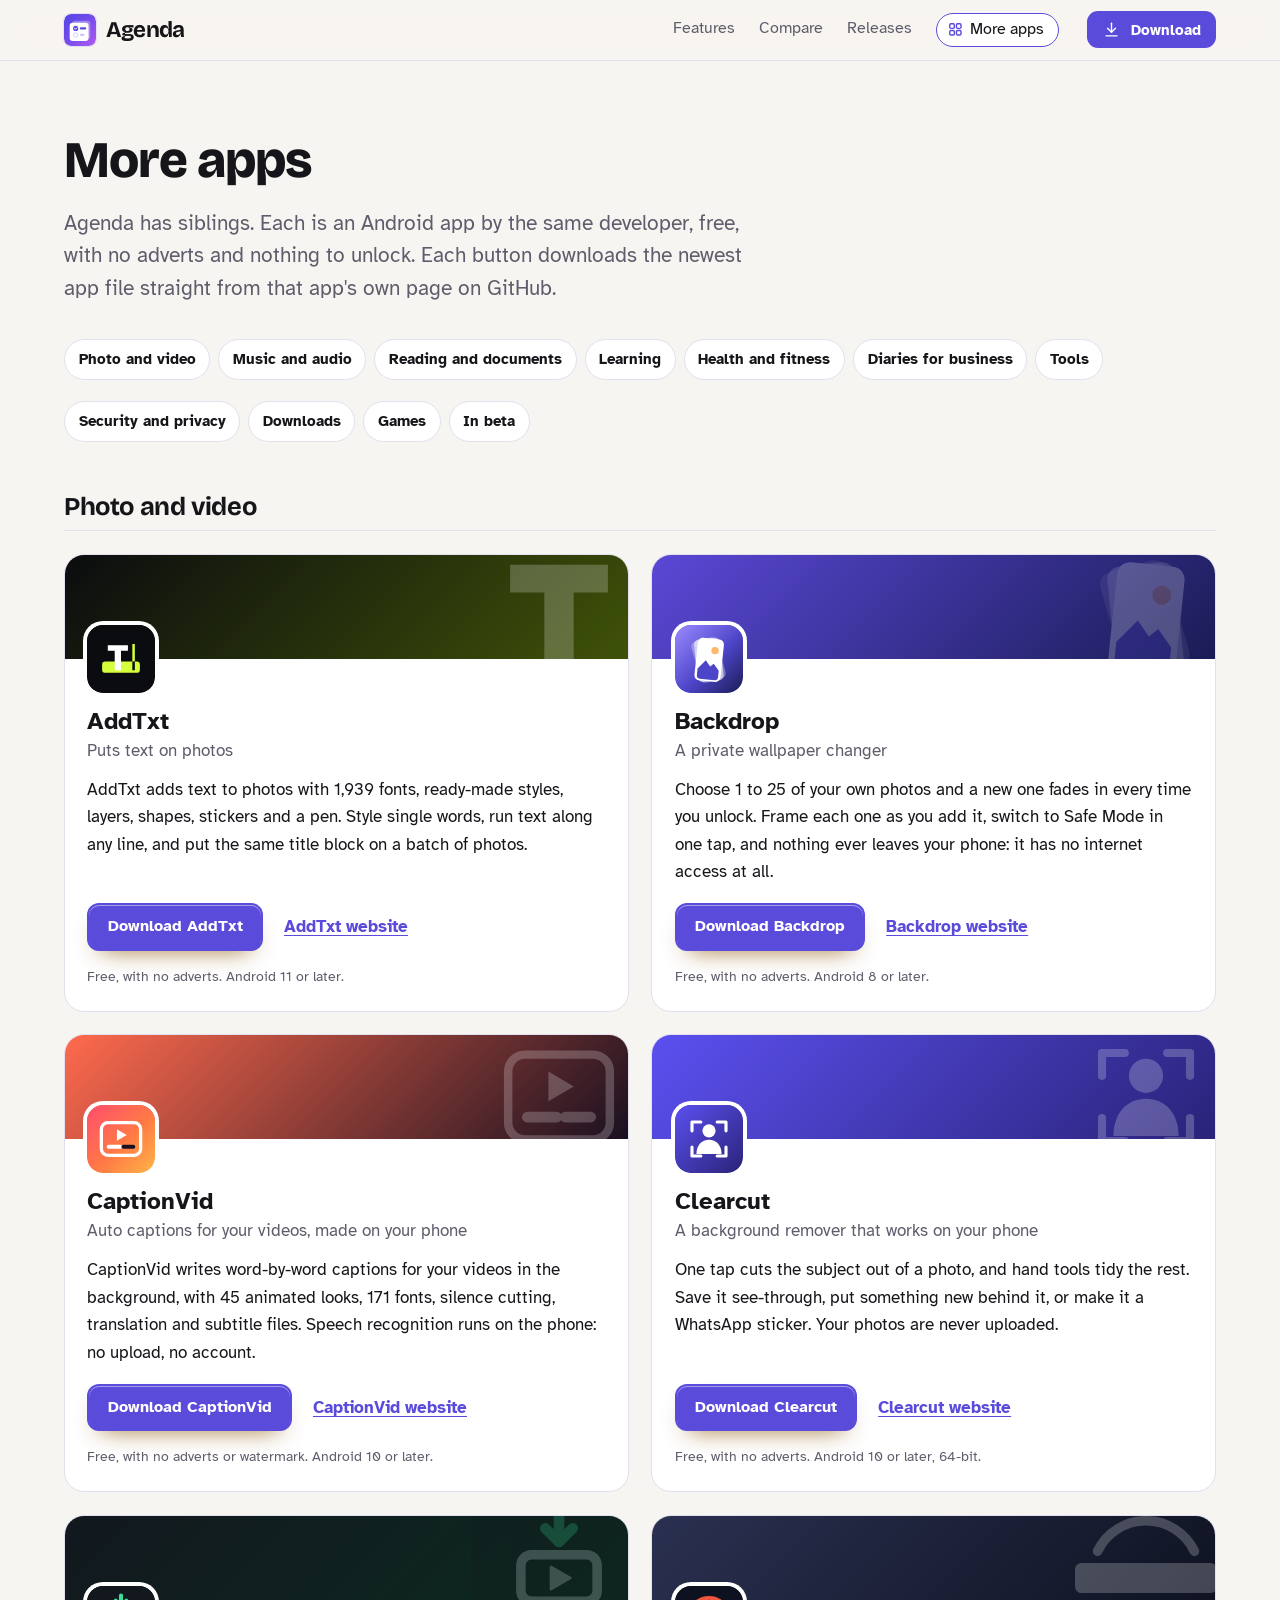
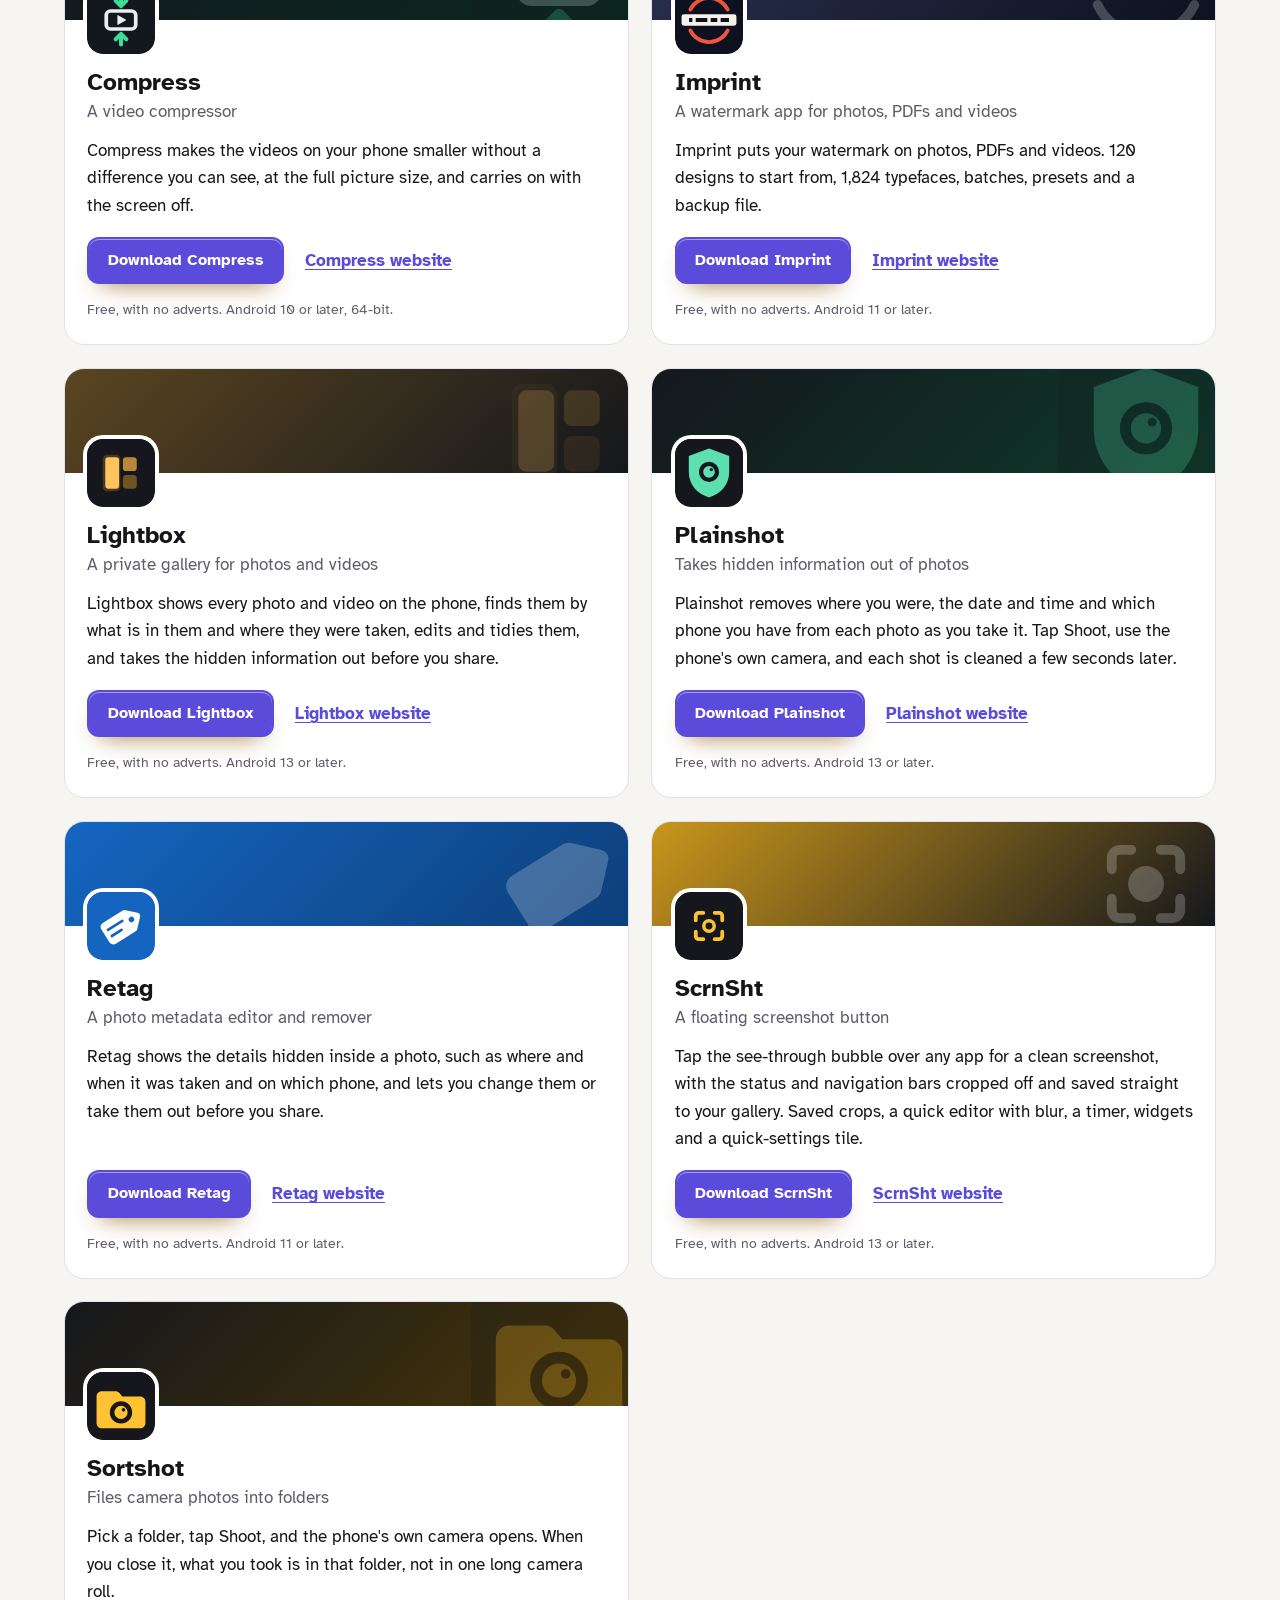
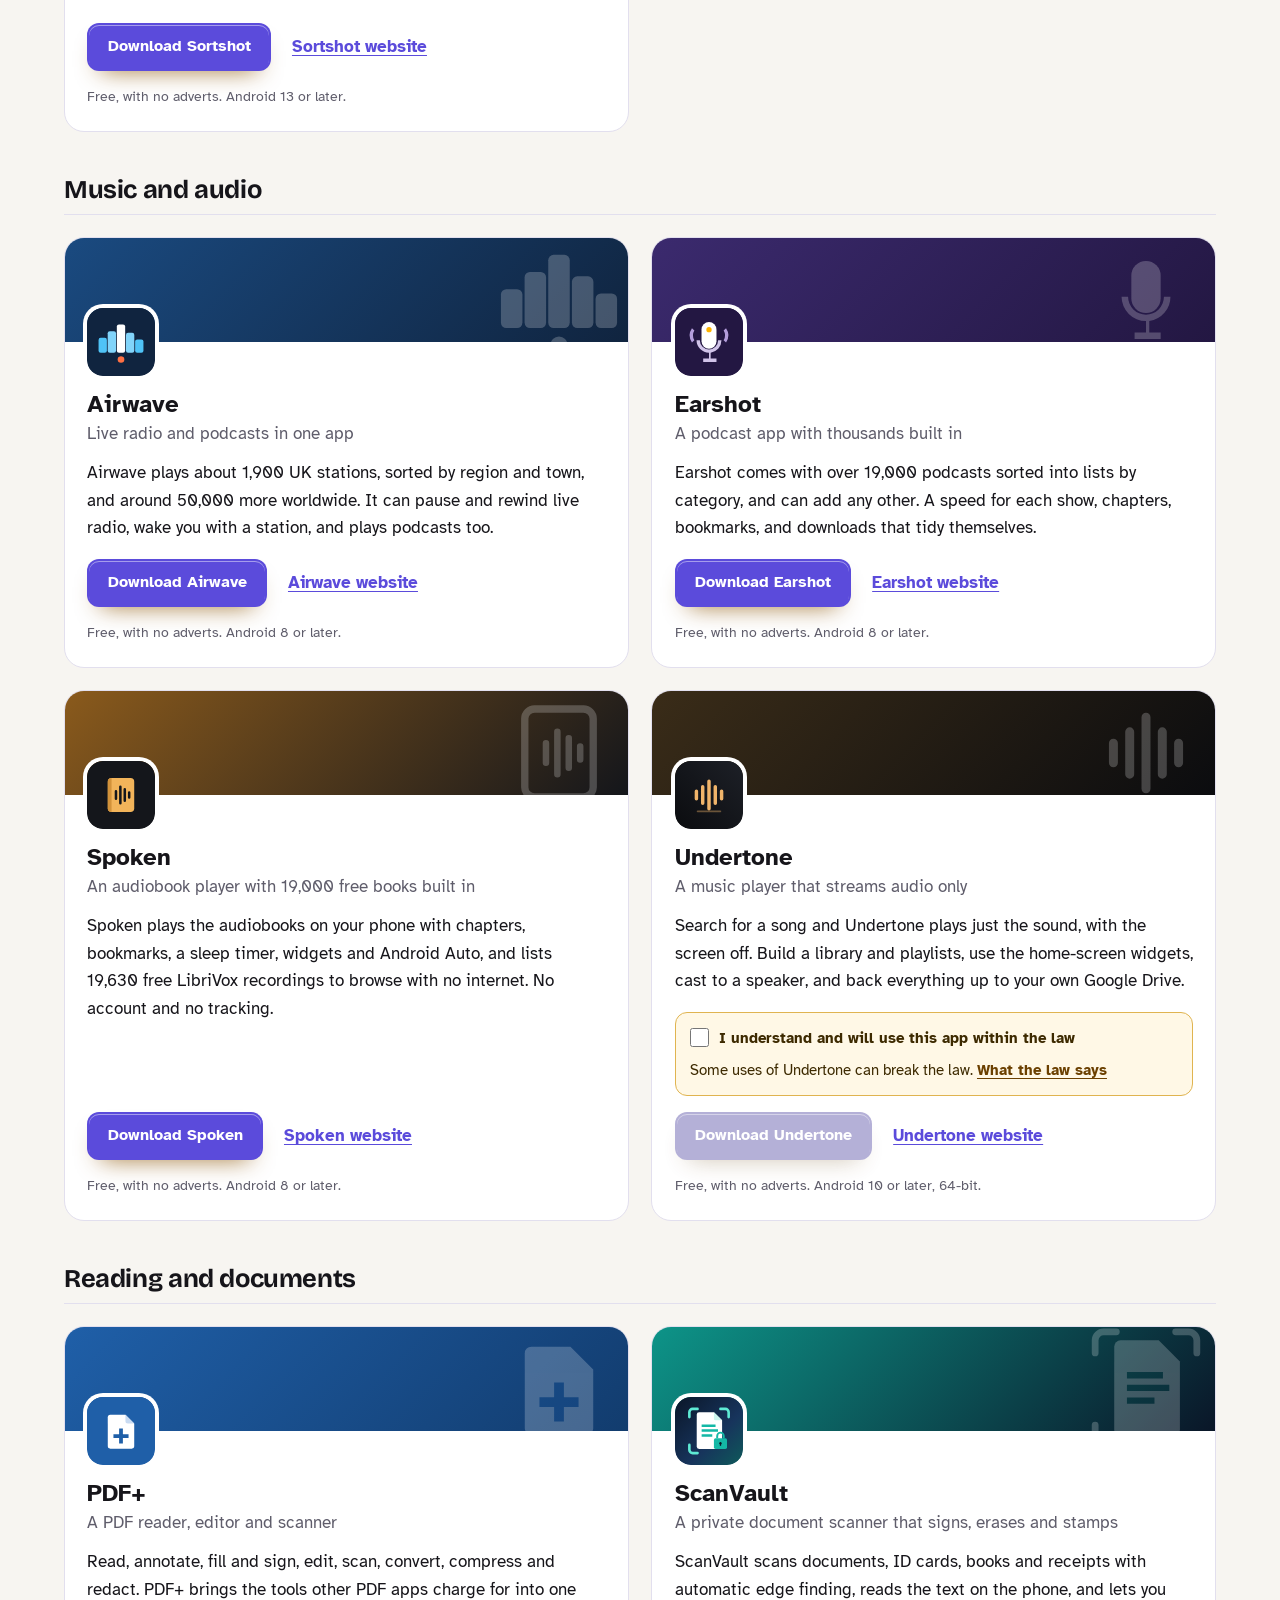
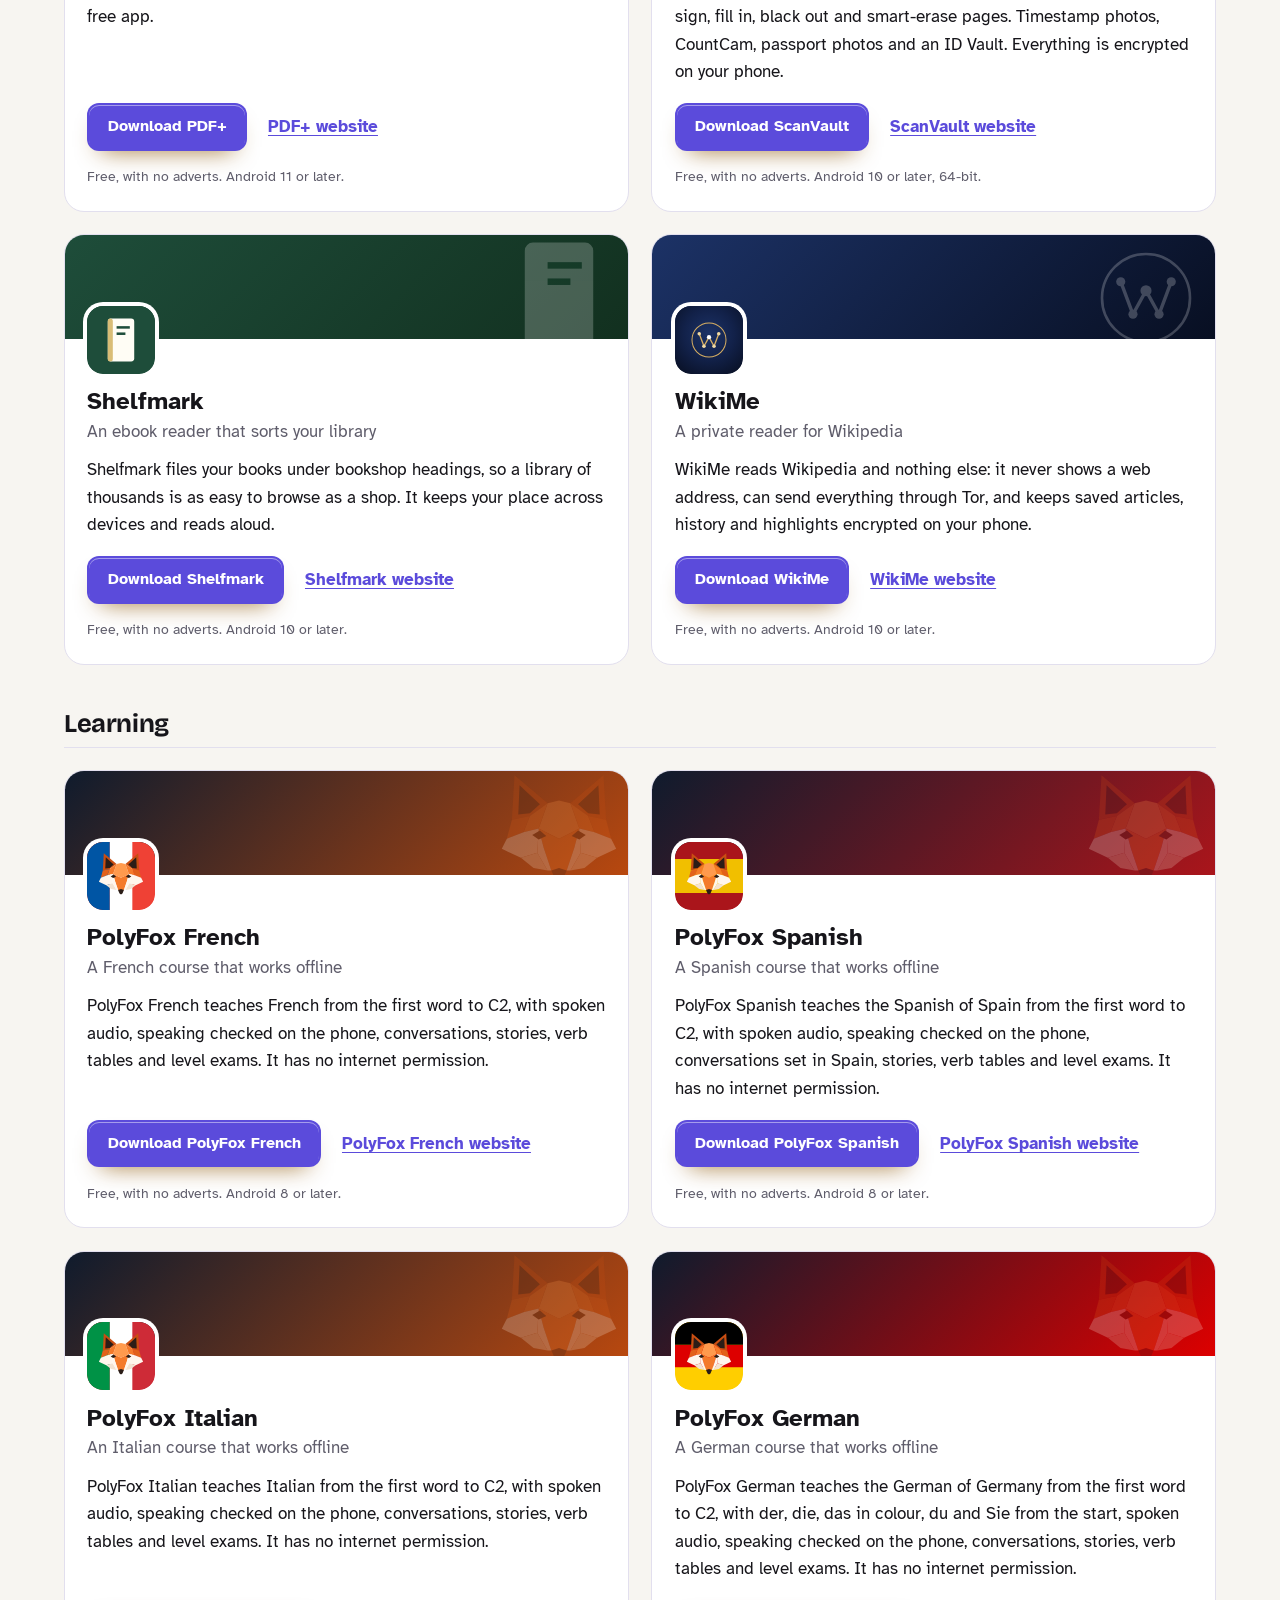
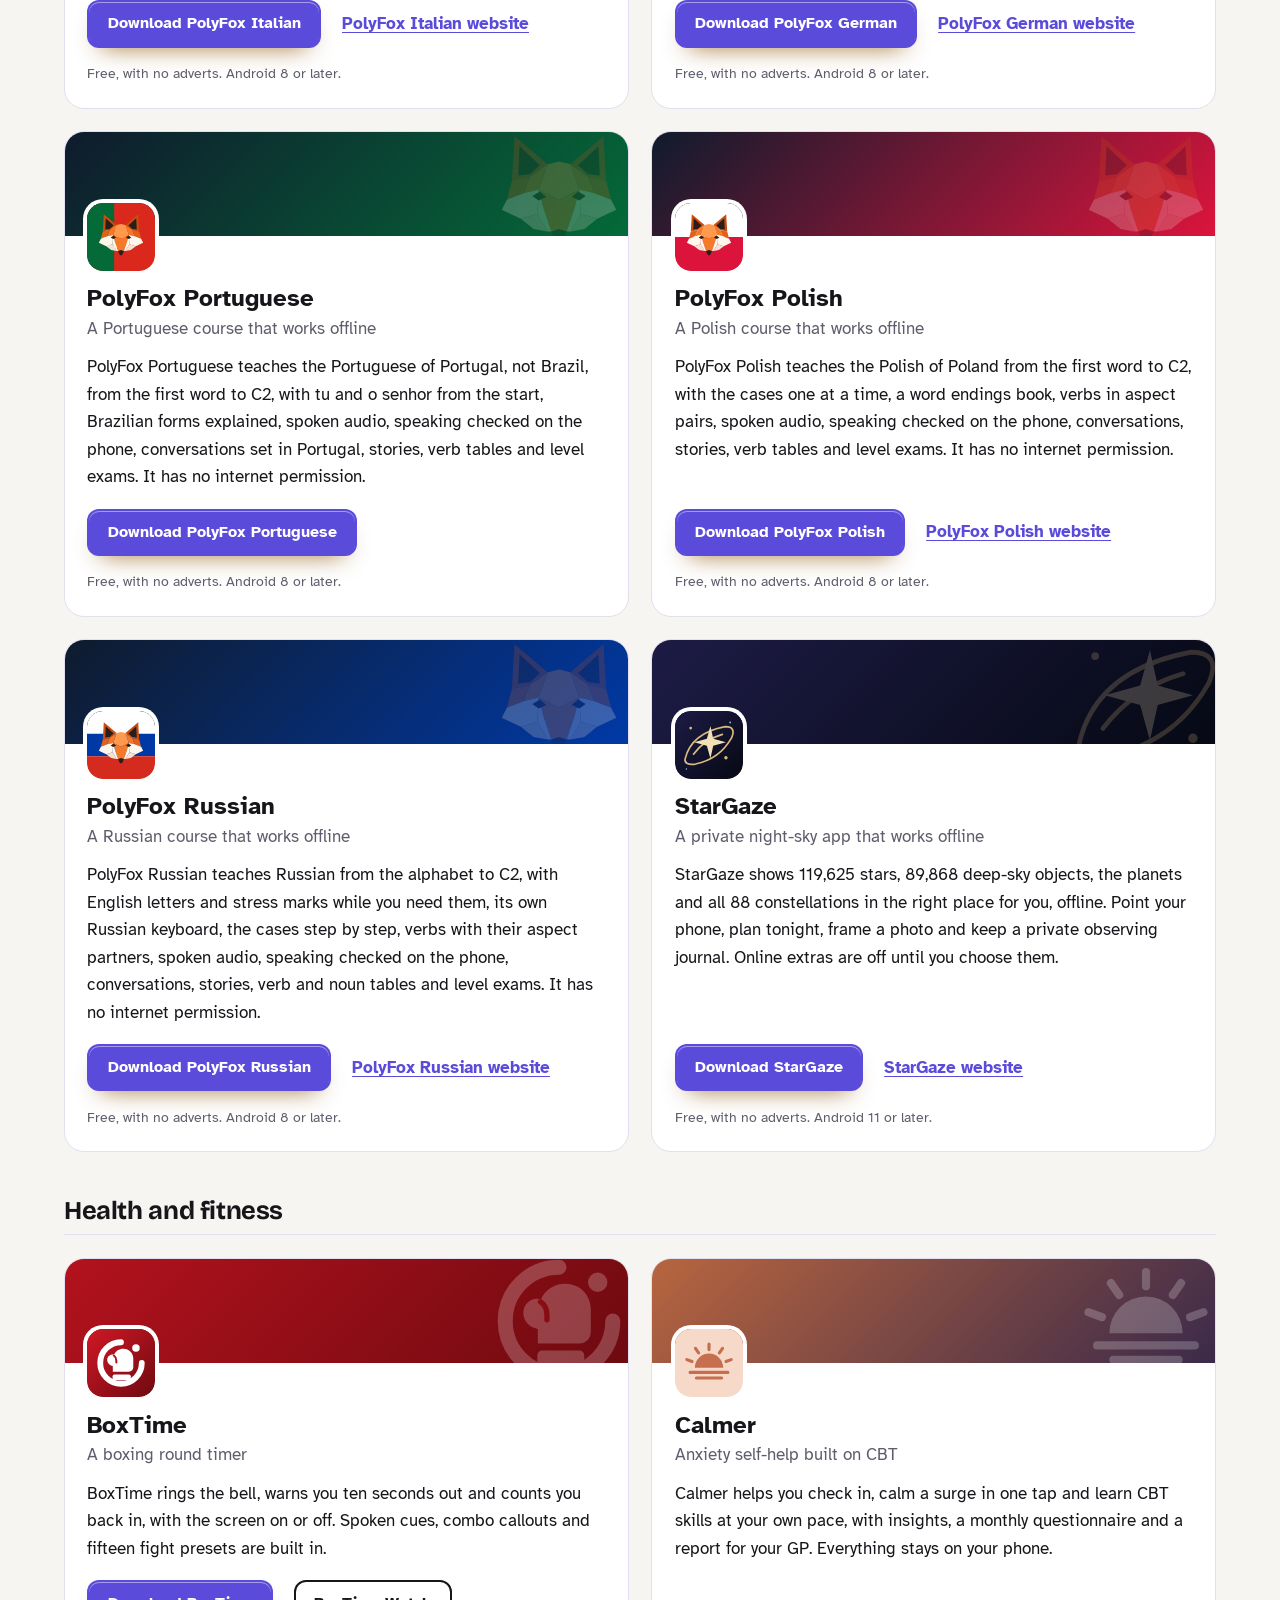
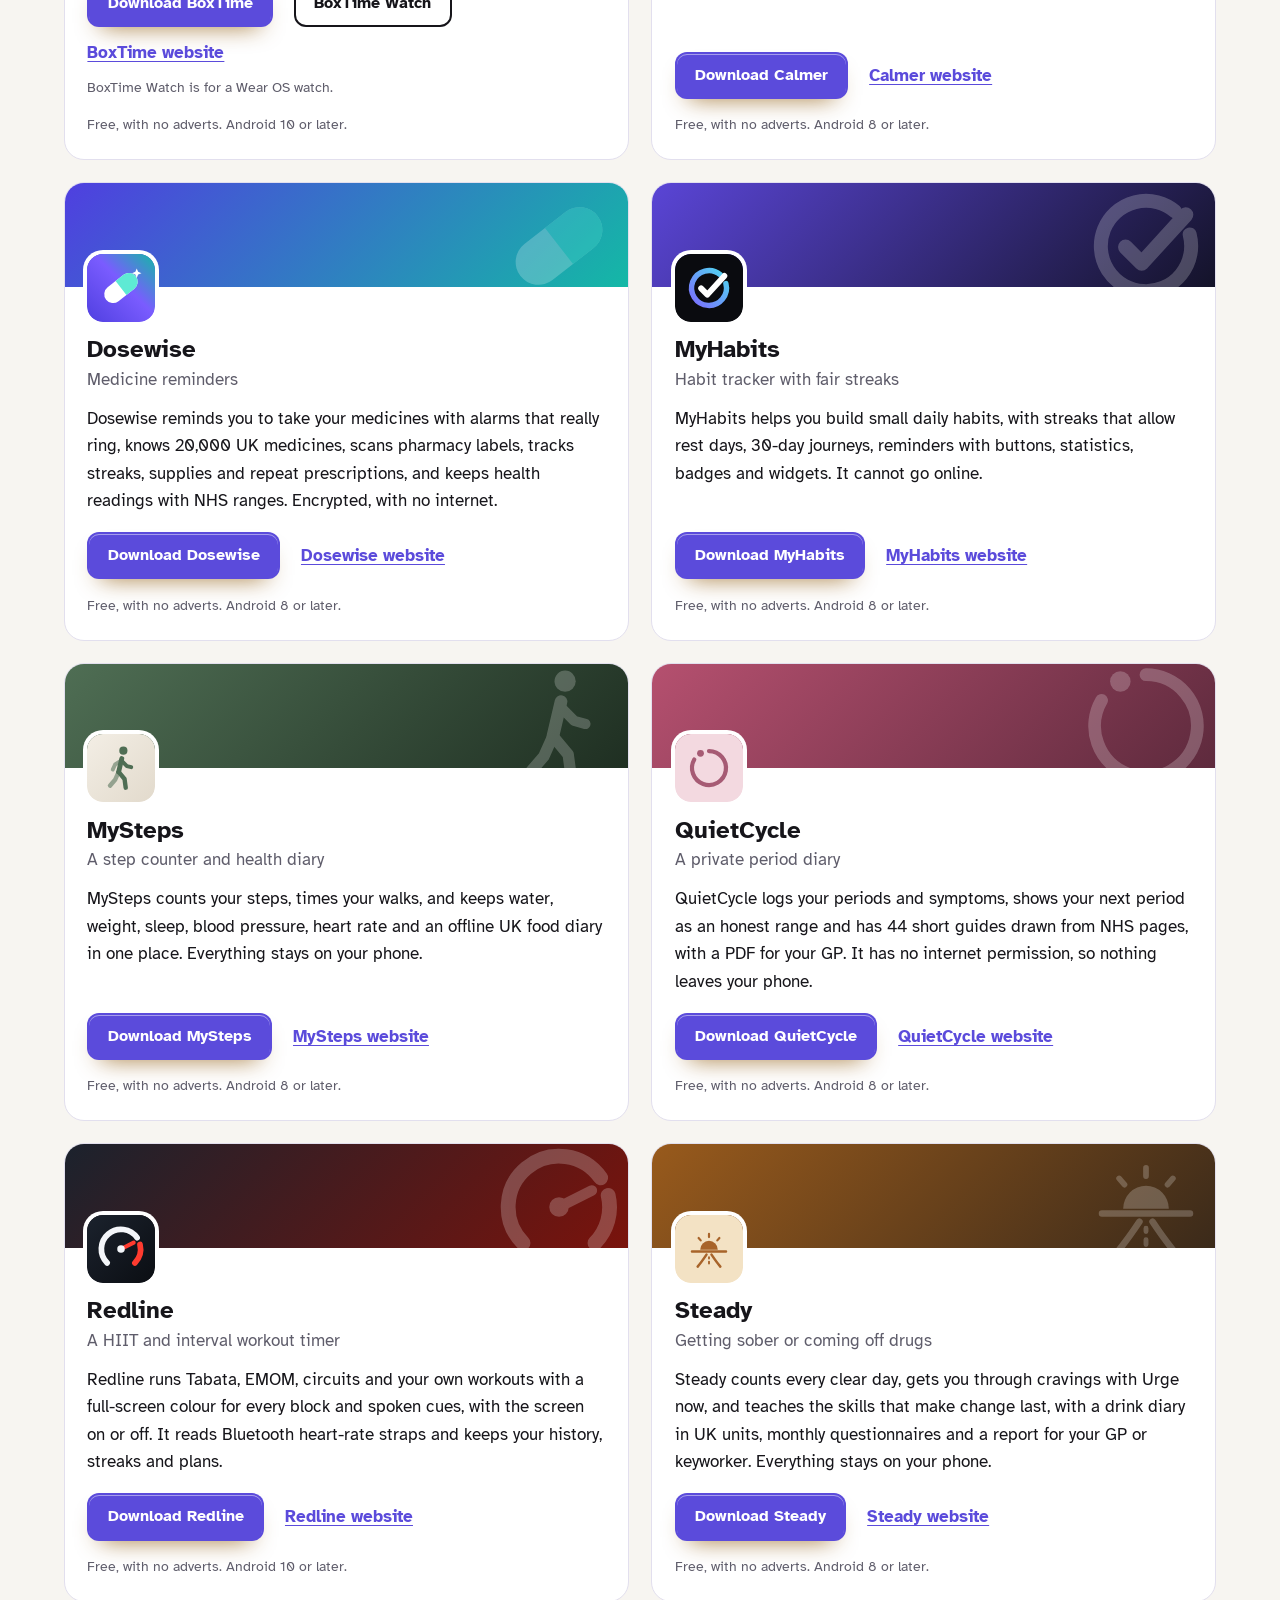
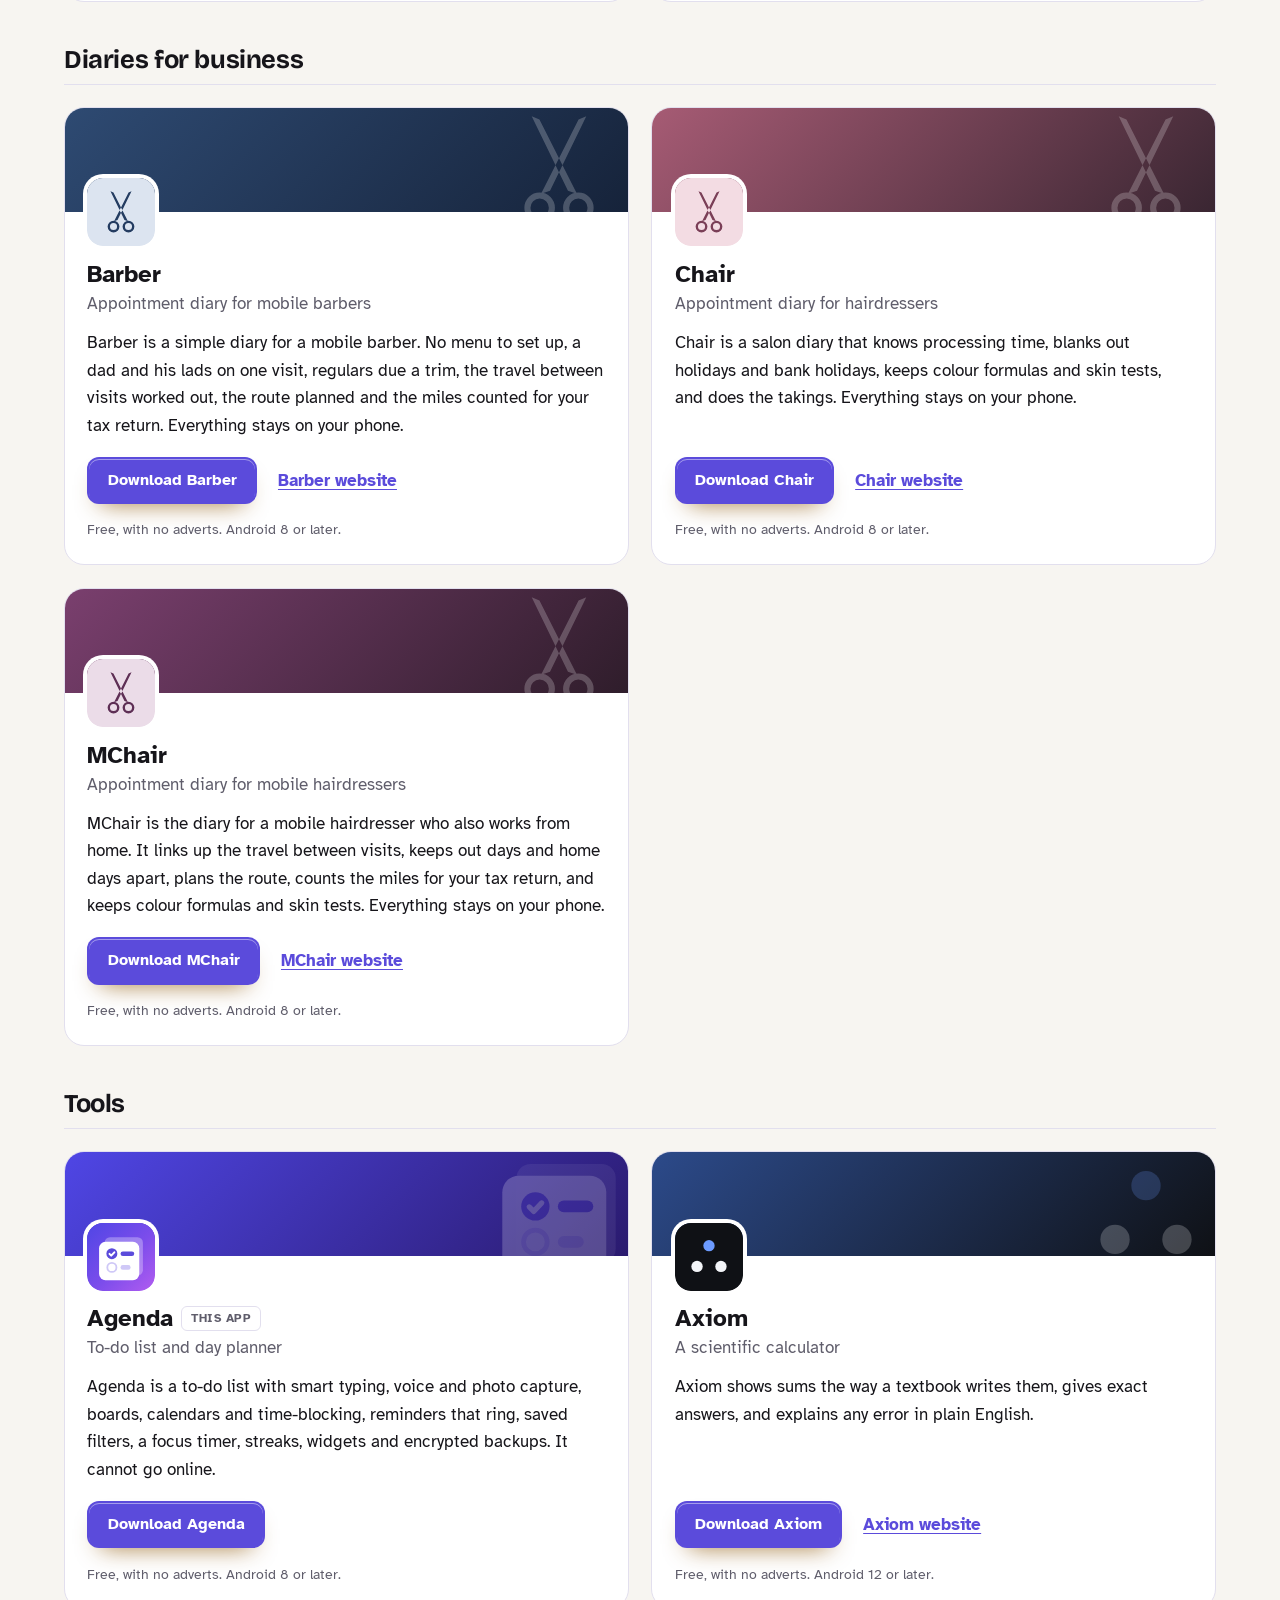
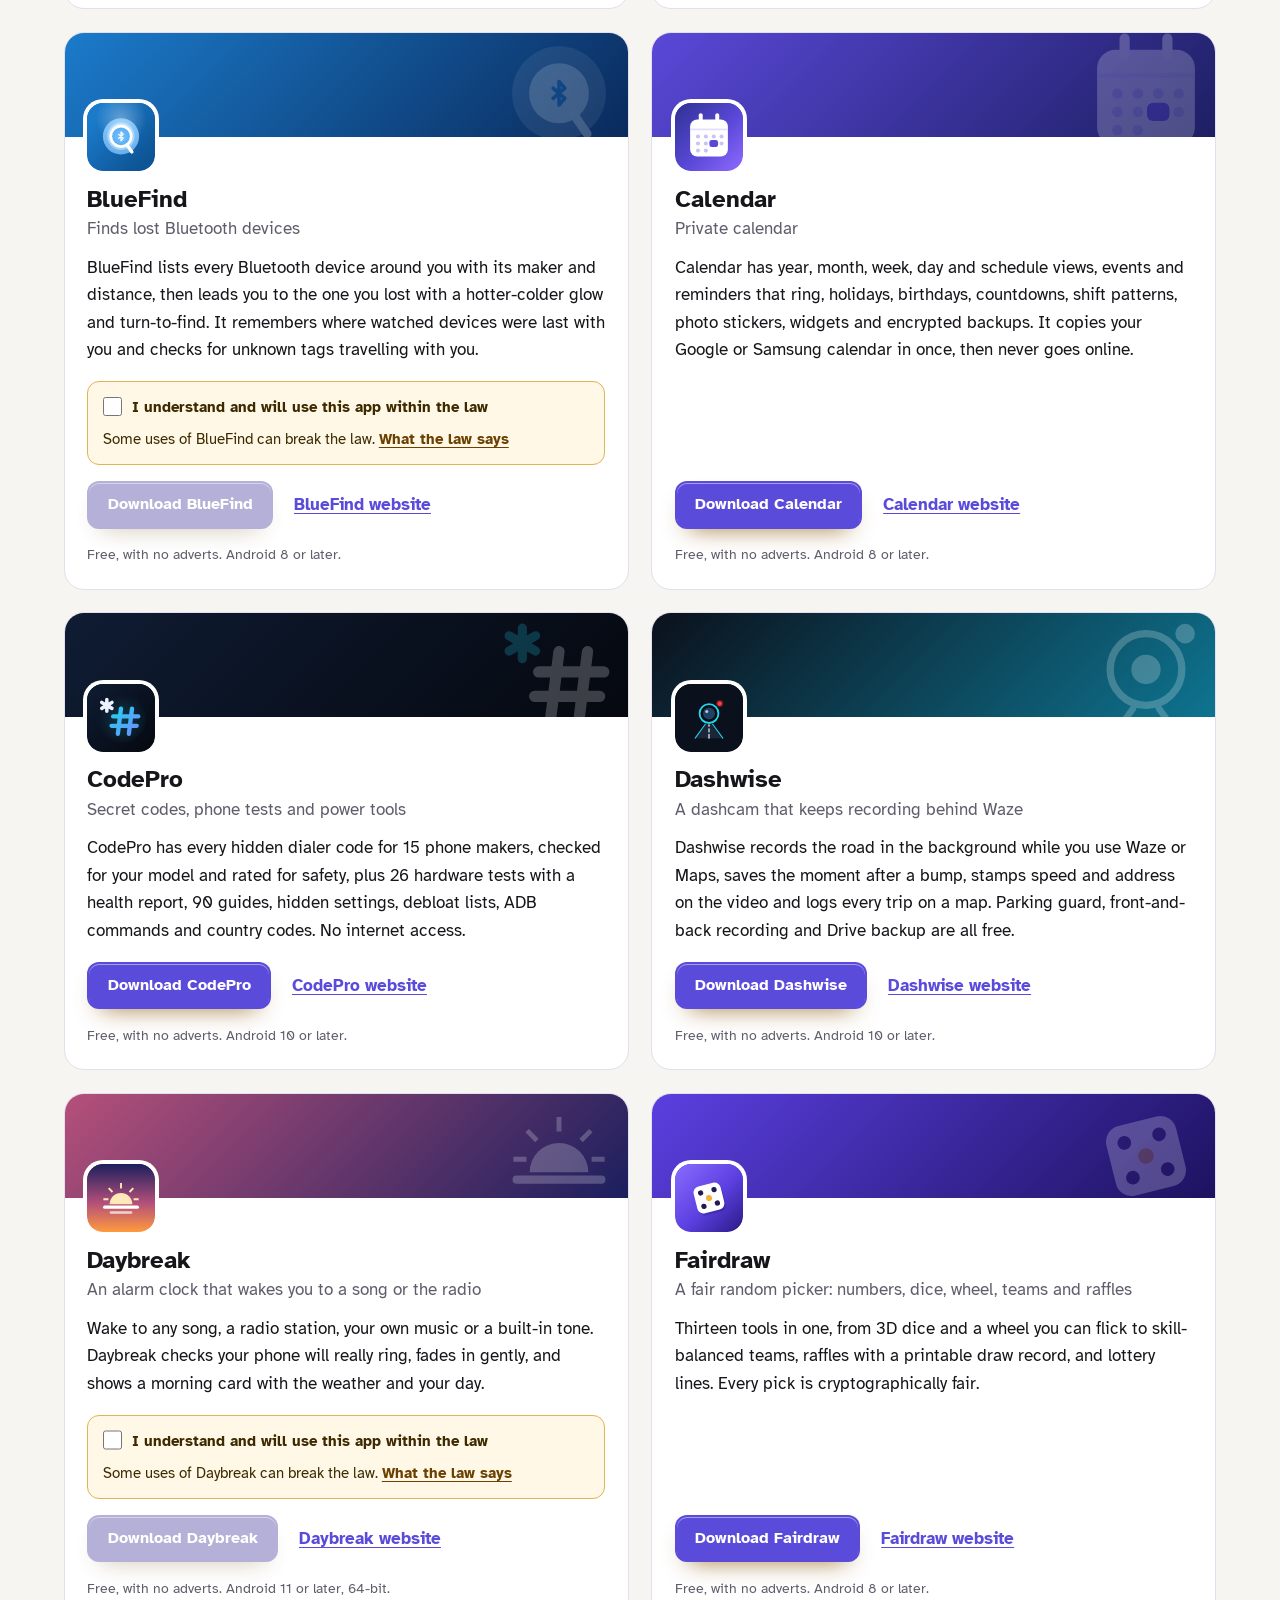
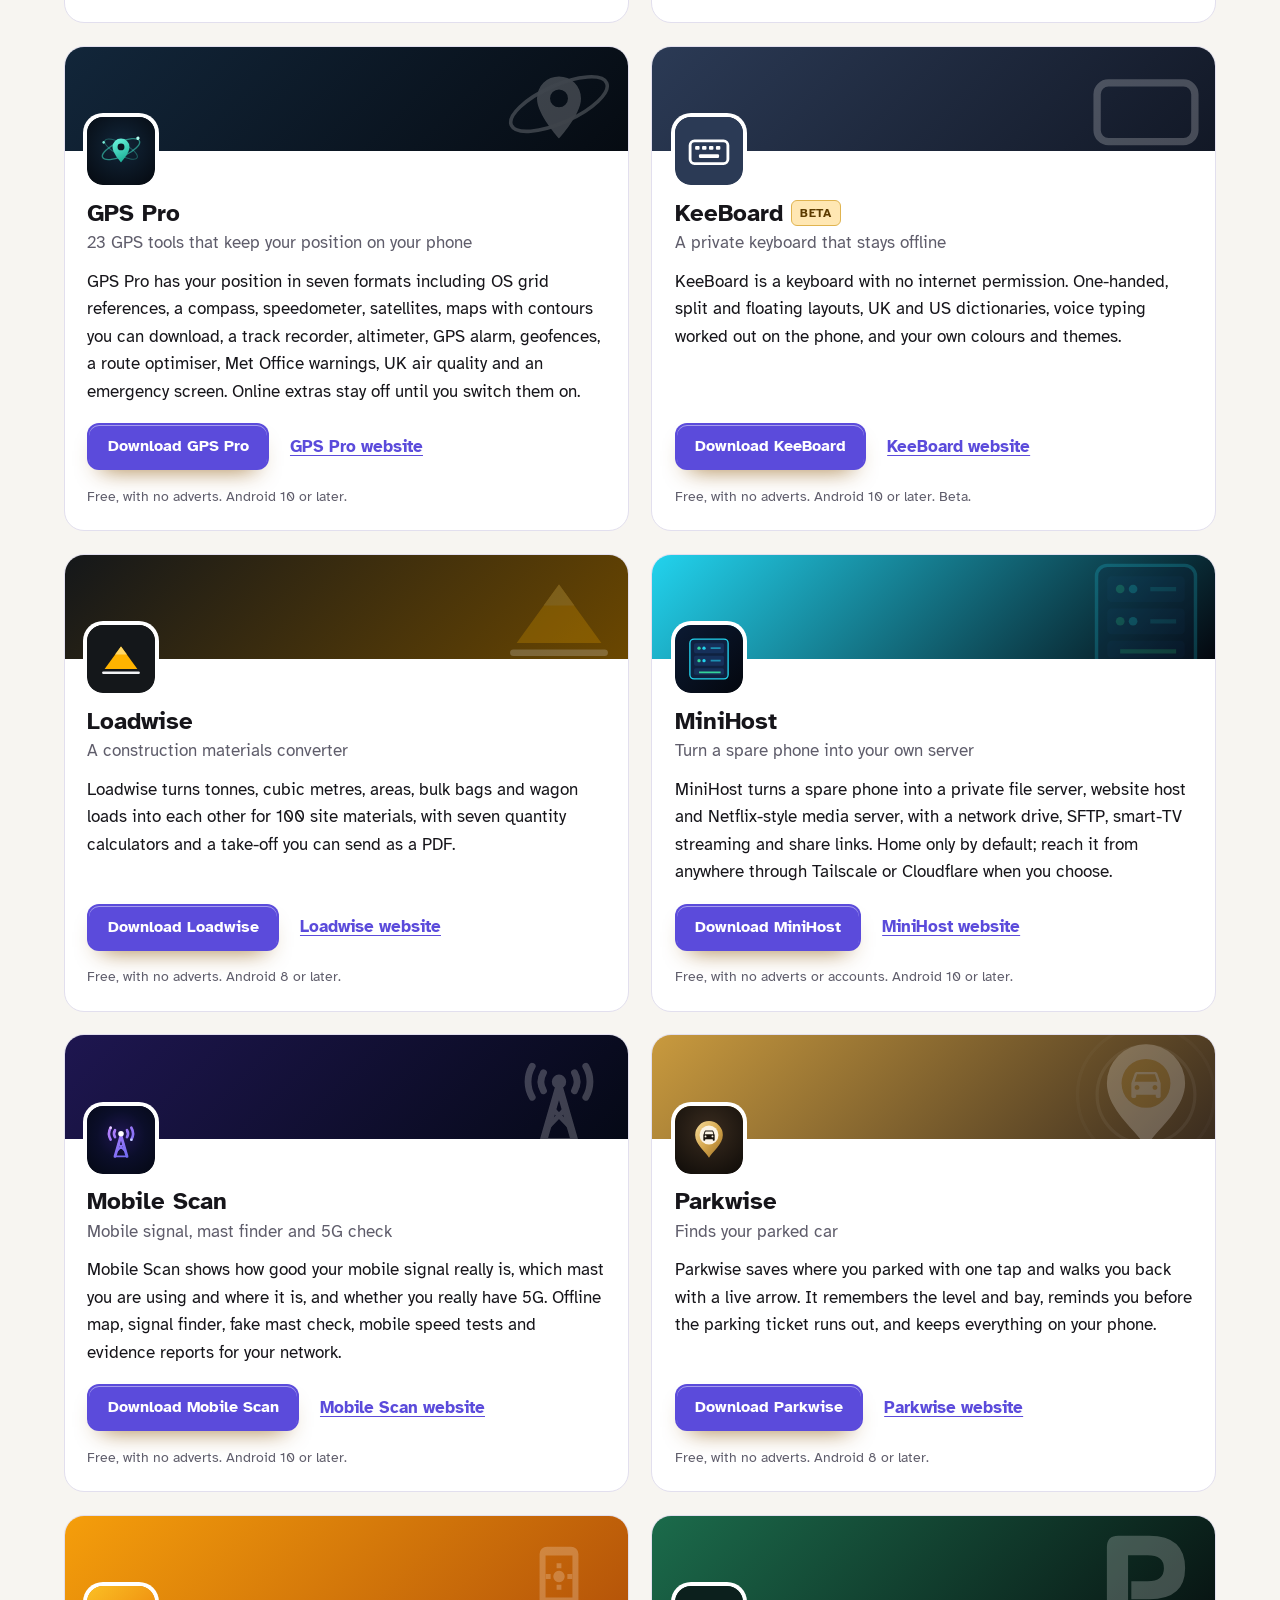
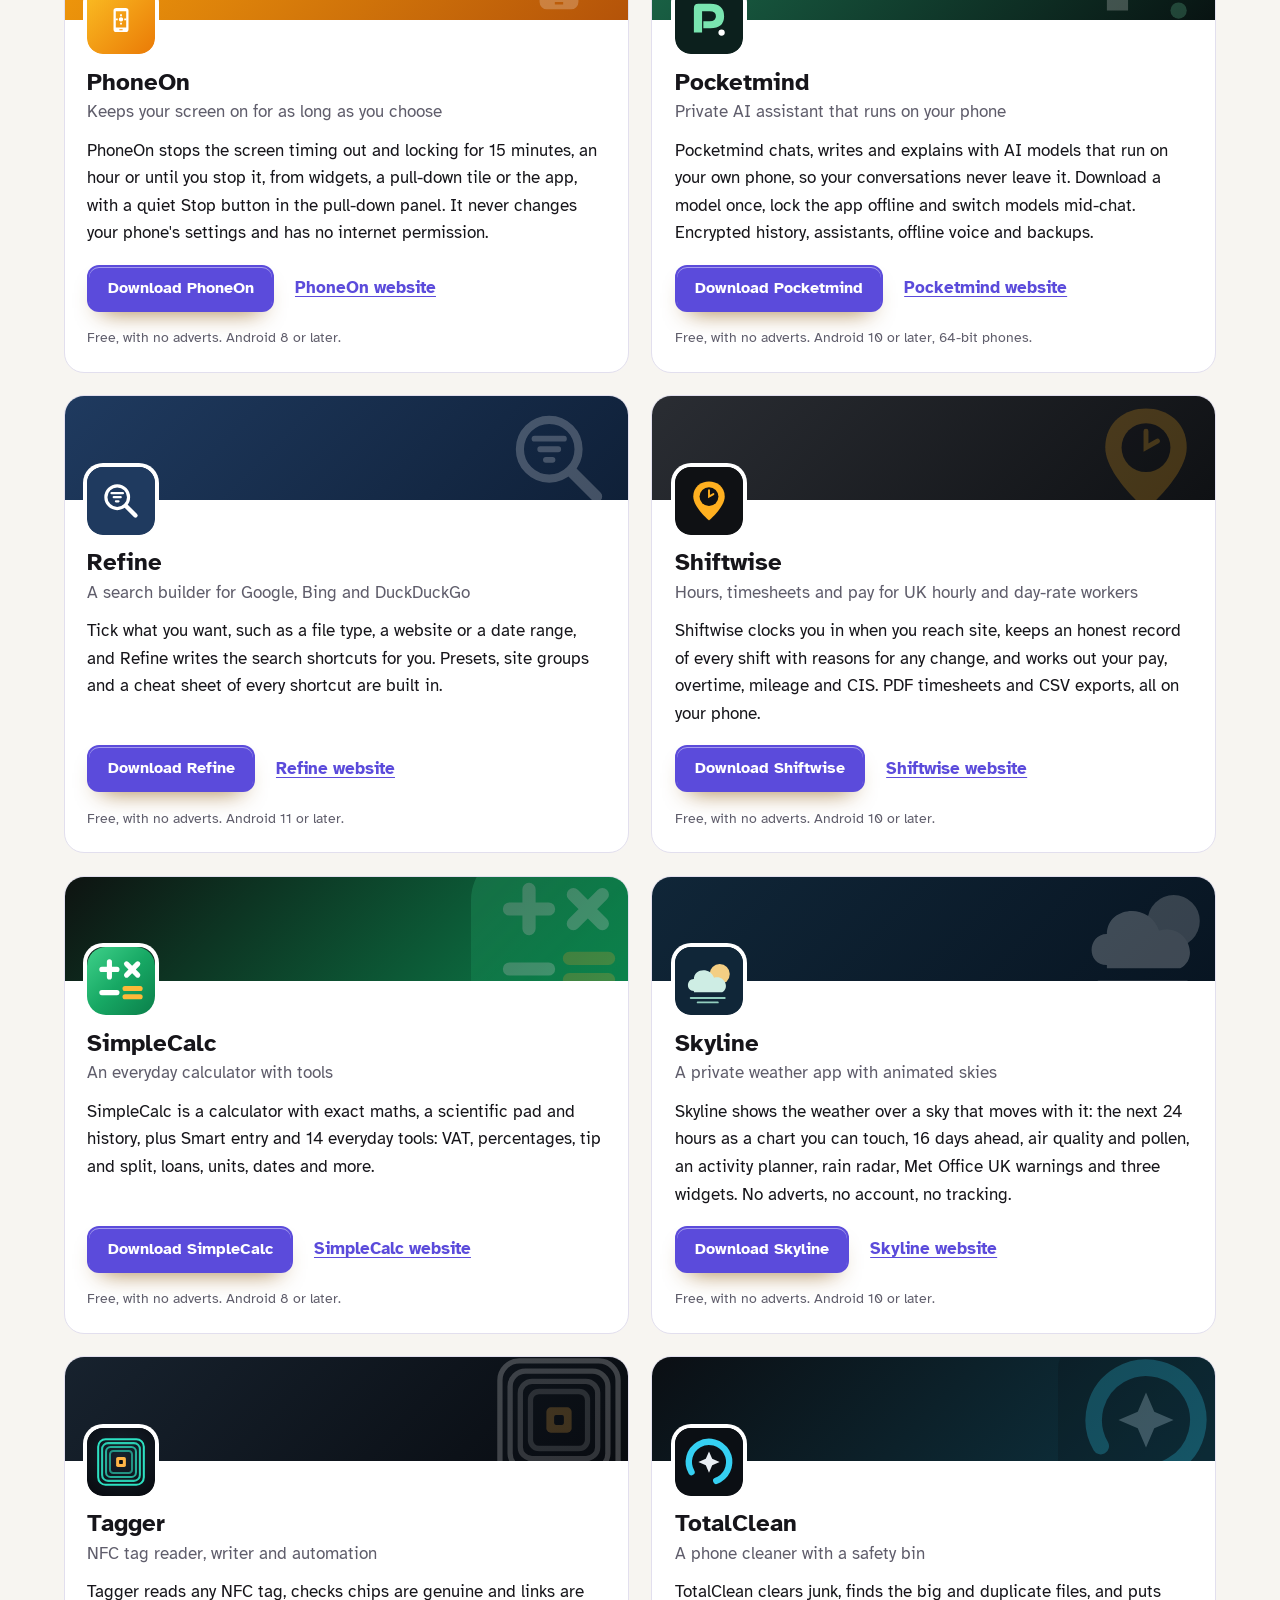
==== more-apps.html @ 153bd034 "More apps: add MegaGen" ====
<!DOCTYPE html>
<html lang="en-GB">
<head>
<meta charset="utf-8">
<meta name="viewport" content="width=device-width, initial-scale=1">
<title>More free Android apps from the maker of Agenda</title>
<meta name="description" content="All 92 free Android apps from the maker of Agenda, in one list by category, each with its download and a link to its website.">
<meta name="author" content="Jonathan Jackson">
<link rel="canonical" href="https://customgpter.github.io/agenda/more-apps.html">
<meta name="theme-color" content="#f7f5f1" media="(prefers-color-scheme: light)">
<meta name="theme-color" content="#0c0c0f" media="(prefers-color-scheme: dark)">
<meta property="og:type" content="website">
<meta property="og:site_name" content="Agenda">
<meta property="og:title" content="More free Android apps from the maker of Agenda">
<meta property="og:description" content="All 92 free Android apps from the maker of Agenda, in one list by category, each with its download and a link to its website.">
<meta property="og:url" content="https://customgpter.github.io/agenda/more-apps.html">
<meta property="og:image" content="https://customgpter.github.io/agenda/assets/og.png">
<meta property="og:image:width" content="1200">
<meta property="og:image:height" content="630">
<meta property="og:image:alt" content="Agenda&#x27;s Today screen: overdue first, the day&#x27;s goal ring and a plan-my-day prompt">
<meta property="og:locale" content="en_GB">
<meta name="twitter:card" content="summary_large_image">
<link rel="icon" href="./assets/favicon.svg" type="image/svg+xml">
<link rel="apple-touch-icon" href="./assets/apple-touch-icon.png">
<link rel="preload" href="./assets/fonts/bricolage-grotesque-latin.woff2" as="font" type="font/woff2" crossorigin>
<link rel="preload" href="./assets/fonts/atkinson-hyperlegible-latin-400-normal.woff2" as="font" type="font/woff2" crossorigin>
<link rel="stylesheet" href="./assets/site.css?v=1">
<link rel="stylesheet" href="./assets/house.css?v=1">
<script type="application/ld+json">{"@context":"https://schema.org","@type":"ItemList","name":"Apps from the maker of Agenda","url":"https://customgpter.github.io/agenda/more-apps.html","itemListElement":[{"@type":"ListItem","position":1,"name":"AddTxt","url":"https://customgpter.github.io/addtxt/"},{"@type":"ListItem","position":2,"name":"Backdrop","url":"https://customgpter.github.io/backdrop/"},{"@type":"ListItem","position":3,"name":"CaptionVid","url":"https://customgpter.github.io/captionvid/"},{"@type":"ListItem","position":4,"name":"Clearcut","url":"https://customgpter.github.io/clearcut/"},{"@type":"ListItem","position":5,"name":"Compress","url":"https://customgpter.github.io/compress/"},{"@type":"ListItem","position":6,"name":"Imprint","url":"https://customgpter.github.io/imprint/"},{"@type":"ListItem","position":7,"name":"Lightbox","url":"https://customgpter.github.io/lightbox/"},{"@type":"ListItem","position":8,"name":"Plainshot","url":"https://customgpter.github.io/plainshot/"},{"@type":"ListItem","position":9,"name":"Retag","url":"https://customgpter.github.io/retag/"},{"@type":"ListItem","position":10,"name":"ScrnSht","url":"https://customgpter.github.io/scrnsht/"},{"@type":"ListItem","position":11,"name":"Sortshot","url":"https://customgpter.github.io/sortshot/"},{"@type":"ListItem","position":12,"name":"Airwave","url":"https://customgpter.github.io/airwave/"},{"@type":"ListItem","position":13,"name":"Earshot","url":"https://customgpter.github.io/earshot/"},{"@type":"ListItem","position":14,"name":"Spoken","url":"https://customgpter.github.io/spoken/"},{"@type":"ListItem","position":15,"name":"Undertone","url":"https://customgpter.github.io/undertone/"},{"@type":"ListItem","position":16,"name":"PDF+","url":"https://customgpter.github.io/pdfplus/"},{"@type":"ListItem","position":17,"name":"ScanVault","url":"https://customgpter.github.io/scanvault/"},{"@type":"ListItem","position":18,"name":"Shelfmark","url":"https://customgpter.github.io/shelfmark/"},{"@type":"ListItem","position":19,"name":"WikiMe","url":"https://customgpter.github.io/wikime/"},{"@type":"ListItem","position":20,"name":"PolyFox French","url":"https://customgpter.github.io/polyfox/"},{"@type":"ListItem","position":21,"name":"PolyFox German","url":"https://customgpter.github.io/polyfox-german/"},{"@type":"ListItem","position":22,"name":"PolyFox Polish","url":"https://customgpter.github.io/polyfox-polish/"},{"@type":"ListItem","position":23,"name":"PolyFox Russian","url":"https://customgpter.github.io/polyfox-russian/"},{"@type":"ListItem","position":24,"name":"StarGaze","url":"https://customgpter.github.io/stargaze/"},{"@type":"ListItem","position":25,"name":"BoxTime","url":"https://customgpter.github.io/boxtime/"},{"@type":"ListItem","position":26,"name":"Calmer","url":"https://customgpter.github.io/calmer/"},{"@type":"ListItem","position":27,"name":"Dosewise","url":"https://customgpter.github.io/dosewise/"},{"@type":"ListItem","position":28,"name":"MyHabits","url":"https://customgpter.github.io/myhabits/"},{"@type":"ListItem","position":29,"name":"MySteps","url":"https://customgpter.github.io/mysteps/"},{"@type":"ListItem","position":30,"name":"QuietCycle","url":"https://customgpter.github.io/quietcycle/"},{"@type":"ListItem","position":31,"name":"Redline","url":"https://customgpter.github.io/redline/"},{"@type":"ListItem","position":32,"name":"Steady","url":"https://customgpter.github.io/steady/"},{"@type":"ListItem","position":33,"name":"Barber","url":"https://customgpter.github.io/barber/"},{"@type":"ListItem","position":34,"name":"Chair","url":"https://customgpter.github.io/chair/"},{"@type":"ListItem","position":35,"name":"MChair","url":"https://customgpter.github.io/mchair/"},{"@type":"ListItem","position":36,"name":"Agenda","url":"https://customgpter.github.io/agenda/"},{"@type":"ListItem","position":37,"name":"Axiom","url":"https://customgpter.github.io/axiom/"},{"@type":"ListItem","position":38,"name":"BlueFind","url":"https://customgpter.github.io/bluefind/"},{"@type":"ListItem","position":39,"name":"Calendar","url":"https://customgpter.github.io/calendar/"},{"@type":"ListItem","position":40,"name":"CodePro","url":"https://customgpter.github.io/codepro/"},{"@type":"ListItem","position":41,"name":"Dashwise","url":"https://customgpter.github.io/dashwise/"},{"@type":"ListItem","position":42,"name":"Daybreak","url":"https://customgpter.github.io/daybreak/"},{"@type":"ListItem","position":43,"name":"Fairdraw","url":"https://customgpter.github.io/fairdraw/"},{"@type":"ListItem","position":44,"name":"GPS Pro","url":"https://customgpter.github.io/gpspro/"},{"@type":"ListItem","position":45,"name":"KeeBoard","url":"https://customgpter.github.io/keeboard/"},{"@type":"ListItem","position":46,"name":"Loadwise","url":"https://customgpter.github.io/loadwise/"},{"@type":"ListItem","position":47,"name":"MiniHost","url":"https://customgpter.github.io/minihost/"},{"@type":"ListItem","position":48,"name":"Mobile Scan","url":"https://customgpter.github.io/mobilescan/"},{"@type":"ListItem","position":49,"name":"Parkwise","url":"https://customgpter.github.io/parkwise/"},{"@type":"ListItem","position":50,"name":"Pocketmind","url":"https://customgpter.github.io/pocketmind/"},{"@type":"ListItem","position":51,"name":"Refine","url":"https://customgpter.github.io/refine/"},{"@type":"ListItem","position":52,"name":"Shiftwise","url":"https://customgpter.github.io/shiftwise/"},{"@type":"ListItem","position":53,"name":"SimpleCalc","url":"https://customgpter.github.io/simplecalc/"},{"@type":"ListItem","position":54,"name":"Skyline","url":"https://customgpter.github.io/skyline/"},{"@type":"ListItem","position":55,"name":"Tagger","url":"https://customgpter.github.io/tagger/"},{"@type":"ListItem","position":56,"name":"TotalClean","url":"https://customgpter.github.io/totalclean/"},{"@type":"ListItem","position":57,"name":"TVLink","url":"https://customgpter.github.io/tvlink/"},{"@type":"ListItem","position":58,"name":"Unbox","url":"https://customgpter.github.io/unbox/"},{"@type":"ListItem","position":59,"name":"WhatsKeep","url":"https://customgpter.github.io/whatskeep/"},{"@type":"ListItem","position":60,"name":"WiFi Scan","url":"https://customgpter.github.io/wifiscan/"},{"@type":"ListItem","position":61,"name":"Auditly","url":"https://customgpter.github.io/auditly/"},{"@type":"ListItem","position":62,"name":"Backchannel","url":"https://customgpter.github.io/backchannel/"},{"@type":"ListItem","position":63,"name":"ENotes","url":"https://customgpter.github.io/enotes/"},{"@type":"ListItem","position":64,"name":"FindMe","url":"https://customgpter.github.io/findme/"},{"@type":"ListItem","position":65,"name":"iLock","url":"https://customgpter.github.io/ilock/"},{"@type":"ListItem","position":66,"name":"ImSafe","url":"https://customgpter.github.io/imsafe/"},{"@type":"ListItem","position":67,"name":"IShred","url":"https://customgpter.github.io/ishred/"},{"@type":"ListItem","position":68,"name":"LockBox","url":"https://customgpter.github.io/lockbox/"},{"@type":"ListItem","position":69,"name":"PassVault","url":"https://customgpter.github.io/passvault/"},{"@type":"ListItem","position":70,"name":"SpyFind","url":"https://customgpter.github.io/spyfind/"},{"@type":"ListItem","position":71,"name":"TextWipe","url":"https://customgpter.github.io/textwipe/"},{"@type":"ListItem","position":72,"name":"Tracewire","url":"https://customgpter.github.io/tracewire/"},{"@type":"ListItem","position":73,"name":"Vigil","url":"https://customgpter.github.io/vigil/"},{"@type":"ListItem","position":74,"name":"Grab","url":"https://customgpter.github.io/grab/"},{"@type":"ListItem","position":75,"name":"Swarm","url":"https://customgpter.github.io/swarm/"},{"@type":"ListItem","position":76,"name":"Plane Games","url":"https://customgpter.github.io/plane-games/"},{"@type":"ListItem","position":77,"name":"Ninefold","url":"https://customgpter.github.io/ninefold/"},{"@type":"ListItem","position":78,"name":"Cubewise","url":"https://customgpter.github.io/cubewise/"},{"@type":"ListItem","position":79,"name":"Tilewise","url":"https://customgpter.github.io/tilewise/"},{"@type":"ListItem","position":80,"name":"Letterwise","url":"https://customgpter.github.io/letterwise/"},{"@type":"ListItem","position":81,"name":"Kingside","url":"https://customgpter.github.io/kingside/"},{"@type":"ListItem","position":82,"name":"Deckhand","url":"https://customgpter.github.io/deckhand/"},{"@type":"ListItem","position":83,"name":"SNESForge","url":"https://customgpter.github.io/snesforge/"},{"@type":"ListItem","position":84,"name":"Fame Boy","url":"https://customgpter.github.io/fameboy/"},{"@type":"ListItem","position":85,"name":"PSPPro","url":"https://customgpter.github.io/psppro/"},{"@type":"ListItem","position":86,"name":"MegaGen","url":"https://customgpter.github.io/megagen/"},{"@type":"ListItem","position":87,"name":"QVR","url":"https://customgpter.github.io/qvr/"},{"@type":"ListItem","position":88,"name":"QVR Watch","url":"https://customgpter.github.io/qvr-watch/"},{"@type":"ListItem","position":89,"name":"QVRLite","url":"https://customgpter.github.io/qvrlite/"},{"@type":"ListItem","position":90,"name":"Onionz","url":"https://customgpter.github.io/onionz/"},{"@type":"ListItem","position":91,"name":"OnionzWeb","url":"https://customgpter.github.io/onionzweb/"}]}</script>
<link rel="stylesheet" href="./assets/apps-list.css?v=1">
<script src="./assets/apps-list.js?v=1" defer></script>
</head>
<body>
<a class="skip" href="#main">Skip to content</a>
<header class="masthead">
<div class="wrap">
<a class="brand" href="./" aria-label="Agenda home"><svg viewBox="0 0 108 108" aria-hidden="true"><defs><linearGradient id="agi" x1="0" y1="0" x2="1" y2="1"><stop offset="0" stop-color="#4f46e5"/><stop offset=".55" stop-color="#7c4deb"/><stop offset="1" stop-color="#b15cf0"/></linearGradient></defs><rect width="108" height="108" rx="24" fill="url(#agi)"/><g transform="translate(54 56) scale(1.45) translate(-52 -56)"><rect x="34" y="33" width="42" height="42" rx="6" fill="#fff" fill-opacity=".3"/><rect x="28" y="38" width="44" height="42" rx="7" fill="#fff"/><circle cx="42" cy="51" r="6" fill="#5b4bdb"/><path d="M39.4 51.2l1.9 1.9 3.4-3.6" stroke="#fff" stroke-width="2.2" fill="none" stroke-linecap="round" stroke-linejoin="round"/><rect x="51.5" y="48.5" width="15" height="5" rx="2.5" fill="#5b4bdb"/><circle cx="42" cy="66" r="5" fill="none" stroke="#cfc8f7" stroke-width="2"/><rect x="51.5" y="63.5" width="11" height="5" rx="2.5" fill="#cfc8f7"/></g></svg><span>Agenda</span></a>
<nav aria-label="Main"><ul><li><a href="./#features">Features</a></li><li><a href="./compare.html">Compare</a></li><li><a href="./releases.html">Releases</a></li><li><a class="more-apps" href="./more-apps.html" aria-current="page"><svg class="ico" viewBox="0 0 24 24" aria-hidden="true"><rect x="4" y="4" width="6.5" height="6.5" rx="1.6"/><rect x="13.5" y="4" width="6.5" height="6.5" rx="1.6"/><rect x="4" y="13.5" width="6.5" height="6.5" rx="1.6"/><rect x="13.5" y="13.5" width="6.5" height="6.5" rx="1.6"/></svg>More apps</a></li></ul></nav>
<a class="button small" href="https://github.com/CustomGPTer/agenda/releases/latest/download/Agenda.apk"><svg class="ico" viewBox="0 0 24 24" aria-hidden="true"><path d="M12 4v11"/><path d="M7 10.5l5 5 5-5"/><path d="M5 20h14"/></svg>Download</a>
</div>
</header>
<main id="main" class="doc">
<div class="wrap">
<div class="measure">
<h1>More apps</h1>
<p class="lede">Agenda has siblings. Each is an Android app by the same developer, free, with no adverts and nothing to unlock. Each button downloads the newest app file straight from that app's own page on GitHub.</p>
</div>
<!-- apps:start -->
<nav class="mapps-jump" aria-label="App groups"><ul><li><a href="#apps-photo">Photo and video</a></li><li><a href="#apps-audio">Music and audio</a></li><li><a href="#apps-reading">Reading and documents</a></li><li><a href="#apps-learning">Learning</a></li><li><a href="#apps-health">Health and fitness</a></li><li><a href="#apps-diaries">Diaries for business</a></li><li><a href="#apps-tools">Tools</a></li><li><a href="#apps-security">Security and privacy</a></li><li><a href="#apps-downloads">Downloads</a></li><li><a href="#apps-games">Games</a></li><li><a href="#apps-testing">In beta</a></li></ul></nav>
<div class="mapps-group" role="group" aria-labelledby="apps-photo"><h2 class="mapps-cat" id="apps-photo">Photo and video</h2>
<ul class="mapps"><li class="mapp" style="--b:#0b0c0f;--b2:#3f5208"><div class="mapp-cover" aria-hidden="true"><svg viewBox="0 0 108 108"><path fill="#fff" d="M24 22h60v17H63v49H45V39H24z"/></svg></div><div class="mapp-body"><svg class="mapp-icon" viewBox="0 0 108 108" aria-hidden="true"><rect width="108" height="108" rx="24" fill="#0b0c0f"/><path fill="#d4ff3a" d="M29 58h50a5 5 0 0 1 5 5v8a5 5 0 0 1-5 5H29a5 5 0 0 1-5-5v-8a5 5 0 0 1 5-5z"/><path fill="#fff" d="M33 32h32v9H54v31H44V41H33z"/><path fill="#d4ff3a" d="M72 30h4v28h-4z"/><path fill="#0b0c0f" d="M72 58h4v14h-4z"/></svg><h3>AddTxt</h3><p class="mapp-kind">Puts text on photos</p><p class="mapp-say">AddTxt adds text to photos with 1,939 fonts, ready-made styles, layers, shapes, stickers and a pen. Style single words, run text along any line, and put the same title block on a batch of photos.</p><p class="mapp-go"><a class="button" href="https://github.com/CustomGPTer/addtxt/releases/latest/download/AddTxt.apk">Download AddTxt</a><a class="mapp-site" href="https://customgpter.github.io/addtxt/">AddTxt website</a></p><p class="mapp-needs">Free, with no adverts. Android 11 or later.</p></div></li>
<li class="mapp" style="--b:#5a48d6;--b2:#1a1c55"><div class="mapp-cover" aria-hidden="true"><svg viewBox="0 0 108 108"><g transform="translate(54 58) scale(1.3) translate(-54 -58)"><rect x="38" y="30" width="32" height="52" rx="6" fill="#fff" fill-opacity=".3" transform="rotate(-16 54 58)"/><rect x="38" y="30" width="32" height="52" rx="6" fill="#fff" fill-opacity=".6" transform="rotate(-6 54 58)"/><g transform="rotate(6 54 58)"><rect x="38" y="30" width="32" height="52" rx="6" fill="#fff"/><path d="M41 68l9-11 6 7 4-4 7 8v8a4 4 0 0 1-4 4H45a4 4 0 0 1-4-4z" fill="#4d45c9"/><circle cx="60" cy="44" r="4.5" fill="#FFB86B"/></g></g></svg></div><div class="mapp-body"><svg class="mapp-icon" viewBox="0 0 108 108" aria-hidden="true"><defs><linearGradient id="i-backdrop-mapp-cc" x1="0" y1="0" x2="1" y2="1"><stop offset="0" stop-color="#9c8bff"/><stop offset=".55" stop-color="#4d45c9"/><stop offset="1" stop-color="#1a1c55"/></linearGradient></defs><rect width="108" height="108" rx="24" fill="url(#i-backdrop-mapp-cc)"/><g transform="translate(54 58) scale(1.3) translate(-54 -58)"><rect x="38" y="30" width="32" height="52" rx="6" fill="#fff" fill-opacity=".3" transform="rotate(-16 54 58)"/><rect x="38" y="30" width="32" height="52" rx="6" fill="#fff" fill-opacity=".6" transform="rotate(-6 54 58)"/><g transform="rotate(6 54 58)"><rect x="38" y="30" width="32" height="52" rx="6" fill="#fff"/><path d="M41 68l9-11 6 7 4-4 7 8v8a4 4 0 0 1-4 4H45a4 4 0 0 1-4-4z" fill="#4d45c9"/><circle cx="60" cy="44" r="4.5" fill="#FFB86B"/></g></g></svg><h3>Backdrop</h3><p class="mapp-kind">A private wallpaper changer</p><p class="mapp-say">Choose 1 to 25 of your own photos and a new one fades in every time you unlock. Frame each one as you add it, switch to Safe Mode in one tap, and nothing ever leaves your phone: it has no internet access at all.</p><p class="mapp-go"><a class="button" href="https://github.com/CustomGPTer/backdrop/releases/latest/download/Backdrop.apk">Download Backdrop</a><a class="mapp-site" href="https://customgpter.github.io/backdrop/">Backdrop website</a></p><p class="mapp-needs">Free, with no adverts. Android 8 or later.</p></div></li>
<li class="mapp" style="--b:#ff6a4d;--b2:#1a1020"><div class="mapp-cover" aria-hidden="true"><svg viewBox="0 0 108 108"><g transform="translate(54 54) scale(1.3) translate(-54 -54)"><path d="M38,34 h32 a8,8 0 0 1 8,8 v24 a8,8 0 0 1 -8,8 h-32 a8,8 0 0 1 -8,-8 v-24 a8,8 0 0 1 8,-8 z" fill="none" stroke="#fff" stroke-width="4"/><path d="M49,42 L61,49 L49,56 Z" fill="#fff"/><path d="M39,61 h14 a2.5,2.5 0 0 1 0,5 h-14 a2.5,2.5 0 0 1 0,-5 z" fill="#fff"/><path d="M57,61 h12 a2.5,2.5 0 0 1 0,5 h-12 a2.5,2.5 0 0 1 0,-5 z" fill="#ffffff"/></g></svg></div><div class="mapp-body"><svg class="mapp-icon" viewBox="0 0 108 108" aria-hidden="true"><defs><linearGradient id="i-captionvid-cvbg" x1="0" y1="0" x2="1" y2="1"><stop offset="0" stop-color="#ff4d6d"/><stop offset=".55" stop-color="#ff7a45"/><stop offset="1" stop-color="#ffb547"/></linearGradient></defs><rect width="108" height="108" rx="24" fill="url(#i-captionvid-cvbg)"/><g transform="translate(54 54) scale(1.3) translate(-54 -54)"><path d="M38,34 h32 a8,8 0 0 1 8,8 v24 a8,8 0 0 1 -8,8 h-32 a8,8 0 0 1 -8,-8 v-24 a8,8 0 0 1 8,-8 z" fill="none" stroke="#fff" stroke-width="4"/><path d="M49,42 L61,49 L49,56 Z" fill="#fff"/><path d="M39,61 h14 a2.5,2.5 0 0 1 0,5 h-14 a2.5,2.5 0 0 1 0,-5 z" fill="#fff"/><path d="M57,61 h12 a2.5,2.5 0 0 1 0,5 h-12 a2.5,2.5 0 0 1 0,-5 z" fill="#1a1020"/></g></svg><h3>CaptionVid</h3><p class="mapp-kind">Auto captions for your videos, made on your phone</p><p class="mapp-say">CaptionVid writes word-by-word captions for your videos in the background, with 45 animated looks, 171 fonts, silence cutting, translation and subtitle files. Speech recognition runs on the phone: no upload, no account.</p><p class="mapp-go"><a class="button" href="https://github.com/CustomGPTer/captionvid/releases/latest/download/CaptionVid.apk">Download CaptionVid</a><a class="mapp-site" href="https://customgpter.github.io/captionvid/">CaptionVid website</a></p><p class="mapp-needs">Free, with no adverts or watermark. Android 10 or later.</p></div></li><li class="mapp" style="--b:#5b50f0;--b2:#2a2378"><div class="mapp-cover" aria-hidden="true"><svg viewBox="0 0 108 108"><circle cx="54" cy="41" r="10.5" fill="#fff"/><path d="M34 78c0-14.5 8.5-23 20-23s20 8.5 20 23z" fill="#fff"/><path d="M27 41V27h14M67 27h14v14M27 67v14h14M67 81h14V67" fill="none" stroke="#fff" stroke-width="5" stroke-linecap="round" stroke-linejoin="round"/></svg></div><div class="mapp-body"><svg class="mapp-icon" viewBox="0 0 108 108" aria-hidden="true"><defs><linearGradient id="i-clearcut-mapp-cc" x1="0" y1="0" x2="1" y2="1"><stop offset="0" stop-color="#5b50f0"/><stop offset="1" stop-color="#2a2378"/></linearGradient></defs><rect width="108" height="108" rx="24" fill="url(#i-clearcut-mapp-cc)"/><circle cx="54" cy="41" r="10.5" fill="#fff"/><path d="M34 78c0-14.5 8.5-23 20-23s20 8.5 20 23z" fill="#fff"/><path d="M27 41V27h14M67 27h14v14M27 67v14h14M67 81h14V67" fill="none" stroke="#fff" stroke-width="5" stroke-linecap="round" stroke-linejoin="round"/></svg><h3>Clearcut</h3><p class="mapp-kind">A background remover that works on your phone</p><p class="mapp-say">One tap cuts the subject out of a photo, and hand tools tidy the rest. Save it see-through, put something new behind it, or make it a WhatsApp sticker. Your photos are never uploaded.</p><p class="mapp-go"><a class="button" href="https://github.com/CustomGPTer/clearcut/releases/latest/download/Clearcut.apk">Download Clearcut</a><a class="mapp-site" href="https://customgpter.github.io/clearcut/">Clearcut website</a></p><p class="mapp-needs">Free, with no adverts. Android 10 or later, 64-bit.</p></div></li>
<li class="mapp" style="--b:#12181e;--b2:#0c2a20"><div class="mapp-cover" aria-hidden="true"><svg viewBox="0 0 108 108"><rect width="108" height="108" rx="24" fill="#12181e"/><g transform="translate(54 54) scale(1.3) translate(-54 -54)"><path fill="none" stroke="#e9eef3" stroke-width="4.5" stroke-linejoin="round" d="M41 43h26a5 5 0 0 1 5 5v12a5 5 0 0 1-5 5H41a5 5 0 0 1-5-5V48a5 5 0 0 1 5-5z"/><path fill="#e9eef3" d="M50.5 48.2l9.2 5.3a.6.6 0 0 1 0 1l-9.2 5.3a.6.6 0 0 1-.9-.5V48.7a.6.6 0 0 1 .9-.5z"/><path fill="none" stroke="#3ddc97" stroke-width="5" stroke-linecap="round" stroke-linejoin="round" d="M54 24v12M47.5 30.5 54 37l6.5-6.5M54 84V72M47.5 77.5 54 71l6.5 6.5"/></g></svg></div><div class="mapp-body"><svg class="mapp-icon" viewBox="0 0 108 108" aria-hidden="true"><rect width="108" height="108" rx="24" fill="#12181e"/><g transform="translate(54 54) scale(1.3) translate(-54 -54)"><path fill="none" stroke="#e9eef3" stroke-width="4.5" stroke-linejoin="round" d="M41 43h26a5 5 0 0 1 5 5v12a5 5 0 0 1-5 5H41a5 5 0 0 1-5-5V48a5 5 0 0 1 5-5z"/><path fill="#e9eef3" d="M50.5 48.2l9.2 5.3a.6.6 0 0 1 0 1l-9.2 5.3a.6.6 0 0 1-.9-.5V48.7a.6.6 0 0 1 .9-.5z"/><path fill="none" stroke="#3ddc97" stroke-width="5" stroke-linecap="round" stroke-linejoin="round" d="M54 24v12M47.5 30.5 54 37l6.5-6.5M54 84V72M47.5 77.5 54 71l6.5 6.5"/></g></svg><h3>Compress</h3><p class="mapp-kind">A video compressor</p><p class="mapp-say">Compress makes the videos on your phone smaller without a difference you can see, at the full picture size, and carries on with the screen off.</p><p class="mapp-go"><a class="button" href="https://github.com/CustomGPTer/compress/releases/latest/download/Compress.apk">Download Compress</a><a class="mapp-site" href="https://customgpter.github.io/compress/">Compress website</a></p><p class="mapp-needs">Free, with no adverts. Android 10 or later, 64-bit.</p></div></li>
<li class="mapp" style="--b:#2a3050;--b2:#0e1220"><div class="mapp-cover" aria-hidden="true"><svg viewBox="0 0 108 108"><g transform="translate(54 54) scale(1.32) translate(-54 -54)"><path d="M31.5 41.500A25 25 0 0 1 76.500 41.500" fill="none" stroke="#fff" stroke-width="4.5" stroke-linecap="round"/><path d="M76.500 66.500A25 25 0 0 1 31.500 66.500" fill="none" stroke="#fff" stroke-width="4.5" stroke-linecap="round"/><path fill="#fff" d="M24 47h60a3 3 0 0 1 3 3v8a3 3 0 0 1-3 3H24a3 3 0 0 1-3-3v-8a3 3 0 0 1 3-3z"/></g></svg></div><div class="mapp-body"><svg class="mapp-icon" viewBox="0 0 108 108" aria-hidden="true"><rect width="108" height="108" rx="24" fill="#0e1220"/><g transform="translate(54 54) scale(1.32) translate(-54 -54)"><path d="M31.5 41.500A25 25 0 0 1 76.500 41.500" fill="none" stroke="#f2553d" stroke-width="4.5" stroke-linecap="round"/><path d="M76.500 66.500A25 25 0 0 1 31.500 66.500" fill="none" stroke="#f2553d" stroke-width="4.5" stroke-linecap="round"/><path fill="#f6f2ea" d="M24 47h60a3 3 0 0 1 3 3v8a3 3 0 0 1-3 3H24a3 3 0 0 1-3-3v-8a3 3 0 0 1 3-3z"/><path fill="#0e1220" d="M30 51.500h4v5h-4zM38 51.500h14v5H38zM56 51.500h8v5h-8zM68 51.500h10v5H68z"/></g></svg><h3>Imprint</h3><p class="mapp-kind">A watermark app for photos, PDFs and videos</p><p class="mapp-say">Imprint puts your watermark on photos, PDFs and videos. 120 designs to start from, 1,824 typefaces, batches, presets and a backup file.</p><p class="mapp-go"><a class="button" href="https://github.com/CustomGPTer/imprint/releases/latest/download/Imprint.apk">Download Imprint</a><a class="mapp-site" href="https://customgpter.github.io/imprint/">Imprint website</a></p><p class="mapp-needs">Free, with no adverts. Android 11 or later.</p></div></li>
<li class="mapp" style="--b:#5a4520;--b2:#15171c"><div class="mapp-cover" aria-hidden="true"><svg viewBox="0 0 108 108"><path fill="#ffc45c" fill-opacity=".2" d="M32 25h14a7 7 0 0 1 7 7v44a7 7 0 0 1-7 7H32a7 7 0 0 1-7-7V32a7 7 0 0 1 7-7z"/><path fill="#ffc45c" d="M34 29h12a5 5 0 0 1 5 5v40a5 5 0 0 1-5 5H34a5 5 0 0 1-5-5V34a5 5 0 0 1 5-5z"/><path fill="#b8893a" d="M62 29h12a5 5 0 0 1 5 5v12a5 5 0 0 1-5 5H62a5 5 0 0 1-5-5V34a5 5 0 0 1 5-5z"/><path fill="#6e5425" d="M62 57h12a5 5 0 0 1 5 5v12a5 5 0 0 1-5 5H62a5 5 0 0 1-5-5V62a5 5 0 0 1 5-5z"/></svg></div><div class="mapp-body"><svg class="mapp-icon" viewBox="0 0 108 108" aria-hidden="true"><rect width="108" height="108" rx="24" fill="#15171c"/><path fill="#ffc45c" fill-opacity=".2" d="M32 25h14a7 7 0 0 1 7 7v44a7 7 0 0 1-7 7H32a7 7 0 0 1-7-7V32a7 7 0 0 1 7-7z"/><path fill="#ffc45c" d="M34 29h12a5 5 0 0 1 5 5v40a5 5 0 0 1-5 5H34a5 5 0 0 1-5-5V34a5 5 0 0 1 5-5z"/><path fill="#b8893a" d="M62 29h12a5 5 0 0 1 5 5v12a5 5 0 0 1-5 5H62a5 5 0 0 1-5-5V34a5 5 0 0 1 5-5z"/><path fill="#6e5425" d="M62 57h12a5 5 0 0 1 5 5v12a5 5 0 0 1-5 5H62a5 5 0 0 1-5-5V62a5 5 0 0 1 5-5z"/></svg><h3>Lightbox</h3><p class="mapp-kind">A private gallery for photos and videos</p><p class="mapp-say">Lightbox shows every photo and video on the phone, finds them by what is in them and where they were taken, edits and tidies them, and takes the hidden information out before you share.</p><p class="mapp-go"><a class="button" href="https://github.com/CustomGPTer/lightbox/releases/latest/download/Lightbox.apk">Download Lightbox</a><a class="mapp-site" href="https://customgpter.github.io/lightbox/">Lightbox website</a></p><p class="mapp-needs">Free, with no adverts. Android 13 or later.</p></div></li>
<li class="mapp" style="--b:#15171c;--b2:#0e3b2b"><div class="mapp-cover" aria-hidden="true"><svg viewBox="0 0 64 64"><rect width="64" height="64" rx="14" fill="#15171c"/><path d="M32 9l19 7v15c0 12-8 20.5-19 24-11-3.5-19-12-19-24V16z" fill="#5edfb0"/><circle cx="32" cy="31" r="9.5" fill="#15171c"/><circle cx="32" cy="31" r="5.5" fill="#5edfb0"/><circle cx="34.2" cy="28.8" r="1.6" fill="#15171c"/></svg></div><div class="mapp-body"><svg class="mapp-icon" viewBox="0 0 64 64" aria-hidden="true"><rect width="64" height="64" rx="14" fill="#15171c"/><path d="M32 9l19 7v15c0 12-8 20.5-19 24-11-3.5-19-12-19-24V16z" fill="#5edfb0"/><circle cx="32" cy="31" r="9.5" fill="#15171c"/><circle cx="32" cy="31" r="5.5" fill="#5edfb0"/><circle cx="34.2" cy="28.8" r="1.6" fill="#15171c"/></svg><h3>Plainshot</h3><p class="mapp-kind">Takes hidden information out of photos</p><p class="mapp-say">Plainshot removes where you were, the date and time and which phone you have from each photo as you take it. Tap Shoot, use the phone&#x27;s own camera, and each shot is cleaned a few seconds later.</p><p class="mapp-go"><a class="button" href="https://github.com/CustomGPTer/plainshot/releases/latest/download/Plainshot.apk">Download Plainshot</a><a class="mapp-site" href="https://customgpter.github.io/plainshot/">Plainshot website</a></p><p class="mapp-needs">Free, with no adverts. Android 13 or later.</p></div></li>
<li class="mapp" style="--b:#1565c0;--b2:#0d3f7a"><div class="mapp-cover" aria-hidden="true"><svg viewBox="0 0 108 108"><g transform="translate(54 54) scale(1.22) rotate(-32) translate(-54 -54)"><path fill="#fff" d="M36 38h30a6 6 0 0 1 4.2 1.8l11 11a4.5 4.5 0 0 1 0 6.4l-11 11a6 6 0 0 1-4.2 1.8H36a6 6 0 0 1-6-6V44a6 6 0 0 1 6-6z"/></g></svg></div><div class="mapp-body"><svg class="mapp-icon" viewBox="0 0 108 108" aria-hidden="true"><rect width="108" height="108" rx="24" fill="#1565c0"/><g transform="translate(54 54) scale(1.22) rotate(-32) translate(-54 -54)"><path fill="#fff" d="M36 38h30a6 6 0 0 1 4.2 1.8l11 11a4.5 4.5 0 0 1 0 6.4l-11 11a6 6 0 0 1-4.2 1.8H36a6 6 0 0 1-6-6V44a6 6 0 0 1 6-6z"/><circle cx="70" cy="54" r="3.6" fill="#1565c0"/><path fill="#1565c0" d="M37 47.5h22a1.75 1.75 0 0 1 0 3.5H37a1.75 1.75 0 0 1 0-3.5zM37 57h15a1.75 1.75 0 0 1 0 3.5H37a1.75 1.75 0 0 1 0-3.5z"/></g></svg><h3>Retag</h3><p class="mapp-kind">A photo metadata editor and remover</p><p class="mapp-say">Retag shows the details hidden inside a photo, such as where and when it was taken and on which phone, and lets you change them or take them out before you share.</p><p class="mapp-go"><a class="button" href="https://github.com/CustomGPTer/retag/releases/latest/download/Retag.apk">Download Retag</a><a class="mapp-site" href="https://customgpter.github.io/retag/">Retag website</a></p><p class="mapp-needs">Free, with no adverts. Android 11 or later.</p></div></li>
<li class="mapp" style="--b:#c9961c;--b2:#15171c"><div class="mapp-cover" aria-hidden="true"><svg viewBox="0 0 108 108"><path d="M33,45V38a5,5 0,0 1,5 -5H45 M63,33H70a5,5 0,0 1,5 5V45 M75,63V70a5,5 0,0 1,-5 5H63 M45,75H38a5,5 0,0 1,-5 -5V63" fill="none" stroke="#fff" stroke-width="6" stroke-linecap="round" stroke-linejoin="round"/><circle cx="54" cy="54" r="11" fill="#fff"/></svg></div><div class="mapp-body"><svg class="mapp-icon" viewBox="0 0 108 108" aria-hidden="true"><rect width="108" height="108" rx="24" fill="#15171c"/><path d="M33,45V38a5,5 0,0 1,5 -5H45 M63,33H70a5,5 0,0 1,5 5V45 M75,63V70a5,5 0,0 1,-5 5H63 M45,75H38a5,5 0,0 1,-5 -5V63" fill="none" stroke="#FFC233" stroke-width="6" stroke-linecap="round" stroke-linejoin="round"/><circle cx="54" cy="54" r="11" fill="#FFC233"/><circle cx="54" cy="54" r="5.5" fill="#15171c"/></svg><h3>ScrnSht</h3><p class="mapp-kind">A floating screenshot button</p><p class="mapp-say">Tap the see-through bubble over any app for a clean screenshot, with the status and navigation bars cropped off and saved straight to your gallery. Saved crops, a quick editor with blur, a timer, widgets and a quick-settings tile.</p><p class="mapp-go"><a class="button" href="https://github.com/CustomGPTer/scrnsht/releases/latest/download/ScrnSht.apk">Download ScrnSht</a><a class="mapp-site" href="https://customgpter.github.io/scrnsht/">ScrnSht website</a></p><p class="mapp-needs">Free, with no adverts. Android 13 or later.</p></div></li>
<li class="mapp" style="--b:#15171c;--b2:#4a3708"><div class="mapp-cover" aria-hidden="true"><svg viewBox="0 0 64 64"><rect width="64" height="64" rx="14" fill="#15171c"/><path d="M14 18h13c1.3 0 2.5.6 3.3 1.6L33.2 23H50c2.8 0 5 2.2 5 5v20c0 2.8-2.2 5-5 5H14c-2.8 0-5-2.2-5-5V23c0-2.8 2.2-5 5-5z" fill="#ffc233"/><circle cx="32" cy="38" r="10.5" fill="#15171c"/><circle cx="32" cy="38" r="6.2" fill="#ffc233"/><circle cx="34.4" cy="35.6" r="1.7" fill="#15171c"/></svg></div><div class="mapp-body"><svg class="mapp-icon" viewBox="0 0 64 64" aria-hidden="true"><rect width="64" height="64" rx="14" fill="#15171c"/><path d="M14 18h13c1.3 0 2.5.6 3.3 1.6L33.2 23H50c2.8 0 5 2.2 5 5v20c0 2.8-2.2 5-5 5H14c-2.8 0-5-2.2-5-5V23c0-2.8 2.2-5 5-5z" fill="#ffc233"/><circle cx="32" cy="38" r="10.5" fill="#15171c"/><circle cx="32" cy="38" r="6.2" fill="#ffc233"/><circle cx="34.4" cy="35.6" r="1.7" fill="#15171c"/></svg><h3>Sortshot</h3><p class="mapp-kind">Files camera photos into folders</p><p class="mapp-say">Pick a folder, tap Shoot, and the phone&#x27;s own camera opens. When you close it, what you took is in that folder, not in one long camera roll.</p><p class="mapp-go"><a class="button" href="https://github.com/CustomGPTer/sortshot/releases/latest/download/Sortshot.apk">Download Sortshot</a><a class="mapp-site" href="https://customgpter.github.io/sortshot/">Sortshot website</a></p><p class="mapp-needs">Free, with no adverts. Android 13 or later.</p></div></li></ul></div>
<div class="mapps-group" role="group" aria-labelledby="apps-audio"><h2 class="mapps-cat" id="apps-audio">Music and audio</h2>
<ul class="mapps"><li class="mapp" style="--b:#1a4a80;--b2:#10243f"><div class="mapp-cover" aria-hidden="true"><svg viewBox="0 0 108 108"><g transform="translate(54 54) scale(1.32) translate(-56 -55)"><rect x="29" y="50" width="10" height="18" rx="2.5" fill="#fff"/><rect x="40" y="42" width="10" height="26" rx="2.5" fill="#fff"/><rect x="51" y="34" width="10" height="34" rx="2.5" fill="#fff"/><rect x="62" y="44" width="10" height="24" rx="2.5" fill="#fff"/><rect x="73" y="52" width="10" height="16" rx="2.5" fill="#fff"/><circle cx="56" cy="76" r="4" fill="#fff"/></g></svg></div><div class="mapp-body"><svg class="mapp-icon" viewBox="0 0 108 108" aria-hidden="true"><rect width="108" height="108" rx="24" fill="#10243f"/><g transform="translate(54 54) scale(1.32) translate(-56 -55)"><rect x="29" y="50" width="10" height="18" rx="2.5" fill="#4fc3f7"/><rect x="40" y="42" width="10" height="26" rx="2.5" fill="#81d4fa"/><rect x="51" y="34" width="10" height="34" rx="2.5" fill="#fff"/><rect x="62" y="44" width="10" height="24" rx="2.5" fill="#81d4fa"/><rect x="73" y="52" width="10" height="16" rx="2.5" fill="#4fc3f7"/><circle cx="56" cy="76" r="4" fill="#ff7043"/></g></svg><h3>Airwave</h3><p class="mapp-kind">Live radio and podcasts in one app</p><p class="mapp-say">Airwave plays about 1,900 UK stations, sorted by region and town, and around 50,000 more worldwide. It can pause and rewind live radio, wake you with a station, and plays podcasts too.</p><p class="mapp-go"><a class="button" href="https://github.com/CustomGPTer/airwave/releases/latest/download/Airwave.apk">Download Airwave</a><a class="mapp-site" href="https://customgpter.github.io/airwave/">Airwave website</a></p><p class="mapp-needs">Free, with no adverts. Android 8 or later.</p></div></li>
<li class="mapp" style="--b:#3b2a6e;--b2:#231742"><div class="mapp-cover" aria-hidden="true"><svg viewBox="0 0 108 108"><path fill="#fff" d="M54 30a9 9 0 0 1 9 9v14a9 9 0 0 1-18 0V39a9 9 0 0 1 9-9z"/><path fill="#fff" d="M39 52h4a11 11 0 0 0 22 0h4a15 15 0 0 1-13 14.9V74h7v4H47v-4h7v-7.1A15 15 0 0 1 39 52z"/></svg></div><div class="mapp-body"><svg class="mapp-icon" viewBox="0 0 108 108" aria-hidden="true"><rect width="108" height="108" rx="24" fill="#231742"/><g transform="translate(54 54) scale(1.32) translate(-54 -54)"><path fill="#fff" d="M54 30a9 9 0 0 1 9 9v14a9 9 0 0 1-18 0V39a9 9 0 0 1 9-9z"/><path fill="#d1c4e9" d="M39 52h4a11 11 0 0 0 22 0h4a15 15 0 0 1-13 14.9V74h7v4H47v-4h7v-7.1A15 15 0 0 1 39 52z"/><circle cx="54" cy="39.2" r="3.2" fill="#ffb300"/><path fill="#b39ddb" d="M33.5 37.5l2.9 2.7a11 11 0 0 0 0 11.6l-2.9 2.7a15 15 0 0 1 0-17zM74.5 37.5a15 15 0 0 1 0 17l-2.9-2.7a11 11 0 0 0 0-11.6z"/></g></svg><h3>Earshot</h3><p class="mapp-kind">A podcast app with thousands built in</p><p class="mapp-say">Earshot comes with over 19,000 podcasts sorted into lists by category, and can add any other. A speed for each show, chapters, bookmarks, and downloads that tidy themselves.</p><p class="mapp-go"><a class="button" href="https://github.com/CustomGPTer/earshot/releases/latest/download/Earshot.apk">Download Earshot</a><a class="mapp-site" href="https://customgpter.github.io/earshot/">Earshot website</a></p><p class="mapp-needs">Free, with no adverts. Android 8 or later.</p></div></li>
<li class="mapp" style="--b:#8a5a1c;--b2:#14161b"><div class="mapp-cover" aria-hidden="true"><svg viewBox="0 0 108 108"><path d="M39,27h30a6,6 0 0 1 6,6v42a6,6 0 0 1 -6,6h-30a6,6 0 0 1 -6,-6v-42a6,6 0 0 1 6,-6z" fill="none" stroke="#fff" stroke-width="4.5" stroke-linejoin="round"/><path d="M46,48v12M53,41v26M60,45v18M67,50v8" fill="none" stroke="#fff" stroke-width="4" stroke-linecap="round"/></svg></div><div class="mapp-body"><svg class="mapp-icon" viewBox="0 0 108 108" aria-hidden="true"><rect width="108" height="108" rx="24" fill="#14161B"/><path fill="#F2B45A" d="M39,27h30a6,6 0 0 1 6,6v42a6,6 0 0 1 -6,6h-30a6,6 0 0 1 -6,-6v-42a6,6 0 0 1 6,-6z"/><path fill="#D2923A" d="M39,27a6,6 0 0 0 -6,6v42a6,6 0 0 0 6,6z"/><path d="M46,48v12M53,41v26M60,45v18M67,50v8" fill="none" stroke="#14161B" stroke-width="4" stroke-linecap="round"/></svg><h3>Spoken</h3><p class="mapp-kind">An audiobook player with 19,000 free books built in</p><p class="mapp-say">Spoken plays the audiobooks on your phone with chapters, bookmarks, a sleep timer, widgets and Android Auto, and lists 19,630 free LibriVox recordings to browse with no internet. No account and no tracking.</p><p class="mapp-go"><a class="button" href="https://github.com/CustomGPTer/spoken/releases/latest/download/Spoken.apk">Download Spoken</a><a class="mapp-site" href="https://customgpter.github.io/spoken/">Spoken website</a></p><p class="mapp-needs">Free, with no adverts. Android 8 or later.</p></div></li>
<li class="mapp is-gated" style="--b:#3a2c18;--b2:#0b0c0f"><div class="mapp-cover" aria-hidden="true"><svg viewBox="0 0 108 108"><path d="M34 48v12M44 41v26M54 32v44M64 41v26M74 48v12" fill="none" stroke="#fff" stroke-width="5.5" stroke-linecap="round"/></svg></div><div class="mapp-body"><svg class="mapp-icon" viewBox="0 0 108 108" aria-hidden="true"><defs><linearGradient id="i-undertone-G" x1="1" y1="0" x2="0" y2="1"><stop offset="0" stop-color="#1D2027"/><stop offset="1" stop-color="#0B0C0F"/></linearGradient></defs><rect width="108" height="108" rx="24" fill="url(#i-undertone-G)"/><path d="M34 48v12M44 41v26M54 32v44M64 41v26M74 48v12" fill="none" stroke="#F0B46A" stroke-width="5.5" stroke-linecap="round"/><path d="M36 80h36" fill="none" stroke="#F0B46A" stroke-opacity=".4" stroke-width="3" stroke-linecap="round"/></svg><h3>Undertone</h3><p class="mapp-kind">A music player that streams audio only</p><p class="mapp-say">Search for a song and Undertone plays just the sound, with the screen off. Build a library and playlists, use the home-screen widgets, cast to a speaker, and back everything up to your own Google Drive.</p><div class="mapp-law" data-gate><label><input type="checkbox"> I understand and will use this app within the law</label><p>Some uses of Undertone can break the law. <a href="https://customgpter.github.io/undertone/terms.html#law">What the law says</a></p><noscript><p>Turn on JavaScript to download, or use the <a href="https://customgpter.github.io/undertone/">Undertone website</a>.</p></noscript></div><p class="mapp-go"><a class="button" data-href="https://github.com/CustomGPTer/undertone/releases/latest/download/Undertone.apk" aria-disabled="true" role="link" tabindex="-1">Download Undertone</a><a class="mapp-site" href="https://customgpter.github.io/undertone/">Undertone website</a></p><p class="mapp-needs">Free, with no adverts. Android 10 or later, 64-bit.</p></div></li></ul></div>
<div class="mapps-group" role="group" aria-labelledby="apps-reading"><h2 class="mapps-cat" id="apps-reading">Reading and documents</h2>
<ul class="mapps"><li class="mapp" style="--b:#1f5fa8;--b2:#123c6e"><div class="mapp-cover" aria-hidden="true"><svg viewBox="0 0 108 108"><path fill="#fff" d="M37 28h24l14 14v36a4 4 0 0 1-4 4H37a4 4 0 0 1-4-4V32a4 4 0 0 1 4-4z"/><path fill="#1f5fa8" d="M51 50h6v9h9v6h-9v9h-6v-9h-9v-6h9z"/></svg></div><div class="mapp-body"><svg class="mapp-icon" viewBox="0 0 108 108" aria-hidden="true"><rect width="108" height="108" rx="24" fill="#1f5fa8"/><path fill="#fff" d="M37 28h24l14 14v36a4 4 0 0 1-4 4H37a4 4 0 0 1-4-4V32a4 4 0 0 1 4-4z"/><path fill="#c9dbf2" d="M61 28l14 14H65a4 4 0 0 1-4-4z"/><path fill="#1f5fa8" d="M51 50h6v9h9v6h-9v9h-6v-9h-9v-6h9z"/></svg><h3>PDF+</h3><p class="mapp-kind">A PDF reader, editor and scanner</p><p class="mapp-say">Read, annotate, fill and sign, edit, scan, convert, compress and redact. PDF+ brings the tools other PDF apps charge for into one free app.</p><p class="mapp-go"><a class="button" href="https://github.com/CustomGPTer/pdfplus/releases/latest/download/PDFPlus.apk">Download PDF+</a><a class="mapp-site" href="https://customgpter.github.io/pdfplus/">PDF+ website</a></p><p class="mapp-needs">Free, with no adverts. Android 11 or later.</p></div></li>
<li class="mapp" style="--b:#0d9488;--b2:#0a1628"><div class="mapp-cover" aria-hidden="true"><svg viewBox="0 0 108 108"><g transform="translate(54 54) scale(1.3) translate(-54 -55)"><path fill="#fff" d="M42,32h18l10,10v32a3,3 0,0 1,-3 3h-25a3,3 0,0 1,-3 -3v-39a3,3 0,0 1,3 -3z"/><path fill="#0E5A5A" d="M45,47h17v3h-17z M45,53h20v3h-20z M45,59h13v3h-13z"/><path fill="none" stroke="#fff" stroke-width="3.2" stroke-linecap="round" d="M30,38v-6a4,4 0,0 1,4 -4h6 M68,28h6a4,4 0,0 1,4 4v6 M30,72v6a4,4 0,0 0,4 4h6"/></g></svg></div><div class="mapp-body"><svg class="mapp-icon" viewBox="0 0 108 108" aria-hidden="true"><defs><linearGradient id="i-scanvault-svg_sv" x1="0" y1="0" x2="1" y2="1"><stop offset="0" stop-color="#0A1628"/><stop offset=".6" stop-color="#17345C"/><stop offset="1" stop-color="#0E5A5A"/></linearGradient></defs><rect width="108" height="108" rx="24" fill="url(#i-scanvault-svg_sv)"/><g transform="translate(54 54) scale(1.3) translate(-54 -55)"><path fill="#fff" d="M42,32h18l10,10v32a3,3 0,0 1,-3 3h-25a3,3 0,0 1,-3 -3v-39a3,3 0,0 1,3 -3z"/><path fill="#CCF5EE" d="M60,32l10,10h-8a2,2 0,0 1,-2 -2z"/><path fill="#14B8A6" d="M45,47h17v3h-17z M45,53h20v3h-20z M45,59h13v3h-13z"/><path fill="#14B8A6" d="M62,64h12a2,2 0,0 1,2 2v9a2,2 0,0 1,-2 2h-12a2,2 0,0 1,-2 -2v-9a2,2 0,0 1,2 -2z"/><path fill="none" stroke="#14B8A6" stroke-width="2.4" d="M64,64v-3a4,4 0,0 1,8 0v3"/><path fill="#0A1628" d="M68,68.5a1.6,1.6 0,1 1,-0.01 0z M67.2,69.5h1.6v3.5h-1.6z"/><path fill="none" stroke="#5EEAD4" stroke-width="3.2" stroke-linecap="round" d="M30,38v-6a4,4 0,0 1,4 -4h6 M68,28h6a4,4 0,0 1,4 4v6 M30,72v6a4,4 0,0 0,4 4h6"/></g></svg><h3>ScanVault</h3><p class="mapp-kind">A private document scanner that signs, erases and stamps</p><p class="mapp-say">ScanVault scans documents, ID cards, books and receipts with automatic edge finding, reads the text on the phone, and lets you sign, fill in, black out and smart-erase pages. Timestamp photos, CountCam, passport photos and an ID Vault. Everything is encrypted on your phone.</p><p class="mapp-go"><a class="button" href="https://github.com/CustomGPTer/scanvault/releases/latest/download/ScanVault.apk">Download ScanVault</a><a class="mapp-site" href="https://customgpter.github.io/scanvault/">ScanVault website</a></p><p class="mapp-needs">Free, with no adverts. Android 10 or later, 64-bit.</p></div></li>
<li class="mapp" style="--b:#1e4d3a;--b2:#12301f"><div class="mapp-cover" aria-hidden="true"><svg viewBox="0 0 108 108"><rect x="33" y="20" width="42" height="68" rx="5" fill="#fff"/><rect x="47" y="32" width="21" height="4" fill="#1e4d3a"/><rect x="47" y="42" width="14" height="4" fill="#1e4d3a"/></svg></div><div class="mapp-body"><svg class="mapp-icon" viewBox="0 0 108 108" aria-hidden="true"><rect width="108" height="108" rx="24" fill="#1e4d3a"/><rect x="33" y="20" width="42" height="68" rx="5" fill="#fffdf5"/><rect x="33" y="20" width="8" height="68" rx="4" fill="#d9bd76"/><rect x="47" y="32" width="21" height="4" fill="#1e4d3a"/><rect x="47" y="42" width="14" height="4" fill="#1e4d3a"/></svg><h3>Shelfmark</h3><p class="mapp-kind">An ebook reader that sorts your library</p><p class="mapp-say">Shelfmark files your books under bookshop headings, so a library of thousands is as easy to browse as a shop. It keeps your place across devices and reads aloud.</p><p class="mapp-go"><a class="button" href="https://github.com/CustomGPTer/shelfmark/releases/latest/download/Shelfmark.apk">Download Shelfmark</a><a class="mapp-site" href="https://customgpter.github.io/shelfmark/">Shelfmark website</a></p><p class="mapp-needs">Free, with no adverts. Android 10 or later.</p></div></li><li class="mapp" style="--b:#1c3266;--b2:#080f22"><div class="mapp-cover" aria-hidden="true"><svg viewBox="0 0 108 108"><circle cx="54" cy="54" r="27" fill="none" stroke="#fff" stroke-width="1.6"/><path d="M38.5,44 L46,64 L54,49.5 L62,64 L69.5,44" fill="none" stroke="#fff" stroke-width="2.1" stroke-linejoin="round" stroke-linecap="round"/><circle cx="38.5" cy="44" r="2.8" fill="#fff"/><circle cx="46" cy="64" r="2.8" fill="#fff"/><circle cx="54" cy="49.5" r="3.4" fill="#fff"/><circle cx="62" cy="64" r="2.8" fill="#fff"/><circle cx="69.5" cy="44" r="2.8" fill="#fff"/></svg></div><div class="mapp-body"><svg class="mapp-icon" viewBox="0 0 108 108" aria-hidden="true"><defs><radialGradient id="i-wikime-wmbg" cx="0.5" cy="0.41" r="0.75"><stop offset="0" stop-color="#1c3266"/><stop offset="0.5" stop-color="#122149"/><stop offset="1" stop-color="#080f22"/></radialGradient></defs><rect width="108" height="108" rx="24" fill="url(#i-wikime-wmbg)"/><circle cx="54" cy="54" r="27" fill="none" stroke="#D6AE62" stroke-width="1.6"/><path d="M38.5,44 L46,64 L54,49.5 L62,64 L69.5,44" fill="none" stroke="#D6AE62" stroke-width="2.1" stroke-linejoin="round" stroke-linecap="round"/><circle cx="38.5" cy="44" r="2.8" fill="#F1D9A2"/><circle cx="46" cy="64" r="2.8" fill="#F1D9A2"/><circle cx="54" cy="49.5" r="3.4" fill="#fff"/><circle cx="62" cy="64" r="2.8" fill="#F1D9A2"/><circle cx="69.5" cy="44" r="2.8" fill="#F1D9A2"/></svg><h3>WikiMe</h3><p class="mapp-kind">A private reader for Wikipedia</p><p class="mapp-say">WikiMe reads Wikipedia and nothing else: it never shows a web address, can send everything through Tor, and keeps saved articles, history and highlights encrypted on your phone.</p><p class="mapp-go"><a class="button" href="https://github.com/CustomGPTer/wikime/releases/latest/download/WikiMe.apk">Download WikiMe</a><a class="mapp-site" href="https://customgpter.github.io/wikime/">WikiMe website</a></p><p class="mapp-needs">Free, with no adverts. Android 10 or later.</p></div></li></ul></div>
<div class="mapps-group" role="group" aria-labelledby="apps-learning"><h2 class="mapps-cat" id="apps-learning">Learning</h2>
<ul class="mapps"><li class="mapp" style="--b:#0f1b2d;--b2:#b8480f"><div class="mapp-cover" aria-hidden="true"><svg viewBox="0 0 108 108"><polygon fill="#C94E12" points="26.7,17.9 47.0,35.1 36.1,42.9 25.1,45.2"/><polygon fill="#C94E12" points="82.9,45.2 71.9,42.9 61.0,35.1 81.3,17.9"/><polygon fill="#2B1D17" points="29.8,24.1 42.3,35.8 36.1,41.3 29.0,42.1"/><polygon fill="#2B1D17" points="79.0,42.1 71.9,41.3 65.7,35.8 78.2,24.1"/><polygon fill="#FF9A4D" points="54.0,33.5 47.0,35.1 41.5,50.7 54.0,56.9"/><polygon fill="#FF9A4D" points="54.0,56.9 66.5,50.7 61.0,35.1 54.0,33.5"/><polygon fill="#F47A2A" points="47.0,35.1 36.1,42.9 32.2,53.0 41.5,50.7"/><polygon fill="#F47A2A" points="66.5,50.7 75.8,53.0 71.9,42.9 61.0,35.1"/><polygon fill="#E2611A" points="36.1,42.9 25.1,45.2 22.0,56.9 32.2,53.0"/><polygon fill="#E2611A" points="75.8,53.0 86.0,56.9 82.9,45.2 71.9,42.9"/><polygon fill="#FFF6EC" points="32.2,53.0 22.0,56.9 18.9,63.1 30.6,68.6 40.7,65.5 41.5,50.7"/><polygon fill="#FFF6EC" points="66.5,50.7 67.3,65.5 77.4,68.6 89.1,63.1 86.0,56.9 75.8,53.0"/><polygon fill="#F3E3D2" points="30.6,68.6 40.7,65.5 47.0,76.4 38.4,74.8"/><polygon fill="#F3E3D2" points="69.6,74.8 61.0,76.4 67.3,65.5 77.4,68.6"/><polygon fill="#F47A2A" points="41.5,50.7 54.0,56.9 54.0,78.0 49.3,76.4 44.6,62.4"/><polygon fill="#F47A2A" points="63.4,62.4 58.7,76.4 54.0,78.0 54.0,56.9 66.5,50.7"/><polygon fill="#FFF6EC" points="41.5,50.7 44.6,62.4 49.3,76.4 47.0,76.4 40.7,65.5"/><polygon fill="#FFF6EC" points="67.3,65.5 61.0,76.4 58.7,76.4 63.4,62.4 66.5,50.7"/><polygon fill="#2B1D17" points="49.3,76.4 54.0,74.8 58.7,76.4 56.3,81.9 54.0,83.4 51.7,81.9"/><polygon fill="#2B1D17" points="37.6,54.6 42.3,51.8 46.2,55.3 41.5,57.3"/><polygon fill="#2B1D17" points="66.5,57.3 61.8,55.3 65.7,51.8 70.4,54.6"/></svg></div><div class="mapp-body"><svg class="mapp-icon" viewBox="0 0 108 108" aria-hidden="true"><rect width="108" height="108" rx="24" fill="#EF4135"/><path fill="#FFFFFF" d="M36 0H72V108H36Z"/><path fill="#0055A4" d="M24 0H36V108H24A24 24 0 0 1 0 84V24A24 24 0 0 1 24 0Z"/><polygon fill="#C94E12" points="26.7,17.9 47.0,35.1 36.1,42.9 25.1,45.2"/><polygon fill="#C94E12" points="82.9,45.2 71.9,42.9 61.0,35.1 81.3,17.9"/><polygon fill="#2B1D17" points="29.8,24.1 42.3,35.8 36.1,41.3 29.0,42.1"/><polygon fill="#2B1D17" points="79.0,42.1 71.9,41.3 65.7,35.8 78.2,24.1"/><polygon fill="#FF9A4D" points="54.0,33.5 47.0,35.1 41.5,50.7 54.0,56.9"/><polygon fill="#FF9A4D" points="54.0,56.9 66.5,50.7 61.0,35.1 54.0,33.5"/><polygon fill="#F47A2A" points="47.0,35.1 36.1,42.9 32.2,53.0 41.5,50.7"/><polygon fill="#F47A2A" points="66.5,50.7 75.8,53.0 71.9,42.9 61.0,35.1"/><polygon fill="#E2611A" points="36.1,42.9 25.1,45.2 22.0,56.9 32.2,53.0"/><polygon fill="#E2611A" points="75.8,53.0 86.0,56.9 82.9,45.2 71.9,42.9"/><polygon fill="#FFF6EC" points="32.2,53.0 22.0,56.9 18.9,63.1 30.6,68.6 40.7,65.5 41.5,50.7"/><polygon fill="#FFF6EC" points="66.5,50.7 67.3,65.5 77.4,68.6 89.1,63.1 86.0,56.9 75.8,53.0"/><polygon fill="#F3E3D2" points="30.6,68.6 40.7,65.5 47.0,76.4 38.4,74.8"/><polygon fill="#F3E3D2" points="69.6,74.8 61.0,76.4 67.3,65.5 77.4,68.6"/><polygon fill="#F47A2A" points="41.5,50.7 54.0,56.9 54.0,78.0 49.3,76.4 44.6,62.4"/><polygon fill="#F47A2A" points="63.4,62.4 58.7,76.4 54.0,78.0 54.0,56.9 66.5,50.7"/><polygon fill="#FFF6EC" points="41.5,50.7 44.6,62.4 49.3,76.4 47.0,76.4 40.7,65.5"/><polygon fill="#FFF6EC" points="67.3,65.5 61.0,76.4 58.7,76.4 63.4,62.4 66.5,50.7"/><polygon fill="#2B1D17" points="49.3,76.4 54.0,74.8 58.7,76.4 56.3,81.9 54.0,83.4 51.7,81.9"/><polygon fill="#2B1D17" points="37.6,54.6 42.3,51.8 46.2,55.3 41.5,57.3"/><polygon fill="#2B1D17" points="66.5,57.3 61.8,55.3 65.7,51.8 70.4,54.6"/></svg><h3>PolyFox French</h3><p class="mapp-kind">A French course that works offline</p><p class="mapp-say">PolyFox French teaches French from the first word to C2, with spoken audio, speaking checked on the phone, conversations, stories, verb tables and level exams. It has no internet permission.</p><p class="mapp-go"><a class="button" href="https://github.com/CustomGPTer/polyfox/releases/latest/download/PolyFox.apk">Download PolyFox French</a><a class="mapp-site" href="https://customgpter.github.io/polyfox/">PolyFox French website</a></p><p class="mapp-needs">Free, with no adverts. Android 8 or later.</p></div></li><li class="mapp" style="--b:#0f1b2d;--b2:#aa151b"><div class="mapp-cover" aria-hidden="true"><svg viewBox="0 0 108 108"><polygon fill="#C94E12" points="26.7,17.9 47.0,35.1 36.1,42.9 25.1,45.2"/><polygon fill="#C94E12" points="82.9,45.2 71.9,42.9 61.0,35.1 81.3,17.9"/><polygon fill="#2B1D17" points="29.8,24.1 42.3,35.8 36.1,41.3 29.0,42.1"/><polygon fill="#2B1D17" points="79.0,42.1 71.9,41.3 65.7,35.8 78.2,24.1"/><polygon fill="#FF9A4D" points="54.0,33.5 47.0,35.1 41.5,50.7 54.0,56.9"/><polygon fill="#FF9A4D" points="54.0,56.9 66.5,50.7 61.0,35.1 54.0,33.5"/><polygon fill="#F47A2A" points="47.0,35.1 36.1,42.9 32.2,53.0 41.5,50.7"/><polygon fill="#F47A2A" points="66.5,50.7 75.8,53.0 71.9,42.9 61.0,35.1"/><polygon fill="#E2611A" points="36.1,42.9 25.1,45.2 22.0,56.9 32.2,53.0"/><polygon fill="#E2611A" points="75.8,53.0 86.0,56.9 82.9,45.2 71.9,42.9"/><polygon fill="#FFF6EC" points="32.2,53.0 22.0,56.9 18.9,63.1 30.6,68.6 40.7,65.5 41.5,50.7"/><polygon fill="#FFF6EC" points="66.5,50.7 67.3,65.5 77.4,68.6 89.1,63.1 86.0,56.9 75.8,53.0"/><polygon fill="#F3E3D2" points="30.6,68.6 40.7,65.5 47.0,76.4 38.4,74.8"/><polygon fill="#F3E3D2" points="69.6,74.8 61.0,76.4 67.3,65.5 77.4,68.6"/><polygon fill="#F47A2A" points="41.5,50.7 54.0,56.9 54.0,78.0 49.3,76.4 44.6,62.4"/><polygon fill="#F47A2A" points="63.4,62.4 58.7,76.4 54.0,78.0 54.0,56.9 66.5,50.7"/><polygon fill="#FFF6EC" points="41.5,50.7 44.6,62.4 49.3,76.4 47.0,76.4 40.7,65.5"/><polygon fill="#FFF6EC" points="67.3,65.5 61.0,76.4 58.7,76.4 63.4,62.4 66.5,50.7"/><polygon fill="#2B1D17" points="49.3,76.4 54.0,74.8 58.7,76.4 56.3,81.9 54.0,83.4 51.7,81.9"/><polygon fill="#2B1D17" points="37.6,54.6 42.3,51.8 46.2,55.3 41.5,57.3"/><polygon fill="#2B1D17" points="66.5,57.3 61.8,55.3 65.7,51.8 70.4,54.6"/></svg></div><div class="mapp-body"><svg class="mapp-icon" viewBox="0 0 108 108" aria-hidden="true"><rect width="108" height="108" rx="24" fill="#AA151B"/><path fill="#F1BF00" d="M0 27H108V81H0Z"/><polygon fill="#C94E12" points="26.7,17.9 47.0,35.1 36.1,42.9 25.1,45.2"/><polygon fill="#C94E12" points="82.9,45.2 71.9,42.9 61.0,35.1 81.3,17.9"/><polygon fill="#2B1D17" points="29.8,24.1 42.3,35.8 36.1,41.3 29.0,42.1"/><polygon fill="#2B1D17" points="79.0,42.1 71.9,41.3 65.7,35.8 78.2,24.1"/><polygon fill="#FF9A4D" points="54.0,33.5 47.0,35.1 41.5,50.7 54.0,56.9"/><polygon fill="#FF9A4D" points="54.0,56.9 66.5,50.7 61.0,35.1 54.0,33.5"/><polygon fill="#F47A2A" points="47.0,35.1 36.1,42.9 32.2,53.0 41.5,50.7"/><polygon fill="#F47A2A" points="66.5,50.7 75.8,53.0 71.9,42.9 61.0,35.1"/><polygon fill="#E2611A" points="36.1,42.9 25.1,45.2 22.0,56.9 32.2,53.0"/><polygon fill="#E2611A" points="75.8,53.0 86.0,56.9 82.9,45.2 71.9,42.9"/><polygon fill="#FFF6EC" points="32.2,53.0 22.0,56.9 18.9,63.1 30.6,68.6 40.7,65.5 41.5,50.7"/><polygon fill="#FFF6EC" points="66.5,50.7 67.3,65.5 77.4,68.6 89.1,63.1 86.0,56.9 75.8,53.0"/><polygon fill="#F3E3D2" points="30.6,68.6 40.7,65.5 47.0,76.4 38.4,74.8"/><polygon fill="#F3E3D2" points="69.6,74.8 61.0,76.4 67.3,65.5 77.4,68.6"/><polygon fill="#F47A2A" points="41.5,50.7 54.0,56.9 54.0,78.0 49.3,76.4 44.6,62.4"/><polygon fill="#F47A2A" points="63.4,62.4 58.7,76.4 54.0,78.0 54.0,56.9 66.5,50.7"/><polygon fill="#FFF6EC" points="41.5,50.7 44.6,62.4 49.3,76.4 47.0,76.4 40.7,65.5"/><polygon fill="#FFF6EC" points="67.3,65.5 61.0,76.4 58.7,76.4 63.4,62.4 66.5,50.7"/><polygon fill="#2B1D17" points="49.3,76.4 54.0,74.8 58.7,76.4 56.3,81.9 54.0,83.4 51.7,81.9"/><polygon fill="#2B1D17" points="37.6,54.6 42.3,51.8 46.2,55.3 41.5,57.3"/><polygon fill="#2B1D17" points="66.5,57.3 61.8,55.3 65.7,51.8 70.4,54.6"/></svg><h3>PolyFox Spanish</h3><p class="mapp-kind">A Spanish course that works offline</p><p class="mapp-say">PolyFox Spanish teaches the Spanish of Spain from the first word to C2, with spoken audio, speaking checked on the phone, conversations set in Spain, stories, verb tables and level exams. It has no internet permission.</p><p class="mapp-go"><a class="button" href="https://github.com/CustomGPTer/polyfox-spanish/releases/latest/download/PolyFox.apk">Download PolyFox Spanish</a><a class="mapp-site" href="https://customgpter.github.io/polyfox-spanish/">PolyFox Spanish website</a></p><p class="mapp-needs">Free, with no adverts. Android 8 or later.</p></div></li>
<li class="mapp" style="--b:#0f1b2d;--b2:#b8480f"><div class="mapp-cover" aria-hidden="true"><svg viewBox="0 0 108 108"><polygon fill="#C94E12" points="26.7,17.9 47.0,35.1 36.1,42.9 25.1,45.2"/><polygon fill="#C94E12" points="82.9,45.2 71.9,42.9 61.0,35.1 81.3,17.9"/><polygon fill="#2B1D17" points="29.8,24.1 42.3,35.8 36.1,41.3 29.0,42.1"/><polygon fill="#2B1D17" points="79.0,42.1 71.9,41.3 65.7,35.8 78.2,24.1"/><polygon fill="#FF9A4D" points="54.0,33.5 47.0,35.1 41.5,50.7 54.0,56.9"/><polygon fill="#FF9A4D" points="54.0,56.9 66.5,50.7 61.0,35.1 54.0,33.5"/><polygon fill="#F47A2A" points="47.0,35.1 36.1,42.9 32.2,53.0 41.5,50.7"/><polygon fill="#F47A2A" points="66.5,50.7 75.8,53.0 71.9,42.9 61.0,35.1"/><polygon fill="#E2611A" points="36.1,42.9 25.1,45.2 22.0,56.9 32.2,53.0"/><polygon fill="#E2611A" points="75.8,53.0 86.0,56.9 82.9,45.2 71.9,42.9"/><polygon fill="#FFF6EC" points="32.2,53.0 22.0,56.9 18.9,63.1 30.6,68.6 40.7,65.5 41.5,50.7"/><polygon fill="#FFF6EC" points="66.5,50.7 67.3,65.5 77.4,68.6 89.1,63.1 86.0,56.9 75.8,53.0"/><polygon fill="#F3E3D2" points="30.6,68.6 40.7,65.5 47.0,76.4 38.4,74.8"/><polygon fill="#F3E3D2" points="69.6,74.8 61.0,76.4 67.3,65.5 77.4,68.6"/><polygon fill="#F47A2A" points="41.5,50.7 54.0,56.9 54.0,78.0 49.3,76.4 44.6,62.4"/><polygon fill="#F47A2A" points="63.4,62.4 58.7,76.4 54.0,78.0 54.0,56.9 66.5,50.7"/><polygon fill="#FFF6EC" points="41.5,50.7 44.6,62.4 49.3,76.4 47.0,76.4 40.7,65.5"/><polygon fill="#FFF6EC" points="67.3,65.5 61.0,76.4 58.7,76.4 63.4,62.4 66.5,50.7"/><polygon fill="#2B1D17" points="49.3,76.4 54.0,74.8 58.7,76.4 56.3,81.9 54.0,83.4 51.7,81.9"/><polygon fill="#2B1D17" points="37.6,54.6 42.3,51.8 46.2,55.3 41.5,57.3"/><polygon fill="#2B1D17" points="66.5,57.3 61.8,55.3 65.7,51.8 70.4,54.6"/></svg></div><div class="mapp-body"><svg class="mapp-icon" viewBox="0 0 108 108" aria-hidden="true"><rect width="108" height="108" rx="24" fill="#CE2B37"/><path fill="#FFFFFF" d="M36 0H72V108H36Z"/><path fill="#009246" d="M24 0H36V108H24A24 24 0 0 1 0 84V24A24 24 0 0 1 24 0Z"/><polygon fill="#C94E12" points="26.7,17.9 47.0,35.1 36.1,42.9 25.1,45.2"/><polygon fill="#C94E12" points="82.9,45.2 71.9,42.9 61.0,35.1 81.3,17.9"/><polygon fill="#2B1D17" points="29.8,24.1 42.3,35.8 36.1,41.3 29.0,42.1"/><polygon fill="#2B1D17" points="79.0,42.1 71.9,41.3 65.7,35.8 78.2,24.1"/><polygon fill="#FF9A4D" points="54.0,33.5 47.0,35.1 41.5,50.7 54.0,56.9"/><polygon fill="#FF9A4D" points="54.0,56.9 66.5,50.7 61.0,35.1 54.0,33.5"/><polygon fill="#F47A2A" points="47.0,35.1 36.1,42.9 32.2,53.0 41.5,50.7"/><polygon fill="#F47A2A" points="66.5,50.7 75.8,53.0 71.9,42.9 61.0,35.1"/><polygon fill="#E2611A" points="36.1,42.9 25.1,45.2 22.0,56.9 32.2,53.0"/><polygon fill="#E2611A" points="75.8,53.0 86.0,56.9 82.9,45.2 71.9,42.9"/><polygon fill="#FFF6EC" points="32.2,53.0 22.0,56.9 18.9,63.1 30.6,68.6 40.7,65.5 41.5,50.7"/><polygon fill="#FFF6EC" points="66.5,50.7 67.3,65.5 77.4,68.6 89.1,63.1 86.0,56.9 75.8,53.0"/><polygon fill="#F3E3D2" points="30.6,68.6 40.7,65.5 47.0,76.4 38.4,74.8"/><polygon fill="#F3E3D2" points="69.6,74.8 61.0,76.4 67.3,65.5 77.4,68.6"/><polygon fill="#F47A2A" points="41.5,50.7 54.0,56.9 54.0,78.0 49.3,76.4 44.6,62.4"/><polygon fill="#F47A2A" points="63.4,62.4 58.7,76.4 54.0,78.0 54.0,56.9 66.5,50.7"/><polygon fill="#FFF6EC" points="41.5,50.7 44.6,62.4 49.3,76.4 47.0,76.4 40.7,65.5"/><polygon fill="#FFF6EC" points="67.3,65.5 61.0,76.4 58.7,76.4 63.4,62.4 66.5,50.7"/><polygon fill="#2B1D17" points="49.3,76.4 54.0,74.8 58.7,76.4 56.3,81.9 54.0,83.4 51.7,81.9"/><polygon fill="#2B1D17" points="37.6,54.6 42.3,51.8 46.2,55.3 41.5,57.3"/><polygon fill="#2B1D17" points="66.5,57.3 61.8,55.3 65.7,51.8 70.4,54.6"/></svg><h3>PolyFox Italian</h3><p class="mapp-kind">An Italian course that works offline</p><p class="mapp-say">PolyFox Italian teaches Italian from the first word to C2, with spoken audio, speaking checked on the phone, conversations, stories, verb tables and level exams. It has no internet permission.</p><p class="mapp-go"><a class="button" href="https://github.com/CustomGPTer/polyfox-italian/releases/latest/download/PolyFox-Italian.apk">Download PolyFox Italian</a><a class="mapp-site" href="https://customgpter.github.io/polyfox-italian/">PolyFox Italian website</a></p><p class="mapp-needs">Free, with no adverts. Android 8 or later.</p></div></li>
<li class="mapp" style="--b:#0f1b2d;--b2:#dd0000"><div class="mapp-cover" aria-hidden="true"><svg viewBox="0 0 108 108"><polygon fill="#C94E12" points="26.7,17.9 47.0,35.1 36.1,42.9 25.1,45.2"/><polygon fill="#C94E12" points="82.9,45.2 71.9,42.9 61.0,35.1 81.3,17.9"/><polygon fill="#2B1D17" points="29.8,24.1 42.3,35.8 36.1,41.3 29.0,42.1"/><polygon fill="#2B1D17" points="79.0,42.1 71.9,41.3 65.7,35.8 78.2,24.1"/><polygon fill="#FF9A4D" points="54.0,33.5 47.0,35.1 41.5,50.7 54.0,56.9"/><polygon fill="#FF9A4D" points="54.0,56.9 66.5,50.7 61.0,35.1 54.0,33.5"/><polygon fill="#F47A2A" points="47.0,35.1 36.1,42.9 32.2,53.0 41.5,50.7"/><polygon fill="#F47A2A" points="66.5,50.7 75.8,53.0 71.9,42.9 61.0,35.1"/><polygon fill="#E2611A" points="36.1,42.9 25.1,45.2 22.0,56.9 32.2,53.0"/><polygon fill="#E2611A" points="75.8,53.0 86.0,56.9 82.9,45.2 71.9,42.9"/><polygon fill="#FFF6EC" points="32.2,53.0 22.0,56.9 18.9,63.1 30.6,68.6 40.7,65.5 41.5,50.7"/><polygon fill="#FFF6EC" points="66.5,50.7 67.3,65.5 77.4,68.6 89.1,63.1 86.0,56.9 75.8,53.0"/><polygon fill="#F3E3D2" points="30.6,68.6 40.7,65.5 47.0,76.4 38.4,74.8"/><polygon fill="#F3E3D2" points="69.6,74.8 61.0,76.4 67.3,65.5 77.4,68.6"/><polygon fill="#F47A2A" points="41.5,50.7 54.0,56.9 54.0,78.0 49.3,76.4 44.6,62.4"/><polygon fill="#F47A2A" points="63.4,62.4 58.7,76.4 54.0,78.0 54.0,56.9 66.5,50.7"/><polygon fill="#FFF6EC" points="41.5,50.7 44.6,62.4 49.3,76.4 47.0,76.4 40.7,65.5"/><polygon fill="#FFF6EC" points="67.3,65.5 61.0,76.4 58.7,76.4 63.4,62.4 66.5,50.7"/><polygon fill="#2B1D17" points="49.3,76.4 54.0,74.8 58.7,76.4 56.3,81.9 54.0,83.4 51.7,81.9"/><polygon fill="#2B1D17" points="37.6,54.6 42.3,51.8 46.2,55.3 41.5,57.3"/><polygon fill="#2B1D17" points="66.5,57.3 61.8,55.3 65.7,51.8 70.4,54.6"/></svg></div><div class="mapp-body"><svg class="mapp-icon" viewBox="0 0 108 108" aria-hidden="true"><rect width="108" height="108" rx="24" fill="#FFCE00"/><path fill="#DD0000" d="M0 36H108V72H0Z"/><path fill="#000000" d="M24 0H84A24 24 0 0 1 108 24V36H0V24A24 24 0 0 1 24 0Z"/><polygon fill="#C94E12" points="26.7,17.9 47.0,35.1 36.1,42.9 25.1,45.2"/><polygon fill="#C94E12" points="82.9,45.2 71.9,42.9 61.0,35.1 81.3,17.9"/><polygon fill="#2B1D17" points="29.8,24.1 42.3,35.8 36.1,41.3 29.0,42.1"/><polygon fill="#2B1D17" points="79.0,42.1 71.9,41.3 65.7,35.8 78.2,24.1"/><polygon fill="#FF9A4D" points="54.0,33.5 47.0,35.1 41.5,50.7 54.0,56.9"/><polygon fill="#FF9A4D" points="54.0,56.9 66.5,50.7 61.0,35.1 54.0,33.5"/><polygon fill="#F47A2A" points="47.0,35.1 36.1,42.9 32.2,53.0 41.5,50.7"/><polygon fill="#F47A2A" points="66.5,50.7 75.8,53.0 71.9,42.9 61.0,35.1"/><polygon fill="#E2611A" points="36.1,42.9 25.1,45.2 22.0,56.9 32.2,53.0"/><polygon fill="#E2611A" points="75.8,53.0 86.0,56.9 82.9,45.2 71.9,42.9"/><polygon fill="#FFF6EC" points="32.2,53.0 22.0,56.9 18.9,63.1 30.6,68.6 40.7,65.5 41.5,50.7"/><polygon fill="#FFF6EC" points="66.5,50.7 67.3,65.5 77.4,68.6 89.1,63.1 86.0,56.9 75.8,53.0"/><polygon fill="#F3E3D2" points="30.6,68.6 40.7,65.5 47.0,76.4 38.4,74.8"/><polygon fill="#F3E3D2" points="69.6,74.8 61.0,76.4 67.3,65.5 77.4,68.6"/><polygon fill="#F47A2A" points="41.5,50.7 54.0,56.9 54.0,78.0 49.3,76.4 44.6,62.4"/><polygon fill="#F47A2A" points="63.4,62.4 58.7,76.4 54.0,78.0 54.0,56.9 66.5,50.7"/><polygon fill="#FFF6EC" points="41.5,50.7 44.6,62.4 49.3,76.4 47.0,76.4 40.7,65.5"/><polygon fill="#FFF6EC" points="67.3,65.5 61.0,76.4 58.7,76.4 63.4,62.4 66.5,50.7"/><polygon fill="#2B1D17" points="49.3,76.4 54.0,74.8 58.7,76.4 56.3,81.9 54.0,83.4 51.7,81.9"/><polygon fill="#2B1D17" points="37.6,54.6 42.3,51.8 46.2,55.3 41.5,57.3"/><polygon fill="#2B1D17" points="66.5,57.3 61.8,55.3 65.7,51.8 70.4,54.6"/></svg><h3>PolyFox German</h3><p class="mapp-kind">A German course that works offline</p><p class="mapp-say">PolyFox German teaches the German of Germany from the first word to C2, with der, die, das in colour, du and Sie from the start, spoken audio, speaking checked on the phone, conversations, stories, verb tables and level exams. It has no internet permission.</p><p class="mapp-go"><a class="button" href="https://github.com/CustomGPTer/polyfox-german/releases/latest/download/PolyFoxGerman.apk">Download PolyFox German</a><a class="mapp-site" href="https://customgpter.github.io/polyfox-german/">PolyFox German website</a></p><p class="mapp-needs">Free, with no adverts. Android 8 or later.</p></div></li><li class="mapp" style="--b:#0f1b2d;--b2:#046a38"><div class="mapp-cover" aria-hidden="true"><svg viewBox="0 0 108 108"><polygon fill="#C94E12" points="26.7,17.9 47.0,35.1 36.1,42.9 25.1,45.2"/><polygon fill="#C94E12" points="82.9,45.2 71.9,42.9 61.0,35.1 81.3,17.9"/><polygon fill="#2B1D17" points="29.8,24.1 42.3,35.8 36.1,41.3 29.0,42.1"/><polygon fill="#2B1D17" points="79.0,42.1 71.9,41.3 65.7,35.8 78.2,24.1"/><polygon fill="#FF9A4D" points="54.0,33.5 47.0,35.1 41.5,50.7 54.0,56.9"/><polygon fill="#FF9A4D" points="54.0,56.9 66.5,50.7 61.0,35.1 54.0,33.5"/><polygon fill="#F47A2A" points="47.0,35.1 36.1,42.9 32.2,53.0 41.5,50.7"/><polygon fill="#F47A2A" points="66.5,50.7 75.8,53.0 71.9,42.9 61.0,35.1"/><polygon fill="#E2611A" points="36.1,42.9 25.1,45.2 22.0,56.9 32.2,53.0"/><polygon fill="#E2611A" points="75.8,53.0 86.0,56.9 82.9,45.2 71.9,42.9"/><polygon fill="#FFF6EC" points="32.2,53.0 22.0,56.9 18.9,63.1 30.6,68.6 40.7,65.5 41.5,50.7"/><polygon fill="#FFF6EC" points="66.5,50.7 67.3,65.5 77.4,68.6 89.1,63.1 86.0,56.9 75.8,53.0"/><polygon fill="#F3E3D2" points="30.6,68.6 40.7,65.5 47.0,76.4 38.4,74.8"/><polygon fill="#F3E3D2" points="69.6,74.8 61.0,76.4 67.3,65.5 77.4,68.6"/><polygon fill="#F47A2A" points="41.5,50.7 54.0,56.9 54.0,78.0 49.3,76.4 44.6,62.4"/><polygon fill="#F47A2A" points="63.4,62.4 58.7,76.4 54.0,78.0 54.0,56.9 66.5,50.7"/><polygon fill="#FFF6EC" points="41.5,50.7 44.6,62.4 49.3,76.4 47.0,76.4 40.7,65.5"/><polygon fill="#FFF6EC" points="67.3,65.5 61.0,76.4 58.7,76.4 63.4,62.4 66.5,50.7"/><polygon fill="#2B1D17" points="49.3,76.4 54.0,74.8 58.7,76.4 56.3,81.9 54.0,83.4 51.7,81.9"/><polygon fill="#2B1D17" points="37.6,54.6 42.3,51.8 46.2,55.3 41.5,57.3"/><polygon fill="#2B1D17" points="66.5,57.3 61.8,55.3 65.7,51.8 70.4,54.6"/></svg></div><div class="mapp-body"><svg class="mapp-icon" viewBox="0 0 108 108" aria-hidden="true"><rect width="108" height="108" rx="24" fill="#DA291C"/><path fill="#046A38" d="M24 0H43.2V108H24A24 24 0 0 1 0 84V24A24 24 0 0 1 24 0Z"/><circle cx="43.2" cy="54" r="16" fill="none" stroke="#FFD100" stroke-width="3.2"/><polygon fill="#C94E12" points="26.7,17.9 47.0,35.1 36.1,42.9 25.1,45.2"/><polygon fill="#C94E12" points="82.9,45.2 71.9,42.9 61.0,35.1 81.3,17.9"/><polygon fill="#2B1D17" points="29.8,24.1 42.3,35.8 36.1,41.3 29.0,42.1"/><polygon fill="#2B1D17" points="79.0,42.1 71.9,41.3 65.7,35.8 78.2,24.1"/><polygon fill="#FF9A4D" points="54.0,33.5 47.0,35.1 41.5,50.7 54.0,56.9"/><polygon fill="#FF9A4D" points="54.0,56.9 66.5,50.7 61.0,35.1 54.0,33.5"/><polygon fill="#F47A2A" points="47.0,35.1 36.1,42.9 32.2,53.0 41.5,50.7"/><polygon fill="#F47A2A" points="66.5,50.7 75.8,53.0 71.9,42.9 61.0,35.1"/><polygon fill="#E2611A" points="36.1,42.9 25.1,45.2 22.0,56.9 32.2,53.0"/><polygon fill="#E2611A" points="75.8,53.0 86.0,56.9 82.9,45.2 71.9,42.9"/><polygon fill="#FFF6EC" points="32.2,53.0 22.0,56.9 18.9,63.1 30.6,68.6 40.7,65.5 41.5,50.7"/><polygon fill="#FFF6EC" points="66.5,50.7 67.3,65.5 77.4,68.6 89.1,63.1 86.0,56.9 75.8,53.0"/><polygon fill="#F3E3D2" points="30.6,68.6 40.7,65.5 47.0,76.4 38.4,74.8"/><polygon fill="#F3E3D2" points="69.6,74.8 61.0,76.4 67.3,65.5 77.4,68.6"/><polygon fill="#F47A2A" points="41.5,50.7 54.0,56.9 54.0,78.0 49.3,76.4 44.6,62.4"/><polygon fill="#F47A2A" points="63.4,62.4 58.7,76.4 54.0,78.0 54.0,56.9 66.5,50.7"/><polygon fill="#FFF6EC" points="41.5,50.7 44.6,62.4 49.3,76.4 47.0,76.4 40.7,65.5"/><polygon fill="#FFF6EC" points="67.3,65.5 61.0,76.4 58.7,76.4 63.4,62.4 66.5,50.7"/><polygon fill="#2B1D17" points="49.3,76.4 54.0,74.8 58.7,76.4 56.3,81.9 54.0,83.4 51.7,81.9"/><polygon fill="#2B1D17" points="37.6,54.6 42.3,51.8 46.2,55.3 41.5,57.3"/><polygon fill="#2B1D17" points="66.5,57.3 61.8,55.3 65.7,51.8 70.4,54.6"/></svg><h3>PolyFox Portuguese</h3><p class="mapp-kind">A Portuguese course that works offline</p><p class="mapp-say">PolyFox Portuguese teaches the Portuguese of Portugal, not Brazil, from the first word to C2, with tu and o senhor from the start, Brazilian forms explained, spoken audio, speaking checked on the phone, conversations set in Portugal, stories, verb tables and level exams. It has no internet permission.</p><p class="mapp-go"><a class="button" href="https://github.com/CustomGPTer/polyfox-portuguese/releases/latest/download/PolyFoxPortuguese.apk">Download PolyFox Portuguese</a></p><p class="mapp-needs">Free, with no adverts. Android 8 or later.</p></div></li><li class="mapp" style="--b:#0f1b2d;--b2:#dc143c"><div class="mapp-cover" aria-hidden="true"><svg viewBox="0 0 108 108"><polygon fill="#C94E12" points="26.7,17.9 47.0,35.1 36.1,42.9 25.1,45.2"/><polygon fill="#C94E12" points="82.9,45.2 71.9,42.9 61.0,35.1 81.3,17.9"/><polygon fill="#2B1D17" points="29.8,24.1 42.3,35.8 36.1,41.3 29.0,42.1"/><polygon fill="#2B1D17" points="79.0,42.1 71.9,41.3 65.7,35.8 78.2,24.1"/><polygon fill="#FF9A4D" points="54.0,33.5 47.0,35.1 41.5,50.7 54.0,56.9"/><polygon fill="#FF9A4D" points="54.0,56.9 66.5,50.7 61.0,35.1 54.0,33.5"/><polygon fill="#F47A2A" points="47.0,35.1 36.1,42.9 32.2,53.0 41.5,50.7"/><polygon fill="#F47A2A" points="66.5,50.7 75.8,53.0 71.9,42.9 61.0,35.1"/><polygon fill="#E2611A" points="36.1,42.9 25.1,45.2 22.0,56.9 32.2,53.0"/><polygon fill="#E2611A" points="75.8,53.0 86.0,56.9 82.9,45.2 71.9,42.9"/><polygon fill="#FFF6EC" points="32.2,53.0 22.0,56.9 18.9,63.1 30.6,68.6 40.7,65.5 41.5,50.7"/><polygon fill="#FFF6EC" points="66.5,50.7 67.3,65.5 77.4,68.6 89.1,63.1 86.0,56.9 75.8,53.0"/><polygon fill="#F3E3D2" points="30.6,68.6 40.7,65.5 47.0,76.4 38.4,74.8"/><polygon fill="#F3E3D2" points="69.6,74.8 61.0,76.4 67.3,65.5 77.4,68.6"/><polygon fill="#F47A2A" points="41.5,50.7 54.0,56.9 54.0,78.0 49.3,76.4 44.6,62.4"/><polygon fill="#F47A2A" points="63.4,62.4 58.7,76.4 54.0,78.0 54.0,56.9 66.5,50.7"/><polygon fill="#FFF6EC" points="41.5,50.7 44.6,62.4 49.3,76.4 47.0,76.4 40.7,65.5"/><polygon fill="#FFF6EC" points="67.3,65.5 61.0,76.4 58.7,76.4 63.4,62.4 66.5,50.7"/><polygon fill="#2B1D17" points="49.3,76.4 54.0,74.8 58.7,76.4 56.3,81.9 54.0,83.4 51.7,81.9"/><polygon fill="#2B1D17" points="37.6,54.6 42.3,51.8 46.2,55.3 41.5,57.3"/><polygon fill="#2B1D17" points="66.5,57.3 61.8,55.3 65.7,51.8 70.4,54.6"/></svg></div><div class="mapp-body"><svg class="mapp-icon" viewBox="0 0 108 108" aria-hidden="true"><rect width="108" height="108" rx="24" fill="#FFFFFF"/><path fill="#DC143C" d="M0 54H108V84A24 24 0 0 1 84 108H24A24 24 0 0 1 0 84Z"/><polygon fill="#C94E12" points="26.7,17.9 47.0,35.1 36.1,42.9 25.1,45.2"/><polygon fill="#C94E12" points="82.9,45.2 71.9,42.9 61.0,35.1 81.3,17.9"/><polygon fill="#2B1D17" points="29.8,24.1 42.3,35.8 36.1,41.3 29.0,42.1"/><polygon fill="#2B1D17" points="79.0,42.1 71.9,41.3 65.7,35.8 78.2,24.1"/><polygon fill="#FF9A4D" points="54.0,33.5 47.0,35.1 41.5,50.7 54.0,56.9"/><polygon fill="#FF9A4D" points="54.0,56.9 66.5,50.7 61.0,35.1 54.0,33.5"/><polygon fill="#F47A2A" points="47.0,35.1 36.1,42.9 32.2,53.0 41.5,50.7"/><polygon fill="#F47A2A" points="66.5,50.7 75.8,53.0 71.9,42.9 61.0,35.1"/><polygon fill="#E2611A" points="36.1,42.9 25.1,45.2 22.0,56.9 32.2,53.0"/><polygon fill="#E2611A" points="75.8,53.0 86.0,56.9 82.9,45.2 71.9,42.9"/><polygon fill="#FFF6EC" points="32.2,53.0 22.0,56.9 18.9,63.1 30.6,68.6 40.7,65.5 41.5,50.7"/><polygon fill="#FFF6EC" points="66.5,50.7 67.3,65.5 77.4,68.6 89.1,63.1 86.0,56.9 75.8,53.0"/><polygon fill="#F3E3D2" points="30.6,68.6 40.7,65.5 47.0,76.4 38.4,74.8"/><polygon fill="#F3E3D2" points="69.6,74.8 61.0,76.4 67.3,65.5 77.4,68.6"/><polygon fill="#F47A2A" points="41.5,50.7 54.0,56.9 54.0,78.0 49.3,76.4 44.6,62.4"/><polygon fill="#F47A2A" points="63.4,62.4 58.7,76.4 54.0,78.0 54.0,56.9 66.5,50.7"/><polygon fill="#FFF6EC" points="41.5,50.7 44.6,62.4 49.3,76.4 47.0,76.4 40.7,65.5"/><polygon fill="#FFF6EC" points="67.3,65.5 61.0,76.4 58.7,76.4 63.4,62.4 66.5,50.7"/><polygon fill="#2B1D17" points="49.3,76.4 54.0,74.8 58.7,76.4 56.3,81.9 54.0,83.4 51.7,81.9"/><polygon fill="#2B1D17" points="37.6,54.6 42.3,51.8 46.2,55.3 41.5,57.3"/><polygon fill="#2B1D17" points="66.5,57.3 61.8,55.3 65.7,51.8 70.4,54.6"/></svg><h3>PolyFox Polish</h3><p class="mapp-kind">A Polish course that works offline</p><p class="mapp-say">PolyFox Polish teaches the Polish of Poland from the first word to C2, with the cases one at a time, a word endings book, verbs in aspect pairs, spoken audio, speaking checked on the phone, conversations, stories, verb tables and level exams. It has no internet permission.</p><p class="mapp-go"><a class="button" href="https://github.com/CustomGPTer/polyfox-polish/releases/latest/download/PolyFoxPolish.apk">Download PolyFox Polish</a><a class="mapp-site" href="https://customgpter.github.io/polyfox-polish/">PolyFox Polish website</a></p><p class="mapp-needs">Free, with no adverts. Android 8 or later.</p></div></li><li class="mapp" style="--b:#0f1b2d;--b2:#0039a6"><div class="mapp-cover" aria-hidden="true"><svg viewBox="0 0 108 108"><polygon fill="#C94E12" points="26.7,17.9 47.0,35.1 36.1,42.9 25.1,45.2"/><polygon fill="#C94E12" points="82.9,45.2 71.9,42.9 61.0,35.1 81.3,17.9"/><polygon fill="#2B1D17" points="29.8,24.1 42.3,35.8 36.1,41.3 29.0,42.1"/><polygon fill="#2B1D17" points="79.0,42.1 71.9,41.3 65.7,35.8 78.2,24.1"/><polygon fill="#FF9A4D" points="54.0,33.5 47.0,35.1 41.5,50.7 54.0,56.9"/><polygon fill="#FF9A4D" points="54.0,56.9 66.5,50.7 61.0,35.1 54.0,33.5"/><polygon fill="#F47A2A" points="47.0,35.1 36.1,42.9 32.2,53.0 41.5,50.7"/><polygon fill="#F47A2A" points="66.5,50.7 75.8,53.0 71.9,42.9 61.0,35.1"/><polygon fill="#E2611A" points="36.1,42.9 25.1,45.2 22.0,56.9 32.2,53.0"/><polygon fill="#E2611A" points="75.8,53.0 86.0,56.9 82.9,45.2 71.9,42.9"/><polygon fill="#FFF6EC" points="32.2,53.0 22.0,56.9 18.9,63.1 30.6,68.6 40.7,65.5 41.5,50.7"/><polygon fill="#FFF6EC" points="66.5,50.7 67.3,65.5 77.4,68.6 89.1,63.1 86.0,56.9 75.8,53.0"/><polygon fill="#F3E3D2" points="30.6,68.6 40.7,65.5 47.0,76.4 38.4,74.8"/><polygon fill="#F3E3D2" points="69.6,74.8 61.0,76.4 67.3,65.5 77.4,68.6"/><polygon fill="#F47A2A" points="41.5,50.7 54.0,56.9 54.0,78.0 49.3,76.4 44.6,62.4"/><polygon fill="#F47A2A" points="63.4,62.4 58.7,76.4 54.0,78.0 54.0,56.9 66.5,50.7"/><polygon fill="#FFF6EC" points="41.5,50.7 44.6,62.4 49.3,76.4 47.0,76.4 40.7,65.5"/><polygon fill="#FFF6EC" points="67.3,65.5 61.0,76.4 58.7,76.4 63.4,62.4 66.5,50.7"/><polygon fill="#2B1D17" points="49.3,76.4 54.0,74.8 58.7,76.4 56.3,81.9 54.0,83.4 51.7,81.9"/><polygon fill="#2B1D17" points="37.6,54.6 42.3,51.8 46.2,55.3 41.5,57.3"/><polygon fill="#2B1D17" points="66.5,57.3 61.8,55.3 65.7,51.8 70.4,54.6"/></svg></div><div class="mapp-body"><svg class="mapp-icon" viewBox="0 0 108 108" aria-hidden="true"><rect width="108" height="108" rx="24" fill="#FFFFFF"/><path fill="#0039A6" d="M0 36H108V72H0Z"/><path fill="#D52B1E" d="M0 72H108V84A24 24 0 0 1 84 108H24A24 24 0 0 1 0 84Z"/><polygon fill="#C94E12" points="26.7,17.9 47.0,35.1 36.1,42.9 25.1,45.2"/><polygon fill="#C94E12" points="82.9,45.2 71.9,42.9 61.0,35.1 81.3,17.9"/><polygon fill="#2B1D17" points="29.8,24.1 42.3,35.8 36.1,41.3 29.0,42.1"/><polygon fill="#2B1D17" points="79.0,42.1 71.9,41.3 65.7,35.8 78.2,24.1"/><polygon fill="#FF9A4D" points="54.0,33.5 47.0,35.1 41.5,50.7 54.0,56.9"/><polygon fill="#FF9A4D" points="54.0,56.9 66.5,50.7 61.0,35.1 54.0,33.5"/><polygon fill="#F47A2A" points="47.0,35.1 36.1,42.9 32.2,53.0 41.5,50.7"/><polygon fill="#F47A2A" points="66.5,50.7 75.8,53.0 71.9,42.9 61.0,35.1"/><polygon fill="#E2611A" points="36.1,42.9 25.1,45.2 22.0,56.9 32.2,53.0"/><polygon fill="#E2611A" points="75.8,53.0 86.0,56.9 82.9,45.2 71.9,42.9"/><polygon fill="#FFF6EC" points="32.2,53.0 22.0,56.9 18.9,63.1 30.6,68.6 40.7,65.5 41.5,50.7"/><polygon fill="#FFF6EC" points="66.5,50.7 67.3,65.5 77.4,68.6 89.1,63.1 86.0,56.9 75.8,53.0"/><polygon fill="#F3E3D2" points="30.6,68.6 40.7,65.5 47.0,76.4 38.4,74.8"/><polygon fill="#F3E3D2" points="69.6,74.8 61.0,76.4 67.3,65.5 77.4,68.6"/><polygon fill="#F47A2A" points="41.5,50.7 54.0,56.9 54.0,78.0 49.3,76.4 44.6,62.4"/><polygon fill="#F47A2A" points="63.4,62.4 58.7,76.4 54.0,78.0 54.0,56.9 66.5,50.7"/><polygon fill="#FFF6EC" points="41.5,50.7 44.6,62.4 49.3,76.4 47.0,76.4 40.7,65.5"/><polygon fill="#FFF6EC" points="67.3,65.5 61.0,76.4 58.7,76.4 63.4,62.4 66.5,50.7"/><polygon fill="#2B1D17" points="49.3,76.4 54.0,74.8 58.7,76.4 56.3,81.9 54.0,83.4 51.7,81.9"/><polygon fill="#2B1D17" points="37.6,54.6 42.3,51.8 46.2,55.3 41.5,57.3"/><polygon fill="#2B1D17" points="66.5,57.3 61.8,55.3 65.7,51.8 70.4,54.6"/></svg><h3>PolyFox Russian</h3><p class="mapp-kind">A Russian course that works offline</p><p class="mapp-say">PolyFox Russian teaches Russian from the alphabet to C2, with English letters and stress marks while you need them, its own Russian keyboard, the cases step by step, verbs with their aspect partners, spoken audio, speaking checked on the phone, conversations, stories, verb and noun tables and level exams. It has no internet permission.</p><p class="mapp-go"><a class="button" href="https://github.com/CustomGPTer/polyfox-russian/releases/latest/download/PolyFoxRussian.apk">Download PolyFox Russian</a><a class="mapp-site" href="https://customgpter.github.io/polyfox-russian/">PolyFox Russian website</a></p><p class="mapp-needs">Free, with no adverts. Android 8 or later.</p></div></li><li class="mapp" style="--b:#1d1b45;--b2:#060914"><div class="mapp-cover" aria-hidden="true"><svg viewBox="0 0 108 108"><g transform="translate(54 54) scale(1.2) translate(-54 -54)"><path d="M20 74Q29 37 77 28Q93 28 86 44Q69 74 35 81Q19 83 20 74M32 67Q48 46 73 39" stroke="#d8ba7f" stroke-width="2.4" fill="none" stroke-linecap="round"/><path d="m56 27 4 18 18 5-18 5-4 18-5-18-18-5 18-5Z" fill="#f2dfb6"/><circle cx="78" cy="72" r="2.4" fill="#d8ba7f"/><circle cx="28" cy="30" r="2" fill="#d8ba7f"/><circle cx="84" cy="22" r="1.2" fill="#a9c4f9"/><circle cx="22" cy="88" r="1" fill="#a9c4f9"/></g></svg></div><div class="mapp-body"><svg class="mapp-icon" viewBox="0 0 108 108" aria-hidden="true"><defs><linearGradient id="i-stargaze-sgbg" x1="0" y1="0" x2="1" y2="1"><stop offset="0" stop-color="#1d1b45"/><stop offset="1" stop-color="#060914"/></linearGradient></defs><rect width="108" height="108" rx="24" fill="url(#i-stargaze-sgbg)"/><g transform="translate(54 54) scale(1.12) translate(-54 -54)"><path d="M20 74Q29 37 77 28Q93 28 86 44Q69 74 35 81Q19 83 20 74M32 67Q48 46 73 39" stroke="#d8ba7f" stroke-width="2.4" fill="none" stroke-linecap="round"/><path d="m56 27 4 18 18 5-18 5-4 18-5-18-18-5 18-5Z" fill="#f2dfb6"/><circle cx="78" cy="72" r="2.4" fill="#d8ba7f"/><circle cx="28" cy="30" r="2" fill="#d8ba7f"/><circle cx="84" cy="22" r="1.2" fill="#a9c4f9"/><circle cx="22" cy="88" r="1" fill="#a9c4f9"/></g></svg><h3>StarGaze</h3><p class="mapp-kind">A private night-sky app that works offline</p><p class="mapp-say">StarGaze shows 119,625 stars, 89,868 deep-sky objects, the planets and all 88 constellations in the right place for you, offline. Point your phone, plan tonight, frame a photo and keep a private observing journal. Online extras are off until you choose them.</p><p class="mapp-go"><a class="button" href="https://github.com/CustomGPTer/stargaze/releases/latest/download/StarGaze.apk">Download StarGaze</a><a class="mapp-site" href="https://customgpter.github.io/stargaze/">StarGaze website</a></p><p class="mapp-needs">Free, with no adverts. Android 11 or later.</p></div></li></ul></div>
<div class="mapps-group" role="group" aria-labelledby="apps-health"><h2 class="mapps-cat" id="apps-health">Health and fitness</h2>
<ul class="mapps"><li class="mapp" style="--b:#b3121d;--b2:#6e0a10"><div class="mapp-cover" aria-hidden="true"><svg viewBox="0 0 108 108"><g transform="translate(54 54) scale(1.32) translate(-54 -54)"><path d="M54 29a25 25 0 1 0 25 25" fill="none" stroke="#fff" stroke-width="7" stroke-linecap="round"/><circle cx="72" cy="36" r="4.5" fill="#fff"/><g transform="translate(54 56) scale(1.12) translate(-54 -56)"><path fill="#fff" d="M47 66.5h15.5a2 2 0 0 1 2 2v2.2a2 2 0 0 1-2 2H47a2 2 0 0 1-2-2v-2.2a2 2 0 0 1 2-2z"/><path fill="#fff" d="M45.2 63.6V57.5c-3.6-.6-6-3.3-6-6.7 0-3.3 2.6-5.8 5.8-5.8.5 0 1 .1 1.5.2C48.3 41.3 52 38.8 56.5 38.8c6.3 0 10.7 4.7 10.7 10.7v9.3c0 2.7-2.1 4.8-4.8 4.8z"/><path d="M46.3 46.2c1.7 1.3 2.7 3.1 2.7 5.3v2.2" fill="none" stroke="#b3121d" stroke-width="2.2" stroke-linecap="round"/></g></g></svg></div><div class="mapp-body"><svg class="mapp-icon" viewBox="0 0 108 108" aria-hidden="true"><defs><linearGradient id="i-boxtime-mapp-bt" x1="0" y1="0" x2="1" y2="1"><stop offset="0" stop-color="#d01826"/><stop offset="1" stop-color="#6e0a10"/></linearGradient></defs><rect width="108" height="108" rx="24" fill="url(#i-boxtime-mapp-bt)"/><g transform="translate(54 54) scale(1.32) translate(-54 -54)"><path d="M54 29a25 25 0 1 0 25 25" fill="none" stroke="#fff" stroke-width="7" stroke-linecap="round"/><circle cx="72" cy="36" r="4.5" fill="#fff"/><g transform="translate(54 56) scale(1.12) translate(-54 -56)"><path fill="#fff" d="M47 66.5h15.5a2 2 0 0 1 2 2v2.2a2 2 0 0 1-2 2H47a2 2 0 0 1-2-2v-2.2a2 2 0 0 1 2-2z"/><path fill="#fff" d="M45.2 63.6V57.5c-3.6-.6-6-3.3-6-6.7 0-3.3 2.6-5.8 5.8-5.8.5 0 1 .1 1.5.2C48.3 41.3 52 38.8 56.5 38.8c6.3 0 10.7 4.7 10.7 10.7v9.3c0 2.7-2.1 4.8-4.8 4.8z"/><path d="M46.3 46.2c1.7 1.3 2.7 3.1 2.7 5.3v2.2" fill="none" stroke="#b3121d" stroke-width="2.2" stroke-linecap="round"/></g></g></svg><h3>BoxTime</h3><p class="mapp-kind">A boxing round timer</p><p class="mapp-say">BoxTime rings the bell, warns you ten seconds out and counts you back in, with the screen on or off. Spoken cues, combo callouts and fifteen fight presets are built in.</p><p class="mapp-go"><a class="button" href="https://github.com/CustomGPTer/boxtime/releases/latest/download/BoxTime.apk">Download BoxTime</a><a class="button ghost" href="https://github.com/CustomGPTer/boxtime/releases/latest/download/BoxTime-Watch.apk">BoxTime Watch</a><a class="mapp-site" href="https://customgpter.github.io/boxtime/">BoxTime website</a></p><p class="mapp-also">BoxTime Watch is for a Wear OS watch.</p><p class="mapp-needs">Free, with no adverts. Android 10 or later.</p></div></li>
<li class="mapp" style="--b:#b8653f;--b2:#3b2a4a"><div class="mapp-cover" aria-hidden="true"><svg viewBox="0 0 108 108"><g transform="translate(54 54) scale(1.25) translate(-54 -56)"><path fill="#fff" d="M36 62a18 18 0 0 1 36 0z"/><path fill="none" stroke="#fff" stroke-width="4" stroke-linecap="round" d="M32.4 54.1 25.8 51.7M40.8 43.2 36.8 37.4M54 39V32M67.2 43.2 71.2 37.4M75.6 54.1 82.2 51.7M30 68H78M38 75H70"/></g></svg></div><div class="mapp-body"><svg class="mapp-icon" viewBox="0 0 108 108" aria-hidden="true"><rect width="108" height="108" rx="24" fill="#F6D9C8"/><g transform="translate(54 54) scale(1.25) translate(-54 -56)"><path fill="#C66F4E" d="M36 62a18 18 0 0 1 36 0z"/><path fill="none" stroke="#C66F4E" stroke-width="4" stroke-linecap="round" d="M32.4 54.1 25.8 51.7M40.8 43.2 36.8 37.4M54 39V32M67.2 43.2 71.2 37.4M75.6 54.1 82.2 51.7M30 68H78M38 75H70"/></g></svg><h3>Calmer</h3><p class="mapp-kind">Anxiety self-help built on CBT</p><p class="mapp-say">Calmer helps you check in, calm a surge in one tap and learn CBT skills at your own pace, with insights, a monthly questionnaire and a report for your GP. Everything stays on your phone.</p><p class="mapp-go"><a class="button" href="https://github.com/CustomGPTer/calmer/releases/latest/download/Calmer.apk">Download Calmer</a><a class="mapp-site" href="https://customgpter.github.io/calmer/">Calmer website</a></p><p class="mapp-needs">Free, with no adverts. Android 8 or later.</p></div></li>
<li class="mapp" style="--b:#4f3fe0;--b2:#14b8a6"><div class="mapp-cover" aria-hidden="true"><svg viewBox="0 0 108 108"><g transform="rotate(-38 54 54)"><rect x="24" y="40" width="60" height="28" rx="14" fill="#fff"/><path d="M54 40h16a14 14 0 0 1 0 28H54z" fill="#5eead4"/></g></svg></div><div class="mapp-body"><svg class="mapp-icon" viewBox="0 0 108 108" aria-hidden="true"><defs><linearGradient id="i-dosewise-dwg" x1="0" y1="1" x2="1" y2="0"><stop offset="0" stop-color="#4f3fe0"/><stop offset=".55" stop-color="#7a5cff"/><stop offset="1" stop-color="#14b8a6"/></linearGradient></defs><rect width="108" height="108" rx="24" fill="url(#i-dosewise-dwg)"/><g transform="rotate(-38 54 54)"><rect x="24" y="40" width="60" height="28" rx="14" fill="#fff"/><path d="M54 40h16a14 14 0 0 1 0 28H54z" fill="#5eead4"/></g><path d="M79 23l2.2 5.3 5.3 2.2-5.3 2.2L79 38l-2.2-5.3-5.3-2.2 5.3-2.2z" fill="#fff"/></svg><h3>Dosewise</h3><p class="mapp-kind">Medicine reminders</p><p class="mapp-say">Dosewise reminds you to take your medicines with alarms that really ring, knows 20,000 UK medicines, scans pharmacy labels, tracks streaks, supplies and repeat prescriptions, and keeps health readings with NHS ranges. Encrypted, with no internet.</p><p class="mapp-go"><a class="button" href="https://github.com/CustomGPTer/dosewise/releases/latest/download/Dosewise.apk">Download Dosewise</a><a class="mapp-site" href="https://customgpter.github.io/dosewise/">Dosewise website</a></p><p class="mapp-needs">Free, with no adverts. Android 8 or later.</p></div></li>
<li class="mapp" style="--b:#5a45d6;--b2:#141329"><div class="mapp-cover" aria-hidden="true"><svg viewBox="0 0 108 108"><g transform="translate(54 54) scale(1.32) translate(-54 -54)" fill="none" stroke-linecap="round" stroke-linejoin="round"><path d="M67.5 37.9A21 21 0 1 0 74.3 48.6" stroke="#fff" stroke-width="6.5"/><path d="M44.5 54.5 52 62 72.500 39.500" stroke="#fff" stroke-width="7"/></g></svg></div><div class="mapp-body"><svg class="mapp-icon" viewBox="0 0 108 108" aria-hidden="true"><defs><linearGradient id="i-myhabits-mh-card" x1="0" y1="1" x2="1" y2="0"><stop offset="0" stop-color="#7c6cff"/><stop offset="1" stop-color="#4fd8f0"/></linearGradient></defs><rect width="108" height="108" rx="24" fill="#0a0b0f"/><g transform="translate(54 54) scale(1.32) translate(-54 -54)" fill="none" stroke-linecap="round" stroke-linejoin="round"><path d="M67.5 37.9A21 21 0 1 0 74.3 48.6" stroke="url(#i-myhabits-mh-card)" stroke-width="6.5"/><path d="M44.5 54.5 52 62 72.500 39.500" stroke="#fff" stroke-width="7"/></g></svg><h3>MyHabits</h3><p class="mapp-kind">Habit tracker with fair streaks</p><p class="mapp-say">MyHabits helps you build small daily habits, with streaks that allow rest days, 30-day journeys, reminders with buttons, statistics, badges and widgets. It cannot go online.</p><p class="mapp-go"><a class="button" href="https://github.com/CustomGPTer/myhabits/releases/latest/download/MyHabits.apk">Download MyHabits</a><a class="mapp-site" href="https://customgpter.github.io/myhabits/">MyHabits website</a></p><p class="mapp-needs">Free, with no adverts. Android 8 or later.</p></div></li>
<li class="mapp" style="--b:#4f6e54;--b2:#1f2f22"><div class="mapp-cover" aria-hidden="true"><svg viewBox="0 0 108 108"><g transform="translate(54 54) scale(1.25) translate(-54 -52)" fill="none" stroke="#fff" stroke-linecap="round" stroke-linejoin="round"><circle cx="57" cy="30" r="5.2" fill="#fff" stroke="none"/><path d="M55 40 51 57" stroke-width="6.2"/><path d="M54.6 42.5 61.5 49.5 67 51" stroke-width="5"/><path d="M51 57 58.5 66 60 77" stroke-width="5.6"/><path d="M51 57 46.5 67 40 74.5" stroke-width="5.6"/></g></svg></div><div class="mapp-body"><svg class="mapp-icon" viewBox="0 0 108 108" aria-hidden="true"><defs><linearGradient id="i-mysteps-G" x1="0" y1="0" x2="1" y2="1"><stop offset="0" stop-color="#F3EEE5"/><stop offset="1" stop-color="#E2DACC"/></linearGradient></defs><rect width="108" height="108" rx="24" fill="url(#i-mysteps-G)"/><g transform="translate(54 54) scale(1.25) translate(-54 -52)" fill="none" stroke="#4F6E54" stroke-linecap="round" stroke-linejoin="round"><circle cx="57" cy="30" r="5.2" fill="#4F6E54" stroke="none"/><path d="M55 40 51 57" stroke-width="6.2"/><path d="M54.6 42.5 61.5 49.5 67 51" stroke-width="5"/><path d="M54.6 42.5 46.5 47.5 43.5 54" stroke-width="5" stroke-opacity=".55"/><path d="M51 57 58.5 66 60 77" stroke-width="5.6"/><path d="M51 57 46.5 67 40 74.5" stroke-width="5.6" stroke-opacity=".55"/></g></svg><h3>MySteps</h3><p class="mapp-kind">A step counter and health diary</p><p class="mapp-say">MySteps counts your steps, times your walks, and keeps water, weight, sleep, blood pressure, heart rate and an offline UK food diary in one place. Everything stays on your phone.</p><p class="mapp-go"><a class="button" href="https://github.com/CustomGPTer/mysteps/releases/latest/download/MySteps.apk">Download MySteps</a><a class="mapp-site" href="https://customgpter.github.io/mysteps/">MySteps website</a></p><p class="mapp-needs">Free, with no adverts. Android 8 or later.</p></div></li>
<li class="mapp" style="--b:#b5506f;--b2:#5e2a3d"><div class="mapp-cover" aria-hidden="true"><svg viewBox="0 0 108 108"><g transform="translate(54 54) scale(1.75) translate(-54 -54)"><path fill="none" stroke="#fff" stroke-width="4.5" stroke-linecap="round" d="M54,36 A18,18 0 1,1 38.41,45"/><circle cx="45" cy="38.41" r="3.6" fill="#fff"/></g></svg></div><div class="mapp-body"><svg class="mapp-icon" viewBox="0 0 108 108" aria-hidden="true"><rect width="108" height="108" rx="24" fill="#F3D9E0"/><g transform="translate(54 54) scale(1.5) translate(-54 -54)"><path fill="none" stroke="#A65B74" stroke-width="4.5" stroke-linecap="round" d="M54,36 A18,18 0 1,1 38.41,45"/><circle cx="45" cy="38.41" r="3.6" fill="#A65B74"/></g></svg><h3>QuietCycle</h3><p class="mapp-kind">A private period diary</p><p class="mapp-say">QuietCycle logs your periods and symptoms, shows your next period as an honest range and has 44 short guides drawn from NHS pages, with a PDF for your GP. It has no internet permission, so nothing leaves your phone.</p><p class="mapp-go"><a class="button" href="https://github.com/CustomGPTer/quietcycle/releases/latest/download/QuietCycle.apk">Download QuietCycle</a><a class="mapp-site" href="https://customgpter.github.io/quietcycle/">QuietCycle website</a></p><p class="mapp-needs">Free, with no adverts. Android 8 or later.</p></div></li>
<li class="mapp" style="--b:#1b222d;--b2:#7a130c"><div class="mapp-cover" aria-hidden="true"><svg viewBox="0 0 108 108"><g transform="translate(54 54) scale(1.3) translate(-54 -54)" fill="none" stroke-linecap="round"><path d="M37.03 70.97A24 24 0 1 1 73.66 40.23" stroke="#fff" stroke-width="7"/><path d="M77.2 48.5A24 24 0 0 1 70.97 70.97" stroke="#fff" stroke-width="7"/><path d="M54 54 69.5 46.2" stroke="#fff" stroke-width="5"/><circle cx="54" cy="54" r="4.6" fill="#fff"/></g></svg></div><div class="mapp-body"><svg class="mapp-icon" viewBox="0 0 108 108" aria-hidden="true"><defs><linearGradient id="i-redline-mapp-rl" x1="0" y1="0" x2="1" y2="1"><stop offset="0" stop-color="#1b222d"/><stop offset="1" stop-color="#0b0e13"/></linearGradient></defs><rect width="108" height="108" rx="24" fill="url(#i-redline-mapp-rl)"/><g transform="translate(54 54) scale(1.3) translate(-54 -54)" fill="none" stroke-linecap="round"><path d="M37.03 70.97A24 24 0 1 1 73.66 40.23" stroke="#f4f6fa" stroke-width="7"/><path d="M77.2 48.5A24 24 0 0 1 70.97 70.97" stroke="#ff3b2f" stroke-width="7"/><path d="M54 54 69.5 46.2" stroke="#ff3b2f" stroke-width="5"/><circle cx="54" cy="54" r="4.6" fill="#f4f6fa"/></g></svg><h3>Redline</h3><p class="mapp-kind">A HIIT and interval workout timer</p><p class="mapp-say">Redline runs Tabata, EMOM, circuits and your own workouts with a full-screen colour for every block and spoken cues, with the screen on or off. It reads Bluetooth heart-rate straps and keeps your history, streaks and plans.</p><p class="mapp-go"><a class="button" href="https://github.com/CustomGPTer/redline/releases/latest/download/Redline.apk">Download Redline</a><a class="mapp-site" href="https://customgpter.github.io/redline/">Redline website</a></p><p class="mapp-needs">Free, with no adverts. Android 10 or later.</p></div></li>
<li class="mapp" style="--b:#985a1c;--b2:#3b2a1a"><div class="mapp-cover" aria-hidden="true"><svg viewBox="0 0 108 108"><path fill="#fff" d="M40,55 A14,14 0 0,1 68,55 Z"/><path fill="none" stroke="#fff" stroke-width="3.5" stroke-linecap="round" d="M54,30 L54,35 M37.5,36.5 L40.8,40.3 M70.5,36.5 L67.2,40.3"/><path fill="none" stroke="#fff" stroke-width="4" stroke-linecap="round" stroke-linejoin="round" d="M27,58 L81,58 M50,63 C46,69 42,75 36,82 M58,63 C62,69 66,75 72,82"/><path fill="none" stroke="#fff" stroke-width="3" stroke-linecap="round" d="M54,67 L54,69 M54,74 L54,77"/></svg></div><div class="mapp-body"><svg class="mapp-icon" viewBox="0 0 108 108" aria-hidden="true"><rect width="108" height="108" rx="24" fill="#F3E2C4"/><path fill="#A8642A" d="M40,55 A14,14 0 0,1 68,55 Z"/><path fill="none" stroke="#A8642A" stroke-width="3.5" stroke-linecap="round" d="M54,30 L54,35 M37.5,36.5 L40.8,40.3 M70.5,36.5 L67.2,40.3"/><path fill="none" stroke="#A8642A" stroke-width="4" stroke-linecap="round" stroke-linejoin="round" d="M27,58 L81,58 M50,63 C46,69 42,75 36,82 M58,63 C62,69 66,75 72,82"/><path fill="none" stroke="#A8642A" stroke-width="3" stroke-linecap="round" d="M54,67 L54,69 M54,74 L54,77"/></svg><h3>Steady</h3><p class="mapp-kind">Getting sober or coming off drugs</p><p class="mapp-say">Steady counts every clear day, gets you through cravings with Urge now, and teaches the skills that make change last, with a drink diary in UK units, monthly questionnaires and a report for your GP or keyworker. Everything stays on your phone.</p><p class="mapp-go"><a class="button" href="https://github.com/CustomGPTer/steady/releases/latest/download/Steady.apk">Download Steady</a><a class="mapp-site" href="https://customgpter.github.io/steady/">Steady website</a></p><p class="mapp-needs">Free, with no adverts. Android 8 or later.</p></div></li></ul></div>
<div class="mapps-group" role="group" aria-labelledby="apps-diaries"><h2 class="mapps-cat" id="apps-diaries">Diaries for business</h2>
<ul class="mapps"><li class="mapp" style="--b:#2e4a72;--b2:#16233a"><div class="mapp-cover" aria-hidden="true"><svg viewBox="0 0 108 108"><g transform="translate(54 54) scale(1.25) translate(-54 -52)"><path fill="#fff" fill-rule="evenodd" d="M37 70.5a7.5 7.5 0 1 0 15 0a7.5 7.5 0 1 0-15 0zM40 70.5a4.5 4.5 0 1 0 9 0a4.5 4.5 0 1 0-9 0zM56 70.5a7.5 7.5 0 1 0 15 0a7.5 7.5 0 1 0-15 0zM59 70.5a4.5 4.5 0 1 0 9 0a4.5 4.5 0 1 0-9 0z"/><path fill="#fff" d="M45.2 63.6 49.6 62.2 67.4 25.6 63.6 27.2zM62.8 63.6 58.4 62.2 40.6 25.6 44.4 27.2z"/><circle cx="54" cy="49.8" r="1.8" fill="none"/></g></svg></div><div class="mapp-body"><svg class="mapp-icon" viewBox="0 0 108 108" aria-hidden="true"><rect width="108" height="108" rx="24" fill="#DCE4F0"/><g transform="translate(54 54) scale(1.25) translate(-54 -52)"><path fill="#243C61" fill-rule="evenodd" d="M37 70.5a7.5 7.5 0 1 0 15 0a7.5 7.5 0 1 0-15 0zM40 70.5a4.5 4.5 0 1 0 9 0a4.5 4.5 0 1 0-9 0zM56 70.5a7.5 7.5 0 1 0 15 0a7.5 7.5 0 1 0-15 0zM59 70.5a4.5 4.5 0 1 0 9 0a4.5 4.5 0 1 0-9 0z"/><path fill="#243C61" d="M45.2 63.6 49.6 62.2 67.4 25.6 63.6 27.2zM62.8 63.6 58.4 62.2 40.6 25.6 44.4 27.2z"/><circle cx="54" cy="49.8" r="1.8" fill="#DCE4F0"/></g></svg><h3>Barber</h3><p class="mapp-kind">Appointment diary for mobile barbers</p><p class="mapp-say">Barber is a simple diary for a mobile barber. No menu to set up, a dad and his lads on one visit, regulars due a trim, the travel between visits worked out, the route planned and the miles counted for your tax return. Everything stays on your phone.</p><p class="mapp-go"><a class="button" href="https://github.com/CustomGPTer/barber/releases/latest/download/Barber.apk">Download Barber</a><a class="mapp-site" href="https://customgpter.github.io/barber/">Barber website</a></p><p class="mapp-needs">Free, with no adverts. Android 8 or later.</p></div></li>
<li class="mapp" style="--b:#a65b74;--b2:#3a2632"><div class="mapp-cover" aria-hidden="true"><svg viewBox="0 0 108 108"><g transform="translate(54 54) scale(1.25) translate(-54 -52)"><path fill="#fff" fill-rule="evenodd" d="M37 70.5a7.5 7.5 0 1 0 15 0a7.5 7.5 0 1 0-15 0zM40 70.5a4.5 4.5 0 1 0 9 0a4.5 4.5 0 1 0-9 0zM56 70.5a7.5 7.5 0 1 0 15 0a7.5 7.5 0 1 0-15 0zM59 70.5a4.5 4.5 0 1 0 9 0a4.5 4.5 0 1 0-9 0z"/><path fill="#fff" d="M45.2 63.6 49.6 62.2 67.4 25.6 63.6 27.2zM62.8 63.6 58.4 62.2 40.6 25.6 44.4 27.2z"/><circle cx="54" cy="49.8" r="1.8" fill="none"/></g></svg></div><div class="mapp-body"><svg class="mapp-icon" viewBox="0 0 108 108" aria-hidden="true"><rect width="108" height="108" rx="24" fill="#F3DCE3"/><g transform="translate(54 54) scale(1.25) translate(-54 -52)"><path fill="#7A3F57" fill-rule="evenodd" d="M37 70.5a7.5 7.5 0 1 0 15 0a7.5 7.5 0 1 0-15 0zM40 70.5a4.5 4.5 0 1 0 9 0a4.5 4.5 0 1 0-9 0zM56 70.5a7.5 7.5 0 1 0 15 0a7.5 7.5 0 1 0-15 0zM59 70.5a4.5 4.5 0 1 0 9 0a4.5 4.5 0 1 0-9 0z"/><path fill="#7A3F57" d="M45.2 63.6 49.6 62.2 67.4 25.6 63.6 27.2zM62.8 63.6 58.4 62.2 40.6 25.6 44.4 27.2z"/><circle cx="54" cy="49.8" r="1.8" fill="#F3DCE3"/></g></svg><h3>Chair</h3><p class="mapp-kind">Appointment diary for hairdressers</p><p class="mapp-say">Chair is a salon diary that knows processing time, blanks out holidays and bank holidays, keeps colour formulas and skin tests, and does the takings. Everything stays on your phone.</p><p class="mapp-go"><a class="button" href="https://github.com/CustomGPTer/chair/releases/latest/download/Chair.apk">Download Chair</a><a class="mapp-site" href="https://customgpter.github.io/chair/">Chair website</a></p><p class="mapp-needs">Free, with no adverts. Android 8 or later.</p></div></li>
<li class="mapp" style="--b:#7a3f6e;--b2:#2f1d2b"><div class="mapp-cover" aria-hidden="true"><svg viewBox="0 0 108 108"><g transform="translate(54 54) scale(1.25) translate(-54 -52)"><path fill="#fff" fill-rule="evenodd" d="M37 70.5a7.5 7.5 0 1 0 15 0a7.5 7.5 0 1 0-15 0zM40 70.5a4.5 4.5 0 1 0 9 0a4.5 4.5 0 1 0-9 0zM56 70.5a7.5 7.5 0 1 0 15 0a7.5 7.5 0 1 0-15 0zM59 70.5a4.5 4.5 0 1 0 9 0a4.5 4.5 0 1 0-9 0z"/><path fill="#fff" d="M45.2 63.6 49.6 62.2 67.4 25.6 63.6 27.2zM62.8 63.6 58.4 62.2 40.6 25.6 44.4 27.2z"/><circle cx="54" cy="49.8" r="1.8" fill="none"/></g></svg></div><div class="mapp-body"><svg class="mapp-icon" viewBox="0 0 108 108" aria-hidden="true"><rect width="108" height="108" rx="24" fill="#EBDCE8"/><g transform="translate(54 54) scale(1.25) translate(-54 -52)"><path fill="#5E2F55" fill-rule="evenodd" d="M37 70.5a7.5 7.5 0 1 0 15 0a7.5 7.5 0 1 0-15 0zM40 70.5a4.5 4.5 0 1 0 9 0a4.5 4.5 0 1 0-9 0zM56 70.5a7.5 7.5 0 1 0 15 0a7.5 7.5 0 1 0-15 0zM59 70.5a4.5 4.5 0 1 0 9 0a4.5 4.5 0 1 0-9 0z"/><path fill="#5E2F55" d="M45.2 63.6 49.6 62.2 67.4 25.6 63.6 27.2zM62.8 63.6 58.4 62.2 40.6 25.6 44.4 27.2z"/><circle cx="54" cy="49.8" r="1.8" fill="#EBDCE8"/></g></svg><h3>MChair</h3><p class="mapp-kind">Appointment diary for mobile hairdressers</p><p class="mapp-say">MChair is the diary for a mobile hairdresser who also works from home. It links up the travel between visits, keeps out days and home days apart, plans the route, counts the miles for your tax return, and keeps colour formulas and skin tests. Everything stays on your phone.</p><p class="mapp-go"><a class="button" href="https://github.com/CustomGPTer/mchair/releases/latest/download/MChair.apk">Download MChair</a><a class="mapp-site" href="https://customgpter.github.io/mchair/">MChair website</a></p><p class="mapp-needs">Free, with no adverts. Android 8 or later.</p></div></li></ul></div>
<div class="mapps-group" role="group" aria-labelledby="apps-tools"><h2 class="mapps-cat" id="apps-tools">Tools</h2>
<ul class="mapps"><li class="mapp" style="--b:#4f46e5;--b2:#2a1a6e"><div class="mapp-cover" aria-hidden="true"><svg viewBox="0 0 108 108"><g transform="translate(54 56) scale(1.45) translate(-52 -56)"><rect x="34" y="33" width="42" height="42" rx="6" fill="#fff" fill-opacity=".3"/><rect x="28" y="38" width="44" height="42" rx="7" fill="#fff" fill-opacity=".95"/><circle cx="42" cy="51" r="6" fill="#5b4bdb"/><path d="M39.4 51.2l1.9 1.9 3.4-3.6" stroke="#fff" stroke-width="2.2" fill="none" stroke-linecap="round" stroke-linejoin="round"/><rect x="51.5" y="48.5" width="15" height="5" rx="2.5" fill="#5b4bdb"/><circle cx="42" cy="66" r="5" fill="none" stroke="#cfc8f7" stroke-width="2"/><rect x="51.5" y="63.5" width="11" height="5" rx="2.5" fill="#cfc8f7"/></g></svg></div><div class="mapp-body"><svg class="mapp-icon" viewBox="0 0 108 108" aria-hidden="true"><defs><linearGradient id="i-agenda-agi" x1="0" y1="0" x2="1" y2="1"><stop offset="0" stop-color="#4f46e5"/><stop offset=".55" stop-color="#7c4deb"/><stop offset="1" stop-color="#b15cf0"/></linearGradient></defs><rect width="108" height="108" rx="24" fill="url(#i-agenda-agi)"/><g transform="translate(54 56) scale(1.45) translate(-52 -56)"><rect x="34" y="33" width="42" height="42" rx="6" fill="#fff" fill-opacity=".3"/><rect x="28" y="38" width="44" height="42" rx="7" fill="#fff"/><circle cx="42" cy="51" r="6" fill="#5b4bdb"/><path d="M39.4 51.2l1.9 1.9 3.4-3.6" stroke="#fff" stroke-width="2.2" fill="none" stroke-linecap="round" stroke-linejoin="round"/><rect x="51.5" y="48.5" width="15" height="5" rx="2.5" fill="#5b4bdb"/><circle cx="42" cy="66" r="5" fill="none" stroke="#cfc8f7" stroke-width="2"/><rect x="51.5" y="63.5" width="11" height="5" rx="2.5" fill="#cfc8f7"/></g></svg><h3>Agenda<span class="mapp-badge here">This app</span></h3><p class="mapp-kind">To-do list and day planner</p><p class="mapp-say">Agenda is a to-do list with smart typing, voice and photo capture, boards, calendars and time-blocking, reminders that ring, saved filters, a focus timer, streaks, widgets and encrypted backups. It cannot go online.</p><p class="mapp-go"><a class="button" href="https://github.com/CustomGPTer/agenda/releases/latest/download/Agenda.apk">Download Agenda</a></p><p class="mapp-needs">Free, with no adverts. Android 8 or later.</p></div></li>
<li class="mapp" style="--b:#2c4a8a;--b2:#0f1115"><div class="mapp-cover" aria-hidden="true"><svg viewBox="0 0 108 108"><circle cx="54" cy="36" r="9" fill="#6c9bff"/><circle cx="35" cy="69" r="9" fill="#f3f5f8"/><circle cx="73" cy="69" r="9" fill="#f3f5f8"/></svg></div><div class="mapp-body"><svg class="mapp-icon" viewBox="0 0 108 108" aria-hidden="true"><rect width="108" height="108" rx="24" fill="#0f1115"/><circle cx="54" cy="36" r="9" fill="#6c9bff"/><circle cx="35" cy="69" r="9" fill="#f3f5f8"/><circle cx="73" cy="69" r="9" fill="#f3f5f8"/></svg><h3>Axiom</h3><p class="mapp-kind">A scientific calculator</p><p class="mapp-say">Axiom shows sums the way a textbook writes them, gives exact answers, and explains any error in plain English.</p><p class="mapp-go"><a class="button" href="https://github.com/CustomGPTer/axiom/releases/latest/download/Axiom.apk">Download Axiom</a><a class="mapp-site" href="https://customgpter.github.io/axiom/">Axiom website</a></p><p class="mapp-needs">Free, with no adverts. Android 12 or later.</p></div></li>
<li class="mapp is-gated" style="--b:#1b7bcb;--b2:#0a2a5c"><div class="mapp-cover" aria-hidden="true"><svg viewBox="0 0 108 108"><circle cx="54" cy="52.92" r="28.8" fill="#fff" fill-opacity=".35"/><path d="M63 65.88L71.28 77.76" stroke="#fff" stroke-width="5.4" stroke-linecap="round"/><circle cx="54" cy="52.92" r="18.36" fill="#fff" fill-opacity=".95"/><path d="M50.4 49.75L57.6 56.09L54 60.12L54 45.72L57.6 49.75L50.4 56.09" fill="none" stroke="#1B7BCB" stroke-width="2.2" stroke-linecap="round" stroke-linejoin="round"/></svg></div><div class="mapp-body"><svg class="mapp-icon" viewBox="0 0 108 108" aria-hidden="true"><defs><linearGradient id="i-bluefind-bfa" gradientUnits="userSpaceOnUse" x1="18" y1="18" x2="90" y2="90"><stop offset="0" stop-color="#1B7BCB"/><stop offset="1" stop-color="#0D5596"/></linearGradient><radialGradient id="i-bluefind-bfb" gradientUnits="userSpaceOnUse" cx="54" cy="26" r="40"><stop offset="0" stop-color="#fff" stop-opacity=".33"/><stop offset="1" stop-color="#fff" stop-opacity="0"/></radialGradient><radialGradient id="i-bluefind-bfc" gradientUnits="userSpaceOnUse" cx="54" cy="39.6" r="39.6"><stop offset="0" stop-color="#B7E0FF"/><stop offset=".6" stop-color="#7FC0F5"/><stop offset="1" stop-color="#6AB0EC"/></radialGradient><radialGradient id="i-bluefind-bfd" gradientUnits="userSpaceOnUse" cx="54" cy="52.92" r="14.4"><stop offset="0" stop-color="#79C3FF"/><stop offset="1" stop-color="#5AAEF5"/></radialGradient></defs><rect width="108" height="108" rx="24" fill="url(#i-bluefind-bfa)"/><rect width="108" height="108" rx="24" fill="url(#i-bluefind-bfb)"/><circle cx="54" cy="52.92" r="28.8" fill="url(#i-bluefind-bfc)"/><circle cx="54" cy="52.92" r="21.6" fill="#fff" fill-opacity=".35"/><path d="M63 65.88L71.28 77.76" stroke="#fff" stroke-width="5.4" stroke-linecap="round"/><circle cx="54" cy="52.92" r="18.36" fill="#fff"/><circle cx="54" cy="52.92" r="14.04" fill="url(#i-bluefind-bfd)"/><path d="M50.4 49.75L57.6 56.09L54 60.12L54 45.72L57.6 49.75L50.4 56.09" fill="none" stroke="#fff" stroke-width="1.87" stroke-linecap="round" stroke-linejoin="round"/></svg><h3>BlueFind</h3><p class="mapp-kind">Finds lost Bluetooth devices</p><p class="mapp-say">BlueFind lists every Bluetooth device around you with its maker and distance, then leads you to the one you lost with a hotter-colder glow and turn-to-find. It remembers where watched devices were last with you and checks for unknown tags travelling with you.</p><div class="mapp-law" data-gate><label><input type="checkbox"> I understand and will use this app within the law</label><p>Some uses of BlueFind can break the law. <a href="https://customgpter.github.io/bluefind/terms.html#law">What the law says</a></p><noscript><p>Turn on JavaScript to download, or use the <a href="https://customgpter.github.io/bluefind/">BlueFind website</a>.</p></noscript></div><p class="mapp-go"><a class="button" data-href="https://github.com/CustomGPTer/bluefind/releases/latest/download/BlueFind.apk" aria-disabled="true" role="link" tabindex="-1">Download BlueFind</a><a class="mapp-site" href="https://customgpter.github.io/bluefind/">BlueFind website</a></p><p class="mapp-needs">Free, with no adverts. Android 8 or later.</p></div></li>
<li class="mapp" style="--b:#5a48d8;--b2:#1d1f63"><div class="mapp-cover" aria-hidden="true"><svg viewBox="0 0 108 108"><g transform="translate(54 55) scale(1.25) translate(-54 -55)"><path d="M39,32 h30 a9,9 0 0 1 9,9 v29 a9,9 0 0 1 -9,9 h-30 a9,9 0 0 1 -9,-9 v-29 a9,9 0 0 1 9,-9 z" fill="#fff" fill-opacity=".95"/><rect x="41" y="24" width="5" height="13" rx="2.5" fill="#fff"/><rect x="62" y="24" width="5" height="13" rx="2.5" fill="#fff"/><rect x="30" y="43.5" width="48" height="2.2" fill="#e3deff"/><g fill="#c9c2f7"><circle cx="40" cy="53.5" r="2.6"/><circle cx="50" cy="53.5" r="2.6"/><circle cx="60" cy="53.5" r="2.6"/><circle cx="70" cy="53.5" r="2.6"/><circle cx="40" cy="62.5" r="2.6"/><circle cx="50" cy="62.5" r="2.6"/><circle cx="70" cy="62.5" r="2.6"/><circle cx="40" cy="71.5" r="2.6"/><circle cx="50" cy="71.5" r="2.6"/></g><rect x="54.5" y="58" width="11" height="9" rx="3" fill="#5a48d8"/></g></svg></div><div class="mapp-body"><svg class="mapp-icon" viewBox="0 0 108 108" aria-hidden="true"><defs><linearGradient id="i-calendar-cli" x1="0" y1="0" x2="1" y2="1"><stop offset="0" stop-color="#2e3192"/><stop offset=".55" stop-color="#5a48d8"/><stop offset="1" stop-color="#8f6bff"/></linearGradient></defs><rect width="108" height="108" rx="24" fill="url(#i-calendar-cli)"/><g transform="translate(54 55) scale(1.25) translate(-54 -55)"><path d="M39,32 h30 a9,9 0 0 1 9,9 v29 a9,9 0 0 1 -9,9 h-30 a9,9 0 0 1 -9,-9 v-29 a9,9 0 0 1 9,-9 z" fill="#fff"/><rect x="41" y="24" width="5" height="13" rx="2.5" fill="#fff"/><rect x="62" y="24" width="5" height="13" rx="2.5" fill="#fff"/><rect x="30" y="43.5" width="48" height="2.2" fill="#e3deff"/><g fill="#c9c2f7"><circle cx="40" cy="53.5" r="2.6"/><circle cx="50" cy="53.5" r="2.6"/><circle cx="60" cy="53.5" r="2.6"/><circle cx="70" cy="53.5" r="2.6"/><circle cx="40" cy="62.5" r="2.6"/><circle cx="50" cy="62.5" r="2.6"/><circle cx="70" cy="62.5" r="2.6"/><circle cx="40" cy="71.5" r="2.6"/><circle cx="50" cy="71.5" r="2.6"/></g><rect x="54.5" y="58" width="11" height="9" rx="3" fill="#5a48d8"/></g></svg><h3>Calendar</h3><p class="mapp-kind">Private calendar</p><p class="mapp-say">Calendar has year, month, week, day and schedule views, events and reminders that ring, holidays, birthdays, countdowns, shift patterns, photo stickers, widgets and encrypted backups. It copies your Google or Samsung calendar in once, then never goes online.</p><p class="mapp-go"><a class="button" href="https://github.com/CustomGPTer/calendar/releases/latest/download/Calendar.apk">Download Calendar</a><a class="mapp-site" href="https://customgpter.github.io/calendar/">Calendar website</a></p><p class="mapp-needs">Free, with no adverts. Android 8 or later.</p></div></li>
<li class="mapp" style="--b:#0f1c33;--b2:#05080f"><div class="mapp-cover" aria-hidden="true"><svg viewBox="0 0 108 108"><g transform="translate(54 54) scale(1.25) translate(-54 -54)"><path d="M54 42L50 74M68 42L64 74M44 52L76 52M42 64L74 64" fill="none" stroke="#fff" stroke-width="5.5" stroke-linecap="round"/><path d="M36 30.5L36 45.5M29.5 34.25L42.5 41.75M29.5 41.75L42.5 34.25" fill="none" stroke="#22D3EE" stroke-width="4.5" stroke-linecap="round"/></g></svg></div><div class="mapp-body"><svg class="mapp-icon" viewBox="0 0 108 108" aria-hidden="true"><defs><linearGradient id="i-codepro-cpbg" x1="0" y1="0" x2="1" y2="1"><stop offset="0" stop-color="#0F1C33"/><stop offset="1" stop-color="#05080F"/></linearGradient><radialGradient id="i-codepro-cpgl" cx="58" cy="58" r="40" gradientUnits="userSpaceOnUse"><stop offset="0" stop-color="#22D3EE" stop-opacity=".2"/><stop offset="1" stop-color="#22D3EE" stop-opacity="0"/></radialGradient><linearGradient id="i-codepro-cphs" x1="42" y1="42" x2="76" y2="74" gradientUnits="userSpaceOnUse"><stop offset="0" stop-color="#22D3EE"/><stop offset="1" stop-color="#6E8BFF"/></linearGradient></defs><rect width="108" height="108" rx="24" fill="url(#i-codepro-cpbg)"/><circle cx="54" cy="54" r="40" fill="url(#i-codepro-cpgl)"/><g transform="translate(54 54) scale(1.25) translate(-54 -54)"><path d="M54 42L50 74M68 42L64 74M44 52L76 52M42 64L74 64" fill="none" stroke="url(#i-codepro-cphs)" stroke-width="5.5" stroke-linecap="round"/><path d="M36 30.5L36 45.5M29.5 34.25L42.5 41.75M29.5 41.75L42.5 34.25" fill="none" stroke="#EAF2FF" stroke-width="4.5" stroke-linecap="round"/></g></svg><h3>CodePro</h3><p class="mapp-kind">Secret codes, phone tests and power tools</p><p class="mapp-say">CodePro has every hidden dialer code for 15 phone makers, checked for your model and rated for safety, plus 26 hardware tests with a health report, 90 guides, hidden settings, debloat lists, ADB commands and country codes. No internet access.</p><p class="mapp-go"><a class="button" href="https://github.com/CustomGPTer/codepro/releases/latest/download/CodePro.apk">Download CodePro</a><a class="mapp-site" href="https://customgpter.github.io/codepro/">CodePro website</a></p><p class="mapp-needs">Free, with no adverts. Android 10 or later.</p></div></li>
<li class="mapp" style="--b:#0b111c;--b2:#0e7490"><div class="mapp-cover" aria-hidden="true"><svg viewBox="0 0 108 108"><circle cx="54" cy="50" r="22" fill="none" stroke="#fff" stroke-width="4.5"/><circle cx="54" cy="50" r="9" fill="#fff"/><circle cx="78" cy="28" r="6" fill="#fff"/><path d="M36,88l10,-14M72,88l-10,-14" stroke="#fff" stroke-width="4" stroke-linecap="round"/></svg></div><div class="mapp-body"><svg class="mapp-icon" viewBox="0 0 108 108" aria-hidden="true"><rect width="108" height="108" rx="24" fill="#0B111C"/><path d="M51,60L57,60L76,86L32,86Z" fill="#1B2638"/><path d="M51,60L32,86M57,60L76,86" stroke="#22D3EE" stroke-width="1.6" stroke-linecap="round" fill="none"/><path d="M54,64v3M54,71v5M54,80v6" stroke="#fff" stroke-width="1.8" stroke-linecap="round"/><circle cx="54" cy="47" r="17" fill="#070B12"/><circle cx="54" cy="47" r="15" fill="none" stroke="#22D3EE" stroke-width="3"/><circle cx="54" cy="47" r="9.5" fill="#1F4166"/><circle cx="50.5" cy="43.5" r="2.4" fill="#fff" fill-opacity=".7"/><circle cx="71" cy="31" r="6" fill="#FF3B3B" fill-opacity=".25"/><circle cx="71" cy="31" r="3.8" fill="#FF3B3B"/></svg><h3>Dashwise</h3><p class="mapp-kind">A dashcam that keeps recording behind Waze</p><p class="mapp-say">Dashwise records the road in the background while you use Waze or Maps, saves the moment after a bump, stamps speed and address on the video and logs every trip on a map. Parking guard, front-and-back recording and Drive backup are all free.</p><p class="mapp-go"><a class="button" href="https://github.com/CustomGPTer/dashwise/releases/latest/download/Dashwise.apk">Download Dashwise</a><a class="mapp-site" href="https://customgpter.github.io/dashwise/">Dashwise website</a></p><p class="mapp-needs">Free, with no adverts. Android 10 or later.</p></div></li>
<li class="mapp is-gated" style="--b:#b5507a;--b2:#1b1f5e"><div class="mapp-cover" aria-hidden="true"><svg viewBox="0 0 108 108"><path fill="#fff" d="M36 64a18 18 0 0 1 36 0zM28 66h52a2.5 2.5 0 0 1 0 5H28a2.5 2.5 0 0 1 0-5zM52.5 30h3v9h-3zM33.4 39.5l2.1-2.1 6 6-2.1 2.1zM72.5 37.4l2.1 2.1-6 6-2.1-2.1zM26 54.5h8v3h-8zM74 54.5h8v3h-8z"/></svg></div><div class="mapp-body"><svg class="mapp-icon" viewBox="0 0 108 108" aria-hidden="true"><defs><linearGradient id="i-daybreak-G" x1="0" y1="1" x2="0" y2="0"><stop offset="0" stop-color="#FF9A3D"/><stop offset=".42" stop-color="#B5507A"/><stop offset="1" stop-color="#1B1F5E"/></linearGradient></defs><rect width="108" height="108" rx="24" fill="url(#i-daybreak-G)"/><path fill="#FFE9B8" d="M36 64a18 18 0 0 1 36 0z"/><path fill="#FFF" d="M28 66h52a2.5 2.5 0 0 1 0 5H28a2.5 2.5 0 0 1 0-5z"/><path fill="#FFF" fill-opacity=".7" d="M38 75h32a2 2 0 0 1 0 4H38a2 2 0 0 1 0-4z"/><path fill="#FFE9B8" d="M52.5 30h3v9h-3zM33.4 39.5l2.1-2.1 6 6-2.1 2.1zM72.5 37.4l2.1 2.1-6 6-2.1-2.1zM26 54.5h8v3h-8zM74 54.5h8v3h-8z"/></svg><h3>Daybreak</h3><p class="mapp-kind">An alarm clock that wakes you to a song or the radio</p><p class="mapp-say">Wake to any song, a radio station, your own music or a built-in tone. Daybreak checks your phone will really ring, fades in gently, and shows a morning card with the weather and your day.</p><div class="mapp-law" data-gate><label><input type="checkbox"> I understand and will use this app within the law</label><p>Some uses of Daybreak can break the law. <a href="https://customgpter.github.io/daybreak/terms.html#law">What the law says</a></p><noscript><p>Turn on JavaScript to download, or use the <a href="https://customgpter.github.io/daybreak/">Daybreak website</a>.</p></noscript></div><p class="mapp-go"><a class="button" data-href="https://github.com/CustomGPTer/daybreak/releases/latest/download/Daybreak.apk" aria-disabled="true" role="link" tabindex="-1">Download Daybreak</a><a class="mapp-site" href="https://customgpter.github.io/daybreak/">Daybreak website</a></p><p class="mapp-needs">Free, with no adverts. Android 11 or later, 64-bit.</p></div></li>
<li class="mapp" style="--b:#5b3fe0;--b2:#1d1260"><div class="mapp-cover" aria-hidden="true"><svg viewBox="0 0 108 108"><g transform="rotate(-14 54 54)"><rect x="32" y="32" width="44" height="44" rx="10" fill="#fff"/><circle cx="43" cy="43" r="4.2" fill="#241A4D"/><circle cx="65" cy="43" r="4.2" fill="#241A4D"/><circle cx="43" cy="65" r="4.2" fill="#241A4D"/><circle cx="65" cy="65" r="4.2" fill="#241A4D"/><circle cx="54" cy="54" r="4.8" fill="#F2B233"/></g></svg></div><div class="mapp-body"><svg class="mapp-icon" viewBox="0 0 108 108" aria-hidden="true"><defs><linearGradient id="i-fairdraw-fd-g-card" x1="0" y1="0" x2="1" y2="1"><stop offset="0" stop-color="#8A6CFF"/><stop offset=".55" stop-color="#5B3FE0"/><stop offset="1" stop-color="#2A1A86"/></linearGradient></defs><rect width="108" height="108" rx="24" fill="url(#i-fairdraw-fd-g-card)"/><g transform="rotate(-14 54 54)"><rect x="33.5" y="35.5" width="44" height="44" rx="10" fill="#180C5C" fill-opacity=".25"/><rect x="32" y="32" width="44" height="44" rx="10" fill="#fff"/><circle cx="43" cy="43" r="4.2" fill="#241A4D"/><circle cx="65" cy="43" r="4.2" fill="#241A4D"/><circle cx="43" cy="65" r="4.2" fill="#241A4D"/><circle cx="65" cy="65" r="4.2" fill="#241A4D"/><circle cx="54" cy="54" r="4.8" fill="#F2B233"/></g></svg><h3>Fairdraw</h3><p class="mapp-kind">A fair random picker: numbers, dice, wheel, teams and raffles</p><p class="mapp-say">Thirteen tools in one, from 3D dice and a wheel you can flick to skill-balanced teams, raffles with a printable draw record, and lottery lines. Every pick is cryptographically fair.</p><p class="mapp-go"><a class="button" href="https://github.com/CustomGPTer/fairdraw/releases/latest/download/Fairdraw.apk">Download Fairdraw</a><a class="mapp-site" href="https://customgpter.github.io/fairdraw/">Fairdraw website</a></p><p class="mapp-needs">Free, with no adverts. Android 8 or later.</p></div></li>
<li class="mapp" style="--b:#12263a;--b2:#060b12"><div class="mapp-cover" aria-hidden="true"><svg viewBox="0 0 108 108"><g transform="rotate(-24 54 51)"><path d="M22,51 a32,11.5 0 1,0 64,0 a32,11.5 0 1,0 -64,0" fill="none" stroke="#fff" stroke-opacity=".9" stroke-width="2.2"/></g><path fill="#fff" fill-opacity=".95" fill-rule="evenodd" d="M54,72 C54,72 40.5,57.5 40.5,47.5 A13.5,13.5 0 1,1 67.5,47.5 C67.5,57.5 54,72 54,72 Z M48.5,47.5 a5.5,5.5 0 1,0 11,0 a5.5,5.5 0 1,0 -11,0 Z"/></svg></div><div class="mapp-body"><svg class="mapp-icon" viewBox="0 0 108 108" aria-hidden="true"><defs><radialGradient id="i-gpspro-gpbg" cx="54" cy="46" r="76" gradientUnits="userSpaceOnUse"><stop offset="0" stop-color="#12263A"/><stop offset="1" stop-color="#060B12"/></radialGradient><linearGradient id="i-gpspro-gppin" x1="44" y1="34" x2="64" y2="72" gradientUnits="userSpaceOnUse"><stop offset="0" stop-color="#6CF5DE"/><stop offset="1" stop-color="#14A88F"/></linearGradient></defs><rect width="108" height="108" rx="24" fill="url(#i-gpspro-gpbg)"/><g transform="rotate(-24 54 51)"><path d="M22,51 a32,11.5 0 1,0 64,0 a32,11.5 0 1,0 -64,0" fill="none" stroke="#3FE0C5" stroke-opacity=".55" stroke-width="2.2"/><circle cx="85.6" cy="46.2" r="2.6" fill="#B8FFF1"/></g><g transform="rotate(28 54 51)"><path d="M25,51 a29,9.5 0 1,0 58,0 a29,9.5 0 1,0 -58,0" fill="none" stroke="#3FE0C5" stroke-opacity=".35" stroke-width="1.6"/><circle cx="24.7" cy="54.5" r="2.1" fill="#7CEFDB"/></g><path d="M54,72 C54,72 40.5,57.5 40.5,47.5 A13.5,13.5 0 1,1 67.5,47.5 C67.5,57.5 54,72 54,72 Z" fill="url(#i-gpspro-gppin)"/><circle cx="54" cy="47.5" r="5.5" fill="#0A1420"/></svg><h3>GPS Pro</h3><p class="mapp-kind">23 GPS tools that keep your position on your phone</p><p class="mapp-say">GPS Pro has your position in seven formats including OS grid references, a compass, speedometer, satellites, maps with contours you can download, a track recorder, altimeter, GPS alarm, geofences, a route optimiser, Met Office warnings, UK air quality and an emergency screen. Online extras stay off until you switch them on.</p><p class="mapp-go"><a class="button" href="https://github.com/CustomGPTer/gpspro/releases/latest/download/GPSPro.apk">Download GPS Pro</a><a class="mapp-site" href="https://customgpter.github.io/gpspro/">GPS Pro website</a></p><p class="mapp-needs">Free, with no adverts. Android 10 or later.</p></div></li>
<li class="mapp" style="--b:#2b3a55;--b2:#121826"><div class="mapp-cover" aria-hidden="true"><svg viewBox="0 0 108 108"><rect x="24" y="38" width="60" height="36" rx="7" fill="none" stroke="#fff" stroke-width="4.5"/></svg></div><div class="mapp-body"><svg class="mapp-icon" viewBox="0 0 108 108" aria-hidden="true"><rect width="108" height="108" rx="24" fill="#2b3a55"/><g fill="#fff"><rect x="24" y="38" width="60" height="36" rx="7" fill="none" stroke="#fff" stroke-width="4.5"/><rect x="32" y="46" width="7" height="6" rx="1.5"/><rect x="43" y="46" width="7" height="6" rx="1.5"/><rect x="54" y="46" width="7" height="6" rx="1.5"/><rect x="65" y="46" width="7" height="6" rx="1.5"/><rect x="38" y="59" width="32" height="6" rx="2"/></g></svg><h3>KeeBoard<span class="mapp-badge beta">Beta</span></h3><p class="mapp-kind">A private keyboard that stays offline</p><p class="mapp-say">KeeBoard is a keyboard with no internet permission. One-handed, split and floating layouts, UK and US dictionaries, voice typing worked out on the phone, and your own colours and themes.</p><p class="mapp-go"><a class="button" href="https://github.com/CustomGPTer/keeboard/releases/download/v0.1.0-beta2/KeeBoard.apk">Download KeeBoard</a><a class="mapp-site" href="https://customgpter.github.io/keeboard/">KeeBoard website</a></p><p class="mapp-needs">Free, with no adverts. Android 10 or later. Beta.</p></div></li>
<li class="mapp" style="--b:#14171a;--b2:#6b4700"><div class="mapp-cover" aria-hidden="true"><svg viewBox="0 0 108 108"><path fill="#ffb300" d="M54 34 80 70H28z"/><path fill="#ffd766" d="M54 34l9.4 13H44.6z"/><path fill="#f2f3f5" d="M26 74h56a2 2 0 0 1 0 4H26a2 2 0 0 1 0-4z"/></svg></div><div class="mapp-body"><svg class="mapp-icon" viewBox="0 0 108 108" aria-hidden="true"><rect width="108" height="108" rx="24" fill="#14171a"/><path fill="#ffb300" d="M54 34 80 70H28z"/><path fill="#ffd766" d="M54 34l9.4 13H44.6z"/><path fill="#f2f3f5" d="M26 74h56a2 2 0 0 1 0 4H26a2 2 0 0 1 0-4z"/></svg><h3>Loadwise</h3><p class="mapp-kind">A construction materials converter</p><p class="mapp-say">Loadwise turns tonnes, cubic metres, areas, bulk bags and wagon loads into each other for 100 site materials, with seven quantity calculators and a take-off you can send as a PDF.</p><p class="mapp-go"><a class="button" href="https://github.com/CustomGPTer/loadwise/releases/latest/download/Loadwise.apk">Download Loadwise</a><a class="mapp-site" href="https://customgpter.github.io/loadwise/">Loadwise website</a></p><p class="mapp-needs">Free, with no adverts. Android 8 or later.</p></div></li>
<li class="mapp" style="--b:#22d3ee;--b2:#04070e"><div class="mapp-cover" aria-hidden="true"><svg viewBox="0 0 108 108"><g transform="translate(54 54) scale(1.32) translate(-54 -54)"><path d="M36,30h36a5,5 0 0 1 5,5v38a5,5 0 0 1 -5,5h-36a5,5 0 0 1 -5,-5v-38a5,5 0 0 1 5,-5z" fill="#0f2140" stroke="#22d3ee" stroke-width="1.6"/><path d="M38,35h32a2,2 0 0 1 2,2v8a2,2 0 0 1 -2,2h-32a2,2 0 0 1 -2,-2v-8a2,2 0 0 1 2,-2z" fill="#16305a"/><path d="M38,50h32a2,2 0 0 1 2,2v8a2,2 0 0 1 -2,2h-32a2,2 0 0 1 -2,-2v-8a2,2 0 0 1 2,-2z" fill="#16305a"/><path d="M38,65h32a2,2 0 0 1 2,2v4a2,2 0 0 1 -2,2h-32a2,2 0 0 1 -2,-2v-4a2,2 0 0 1 2,-2z" fill="#16305a"/><circle cx="42" cy="41" r="2" fill="#34d399"/><circle cx="48" cy="41" r="2" fill="#22d3ee"/><circle cx="42" cy="56" r="2" fill="#34d399"/><circle cx="48" cy="56" r="2" fill="#22d3ee"/><path d="M56,40h12v2h-12z M56,55h12v2h-12z" fill="#22d3ee" fill-opacity=".6"/><path d="M42,69h26v2h-26z" fill="#34d399"/></g></svg></div><div class="mapp-body"><svg class="mapp-icon" viewBox="0 0 108 108" aria-hidden="true"><defs><linearGradient id="i-minihost-mhbg" x1="0" y1="0" x2="1" y2="1"><stop offset="0" stop-color="#0b1a33"/><stop offset="1" stop-color="#04070e"/></linearGradient></defs><rect width="108" height="108" rx="24" fill="url(#i-minihost-mhbg)"/><g transform="translate(54 54) scale(1.32) translate(-54 -54)"><path d="M36,30h36a5,5 0 0 1 5,5v38a5,5 0 0 1 -5,5h-36a5,5 0 0 1 -5,-5v-38a5,5 0 0 1 5,-5z" fill="#0f2140" stroke="#22d3ee" stroke-width="1.6"/><path d="M38,35h32a2,2 0 0 1 2,2v8a2,2 0 0 1 -2,2h-32a2,2 0 0 1 -2,-2v-8a2,2 0 0 1 2,-2z" fill="#16305a"/><path d="M38,50h32a2,2 0 0 1 2,2v8a2,2 0 0 1 -2,2h-32a2,2 0 0 1 -2,-2v-8a2,2 0 0 1 2,-2z" fill="#16305a"/><path d="M38,65h32a2,2 0 0 1 2,2v4a2,2 0 0 1 -2,2h-32a2,2 0 0 1 -2,-2v-4a2,2 0 0 1 2,-2z" fill="#16305a"/><circle cx="42" cy="41" r="2" fill="#34d399"/><circle cx="48" cy="41" r="2" fill="#22d3ee"/><circle cx="42" cy="56" r="2" fill="#34d399"/><circle cx="48" cy="56" r="2" fill="#22d3ee"/><path d="M56,40h12v2h-12z M56,55h12v2h-12z" fill="#22d3ee" fill-opacity=".6"/><path d="M42,69h26v2h-26z" fill="#34d399"/></g></svg><h3>MiniHost</h3><p class="mapp-kind">Turn a spare phone into your own server</p><p class="mapp-say">MiniHost turns a spare phone into a private file server, website host and Netflix-style media server, with a network drive, SFTP, smart-TV streaming and share links. Home only by default; reach it from anywhere through Tailscale or Cloudflare when you choose.</p><p class="mapp-go"><a class="button" href="https://github.com/CustomGPTer/minihost/releases/latest/download/MiniHost.apk">Download MiniHost</a><a class="mapp-site" href="https://customgpter.github.io/minihost/">MiniHost website</a></p><p class="mapp-needs">Free, with no adverts or accounts. Android 10 or later.</p></div></li><li class="mapp" style="--b:#1e1650;--b2:#050916"><div class="mapp-cover" aria-hidden="true"><svg viewBox="0 0 108 108"><g fill="none" stroke="#fff" stroke-linecap="round" stroke-linejoin="round"><path d="M54 47L44.5 80M54 47L63.5 80" stroke-width="4.6"/><path d="M49.9 60.5L61.4 72.5M58.1 60.5L46.6 72.5M44.5 80L63.5 80" stroke-width="3"/><path d="M44.47 38.5A11 11 0 0 0 44.47 49.5M63.53 38.5A11 11 0 0 1 63.53 49.5" stroke-width="4.2"/><path d="M37.55 34.5A19 19 0 0 0 37.55 53.5M70.45 34.5A19 19 0 0 1 70.45 53.5" stroke-width="4.2"/></g><circle cx="54" cy="44" r="4.4" fill="#fff"/></svg></div><div class="mapp-body"><svg class="mapp-icon" viewBox="0 0 108 108" aria-hidden="true"><defs><radialGradient id="i-mobilescan-msa" gradientUnits="userSpaceOnUse" cx="54" cy="46" r="76"><stop offset="0" stop-color="#1E1650"/><stop offset=".5" stop-color="#0B0E2A"/><stop offset="1" stop-color="#050916"/></radialGradient><linearGradient id="i-mobilescan-msb" gradientUnits="userSpaceOnUse" x1="30" y1="30" x2="78" y2="82"><stop offset="0" stop-color="#C084FC"/><stop offset="1" stop-color="#6366F1"/></linearGradient></defs><rect width="108" height="108" rx="24" fill="url(#i-mobilescan-msa)"/><g fill="none" stroke="url(#i-mobilescan-msb)" stroke-linecap="round" stroke-linejoin="round"><path d="M54 47L44.5 80M54 47L63.5 80" stroke-width="4.6"/><path d="M49.9 60.5L61.4 72.5M58.1 60.5L46.6 72.5M44.5 80L63.5 80" stroke-width="3"/><path d="M44.47 38.5A11 11 0 0 0 44.47 49.5M63.53 38.5A11 11 0 0 1 63.53 49.5" stroke-width="4.2"/><path d="M37.55 34.5A19 19 0 0 0 37.55 53.5M70.45 34.5A19 19 0 0 1 70.45 53.5" stroke-width="4.2"/></g><circle cx="54" cy="44" r="4.4" fill="#fff"/><circle cx="37.55" cy="34.5" r="2" fill="#E9D5FF"/><circle cx="70.45" cy="53.5" r="2" fill="#C7D2FE"/></svg><h3>Mobile Scan</h3><p class="mapp-kind">Mobile signal, mast finder and 5G check</p><p class="mapp-say">Mobile Scan shows how good your mobile signal really is, which mast you are using and where it is, and whether you really have 5G. Offline map, signal finder, fake mast check, mobile speed tests and evidence reports for your network.</p><p class="mapp-go"><a class="button" href="https://github.com/CustomGPTer/mobilescan/releases/latest/download/MobileScan.apk">Download Mobile Scan</a><a class="mapp-site" href="https://customgpter.github.io/mobilescan/">Mobile Scan website</a></p><p class="mapp-needs">Free, with no adverts. Android 10 or later.</p></div></li><li class="mapp" style="--b:#c99a3e;--b2:#3a2c1f"><div class="mapp-cover" aria-hidden="true"><svg viewBox="0 0 108 108"><circle cx="54" cy="52" r="30" fill="none" stroke="#fff" stroke-opacity=".25" stroke-width="2"/><circle cx="54" cy="52" r="42" fill="none" stroke="#fff" stroke-opacity=".12" stroke-width="2"/><path d="M54 84C48 74 30 61 30 45A24 24 0 1 1 78 45C78 61 60 74 54 84Z" fill="#fff"/><circle cx="54" cy="45" r="15" fill="#c99a3e"/><g transform="translate(42 33)"><path fill="#fff" d="M18.92 6.01C18.72 5.42 18.16 5 17.5 5h-11c-.66 0-1.21.42-1.42 1.01L3 12v8c0 .55.45 1 1 1h1c.55 0 1-.45 1-1v-1h12v1c0 .55.45 1 1 1h1c.55 0 1-.45 1-1v-8l-2.08-5.99zM6.5 16c-.83 0-1.5-.67-1.5-1.5S5.67 13 6.5 13s1.5.67 1.5 1.5S7.33 16 6.5 16zm11 0c-.83 0-1.5-.67-1.5-1.5s.67-1.5 1.5-1.5 1.5.67 1.5 1.5-.67 1.5-1.5 1.5zM5 11l1.5-4.5h11L19 11H5z"/></g></svg></div><div class="mapp-body"><svg class="mapp-icon" viewBox="0 0 108 108" aria-hidden="true"><defs><radialGradient id="i-parkwise-pwcb" cx="50%" cy="36%" r="74%"><stop offset="0" stop-color="#3A2C1F"/><stop offset="1" stop-color="#120E0A"/></radialGradient><linearGradient id="i-parkwise-pwcg" x1="0" y1="0" x2="1" y2="1"><stop offset="0" stop-color="#F6DC9C"/><stop offset=".5" stop-color="#D6A84E"/><stop offset="1" stop-color="#9C6F24"/></linearGradient></defs><rect width="108" height="108" rx="24" fill="url(#i-parkwise-pwcb)"/><path d="M54 82C49 73 32 61 32 46A22 22 0 1 1 76 46C76 61 59 73 54 82Z" fill="url(#i-parkwise-pwcg)"/><circle cx="54" cy="46" r="15" fill="#FBF4E6"/><g transform="translate(42 34)"><path fill="#1A140E" d="M18.92 6.01C18.72 5.42 18.16 5 17.5 5h-11c-.66 0-1.21.42-1.42 1.01L3 12v8c0 .55.45 1 1 1h1c.55 0 1-.45 1-1v-1h12v1c0 .55.45 1 1 1h1c.55 0 1-.45 1-1v-8l-2.08-5.99zM6.5 16c-.83 0-1.5-.67-1.5-1.5S5.67 13 6.5 13s1.5.67 1.5 1.5S7.33 16 6.5 16zm11 0c-.83 0-1.5-.67-1.5-1.5s.67-1.5 1.5-1.5 1.5.67 1.5 1.5-.67 1.5-1.5 1.5zM5 11l1.5-4.5h11L19 11H5z"/></g></svg><h3>Parkwise</h3><p class="mapp-kind">Finds your parked car</p><p class="mapp-say">Parkwise saves where you parked with one tap and walks you back with a live arrow. It remembers the level and bay, reminds you before the parking ticket runs out, and keeps everything on your phone.</p><p class="mapp-go"><a class="button" href="https://github.com/CustomGPTer/parkwise/releases/latest/download/Parkwise.apk">Download Parkwise</a><a class="mapp-site" href="https://customgpter.github.io/parkwise/">Parkwise website</a></p><p class="mapp-needs">Free, with no adverts. Android 8 or later.</p></div></li>
<li class="mapp" style="--b:#f59e0b;--b2:#b45309"><div class="mapp-cover" aria-hidden="true"><svg viewBox="0 0 108 108"><g transform="translate(32 32) scale(1.8333)"><path fill="#fff" fill-rule="evenodd" d="M8,1.5h8a2.5,2.5 0,0 1,2.5 2.5v16a2.5,2.5 0,0 1,-2.5 2.5H8a2.5,2.5 0,0 1,-2.5 -2.5V4A2.5,2.5 0,0 1,8 1.5zM7.5,4.5v14h9v-14zM12,9.6a1.9,1.9 0,1 0,0.001 0zM11.2,7.1h1.6v1.6h-1.6zM11.2,14.3h1.6v1.6h-1.6zM7.6,10.7h1.6v1.6H7.6zM14.8,10.7h1.6v1.6h-1.6zM10.6,20h2.8v0.9h-2.8z"/></g></svg></div><div class="mapp-body"><svg class="mapp-icon" viewBox="0 0 108 108" aria-hidden="true"><defs><linearGradient id="i-phoneon-bg" x1="0" y1="0" x2="1" y2="1"><stop offset="0" stop-color="#FBBF24"/><stop offset="1" stop-color="#EA7A06"/></linearGradient></defs><rect width="108" height="108" rx="24" fill="url(#i-phoneon-bg)"/><g transform="translate(32 32) scale(1.8333)"><path fill="#fff" fill-rule="evenodd" d="M8,1.5h8a2.5,2.5 0,0 1,2.5 2.5v16a2.5,2.5 0,0 1,-2.5 2.5H8a2.5,2.5 0,0 1,-2.5 -2.5V4A2.5,2.5 0,0 1,8 1.5zM7.5,4.5v14h9v-14zM12,9.6a1.9,1.9 0,1 0,0.001 0zM11.2,7.1h1.6v1.6h-1.6zM11.2,14.3h1.6v1.6h-1.6zM7.6,10.7h1.6v1.6H7.6zM14.8,10.7h1.6v1.6h-1.6zM10.6,20h2.8v0.9h-2.8z"/></g></svg><h3>PhoneOn</h3><p class="mapp-kind">Keeps your screen on for as long as you choose</p><p class="mapp-say">PhoneOn stops the screen timing out and locking for 15 minutes, an hour or until you stop it, from widgets, a pull-down tile or the app, with a quiet Stop button in the pull-down panel. It never changes your phone's settings and has no internet permission.</p><p class="mapp-go"><a class="button" href="https://github.com/CustomGPTer/phoneon/releases/latest/download/PhoneOn.apk">Download PhoneOn</a><a class="mapp-site" href="https://customgpter.github.io/phoneon/">PhoneOn website</a></p><p class="mapp-needs">Free, with no adverts. Android 8 or later.</p></div></li><li class="mapp" style="--b:#1b6b4b;--b2:#081312"><div class="mapp-cover" aria-hidden="true"><svg viewBox="0 0 108 108"><path fill="#fff" d="M30,74L30,35Q30,28 37,28L56,28Q78,28 78,48Q78,67 56,67L45,67L45,56L55,56Q65,56 65,48Q65,40 55,40L43,40L43,74Z"/><circle cx="74" cy="74" r="5" fill="#79E5B0"/></svg></div><div class="mapp-body"><svg class="mapp-icon" viewBox="0 0 108 108" aria-hidden="true"><rect width="108" height="108" rx="24" fill="#0C201D"/><path fill="#79E5B0" d="M30,74L30,35Q30,28 37,28L56,28Q78,28 78,48Q78,67 56,67L45,67L45,56L55,56Q65,56 65,48Q65,40 55,40L43,40L43,74Z"/><circle cx="74" cy="74" r="5" fill="#FFFFFF"/></svg><h3>Pocketmind</h3><p class="mapp-kind">Private AI assistant that runs on your phone</p><p class="mapp-say">Pocketmind chats, writes and explains with AI models that run on your own phone, so your conversations never leave it. Download a model once, lock the app offline and switch models mid-chat. Encrypted history, assistants, offline voice and backups.</p><p class="mapp-go"><a class="button" href="https://github.com/CustomGPTer/pocketmind/releases/latest/download/Pocketmind.apk">Download Pocketmind</a><a class="mapp-site" href="https://customgpter.github.io/pocketmind/">Pocketmind website</a></p><p class="mapp-needs">Free, with no adverts. Android 10 or later, 64-bit phones.</p></div></li>
<li class="mapp" style="--b:#1f3a5f;--b2:#0f2038"><div class="mapp-cover" aria-hidden="true"><svg viewBox="0 0 108 108"><circle cx="48" cy="48" r="18" fill="none" stroke="#fff" stroke-width="5"/><path d="M61.5 61.5 77 77" fill="none" stroke="#fff" stroke-width="7" stroke-linecap="round"/><path d="M39 41.5h18M42.5 48h11M46 54.5h4" fill="none" stroke="#fff" stroke-width="3.6" stroke-linecap="round"/></svg></div><div class="mapp-body"><svg class="mapp-icon" viewBox="0 0 108 108" aria-hidden="true"><rect width="108" height="108" rx="24" fill="#1f3a5f"/><circle cx="48" cy="48" r="18" fill="none" stroke="#fff" stroke-width="5"/><path d="M61.5 61.5 77 77" fill="none" stroke="#fff" stroke-width="7" stroke-linecap="round"/><path d="M39 41.5h18M42.5 48h11M46 54.5h4" fill="none" stroke="#fff" stroke-width="3.6" stroke-linecap="round"/></svg><h3>Refine</h3><p class="mapp-kind">A search builder for Google, Bing and DuckDuckGo</p><p class="mapp-say">Tick what you want, such as a file type, a website or a date range, and Refine writes the search shortcuts for you. Presets, site groups and a cheat sheet of every shortcut are built in.</p><p class="mapp-go"><a class="button" href="https://github.com/CustomGPTer/refine/releases/latest/download/Refine.apk">Download Refine</a><a class="mapp-site" href="https://customgpter.github.io/refine/">Refine website</a></p><p class="mapp-needs">Free, with no adverts. Android 11 or later.</p></div></li>
<li class="mapp" style="--b:#2a2d33;--b2:#0f1114"><div class="mapp-cover" aria-hidden="true"><svg viewBox="0 0 108 108"><path d="M54 85C54 85 29 64 29 47C29 15 79 15 79 47C79 64 54 85 54 85Z" fill="#FFB020"/><circle cx="54" cy="47" r="15" fill="#0F1114"/><path d="M54 37V47L61 43" stroke="#FFB020" stroke-width="3" stroke-linecap="round" fill="none"/></svg></div><div class="mapp-body"><svg class="mapp-icon" viewBox="0 0 108 108" aria-hidden="true"><rect width="108" height="108" rx="24" fill="#0F1114"/><path d="M54 85C54 85 29 64 29 47C29 15 79 15 79 47C79 64 54 85 54 85Z" fill="#FFB020"/><circle cx="54" cy="47" r="15" fill="#0F1114"/><path d="M54 37V47L61 43" stroke="#FFB020" stroke-width="3" stroke-linecap="round" fill="none"/></svg><h3>Shiftwise</h3><p class="mapp-kind">Hours, timesheets and pay for UK hourly and day-rate workers</p><p class="mapp-say">Shiftwise clocks you in when you reach site, keeps an honest record of every shift with reasons for any change, and works out your pay, overtime, mileage and CIS. PDF timesheets and CSV exports, all on your phone.</p><p class="mapp-go"><a class="button" href="https://github.com/CustomGPTer/shiftwise/releases/latest/download/Shiftwise.apk">Download Shiftwise</a><a class="mapp-site" href="https://customgpter.github.io/shiftwise/">Shiftwise website</a></p><p class="mapp-needs">Free, with no adverts. Android 10 or later.</p></div></li>
<li class="mapp" style="--b:#0e1311;--b2:#0b7f4a"><div class="mapp-cover" aria-hidden="true"><svg viewBox="0 0 108 108"><rect width="108" height="108" rx="30" fill="url(#scgc)"/><defs><linearGradient id="scgc" x1="0" y1="0" x2="1" y2="1"><stop offset="0" stop-color="#3fd18a"/><stop offset=".5" stop-color="#17a864"/><stop offset="1" stop-color="#0b7f4a"/></linearGradient></defs><g stroke-width="8.1" stroke-linecap="round" fill="none"><path stroke="#fff" d="M23.6 35.6h24M35.6 23.6v24M62.8 26.8l17.8 17.8M62.8 44.6l17.8-17.8M23.6 72.4h24"/><path stroke="#ffb938" d="M60.4 65.9h24M60.4 78.9h24"/></g></svg></div><div class="mapp-body"><svg class="mapp-icon" viewBox="0 0 108 108" aria-hidden="true"><rect width="108" height="108" rx="30" fill="url(#i-simplecalc-scgi)"/><defs><linearGradient id="i-simplecalc-scgi" x1="0" y1="0" x2="1" y2="1"><stop offset="0" stop-color="#3fd18a"/><stop offset=".5" stop-color="#17a864"/><stop offset="1" stop-color="#0b7f4a"/></linearGradient></defs><g stroke-width="8.1" stroke-linecap="round" fill="none"><path stroke="#fff" d="M23.6 35.6h24M35.6 23.6v24M62.8 26.8l17.8 17.8M62.8 44.6l17.8-17.8M23.6 72.4h24"/><path stroke="#ffb938" d="M60.4 65.9h24M60.4 78.9h24"/></g></svg><h3>SimpleCalc</h3><p class="mapp-kind">An everyday calculator with tools</p><p class="mapp-say">SimpleCalc is a calculator with exact maths, a scientific pad and history, plus Smart entry and 14 everyday tools: VAT, percentages, tip and split, loans, units, dates and more.</p><p class="mapp-go"><a class="button" href="https://github.com/CustomGPTer/simplecalc/releases/latest/download/SimpleCalc.apk">Download SimpleCalc</a><a class="mapp-site" href="https://customgpter.github.io/simplecalc/">SimpleCalc website</a></p><p class="mapp-needs">Free, with no adverts. Android 8 or later.</p></div></li>
<li class="mapp" style="--b:#102638;--b2:#081522"><div class="mapp-cover" aria-hidden="true"><svg viewBox="0 0 108 108"><circle cx="71" cy="43" r="16" fill="#fff" fill-opacity=".85"/><path fill="#fff" d="M30,70C17,70 18,51 30,51C30,34 56,31 62,49C78,44 88,65 75,72L30,72Z"/><path d="M25,81L79,81M36,88L68,88" fill="none" stroke="#fff" stroke-width="3" stroke-linecap="round"/></svg></div><div class="mapp-body"><svg class="mapp-icon" viewBox="0 0 108 108" aria-hidden="true"><rect width="108" height="108" rx="24" fill="#102638"/><circle cx="71" cy="43" r="16" fill="#F4CE83"/><path fill="#CEEDE4" d="M30,70C17,70 18,51 30,51C30,34 56,31 62,49C78,44 88,65 75,72L30,72Z"/><path d="M25,81L79,81M36,88L68,88" fill="none" stroke="#92CDBE" stroke-width="3" stroke-linecap="round"/></svg><h3>Skyline</h3><p class="mapp-kind">A private weather app with animated skies</p><p class="mapp-say">Skyline shows the weather over a sky that moves with it: the next 24 hours as a chart you can touch, 16 days ahead, air quality and pollen, an activity planner, rain radar, Met Office UK warnings and three widgets. No adverts, no account, no tracking.</p><p class="mapp-go"><a class="button" href="https://github.com/CustomGPTer/skyline/releases/latest/download/Skyline.apk">Download Skyline</a><a class="mapp-site" href="https://customgpter.github.io/skyline/">Skyline website</a></p><p class="mapp-needs">Free, with no adverts. Android 10 or later.</p></div></li>
<li class="mapp is-gated" style="--b:#17222e;--b2:#080b10"><div class="mapp-cover" aria-hidden="true"><svg viewBox="0 0 108 108"><g transform="translate(54 54) scale(1.25) translate(-54 -54)"><rect x="25" y="25" width="58" height="58" rx="9.5" fill="none" stroke="#fff" stroke-opacity="1" stroke-width="2.6"/><rect x="30" y="30" width="48" height="48" rx="7.6" fill="none" stroke="#fff" stroke-opacity=".9" stroke-width="2.6"/><rect x="35" y="35" width="38" height="38" rx="5.8" fill="none" stroke="#fff" stroke-opacity=".75" stroke-width="2.6"/><rect x="40" y="40" width="28" height="28" rx="4.2" fill="none" stroke="#fff" stroke-opacity=".6" stroke-width="2.6"/><rect x="47.8" y="47.8" width="12.4" height="12.4" rx="2.2" fill="#FFB547"/><rect x="51.6" y="51.6" width="4.8" height="4.8" rx="0.9" fill="#0B0F14"/></g></svg></div><div class="mapp-body"><svg class="mapp-icon" viewBox="0 0 108 108" aria-hidden="true"><defs><radialGradient id="i-tagger-tgg" cx="54" cy="40" r="80" gradientUnits="userSpaceOnUse"><stop offset="0" stop-color="#17222E"/><stop offset="1" stop-color="#080B10"/></radialGradient></defs><rect width="108" height="108" rx="24" fill="url(#i-tagger-tgg)"/><g transform="translate(54 54) scale(1.25) translate(-54 -54)"><rect x="25" y="25" width="58" height="58" rx="9.5" fill="none" stroke="#2DE1C2" stroke-opacity="1" stroke-width="2.6"/><rect x="30" y="30" width="48" height="48" rx="7.6" fill="none" stroke="#2DE1C2" stroke-opacity=".9" stroke-width="2.6"/><rect x="35" y="35" width="38" height="38" rx="5.8" fill="none" stroke="#2DE1C2" stroke-opacity=".75" stroke-width="2.6"/><rect x="40" y="40" width="28" height="28" rx="4.2" fill="none" stroke="#2DE1C2" stroke-opacity=".6" stroke-width="2.6"/><rect x="47.8" y="47.8" width="12.4" height="12.4" rx="2.2" fill="#FFB547"/><rect x="51.6" y="51.6" width="4.8" height="4.8" rx="0.9" fill="#0B0F14"/></g></svg><h3>Tagger</h3><p class="mapp-kind">NFC tag reader, writer and automation</p><p class="mapp-say">Tagger reads any NFC tag, checks chips are genuine and links are safe, writes 16 kinds of record, protects tags with passwords or encryption, and makes tags that run tasks on your phone. Every pro tool free, everything encrypted.</p><div class="mapp-law" data-gate><label><input type="checkbox"> I understand and will use this app within the law</label><p>Some uses of Tagger can break the law. <a href="https://customgpter.github.io/tagger/terms.html#law">What the law says</a></p><noscript><p>Turn on JavaScript to download, or use the <a href="https://customgpter.github.io/tagger/">Tagger website</a>.</p></noscript></div><p class="mapp-go"><a class="button" data-href="https://github.com/CustomGPTer/tagger/releases/latest/download/Tagger.apk" aria-disabled="true" role="link" tabindex="-1">Download Tagger</a><a class="mapp-site" href="https://customgpter.github.io/tagger/">Tagger website</a></p><p class="mapp-needs">Free, with no adverts. Android 10 or later, with NFC.</p></div></li>
<li class="mapp" style="--b:#0b0f14;--b2:#0d3340"><div class="mapp-cover" aria-hidden="true"><svg viewBox="0 0 64 64"><rect width="64" height="64" rx="14" fill="#0b0f14"/><circle cx="32" cy="32" r="19" fill="none" stroke="#35d0f2" stroke-width="6" stroke-linecap="round" stroke-dasharray="92 28" transform="rotate(-210 32 32)"/><path d="M32 22l3 7 7 3-7 3-3 7-3-7-7-3 7-3z" fill="#e9eef3"/></svg></div><div class="mapp-body"><svg class="mapp-icon" viewBox="0 0 64 64" aria-hidden="true"><rect width="64" height="64" rx="14" fill="#0b0f14"/><circle cx="32" cy="32" r="19" fill="none" stroke="#35d0f2" stroke-width="6" stroke-linecap="round" stroke-dasharray="92 28" transform="rotate(-210 32 32)"/><path d="M32 22l3 7 7 3-7 3-3 7-3-7-7-3 7-3z" fill="#e9eef3"/></svg><h3>TotalClean</h3><p class="mapp-kind">A phone cleaner with a safety bin</p><p class="mapp-say">TotalClean clears junk, finds the big and duplicate files, and puts anything personal in a 30-day bin first, so a clean-up can be undone.</p><p class="mapp-go"><a class="button" href="https://github.com/CustomGPTer/totalclean/releases/latest/download/TotalClean.apk">Download TotalClean</a><a class="mapp-site" href="https://customgpter.github.io/totalclean/">TotalClean website</a></p><p class="mapp-needs">Free, with no adverts. Android 11 or later.</p></div></li>
<li class="mapp" style="--b:#6d55d9;--b2:#18162b"><div class="mapp-cover" aria-hidden="true"><svg viewBox="0 0 108 108"><path d="M36 25.5Q54 9 72 25.5M43 34Q54 24.5 65 34" fill="none" stroke="#fff" stroke-width="4" stroke-linecap="round"/><rect x="36" y="42" width="36" height="51" rx="6" fill="#fff"/><path fill="#6d55d9" d="M51 52h6v7h7v6h-7v7h-6v-7h-7v-6h7zM46 80h5v5h-5zM57 80h5v5h-5z"/></svg></div><div class="mapp-body"><svg class="mapp-icon" viewBox="0 0 108 108" aria-hidden="true"><rect width="108" height="108" rx="24" fill="#18162b"/><path d="M36 25.5Q54 9 72 25.5M43 34Q54 24.5 65 34" fill="none" stroke="#bca6ff" stroke-width="4" stroke-linecap="round"/><rect x="36" y="42" width="36" height="51" rx="6" fill="#a78bfa"/><path fill="#221a36" d="M51 52h6v7h7v6h-7v7h-6v-7h-7v-6h7zM46 80h5v5h-5zM57 80h5v5h-5z"/></svg><h3>TVLink</h3><p class="mapp-kind">A private TV remote for your home Wi-Fi</p><p class="mapp-say">TVLink works Samsung, LG, Sony, Philips, Panasonic, Android TV and Google TV sets over your home Wi-Fi, or by infrared on phones with an IR blaster. Eight remote skins, favourites, streaming buttons, activities, widgets and an app lock. Nothing leaves your home network.</p><p class="mapp-go"><a class="button" href="https://github.com/CustomGPTer/tvlink/releases/latest/download/TVLink.apk">Download TVLink</a><a class="mapp-site" href="https://customgpter.github.io/tvlink/">TVLink website</a></p><p class="mapp-needs">Free, with no adverts. Android 10 or later.</p></div></li>
<li class="mapp is-gated" style="--b:#0f1e3d;--b2:#050914"><div class="mapp-cover" aria-hidden="true"><svg viewBox="0 0 108 108"><path d="M38 49L54 40L46 34L30 43Z" fill="#fff"/><path d="M54 40L70 49L78 43L62 34Z" fill="#fff"/><path d="M38 49L54 40L70 49L54 58Z" fill="none" stroke="#fff" stroke-width="1.5"/><path d="M38 49L54 58L54 78L38 69Z" fill="#fff"/><path d="M54 58L70 49L70 69L54 78Z" fill="#fff"/><path d="M51.5 52L51.5 33L46 33L54 24L62 33L56.5 33L56.5 52Z" fill="#fff"/></svg></div><div class="mapp-body"><svg class="mapp-icon" viewBox="0 0 108 108" aria-hidden="true"><defs><linearGradient id="i-unbox-ubbg" x1="0" y1="0" x2="1" y2="1"><stop offset="0" stop-color="#0f1e3d"/><stop offset="1" stop-color="#050914"/></linearGradient><radialGradient id="i-unbox-ubgl" cx="50%" cy="50%" r="50%"><stop offset="0" stop-color="#21e6c1" stop-opacity=".22"/><stop offset="1" stop-color="#21e6c1" stop-opacity="0"/></radialGradient></defs><rect width="108" height="108" rx="24" fill="url(#i-unbox-ubbg)"/><circle cx="54" cy="54" r="38" fill="url(#i-unbox-ubgl)"/><path d="M38 49L54 40L46 34L30 43Z" fill="#7cf5e1"/><path d="M54 40L70 49L78 43L62 34Z" fill="#b4fff2"/><path d="M38 49L54 40L70 49L54 58Z" fill="#0a1630"/><path d="M38 49L54 58L54 78L38 69Z" fill="#12b5a0"/><path d="M54 58L70 49L70 69L54 78Z" fill="#21e6c1"/><path d="M51.5 52L51.5 33L46 33L54 24L62 33L56.5 33L56.5 52Z" fill="#fff"/></svg><h3>Unbox</h3><p class="mapp-kind">A private APK extractor and backup manager</p><p class="mapp-say">Unbox saves the apps on your phone as files you can keep, share and reinstall. Split apps are saved complete as .apks bundles, every file is checked after saving, and a watch list keeps each new version. It has no internet access.</p><div class="mapp-law" data-gate><label><input type="checkbox"> I understand and will use this app within the law</label><p>Sharing copies of apps you have no right to share can break copyright law. <a href="https://customgpter.github.io/unbox/terms.html#law">What the law says</a></p><noscript><p>Turn on JavaScript to download, or use the <a href="https://customgpter.github.io/unbox/">Unbox website</a>.</p></noscript></div><p class="mapp-go"><a class="button" data-href="https://github.com/CustomGPTer/unbox/releases/latest/download/Unbox.apk" aria-disabled="true" role="link" tabindex="-1">Download Unbox</a><a class="mapp-site" href="https://customgpter.github.io/unbox/">Unbox website</a></p><p class="mapp-needs">Free, with no adverts. Android 10 or later.</p></div></li><li class="mapp is-gated" style="--b:#0f6e66;--b2:#091423"><div class="mapp-cover" aria-hidden="true"><svg viewBox="0 0 108 108"><path fill="#fff" d="M29 15h50a19 19 0 0 1 19 19v35a19 19 0 0 1-19 19H49l-25 15V88a19 19 0 0 1-14-19V34a19 19 0 0 1 19-19Z"/><rect x="29" y="36" width="49" height="6" rx="3" fill="#0f6e66"/><rect x="29" y="52" width="33" height="6" rx="3" fill="#0f6e66"/><path fill="none" stroke="#0f6e66" stroke-width="6" stroke-linecap="round" stroke-linejoin="round" d="m67 70 8 8 15-19"/></svg></div><div class="mapp-body"><svg class="mapp-icon" viewBox="0 0 108 108" aria-hidden="true"><rect width="108" height="108" rx="24" fill="#0A1424"/><path fill="#57E1CD" d="M29 15h50a19 19 0 0 1 19 19v35a19 19 0 0 1-19 19H49l-25 15V88a19 19 0 0 1-14-19V34a19 19 0 0 1 19-19Z"/><rect x="29" y="36" width="49" height="6" rx="3" fill="#0A1424"/><rect x="29" y="52" width="33" height="6" rx="3" fill="#0A1424"/><path fill="none" stroke="#FFF" stroke-width="6" stroke-linecap="round" stroke-linejoin="round" d="m67 70 8 8 15-19"/></svg><h3>WhatsKeep</h3><p class="mapp-kind">Private notification archive</p><p class="mapp-say">WhatsKeep saves the notifications from the apps you choose, including WhatsApp, so messages are still there after they are deleted or cleared. Search, favourites, saved pictures and automatic deletion, all encrypted on your phone, with no internet access.</p><div class="mapp-law" data-gate><label><input type="checkbox"> I understand and will use this app within the law</label><p>Saving other people's messages from a phone that is not yours is covered by the law. <a href="https://customgpter.github.io/whatskeep/terms.html#law">What the law says</a></p><noscript><p>Turn on JavaScript to download, or use the <a href="https://customgpter.github.io/whatskeep/">WhatsKeep website</a>.</p></noscript></div><p class="mapp-go"><a class="button" data-href="https://github.com/CustomGPTer/whatskeep/releases/latest/download/WhatsKeep.apk" aria-disabled="true" role="link" tabindex="-1">Download WhatsKeep</a><a class="mapp-site" href="https://customgpter.github.io/whatskeep/">WhatsKeep website</a></p><p class="mapp-needs">Free, with no adverts. Android 10 or later.</p></div></li>
<li class="mapp is-gated" style="--b:#13285a;--b2:#050916"><div class="mapp-cover" aria-hidden="true"><svg viewBox="0 0 108 108"><g fill="none" stroke="#fff" stroke-width="6.2" stroke-linecap="round"><path d="M46.93 62.93A10 10 0 0 1 61.07 62.93"/><path d="M39.86 55.86A20 20 0 0 1 68.14 55.86" stroke-opacity=".85"/><path d="M32.79 48.79A30 30 0 0 1 75.21 48.79" stroke-opacity=".7"/></g><circle cx="54" cy="70" r="4.6" fill="#fff"/></svg></div><div class="mapp-body"><svg class="mapp-icon" viewBox="0 0 108 108" aria-hidden="true"><defs><radialGradient id="i-wifiscan-wsa" gradientUnits="userSpaceOnUse" cx="54" cy="44" r="80"><stop offset="0" stop-color="#13285A"/><stop offset="1" stop-color="#050916"/></radialGradient><linearGradient id="i-wifiscan-wsb" gradientUnits="userSpaceOnUse" x1="24" y1="40" x2="84" y2="40"><stop offset="0" stop-color="#22D3EE"/><stop offset="1" stop-color="#3B82F6"/></linearGradient></defs><rect width="108" height="108" rx="24" fill="url(#i-wifiscan-wsa)"/><circle cx="54" cy="54" r="34" fill="#fff" fill-opacity=".08"/><g fill="none" stroke="url(#i-wifiscan-wsb)" stroke-width="6.2" stroke-linecap="round"><path d="M46.93 62.93A10 10 0 0 1 61.07 62.93"/><path d="M39.86 55.86A20 20 0 0 1 68.14 55.86"/><path d="M32.79 48.79A30 30 0 0 1 75.21 48.79"/></g><circle cx="54" cy="70" r="4.6" fill="#fff"/><circle cx="32.79" cy="48.79" r="2.2" fill="#67E8F9"/><circle cx="75.21" cy="48.79" r="2.2" fill="#93C5FD"/></svg><h3>WiFi Scan</h3><p class="mapp-kind">WiFi and network analyser</p><p class="mapp-say">WiFi Scan tests your speed, rates your signal and every channel nearby, finds every device on your WiFi, checks your router's security and tells you why your WiFi is slow. Heatmaps, scheduled tests, alerts and PDF reports included.</p><div class="mapp-law" data-gate><label><input type="checkbox"> I understand and will use this app within the law</label><p>Some uses of WiFi Scan can break the law. <a href="https://customgpter.github.io/wifiscan/terms.html#law">What the law says</a></p><noscript><p>Turn on JavaScript to download, or use the <a href="https://customgpter.github.io/wifiscan/">WiFi Scan website</a>.</p></noscript></div><p class="mapp-go"><a class="button" data-href="https://github.com/CustomGPTer/wifiscan/releases/latest/download/WiFiScan.apk" aria-disabled="true" role="link" tabindex="-1">Download WiFi Scan</a><a class="mapp-site" href="https://customgpter.github.io/wifiscan/">WiFi Scan website</a></p><p class="mapp-needs">Free, with no adverts. Android 8 or later.</p></div></li></ul></div>
<div class="mapps-group" role="group" aria-labelledby="apps-security"><h2 class="mapps-cat" id="apps-security">Security and privacy</h2>
<ul class="mapps"><li class="mapp" style="--b:#0f3b37;--b2:#04070e"><div class="mapp-cover" aria-hidden="true"><svg viewBox="0 0 108 108"><circle cx="54" cy="54" r="33" fill="none" stroke="#fff" stroke-opacity=".35" stroke-width="1.6"/><g transform="translate(54 52) scale(1.2) translate(-54 -51.5)"><path d="M54 33C59.5 36 65 37.4 69 37.4C69.4 52.5 63.4 62.5 54 70C44.6 62.5 38.6 52.5 39 37.4C43 37.4 48.5 36 54 33Z" fill="#fff"/><path d="M46.5 51.5L51.8 56.8L62 46" fill="none" stroke="#0f3b37" stroke-width="3.6" stroke-linecap="round" stroke-linejoin="round"/></g></svg></div><div class="mapp-body"><svg class="mapp-icon" viewBox="0 0 108 108" aria-hidden="true"><defs><linearGradient id="i-auditly-aubg" x1="0" y1="0" x2="1" y2="1"><stop offset="0" stop-color="#10233F"/><stop offset="1" stop-color="#04070E"/></linearGradient><radialGradient id="i-auditly-augl" cx="50%" cy="50%" r="50%"><stop offset="0" stop-color="#2EE6C5" stop-opacity=".22"/><stop offset="1" stop-color="#2EE6C5" stop-opacity="0"/></radialGradient><linearGradient id="i-auditly-aush" x1="0" y1="0" x2="0" y2="1"><stop offset="0" stop-color="#2EE6C5"/><stop offset="1" stop-color="#38BDF8"/></linearGradient></defs><rect width="108" height="108" rx="24" fill="url(#i-auditly-aubg)"/><circle cx="54" cy="54" r="40" fill="url(#i-auditly-augl)"/><circle cx="54" cy="54" r="33" fill="none" stroke="#2EE6C5" stroke-opacity=".35" stroke-width="1.4"/><circle cx="54" cy="54" r="25" fill="none" stroke="#2EE6C5" stroke-opacity=".18" stroke-width="1.2"/><g transform="translate(54 52) scale(1.2) translate(-54 -51.5)"><path d="M54 33C59.5 36 65 37.4 69 37.4C69.4 52.5 63.4 62.5 54 70C44.6 62.5 38.6 52.5 39 37.4C43 37.4 48.5 36 54 33Z" fill="url(#i-auditly-aush)"/><path d="M46.5 51.5L51.8 56.8L62 46" fill="none" stroke="#fff" stroke-width="3.6" stroke-linecap="round" stroke-linejoin="round"/></g></svg><h3>Auditly</h3><p class="mapp-kind">App privacy and permission auditor</p><p class="mapp-say">Auditly grades every app on your phone for privacy, explains each permission in plain English, finds the trackers built into apps and gives you a short list of fixes. It has no internet access, so nothing leaves your phone.</p><p class="mapp-go"><a class="button" href="https://github.com/CustomGPTer/auditly/releases/latest/download/Auditly.apk">Download Auditly</a><a class="mapp-site" href="https://customgpter.github.io/auditly/">Auditly website</a></p><p class="mapp-needs">Free, with no adverts. Android 10 or later.</p></div></li>
<li class="mapp is-gated" style="--b:#17645d;--b2:#0a2426"><div class="mapp-cover" aria-hidden="true"><svg viewBox="0 0 108 108"><g transform="translate(0 -3)"><path fill="#fff" fill-rule="evenodd" d="M36 32h36a8 8 0 0 1 8 8v24a8 8 0 0 1-8 8H56L42 83V72h-6a8 8 0 0 1-8-8V40a8 8 0 0 1 8-8zM54 41a7 7 0 0 0-3.400 13.100L49 65h10l-1.600-10.900A7 7 0 0 0 54 41z"/></g></svg></div><div class="mapp-body"><svg class="mapp-icon" viewBox="0 0 108 108" aria-hidden="true"><rect width="108" height="108" rx="24" fill="#0f3f3d"/><g transform="translate(0 -3)"><path fill="#5eead4" fill-rule="evenodd" d="M36 32h36a8 8 0 0 1 8 8v24a8 8 0 0 1-8 8H56L42 83V72h-6a8 8 0 0 1-8-8V40a8 8 0 0 1 8-8zM54 41a7 7 0 0 0-3.400 13.100L49 65h10l-1.600-10.900A7 7 0 0 0 54 41z"/></g></svg><h3>Backchannel</h3><p class="mapp-kind">Private messages with no server</p><p class="mapp-say">Backchannel sends messages straight from one phone to the other over Tor, encrypted with the Signal Protocol. No account and no phone number. It is an early release.</p><div class="mapp-law" data-gate><label><input type="checkbox"> I understand and will use this app within the law</label><p>Some uses of Backchannel can break the law. <a href="https://customgpter.github.io/backchannel/terms.html#law">What the law says</a></p><noscript><p>Turn on JavaScript to download, or use the <a href="https://customgpter.github.io/backchannel/">Backchannel website</a>.</p></noscript></div><p class="mapp-go"><a class="button" data-href="https://github.com/CustomGPTer/backchannel/releases/latest/download/Backchannel.apk" aria-disabled="true" role="link" tabindex="-1">Download Backchannel</a><a class="mapp-site" href="https://customgpter.github.io/backchannel/">Backchannel website</a></p><p class="mapp-needs">Free, with no adverts. Android 10 or later.</p></div></li>
<li class="mapp" style="--b:#2a4fd6;--b2:#14257a"><div class="mapp-cover" aria-hidden="true"><svg viewBox="0 0 108 108"><g transform="translate(54 54) scale(1.3) translate(-59.5 -58)"><path fill="#fff" d="M39 30h28a6 6 0 0 1 6 6v36a6 6 0 0 1-6 6H39a6 6 0 0 1-6-6V36a6 6 0 0 1 6-6z"/><path fill="#2a4fd6" d="M40 39h26a2 2 0 0 1 0 4H40a2 2 0 0 1 0-4zM40 47h26a2 2 0 0 1 0 4H40a2 2 0 0 1 0-4zM40 55h14a2 2 0 0 1 0 4H40a2 2 0 0 1 0-4z"/><circle cx="72" cy="72" r="14" fill="#2a4fd6"/><circle cx="72" cy="72" r="11" fill="#fff"/><path fill="#2a4fd6" d="M68 71h8a1.5 1.5 0 0 1 1.5 1.5v5A1.5 1.5 0 0 1 76 79h-8a1.5 1.5 0 0 1-1.5-1.5v-5A1.5 1.5 0 0 1 68 71z"/><path d="M68.8 71v-2.2a3.2 3.2 0 0 1 6.4 0V71" fill="none" stroke="#2a4fd6" stroke-width="2"/></g></svg></div><div class="mapp-body"><svg class="mapp-icon" viewBox="0 0 108 108" aria-hidden="true"><defs><linearGradient id="i-enotes-mapp" x1="0" y1="0" x2="1" y2="1"><stop offset="0" stop-color="#5a86ff"/><stop offset="1" stop-color="#1e3fb8"/></linearGradient></defs><rect width="108" height="108" rx="24" fill="url(#i-enotes-mapp)"/><g transform="translate(54 54) scale(1.3) translate(-59.5 -58)"><path fill="#fff" d="M39 30h28a6 6 0 0 1 6 6v36a6 6 0 0 1-6 6H39a6 6 0 0 1-6-6V36a6 6 0 0 1 6-6z"/><path fill="#3d6bff" d="M40 39h26a2 2 0 0 1 0 4H40a2 2 0 0 1 0-4z"/><path fill="#b4c6ff" d="M40 47h26a2 2 0 0 1 0 4H40a2 2 0 0 1 0-4zM40 55h14a2 2 0 0 1 0 4H40a2 2 0 0 1 0-4z"/><circle cx="72" cy="72" r="14" fill="#fff"/><circle cx="72" cy="72" r="11" fill="#2a4fd6"/><path fill="#fff" d="M68 71h8a1.5 1.5 0 0 1 1.5 1.5v5A1.5 1.5 0 0 1 76 79h-8a1.5 1.5 0 0 1-1.5-1.5v-5A1.5 1.5 0 0 1 68 71z"/><path d="M68.8 71v-2.2a3.2 3.2 0 0 1 6.4 0V71" fill="none" stroke="#fff" stroke-width="2"/></g></svg><h3>ENotes</h3><p class="mapp-kind">Encrypted notes</p><p class="mapp-say">ENotes encrypts every note, checklist, photo, scan, drawing and recording on your phone, with S Pen drawing, PDFs, templates and reminders. It has no internet permission, so nothing in it can be sent anywhere by itself.</p><p class="mapp-go"><a class="button" href="https://github.com/CustomGPTer/enotes/releases/latest/download/ENotes.apk">Download ENotes</a><a class="mapp-site" href="https://customgpter.github.io/enotes/">ENotes website</a></p><p class="mapp-needs">Free, with no adverts. Android 10 or later.</p></div></li>
<li class="mapp" style="--b:#0b1929;--b2:#050c15"><div class="mapp-cover" aria-hidden="true"><svg viewBox="0 0 108 108"><path fill="#fff" fill-opacity=".95" fill-rule="evenodd" d="M54,22c-16,0 -27,11 -27,26c0,20 27,40 27,40s27,-20 27,-40c0,-15 -11,-26 -27,-26z M54,35a13,13 0,1 1,0 26a13,13 0,1 1,0 -26z"/></svg></div><div class="mapp-body"><svg class="mapp-icon" viewBox="0 0 108 108" aria-hidden="true"><rect width="108" height="108" rx="24" fill="#0B1929"/><path fill="none" stroke="#20483F" stroke-width="1.2" d="M16,54a38,38 0,1 0,76 0a38,38 0,1 0,-76 0M26,54a28,28 0,1 0,56 0a28,28 0,1 0,-56 0"/><path fill="#54E4C2" d="M54,22c-16,0 -27,11 -27,26c0,20 27,40 27,40s27,-20 27,-40c0,-15 -11,-26 -27,-26z"/><path fill="#0B1929" d="M54,35a13,13 0,1 1,0 26a13,13 0,1 1,0 -26"/><path fill="#FFFFFF" d="M54,42a6,6 0,1 1,0 12a6,6 0,1 1,0 -12"/></svg><h3>FindMe</h3><p class="mapp-kind">Share where you are, privately</p><p class="mapp-say">FindMe gets a GPS fix on your phone and turns it into a message with Google Maps and Waze links for WhatsApp, text or email. No live tracking: optional reminders ask if you have moved. It has no internet permission.</p><p class="mapp-go"><a class="button" href="https://github.com/CustomGPTer/findme/releases/latest/download/FindMe.apk">Download FindMe</a><a class="mapp-site" href="https://customgpter.github.io/findme/">FindMe website</a></p><p class="mapp-needs">Free, with no adverts. Android 10 or later.</p></div></li>
<li class="mapp" style="--b:#2f6fe0;--b2:#123a8f"><div class="mapp-cover" aria-hidden="true"><svg viewBox="0 0 108 108"><g transform="translate(28.8 27.8) scale(2.1)"><path fill="#fff" d="M18 8h-1V6c0-2.76-2.24-5-5-5S7 3.24 7 6v2H6c-1.1 0-2 .9-2 2v10c0 1.1.9 2 2 2h12c1.1 0 2-.9 2-2V10c0-1.1-.9-2-2-2zM9 6c0-1.66 1.34-3 3-3s3 1.34 3 3v2H9V6z"/></g></svg></div><div class="mapp-body"><svg class="mapp-icon" viewBox="0 0 108 108" aria-hidden="true"><defs><linearGradient id="i-ilock-mapp-il" x1="0" y1="0" x2="1" y2="1"><stop offset="0" stop-color="#4c97ff"/><stop offset="1" stop-color="#1748b5"/></linearGradient></defs><rect width="108" height="108" rx="24" fill="url(#i-ilock-mapp-il)"/><g transform="translate(28.8 27.8) scale(2.1)"><path fill="#fff" d="M18 8h-1V6c0-2.76-2.24-5-5-5S7 3.24 7 6v2H6c-1.1 0-2 .9-2 2v10c0 1.1.9 2 2 2h12c1.1 0 2-.9 2-2V10c0-1.1-.9-2-2-2zM9 6c0-1.66 1.34-3 3-3s3 1.34 3 3v2H9V6z"/><path fill="#1f5fd6" d="M12 12.2a1.9 1.9 0 0 0-.9 3.57V17.6a.9.9 0 0 0 1.8 0v-1.83A1.9 1.9 0 0 0 12 12.2z"/></g></svg><h3>iLock</h3><p class="mapp-kind">An app locker that cannot go online</p><p class="mapp-say">iLock puts a PIN, a pattern or your fingerprint in front of the apps you choose. It has no internet permission, so your code, your logs and your photos stay on your phone.</p><p class="mapp-go"><a class="button" href="https://github.com/CustomGPTer/ilock/releases/latest/download/iLock.apk">Download iLock</a><a class="mapp-site" href="https://customgpter.github.io/ilock/">iLock website</a></p><p class="mapp-needs">Free, with no adverts. Android 11 or later.</p></div></li>
<li class="mapp" style="--b:#e5484d;--b2:#4a0d10"><div class="mapp-cover" aria-hidden="true"><svg viewBox="0 0 108 108"><path d="M54,27.5 L75.5,35.8 L75.5,53.5 C75.5,66.8 66.6,76.3 54,81.5 C41.4,76.3 32.5,66.8 32.5,53.5 L32.5,35.8 Z" fill="none" stroke="#fff" stroke-width="4.6" stroke-linejoin="round"/><path d="M54,65 C54,65 45.5,57.2 45.5,50.5 C45.5,45.8 49.3,42 54,42 C58.7,42 62.5,45.8 62.5,50.5 C62.5,57.2 54,65 54,65 Z M54,47.2 C55.8,47.2 57.3,48.7 57.3,50.5 C57.3,52.3 55.8,53.8 54,53.8 C52.2,53.8 50.7,52.3 50.7,50.5 C50.7,48.7 52.2,47.2 54,47.2 Z" fill="#fff" fill-rule="evenodd"/></svg></div><div class="mapp-body"><svg class="mapp-icon" viewBox="0 0 108 108" aria-hidden="true"><rect width="108" height="108" rx="24" fill="#14181f"/><path d="M54,27.5 L75.5,35.8 L75.5,53.5 C75.5,66.8 66.6,76.3 54,81.5 C41.4,76.3 32.5,66.8 32.5,53.5 L32.5,35.8 Z" fill="none" stroke="#f4f6f8" stroke-width="4.6" stroke-linejoin="round"/><path d="M54,65 C54,65 45.5,57.2 45.5,50.5 C45.5,45.8 49.3,42 54,42 C58.7,42 62.5,45.8 62.5,50.5 C62.5,57.2 54,65 54,65 Z M54,47.2 C55.8,47.2 57.3,48.7 57.3,50.5 C57.3,52.3 55.8,53.8 54,53.8 C52.2,53.8 50.7,52.3 50.7,50.5 C50.7,48.7 52.2,47.2 54,47.2 Z" fill="#ff4d4f" fill-rule="evenodd"/></svg><h3>ImSafe</h3><p class="mapp-kind">A personal safety app that walks you home</p><p class="mapp-say">ImSafe texts your chosen contacts your location in one press, and walks you home with a timer that texts and rings them if you don't arrive. Danger PIN, panic triggers, siren and fake call included. No account, no tracking.</p><p class="mapp-go"><a class="button" href="https://github.com/CustomGPTer/imsafe/releases/latest/download/ImSafe.apk">Download ImSafe</a><a class="mapp-site" href="https://customgpter.github.io/imsafe/">ImSafe website</a></p><p class="mapp-needs">Free, with no adverts. Android 10 or later.</p></div></li>
<li class="mapp" style="--b:#13463a;--b2:#0b1417"><div class="mapp-cover" aria-hidden="true"><svg viewBox="0 0 108 108"><g transform="translate(54 54) scale(1.12) translate(-54 -53.5)"><path d="M54,20 L80,31 L77,57 Q73,76 54,87 Q35,76 31,57 L28,31Z" fill="#fff"/><path d="M54,28 L72,36 L69,55 Q66,68 54,77 Q42,68 39,55 L36,36Z" fill="#13463a"/><path d="M46,42 L46,60 M54,39 L54,66 M62,42 L62,60" fill="none" stroke="#fff" stroke-width="4" stroke-linecap="round"/><path d="M38,52 L70,52" fill="none" stroke="#13463a" stroke-width="4"/></g></svg></div><div class="mapp-body"><svg class="mapp-icon" viewBox="0 0 108 108" aria-hidden="true"><defs><linearGradient id="i-ishred-isbg" x1="0" y1="0" x2="1" y2="1"><stop offset="0" stop-color="#17463b"/><stop offset="1" stop-color="#0b1417"/></linearGradient></defs><rect width="108" height="108" rx="24" fill="url(#i-ishred-isbg)"/><g transform="translate(54 54) scale(1.12) translate(-54 -53.5)"><path d="M54,20 L80,31 L77,57 Q73,76 54,87 Q35,76 31,57 L28,31Z" fill="#62E9AE"/><path d="M54,28 L72,36 L69,55 Q66,68 54,77 Q42,68 39,55 L36,36Z" fill="#0f2a25"/><path d="M46,42 L46,60 M54,39 L54,66 M62,42 L62,60" fill="none" stroke="#62E9AE" stroke-width="4" stroke-linecap="round"/><path d="M38,52 L70,52" fill="none" stroke="#0f2a25" stroke-width="4"/></g></svg><h3>IShred</h3><p class="mapp-kind">Erases files so they are hard to get back</p><p class="mapp-say">IShred overwrites the files and folders you choose before deleting them, with eight methods including your own patterns, read-back checks, free-space overwrite and signed reports. It has no internet permission.</p><p class="mapp-go"><a class="button" href="https://github.com/CustomGPTer/ishred/releases/latest/download/IShred.apk">Download IShred</a><a class="mapp-site" href="https://customgpter.github.io/ishred/">IShred website</a></p><p class="mapp-needs">Free, with no adverts. Android 10 or later.</p></div></li><li class="mapp" style="--b:#2f7ff0;--b2:#0a4fc4"><div class="mapp-cover" aria-hidden="true"><svg viewBox="0 0 108 108"><defs><linearGradient id="lb-cover" x1="0" y1="0" x2="1" y2="1"><stop offset="0" stop-color="#3e91ff"/><stop offset="1" stop-color="#0a4fc4"/></linearGradient></defs><rect width="108" height="108" rx="24" fill="url(#lb-cover)"/><g transform="translate(54 55) scale(1.42) translate(-54 -58)"><path d="M43 50V43a11 11 0 0 1 22 0v7" fill="none" stroke="#fff" stroke-width="6" stroke-linecap="round"/><path fill="#fff" d="M39 48h30a6 6 0 0 1 6 6v20a6 6 0 0 1-6 6H39a6 6 0 0 1-6-6V54a6 6 0 0 1 6-6z"/><path fill="#0a4fc4" d="M54 57a4.5 4.5 0 1 1-.01 0zM51.8 63.5h4.4l1.3 8.5h-7z"/></g></svg></div><div class="mapp-body"><svg class="mapp-icon" viewBox="0 0 108 108" aria-hidden="true"><defs><linearGradient id="i-lockbox-lb-icon" x1="0" y1="0" x2="1" y2="1"><stop offset="0" stop-color="#3e91ff"/><stop offset="1" stop-color="#0a4fc4"/></linearGradient></defs><rect width="108" height="108" rx="24" fill="url(#i-lockbox-lb-icon)"/><g transform="translate(54 55) scale(1.42) translate(-54 -58)"><path d="M43 50V43a11 11 0 0 1 22 0v7" fill="none" stroke="#fff" stroke-width="6" stroke-linecap="round"/><path fill="#fff" d="M39 48h30a6 6 0 0 1 6 6v20a6 6 0 0 1-6 6H39a6 6 0 0 1-6-6V54a6 6 0 0 1 6-6z"/><path fill="#0a4fc4" d="M54 57a4.5 4.5 0 1 1-.01 0zM51.8 63.5h4.4l1.3 8.5h-7z"/></g></svg><h3>LockBox</h3><p class="mapp-kind">An encrypted private folder</p><p class="mapp-say">LockBox keeps photos, videos, documents, notes and card details in a folder encrypted on your phone. It has no internet permission, so nothing in it can be sent anywhere.</p><p class="mapp-go"><a class="button" href="https://github.com/CustomGPTer/lockbox/releases/latest/download/LockBox.apk">Download LockBox</a><a class="mapp-site" href="https://customgpter.github.io/lockbox/">LockBox website</a></p><p class="mapp-needs">Free, with no adverts. Android 10 or later.</p></div></li>
<li class="mapp" style="--b:#0b1220;--b2:#122539"><div class="mapp-cover" aria-hidden="true"><svg viewBox="0 0 108 108"><path fill="none" stroke="#fff" stroke-width="4" stroke-linejoin="round" d="M54,32L73,39L73,54Q73,70 54,78Q35,70 35,54L35,39Z"/><path fill="#fff" d="M54,44A7,7 0,1 0,54 58A7,7 0,1 0,54 44M51,56L57,56L58,65L50,65Z"/></svg></div><div class="mapp-body"><svg class="mapp-icon" viewBox="0 0 108 108" aria-hidden="true"><rect width="108" height="108" rx="24" fill="#0B1220"/><path fill="#122539" d="M28,21L80,21Q87,21 87,28L87,80Q87,87 80,87L28,87Q21,87 21,80L21,28Q21,21 28,21"/><path fill="none" stroke="#54E3C0" stroke-width="4" stroke-linejoin="round" d="M54,32L73,39L73,54Q73,70 54,78Q35,70 35,54L35,39Z"/><path fill="#54E3C0" d="M54,44A7,7 0,1 0,54 58A7,7 0,1 0,54 44M51,56L57,56L58,65L50,65Z"/></svg><h3>PassVault</h3><p class="mapp-kind">Offline password manager</p><p class="mapp-say">PassVault keeps your passwords, recovery codes, notes, cards and Wi-Fi keys in one encrypted vault on your phone, with a password generator, an offline authenticator, autofill and encrypted backups. It has no internet permission.</p><p class="mapp-go"><a class="button" href="https://github.com/CustomGPTer/passvault/releases/latest/download/PassVault.apk">Download PassVault</a><a class="mapp-site" href="https://customgpter.github.io/passvault/">PassVault website</a></p><p class="mapp-needs">Free, with no adverts. Android 11 or later.</p></div></li>
<li class="mapp" style="--b:#0b1a2e;--b2:#050913"><div class="mapp-cover" aria-hidden="true"><svg viewBox="0 0 108 108"><defs><radialGradient id="sf-cover-hub-b" cx="65%" cy="28%" r="100%"><stop offset="0" stop-color="#12324A"/><stop offset="1" stop-color="#050913"/></radialGradient><linearGradient id="sf-cover-hub-r" x1="0" y1="0" x2="1" y2="1"><stop offset="0" stop-color="#22D3EE"/><stop offset="1" stop-color="#2DD4BF"/></linearGradient><radialGradient id="sf-cover-hub-l"><stop offset="0" stop-color="#1B3A63"/><stop offset="1" stop-color="#04101F"/></radialGradient></defs><rect width="108" height="108" rx="24" fill="url(#sf-cover-hub-b)"/><path d="M38 28H28V38M70 28H80V38M38 80H28V70M70 80H80V70" fill="none" stroke="#22D3EE" stroke-width="3.4" stroke-linecap="round" stroke-linejoin="round"/><circle cx="54" cy="54" r="15.5" fill="none" stroke="url(#sf-cover-hub-r)" stroke-width="4"/><circle cx="54" cy="54" r="12" fill="url(#sf-cover-hub-l)"/><circle cx="54" cy="54" r="6" fill="#020812"/><circle cx="49" cy="49" r="2" fill="#fff" fill-opacity=".87"/><circle cx="54" cy="54" r="2.8" fill="#FF3B55"/></svg></div><div class="mapp-body"><svg class="mapp-icon" viewBox="0 0 108 108" aria-hidden="true"><defs><radialGradient id="i-spyfind-hub-b" cx="65%" cy="28%" r="100%"><stop offset="0" stop-color="#12324A"/><stop offset="1" stop-color="#050913"/></radialGradient><linearGradient id="i-spyfind-hub-r" x1="0" y1="0" x2="1" y2="1"><stop offset="0" stop-color="#22D3EE"/><stop offset="1" stop-color="#2DD4BF"/></linearGradient><radialGradient id="i-spyfind-hub-l"><stop offset="0" stop-color="#1B3A63"/><stop offset="1" stop-color="#04101F"/></radialGradient></defs><rect width="108" height="108" rx="24" fill="url(#i-spyfind-hub-b)"/><path d="M38 28H28V38M70 28H80V38M38 80H28V70M70 80H80V70" fill="none" stroke="#22D3EE" stroke-width="3.4" stroke-linecap="round" stroke-linejoin="round"/><circle cx="54" cy="54" r="15.5" fill="none" stroke="url(#i-spyfind-hub-r)" stroke-width="4"/><circle cx="54" cy="54" r="12" fill="url(#i-spyfind-hub-l)"/><circle cx="54" cy="54" r="6" fill="#020812"/><circle cx="49" cy="49" r="2" fill="#fff" fill-opacity=".87"/><circle cx="54" cy="54" r="2.8" fill="#FF3B55"/></svg><h3>SpyFind</h3><p class="mapp-kind">Finds hidden cameras, trackers and spyware</p><p class="mapp-say">SpyFind sweeps a room for hidden cameras over Bluetooth and Wi-Fi, names AirTags and other trackers and warns you if one is travelling with you, and checks your phone for stalkerware. Nothing it finds leaves your phone.</p><p class="mapp-go"><a class="button" href="https://github.com/CustomGPTer/spyfind/releases/latest/download/SpyFind.apk">Download SpyFind</a><a class="mapp-site" href="https://customgpter.github.io/spyfind/">SpyFind website</a></p><p class="mapp-needs">Free, with no adverts. Android 10 or later.</p></div></li>
<li class="mapp is-gated" style="--b:#1d2a40;--b2:#090d16"><div class="mapp-cover" aria-hidden="true"><svg viewBox="0 0 108 108"><path fill="#fff" fill-opacity=".95" fill-rule="evenodd" d="M54,22L79,32v20c0,17 -11,29 -25,35C40,81 29,69 29,52V32z M54,29L73,37v15c0,13 -8,23 -19,28C43,75 35,65 35,52V37z"/><path fill="#fff" d="M49,61l-10,-10 5,-5 5,5 15,-15 5,5z"/></svg></div><div class="mapp-body"><svg class="mapp-icon" viewBox="0 0 108 108" aria-hidden="true"><defs><linearGradient id="i-textwipe-twbg" x1="0" y1="0" x2="1" y2="1"><stop offset="0" stop-color="#1D2A40"/><stop offset="1" stop-color="#090D16"/></linearGradient></defs><rect width="108" height="108" rx="24" fill="url(#i-textwipe-twbg)"/><path fill="#FFBA70" d="M54,22L79,32v20c0,17 -11,29 -25,35C40,81 29,69 29,52V32z"/><path fill="#121C2D" d="M54,29L73,37v15c0,13 -8,23 -19,28C43,75 35,65 35,52V37z"/><path fill="#FFBA70" d="M49,61l-10,-10 5,-5 5,5 15,-15 5,5z"/></svg><h3>TextWipe</h3><p class="mapp-kind">Lock, ring, find or wipe your phone by text</p><p class="mapp-say">Text your own phone a command word and your PIN to lock it, ring it at full volume, get a GPS map link back, wipe the folders you chose or factory reset it, each behind a 15-second warning you can cancel. No internet permission, no account, nothing leaves the phone except the texts.</p><div class="mapp-law" data-gate><label><input type="checkbox"> I understand and will use this app within the law</label><p>Using it on a phone that isn&#x27;t yours, or to destroy evidence, is a crime. <a href="https://customgpter.github.io/textwipe/terms.html#law">What the law says</a></p><noscript><p>Turn on JavaScript to download, or use the <a href="https://customgpter.github.io/textwipe/">TextWipe website</a>.</p></noscript></div><p class="mapp-go"><a class="button" data-href="https://github.com/CustomGPTer/textwipe/releases/latest/download/TextWipe.apk" aria-disabled="true" role="link" tabindex="-1">Download TextWipe</a><a class="mapp-site" href="https://customgpter.github.io/textwipe/">TextWipe website</a></p><p class="mapp-needs">Free, with no adverts. Android 10 or later, with a SIM.</p></div></li>
<li class="mapp is-gated" style="--b:#13254a;--b2:#050912"><div class="mapp-cover" aria-hidden="true"><svg viewBox="0 0 108 108"><path d="M35 39H73M54 39V70" stroke="#fff" stroke-width="5" stroke-linecap="round" fill="none"/><circle cx="35" cy="39" r="5.5" fill="#fff"/><circle cx="73" cy="39" r="5.5" fill="#fff"/><circle cx="54" cy="70" r="6.5" fill="#fff"/></svg></div><div class="mapp-body"><svg class="mapp-icon" viewBox="0 0 108 108" aria-hidden="true"><defs><radialGradient id="i-tracewire-twcb" cx="50%" cy="43%" r="72%"><stop offset="0" stop-color="#13254A"/><stop offset="1" stop-color="#050912"/></radialGradient></defs><rect width="108" height="108" rx="24" fill="url(#i-tracewire-twcb)"/><path d="M35 39H73M54 39V70" stroke="#22D3EE" stroke-width="4.6" stroke-linecap="round" fill="none"/><circle cx="35" cy="39" r="4.6" fill="#0B1630" stroke="#67E8F9" stroke-width="2.6"/><circle cx="73" cy="39" r="4.6" fill="#0B1630" stroke="#67E8F9" stroke-width="2.6"/><circle cx="54" cy="70" r="5" fill="#22D3EE"/><circle cx="54" cy="39" r="2.4" fill="#fff"/></svg><h3>Tracewire</h3><p class="mapp-kind">See which app talks to which server</p><p class="mapp-say">Tracewire shows, live, which app on your phone is talking to which server, who owns it, where it is and how much data it uses. It blocks ads and trackers, with a firewall and encrypted DNS.</p><div class="mapp-law" data-gate><label><input type="checkbox"> I understand and will use this app within the law</label><p>Watching someone else&#x27;s phone traffic is covered by the law. <a href="https://customgpter.github.io/tracewire/terms.html#law">What the law says</a></p><noscript><p>Turn on JavaScript to download, or use the <a href="https://customgpter.github.io/tracewire/">Tracewire website</a>.</p></noscript></div><p class="mapp-go"><a class="button" data-href="https://github.com/CustomGPTer/tracewire/releases/latest/download/Tracewire.apk" aria-disabled="true" role="link" tabindex="-1">Download Tracewire</a><a class="mapp-site" href="https://customgpter.github.io/tracewire/">Tracewire website</a></p><p class="mapp-needs">Free, with no adverts. Android 10 or later.</p></div></li>
<li class="mapp is-gated" style="--b:#1b2e4b;--b2:#09111e"><div class="mapp-cover" aria-hidden="true"><svg viewBox="0 0 64 64"><circle cx="32" cy="32" r="17" fill="none" stroke="#fff" stroke-width="4"/><circle cx="32" cy="32" r="8.5" fill="#fff"/></svg></div><div class="mapp-body"><svg class="mapp-icon" viewBox="0 0 64 64" aria-hidden="true"><rect width="64" height="64" rx="14" fill="#0f1317"/><circle cx="32" cy="32" r="17" fill="none" stroke="#f2f5f7" stroke-width="4"/><circle cx="32" cy="32" r="8.5" fill="#4fd1a5"/><circle cx="35.4" cy="28.6" r="2.5" fill="#0f1317"/></svg><h3>Vigil</h3><p class="mapp-kind">A spare phone as a security camera</p><p class="mapp-say">Vigil turns a phone you no longer use into a camera for your home, your pets or your site cabin. It spots people, vehicles and sounds, and saves clips to your own Google Drive.</p><div class="mapp-law" data-gate><label><input type="checkbox"> I understand and will use this app within the law</label><p>Some uses of Vigil can break the law. <a href="https://customgpter.github.io/vigil/terms.html#law">What the law says</a></p><noscript><p>Turn on JavaScript to download, or use the <a href="https://customgpter.github.io/vigil/">Vigil website</a>.</p></noscript></div><p class="mapp-go"><a class="button" data-href="https://github.com/CustomGPTer/vigil/releases/latest/download/Vigil.apk" aria-disabled="true" role="link" tabindex="-1">Download Vigil</a><a class="mapp-site" href="https://customgpter.github.io/vigil/">Vigil website</a></p><p class="mapp-needs">Free, with no adverts. Android 10 or later.</p></div></li></ul></div>
<div class="mapps-group" role="group" aria-labelledby="apps-downloads"><h2 class="mapps-cat" id="apps-downloads">Downloads</h2>
<ul class="mapps"><li class="mapp is-gated" style="--b:#0f766e;--b2:#0a4a45"><div class="mapp-cover" aria-hidden="true"><svg viewBox="0 0 108 108"><path d="M54 26v32M42 46l12 12 12-12M32 64v12q0 4 4 4h36q4 0 4-4V64" fill="none" stroke="#fff" stroke-width="8" stroke-linecap="round" stroke-linejoin="round"/></svg></div><div class="mapp-body"><svg class="mapp-icon" viewBox="0 0 108 108" aria-hidden="true"><rect width="108" height="108" rx="24" fill="#0f766e"/><path d="M54 26v32M42 46l12 12 12-12M32 64v12q0 4 4 4h36q4 0 4-4V64" fill="none" stroke="#fff" stroke-width="8" stroke-linecap="round" stroke-linejoin="round"/></svg><h3>Grab</h3><p class="mapp-kind">A video downloader without the adverts</p><p class="mapp-say">Grab has its own ad-blocking browser. Open a page with a video on it, tap the round Download button, choose a size, and the file is saved to your phone.</p><div class="mapp-law" data-gate><label><input type="checkbox"> I understand and will use this app within the law</label><p>Some uses of Grab can break the law. <a href="https://customgpter.github.io/grab/terms.html#law">What the law says</a></p><noscript><p>Turn on JavaScript to download, or use the <a href="https://customgpter.github.io/grab/">Grab website</a>.</p></noscript></div><p class="mapp-go"><a class="button" data-href="https://github.com/CustomGPTer/grab/releases/latest/download/Grab.apk" aria-disabled="true" role="link" tabindex="-1">Download Grab</a><a class="mapp-site" href="https://customgpter.github.io/grab/">Grab website</a></p><p class="mapp-needs">Free, with no adverts. Android 10 or later, 64-bit.</p></div></li>
<li class="mapp is-gated" style="--b:#12a594;--b2:#0b3f39"><div class="mapp-cover" aria-hidden="true"><svg viewBox="0 0 108 108"><polygon points="54.0,18.9 70.9,28.65 70.9,48.15 54.0,57.9 37.1,48.15 37.1,28.65" fill="#fff"/><polygon points="35.8,50.1 52.7,59.85 52.7,79.35 35.8,89.1 18.9,79.35 18.9,59.85" fill="#fff" fill-opacity=".8"/><polygon points="72.2,50.1 89.1,59.85 89.1,79.35 72.2,89.1 55.3,79.35 55.3,59.85" fill="#fff" fill-opacity=".6"/><polygon points="51.4,27.35 56.6,27.35 56.6,39.05 62.58,39.05 54.0,49.45 45.42,39.05 51.4,39.05" fill="#0b6e63"/></svg></div><div class="mapp-body"><svg class="mapp-icon" viewBox="0 0 108 108" aria-hidden="true"><defs><linearGradient id="i-swarm-sw-g" x1="0" y1="0" x2="1" y2="1"><stop offset="0" stop-color="#12a594"/><stop offset="1" stop-color="#0b6e63"/></linearGradient></defs><rect width="108" height="108" rx="24" fill="url(#i-swarm-sw-g)"/><polygon points="54.0,18.9 70.9,28.65 70.9,48.15 54.0,57.9 37.1,48.15 37.1,28.65" fill="#fff"/><polygon points="35.8,50.1 52.7,59.85 52.7,79.35 35.8,89.1 18.9,79.35 18.9,59.85" fill="#fff" fill-opacity=".8"/><polygon points="72.2,50.1 89.1,59.85 89.1,79.35 72.2,89.1 55.3,79.35 55.3,59.85" fill="#fff" fill-opacity=".6"/><polygon points="51.4,27.35 56.6,27.35 56.6,39.05 62.58,39.05 54.0,49.45 45.42,39.05 51.4,39.05" fill="#0b6e63"/></svg><h3>Swarm</h3><p class="mapp-kind">A torrent app that finds torrents too</p><p class="mapp-say">Swarm searches open catalogues by keyword, or an index of the DHT it builds on your phone, and shows seeders, size and age for every result. One tap starts the download.</p><div class="mapp-law" data-gate><label><input type="checkbox"> I understand and will use this app within the law</label><p>Some uses of Swarm can break the law. <a href="https://customgpter.github.io/swarm/terms.html#law">What the law says</a></p><noscript><p>Turn on JavaScript to download, or use the <a href="https://customgpter.github.io/swarm/">Swarm website</a>.</p></noscript></div><p class="mapp-go"><a class="button" data-href="https://github.com/CustomGPTer/swarm/releases/latest/download/Swarm.apk" aria-disabled="true" role="link" tabindex="-1">Download Swarm</a><a class="mapp-site" href="https://customgpter.github.io/swarm/">Swarm website</a></p><p class="mapp-needs">Free, with no adverts. Android 10 or later.</p></div></li></ul></div>
<div class="mapps-group" role="group" aria-labelledby="apps-games"><h2 class="mapps-cat" id="apps-games">Games</h2>
<ul class="mapps"><li class="mapp" style="--b:#1d2e57;--b2:#060b19"><div class="mapp-cover" aria-hidden="true"><svg viewBox="0 0 108 108"><path fill="#fff" d="M83 24 21 50.400l23.300 7.800L52 83z"/></svg></div><div class="mapp-body"><svg class="mapp-icon" viewBox="0 0 108 108" aria-hidden="true"><rect width="108" height="108" rx="24" fill="#0c1630"/><path fill="#f6b63c" d="M83 24 21 50.400l23.300 7.800L52 83z"/><path fill="#c98a12" d="M83 24 44.300 58.200 52 83z"/></svg><h3>Plane Games</h3><p class="mapp-kind">Twenty-six games for up to four phones, with no internet</p><p class="mapp-say">Plane Games has twenty-six games for one phone or up to four linked together, made to work with no internet. Pool, chess, poker, brag, battleships, ludo and more, with computer players to fill any seat.</p><p class="mapp-go"><a class="button" href="https://github.com/CustomGPTer/plane-games/releases/latest/download/PlaneGames.apk">Download Plane Games</a><a class="mapp-site" href="https://customgpter.github.io/plane-games/">Plane Games website</a></p><p class="mapp-needs">Free, with no adverts. Android 8 or later.</p></div></li>
<li class="mapp" style="--b:#2b3a7a;--b2:#141b38"><div class="mapp-cover" aria-hidden="true"><svg viewBox="0 0 108 108"><rect x="24" y="24" width="18" height="18" rx="4" fill="#fff" fill-opacity="1"/><rect x="45" y="24" width="18" height="18" rx="4" fill="#fff" fill-opacity="1"/><rect x="66" y="24" width="18" height="18" rx="4" fill="#fff" fill-opacity="1"/><rect x="24" y="45" width="18" height="18" rx="4" fill="#fff" fill-opacity="1"/><rect x="45" y="45" width="18" height="18" rx="4" fill="#fff" fill-opacity="0"/><rect x="66" y="45" width="18" height="18" rx="4" fill="#fff" fill-opacity="1"/><rect x="24" y="66" width="18" height="18" rx="4" fill="#fff" fill-opacity="1"/><rect x="45" y="66" width="18" height="18" rx="4" fill="#fff" fill-opacity="1"/><rect x="66" y="66" width="18" height="18" rx="4" fill="#fff" fill-opacity="1"/><rect x="45" y="45" width="18" height="18" rx="4" fill="#FFC857"/></svg></div><div class="mapp-body"><svg class="mapp-icon" viewBox="0 0 108 108" aria-hidden="true"><defs><linearGradient id="i-ninefold-nfg" x1="0" y1="0" x2="1" y2="1"><stop offset="0" stop-color="#2B3A7A"/><stop offset=".55" stop-color="#1E2A55"/><stop offset="1" stop-color="#141B38"/></linearGradient></defs><rect width="108" height="108" rx="24" fill="url(#i-ninefold-nfg)"/><g transform="translate(54 54) scale(1.3) translate(-54 -54)"><rect x="29" y="29" width="14" height="14" rx="3" fill="#fff" fill-opacity="0.95"/><rect x="47" y="29" width="14" height="14" rx="3" fill="#fff" fill-opacity="0.35"/><rect x="65" y="29" width="14" height="14" rx="3" fill="#fff" fill-opacity="0.35"/><rect x="29" y="47" width="14" height="14" rx="3" fill="#fff" fill-opacity="0.35"/><path fill="#FFC857" d="M50 47h6l5 5v6a3 3 0 0 1-3 3h-8a3 3 0 0 1-3-3v-8a3 3 0 0 1 3-3z"/><path fill="#E0A93A" d="M56 47v3a2 2 0 0 0 2 2h3z"/><rect x="65" y="47" width="14" height="14" rx="3" fill="#fff" fill-opacity="0.35"/><rect x="29" y="65" width="14" height="14" rx="3" fill="#fff" fill-opacity="0.35"/><rect x="47" y="65" width="14" height="14" rx="3" fill="#fff" fill-opacity="0.35"/><rect x="65" y="65" width="14" height="14" rx="3" fill="#fff" fill-opacity="0.95"/></g></svg><h3>Ninefold</h3><p class="mapp-kind">A Sudoku app with 97,000 puzzles built in</p><p class="mapp-say">Ninefold has six puzzle types, a hint that teaches the technique, a daily challenge, monthly events and races against the computer or a friend, with no adverts and nothing to unlock.</p><p class="mapp-go"><a class="button" href="https://github.com/CustomGPTer/ninefold/releases/latest/download/Ninefold.apk">Download Ninefold</a><a class="mapp-site" href="https://customgpter.github.io/ninefold/">Ninefold website</a></p><p class="mapp-needs">Free, with no adverts. Android 8 or later.</p></div></li>
<li class="mapp" style="--b:#1e2a3d;--b2:#0a0d12"><div class="mapp-cover" aria-hidden="true"><svg viewBox="0 0 108 108"><g transform="translate(54 54) scale(1.35) translate(-54 -56)"><path fill="#FFD43B" d="M33.79,41.50 L39.57,38.17 L45.34,41.50 L39.57,44.83 Z"/><path fill="#FFD43B" d="M41.01,45.67 L46.78,42.33 L52.56,45.67 L46.78,49.00 Z"/><path fill="#FFD43B" d="M48.23,49.83 L54.00,46.50 L59.77,49.83 L54.00,53.17 Z"/><path fill="#FFD43B" d="M41.01,37.33 L46.78,34.00 L52.56,37.33 L46.78,40.67 Z"/><path fill="#FFD43B" d="M48.23,41.50 L54.00,38.17 L59.77,41.50 L54.00,44.83 Z"/><path fill="#FFD43B" d="M55.44,45.67 L61.22,42.33 L66.99,45.67 L61.22,49.00 Z"/><path fill="#FFD43B" d="M48.23,33.17 L54.00,29.83 L59.77,33.17 L54.00,36.50 Z"/><path fill="#FFD43B" d="M55.44,37.33 L61.22,34.00 L66.99,37.33 L61.22,40.67 Z"/><path fill="#FFD43B" d="M62.66,41.50 L68.43,38.17 L74.21,41.50 L68.43,44.83 Z"/><path fill="#12B76A" d="M33.07,42.75 L38.84,46.08 L38.84,52.75 L33.07,49.42 Z"/><path fill="#12B76A" d="M33.07,51.08 L38.84,54.42 L38.84,61.08 L33.07,57.75 Z"/><path fill="#12B76A" d="M33.07,59.42 L38.84,62.75 L38.84,69.42 L33.07,66.08 Z"/><path fill="#12B76A" d="M40.29,46.92 L46.06,50.25 L46.06,56.92 L40.29,53.58 Z"/><path fill="#12B76A" d="M40.29,55.25 L46.06,58.58 L46.06,65.25 L40.29,61.92 Z"/><path fill="#12B76A" d="M40.29,63.58 L46.06,66.92 L46.06,73.58 L40.29,70.25 Z"/><path fill="#12B76A" d="M47.50,51.08 L53.28,54.42 L53.28,61.08 L47.50,57.75 Z"/><path fill="#12B76A" d="M47.50,59.42 L53.28,62.75 L53.28,69.42 L47.50,66.08 Z"/><path fill="#12B76A" d="M47.50,67.75 L53.28,71.08 L53.28,77.75 L47.50,74.42 Z"/><path fill="#F07D17" d="M54.72,54.42 L60.50,51.08 L60.50,57.75 L54.72,61.08 Z"/><path fill="#F07D17" d="M54.72,62.75 L60.50,59.42 L60.50,66.08 L54.72,69.42 Z"/><path fill="#F07D17" d="M54.72,71.08 L60.50,67.75 L60.50,74.42 L54.72,77.75 Z"/><path fill="#F07D17" d="M61.94,50.25 L67.71,46.92 L67.71,53.58 L61.94,56.92 Z"/><path fill="#F07D17" d="M61.94,58.58 L67.71,55.25 L67.71,61.92 L61.94,65.25 Z"/><path fill="#F07D17" d="M61.94,66.92 L67.71,63.58 L67.71,70.25 L61.94,73.58 Z"/><path fill="#F07D17" d="M69.16,46.08 L74.93,42.75 L74.93,49.42 L69.16,52.75 Z"/><path fill="#F07D17" d="M69.16,54.42 L74.93,51.08 L74.93,57.75 L69.16,61.08 Z"/><path fill="#F07D17" d="M69.16,62.75 L74.93,59.42 L74.93,66.08 L69.16,69.42 Z"/></g></svg></div><div class="mapp-body"><svg class="mapp-icon" viewBox="0 0 108 108" aria-hidden="true"><defs><radialGradient id="i-cubewise-cwg" cx="54" cy="46" r="76" gradientUnits="userSpaceOnUse"><stop offset="0" stop-color="#1E2A3D"/><stop offset="1" stop-color="#0A0D12"/></radialGradient></defs><rect width="108" height="108" rx="24" fill="url(#i-cubewise-cwg)"/><g transform="translate(54 54) scale(1.16) translate(-54 -54)"><path fill="#14171D" stroke="#14171D" stroke-width="2.5" stroke-linejoin="round" d="M54.00,26.80 L77.55,40.40 L77.55,67.60 L54.00,81.20 L30.45,67.60 L30.45,40.40 Z"/><path fill="#FFD43B" d="M33.79,41.50 L39.57,38.17 L45.34,41.50 L39.57,44.83 Z"/><path fill="#FFD43B" d="M41.01,45.67 L46.78,42.33 L52.56,45.67 L46.78,49.00 Z"/><path fill="#FFD43B" d="M48.23,49.83 L54.00,46.50 L59.77,49.83 L54.00,53.17 Z"/><path fill="#FFD43B" d="M41.01,37.33 L46.78,34.00 L52.56,37.33 L46.78,40.67 Z"/><path fill="#FFD43B" d="M48.23,41.50 L54.00,38.17 L59.77,41.50 L54.00,44.83 Z"/><path fill="#FFD43B" d="M55.44,45.67 L61.22,42.33 L66.99,45.67 L61.22,49.00 Z"/><path fill="#FFD43B" d="M48.23,33.17 L54.00,29.83 L59.77,33.17 L54.00,36.50 Z"/><path fill="#FFD43B" d="M55.44,37.33 L61.22,34.00 L66.99,37.33 L61.22,40.67 Z"/><path fill="#FFD43B" d="M62.66,41.50 L68.43,38.17 L74.21,41.50 L68.43,44.83 Z"/><path fill="#12B76A" d="M33.07,42.75 L38.84,46.08 L38.84,52.75 L33.07,49.42 Z"/><path fill="#12B76A" d="M33.07,51.08 L38.84,54.42 L38.84,61.08 L33.07,57.75 Z"/><path fill="#12B76A" d="M33.07,59.42 L38.84,62.75 L38.84,69.42 L33.07,66.08 Z"/><path fill="#12B76A" d="M40.29,46.92 L46.06,50.25 L46.06,56.92 L40.29,53.58 Z"/><path fill="#12B76A" d="M40.29,55.25 L46.06,58.58 L46.06,65.25 L40.29,61.92 Z"/><path fill="#12B76A" d="M40.29,63.58 L46.06,66.92 L46.06,73.58 L40.29,70.25 Z"/><path fill="#12B76A" d="M47.50,51.08 L53.28,54.42 L53.28,61.08 L47.50,57.75 Z"/><path fill="#12B76A" d="M47.50,59.42 L53.28,62.75 L53.28,69.42 L47.50,66.08 Z"/><path fill="#12B76A" d="M47.50,67.75 L53.28,71.08 L53.28,77.75 L47.50,74.42 Z"/><path fill="#F07D17" d="M54.72,54.42 L60.50,51.08 L60.50,57.75 L54.72,61.08 Z"/><path fill="#F07D17" d="M54.72,62.75 L60.50,59.42 L60.50,66.08 L54.72,69.42 Z"/><path fill="#F07D17" d="M54.72,71.08 L60.50,67.75 L60.50,74.42 L54.72,77.75 Z"/><path fill="#F07D17" d="M61.94,50.25 L67.71,46.92 L67.71,53.58 L61.94,56.92 Z"/><path fill="#F07D17" d="M61.94,58.58 L67.71,55.25 L67.71,61.92 L61.94,65.25 Z"/><path fill="#F07D17" d="M61.94,66.92 L67.71,63.58 L67.71,70.25 L61.94,73.58 Z"/><path fill="#F07D17" d="M69.16,46.08 L74.93,42.75 L74.93,49.42 L69.16,52.75 Z"/><path fill="#F07D17" d="M69.16,54.42 L74.93,51.08 L74.93,57.75 L69.16,61.08 Z"/><path fill="#F07D17" d="M69.16,62.75 L74.93,59.42 L74.93,66.08 L69.16,69.42 Z"/></g></svg><h3>Cubewise</h3><p class="mapp-kind">Learn to solve 2x2 to 5x5 cubes, step by step</p><p class="mapp-say">Cubewise teaches eleven methods with 3D animated lessons, from the beginner method to CFOP, Roux and Yau, scans your cube and solves it in the method you are learning, with a timer and an algorithm trainer.</p><p class="mapp-go"><a class="button" href="https://github.com/CustomGPTer/cubewise/releases/latest/download/Cubewise.apk">Download Cubewise</a><a class="mapp-site" href="https://customgpter.github.io/cubewise/">Cubewise website</a></p><p class="mapp-needs">Free, with no adverts. Android 8 or later.</p></div></li>
<li class="mapp" style="--b:#16305a;--b2:#0b1830"><div class="mapp-cover" aria-hidden="true"><svg viewBox="0 0 108 108"><path fill="#fff" fill-opacity=".95" d="M38,30h32a7,7 0,0 1,7 7v34a7,7 0,0 1,-7 7h-32a7,7 0,0 1,-7 -7v-34a7,7 0,0 1,7 -7z"/><path fill="#16305A" d="M51.3 68V43.5H56.7V68ZM44.5 48.2V43.3H63.5V48.2Z"/></svg></div><div class="mapp-body"><svg class="mapp-icon" viewBox="0 0 108 108" aria-hidden="true"><defs><linearGradient id="i-tilewise-twg" x1="0" y1="0" x2="1" y2="1"><stop offset="0" stop-color="#1E3A5F"/><stop offset="1" stop-color="#0B1830"/></linearGradient><linearGradient id="i-tilewise-twt" x1="0" y1="0" x2="0" y2="1"><stop offset="0" stop-color="#FFF6E3"/><stop offset="1" stop-color="#F2DDB0"/></linearGradient></defs><rect width="108" height="108" rx="24" fill="url(#i-tilewise-twg)"/><g transform="translate(54 54) scale(0.8) translate(-54 -54)"><path fill="#000" fill-opacity=".25" d="M33,30h44a6,6 0,0 1,6 6v46a6,6 0,0 1,-6 6h-44a6,6 0,0 1,-6 -6v-46a6,6 0,0 1,6 -6z"/><path fill="#D9B97C" d="M33,27h42a6,6 0,0 1,6 6v46a6,6 0,0 1,-6 6h-42a6,6 0,0 1,-6 -6v-46a6,6 0,0 1,6 -6z"/><path fill="url(#i-tilewise-twt)" d="M33,26h42a6,6 0,0 1,6 6v42a6,6 0,0 1,-6 6h-42a6,6 0,0 1,-6 -6v-42a6,6 0,0 1,6 -6z"/><path fill="#2B2118" d="M48.59 66.5V39.69H55.41V66.5ZM40.33 45.36V39.5H63.67V45.36Z"/><path fill="#2B2118" d="M71.89 77V69H73.65V77ZM70.35 70.51V69H73.54V70.51Z"/></g></svg><h3>Tilewise</h3><p class="mapp-kind">A word game with tiles, for up to four players</p><p class="mapp-say">Tilewise is the classic crossword tile game with official rules, every English word built in and six computer players with names and faces. Play up to four phones over Bluetooth or Wi-Fi with no internet, or let friends join from a browser.</p><p class="mapp-go"><a class="button" href="https://github.com/CustomGPTer/tilewise/releases/latest/download/Tilewise.apk">Download Tilewise</a><a class="mapp-site" href="https://customgpter.github.io/tilewise/">Tilewise website</a></p><p class="mapp-needs">Free, with no adverts. Android 8 or later.</p></div></li>
<li class="mapp" style="--b:#3b2d8f;--b2:#120e2c"><div class="mapp-cover" aria-hidden="true"><svg viewBox="0 0 108 108"><rect x="25.0" y="25.0" width="17" height="17" rx="3.6" fill="#fff" fill-opacity="0.45"/><rect x="45.5" y="25.0" width="17" height="17" rx="3.6" fill="#fff" fill-opacity="1"/><rect x="66.0" y="25.0" width="17" height="17" rx="3.6" fill="#fff" fill-opacity="0.45"/><rect x="25.0" y="45.5" width="17" height="17" rx="3.6" fill="#fff" fill-opacity="1"/><rect x="45.5" y="45.5" width="17" height="17" rx="3.6" fill="#fff" fill-opacity="1"/><rect x="66.0" y="45.5" width="17" height="17" rx="3.6" fill="#fff" fill-opacity="0.45"/><rect x="25.0" y="66.0" width="17" height="17" rx="3.6" fill="#fff" fill-opacity="1"/><rect x="45.5" y="66.0" width="17" height="17" rx="3.6" fill="#fff" fill-opacity="1"/><rect x="66.0" y="66.0" width="17" height="17" rx="3.6" fill="#fff" fill-opacity="1"/></svg></div><div class="mapp-body"><svg class="mapp-icon" viewBox="0 0 108 108" aria-hidden="true"><defs><radialGradient id="i-letterwise-lwg" cx="30" cy="18" r="120" gradientUnits="userSpaceOnUse"><stop offset="0" stop-color="#4A3AA6"/><stop offset=".5" stop-color="#241C57"/><stop offset="1" stop-color="#120F24"/></radialGradient></defs><rect width="108" height="108" rx="24" fill="url(#i-letterwise-lwg)"/><rect x="25.0" y="25.0" width="17" height="17" rx="3.6" fill="#6C6985"/><rect x="45.5" y="25.0" width="17" height="17" rx="3.6" fill="#F2C24B"/><rect x="66.0" y="25.0" width="17" height="17" rx="3.6" fill="#6C6985"/><rect x="25.0" y="45.5" width="17" height="17" rx="3.6" fill="#F2C24B"/><rect x="45.5" y="45.5" width="17" height="17" rx="3.6" fill="#5CB85F"/><rect x="66.0" y="45.5" width="17" height="17" rx="3.6" fill="#6C6985"/><rect x="25.0" y="66.0" width="17" height="17" rx="3.6" fill="#5CB85F"/><rect x="45.5" y="66.0" width="17" height="17" rx="3.6" fill="#5CB85F"/><rect x="66.0" y="66.0" width="17" height="17" rx="3.6" fill="#5CB85F"/></svg><h3>Letterwise</h3><p class="mapp-kind">A word-guessing game with 25,000 words built in</p><p class="mapp-say">Letterwise has a Daily Puzzle, Classic with 4 to 7 letters, Word Fever, Secret Word and Quad, two players on one phone or two with no internet, stickers, badges and a home-screen widget. No adverts and nothing to buy.</p><p class="mapp-go"><a class="button" href="https://github.com/CustomGPTer/letterwise/releases/latest/download/Letterwise.apk">Download Letterwise</a><a class="mapp-site" href="https://customgpter.github.io/letterwise/">Letterwise website</a></p><p class="mapp-needs">Free, with no adverts. Android 8 or later.</p></div></li>
<li class="mapp" style="--b:#18223f;--b2:#0b1020"><div class="mapp-cover" aria-hidden="true"><svg viewBox="0 0 108 108"><path fill="#fff" fill-opacity=".95" d="M52.0,18.0 L50.6,19.1 L49.9,20.5 L49.3,25.5 L42.2,31.7 L35.4,38.9 L33.2,41.8 L32.4,44.2 L32.6,46.9 L35.9,50.1 L37.2,50.7 L40.4,50.1 L39.5,57.3 L40.0,60.2 L41.2,63.1 L40.5,65.4 L41.0,68.3 L40.5,69.5 L37.6,72.4 L36.0,76.4 L35.7,82.4 L36.7,84.4 L38.4,86.0 L45.0,88.8 L53.1,90.0 L62.9,89.5 L71.2,87.0 L74.6,84.4 L75.6,82.4 L75.4,76.4 L73.7,72.4 L70.8,69.5 L70.4,68.3 L70.8,65.4 L70.1,63.7 L71.0,62.5 L71.6,52.5 L71.0,46.1 L68.1,35.4 L66.4,32.0 L61.4,26.7 L58.0,24.4 L56.2,24.1 L55.5,20.7 L54.9,20.3 L53.7,20.4 L53.1,18.6Z"/></svg></div><div class="mapp-body"><svg class="mapp-icon" viewBox="0 0 108 108" aria-hidden="true"><defs><linearGradient id="i-kingside-ksg" x1="0" y1="0" x2="1" y2="1"><stop offset="0" stop-color="#1c2748"/><stop offset="1" stop-color="#0b1020"/></linearGradient><linearGradient id="i-kingside-ksk" x1="0" y1="0" x2="0" y2="1"><stop offset="0" stop-color="#f6dc98"/><stop offset=".55" stop-color="#e2b55a"/><stop offset="1" stop-color="#9c7430"/></linearGradient></defs><rect width="108" height="108" rx="24" fill="url(#i-kingside-ksg)"/><path fill="url(#i-kingside-ksk)" d="M52.0,18.0 L50.6,19.1 L49.9,20.5 L49.3,25.5 L42.2,31.7 L35.4,38.9 L33.2,41.8 L32.4,44.2 L32.6,46.9 L35.9,50.1 L37.2,50.7 L40.4,50.1 L39.5,57.3 L40.0,60.2 L41.2,63.1 L40.5,65.4 L41.0,68.3 L40.5,69.5 L37.6,72.4 L36.0,76.4 L35.7,82.4 L36.7,84.4 L38.4,86.0 L45.0,88.8 L53.1,90.0 L62.9,89.5 L71.2,87.0 L74.6,84.4 L75.6,82.4 L75.4,76.4 L73.7,72.4 L70.8,69.5 L70.4,68.3 L70.8,65.4 L70.1,63.7 L71.0,62.5 L71.6,52.5 L71.0,46.1 L68.1,35.4 L66.4,32.0 L61.4,26.7 L58.0,24.4 L56.2,24.1 L55.5,20.7 L54.9,20.3 L53.7,20.4 L53.1,18.6Z"/></svg><h3>Kingside</h3><p class="mapp-kind">Chess that works offline, with no adverts</p><p class="mapp-say">Kingside has ten computer opponents with names, from beginner to master, 50,000 checkmate puzzles, 28 lessons and game review. Play a friend on one phone, or on two by Wi-Fi or Bluetooth with no internet.</p><p class="mapp-go"><a class="button" href="https://github.com/CustomGPTer/kingside/releases/latest/download/Kingside.apk">Download Kingside</a><a class="mapp-site" href="https://customgpter.github.io/kingside/">Kingside website</a></p><p class="mapp-needs">Free, with no adverts. Android 8 or later.</p></div></li>
<li class="mapp" style="--b:#1b2a52;--b2:#0b1020"><div class="mapp-cover" aria-hidden="true"><svg viewBox="0 0 108 108"><g transform="rotate(-22 54 84)"><rect x="35" y="27" width="38" height="53" rx="5" fill="#fff" fill-opacity="0.55"/></g><g transform="rotate(22 54 84)"><rect x="35" y="27" width="38" height="53" rx="5" fill="#fff" fill-opacity="0.55"/></g><g transform="rotate(0 54 84)"><rect x="35" y="27" width="38" height="53" rx="5" fill="#fff" fill-opacity="0.95"/></g></svg></div><div class="mapp-body"><svg class="mapp-icon" viewBox="0 0 108 108" aria-hidden="true"><defs><radialGradient id="i-deckhand-dhb" cx="50%" cy="38%" r="72%"><stop offset="0" stop-color="#24345F"/><stop offset=".6" stop-color="#121A33"/><stop offset="1" stop-color="#0B1020"/></radialGradient><linearGradient id="i-deckhand-dhg" x1="0" y1="0" x2="0" y2="1"><stop offset="0" stop-color="#F6DC98"/><stop offset=".55" stop-color="#E2B55A"/><stop offset="1" stop-color="#9C7430"/></linearGradient><linearGradient id="i-deckhand-dhi" x1="0" y1="0" x2="0" y2="1"><stop offset="0" stop-color="#FFFDF6"/><stop offset="1" stop-color="#EFE6D0"/></linearGradient></defs><rect width="108" height="108" rx="24" fill="url(#i-deckhand-dhb)"/><g transform="rotate(-22 54 84)"><rect x="35" y="27" width="38" height="53" rx="5" fill="url(#i-deckhand-dhi)" stroke="#b58a2e" stroke-width="1.2"/><rect x="37.5" y="29.5" width="33" height="48" rx="3.4" fill="none" stroke="#e2b55a" stroke-width=".8"/><rect x="38.5" y="30.5" width="31" height="46" rx="3" fill="#1A2550"/><path d="M54 40 L63 53.5 L54 67 L45 53.5Z" fill="none" stroke="#e2b55a" stroke-width="1"/><path d="M54 46 L59 53.5 L54 61 L49 53.5Z" fill="none" stroke="#e2b55a" stroke-width=".8" opacity=".7"/></g><g transform="rotate(22 54 84)"><rect x="35" y="27" width="38" height="53" rx="5" fill="url(#i-deckhand-dhi)" stroke="#b58a2e" stroke-width="1.2"/><rect x="37.5" y="29.5" width="33" height="48" rx="3.4" fill="none" stroke="#e2b55a" stroke-width=".8"/><path d="M60 43c0-3 2.5-5 5-5s5 2 5 5c0 4.5-5 8-5 8s-5-3.5-5-8z" fill="#c8282e" transform="translate(-2 -2) scale(1)"/></g><g transform="rotate(0 54 84)"><rect x="35" y="27" width="38" height="53" rx="5" fill="url(#i-deckhand-dhi)" stroke="#b58a2e" stroke-width="1.2"/><rect x="37.5" y="29.5" width="33" height="48" rx="3.4" fill="none" stroke="#e2b55a" stroke-width=".8"/><path d="M54 38c-1 5-11 10-11 17 0 3.6 2.6 6 5.8 6 2.1 0 3.6-1 4.4-2.4-.3 3.4-1.4 6-3.6 8h8.8c-2.2-2-3.3-4.6-3.6-8 .8 1.4 2.3 2.4 4.4 2.4 3.2 0 5.8-2.4 5.8-6 0-7-10-12-11-17z" fill="url(#i-deckhand-dhg)"/><text x="38.6" y="37.5" font-family="Georgia,serif" font-weight="bold" font-size="8" fill="#1b1b22">A</text></g></svg><h3>Deckhand</h3><p class="mapp-kind">Card games that work offline, with no adverts</p><p class="mapp-say">Deckhand has Solitaire, FreeCell, Spider and TriPeaks, plus Texas Hold'em, Brag, Hearts, Whist, Rummy, Gin Rummy, Crazy Eights, Pontoon, Blackjack and Snap against named computer players. Link up to four phones with no internet.</p><p class="mapp-go"><a class="button" href="https://github.com/CustomGPTer/deckhand/releases/latest/download/Deckhand.apk">Download Deckhand</a><a class="mapp-site" href="https://customgpter.github.io/deckhand/">Deckhand website</a></p><p class="mapp-needs">Free, with no adverts. Android 8 or later.</p></div></li>
<li class="mapp is-gated" style="--b:#151c2b;--b2:#080d17"><div class="mapp-cover" aria-hidden="true"><svg viewBox="0 0 108 108"><path fill="#fff" d="M33,34 L75,34 Q83,34 85,44 L90,68 Q91,78 82,79 Q77,79 68,69 L40,69 Q31,79 26,79 Q17,78 18,68 L23,44 Q25,34 33,34 Z"/><path fill="#151C2B" d="M32,44 L39,44 L39,51 L46,51 L46,58 L39,58 L39,65 L32,65 L32,58 L25,58 L25,51 L32,51 Z M65,48 A5,5 0,1 0,75,48 A5,5 0,1 0,65,48 M76,59 A5,5 0,1 0,86,59 A5,5 0,1 0,76,59"/></svg></div><div class="mapp-body"><svg class="mapp-icon" viewBox="0 0 108 108" aria-hidden="true"><rect width="108" height="108" rx="24" fill="#151C2B"/><path fill="#60D8C1" d="M33,34 L75,34 Q83,34 85,44 L90,68 Q91,78 82,79 Q77,79 68,69 L40,69 Q31,79 26,79 Q17,78 18,68 L23,44 Q25,34 33,34 Z"/><path fill="#101624" d="M32,44 L39,44 L39,51 L46,51 L46,58 L39,58 L39,65 L32,65 L32,58 L25,58 L25,51 L32,51 Z"/><path fill="#7771E8" d="M65,48 A5,5 0,1 0,75,48 A5,5 0,1 0,65,48 M76,59 A5,5 0,1 0,86,59 A5,5 0,1 0,76,59"/></svg><h3>SNESForge</h3><p class="mapp-kind">A SNES emulator you can make your own</p><p class="mapp-say">SNESForge plays SNES games you have the right to use, with a controller you design: eight looks, four layouts, any size and position, per-game settings and a live preview. It scans your folders, sorts games by genre offline and backs up your saves.</p><div class="mapp-law" data-gate><label><input type="checkbox"> I understand and will use this app within the law</label><p>Playing copies of games you have no right to is covered by the law. <a href="https://customgpter.github.io/snesforge/terms.html#law">What the law says</a></p><noscript><p>Turn on JavaScript to download, or use the <a href="https://customgpter.github.io/snesforge/">SNESForge website</a>.</p></noscript></div><p class="mapp-go"><a class="button" data-href="https://github.com/CustomGPTer/snesforge/releases/latest/download/SNESForge.apk" aria-disabled="true" role="link" tabindex="-1">Download SNESForge</a><a class="mapp-site" href="https://customgpter.github.io/snesforge/">SNESForge website</a></p><p class="mapp-needs">Free, with no adverts. Android 10 or later.</p></div></li>
<li class="mapp is-gated" style="--b:#29273e;--b2:#0d1018"><div class="mapp-cover" aria-hidden="true"><svg viewBox="0 0 108 108"><g transform="translate(54 54) scale(1.18) translate(-54 -54)"><path fill="none" stroke="#fff" stroke-width="2.6" d="M36,23 L72,23 Q78,23 78,31 L78,77 Q78,85 70,85 L36,85 Q30,85 30,77 L30,31 Q30,23 36,23 Z"/><path fill="#fff" fill-opacity=".22" d="M37,29 L71,29 L71,53 L37,53 Z"/><path fill="none" stroke="#fff" stroke-width="3" d="M49,48 L49,35 L61,35 M49,41 L58,41"/><path fill="#fff" d="M36,65 L50,65 L50,70 L36,70 Z M40.5,60.5 L45.5,60.5 L45.5,74.5 L40.5,74.5 Z"/><circle cx="61" cy="69" r="4" fill="#fff"/><circle cx="70" cy="62" r="4" fill="#fff" fill-opacity=".7"/></g></svg></div><div class="mapp-body"><svg class="mapp-icon" viewBox="0 0 108 108" aria-hidden="true"><defs><linearGradient id="i-fameboy-fbg" x1="0" y1="0" x2="1" y2="1"><stop offset="0" stop-color="#1c1930"/><stop offset="1" stop-color="#0d1018"/></linearGradient></defs><rect width="108" height="108" rx="24" fill="url(#i-fameboy-fbg)"/><g transform="translate(54 54) scale(1.18) translate(-54 -54)"><path fill="#29273E" stroke="#B69AFF" stroke-width="1.6" d="M36,23 L72,23 Q78,23 78,31 L78,77 Q78,85 70,85 L36,85 Q30,85 30,77 L30,31 Q30,23 36,23 Z"/><path fill="#0B1923" d="M37,29 L71,29 L71,53 L37,53 Z"/><path fill="none" stroke="#62E7E7" stroke-width="3" d="M49,48 L49,35 L61,35 M49,41 L58,41"/><path fill="#B69AFF" d="M36,65 L50,65 L50,70 L36,70 Z M40.5,60.5 L45.5,60.5 L45.5,74.5 L40.5,74.5 Z"/><circle cx="61" cy="69" r="4" fill="#62E7E7"/><circle cx="70" cy="62" r="4" fill="#B69AFF"/></g></svg><h3>Fame Boy</h3><p class="mapp-kind">Plays your own handheld games</p><p class="mapp-say">Fame Boy plays the Game Boy, Game Boy Color and Game Boy Advance game files you own, with a sharp picture at the right shape, nine save slots and automatic saves, rewind, cheats, gamepads, a Controller Studio and encrypted backups. No games come with it.</p><div class="mapp-law" data-gate><label><input type="checkbox"> I understand and will use this app within the law</label><p>Playing copies of games you have no right to copy can break copyright law. <a href="https://customgpter.github.io/fameboy/terms.html#law">What the law says</a></p><noscript><p>Turn on JavaScript to download, or use the <a href="https://customgpter.github.io/fameboy/">Fame Boy website</a>.</p></noscript></div><p class="mapp-go"><a class="button" data-href="https://github.com/CustomGPTer/fameboy/releases/latest/download/FameBoy.apk" aria-disabled="true" role="link" tabindex="-1">Download Fame Boy</a><a class="mapp-site" href="https://customgpter.github.io/fameboy/">Fame Boy website</a></p><p class="mapp-needs">Free, with no adverts. Android 10 or later.</p></div></li><li class="mapp is-gated" style="--b:#14275a;--b2:#03050b"><div class="mapp-cover" aria-hidden="true"><svg viewBox="0 0 108 108"><path d="M54,26 a22,22 0 1,1 -0.01,0z" fill="none" stroke="#fff" stroke-width="3.2"/><path d="M48.5,37.5 Q46,36 46,39 L46,57 Q46,60 48.5,58.5 L63.5,49.6 Q66,48 63.5,46.4 Z" fill="#fff"/><path d="M14,74 C34,64 54,86 94,66" fill="none" stroke="#fff" stroke-width="1.6" stroke-linecap="round"/><path d="M16,80 C40,72 60,90 92,74" fill="none" stroke="#fff" stroke-width="1.2" stroke-linecap="round"/></svg></div><div class="mapp-body"><svg class="mapp-icon" viewBox="0 0 108 108" aria-hidden="true"><defs><linearGradient id="i-psppro-ppbg" x1="0" y1="0" x2="1" y2="1"><stop offset="0" stop-color="#14275a"/><stop offset=".55" stop-color="#081130"/><stop offset="1" stop-color="#03050b"/></linearGradient><linearGradient id="i-psppro-ppring" x1="0" y1="0" x2="1" y2="1"><stop offset="0" stop-color="#6fd3ff"/><stop offset=".6" stop-color="#3d8bff"/><stop offset="1" stop-color="#8a7cff"/></linearGradient></defs><rect width="108" height="108" rx="24" fill="url(#i-psppro-ppbg)"/><path d="M54,26 a22,22 0 1,1 -0.01,0z" fill="none" stroke="url(#i-psppro-ppring)" stroke-width="3.2"/><path d="M48.5,37.5 Q46,36 46,39 L46,57 Q46,60 48.5,58.5 L63.5,49.6 Q66,48 63.5,46.4 Z" fill="#fff"/><path d="M14,74 C34,64 54,86 94,66" fill="none" stroke="#6fd3ff" stroke-width="1.6" stroke-linecap="round"/><path d="M16,80 C40,72 60,90 92,74" fill="none" stroke="#8a7cff" stroke-width="1.2" stroke-linecap="round"/></svg><h3>PSPPro</h3><p class="mapp-kind">Plays your own PSP games, privately</p><p class="mapp-say">PSPPro plays the PSP game files you own with the PPSSPP engine: ten save slots with pictures, eight controller skins, two-phone play over its own hotspot, an app lock and a game engine that is blocked from the internet. No games come with it.</p><div class="mapp-law" data-gate><label><input type="checkbox"> I understand and will use this app within the law</label><p>Playing copies of games you have no right to copy can break copyright law. <a href="https://customgpter.github.io/psppro/terms.html#law">What the law says</a></p><noscript><p>Turn on JavaScript to download, or use the <a href="https://customgpter.github.io/psppro/">PSPPro website</a>.</p></noscript></div><p class="mapp-go"><a class="button" data-href="https://github.com/CustomGPTer/psppro/releases/latest/download/PSPPro.apk" aria-disabled="true" role="link" tabindex="-1">Download PSPPro</a><a class="mapp-site" href="https://customgpter.github.io/psppro/">PSPPro website</a></p><p class="mapp-needs">Free, with no adverts. Android 10 or later, 64-bit phones.</p></div></li><li class="mapp is-gated" style="--b:#2a1016;--b2:#07080b"><div class="mapp-cover" aria-hidden="true"><svg viewBox="0 0 108 108"><g transform="translate(54 54) scale(1.32) translate(-54 -54)"><path d="M38,30 L70,30 Q78,30 78,38 L78,70 Q78,78 70,78 L38,78 Q30,78 30,70 L30,38 Q30,30 38,30 Z" fill="#fff"/><path d="M39.5,33 L68.5,33 Q75,33 75,39.5 L75,68.5 Q75,75 68.5,75 L39.5,75 Q33,75 33,68.5 L33,39.5 Q33,33 39.5,33 Z" fill="#2a1016"/><path d="M39.6,65.4 L45.6,41.6 L50.6,41.6 L54.3,53.6 L60.7,41.6 L65.8,41.6 L59.8,65.4 L55.2,65.4 L58.4,53 L52.9,63.2 L49.7,63.2 L47.8,53 L44.6,65.4 Z" fill="#fff"/><path d="M36.6,69.6 L67.8,69.6 L66,72.4 L34.8,72.4 Z" fill="#ff3d4d"/><path d="M69.6,69.6 L72.4,69.6 L70.6,72.4 L67.8,72.4 Z" fill="#ff3d4d" opacity=".55"/></g></svg></div><div class="mapp-body"><svg class="mapp-icon" viewBox="0 0 108 108" aria-hidden="true"><defs><linearGradient id="i-megagen-mgbg" x1="0" y1="0" x2="1" y2="1"><stop offset="0" stop-color="#2a1016"/><stop offset=".55" stop-color="#0f1117"/><stop offset="1" stop-color="#07080b"/></linearGradient><linearGradient id="i-megagen-mgrim" x1="0" y1="0" x2="1" y2="1"><stop offset="0" stop-color="#f4f6fa"/><stop offset=".4" stop-color="#8d96a6"/><stop offset=".62" stop-color="#e3e7ee"/><stop offset="1" stop-color="#5d6574"/></linearGradient><linearGradient id="i-megagen-mgm" x1="0" y1="0" x2="1" y2="1"><stop offset="0" stop-color="#fff"/><stop offset="1" stop-color="#9aa4b4"/></linearGradient></defs><rect width="108" height="108" rx="24" fill="url(#i-megagen-mgbg)"/><g transform="translate(54 54) scale(1.32) translate(-54 -54)"><path d="M38,30 L70,30 Q78,30 78,38 L78,70 Q78,78 70,78 L38,78 Q30,78 30,70 L30,38 Q30,30 38,30 Z" fill="url(#i-megagen-mgrim)"/><path d="M39.5,33 L68.5,33 Q75,33 75,39.5 L75,68.5 Q75,75 68.5,75 L39.5,75 Q33,75 33,68.5 L33,39.5 Q33,33 39.5,33 Z" fill="#0b0d12"/><path d="M39.6,65.4 L45.6,41.6 L50.6,41.6 L54.3,53.6 L60.7,41.6 L65.8,41.6 L59.8,65.4 L55.2,65.4 L58.4,53 L52.9,63.2 L49.7,63.2 L47.8,53 L44.6,65.4 Z" fill="url(#i-megagen-mgm)"/><path d="M36.6,69.6 L67.8,69.6 L66,72.4 L34.8,72.4 Z" fill="#ff3d4d"/><path d="M69.6,69.6 L72.4,69.6 L70.6,72.4 L67.8,72.4 Z" fill="#ff3d4d" opacity=".55"/></g></svg><h3>MegaGen</h3><p class="mapp-kind">Plays your own Sega games, privately</p><p class="mapp-say">MegaGen plays the Mega Drive, Mega CD, 32X, Master System, Game Gear, SG-1000 and Pico game files you own: a six-button pad you design, save states with pictures, run-ahead, CRT and composite looks, light gun and mouse by touch, and two-phone play over Wi-Fi. No games come with it.</p><div class="mapp-law" data-gate><label><input type="checkbox"> I understand and will use this app within the law</label><p>Playing copies of games you have no right to copy can break copyright law. <a href="https://customgpter.github.io/megagen/terms.html#law">What the law says</a></p><noscript><p>Turn on JavaScript to download, or use the <a href="https://customgpter.github.io/megagen/">MegaGen website</a>.</p></noscript></div><p class="mapp-go"><a class="button" data-href="https://github.com/CustomGPTer/megagen/releases/latest/download/MegaGen.apk" aria-disabled="true" role="link" tabindex="-1">Download MegaGen</a><a class="mapp-site" href="https://customgpter.github.io/megagen/">MegaGen website</a></p><p class="mapp-needs">Free, with no adverts. Android 10 or later, 64-bit phones.</p></div></li></ul></div>
<div class="mapps-group" role="group" aria-labelledby="apps-testing"><h2 class="mapps-cat" id="apps-testing">In beta</h2>
<ul class="mapps"><li class="mapp is-gated" style="--b:#7a1f2b;--b2:#1d0b10"><div class="mapp-cover" aria-hidden="true"><svg viewBox="0 0 108 108"><circle cx="54" cy="54" r="20" fill="none" stroke="#fff" stroke-width="5"/></svg></div><div class="mapp-body"><svg class="mapp-icon" viewBox="0 0 108 108" aria-hidden="true"><rect width="108" height="108" rx="24" fill="#7a1f2b"/><circle cx="54" cy="54" r="20" fill="none" stroke="#fff" stroke-width="5"/><circle cx="54" cy="54" r="9" fill="#ff5a5f"/></svg><h3>QVR<span class="mapp-badge beta">Beta</span></h3><p class="mapp-kind">A quick video recorder</p><p class="mapp-say">QVR starts recording in one tap and keeps going with the screen off. The new version, in beta.</p><div class="mapp-law" data-gate><label><input type="checkbox"> I understand and will use this app within the law</label><p>Some uses of QVR can break the law. <a href="https://customgpter.github.io/qvr/terms.html#law">What the law says</a></p><noscript><p>Turn on JavaScript to download, or use the <a href="https://customgpter.github.io/qvr/">QVR website</a>.</p></noscript></div><p class="mapp-go"><a class="button" data-href="https://github.com/CustomGPTer/qvr/releases/download/v2.4.0-beta1/QVR.apk" aria-disabled="true" role="link" tabindex="-1">Download QVR</a><a class="mapp-site" href="https://customgpter.github.io/qvr/">QVR website</a></p><p class="mapp-needs">Free, with no adverts. Beta.</p></div></li>
<li class="mapp is-gated" style="--b:#5a1a26;--b2:#1d0b10"><div class="mapp-cover" aria-hidden="true"><svg viewBox="0 0 108 108"><rect x="38" y="32" width="32" height="44" rx="9" fill="none" stroke="#fff" stroke-width="4.5"/></svg></div><div class="mapp-body"><svg class="mapp-icon" viewBox="0 0 108 108" aria-hidden="true"><rect width="108" height="108" rx="24" fill="#5a1a26"/><rect x="38" y="32" width="32" height="44" rx="9" fill="none" stroke="#fff" stroke-width="4.5"/><path d="M46 32v-8h16v8M46 76v8h16v-8" fill="none" stroke="#fff" stroke-width="4"/><circle cx="54" cy="54" r="6.5" fill="#ff5a5f"/></svg><h3>QVR Watch<span class="mapp-badge beta">Beta</span></h3><p class="mapp-kind">Video recording on a full Android watch</p><p class="mapp-say">QVR Watch records with a full Android watch's camera, and QVR Watch Control starts and stops it from your phone. In beta.</p><div class="mapp-law" data-gate><label><input type="checkbox"> I understand and will use this app within the law</label><p>Some uses of QVR Watch can break the law. <a href="https://customgpter.github.io/qvr-watch/terms.html#law">What the law says</a></p><noscript><p>Turn on JavaScript to download, or use the <a href="https://customgpter.github.io/qvr-watch/">QVR Watch website</a>.</p></noscript></div><p class="mapp-go"><a class="button" data-href="https://github.com/CustomGPTer/qvr-watch/releases/download/v1.0.0-beta1/QVR-Watch.apk" aria-disabled="true" role="link" tabindex="-1">Download QVR Watch</a><a class="button ghost" data-href="https://github.com/CustomGPTer/qvr-watch/releases/download/v1.0.0-beta1/QVR-Watch-Control.apk" aria-disabled="true" role="link" tabindex="-1">QVR Watch Control</a><a class="mapp-site" href="https://customgpter.github.io/qvr-watch/">QVR Watch website</a></p><p class="mapp-also">QVR Watch Control is for the phone.</p><p class="mapp-needs">Free, with no adverts. Beta.</p></div></li>
<li class="mapp is-gated" style="--b:#8a3a2b;--b2:#1d0f0b"><div class="mapp-cover" aria-hidden="true"><svg viewBox="0 0 108 108"><circle cx="54" cy="54" r="18" fill="none" stroke="#fff" stroke-width="4"/></svg></div><div class="mapp-body"><svg class="mapp-icon" viewBox="0 0 108 108" aria-hidden="true"><rect width="108" height="108" rx="24" fill="#8a3a2b"/><circle cx="54" cy="54" r="18" fill="none" stroke="#fff" stroke-width="4"/><circle cx="54" cy="54" r="7" fill="#ffb199"/></svg><h3>QVRLite<span class="mapp-badge beta">Beta</span></h3><p class="mapp-kind">A lighter QVR that installs alongside it</p><p class="mapp-say">QVRLite is a smaller, simpler version of QVR. It installs as a separate app, with its own settings and recordings.</p><div class="mapp-law" data-gate><label><input type="checkbox"> I understand and will use this app within the law</label><p>Some uses of QVRLite can break the law. <a href="https://customgpter.github.io/qvrlite/terms.html#law">What the law says</a></p><noscript><p>Turn on JavaScript to download, or use the <a href="https://customgpter.github.io/qvrlite/">QVRLite website</a>.</p></noscript></div><p class="mapp-go"><a class="button" data-href="https://github.com/CustomGPTer/qvrlite/releases/download/v1.0.0-beta1/QVRLite.apk" aria-disabled="true" role="link" tabindex="-1">Download QVRLite</a><a class="mapp-site" href="https://customgpter.github.io/qvrlite/">QVRLite website</a></p><p class="mapp-needs">Free, with no adverts. Android 10 or later. Beta.</p></div></li>
<li class="mapp is-gated" style="--b:#4b2a6e;--b2:#160c22"><div class="mapp-cover" aria-hidden="true"><svg viewBox="0 0 108 108"><path d="M54 26c-3 9-17 15-17 31a17 17 0 0 0 34 0c0-16-14-22-17-31z" fill="none" stroke="#fff" stroke-width="4.5"/></svg></div><div class="mapp-body"><svg class="mapp-icon" viewBox="0 0 108 108" aria-hidden="true"><rect width="108" height="108" rx="24" fill="#4b2a6e"/><path d="M54 26c-3 9-17 15-17 31a17 17 0 0 0 34 0c0-16-14-22-17-31z" fill="none" stroke="#fff" stroke-width="4.5" stroke-linejoin="round"/><path d="M54 40c-2 6-8 10-8 18a8 8 0 0 0 16 0c0-8-6-12-8-18z" fill="#c9a7f2"/></svg><h3>Onionz<span class="mapp-badge beta">Beta</span></h3><p class="mapp-kind">Private onion search on your phone</p><p class="mapp-say">Onionz finds and searches onion sites over Tor, on the phone itself, so no search company sees what you look for. In beta.</p><div class="mapp-law" data-gate><label><input type="checkbox"> I understand and will use this app within the law</label><p>Some uses of Onionz can break the law. <a href="https://customgpter.github.io/onionz/terms.html#law">What the law says</a></p><noscript><p>Turn on JavaScript to download, or use the <a href="https://customgpter.github.io/onionz/">Onionz website</a>.</p></noscript></div><p class="mapp-go"><a class="button" data-href="https://github.com/CustomGPTer/onionz/releases/download/v0.2.0-beta1/Onionz.apk" aria-disabled="true" role="link" tabindex="-1">Download Onionz</a><a class="mapp-site" href="https://customgpter.github.io/onionz/">Onionz website</a></p><p class="mapp-needs">Free, with no adverts. Android 10 or later. Beta.</p></div></li>
<li class="mapp is-gated" style="--b:#35265e;--b2:#100c22"><div class="mapp-cover" aria-hidden="true"><svg viewBox="0 0 108 108"><circle cx="54" cy="54" r="22" fill="none" stroke="#fff" stroke-width="4"/></svg></div><div class="mapp-body"><svg class="mapp-icon" viewBox="0 0 108 108" aria-hidden="true"><rect width="108" height="108" rx="24" fill="#35265e"/><circle cx="54" cy="54" r="22" fill="none" stroke="#fff" stroke-width="4"/><path d="M32 54h44M54 32c-8 8-8 36 0 44M54 32c8 8 8 36 0 44" fill="none" stroke="#fff" stroke-width="3"/><path d="M54 44c-1.5 4-6 6-6 11a6 6 0 0 0 12 0c0-5-4.5-7-6-11z" fill="#c9a7f2"/></svg><h3>OnionzWeb<span class="mapp-badge beta">Beta</span></h3><p class="mapp-kind">A private browser with onion search built in</p><p class="mapp-say">OnionzWeb pairs an onion search and crawler with a browser built on Tor Browser. It is separate from Onionz and does not touch it. In beta.</p><div class="mapp-law" data-gate><label><input type="checkbox"> I understand and will use this app within the law</label><p>Some uses of OnionzWeb can break the law. <a href="https://customgpter.github.io/onionzweb/terms.html#law">What the law says</a></p><noscript><p>Turn on JavaScript to download, or use the <a href="https://customgpter.github.io/onionzweb/">OnionzWeb website</a>.</p></noscript></div><p class="mapp-go"><a class="button" data-href="https://github.com/CustomGPTer/onionzweb/releases/download/v0.1.0-dev8/OnionzWeb.apk" aria-disabled="true" role="link" tabindex="-1">Download OnionzWeb</a><a class="mapp-site" href="https://customgpter.github.io/onionzweb/">OnionzWeb website</a></p><p class="mapp-needs">Free, with no adverts. Android 10 or later, 64-bit. Beta.</p></div></li></ul></div>
<!-- apps:end -->
</div>
</main>
<footer class="colophon">
<div class="wrap">
<div>
<a class="brand" href="./" aria-label="Agenda home"><svg viewBox="0 0 108 108" aria-hidden="true"><defs><linearGradient id="agi" x1="0" y1="0" x2="1" y2="1"><stop offset="0" stop-color="#4f46e5"/><stop offset=".55" stop-color="#7c4deb"/><stop offset="1" stop-color="#b15cf0"/></linearGradient></defs><rect width="108" height="108" rx="24" fill="url(#agi)"/><g transform="translate(54 56) scale(1.45) translate(-52 -56)"><rect x="34" y="33" width="42" height="42" rx="6" fill="#fff" fill-opacity=".3"/><rect x="28" y="38" width="44" height="42" rx="7" fill="#fff"/><circle cx="42" cy="51" r="6" fill="#5b4bdb"/><path d="M39.4 51.2l1.9 1.9 3.4-3.6" stroke="#fff" stroke-width="2.2" fill="none" stroke-linecap="round" stroke-linejoin="round"/><rect x="51.5" y="48.5" width="15" height="5" rx="2.5" fill="#5b4bdb"/><circle cx="42" cy="66" r="5" fill="none" stroke="#cfc8f7" stroke-width="2"/><rect x="51.5" y="63.5" width="11" height="5" rx="2.5" fill="#cfc8f7"/></g></svg><span>Agenda</span></a>
<p>&copy; 2026 Jonathan Jackson. Agenda is an independent app.</p>
<p>This site uses no cookies and no tracking.</p>
<p>Set in Bricolage Grotesque and Atkinson Hyperlegible.</p>
</div>
<nav aria-label="The app"><h2>The app</h2><ul>
<li><a href="./">Home</a></li>
<li><a href="./compare.html">Compare</a></li>
<li><a href="./releases.html">Release notes</a></li>

</ul></nav>
<nav aria-label="Legal"><h2>Legal</h2><ul>
<li><a href="./privacy.html">Privacy policy</a></li>
<li><a href="./terms.html">Terms of use</a></li>
<li><a href="./licences.html">Licences</a></li>
</ul></nav>
<nav aria-label="More"><h2>More</h2><ul>
<li><a href="./more-apps.html">More apps</a></li>
<li><a href="https://customgpter.github.io/">All apps</a></li>
<li><a href="https://github.com/CustomGPTer/agenda/issues">Contact</a></li>
</ul></nav>
</div>
</footer>
</body>
</html>
---- assets/site.css ----
@font-face{font-family:"Bricolage Grotesque";src:url("fonts/bricolage-grotesque-latin.woff2") format("woff2");font-weight:200 800;font-style:normal;font-display:swap}
@font-face{font-family:"Atkinson Hyperlegible";src:url("fonts/atkinson-hyperlegible-latin-400-normal.woff2") format("woff2");font-weight:400;font-style:normal;font-display:swap}
@font-face{font-family:"Atkinson Hyperlegible";src:url("fonts/atkinson-hyperlegible-latin-700-normal.woff2") format("woff2");font-weight:700;font-style:normal;font-display:swap}

/* Daylight page, night-time camera. The lamp colour is kept for the one thing to press and for what the camera has seen. */
:root{
  --page:#f2f5f9; --panel:#ffffff; --raised:#e8edf3; --ink:#0d1a2b; --soft:#465468; --rule:#d2dae4;
  --accent:#0a6a55; --accent-ink:#ffffff; --warn:#8a5200; --rec:#d3302f;
  --lamp:#ffb347; --lamp-ink:#231400; --lamp-text:#8a5200;
  --night:#09111e; --night-2:#111d30; --night-3:#1a2a43; --night-ink:#eaf0f8; --night-soft:#9fb0c7; --night-rule:#24364f; --iris:#55d6ab;
  --display:"Bricolage Grotesque","Atkinson Hyperlegible",system-ui,sans-serif;
  --sans:"Atkinson Hyperlegible",system-ui,-apple-system,"Segoe UI",Roboto,sans-serif;
  --mono:ui-monospace,SFMono-Regular,Menlo,Consolas,"Liberation Mono",monospace;
  color-scheme:light dark;
}
@media (prefers-color-scheme:dark){
  :root{--page:#0a111b; --panel:#111a27; --raised:#182434; --ink:#e9eef5; --soft:#a0aec0; --rule:#243247;
    --accent:#55d6ab; --accent-ink:#00281d; --warn:#ffb347; --rec:#ff6163; --lamp-text:#ffb347}
}

*,*::before,*::after{box-sizing:border-box}
html{-webkit-text-size-adjust:100%;scroll-behavior:smooth;scroll-padding-top:5.5rem}
@media (prefers-reduced-motion:reduce){html{scroll-behavior:auto}}
body{margin:0;background:var(--page);color:var(--ink);font:400 1.0625rem/1.62 var(--sans);text-rendering:optimizeLegibility;-webkit-font-smoothing:antialiased}
img,svg{max-width:100%;display:block}
a{color:var(--accent);text-decoration-thickness:.07em;text-underline-offset:.2em}
a:hover{text-decoration-thickness:.13em}
:focus-visible{outline:3px solid var(--lamp);outline-offset:3px;border-radius:6px}
code{font:.9em/1 var(--mono);overflow-wrap:anywhere}
h1,h2,h3{font-family:var(--display);font-weight:700;letter-spacing:-.015em;line-height:1.08;margin:0;text-wrap:balance}
p{margin:0 0 1rem}
.skip{position:absolute;left:-999px;top:0;background:var(--ink);color:var(--page);padding:.6rem 1rem;z-index:30;border-radius:0 0 8px 0}
.skip:focus{left:0}
.sr{position:absolute;width:1px;height:1px;overflow:hidden;clip-path:inset(50%);white-space:nowrap}
.wrap{width:min(72rem,100% - 2.5rem);margin-inline:auto}
.measure{max-width:44rem}
.ico{width:1.25em;height:1.25em;flex:none;fill:none;stroke:currentColor;stroke-width:1.75;stroke-linecap:round;stroke-linejoin:round}

/* ---------- masthead */
.masthead{position:sticky;top:0;z-index:20;background:color-mix(in srgb,var(--page) 88%,transparent);-webkit-backdrop-filter:blur(14px) saturate(1.3);backdrop-filter:blur(14px) saturate(1.3);border-bottom:1px solid var(--rule)}
.masthead .wrap{display:flex;flex-wrap:wrap;align-items:center;gap:.35rem 1.75rem;padding-block:.7rem}
.brand{display:inline-flex;align-items:center;gap:.6rem;font:700 1.4rem/1 var(--display);letter-spacing:-.03em;color:var(--ink);text-decoration:none;margin-right:auto}
.brand svg{width:2rem;height:2rem;flex:none;border-radius:.5rem;box-shadow:0 0 0 1px var(--rule)}
.masthead nav ul{display:flex;flex-wrap:wrap;align-items:center;gap:.15rem 1.5rem;list-style:none;margin:0;padding:0;font-size:1rem;line-height:1.3}
.masthead nav a{display:inline-flex;align-items:center;gap:.4rem;color:var(--soft);text-decoration:none;padding-block:.45rem;border-bottom:2px solid transparent}
.masthead nav a:hover{color:var(--ink)}
.masthead nav a[aria-current="page"]{color:var(--ink);border-bottom-color:var(--lamp)}
.masthead nav a.more-apps{color:var(--ink);border:1px solid var(--rule);border-radius:999px;padding:.34rem .85rem .34rem .65rem;background:var(--panel)}
.masthead nav a.more-apps .ico{width:1.05em;height:1.05em;color:var(--accent);stroke-width:2}
.masthead nav a.more-apps:hover,.masthead nav a.more-apps[aria-current="page"]{border-color:var(--accent)}
.button{display:inline-flex;align-items:center;gap:.6rem;background:var(--lamp);color:var(--lamp-ink);font:700 1.08rem/1.2 var(--sans);text-decoration:none;padding:.95rem 1.5rem;border-radius:14px;box-shadow:0 1px 0 rgba(255,255,255,.45) inset,0 12px 24px -14px rgba(138,82,0,.9)}
.button:hover{background:#ffc56e}
.button:active{transform:translateY(1px)}
.button.small{font-size:.95rem;padding:.55rem .95rem;border-radius:11px;box-shadow:none}
.button.quiet{background:none;box-shadow:none;border:1px solid var(--rule);color:var(--ink)}
.button.quiet:hover{border-color:var(--ink);background:none}
@media (max-width:52rem){
  .masthead nav{order:3;flex:1 0 100%}
  .masthead nav ul{gap:.1rem .85rem;font-size:.95rem}
  .masthead nav .wide{display:none}
}
@media (max-width:24rem){.masthead nav a.more-apps .ico{display:none}.masthead nav a.more-apps{padding-inline:.7rem}}

/* ---------- hero */
.hero{padding-block:clamp(2.2rem,6vw,4.75rem) clamp(2.5rem,6vw,4.5rem);overflow:hidden}
.hero-grid{display:grid;gap:clamp(2.25rem,5vw,4rem);align-items:center}
@media (min-width:62rem){.hero-grid{grid-template-columns:minmax(0,11fr) minmax(0,10fr)}}
.hero h1{font-size:clamp(2.6rem,6vw,4.25rem);font-weight:800;line-height:1;letter-spacing:-.022em;margin-bottom:1.5rem}
.lede{font-size:clamp(1.14rem,2vw,1.3rem);line-height:1.55;color:var(--soft);margin:0 0 1rem;max-width:34rem}
.get{display:flex;flex-wrap:wrap;align-items:center;gap:.9rem 1.5rem;margin:1.8rem 0 1.1rem}
.get .aside{font-weight:700;color:var(--ink)}
.facts{font-size:.98rem;line-height:1.5;color:var(--soft);margin:0 0 .5rem;max-width:36rem}
.pills{display:flex;flex-wrap:wrap;gap:.45rem;list-style:none;margin:0 0 1rem;padding:0;font-size:.95rem}
.pills li{border:1px solid var(--rule);border-radius:999px;padding:.22rem .8rem;background:var(--panel);color:var(--soft)}

/* the monitor: the camera's view, the day beneath it, and the alert it sends */
.monitor{position:relative;max-width:36rem;margin-inline:auto;width:100%;padding-bottom:3.1rem}
@media (min-width:62rem){.monitor{margin-inline:auto 0}}
.screen{position:relative;background:var(--night);border-radius:22px;padding:.6rem;box-shadow:0 0 0 1px var(--night-rule),0 30px 60px -30px rgba(9,17,30,.75)}
.cam{position:relative;border-radius:15px;overflow:hidden;aspect-ratio:16/10;background:#0b1626}
.cam svg{width:100%;height:100%}
.cam text{font:700 15px var(--sans);fill:#231400}
.hud{position:absolute;display:inline-flex;align-items:center;gap:.4rem;font:700 .76rem/1 var(--sans);color:var(--night-ink);background:rgba(6,12,22,.62);border-radius:999px;padding:.38rem .65rem;letter-spacing:.01em}
.hud i{width:.5rem;height:.5rem;border-radius:50%;background:var(--iris)}
.hud.watching{left:.7rem;top:.7rem}
.hud.rec{right:.7rem;top:.7rem}
.hud.rec i{background:#ff5a5c}
.hud.stamp{left:.7rem;bottom:.7rem;font:400 .74rem/1 var(--mono);border-radius:6px;color:#d5deea}
.hud.place{right:.7rem;bottom:.7rem;border-radius:6px;font-weight:400;color:#d5deea}
.day{padding:.85rem .55rem 2rem;color:var(--night-soft);font-size:.8rem;line-height:1.2}
.day-head{display:flex;justify-content:space-between;margin-bottom:.6rem}
.day-head b{color:var(--night-ink)}
.track{position:relative;height:1.5rem;border-radius:7px;background:repeating-linear-gradient(90deg,var(--night-3) 0 1px,transparent 1px calc(100% / 24)),var(--night-2);box-shadow:inset 0 0 0 1px var(--night-rule)}
.ev{position:absolute;top:3px;bottom:3px;width:max(5px,1.1%);border-radius:3px;background:var(--iris);left:var(--at)}
.ev.seen{background:var(--lamp)}
.now{position:absolute;top:-4px;bottom:-4px;left:var(--at);width:2px;background:var(--night-ink);border-radius:2px}
.hours{display:flex;justify-content:space-between;margin-top:.4rem;font-size:.72rem}
.alert{position:absolute;right:-.4rem;bottom:0;display:flex;align-items:center;gap:.75rem;width:min(19rem,88%);background:var(--panel);color:var(--ink);border:1px solid var(--rule);border-radius:16px;padding:.65rem .8rem;box-shadow:0 18px 36px -18px rgba(9,17,30,.55)}
.alert .thumb{flex:none;width:3.1rem;height:3.1rem;border-radius:10px;background:linear-gradient(160deg,#16263d,#0b1626);position:relative;overflow:hidden}
.alert .thumb::before{content:"";position:absolute;left:50%;bottom:0;width:38%;height:62%;translate:-50% 0;border-radius:40% 40% 0 0;background:#6f86a6}
.alert .thumb::after{content:"";position:absolute;left:50%;top:14%;width:26%;aspect-ratio:1;translate:-50% 0;border-radius:50%;background:#8ea4c2}
.alert b{display:block;font-size:.98rem;line-height:1.25}
.alert span{display:block;font-size:.86rem;color:var(--soft);line-height:1.3}
.alert .dot{flex:none;width:.6rem;height:.6rem;border-radius:50%;background:var(--lamp);margin-left:auto;box-shadow:0 0 0 4px color-mix(in srgb,var(--lamp) 25%,transparent)}
@media (max-width:26rem){.alert{right:0}}
@media (prefers-reduced-motion:no-preference){
  .cam .spill{animation:vg-in .9s ease-out .25s both}
  .cam .who{animation:vg-step .9s cubic-bezier(.2,.8,.25,1) .9s both}
  .cam .mark{animation:vg-lock .45s cubic-bezier(.3,1.4,.5,1) 1.7s both;transform-box:fill-box;transform-origin:center}
  .hud.rec{animation:vg-in .3s ease-out 2.05s both}
  .hud.rec i{animation:vg-blink 1.2s steps(2,jump-none) 2.3s 4}
  .ev.seen,.now{animation:vg-pop .4s cubic-bezier(.3,1.5,.5,1) 2.4s both}
  .alert{animation:vg-rise .6s cubic-bezier(.2,.8,.25,1) 2.9s both}
  @keyframes vg-in{from{opacity:0}to{opacity:1}}
  @keyframes vg-step{from{opacity:0;transform:translateX(18px)}to{opacity:1;transform:none}}
  @keyframes vg-lock{from{opacity:0;transform:scale(1.12)}to{opacity:1;transform:none}}
  @keyframes vg-blink{from{opacity:1}to{opacity:.25}}
  @keyframes vg-pop{from{opacity:0;transform:scaleY(.2)}to{opacity:1;transform:none}}
  @keyframes vg-rise{from{opacity:0;transform:translateY(14px)}to{opacity:1;transform:none}}
}

/* ---------- sections */
section{padding-block:clamp(3rem,7vw,5.5rem)}
section + section{border-top:1px solid var(--rule)}
h2{font-size:clamp(1.8rem,3.6vw,2.6rem);margin-bottom:.9rem}
h3{font:700 1.1rem/1.3 var(--sans);letter-spacing:0;margin:0 0 .3rem}
.intro{color:var(--soft);max-width:40rem;margin-bottom:2.2rem;font-size:1.1rem}

.promises{padding-block:0;border-block:1px solid var(--rule);background:var(--panel)}
.promises ul{list-style:none;margin:0;padding:0;display:grid;grid-template-columns:repeat(auto-fit,minmax(min(100%,14rem),1fr))}
.promises li{display:flex;gap:.8rem;align-items:flex-start;padding:1.4rem 1.5rem 1.4rem 0}
.promises .ico{width:1.6rem;height:1.6rem;color:var(--accent);margin-top:.1rem}
.promises b{display:block;line-height:1.3}
.promises span{color:var(--soft);font-size:.96rem;line-height:1.45;display:block}
.hero + .promises{border-top:1px solid var(--rule)}

.steps{list-style:none;counter-reset:s;margin:0;padding:0;display:grid;gap:1.25rem}
@media (min-width:52rem){.steps{grid-template-columns:repeat(3,minmax(0,1fr))}}
.steps li{counter-increment:s;background:var(--panel);border:1px solid var(--rule);border-radius:18px;padding:1.4rem 1.4rem 1.5rem}
.steps li::before{content:counter(s);display:grid;place-items:center;width:2rem;height:2rem;border-radius:50%;background:var(--ink);color:var(--page);font:700 1rem/1 var(--display);margin-bottom:1rem}
.steps p{margin:0;color:var(--soft)}

.notices{display:grid;gap:1.25rem}
@media (min-width:52rem){.notices{grid-template-columns:repeat(2,minmax(0,1fr))}}
.sense{background:var(--night);color:var(--night-ink);border-radius:20px;padding:1.5rem 1.5rem 1.6rem;box-shadow:0 0 0 1px var(--night-rule)}
.sense h3{font:700 1.35rem/1.2 var(--display);letter-spacing:-.02em;margin-bottom:.35rem}
.sense p{color:var(--night-soft);margin-bottom:1.1rem}
.chips{display:flex;flex-wrap:wrap;gap:.5rem;list-style:none;margin:0;padding:0}
.chips li{display:inline-flex;align-items:center;gap:.45rem;border:1px solid var(--night-rule);background:var(--night-2);border-radius:10px;padding:.42rem .75rem .42rem .6rem;font-size:.98rem;line-height:1.2}
.chips .ico{color:var(--lamp)}

.groups{display:grid;gap:0}
.group{display:grid;gap:.4rem 3rem;padding-block:1.6rem;border-top:1px solid var(--rule)}
.group:last-child{border-bottom:1px solid var(--rule)}
@media (min-width:56rem){.group{grid-template-columns:13rem minmax(0,1fr)}}
.group > h3{font:700 1.3rem/1.2 var(--display);letter-spacing:-.02em;color:var(--ink)}
.group dl{margin:0;display:grid;gap:1.1rem 2.5rem}
@media (min-width:40rem){.group dl{grid-template-columns:repeat(2,minmax(0,1fr))}}
.group dt{font-weight:700;line-height:1.35}
.group dd{margin:.2rem 0 0;color:var(--soft)}

.setups{display:grid;gap:1.25rem}
@media (min-width:52rem){.setups{grid-template-columns:repeat(2,minmax(0,1fr))}}
.setup{background:var(--panel);border:1px solid var(--rule);border-radius:20px;padding:1.5rem}
.setup h3{font:700 1.35rem/1.2 var(--display);letter-spacing:-.02em;margin-bottom:.9rem}
.setup .kit{display:flex;align-items:center;gap:.6rem;color:var(--soft);font-size:.95rem;margin-bottom:1rem}
.setup .kit .ico{width:1.9rem;height:1.9rem;color:var(--ink);stroke-width:1.5}
.setup .kit .to{width:1.2rem;height:1.2rem;color:var(--soft)}
.ticks{list-style:none;margin:0;padding:0;display:grid;gap:.5rem}
.ticks li{position:relative;padding-left:1.7rem;color:var(--soft)}
.ticks li::before{content:"";position:absolute;left:.15rem;top:.42em;width:.75rem;height:.42rem;border-left:2.5px solid var(--accent);border-bottom:2.5px solid var(--accent);rotate:-45deg}

.modes{list-style:none;margin:0;padding:0;display:grid;gap:1.25rem}
@media (min-width:52rem){.modes{grid-template-columns:repeat(3,minmax(0,1fr))}}
.modes li{border-top:3px solid var(--ink);padding-top:1rem}
.modes p{color:var(--soft);margin:0}

.scroll{overflow-x:auto}
table{width:100%;border-collapse:collapse}
th,td{text-align:left;vertical-align:top;padding:.85rem 1.2rem .85rem 0;border-top:1px solid var(--rule)}
thead th{border-top:0;color:var(--soft);font-weight:400;padding-top:0}
tbody th{font-weight:700;min-width:11rem}
tr:last-child>*{border-bottom:1px solid var(--rule)}
.after-table{margin-top:1.5rem}
/* On a phone a table becomes a stack: the row's name, then its cells side by side. */
@media (max-width:40rem){
  table:not(.cmp),table:not(.cmp) thead,table:not(.cmp) tbody{display:block}
  table:not(.cmp) tr{display:flex;flex-wrap:wrap;gap:.3rem 1.1rem;padding:.9rem 0;border-top:1px solid var(--rule)}
  table:not(.cmp) thead tr{border-top:0;padding-top:0}
  table:not(.cmp) tbody tr:last-child{border-bottom:1px solid var(--rule)}
  table:not(.cmp) th,table:not(.cmp) td{display:block;border:0;padding:0;flex:1 1 0;min-width:0;overflow-wrap:break-word}
  table:not(.cmp) tr>:first-child{flex:0 0 100%;min-width:0}
}

.plain{list-style:none;margin:0;padding:0;display:grid;gap:1.6rem 3rem}
@media (min-width:52rem){.plain{grid-template-columns:repeat(3,minmax(0,1fr))}}
.plain p{color:var(--soft);margin:0}

.faq{display:grid;gap:0 3rem;align-items:start}
@media (min-width:56rem){.faq{grid-template-columns:repeat(2,minmax(0,1fr))}}
.faq details{border-top:1px solid var(--rule);padding:.15rem 0}
.faq summary{cursor:pointer;list-style:none;display:flex;align-items:flex-start;justify-content:space-between;gap:1rem;font-weight:700;padding:.85rem 0;line-height:1.35}
.faq summary::-webkit-details-marker{display:none}
.faq summary::after{content:"";flex:none;width:.6rem;height:.6rem;margin:.3rem .25rem 0 0;border-right:2px solid var(--soft);border-bottom:2px solid var(--soft);rotate:45deg;transition:rotate .15s}
.faq details[open] summary::after{rotate:-135deg;margin-top:.55rem}
.faq details p{color:var(--soft);margin:0 0 1.1rem;max-width:36rem}
@media (prefers-reduced-motion:reduce){.faq summary::after{transition:none}}

.closing{background:var(--night);color:var(--night-ink);border-top:0}
.closing .wrap{display:grid;gap:1.5rem 3rem;align-items:center}
@media (min-width:52rem){.closing .wrap{grid-template-columns:minmax(0,1fr) auto}}
.closing h2{margin-bottom:.5rem}
.closing p{color:var(--night-soft);margin:0;max-width:36rem}
.closing a:not(.button){color:var(--iris)}
section + .closing{border-top:0}

/* ---------- document pages */
.doc{padding-block:clamp(2.5rem,6vw,4.5rem) clamp(3rem,7vw,5rem)}
.doc h1{font-size:clamp(2.2rem,5vw,3.2rem);font-weight:800;letter-spacing:-.02em;margin-bottom:1.2rem}
.doc .lede{max-width:none}
.doc h2{font-size:1.6rem;margin-top:2.8rem;margin-bottom:.7rem;scroll-margin-top:5.5rem}
.doc h3{margin-top:1.6rem}
.doc ul{padding-left:1.25rem;margin:0 0 1rem}
.doc li{margin:.4rem 0}
.doc a{overflow-wrap:anywhere}
.contents{border-block:1px solid var(--rule);padding-block:1rem;margin-block:2rem}
.contents ul{list-style:none;margin:.4rem 0 0;padding:0;columns:2 14rem;column-gap:2rem}
.contents li{margin:.2rem 0;break-inside:avoid}
.note{border-left:3px solid var(--lamp);padding:.2rem 0 .2rem 1.1rem;color:var(--soft)}
.key{font-size:.95rem;line-height:1.55;color:var(--soft);margin:0 0 .6rem}
.sum{font-size:.95rem;overflow-wrap:anywhere}

/* ---------- compare */
.cmp{min-width:44rem;margin:1.4rem 0 1rem}
.cmp th,.cmp td{padding:.85rem .9rem}
.cmp thead th{color:var(--ink);font-weight:700;vertical-align:bottom;padding-top:.85rem}
.cmp small{display:block;font-weight:400;font-size:.84rem;line-height:1.35;color:var(--soft)}
.cmp tbody th{min-width:13rem;padding-left:0}
.cmp thead th:first-child{padding-left:0}
.cmp .ours{background:var(--panel);box-shadow:inset 1px 0 var(--rule),inset -1px 0 var(--rule)}
.yes{color:var(--accent);font-weight:700}
.pay{color:var(--lamp-text);font-weight:700}
.na{color:var(--soft)}
.cmp .app{display:none}
@media (max-width:54rem){
  .cmp{min-width:0}
  .cmp thead{position:absolute;width:1px;height:1px;overflow:hidden;clip-path:inset(50%)}
  .cmp tbody,.cmp tr,.cmp th,.cmp td{display:block}
  .cmp tr{padding:1rem 0;border-top:1px solid var(--rule)}
  .cmp th,.cmp td{border:0;padding:0}
  .cmp tbody th{min-width:0;margin-bottom:.55rem}
  .cmp td{display:grid;grid-template-columns:7.5rem 1fr;gap:.75rem;padding:.22rem 0}
  .cmp .app{display:block;font-weight:400;color:var(--soft)}
  .cmp .ours{background:none;box-shadow:none}
  .cmp .ours .app{color:var(--ink);font-weight:700}
}

/* ---------- release notes */
.release{border-top:1px solid var(--rule);margin-top:2.4rem;padding-top:1.9rem;scroll-margin-top:5.5rem}
.doc .release h2{margin-top:0}
.contents + .release{border-top:0;margin-top:0;padding-top:.4rem}
.ver{font-weight:700;font-size:.95rem;color:var(--lamp-text);margin:0 0 .5rem}
.when{color:var(--soft);margin:-.2rem 0 .2rem}
.tag{display:inline-block;background:var(--accent);color:var(--accent-ink);border-radius:999px;font-weight:700;font-size:.8rem;padding:.08rem .6rem;margin-right:.6rem}
.doc .release h3{font-size:1rem;color:var(--ink);margin:1.3rem 0 .2rem}
.release ul{margin-bottom:0}

/* ---------- more apps */
.mapps{list-style:none;margin:2.2rem 0 0;padding:0;display:grid;gap:1.4rem}
@media (min-width:50rem){.mapps{grid-template-columns:repeat(2,minmax(0,1fr))}}
.doc .mapps{padding-left:0}
.doc .mapp{margin:0}
.mapp{display:flex;flex-direction:column;background:var(--panel);border:1px solid var(--rule);border-radius:20px;overflow:hidden}
.mapp-cover{position:relative;height:6.5rem;background:linear-gradient(135deg,var(--b),var(--b2));overflow:hidden}
.mapp-cover svg{position:absolute;right:-1.2rem;top:-1.6rem;width:11rem;height:11rem;max-width:none;opacity:.22}
.mapp-body{display:flex;flex-direction:column;flex:1;padding:0 1.4rem 1.4rem}
.mapp-icon{width:4.25rem;height:4.25rem;border-radius:1rem;margin-top:-2.1rem;position:relative;box-shadow:0 0 0 4px var(--panel)}
.mapp h2{font-size:1.6rem;margin:.85rem 0 .1rem}
.mapp-kind{color:var(--soft);margin:0 0 .7rem}
.mapp-say{margin:0 0 1.1rem}
.mapp-go{display:flex;flex-wrap:wrap;align-items:center;gap:.7rem 1.3rem;margin:auto 0 0}
.mapp-go .button{padding:.75rem 1.15rem;font-size:1rem;border-radius:12px}
.mapp-site{font-weight:700}
.mapp-needs{font-size:.9rem;color:var(--soft);margin:.9rem 0 0}

/* ---------- colophon */
.colophon{border-top:1px solid var(--rule);color:var(--soft);font-size:.98rem;line-height:1.6}
.colophon .wrap{display:grid;gap:2rem 3rem;padding-block:2.4rem 2.8rem}
@media (min-width:52rem){.colophon .wrap{grid-template-columns:minmax(0,1.5fr) repeat(3,minmax(0,1fr))}}
.colophon p{margin:0 0 .4rem;max-width:26rem}
.colophon .brand{font-size:1.2rem;margin-bottom:.9rem}
.colophon .brand svg{width:1.6rem;height:1.6rem}
.colophon h2{font:700 .98rem/1.3 var(--sans);letter-spacing:0;color:var(--ink);margin:0 0 .5rem}
.colophon ul{list-style:none;margin:0;padding:0}
.colophon li a{display:inline-block;padding-block:.22rem;color:var(--soft);text-decoration:none}
.colophon li a:hover{color:var(--ink);text-decoration:underline}
---- assets/house.css ----
:root{--page:#f7f5f1;--panel:#ffffff;--raised:#efecf8;--ink:#16151a;--soft:#5f5d6b;--rule:#e2dfee;--accent:#5b4bdb;--accent-ink:#ffffff;--lamp:#5b4bdb;--lamp-ink:#ffffff;--lamp-text:#5b4bdb}
@media (prefers-color-scheme:dark){:root{--page:#0c0c0f;--panel:#17161d;--raised:#201e2a;--ink:#f3f2f7;--soft:#aaa7b8;--rule:#2f2c3d;--accent:#8b7cf6;--accent-ink:#130d3f;--lamp:#8b7cf6;--lamp-ink:#130d3f;--lamp-text:#8b7cf6}}
/* House additions: phone frames, the screens gallery, the lawful-use box and test-build labels. */
.brand svg{border-radius:22%}
.hero-phone{display:flex;justify-content:center}
.phone{position:relative;width:min(100%,19rem);aspect-ratio:393/852;padding:.55rem;border-radius:2.6rem;background:#0b0d12;box-shadow:0 0 0 1px rgba(255,255,255,.06) inset,0 1px 0 rgba(255,255,255,.12) inset,0 30px 60px -28px rgba(10,20,40,.55),0 12px 24px -12px rgba(10,20,40,.35)}
.phone img{display:block;width:100%;height:100%;object-fit:cover;object-position:top;border-radius:2.1rem;background:#111}
.gallery{display:flex;gap:clamp(1rem,3vw,1.75rem);overflow-x:auto;scroll-snap-type:x mandatory;padding:.5rem .25rem 1.25rem;margin:1.75rem -.25rem 0;scrollbar-width:thin;overscroll-behavior-x:contain}
.gallery:focus-visible{outline-offset:6px}
.shot{flex:0 0 auto;width:min(72vw,15.5rem);margin:0;scroll-snap-align:start}
.shot .phone{width:100%;border-radius:2.2rem;padding:.45rem}
.shot .phone img{border-radius:1.8rem}
.shot .shot figcaption{margin:.85rem .2rem 0;font-size:.98rem;line-height:1.4;color:var(--soft)}
.gate-scope{margin:0 0 .25rem}
.law-box{margin:0 0 1rem;padding:.9rem 1rem;max-width:34rem;border:1px solid #e0b450;background:#fff8e6;color:#3d2a00;border-radius:14px}
.law-box label{display:flex;gap:.65rem;align-items:flex-start;font-weight:700;cursor:pointer;font-size:1.02rem}
.law-box input{width:1.25rem;height:1.25rem;margin:.12rem 0 0;flex:none;accent-color:#8a5200}
.law-box p{margin:.5rem 0 0;font-size:.95rem}
.law-box a{color:#6b4000;font-weight:700}
.gate-scope a[aria-disabled="true"]{opacity:.45;cursor:not-allowed;pointer-events:none;filter:grayscale(.4);box-shadow:none}
.law-band{background:var(--raised)}
.beta-tag{display:inline-block;margin-left:-.9rem;font-size:.72rem;font-weight:700;letter-spacing:.05em;text-transform:uppercase;padding:.3rem .5rem;border-radius:6px;background:#ffe7b3;color:#5c3b00;border:1px solid #e0b450}
.beta-note{max-width:34rem;padding:.8rem 1rem;border-radius:12px;background:#ffe7b3;color:#3d2a00;border:1px solid #e0b450}
.mapp-soon{display:inline-block;padding:.85rem 1.3rem;border:1px dashed var(--rule);border-radius:14px;color:var(--soft);font-weight:700}
code.sum{word-break:break-all}
@media (prefers-color-scheme:dark){
  .law-box,.beta-note{background:#2a2108;color:#ffe9b8;border-color:#7a5c14}
  .law-box a{color:#ffd27a}
  .law-box input{accent-color:#ffb347}
  .beta-tag{background:#4a3500;color:#ffe2a3;border-color:#8a6a1c}
  .phone{box-shadow:0 0 0 1px rgba(255,255,255,.1) inset,0 30px 60px -28px rgba(0,0,0,.8)}
}
@media (max-width:40rem){.hero-phone .phone{width:min(78%,17rem)}}
---- assets/apps-list.css ----
/* The full app list on More apps pages and the hub. Works alongside each site's own card styles. */
.mapps-jump{margin:1.8rem 0 0}
.mapps-jump ul{list-style:none;margin:0;padding:0;display:flex;flex-wrap:wrap;gap:.5rem}
.mapps-jump a{display:inline-block;padding:.45rem .85rem;border:1px solid var(--rule,#d2dae4);border-radius:999px;font-size:.95rem;font-weight:700;text-decoration:none;color:inherit;background:var(--panel,#fff)}
.mapps-jump a:hover,.mapps-jump a:focus-visible{border-color:currentColor}
.mapps-group{margin:2.6rem 0 0;scroll-margin-top:5rem}
.mapps-cat{font-size:1.45rem;margin:0;padding:0 0 .6rem;border-bottom:1px solid var(--rule,#d2dae4)}
.mapps-group .mapps{margin-top:1.4rem}
.mapp h3{font-size:1.5rem;line-height:1.2;margin:.85rem 0 .1rem;display:flex;flex-wrap:wrap;align-items:center;gap:.5rem}
.mapp-badge{display:inline-block;font-size:.75rem;font-weight:700;letter-spacing:.04em;text-transform:uppercase;line-height:1;padding:.35rem .55rem;border-radius:6px;vertical-align:middle}
.mapp-badge.beta{background:#ffe7b3;color:#5c3b00;border:1px solid #e0b450}
.mapp-badge.here{background:transparent;color:var(--soft,#465468);border:1px solid var(--rule,#d2dae4)}
.mapp-soon{display:inline-block;padding:.7rem 1.1rem;border:1px dashed var(--rule,#b9c4d1);border-radius:12px;color:var(--soft,#465468);font-weight:700}
.mapp-go .button.ghost{background:transparent;color:inherit;border:2px solid currentColor;box-shadow:none}
.mapp-also{font-size:.9rem;color:var(--soft,#465468);margin:.6rem 0 0}
.mapp-law{margin:0 0 1rem;padding:.8rem .9rem;border:1px solid #e0b450;background:#fff8e6;color:#3d2a00;border-radius:12px;font-size:.95rem}
.mapp-law label{display:flex;gap:.6rem;align-items:flex-start;font-weight:700;cursor:pointer}
.mapp-law input{width:1.2rem;height:1.2rem;margin:.1rem 0 0;flex:none;accent-color:#8a5200}
.mapp-law p{margin:.45rem 0 0}
.mapp-law a{color:#6b4000;font-weight:700}
.mapp a[aria-disabled="true"]{opacity:.45;cursor:not-allowed;pointer-events:none;filter:grayscale(.4)}
@media (prefers-color-scheme:dark){
  .mapp-badge.beta{background:#4a3500;color:#ffe2a3;border-color:#8a6a1c}
  .mapp-law{background:#2a2108;color:#ffe9b8;border-color:#7a5c14}
  .mapp-law a{color:#ffd27a}
  .mapp-law input{accent-color:#ffb347}
}
:where(.mapp a.button){display:inline-flex;align-items:center;gap:.5rem;padding:.75rem 1.15rem;border-radius:12px;background:var(--accent,#1f5fa8);color:var(--accent-ink,#fff);font-weight:700;text-decoration:none;border:2px solid transparent}
:where(.mapp a.button.ghost){background:transparent;color:inherit;border-color:currentColor}
:where(.mapps){list-style:none;padding:0;display:grid;gap:1.4rem}
.gate-scope{margin:0 0 .25rem}
.law-box{margin:0 0 1rem;padding:.9rem 1rem;max-width:34rem;border:1px solid #e0b450;background:#fff8e6;color:#3d2a00;border-radius:14px}
.law-box label{display:flex;gap:.65rem;align-items:flex-start;font-weight:700;cursor:pointer;font-size:1.02rem}
.law-box input{width:1.25rem;height:1.25rem;margin:.12rem 0 0;flex:none;accent-color:#8a5200}
.law-box p{margin:.5rem 0 0;font-size:.95rem}
.law-box a{color:#6b4000;font-weight:700}
.gate-scope a[aria-disabled="true"]{opacity:.45;cursor:not-allowed;pointer-events:none;filter:grayscale(.4);box-shadow:none}
@media (prefers-color-scheme:dark){
  .law-box{background:#2a2108;color:#ffe9b8;border-color:#7a5c14}
  .law-box a{color:#ffd27a}
  .law-box input{accent-color:#ffb347}
}
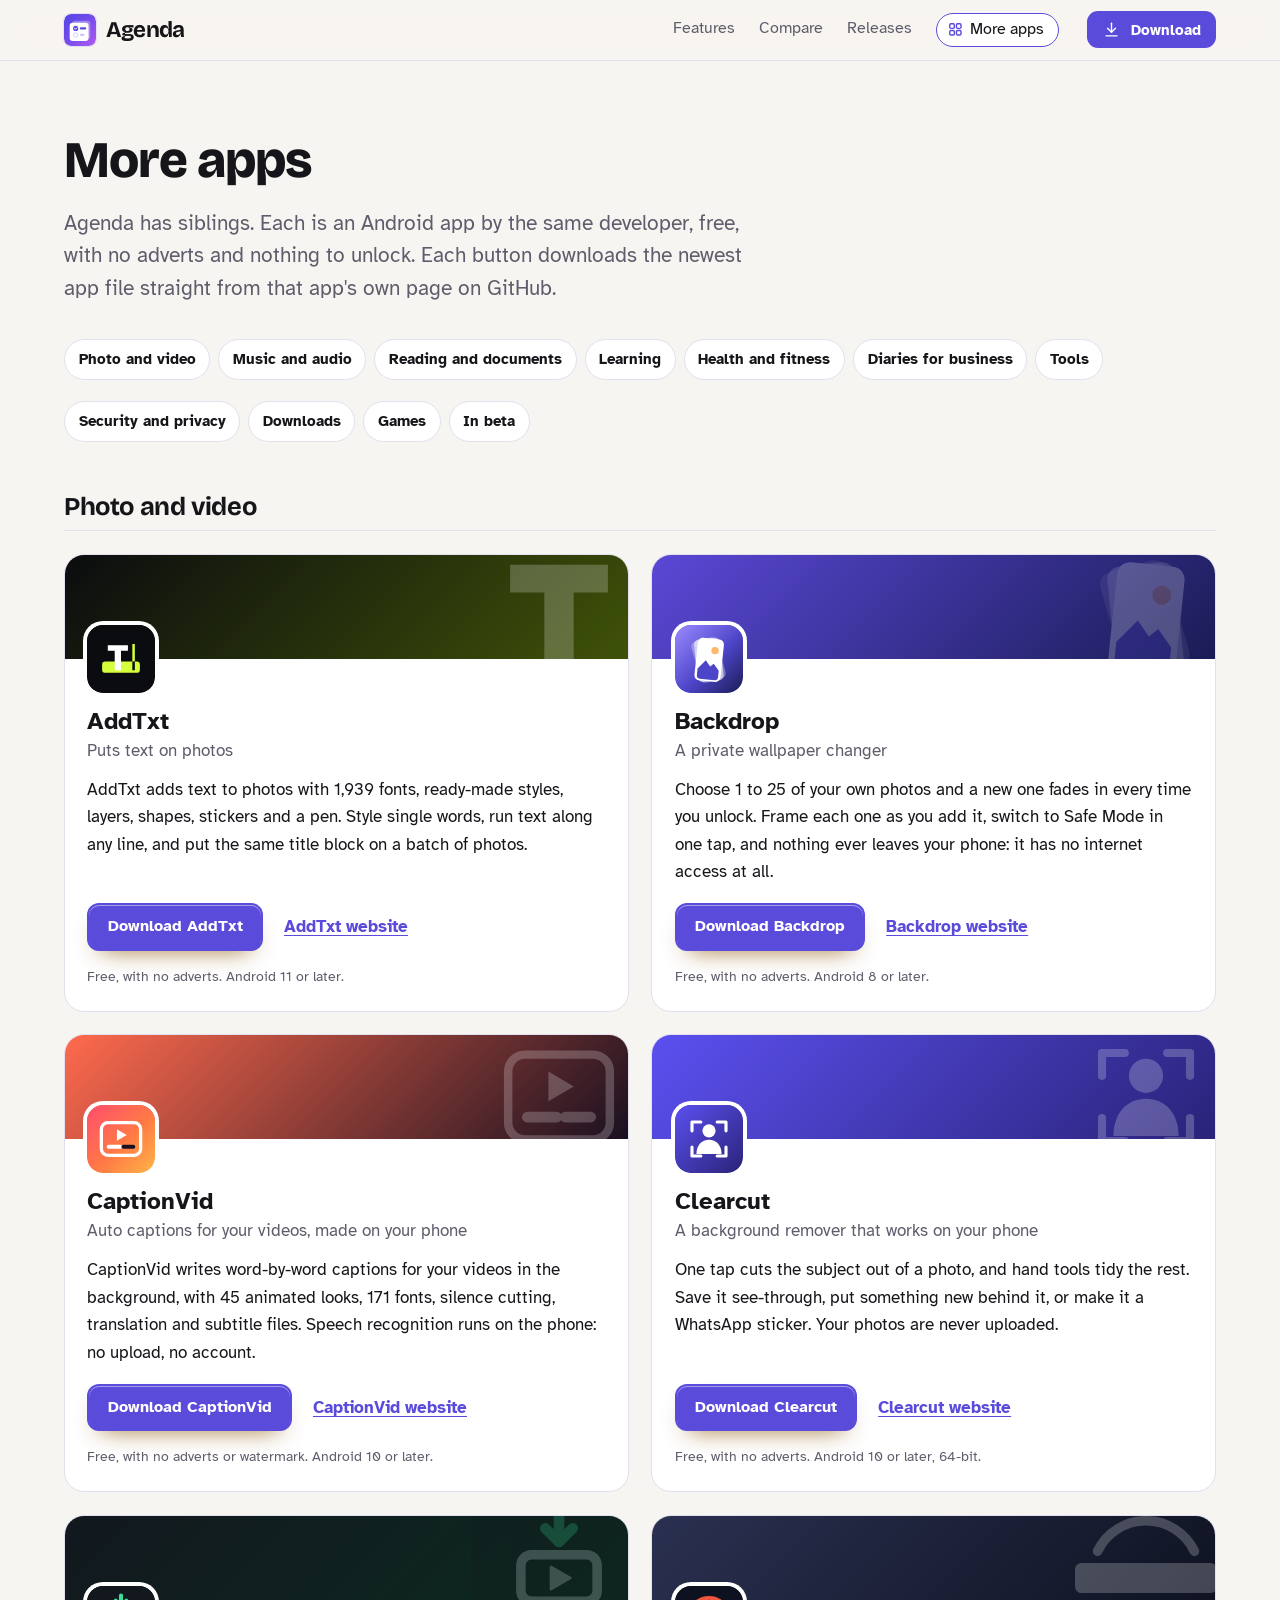
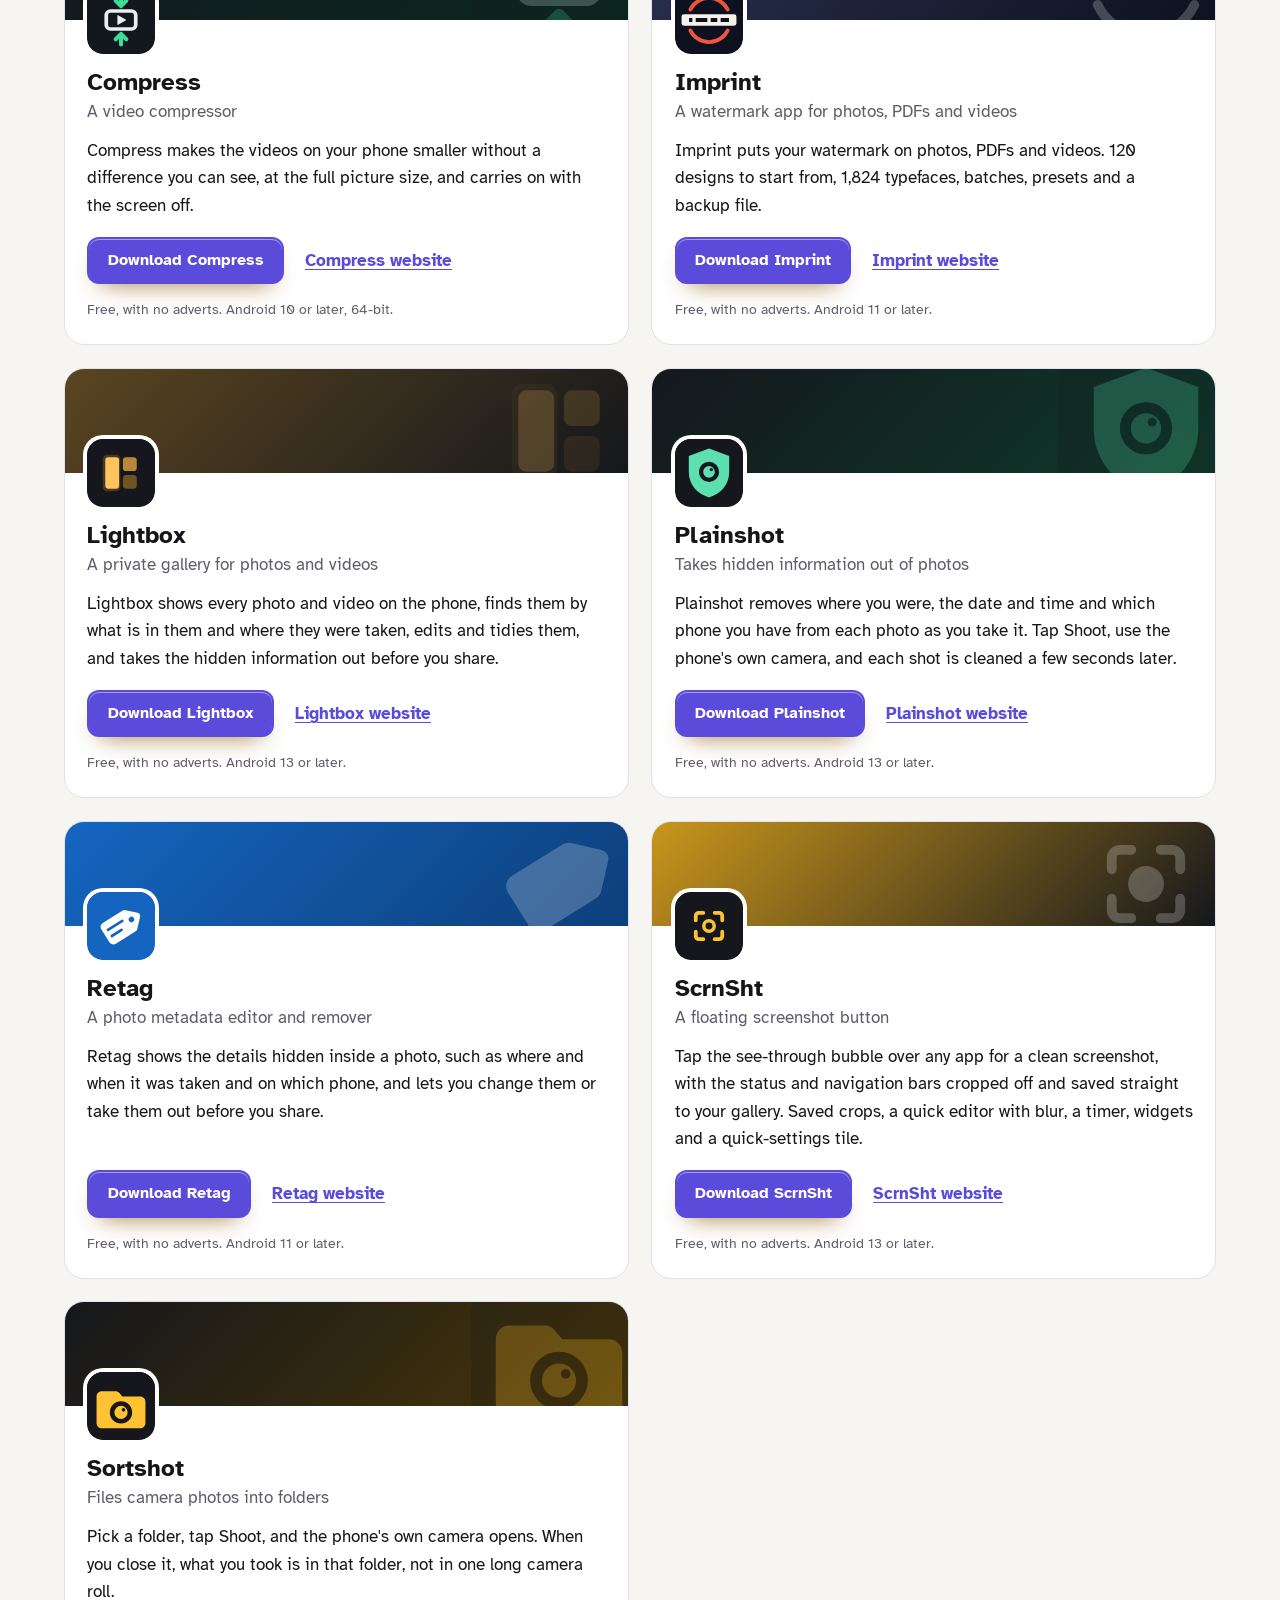
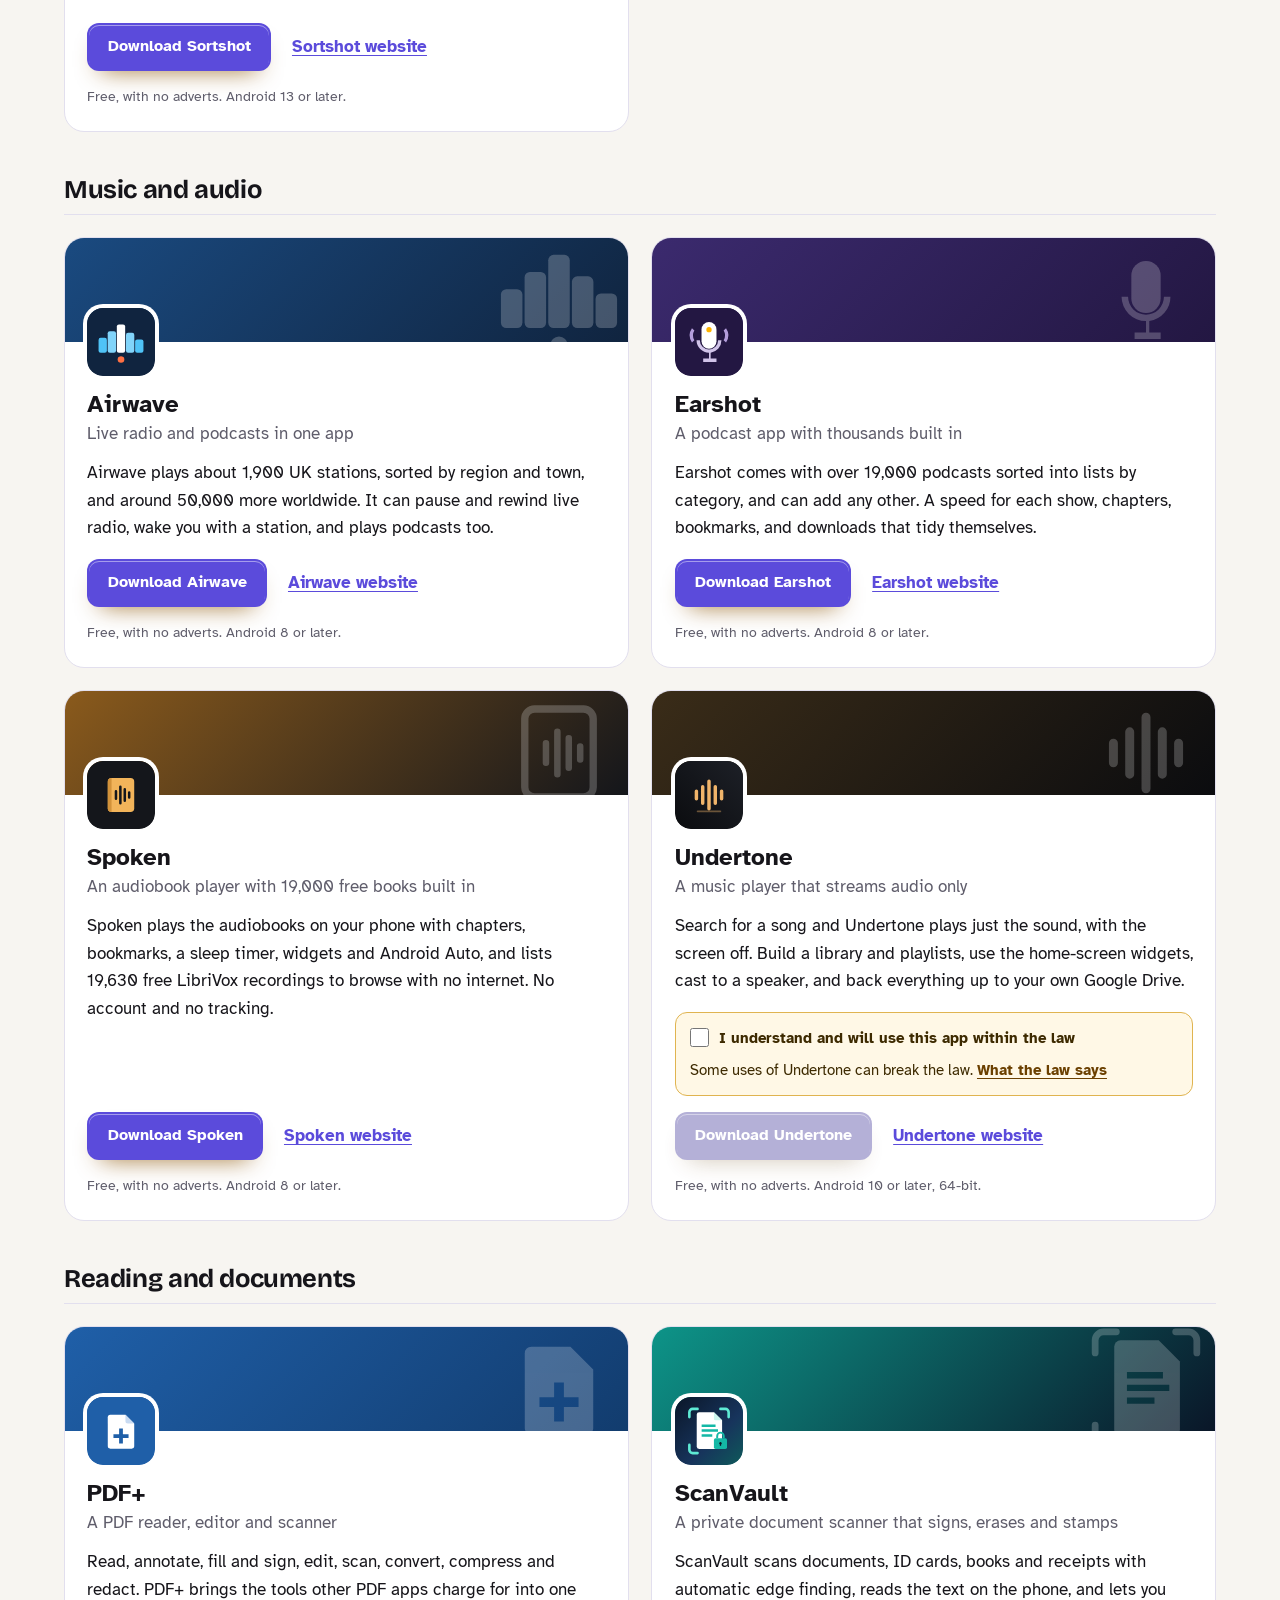
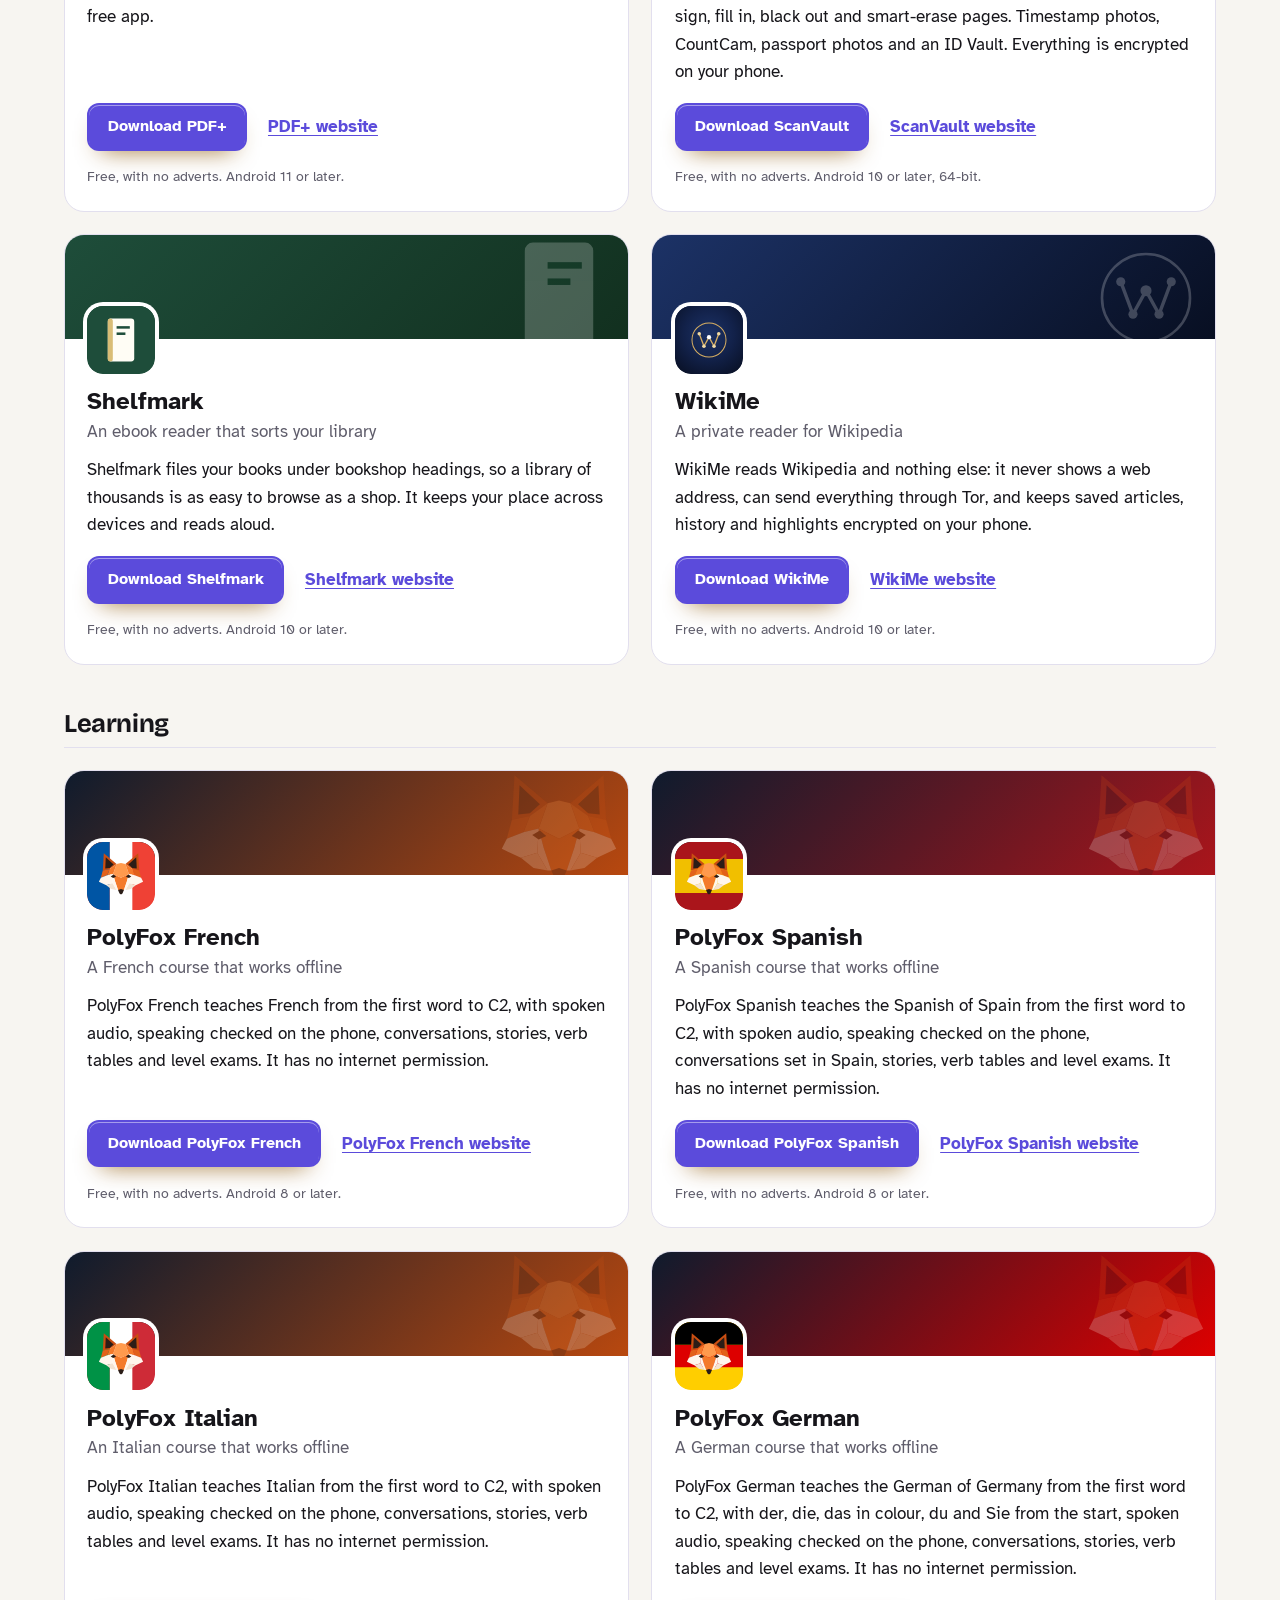
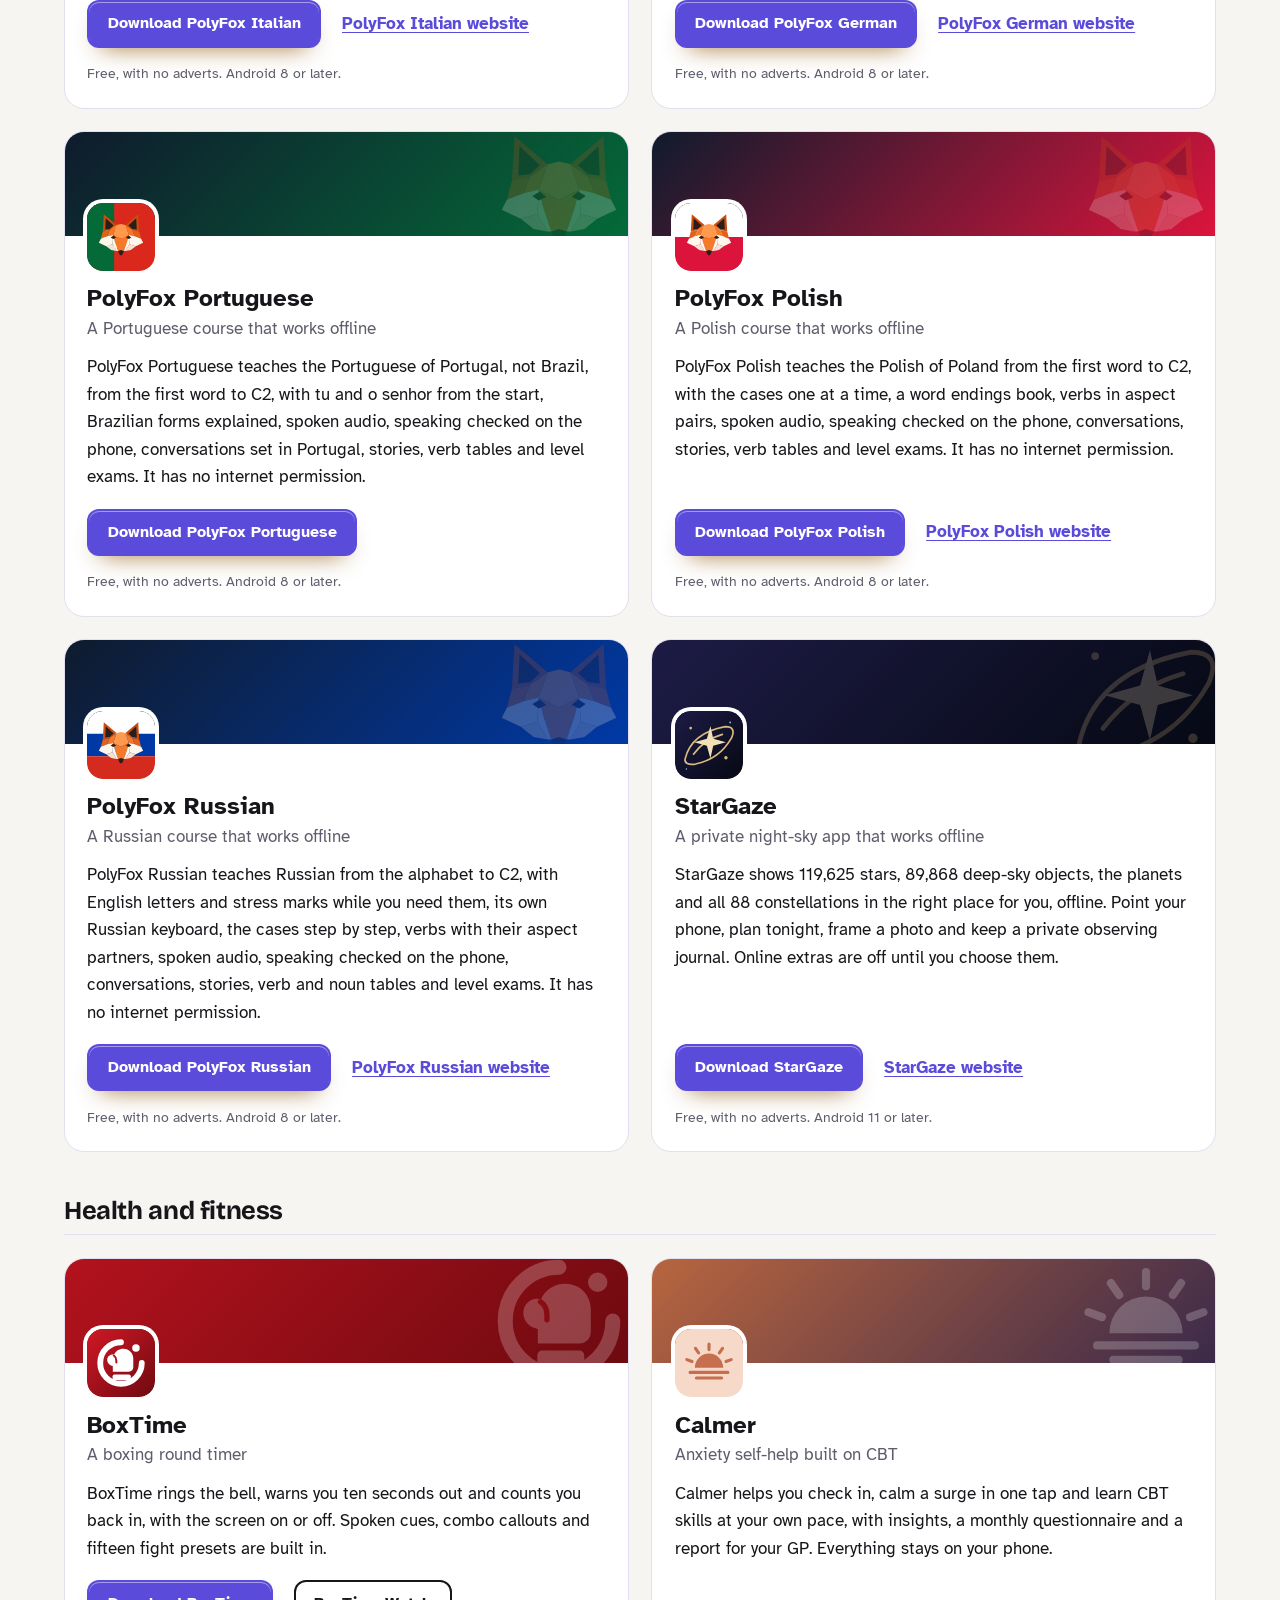
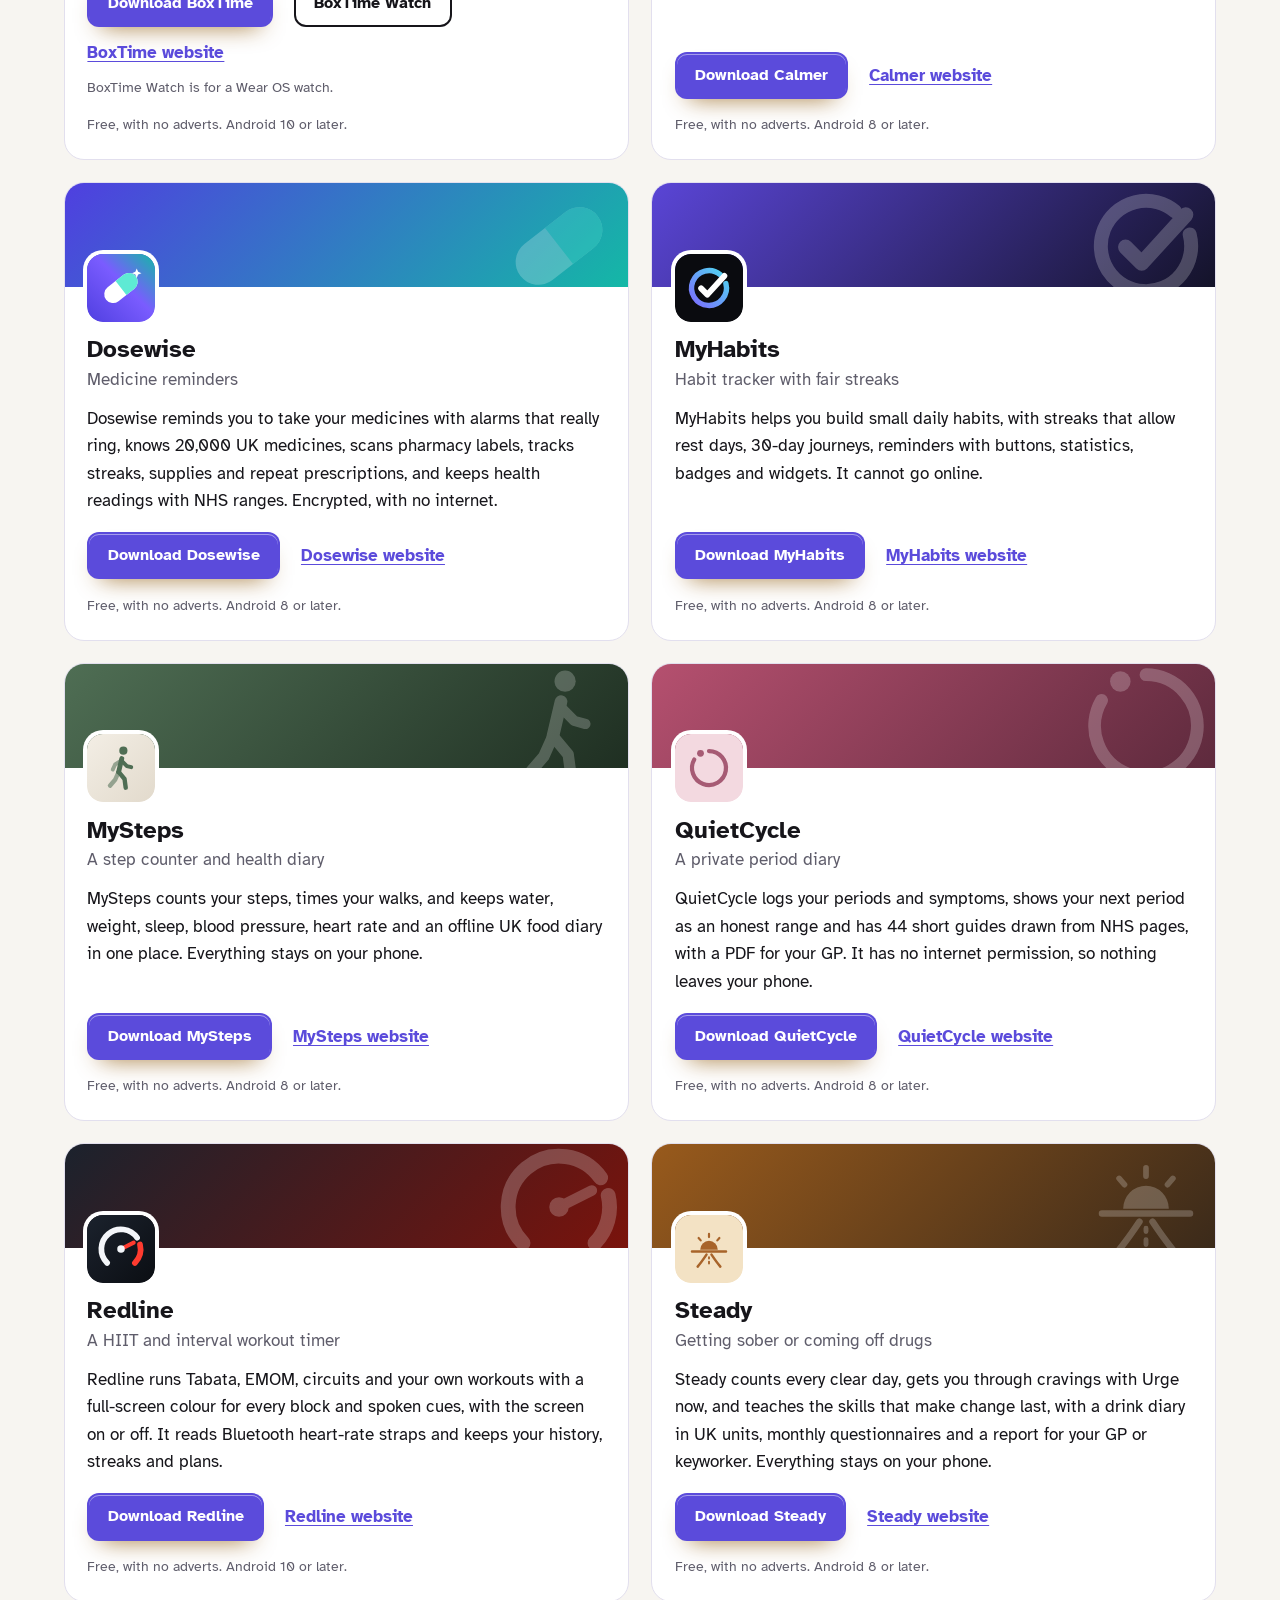
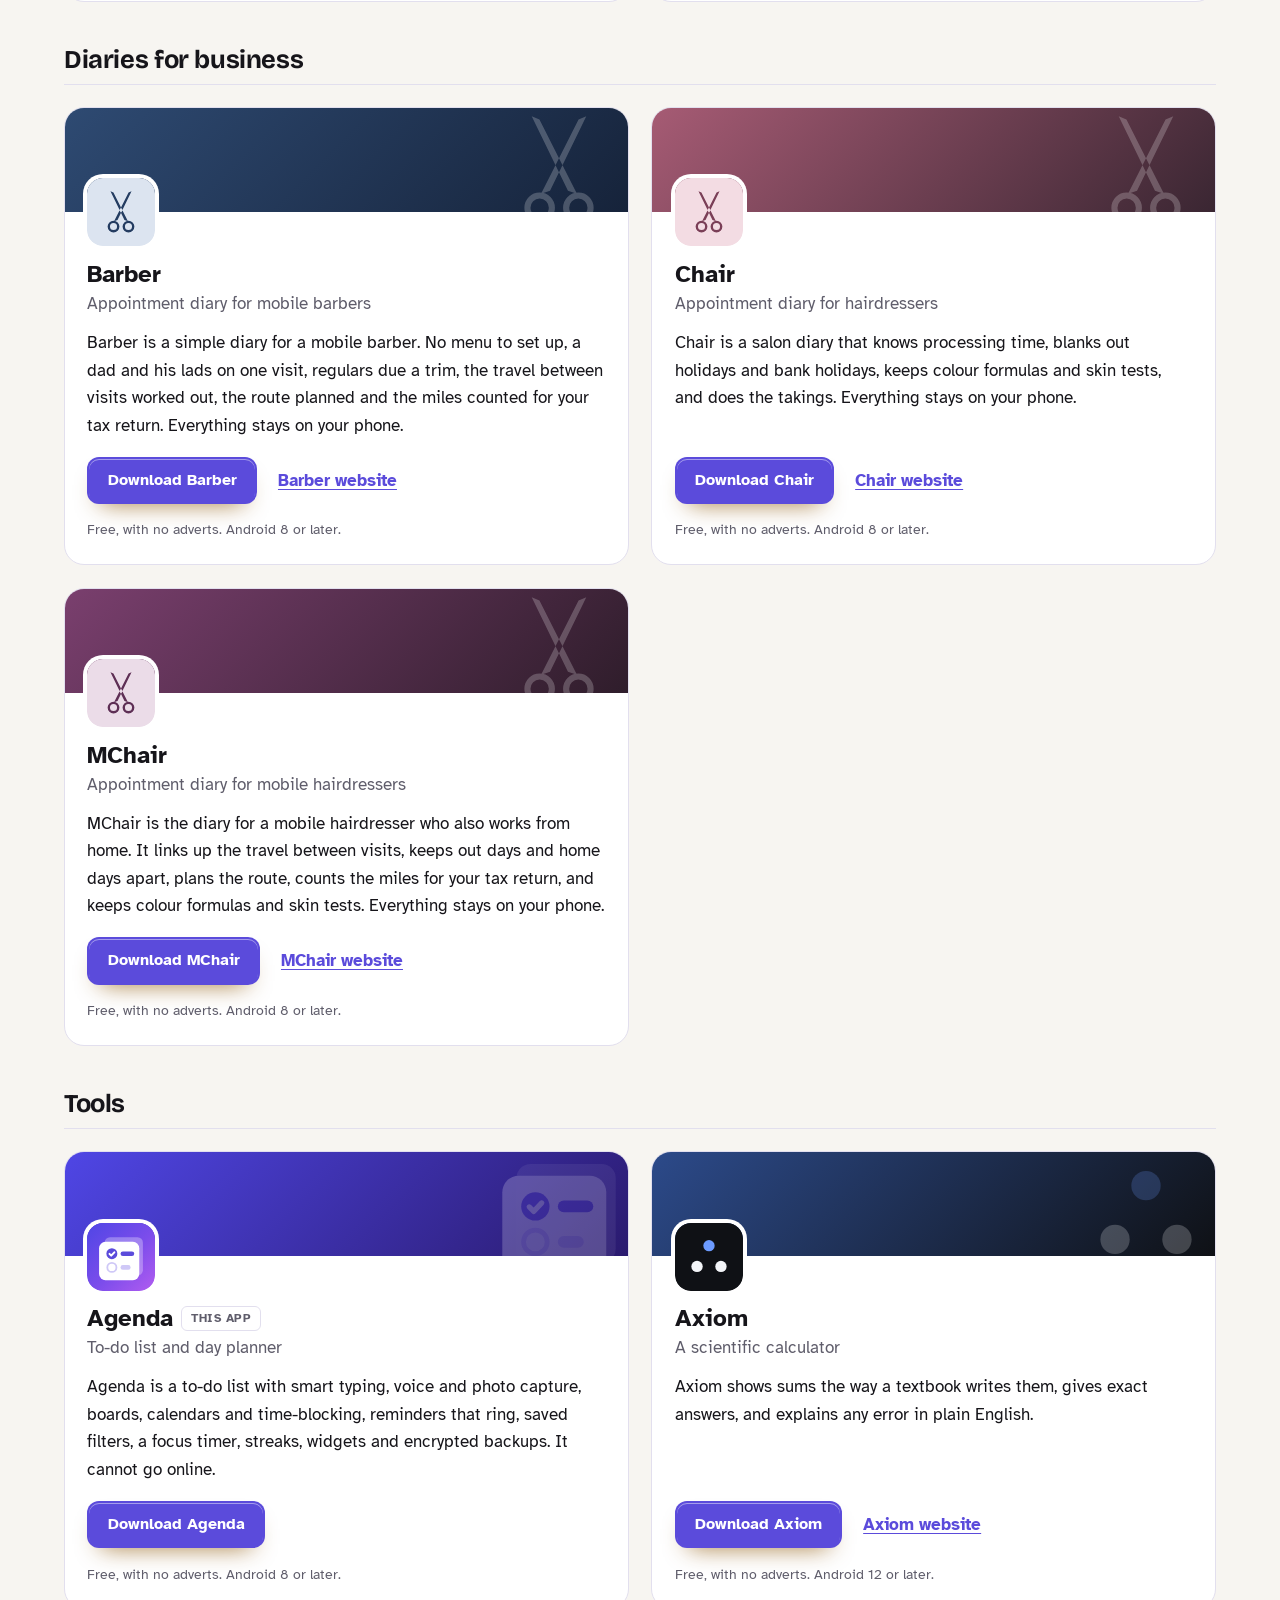
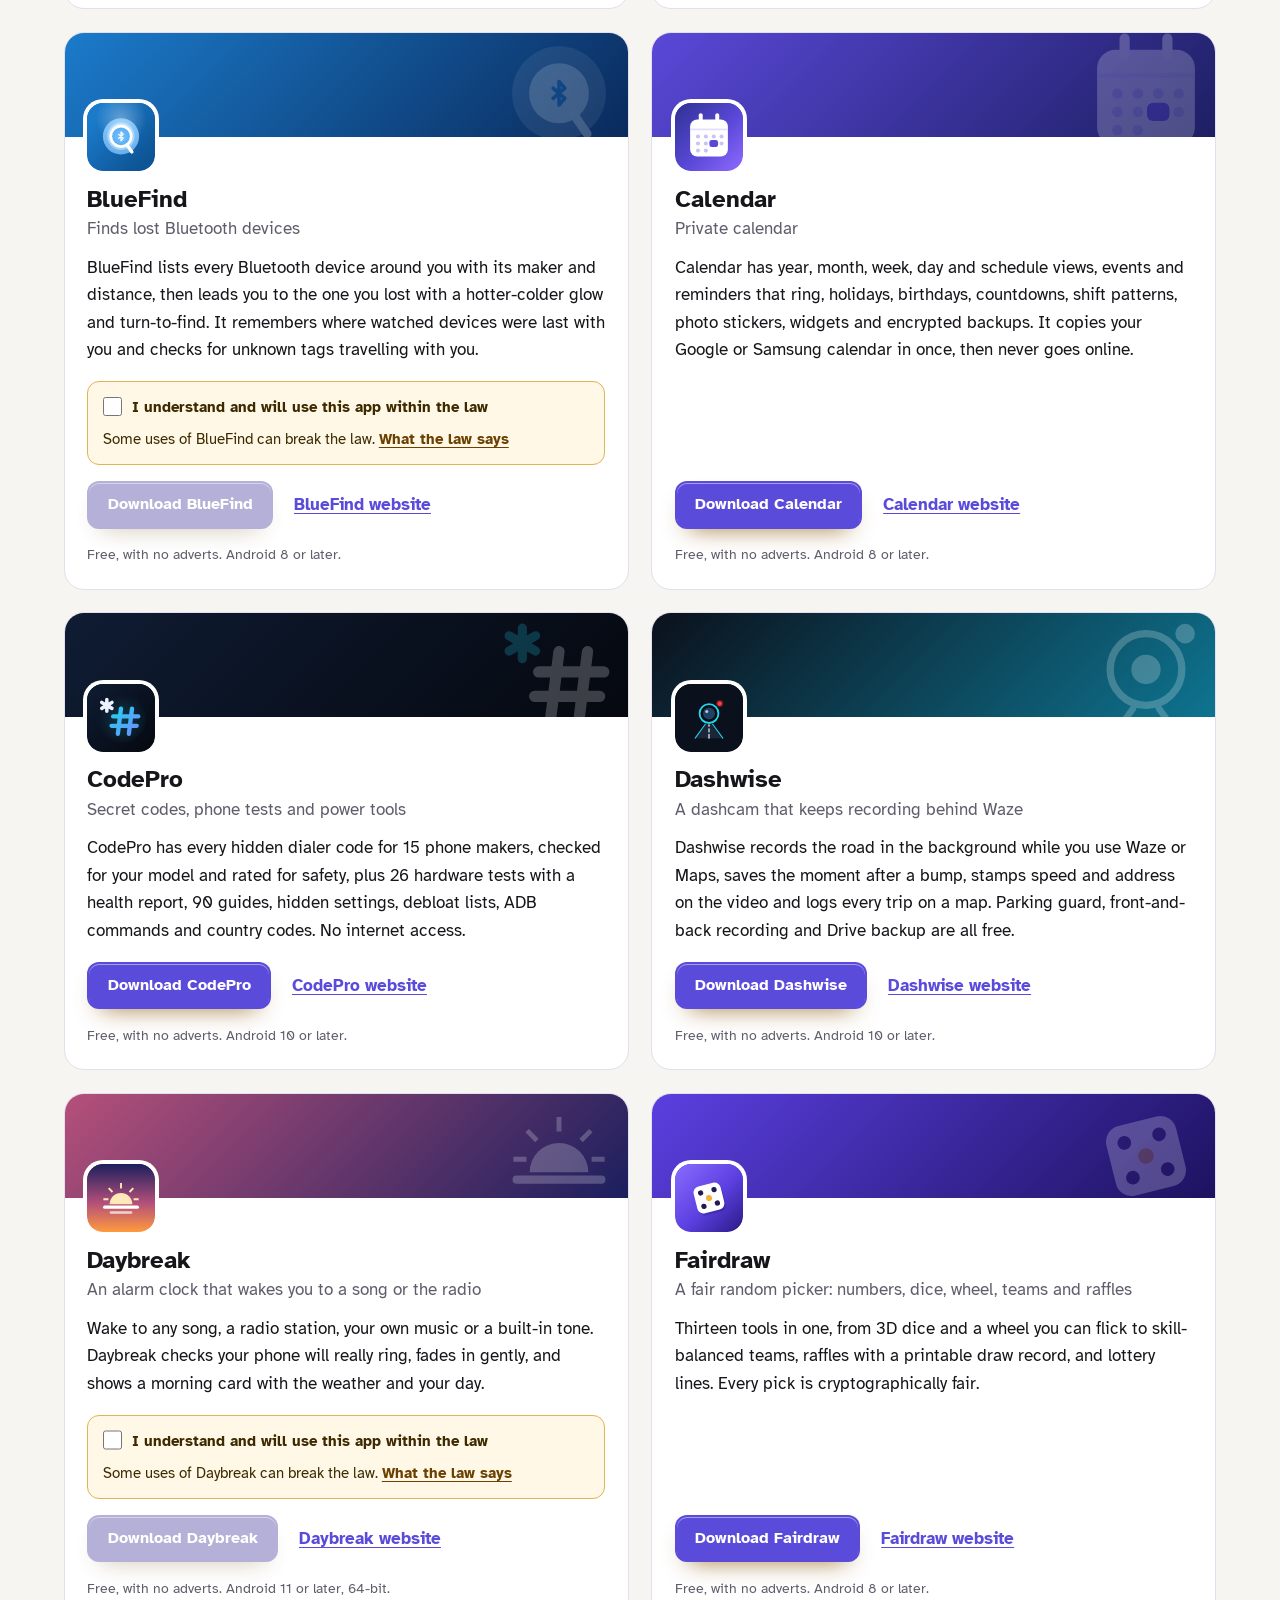
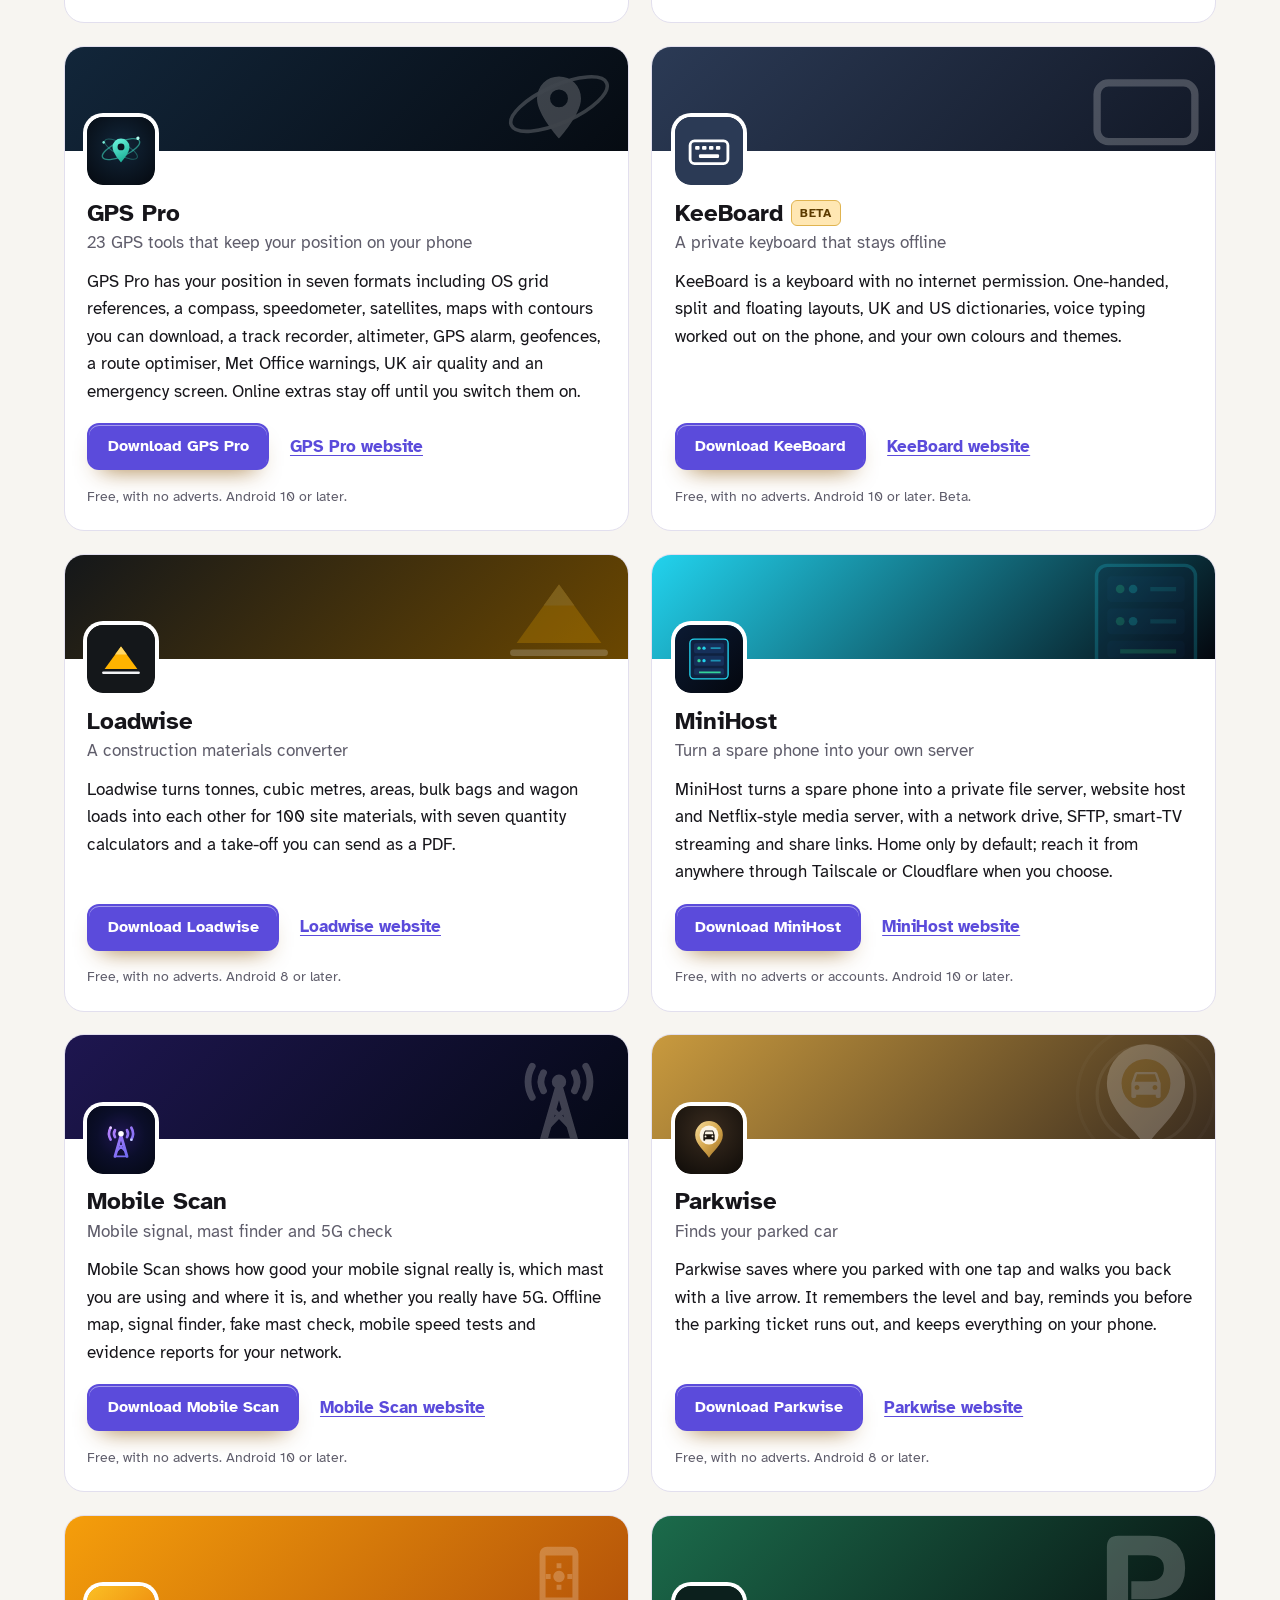
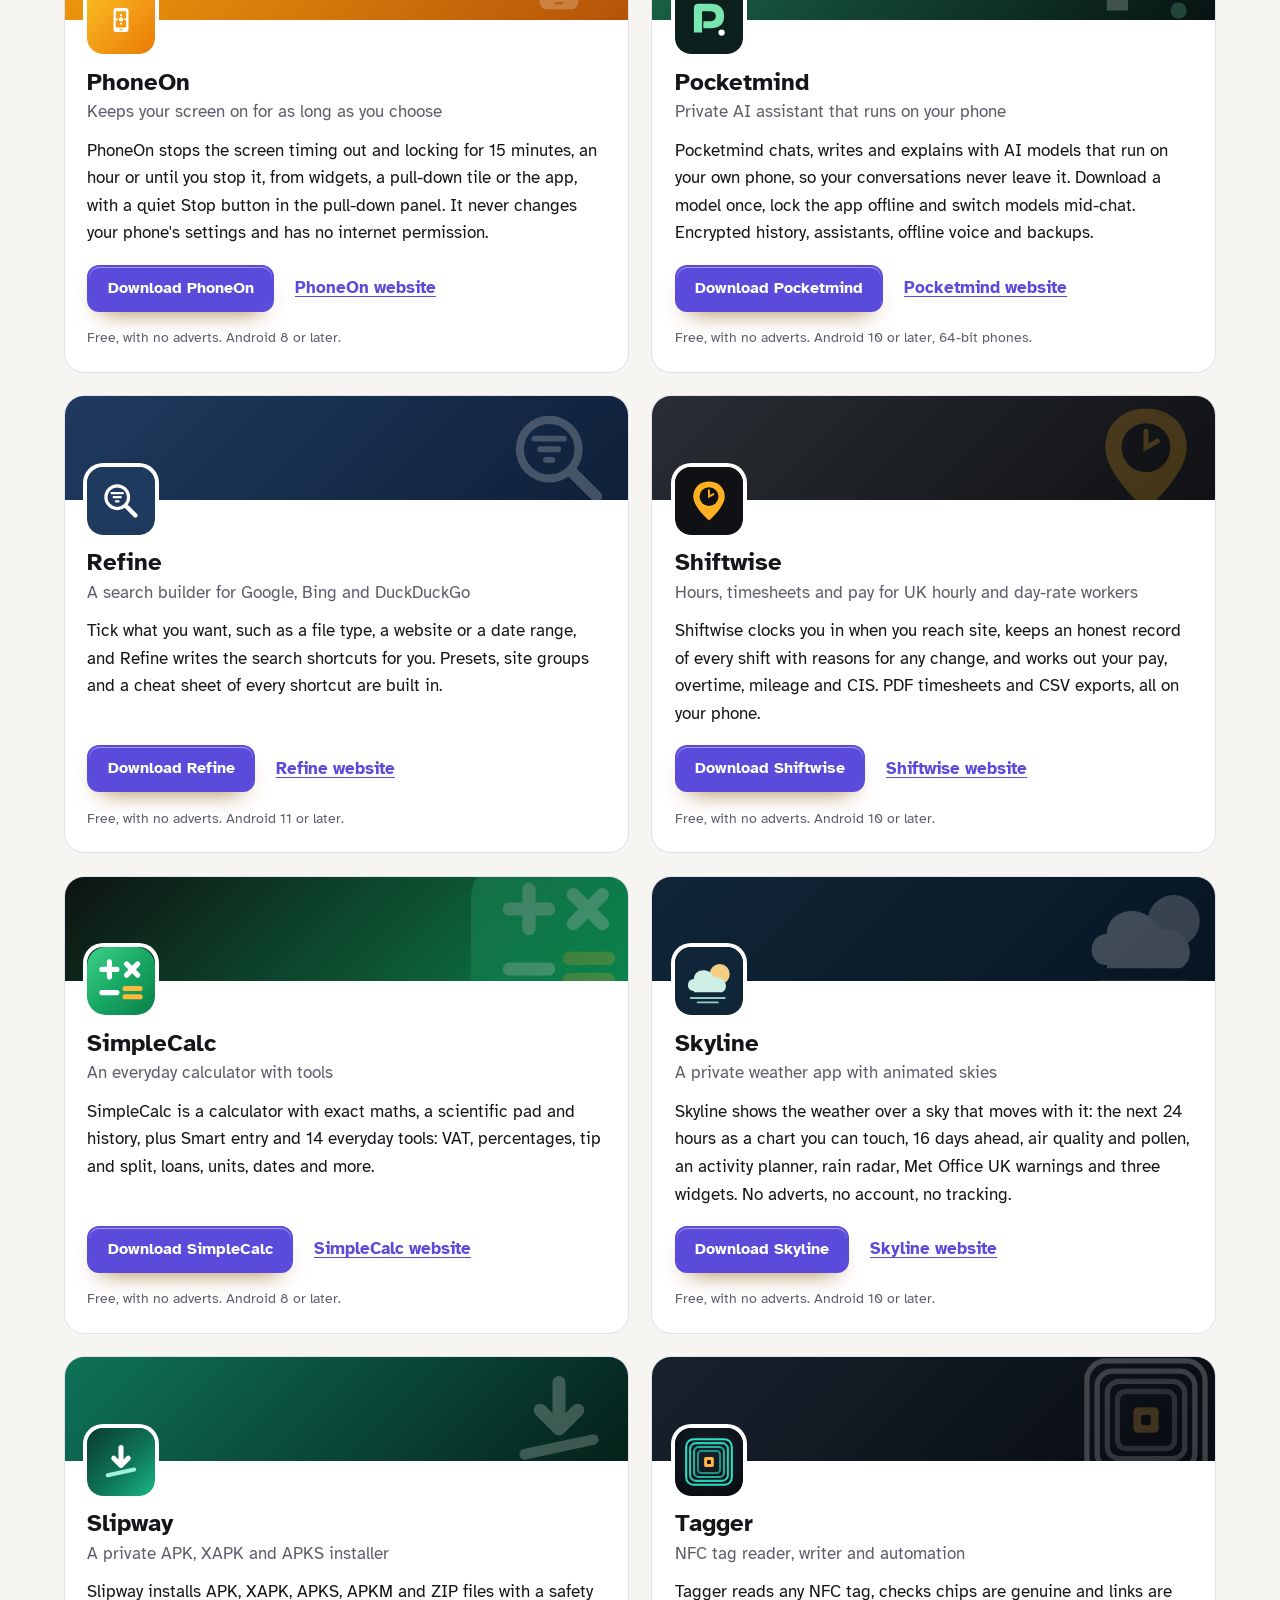
==== commit fc2daecf: "More apps: add Slipway" ====
--- a/more-apps.html
+++ b/more-apps.html
@@ -4,7 +4,7 @@
 <meta charset="utf-8">
 <meta name="viewport" content="width=device-width, initial-scale=1">
 <title>More free Android apps from the maker of Agenda</title>
-<meta name="description" content="All 92 free Android apps from the maker of Agenda, in one list by category, each with its download and a link to its website.">
+<meta name="description" content="All 93 free Android apps from the maker of Agenda, in one list by category, each with its download and a link to its website.">
 <meta name="author" content="Jonathan Jackson">
 <link rel="canonical" href="https://customgpter.github.io/agenda/more-apps.html">
 <meta name="theme-color" content="#f7f5f1" media="(prefers-color-scheme: light)">
@@ -12,7 +12,7 @@
 <meta property="og:type" content="website">
 <meta property="og:site_name" content="Agenda">
 <meta property="og:title" content="More free Android apps from the maker of Agenda">
-<meta property="og:description" content="All 92 free Android apps from the maker of Agenda, in one list by category, each with its download and a link to its website.">
+<meta property="og:description" content="All 93 free Android apps from the maker of Agenda, in one list by category, each with its download and a link to its website.">
 <meta property="og:url" content="https://customgpter.github.io/agenda/more-apps.html">
 <meta property="og:image" content="https://customgpter.github.io/agenda/assets/og.png">
 <meta property="og:image:width" content="1200">
@@ -26,7 +26,7 @@
 <link rel="preload" href="./assets/fonts/atkinson-hyperlegible-latin-400-normal.woff2" as="font" type="font/woff2" crossorigin>
 <link rel="stylesheet" href="./assets/site.css?v=1">
 <link rel="stylesheet" href="./assets/house.css?v=1">
-<script type="application/ld+json">{"@context":"https://schema.org","@type":"ItemList","name":"Apps from the maker of Agenda","url":"https://customgpter.github.io/agenda/more-apps.html","itemListElement":[{"@type":"ListItem","position":1,"name":"AddTxt","url":"https://customgpter.github.io/addtxt/"},{"@type":"ListItem","position":2,"name":"Backdrop","url":"https://customgpter.github.io/backdrop/"},{"@type":"ListItem","position":3,"name":"CaptionVid","url":"https://customgpter.github.io/captionvid/"},{"@type":"ListItem","position":4,"name":"Clearcut","url":"https://customgpter.github.io/clearcut/"},{"@type":"ListItem","position":5,"name":"Compress","url":"https://customgpter.github.io/compress/"},{"@type":"ListItem","position":6,"name":"Imprint","url":"https://customgpter.github.io/imprint/"},{"@type":"ListItem","position":7,"name":"Lightbox","url":"https://customgpter.github.io/lightbox/"},{"@type":"ListItem","position":8,"name":"Plainshot","url":"https://customgpter.github.io/plainshot/"},{"@type":"ListItem","position":9,"name":"Retag","url":"https://customgpter.github.io/retag/"},{"@type":"ListItem","position":10,"name":"ScrnSht","url":"https://customgpter.github.io/scrnsht/"},{"@type":"ListItem","position":11,"name":"Sortshot","url":"https://customgpter.github.io/sortshot/"},{"@type":"ListItem","position":12,"name":"Airwave","url":"https://customgpter.github.io/airwave/"},{"@type":"ListItem","position":13,"name":"Earshot","url":"https://customgpter.github.io/earshot/"},{"@type":"ListItem","position":14,"name":"Spoken","url":"https://customgpter.github.io/spoken/"},{"@type":"ListItem","position":15,"name":"Undertone","url":"https://customgpter.github.io/undertone/"},{"@type":"ListItem","position":16,"name":"PDF+","url":"https://customgpter.github.io/pdfplus/"},{"@type":"ListItem","position":17,"name":"ScanVault","url":"https://customgpter.github.io/scanvault/"},{"@type":"ListItem","position":18,"name":"Shelfmark","url":"https://customgpter.github.io/shelfmark/"},{"@type":"ListItem","position":19,"name":"WikiMe","url":"https://customgpter.github.io/wikime/"},{"@type":"ListItem","position":20,"name":"PolyFox French","url":"https://customgpter.github.io/polyfox/"},{"@type":"ListItem","position":21,"name":"PolyFox German","url":"https://customgpter.github.io/polyfox-german/"},{"@type":"ListItem","position":22,"name":"PolyFox Polish","url":"https://customgpter.github.io/polyfox-polish/"},{"@type":"ListItem","position":23,"name":"PolyFox Russian","url":"https://customgpter.github.io/polyfox-russian/"},{"@type":"ListItem","position":24,"name":"StarGaze","url":"https://customgpter.github.io/stargaze/"},{"@type":"ListItem","position":25,"name":"BoxTime","url":"https://customgpter.github.io/boxtime/"},{"@type":"ListItem","position":26,"name":"Calmer","url":"https://customgpter.github.io/calmer/"},{"@type":"ListItem","position":27,"name":"Dosewise","url":"https://customgpter.github.io/dosewise/"},{"@type":"ListItem","position":28,"name":"MyHabits","url":"https://customgpter.github.io/myhabits/"},{"@type":"ListItem","position":29,"name":"MySteps","url":"https://customgpter.github.io/mysteps/"},{"@type":"ListItem","position":30,"name":"QuietCycle","url":"https://customgpter.github.io/quietcycle/"},{"@type":"ListItem","position":31,"name":"Redline","url":"https://customgpter.github.io/redline/"},{"@type":"ListItem","position":32,"name":"Steady","url":"https://customgpter.github.io/steady/"},{"@type":"ListItem","position":33,"name":"Barber","url":"https://customgpter.github.io/barber/"},{"@type":"ListItem","position":34,"name":"Chair","url":"https://customgpter.github.io/chair/"},{"@type":"ListItem","position":35,"name":"MChair","url":"https://customgpter.github.io/mchair/"},{"@type":"ListItem","position":36,"name":"Agenda","url":"https://customgpter.github.io/agenda/"},{"@type":"ListItem","position":37,"name":"Axiom","url":"https://customgpter.github.io/axiom/"},{"@type":"ListItem","position":38,"name":"BlueFind","url":"https://customgpter.github.io/bluefind/"},{"@type":"ListItem","position":39,"name":"Calendar","url":"https://customgpter.github.io/calendar/"},{"@type":"ListItem","position":40,"name":"CodePro","url":"https://customgpter.github.io/codepro/"},{"@type":"ListItem","position":41,"name":"Dashwise","url":"https://customgpter.github.io/dashwise/"},{"@type":"ListItem","position":42,"name":"Daybreak","url":"https://customgpter.github.io/daybreak/"},{"@type":"ListItem","position":43,"name":"Fairdraw","url":"https://customgpter.github.io/fairdraw/"},{"@type":"ListItem","position":44,"name":"GPS Pro","url":"https://customgpter.github.io/gpspro/"},{"@type":"ListItem","position":45,"name":"KeeBoard","url":"https://customgpter.github.io/keeboard/"},{"@type":"ListItem","position":46,"name":"Loadwise","url":"https://customgpter.github.io/loadwise/"},{"@type":"ListItem","position":47,"name":"MiniHost","url":"https://customgpter.github.io/minihost/"},{"@type":"ListItem","position":48,"name":"Mobile Scan","url":"https://customgpter.github.io/mobilescan/"},{"@type":"ListItem","position":49,"name":"Parkwise","url":"https://customgpter.github.io/parkwise/"},{"@type":"ListItem","position":50,"name":"Pocketmind","url":"https://customgpter.github.io/pocketmind/"},{"@type":"ListItem","position":51,"name":"Refine","url":"https://customgpter.github.io/refine/"},{"@type":"ListItem","position":52,"name":"Shiftwise","url":"https://customgpter.github.io/shiftwise/"},{"@type":"ListItem","position":53,"name":"SimpleCalc","url":"https://customgpter.github.io/simplecalc/"},{"@type":"ListItem","position":54,"name":"Skyline","url":"https://customgpter.github.io/skyline/"},{"@type":"ListItem","position":55,"name":"Tagger","url":"https://customgpter.github.io/tagger/"},{"@type":"ListItem","position":56,"name":"TotalClean","url":"https://customgpter.github.io/totalclean/"},{"@type":"ListItem","position":57,"name":"TVLink","url":"https://customgpter.github.io/tvlink/"},{"@type":"ListItem","position":58,"name":"Unbox","url":"https://customgpter.github.io/unbox/"},{"@type":"ListItem","position":59,"name":"WhatsKeep","url":"https://customgpter.github.io/whatskeep/"},{"@type":"ListItem","position":60,"name":"WiFi Scan","url":"https://customgpter.github.io/wifiscan/"},{"@type":"ListItem","position":61,"name":"Auditly","url":"https://customgpter.github.io/auditly/"},{"@type":"ListItem","position":62,"name":"Backchannel","url":"https://customgpter.github.io/backchannel/"},{"@type":"ListItem","position":63,"name":"ENotes","url":"https://customgpter.github.io/enotes/"},{"@type":"ListItem","position":64,"name":"FindMe","url":"https://customgpter.github.io/findme/"},{"@type":"ListItem","position":65,"name":"iLock","url":"https://customgpter.github.io/ilock/"},{"@type":"ListItem","position":66,"name":"ImSafe","url":"https://customgpter.github.io/imsafe/"},{"@type":"ListItem","position":67,"name":"IShred","url":"https://customgpter.github.io/ishred/"},{"@type":"ListItem","position":68,"name":"LockBox","url":"https://customgpter.github.io/lockbox/"},{"@type":"ListItem","position":69,"name":"PassVault","url":"https://customgpter.github.io/passvault/"},{"@type":"ListItem","position":70,"name":"SpyFind","url":"https://customgpter.github.io/spyfind/"},{"@type":"ListItem","position":71,"name":"TextWipe","url":"https://customgpter.github.io/textwipe/"},{"@type":"ListItem","position":72,"name":"Tracewire","url":"https://customgpter.github.io/tracewire/"},{"@type":"ListItem","position":73,"name":"Vigil","url":"https://customgpter.github.io/vigil/"},{"@type":"ListItem","position":74,"name":"Grab","url":"https://customgpter.github.io/grab/"},{"@type":"ListItem","position":75,"name":"Swarm","url":"https://customgpter.github.io/swarm/"},{"@type":"ListItem","position":76,"name":"Plane Games","url":"https://customgpter.github.io/plane-games/"},{"@type":"ListItem","position":77,"name":"Ninefold","url":"https://customgpter.github.io/ninefold/"},{"@type":"ListItem","position":78,"name":"Cubewise","url":"https://customgpter.github.io/cubewise/"},{"@type":"ListItem","position":79,"name":"Tilewise","url":"https://customgpter.github.io/tilewise/"},{"@type":"ListItem","position":80,"name":"Letterwise","url":"https://customgpter.github.io/letterwise/"},{"@type":"ListItem","position":81,"name":"Kingside","url":"https://customgpter.github.io/kingside/"},{"@type":"ListItem","position":82,"name":"Deckhand","url":"https://customgpter.github.io/deckhand/"},{"@type":"ListItem","position":83,"name":"SNESForge","url":"https://customgpter.github.io/snesforge/"},{"@type":"ListItem","position":84,"name":"Fame Boy","url":"https://customgpter.github.io/fameboy/"},{"@type":"ListItem","position":85,"name":"PSPPro","url":"https://customgpter.github.io/psppro/"},{"@type":"ListItem","position":86,"name":"MegaGen","url":"https://customgpter.github.io/megagen/"},{"@type":"ListItem","position":87,"name":"QVR","url":"https://customgpter.github.io/qvr/"},{"@type":"ListItem","position":88,"name":"QVR Watch","url":"https://customgpter.github.io/qvr-watch/"},{"@type":"ListItem","position":89,"name":"QVRLite","url":"https://customgpter.github.io/qvrlite/"},{"@type":"ListItem","position":90,"name":"Onionz","url":"https://customgpter.github.io/onionz/"},{"@type":"ListItem","position":91,"name":"OnionzWeb","url":"https://customgpter.github.io/onionzweb/"}]}</script>
+<script type="application/ld+json">{"@context":"https://schema.org","@type":"ItemList","name":"Apps from the maker of Agenda","url":"https://customgpter.github.io/agenda/more-apps.html","itemListElement":[{"@type":"ListItem","position":1,"name":"AddTxt","url":"https://customgpter.github.io/addtxt/"},{"@type":"ListItem","position":2,"name":"Backdrop","url":"https://customgpter.github.io/backdrop/"},{"@type":"ListItem","position":3,"name":"CaptionVid","url":"https://customgpter.github.io/captionvid/"},{"@type":"ListItem","position":4,"name":"Clearcut","url":"https://customgpter.github.io/clearcut/"},{"@type":"ListItem","position":5,"name":"Compress","url":"https://customgpter.github.io/compress/"},{"@type":"ListItem","position":6,"name":"Imprint","url":"https://customgpter.github.io/imprint/"},{"@type":"ListItem","position":7,"name":"Lightbox","url":"https://customgpter.github.io/lightbox/"},{"@type":"ListItem","position":8,"name":"Plainshot","url":"https://customgpter.github.io/plainshot/"},{"@type":"ListItem","position":9,"name":"Retag","url":"https://customgpter.github.io/retag/"},{"@type":"ListItem","position":10,"name":"ScrnSht","url":"https://customgpter.github.io/scrnsht/"},{"@type":"ListItem","position":11,"name":"Sortshot","url":"https://customgpter.github.io/sortshot/"},{"@type":"ListItem","position":12,"name":"Airwave","url":"https://customgpter.github.io/airwave/"},{"@type":"ListItem","position":13,"name":"Earshot","url":"https://customgpter.github.io/earshot/"},{"@type":"ListItem","position":14,"name":"Spoken","url":"https://customgpter.github.io/spoken/"},{"@type":"ListItem","position":15,"name":"Undertone","url":"https://customgpter.github.io/undertone/"},{"@type":"ListItem","position":16,"name":"PDF+","url":"https://customgpter.github.io/pdfplus/"},{"@type":"ListItem","position":17,"name":"ScanVault","url":"https://customgpter.github.io/scanvault/"},{"@type":"ListItem","position":18,"name":"Shelfmark","url":"https://customgpter.github.io/shelfmark/"},{"@type":"ListItem","position":19,"name":"WikiMe","url":"https://customgpter.github.io/wikime/"},{"@type":"ListItem","position":20,"name":"PolyFox French","url":"https://customgpter.github.io/polyfox/"},{"@type":"ListItem","position":21,"name":"PolyFox German","url":"https://customgpter.github.io/polyfox-german/"},{"@type":"ListItem","position":22,"name":"PolyFox Polish","url":"https://customgpter.github.io/polyfox-polish/"},{"@type":"ListItem","position":23,"name":"PolyFox Russian","url":"https://customgpter.github.io/polyfox-russian/"},{"@type":"ListItem","position":24,"name":"StarGaze","url":"https://customgpter.github.io/stargaze/"},{"@type":"ListItem","position":25,"name":"BoxTime","url":"https://customgpter.github.io/boxtime/"},{"@type":"ListItem","position":26,"name":"Calmer","url":"https://customgpter.github.io/calmer/"},{"@type":"ListItem","position":27,"name":"Dosewise","url":"https://customgpter.github.io/dosewise/"},{"@type":"ListItem","position":28,"name":"MyHabits","url":"https://customgpter.github.io/myhabits/"},{"@type":"ListItem","position":29,"name":"MySteps","url":"https://customgpter.github.io/mysteps/"},{"@type":"ListItem","position":30,"name":"QuietCycle","url":"https://customgpter.github.io/quietcycle/"},{"@type":"ListItem","position":31,"name":"Redline","url":"https://customgpter.github.io/redline/"},{"@type":"ListItem","position":32,"name":"Steady","url":"https://customgpter.github.io/steady/"},{"@type":"ListItem","position":33,"name":"Barber","url":"https://customgpter.github.io/barber/"},{"@type":"ListItem","position":34,"name":"Chair","url":"https://customgpter.github.io/chair/"},{"@type":"ListItem","position":35,"name":"MChair","url":"https://customgpter.github.io/mchair/"},{"@type":"ListItem","position":36,"name":"Agenda","url":"https://customgpter.github.io/agenda/"},{"@type":"ListItem","position":37,"name":"Axiom","url":"https://customgpter.github.io/axiom/"},{"@type":"ListItem","position":38,"name":"BlueFind","url":"https://customgpter.github.io/bluefind/"},{"@type":"ListItem","position":39,"name":"Calendar","url":"https://customgpter.github.io/calendar/"},{"@type":"ListItem","position":40,"name":"CodePro","url":"https://customgpter.github.io/codepro/"},{"@type":"ListItem","position":41,"name":"Dashwise","url":"https://customgpter.github.io/dashwise/"},{"@type":"ListItem","position":42,"name":"Daybreak","url":"https://customgpter.github.io/daybreak/"},{"@type":"ListItem","position":43,"name":"Fairdraw","url":"https://customgpter.github.io/fairdraw/"},{"@type":"ListItem","position":44,"name":"GPS Pro","url":"https://customgpter.github.io/gpspro/"},{"@type":"ListItem","position":45,"name":"KeeBoard","url":"https://customgpter.github.io/keeboard/"},{"@type":"ListItem","position":46,"name":"Loadwise","url":"https://customgpter.github.io/loadwise/"},{"@type":"ListItem","position":47,"name":"MiniHost","url":"https://customgpter.github.io/minihost/"},{"@type":"ListItem","position":48,"name":"Mobile Scan","url":"https://customgpter.github.io/mobilescan/"},{"@type":"ListItem","position":49,"name":"Parkwise","url":"https://customgpter.github.io/parkwise/"},{"@type":"ListItem","position":50,"name":"Pocketmind","url":"https://customgpter.github.io/pocketmind/"},{"@type":"ListItem","position":51,"name":"Refine","url":"https://customgpter.github.io/refine/"},{"@type":"ListItem","position":52,"name":"Shiftwise","url":"https://customgpter.github.io/shiftwise/"},{"@type":"ListItem","position":53,"name":"SimpleCalc","url":"https://customgpter.github.io/simplecalc/"},{"@type":"ListItem","position":54,"name":"Skyline","url":"https://customgpter.github.io/skyline/"},{"@type":"ListItem","position":55,"name":"Slipway","url":"https://customgpter.github.io/slipway/"},{"@type":"ListItem","position":56,"name":"Tagger","url":"https://customgpter.github.io/tagger/"},{"@type":"ListItem","position":57,"name":"TotalClean","url":"https://customgpter.github.io/totalclean/"},{"@type":"ListItem","position":58,"name":"TVLink","url":"https://customgpter.github.io/tvlink/"},{"@type":"ListItem","position":59,"name":"Unbox","url":"https://customgpter.github.io/unbox/"},{"@type":"ListItem","position":60,"name":"WhatsKeep","url":"https://customgpter.github.io/whatskeep/"},{"@type":"ListItem","position":61,"name":"WiFi Scan","url":"https://customgpter.github.io/wifiscan/"},{"@type":"ListItem","position":62,"name":"Auditly","url":"https://customgpter.github.io/auditly/"},{"@type":"ListItem","position":63,"name":"Backchannel","url":"https://customgpter.github.io/backchannel/"},{"@type":"ListItem","position":64,"name":"ENotes","url":"https://customgpter.github.io/enotes/"},{"@type":"ListItem","position":65,"name":"FindMe","url":"https://customgpter.github.io/findme/"},{"@type":"ListItem","position":66,"name":"iLock","url":"https://customgpter.github.io/ilock/"},{"@type":"ListItem","position":67,"name":"ImSafe","url":"https://customgpter.github.io/imsafe/"},{"@type":"ListItem","position":68,"name":"IShred","url":"https://customgpter.github.io/ishred/"},{"@type":"ListItem","position":69,"name":"LockBox","url":"https://customgpter.github.io/lockbox/"},{"@type":"ListItem","position":70,"name":"PassVault","url":"https://customgpter.github.io/passvault/"},{"@type":"ListItem","position":71,"name":"SpyFind","url":"https://customgpter.github.io/spyfind/"},{"@type":"ListItem","position":72,"name":"TextWipe","url":"https://customgpter.github.io/textwipe/"},{"@type":"ListItem","position":73,"name":"Tracewire","url":"https://customgpter.github.io/tracewire/"},{"@type":"ListItem","position":74,"name":"Vigil","url":"https://customgpter.github.io/vigil/"},{"@type":"ListItem","position":75,"name":"Grab","url":"https://customgpter.github.io/grab/"},{"@type":"ListItem","position":76,"name":"Swarm","url":"https://customgpter.github.io/swarm/"},{"@type":"ListItem","position":77,"name":"Plane Games","url":"https://customgpter.github.io/plane-games/"},{"@type":"ListItem","position":78,"name":"Ninefold","url":"https://customgpter.github.io/ninefold/"},{"@type":"ListItem","position":79,"name":"Cubewise","url":"https://customgpter.github.io/cubewise/"},{"@type":"ListItem","position":80,"name":"Tilewise","url":"https://customgpter.github.io/tilewise/"},{"@type":"ListItem","position":81,"name":"Letterwise","url":"https://customgpter.github.io/letterwise/"},{"@type":"ListItem","position":82,"name":"Kingside","url":"https://customgpter.github.io/kingside/"},{"@type":"ListItem","position":83,"name":"Deckhand","url":"https://customgpter.github.io/deckhand/"},{"@type":"ListItem","position":84,"name":"SNESForge","url":"https://customgpter.github.io/snesforge/"},{"@type":"ListItem","position":85,"name":"Fame Boy","url":"https://customgpter.github.io/fameboy/"},{"@type":"ListItem","position":86,"name":"PSPPro","url":"https://customgpter.github.io/psppro/"},{"@type":"ListItem","position":87,"name":"MegaGen","url":"https://customgpter.github.io/megagen/"},{"@type":"ListItem","position":88,"name":"QVR","url":"https://customgpter.github.io/qvr/"},{"@type":"ListItem","position":89,"name":"QVR Watch","url":"https://customgpter.github.io/qvr-watch/"},{"@type":"ListItem","position":90,"name":"QVRLite","url":"https://customgpter.github.io/qvrlite/"},{"@type":"ListItem","position":91,"name":"Onionz","url":"https://customgpter.github.io/onionz/"},{"@type":"ListItem","position":92,"name":"OnionzWeb","url":"https://customgpter.github.io/onionzweb/"}]}</script>
 <link rel="stylesheet" href="./assets/apps-list.css?v=1">
 <script src="./assets/apps-list.js?v=1" defer></script>
 </head>
@@ -102,7 +102,7 @@
 <li class="mapp" style="--b:#2a2d33;--b2:#0f1114"><div class="mapp-cover" aria-hidden="true"><svg viewBox="0 0 108 108"><path d="M54 85C54 85 29 64 29 47C29 15 79 15 79 47C79 64 54 85 54 85Z" fill="#FFB020"/><circle cx="54" cy="47" r="15" fill="#0F1114"/><path d="M54 37V47L61 43" stroke="#FFB020" stroke-width="3" stroke-linecap="round" fill="none"/></svg></div><div class="mapp-body"><svg class="mapp-icon" viewBox="0 0 108 108" aria-hidden="true"><rect width="108" height="108" rx="24" fill="#0F1114"/><path d="M54 85C54 85 29 64 29 47C29 15 79 15 79 47C79 64 54 85 54 85Z" fill="#FFB020"/><circle cx="54" cy="47" r="15" fill="#0F1114"/><path d="M54 37V47L61 43" stroke="#FFB020" stroke-width="3" stroke-linecap="round" fill="none"/></svg><h3>Shiftwise</h3><p class="mapp-kind">Hours, timesheets and pay for UK hourly and day-rate workers</p><p class="mapp-say">Shiftwise clocks you in when you reach site, keeps an honest record of every shift with reasons for any change, and works out your pay, overtime, mileage and CIS. PDF timesheets and CSV exports, all on your phone.</p><p class="mapp-go"><a class="button" href="https://github.com/CustomGPTer/shiftwise/releases/latest/download/Shiftwise.apk">Download Shiftwise</a><a class="mapp-site" href="https://customgpter.github.io/shiftwise/">Shiftwise website</a></p><p class="mapp-needs">Free, with no adverts. Android 10 or later.</p></div></li>
 <li class="mapp" style="--b:#0e1311;--b2:#0b7f4a"><div class="mapp-cover" aria-hidden="true"><svg viewBox="0 0 108 108"><rect width="108" height="108" rx="30" fill="url(#scgc)"/><defs><linearGradient id="scgc" x1="0" y1="0" x2="1" y2="1"><stop offset="0" stop-color="#3fd18a"/><stop offset=".5" stop-color="#17a864"/><stop offset="1" stop-color="#0b7f4a"/></linearGradient></defs><g stroke-width="8.1" stroke-linecap="round" fill="none"><path stroke="#fff" d="M23.6 35.6h24M35.6 23.6v24M62.8 26.8l17.8 17.8M62.8 44.6l17.8-17.8M23.6 72.4h24"/><path stroke="#ffb938" d="M60.4 65.9h24M60.4 78.9h24"/></g></svg></div><div class="mapp-body"><svg class="mapp-icon" viewBox="0 0 108 108" aria-hidden="true"><rect width="108" height="108" rx="30" fill="url(#i-simplecalc-scgi)"/><defs><linearGradient id="i-simplecalc-scgi" x1="0" y1="0" x2="1" y2="1"><stop offset="0" stop-color="#3fd18a"/><stop offset=".5" stop-color="#17a864"/><stop offset="1" stop-color="#0b7f4a"/></linearGradient></defs><g stroke-width="8.1" stroke-linecap="round" fill="none"><path stroke="#fff" d="M23.6 35.6h24M35.6 23.6v24M62.8 26.8l17.8 17.8M62.8 44.6l17.8-17.8M23.6 72.4h24"/><path stroke="#ffb938" d="M60.4 65.9h24M60.4 78.9h24"/></g></svg><h3>SimpleCalc</h3><p class="mapp-kind">An everyday calculator with tools</p><p class="mapp-say">SimpleCalc is a calculator with exact maths, a scientific pad and history, plus Smart entry and 14 everyday tools: VAT, percentages, tip and split, loans, units, dates and more.</p><p class="mapp-go"><a class="button" href="https://github.com/CustomGPTer/simplecalc/releases/latest/download/SimpleCalc.apk">Download SimpleCalc</a><a class="mapp-site" href="https://customgpter.github.io/simplecalc/">SimpleCalc website</a></p><p class="mapp-needs">Free, with no adverts. Android 8 or later.</p></div></li>
 <li class="mapp" style="--b:#102638;--b2:#081522"><div class="mapp-cover" aria-hidden="true"><svg viewBox="0 0 108 108"><circle cx="71" cy="43" r="16" fill="#fff" fill-opacity=".85"/><path fill="#fff" d="M30,70C17,70 18,51 30,51C30,34 56,31 62,49C78,44 88,65 75,72L30,72Z"/><path d="M25,81L79,81M36,88L68,88" fill="none" stroke="#fff" stroke-width="3" stroke-linecap="round"/></svg></div><div class="mapp-body"><svg class="mapp-icon" viewBox="0 0 108 108" aria-hidden="true"><rect width="108" height="108" rx="24" fill="#102638"/><circle cx="71" cy="43" r="16" fill="#F4CE83"/><path fill="#CEEDE4" d="M30,70C17,70 18,51 30,51C30,34 56,31 62,49C78,44 88,65 75,72L30,72Z"/><path d="M25,81L79,81M36,88L68,88" fill="none" stroke="#92CDBE" stroke-width="3" stroke-linecap="round"/></svg><h3>Skyline</h3><p class="mapp-kind">A private weather app with animated skies</p><p class="mapp-say">Skyline shows the weather over a sky that moves with it: the next 24 hours as a chart you can touch, 16 days ahead, air quality and pollen, an activity planner, rain radar, Met Office UK warnings and three widgets. No adverts, no account, no tracking.</p><p class="mapp-go"><a class="button" href="https://github.com/CustomGPTer/skyline/releases/latest/download/Skyline.apk">Download Skyline</a><a class="mapp-site" href="https://customgpter.github.io/skyline/">Skyline website</a></p><p class="mapp-needs">Free, with no adverts. Android 10 or later.</p></div></li>
-<li class="mapp is-gated" style="--b:#17222e;--b2:#080b10"><div class="mapp-cover" aria-hidden="true"><svg viewBox="0 0 108 108"><g transform="translate(54 54) scale(1.25) translate(-54 -54)"><rect x="25" y="25" width="58" height="58" rx="9.5" fill="none" stroke="#fff" stroke-opacity="1" stroke-width="2.6"/><rect x="30" y="30" width="48" height="48" rx="7.6" fill="none" stroke="#fff" stroke-opacity=".9" stroke-width="2.6"/><rect x="35" y="35" width="38" height="38" rx="5.8" fill="none" stroke="#fff" stroke-opacity=".75" stroke-width="2.6"/><rect x="40" y="40" width="28" height="28" rx="4.2" fill="none" stroke="#fff" stroke-opacity=".6" stroke-width="2.6"/><rect x="47.8" y="47.8" width="12.4" height="12.4" rx="2.2" fill="#FFB547"/><rect x="51.6" y="51.6" width="4.8" height="4.8" rx="0.9" fill="#0B0F14"/></g></svg></div><div class="mapp-body"><svg class="mapp-icon" viewBox="0 0 108 108" aria-hidden="true"><defs><radialGradient id="i-tagger-tgg" cx="54" cy="40" r="80" gradientUnits="userSpaceOnUse"><stop offset="0" stop-color="#17222E"/><stop offset="1" stop-color="#080B10"/></radialGradient></defs><rect width="108" height="108" rx="24" fill="url(#i-tagger-tgg)"/><g transform="translate(54 54) scale(1.25) translate(-54 -54)"><rect x="25" y="25" width="58" height="58" rx="9.5" fill="none" stroke="#2DE1C2" stroke-opacity="1" stroke-width="2.6"/><rect x="30" y="30" width="48" height="48" rx="7.6" fill="none" stroke="#2DE1C2" stroke-opacity=".9" stroke-width="2.6"/><rect x="35" y="35" width="38" height="38" rx="5.8" fill="none" stroke="#2DE1C2" stroke-opacity=".75" stroke-width="2.6"/><rect x="40" y="40" width="28" height="28" rx="4.2" fill="none" stroke="#2DE1C2" stroke-opacity=".6" stroke-width="2.6"/><rect x="47.8" y="47.8" width="12.4" height="12.4" rx="2.2" fill="#FFB547"/><rect x="51.6" y="51.6" width="4.8" height="4.8" rx="0.9" fill="#0B0F14"/></g></svg><h3>Tagger</h3><p class="mapp-kind">NFC tag reader, writer and automation</p><p class="mapp-say">Tagger reads any NFC tag, checks chips are genuine and links are safe, writes 16 kinds of record, protects tags with passwords or encryption, and makes tags that run tasks on your phone. Every pro tool free, everything encrypted.</p><div class="mapp-law" data-gate><label><input type="checkbox"> I understand and will use this app within the law</label><p>Some uses of Tagger can break the law. <a href="https://customgpter.github.io/tagger/terms.html#law">What the law says</a></p><noscript><p>Turn on JavaScript to download, or use the <a href="https://customgpter.github.io/tagger/">Tagger website</a>.</p></noscript></div><p class="mapp-go"><a class="button" data-href="https://github.com/CustomGPTer/tagger/releases/latest/download/Tagger.apk" aria-disabled="true" role="link" tabindex="-1">Download Tagger</a><a class="mapp-site" href="https://customgpter.github.io/tagger/">Tagger website</a></p><p class="mapp-needs">Free, with no adverts. Android 10 or later, with NFC.</p></div></li>
+<li class="mapp is-gated" style="--b:#0e7357;--b2:#06201a"><div class="mapp-cover" aria-hidden="true"><svg viewBox="0 0 108 108"><path d="M33 75L75 66" stroke="#fff" stroke-width="6.5" stroke-linecap="round" fill="none"/><path d="M54 31L54 58" stroke="#fff" stroke-width="8" stroke-linecap="round" fill="none"/><path d="M42.5 48L54 59.5L65.5 48" stroke="#fff" stroke-width="8" stroke-linecap="round" stroke-linejoin="round" fill="none"/></svg></div><div class="mapp-body"><svg class="mapp-icon" viewBox="0 0 108 108" aria-hidden="true"><defs><linearGradient id="i-slipway-swbg" x1="0" y1="0" x2="1" y2="1"><stop offset="0" stop-color="#0a3a30"/><stop offset=".55" stop-color="#0e7357"/><stop offset="1" stop-color="#19b784"/></linearGradient></defs><rect width="108" height="108" rx="24" fill="url(#i-slipway-swbg)"/><path d="M33 75L75 66" stroke="#9ff3d6" stroke-width="6.5" stroke-linecap="round" fill="none"/><path d="M54 31L54 58" stroke="#fff" stroke-width="8" stroke-linecap="round" fill="none"/><path d="M42.5 48L54 59.5L65.5 48" stroke="#fff" stroke-width="8" stroke-linecap="round" stroke-linejoin="round" fill="none"/></svg><h3>Slipway</h3><p class="mapp-kind">A private APK, XAPK and APKS installer</p><p class="mapp-say">Slipway installs APK, XAPK, APKS, APKM and ZIP files with a safety report first: a red, amber or green verdict, permissions in plain English, signature and tracker checks. Revision-aware library, install queue and history. It has no internet access.</p><div class="mapp-law" data-gate><label><input type="checkbox"> I understand and will use this app within the law</label><p>Installing copies of apps you have no right to use can break copyright law. <a href="https://customgpter.github.io/slipway/terms.html#law">What the law says</a></p><noscript><p>Turn on JavaScript to download, or use the <a href="https://customgpter.github.io/slipway/">Slipway website</a>.</p></noscript></div><p class="mapp-go"><a class="button" data-href="https://github.com/CustomGPTer/slipway/releases/latest/download/Slipway.apk" aria-disabled="true" role="link" tabindex="-1">Download Slipway</a><a class="mapp-site" href="https://customgpter.github.io/slipway/">Slipway website</a></p><p class="mapp-needs">Free, with no adverts. Android 10 or later.</p></div></li><li class="mapp is-gated" style="--b:#17222e;--b2:#080b10"><div class="mapp-cover" aria-hidden="true"><svg viewBox="0 0 108 108"><g transform="translate(54 54) scale(1.25) translate(-54 -54)"><rect x="25" y="25" width="58" height="58" rx="9.5" fill="none" stroke="#fff" stroke-opacity="1" stroke-width="2.6"/><rect x="30" y="30" width="48" height="48" rx="7.6" fill="none" stroke="#fff" stroke-opacity=".9" stroke-width="2.6"/><rect x="35" y="35" width="38" height="38" rx="5.8" fill="none" stroke="#fff" stroke-opacity=".75" stroke-width="2.6"/><rect x="40" y="40" width="28" height="28" rx="4.2" fill="none" stroke="#fff" stroke-opacity=".6" stroke-width="2.6"/><rect x="47.8" y="47.8" width="12.4" height="12.4" rx="2.2" fill="#FFB547"/><rect x="51.6" y="51.6" width="4.8" height="4.8" rx="0.9" fill="#0B0F14"/></g></svg></div><div class="mapp-body"><svg class="mapp-icon" viewBox="0 0 108 108" aria-hidden="true"><defs><radialGradient id="i-tagger-tgg" cx="54" cy="40" r="80" gradientUnits="userSpaceOnUse"><stop offset="0" stop-color="#17222E"/><stop offset="1" stop-color="#080B10"/></radialGradient></defs><rect width="108" height="108" rx="24" fill="url(#i-tagger-tgg)"/><g transform="translate(54 54) scale(1.25) translate(-54 -54)"><rect x="25" y="25" width="58" height="58" rx="9.5" fill="none" stroke="#2DE1C2" stroke-opacity="1" stroke-width="2.6"/><rect x="30" y="30" width="48" height="48" rx="7.6" fill="none" stroke="#2DE1C2" stroke-opacity=".9" stroke-width="2.6"/><rect x="35" y="35" width="38" height="38" rx="5.8" fill="none" stroke="#2DE1C2" stroke-opacity=".75" stroke-width="2.6"/><rect x="40" y="40" width="28" height="28" rx="4.2" fill="none" stroke="#2DE1C2" stroke-opacity=".6" stroke-width="2.6"/><rect x="47.8" y="47.8" width="12.4" height="12.4" rx="2.2" fill="#FFB547"/><rect x="51.6" y="51.6" width="4.8" height="4.8" rx="0.9" fill="#0B0F14"/></g></svg><h3>Tagger</h3><p class="mapp-kind">NFC tag reader, writer and automation</p><p class="mapp-say">Tagger reads any NFC tag, checks chips are genuine and links are safe, writes 16 kinds of record, protects tags with passwords or encryption, and makes tags that run tasks on your phone. Every pro tool free, everything encrypted.</p><div class="mapp-law" data-gate><label><input type="checkbox"> I understand and will use this app within the law</label><p>Some uses of Tagger can break the law. <a href="https://customgpter.github.io/tagger/terms.html#law">What the law says</a></p><noscript><p>Turn on JavaScript to download, or use the <a href="https://customgpter.github.io/tagger/">Tagger website</a>.</p></noscript></div><p class="mapp-go"><a class="button" data-href="https://github.com/CustomGPTer/tagger/releases/latest/download/Tagger.apk" aria-disabled="true" role="link" tabindex="-1">Download Tagger</a><a class="mapp-site" href="https://customgpter.github.io/tagger/">Tagger website</a></p><p class="mapp-needs">Free, with no adverts. Android 10 or later, with NFC.</p></div></li>
 <li class="mapp" style="--b:#0b0f14;--b2:#0d3340"><div class="mapp-cover" aria-hidden="true"><svg viewBox="0 0 64 64"><rect width="64" height="64" rx="14" fill="#0b0f14"/><circle cx="32" cy="32" r="19" fill="none" stroke="#35d0f2" stroke-width="6" stroke-linecap="round" stroke-dasharray="92 28" transform="rotate(-210 32 32)"/><path d="M32 22l3 7 7 3-7 3-3 7-3-7-7-3 7-3z" fill="#e9eef3"/></svg></div><div class="mapp-body"><svg class="mapp-icon" viewBox="0 0 64 64" aria-hidden="true"><rect width="64" height="64" rx="14" fill="#0b0f14"/><circle cx="32" cy="32" r="19" fill="none" stroke="#35d0f2" stroke-width="6" stroke-linecap="round" stroke-dasharray="92 28" transform="rotate(-210 32 32)"/><path d="M32 22l3 7 7 3-7 3-3 7-3-7-7-3 7-3z" fill="#e9eef3"/></svg><h3>TotalClean</h3><p class="mapp-kind">A phone cleaner with a safety bin</p><p class="mapp-say">TotalClean clears junk, finds the big and duplicate files, and puts anything personal in a 30-day bin first, so a clean-up can be undone.</p><p class="mapp-go"><a class="button" href="https://github.com/CustomGPTer/totalclean/releases/latest/download/TotalClean.apk">Download TotalClean</a><a class="mapp-site" href="https://customgpter.github.io/totalclean/">TotalClean website</a></p><p class="mapp-needs">Free, with no adverts. Android 11 or later.</p></div></li>
 <li class="mapp" style="--b:#6d55d9;--b2:#18162b"><div class="mapp-cover" aria-hidden="true"><svg viewBox="0 0 108 108"><path d="M36 25.5Q54 9 72 25.5M43 34Q54 24.5 65 34" fill="none" stroke="#fff" stroke-width="4" stroke-linecap="round"/><rect x="36" y="42" width="36" height="51" rx="6" fill="#fff"/><path fill="#6d55d9" d="M51 52h6v7h7v6h-7v7h-6v-7h-7v-6h7zM46 80h5v5h-5zM57 80h5v5h-5z"/></svg></div><div class="mapp-body"><svg class="mapp-icon" viewBox="0 0 108 108" aria-hidden="true"><rect width="108" height="108" rx="24" fill="#18162b"/><path d="M36 25.5Q54 9 72 25.5M43 34Q54 24.5 65 34" fill="none" stroke="#bca6ff" stroke-width="4" stroke-linecap="round"/><rect x="36" y="42" width="36" height="51" rx="6" fill="#a78bfa"/><path fill="#221a36" d="M51 52h6v7h7v6h-7v7h-6v-7h-7v-6h7zM46 80h5v5h-5zM57 80h5v5h-5z"/></svg><h3>TVLink</h3><p class="mapp-kind">A private TV remote for your home Wi-Fi</p><p class="mapp-say">TVLink works Samsung, LG, Sony, Philips, Panasonic, Android TV and Google TV sets over your home Wi-Fi, or by infrared on phones with an IR blaster. Eight remote skins, favourites, streaming buttons, activities, widgets and an app lock. Nothing leaves your home network.</p><p class="mapp-go"><a class="button" href="https://github.com/CustomGPTer/tvlink/releases/latest/download/TVLink.apk">Download TVLink</a><a class="mapp-site" href="https://customgpter.github.io/tvlink/">TVLink website</a></p><p class="mapp-needs">Free, with no adverts. Android 10 or later.</p></div></li>
 <li class="mapp is-gated" style="--b:#0f1e3d;--b2:#050914"><div class="mapp-cover" aria-hidden="true"><svg viewBox="0 0 108 108"><path d="M38 49L54 40L46 34L30 43Z" fill="#fff"/><path d="M54 40L70 49L78 43L62 34Z" fill="#fff"/><path d="M38 49L54 40L70 49L54 58Z" fill="none" stroke="#fff" stroke-width="1.5"/><path d="M38 49L54 58L54 78L38 69Z" fill="#fff"/><path d="M54 58L70 49L70 69L54 78Z" fill="#fff"/><path d="M51.5 52L51.5 33L46 33L54 24L62 33L56.5 33L56.5 52Z" fill="#fff"/></svg></div><div class="mapp-body"><svg class="mapp-icon" viewBox="0 0 108 108" aria-hidden="true"><defs><linearGradient id="i-unbox-ubbg" x1="0" y1="0" x2="1" y2="1"><stop offset="0" stop-color="#0f1e3d"/><stop offset="1" stop-color="#050914"/></linearGradient><radialGradient id="i-unbox-ubgl" cx="50%" cy="50%" r="50%"><stop offset="0" stop-color="#21e6c1" stop-opacity=".22"/><stop offset="1" stop-color="#21e6c1" stop-opacity="0"/></radialGradient></defs><rect width="108" height="108" rx="24" fill="url(#i-unbox-ubbg)"/><circle cx="54" cy="54" r="38" fill="url(#i-unbox-ubgl)"/><path d="M38 49L54 40L46 34L30 43Z" fill="#7cf5e1"/><path d="M54 40L70 49L78 43L62 34Z" fill="#b4fff2"/><path d="M38 49L54 40L70 49L54 58Z" fill="#0a1630"/><path d="M38 49L54 58L54 78L38 69Z" fill="#12b5a0"/><path d="M54 58L70 49L70 69L54 78Z" fill="#21e6c1"/><path d="M51.5 52L51.5 33L46 33L54 24L62 33L56.5 33L56.5 52Z" fill="#fff"/></svg><h3>Unbox</h3><p class="mapp-kind">A private APK extractor and backup manager</p><p class="mapp-say">Unbox saves the apps on your phone as files you can keep, share and reinstall. Split apps are saved complete as .apks bundles, every file is checked after saving, and a watch list keeps each new version. It has no internet access.</p><div class="mapp-law" data-gate><label><input type="checkbox"> I understand and will use this app within the law</label><p>Sharing copies of apps you have no right to share can break copyright law. <a href="https://customgpter.github.io/unbox/terms.html#law">What the law says</a></p><noscript><p>Turn on JavaScript to download, or use the <a href="https://customgpter.github.io/unbox/">Unbox website</a>.</p></noscript></div><p class="mapp-go"><a class="button" data-href="https://github.com/CustomGPTer/unbox/releases/latest/download/Unbox.apk" aria-disabled="true" role="link" tabindex="-1">Download Unbox</a><a class="mapp-site" href="https://customgpter.github.io/unbox/">Unbox website</a></p><p class="mapp-needs">Free, with no adverts. Android 10 or later.</p></div></li><li class="mapp is-gated" style="--b:#0f6e66;--b2:#091423"><div class="mapp-cover" aria-hidden="true"><svg viewBox="0 0 108 108"><path fill="#fff" d="M29 15h50a19 19 0 0 1 19 19v35a19 19 0 0 1-19 19H49l-25 15V88a19 19 0 0 1-14-19V34a19 19 0 0 1 19-19Z"/><rect x="29" y="36" width="49" height="6" rx="3" fill="#0f6e66"/><rect x="29" y="52" width="33" height="6" rx="3" fill="#0f6e66"/><path fill="none" stroke="#0f6e66" stroke-width="6" stroke-linecap="round" stroke-linejoin="round" d="m67 70 8 8 15-19"/></svg></div><div class="mapp-body"><svg class="mapp-icon" viewBox="0 0 108 108" aria-hidden="true"><rect width="108" height="108" rx="24" fill="#0A1424"/><path fill="#57E1CD" d="M29 15h50a19 19 0 0 1 19 19v35a19 19 0 0 1-19 19H49l-25 15V88a19 19 0 0 1-14-19V34a19 19 0 0 1 19-19Z"/><rect x="29" y="36" width="49" height="6" rx="3" fill="#0A1424"/><rect x="29" y="52" width="33" height="6" rx="3" fill="#0A1424"/><path fill="none" stroke="#FFF" stroke-width="6" stroke-linecap="round" stroke-linejoin="round" d="m67 70 8 8 15-19"/></svg><h3>WhatsKeep</h3><p class="mapp-kind">Private notification archive</p><p class="mapp-say">WhatsKeep saves the notifications from the apps you choose, including WhatsApp, so messages are still there after they are deleted or cleared. Search, favourites, saved pictures and automatic deletion, all encrypted on your phone, with no internet access.</p><div class="mapp-law" data-gate><label><input type="checkbox"> I understand and will use this app within the law</label><p>Saving other people's messages from a phone that is not yours is covered by the law. <a href="https://customgpter.github.io/whatskeep/terms.html#law">What the law says</a></p><noscript><p>Turn on JavaScript to download, or use the <a href="https://customgpter.github.io/whatskeep/">WhatsKeep website</a>.</p></noscript></div><p class="mapp-go"><a class="button" data-href="https://github.com/CustomGPTer/whatskeep/releases/latest/download/WhatsKeep.apk" aria-disabled="true" role="link" tabindex="-1">Download WhatsKeep</a><a class="mapp-site" href="https://customgpter.github.io/whatskeep/">WhatsKeep website</a></p><p class="mapp-needs">Free, with no adverts. Android 10 or later.</p></div></li>
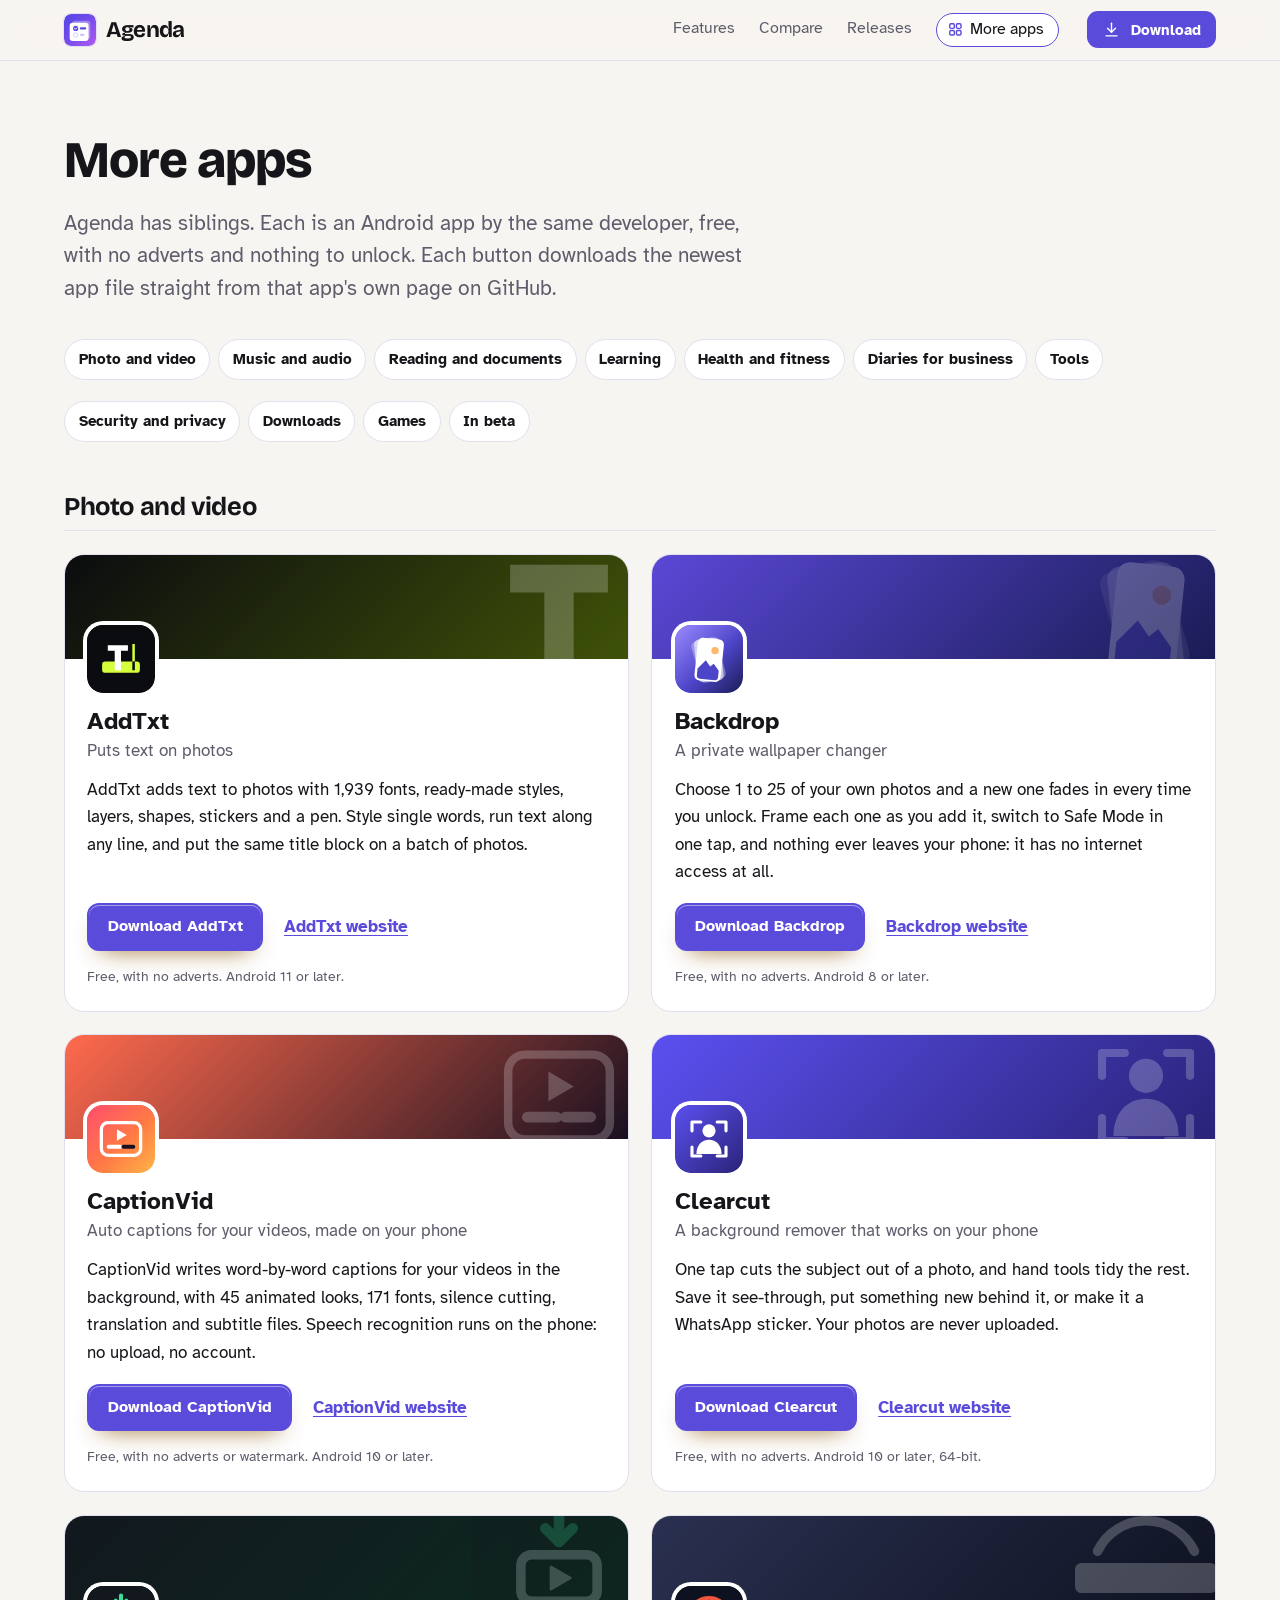
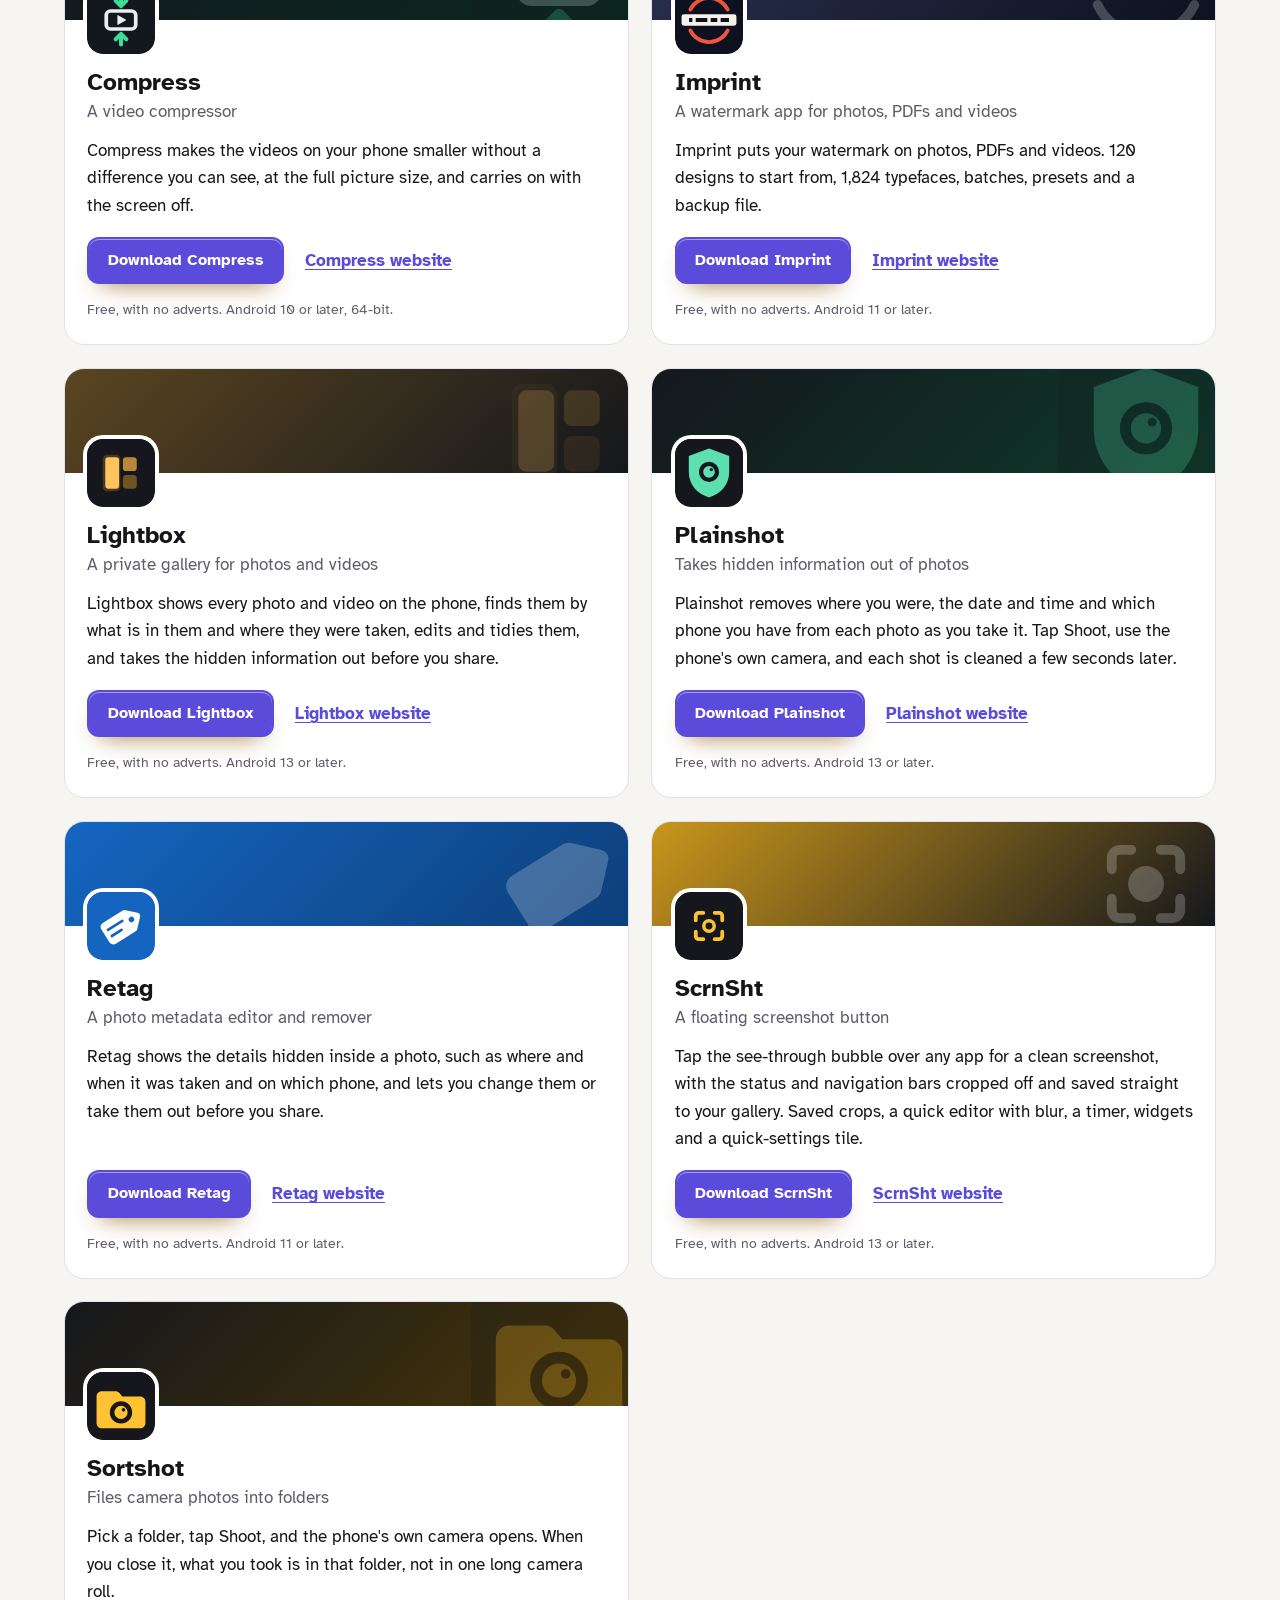
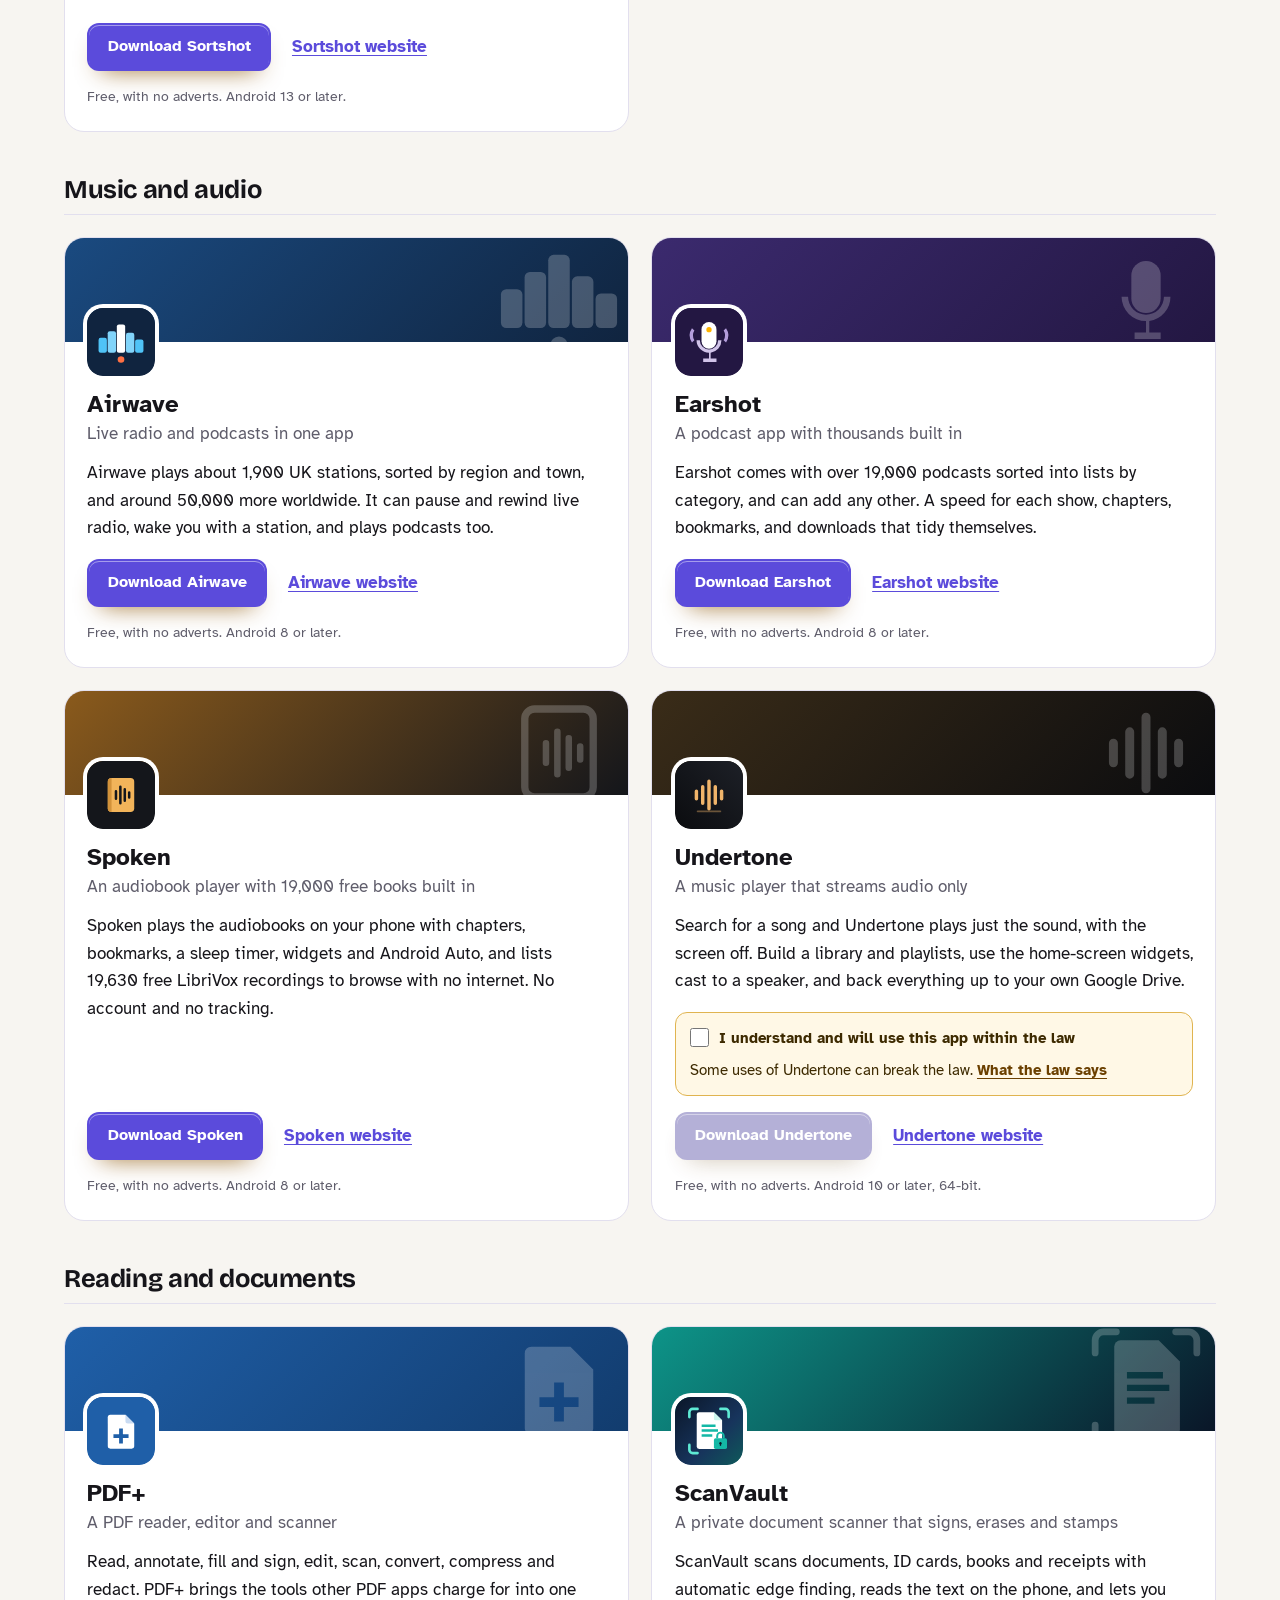
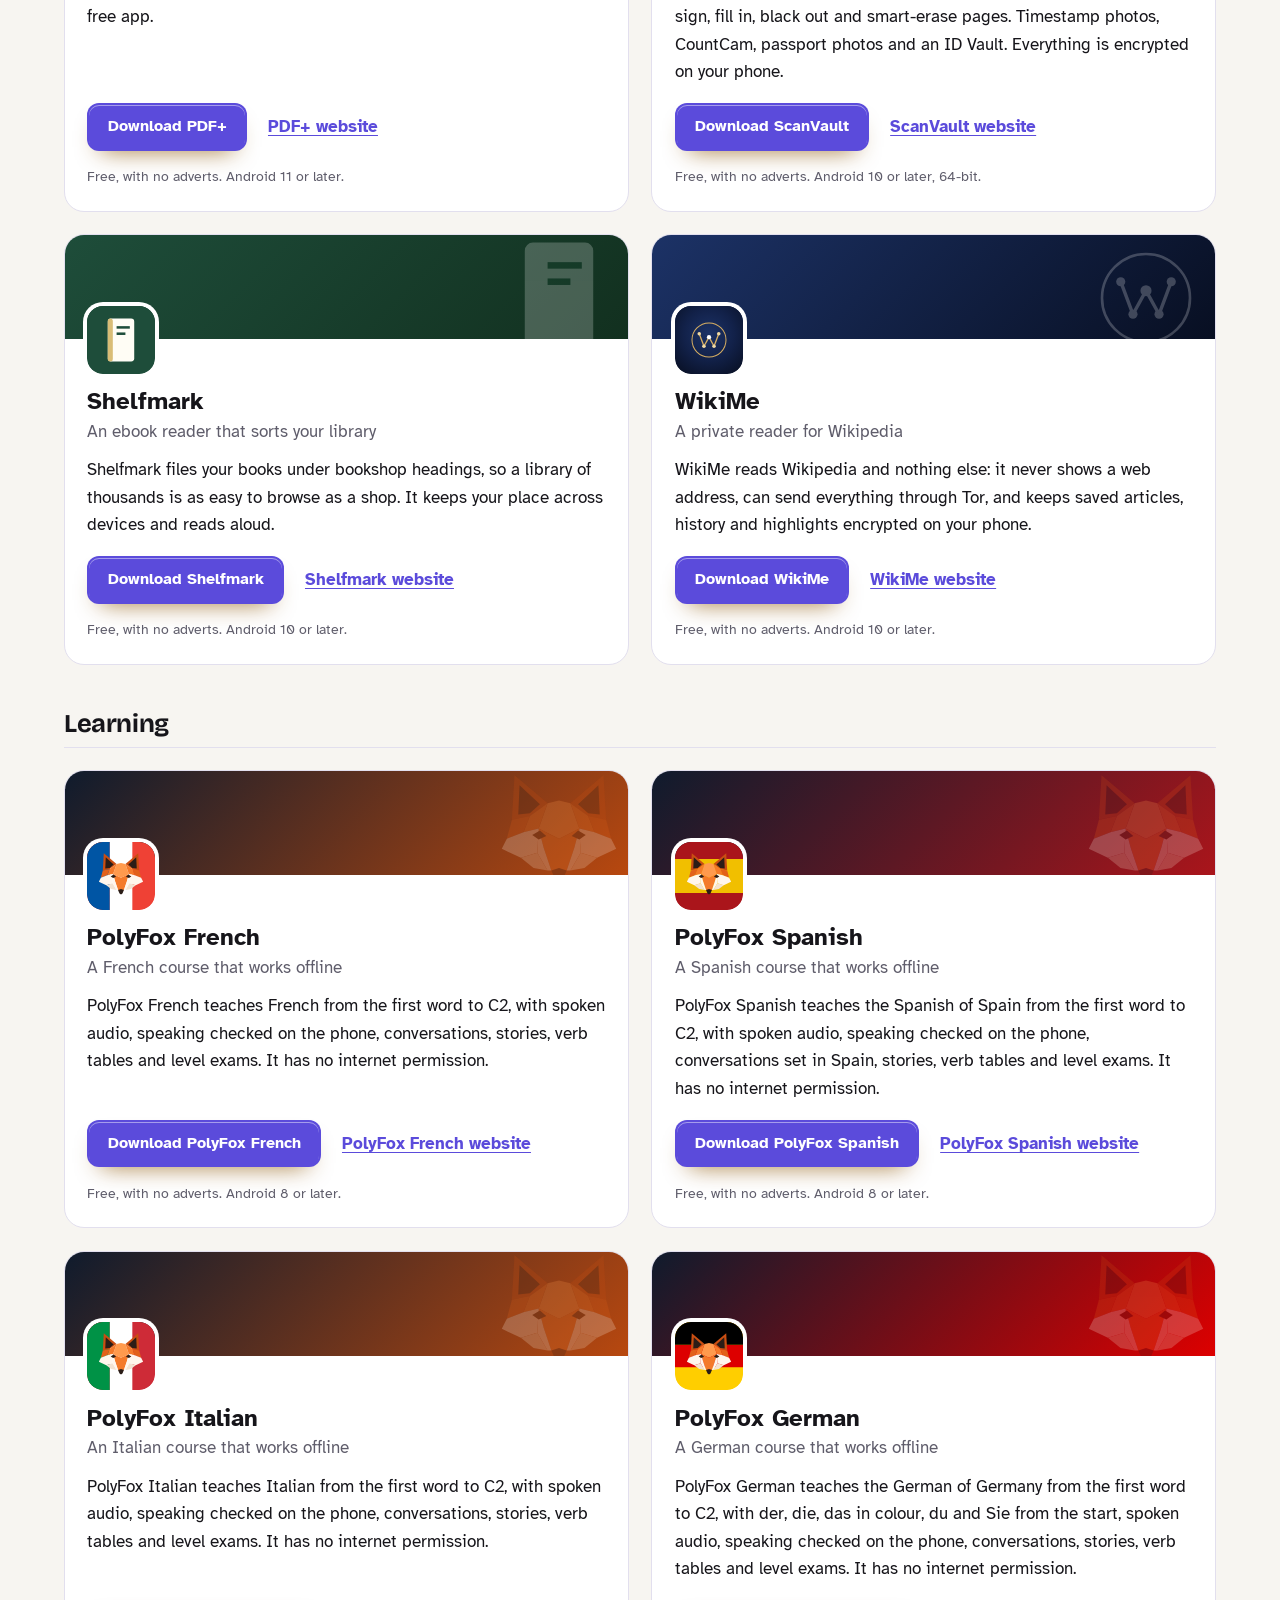
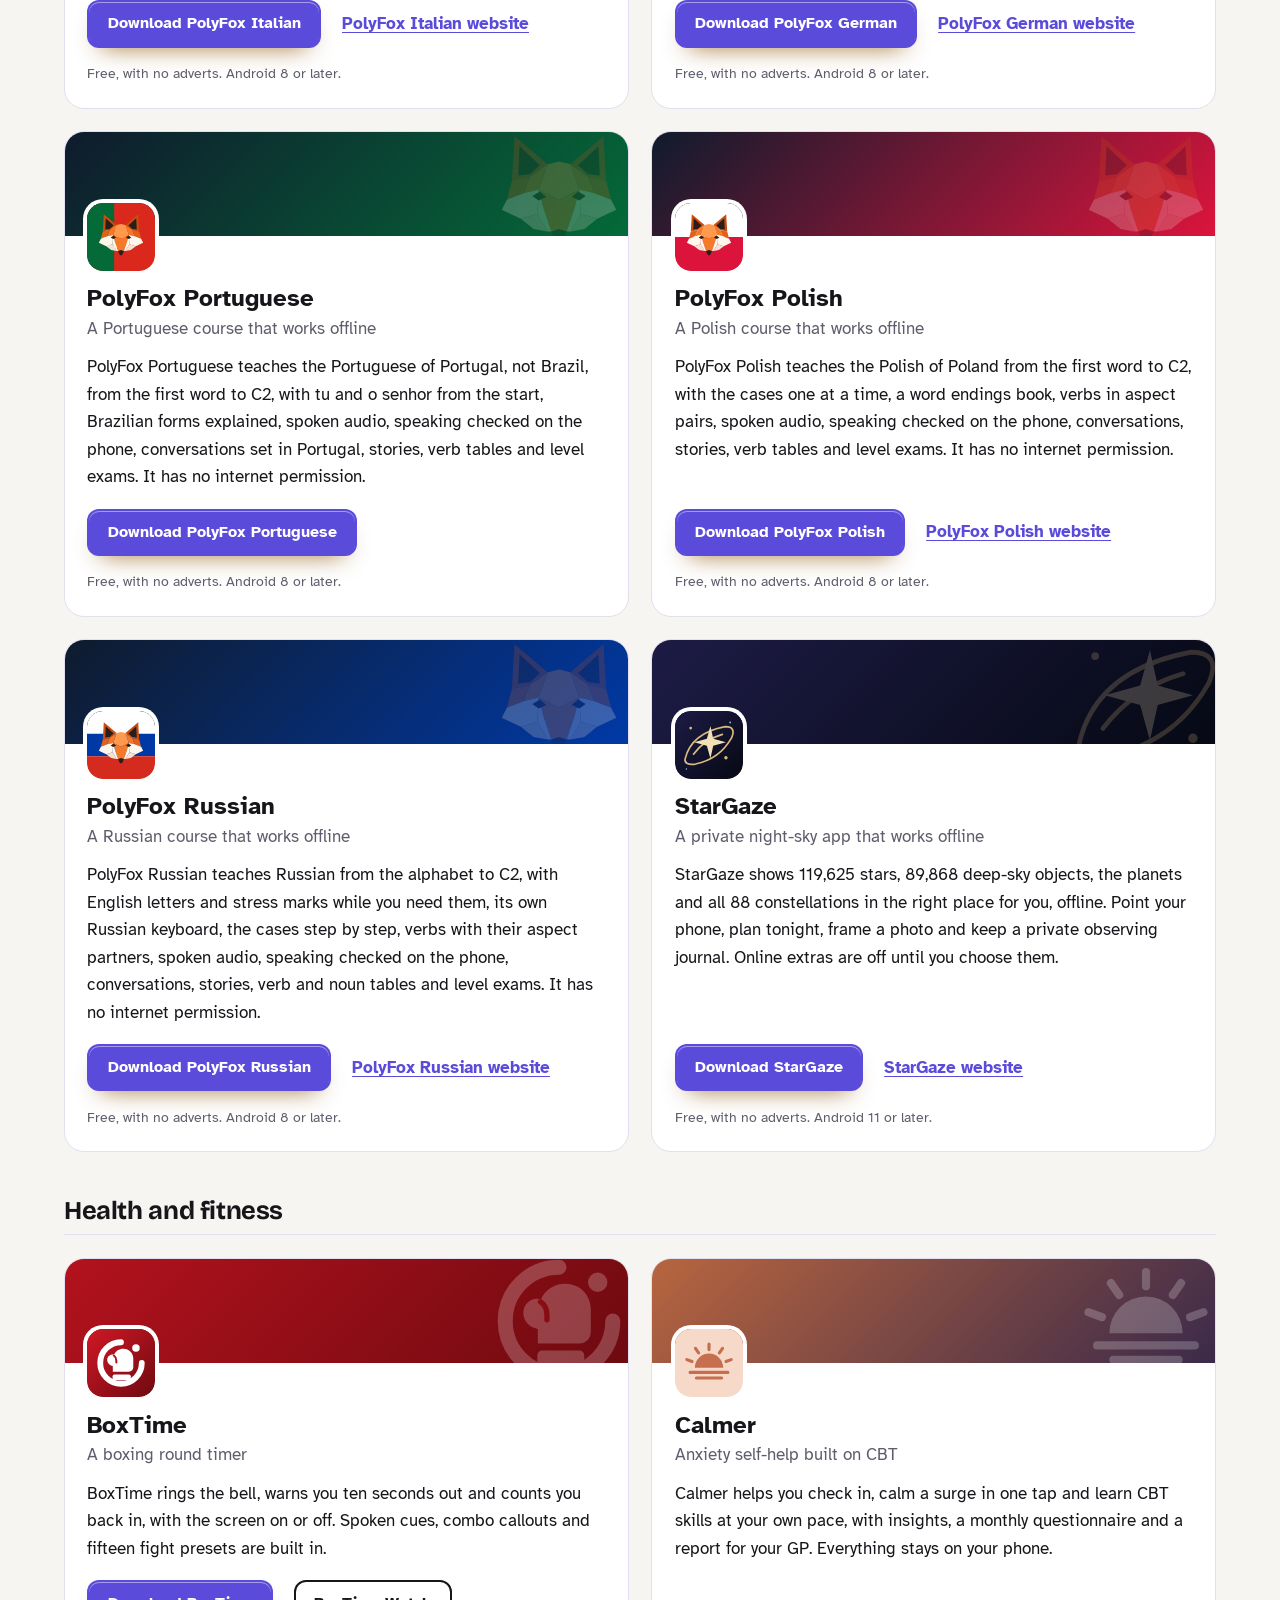
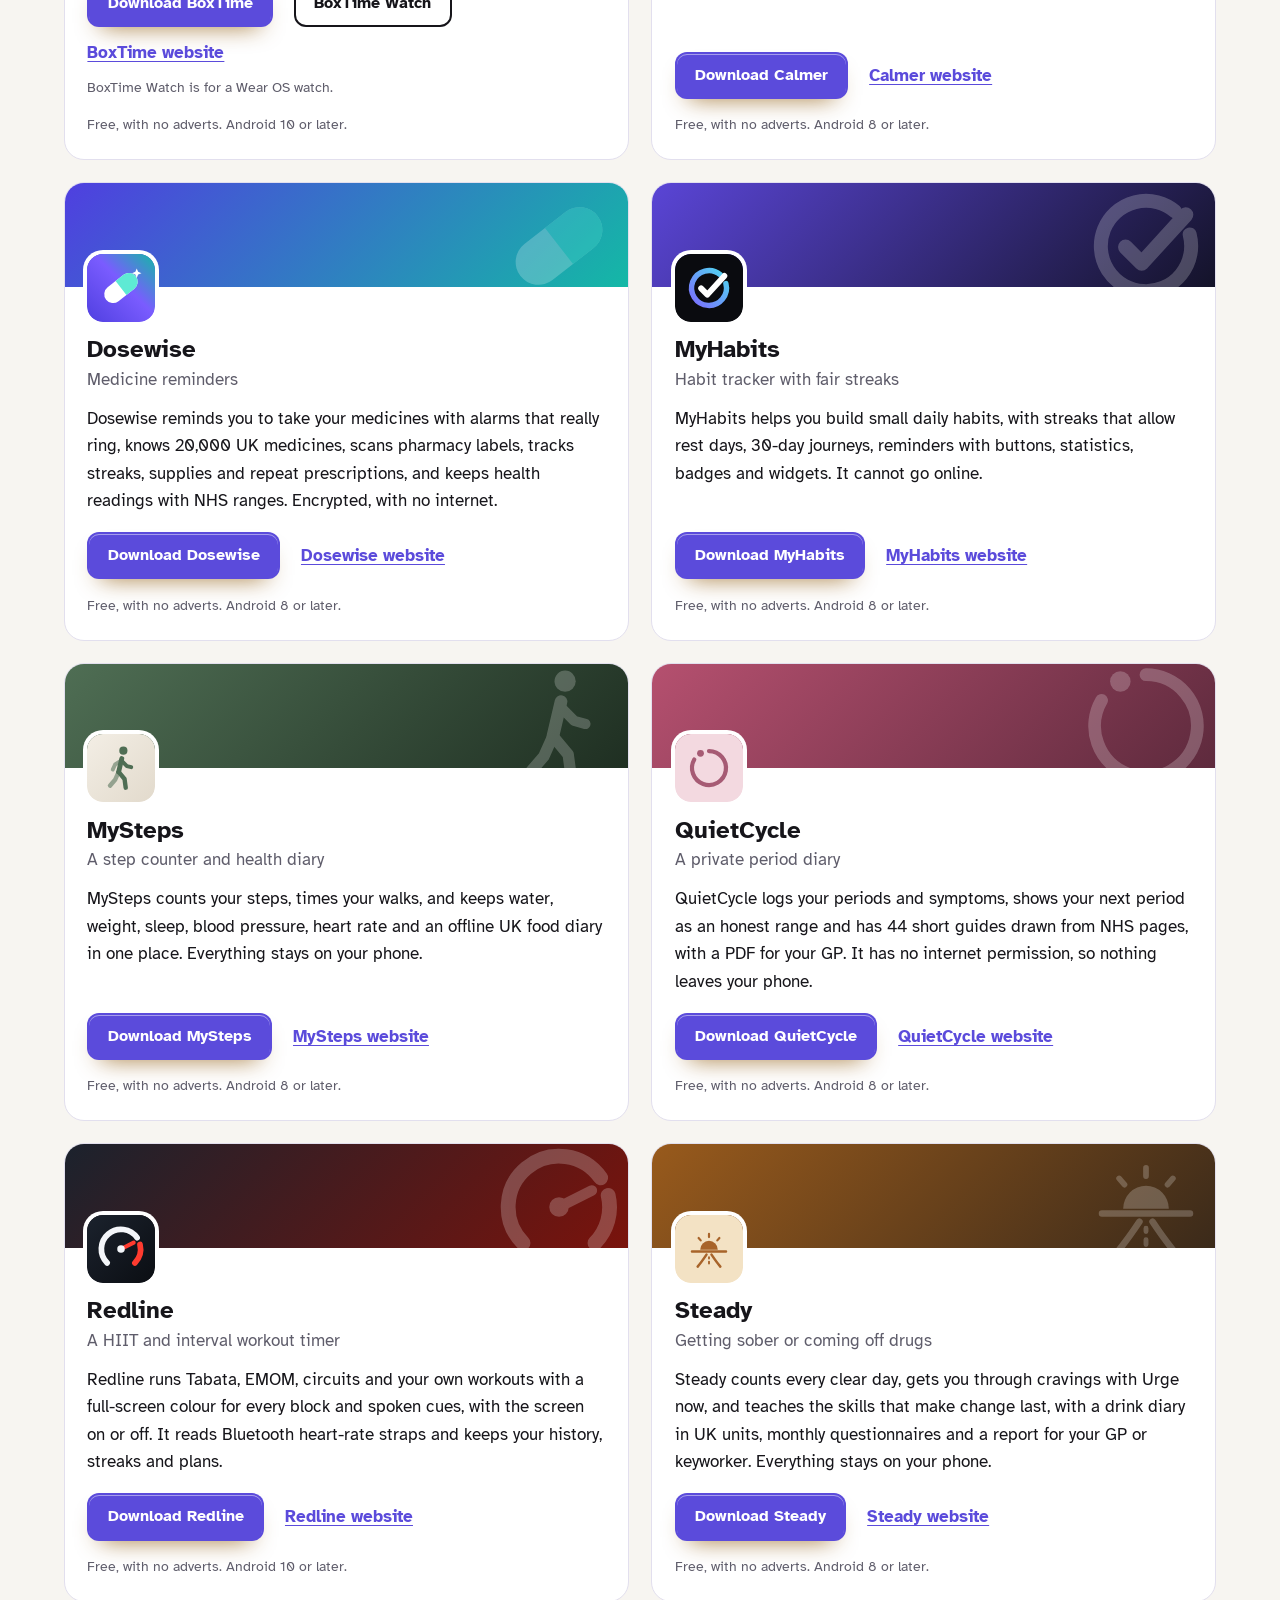
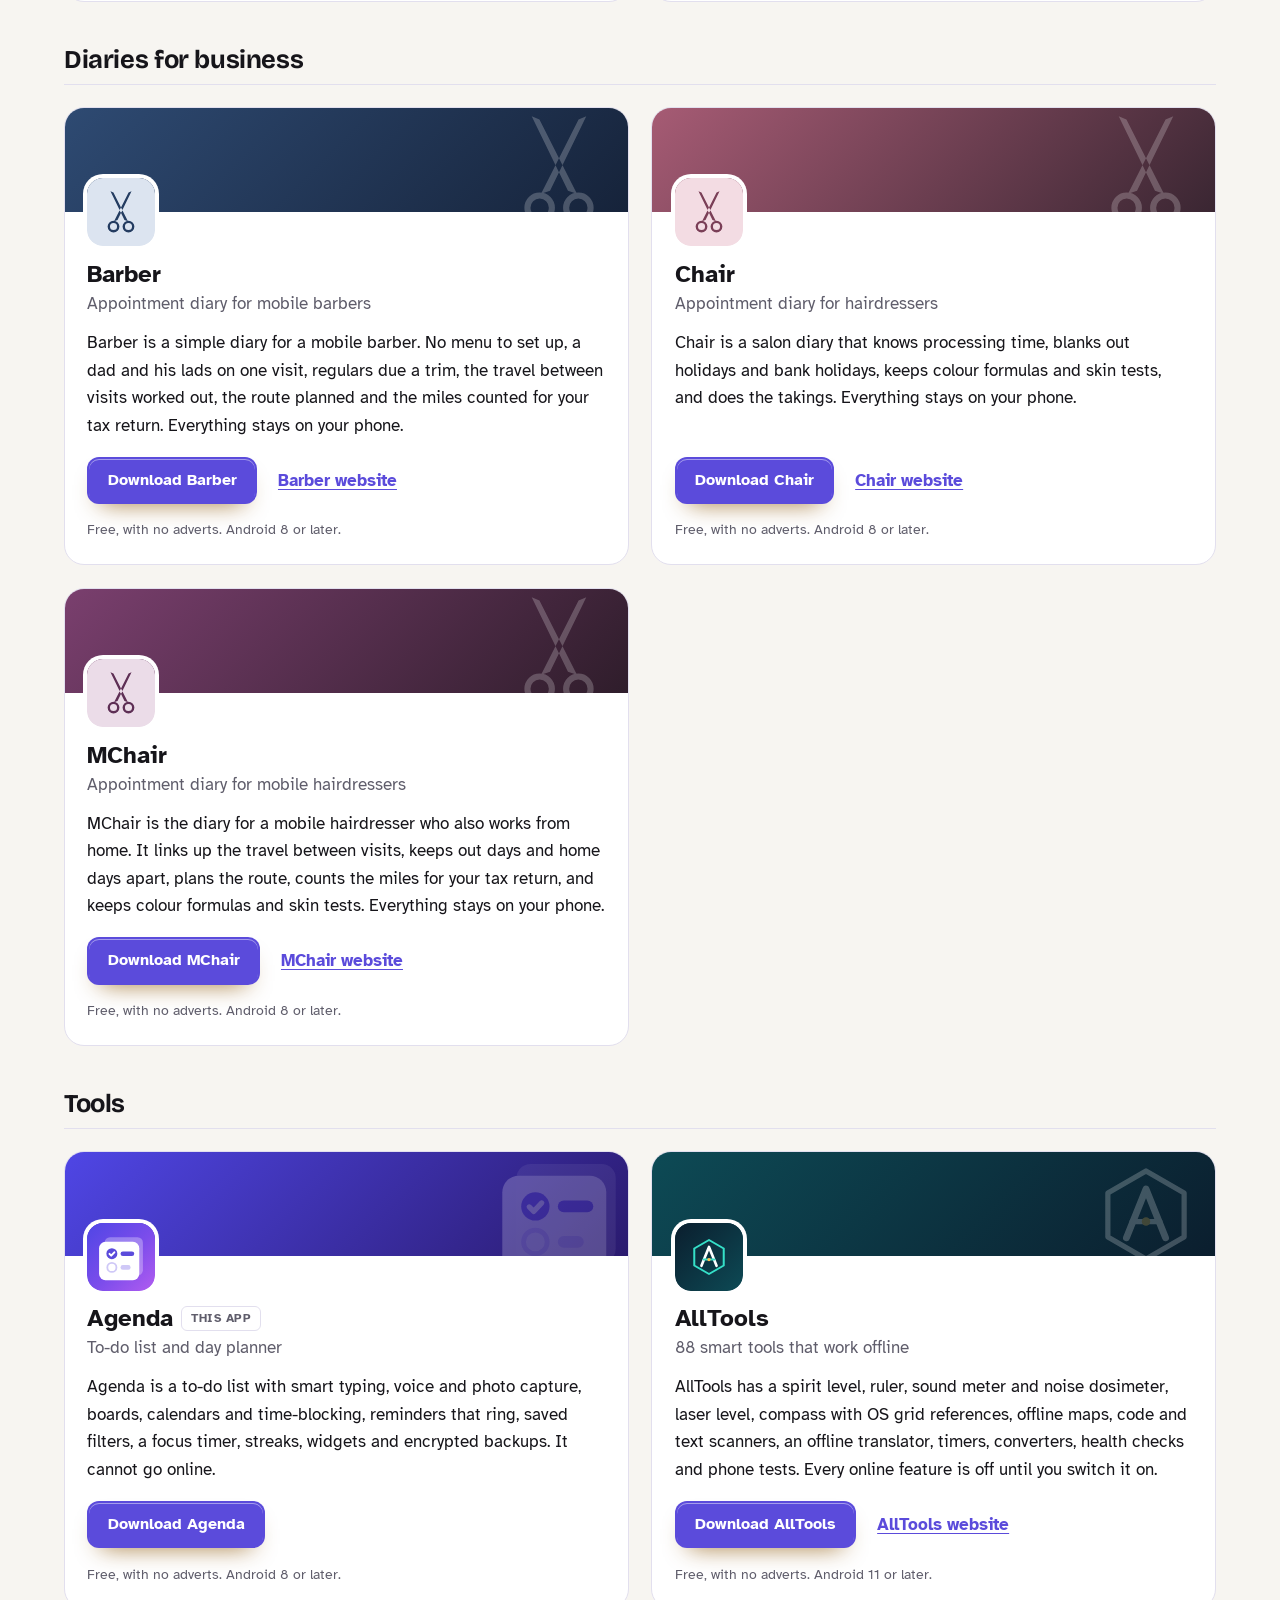
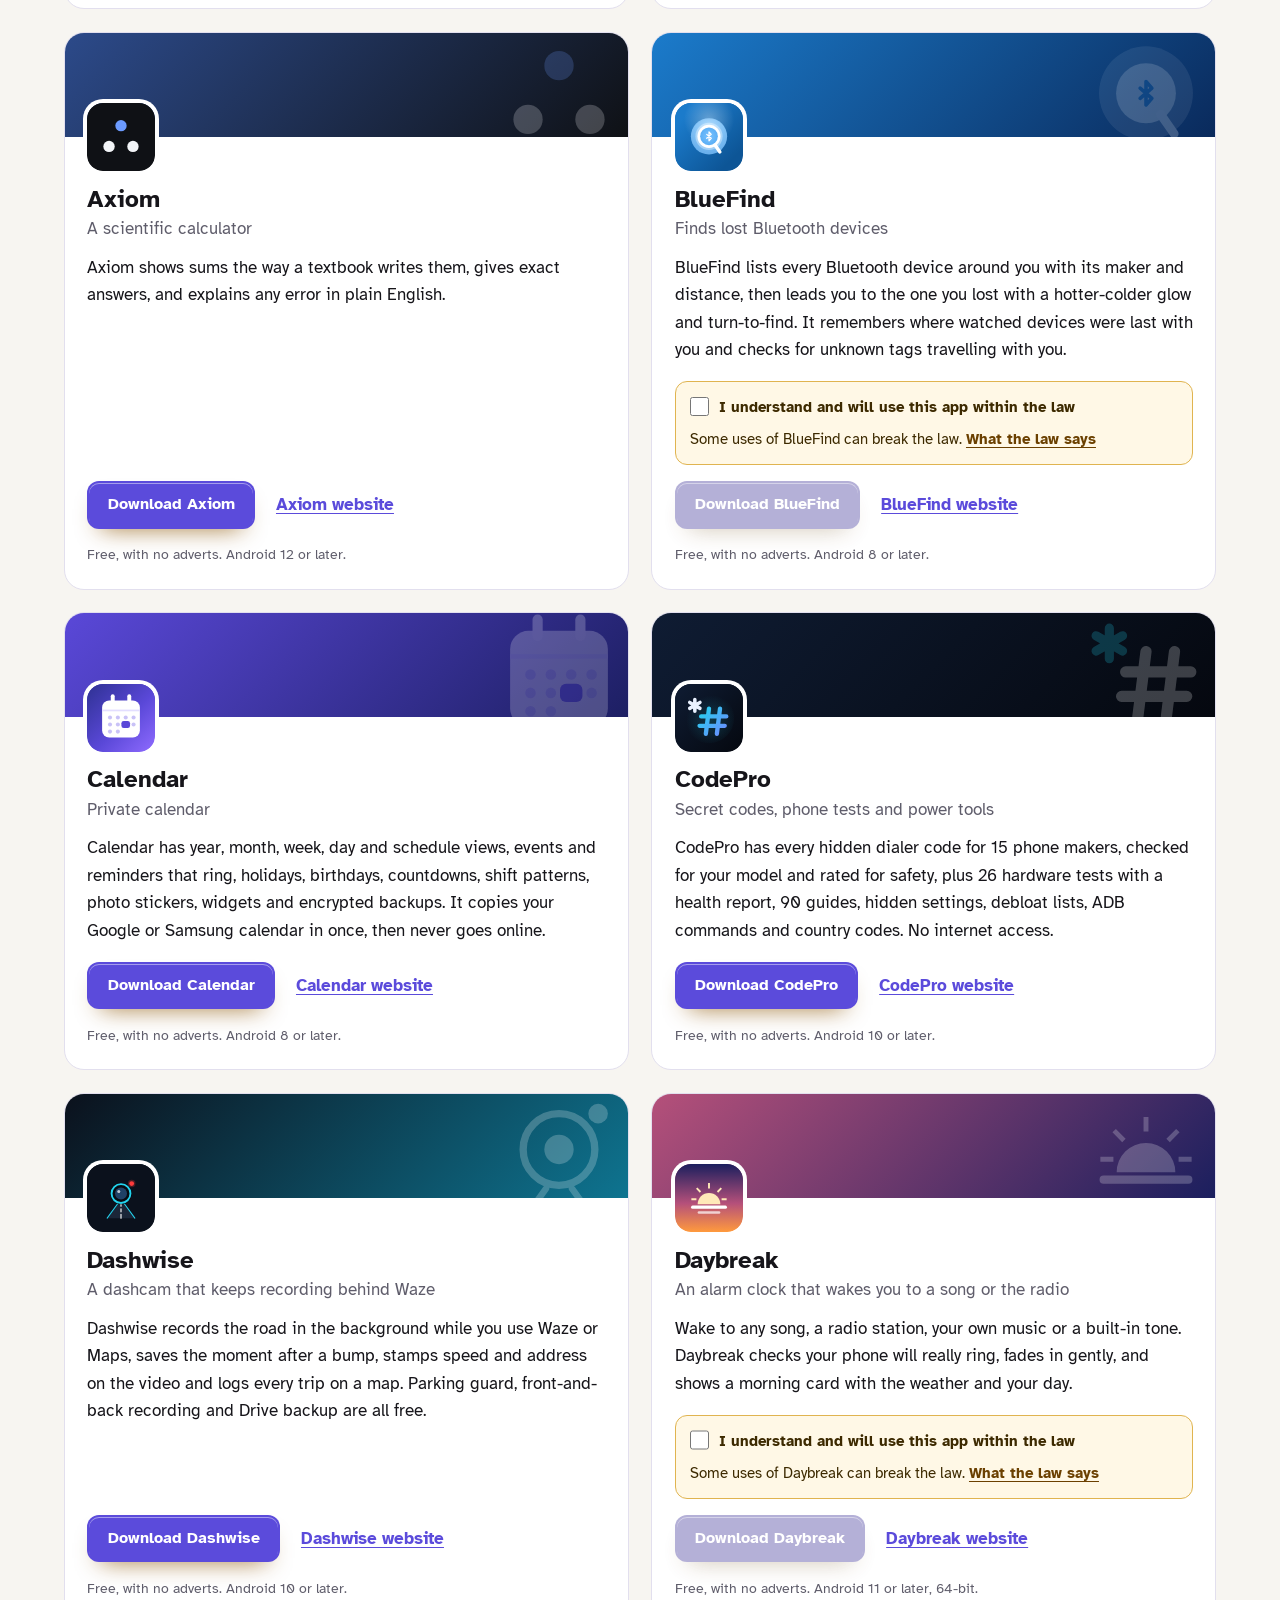
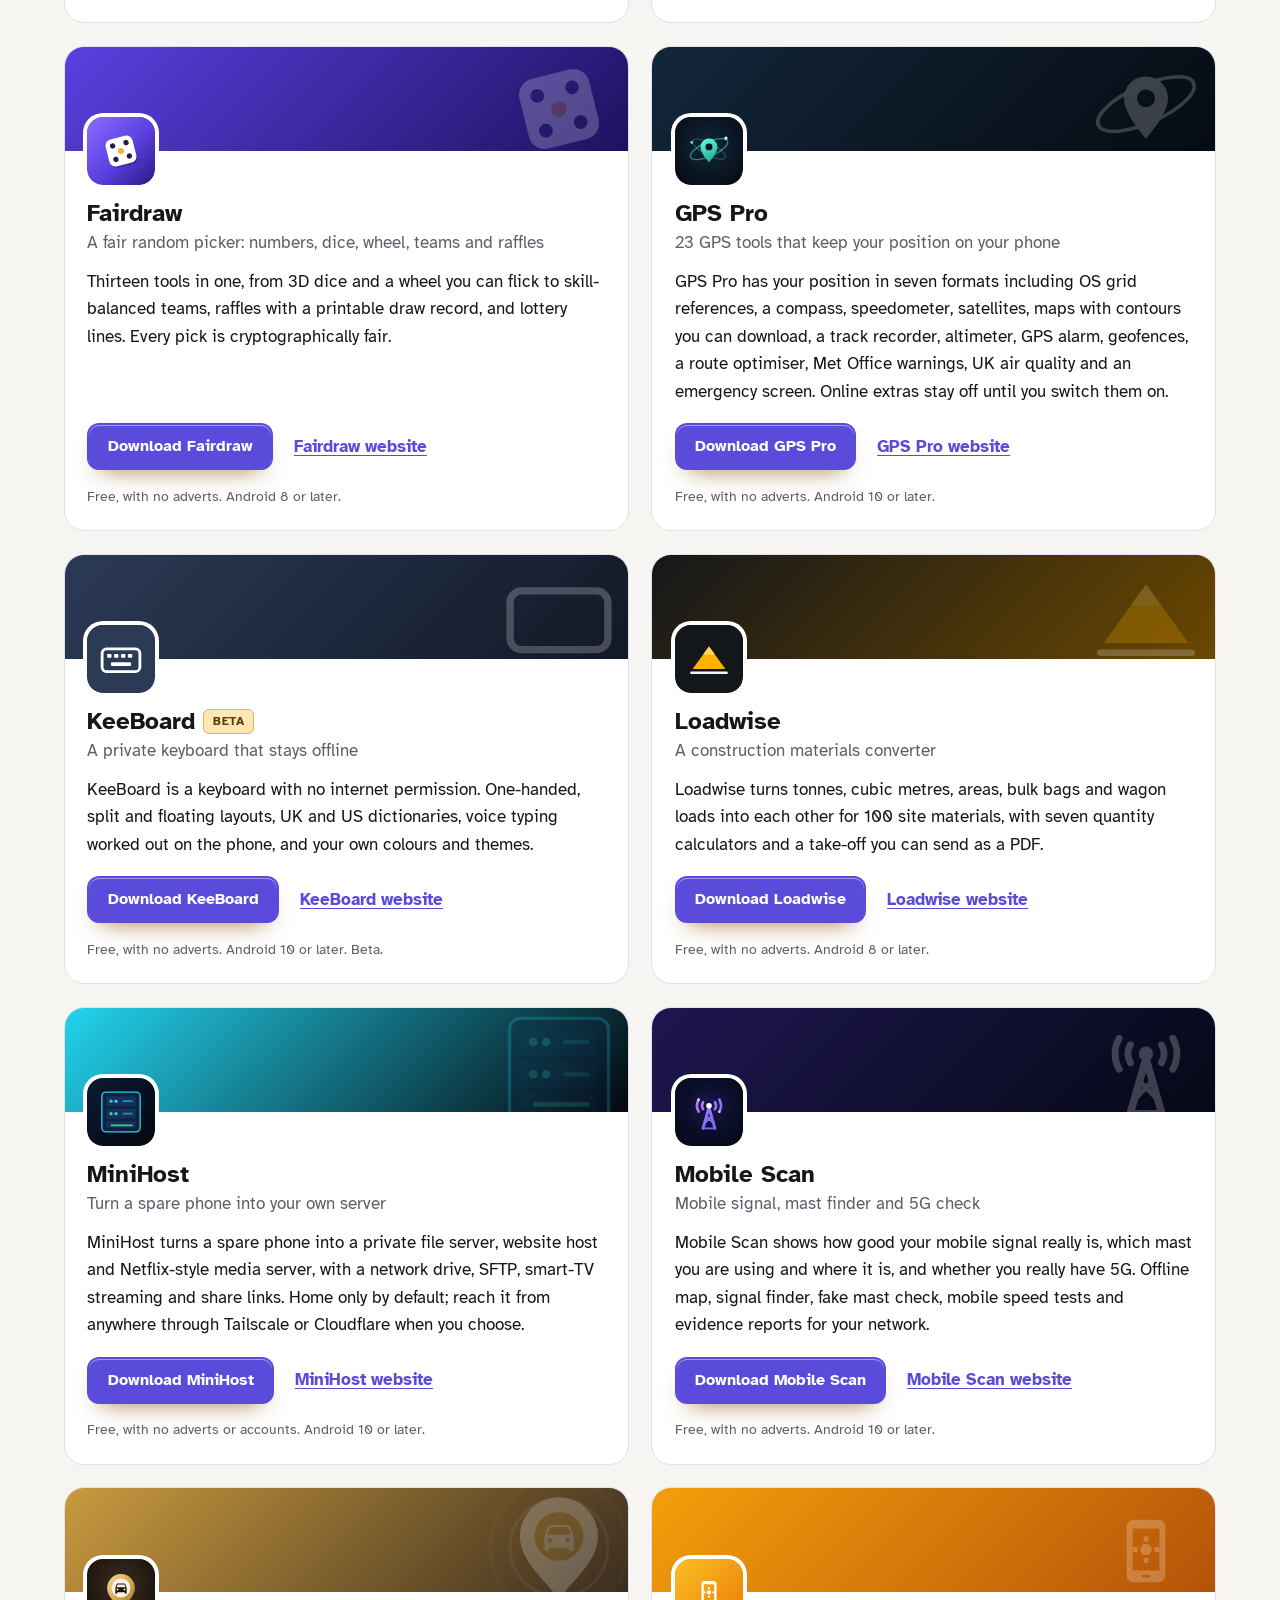
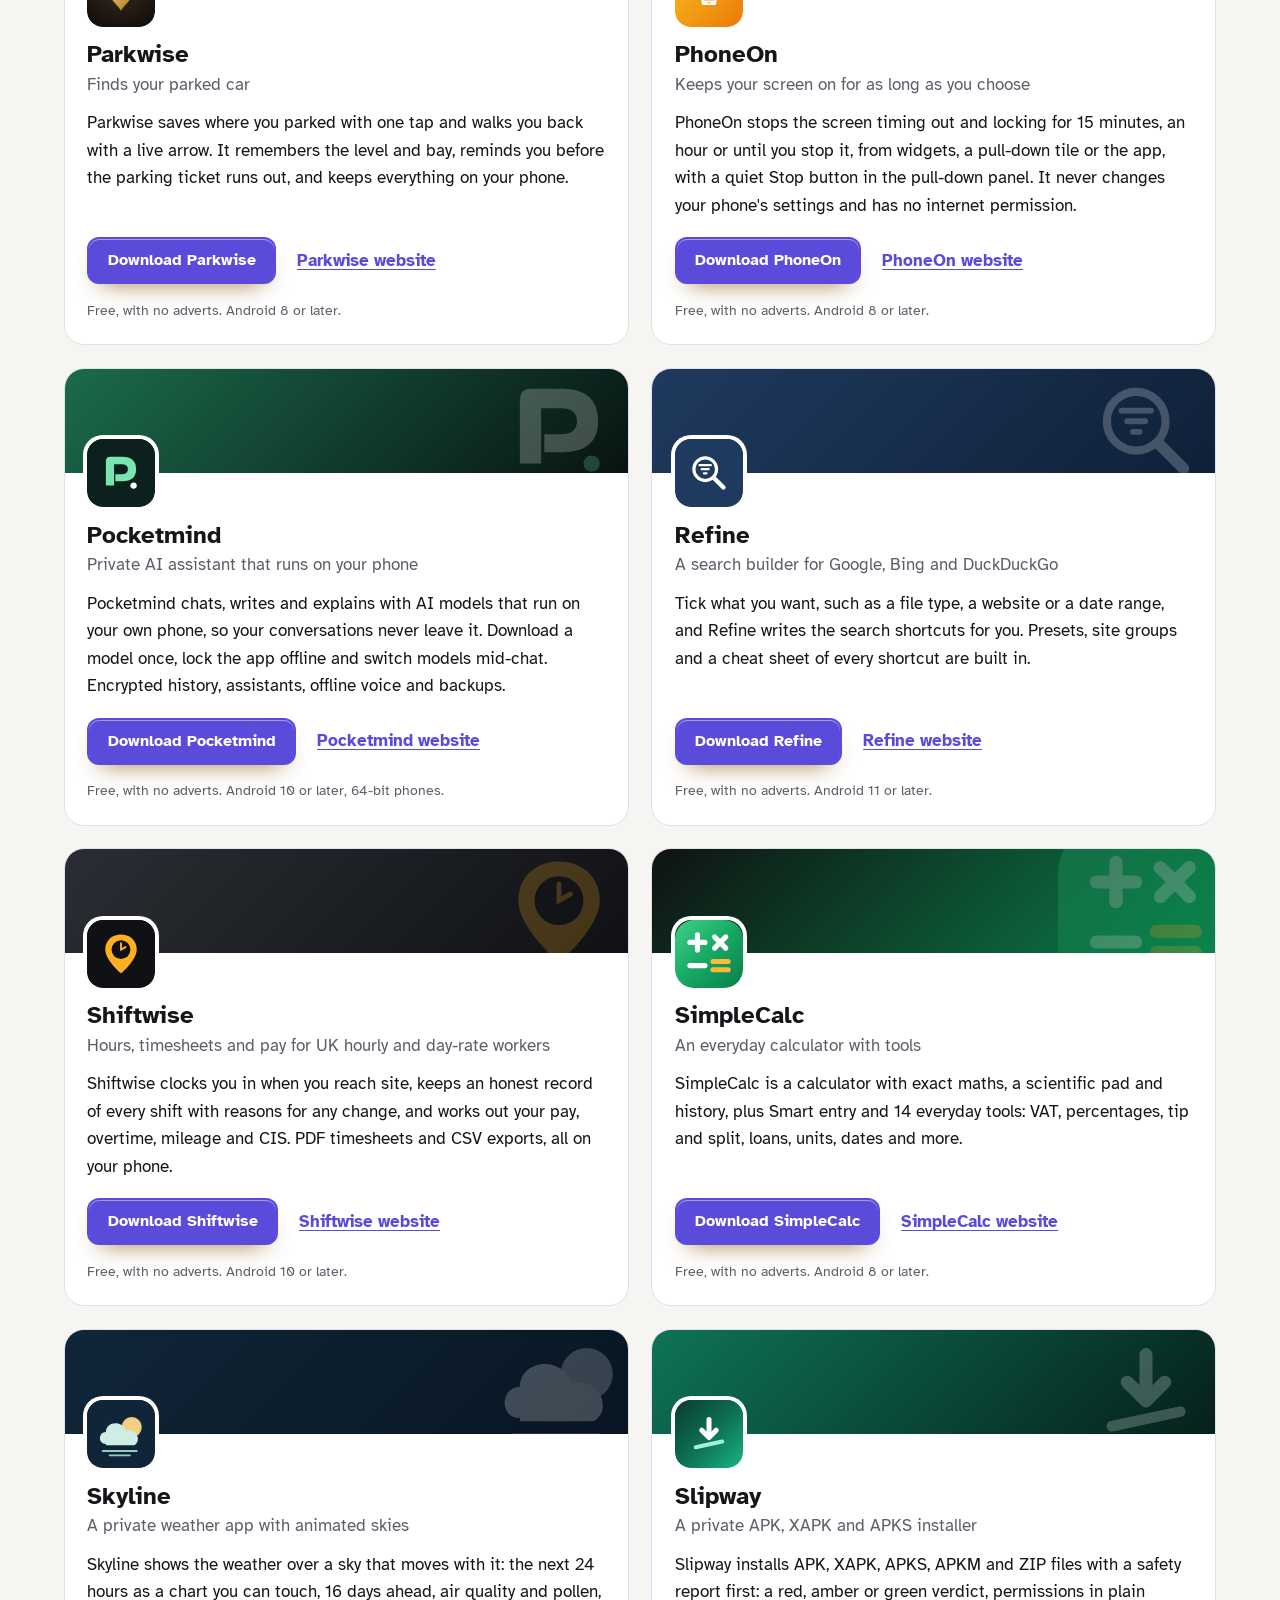
==== commit c5b619f3: "More apps: add AllTools" ====
--- a/more-apps.html
+++ b/more-apps.html
@@ -4,7 +4,7 @@
 <meta charset="utf-8">
 <meta name="viewport" content="width=device-width, initial-scale=1">
 <title>More free Android apps from the maker of Agenda</title>
-<meta name="description" content="All 93 free Android apps from the maker of Agenda, in one list by category, each with its download and a link to its website.">
+<meta name="description" content="All 94 free Android apps from the maker of Agenda, in one list by category, each with its download and a link to its website.">
 <meta name="author" content="Jonathan Jackson">
 <link rel="canonical" href="https://customgpter.github.io/agenda/more-apps.html">
 <meta name="theme-color" content="#f7f5f1" media="(prefers-color-scheme: light)">
@@ -12,7 +12,7 @@
 <meta property="og:type" content="website">
 <meta property="og:site_name" content="Agenda">
 <meta property="og:title" content="More free Android apps from the maker of Agenda">
-<meta property="og:description" content="All 93 free Android apps from the maker of Agenda, in one list by category, each with its download and a link to its website.">
+<meta property="og:description" content="All 94 free Android apps from the maker of Agenda, in one list by category, each with its download and a link to its website.">
 <meta property="og:url" content="https://customgpter.github.io/agenda/more-apps.html">
 <meta property="og:image" content="https://customgpter.github.io/agenda/assets/og.png">
 <meta property="og:image:width" content="1200">
@@ -26,7 +26,7 @@
 <link rel="preload" href="./assets/fonts/atkinson-hyperlegible-latin-400-normal.woff2" as="font" type="font/woff2" crossorigin>
 <link rel="stylesheet" href="./assets/site.css?v=1">
 <link rel="stylesheet" href="./assets/house.css?v=1">
-<script type="application/ld+json">{"@context":"https://schema.org","@type":"ItemList","name":"Apps from the maker of Agenda","url":"https://customgpter.github.io/agenda/more-apps.html","itemListElement":[{"@type":"ListItem","position":1,"name":"AddTxt","url":"https://customgpter.github.io/addtxt/"},{"@type":"ListItem","position":2,"name":"Backdrop","url":"https://customgpter.github.io/backdrop/"},{"@type":"ListItem","position":3,"name":"CaptionVid","url":"https://customgpter.github.io/captionvid/"},{"@type":"ListItem","position":4,"name":"Clearcut","url":"https://customgpter.github.io/clearcut/"},{"@type":"ListItem","position":5,"name":"Compress","url":"https://customgpter.github.io/compress/"},{"@type":"ListItem","position":6,"name":"Imprint","url":"https://customgpter.github.io/imprint/"},{"@type":"ListItem","position":7,"name":"Lightbox","url":"https://customgpter.github.io/lightbox/"},{"@type":"ListItem","position":8,"name":"Plainshot","url":"https://customgpter.github.io/plainshot/"},{"@type":"ListItem","position":9,"name":"Retag","url":"https://customgpter.github.io/retag/"},{"@type":"ListItem","position":10,"name":"ScrnSht","url":"https://customgpter.github.io/scrnsht/"},{"@type":"ListItem","position":11,"name":"Sortshot","url":"https://customgpter.github.io/sortshot/"},{"@type":"ListItem","position":12,"name":"Airwave","url":"https://customgpter.github.io/airwave/"},{"@type":"ListItem","position":13,"name":"Earshot","url":"https://customgpter.github.io/earshot/"},{"@type":"ListItem","position":14,"name":"Spoken","url":"https://customgpter.github.io/spoken/"},{"@type":"ListItem","position":15,"name":"Undertone","url":"https://customgpter.github.io/undertone/"},{"@type":"ListItem","position":16,"name":"PDF+","url":"https://customgpter.github.io/pdfplus/"},{"@type":"ListItem","position":17,"name":"ScanVault","url":"https://customgpter.github.io/scanvault/"},{"@type":"ListItem","position":18,"name":"Shelfmark","url":"https://customgpter.github.io/shelfmark/"},{"@type":"ListItem","position":19,"name":"WikiMe","url":"https://customgpter.github.io/wikime/"},{"@type":"ListItem","position":20,"name":"PolyFox French","url":"https://customgpter.github.io/polyfox/"},{"@type":"ListItem","position":21,"name":"PolyFox German","url":"https://customgpter.github.io/polyfox-german/"},{"@type":"ListItem","position":22,"name":"PolyFox Polish","url":"https://customgpter.github.io/polyfox-polish/"},{"@type":"ListItem","position":23,"name":"PolyFox Russian","url":"https://customgpter.github.io/polyfox-russian/"},{"@type":"ListItem","position":24,"name":"StarGaze","url":"https://customgpter.github.io/stargaze/"},{"@type":"ListItem","position":25,"name":"BoxTime","url":"https://customgpter.github.io/boxtime/"},{"@type":"ListItem","position":26,"name":"Calmer","url":"https://customgpter.github.io/calmer/"},{"@type":"ListItem","position":27,"name":"Dosewise","url":"https://customgpter.github.io/dosewise/"},{"@type":"ListItem","position":28,"name":"MyHabits","url":"https://customgpter.github.io/myhabits/"},{"@type":"ListItem","position":29,"name":"MySteps","url":"https://customgpter.github.io/mysteps/"},{"@type":"ListItem","position":30,"name":"QuietCycle","url":"https://customgpter.github.io/quietcycle/"},{"@type":"ListItem","position":31,"name":"Redline","url":"https://customgpter.github.io/redline/"},{"@type":"ListItem","position":32,"name":"Steady","url":"https://customgpter.github.io/steady/"},{"@type":"ListItem","position":33,"name":"Barber","url":"https://customgpter.github.io/barber/"},{"@type":"ListItem","position":34,"name":"Chair","url":"https://customgpter.github.io/chair/"},{"@type":"ListItem","position":35,"name":"MChair","url":"https://customgpter.github.io/mchair/"},{"@type":"ListItem","position":36,"name":"Agenda","url":"https://customgpter.github.io/agenda/"},{"@type":"ListItem","position":37,"name":"Axiom","url":"https://customgpter.github.io/axiom/"},{"@type":"ListItem","position":38,"name":"BlueFind","url":"https://customgpter.github.io/bluefind/"},{"@type":"ListItem","position":39,"name":"Calendar","url":"https://customgpter.github.io/calendar/"},{"@type":"ListItem","position":40,"name":"CodePro","url":"https://customgpter.github.io/codepro/"},{"@type":"ListItem","position":41,"name":"Dashwise","url":"https://customgpter.github.io/dashwise/"},{"@type":"ListItem","position":42,"name":"Daybreak","url":"https://customgpter.github.io/daybreak/"},{"@type":"ListItem","position":43,"name":"Fairdraw","url":"https://customgpter.github.io/fairdraw/"},{"@type":"ListItem","position":44,"name":"GPS Pro","url":"https://customgpter.github.io/gpspro/"},{"@type":"ListItem","position":45,"name":"KeeBoard","url":"https://customgpter.github.io/keeboard/"},{"@type":"ListItem","position":46,"name":"Loadwise","url":"https://customgpter.github.io/loadwise/"},{"@type":"ListItem","position":47,"name":"MiniHost","url":"https://customgpter.github.io/minihost/"},{"@type":"ListItem","position":48,"name":"Mobile Scan","url":"https://customgpter.github.io/mobilescan/"},{"@type":"ListItem","position":49,"name":"Parkwise","url":"https://customgpter.github.io/parkwise/"},{"@type":"ListItem","position":50,"name":"Pocketmind","url":"https://customgpter.github.io/pocketmind/"},{"@type":"ListItem","position":51,"name":"Refine","url":"https://customgpter.github.io/refine/"},{"@type":"ListItem","position":52,"name":"Shiftwise","url":"https://customgpter.github.io/shiftwise/"},{"@type":"ListItem","position":53,"name":"SimpleCalc","url":"https://customgpter.github.io/simplecalc/"},{"@type":"ListItem","position":54,"name":"Skyline","url":"https://customgpter.github.io/skyline/"},{"@type":"ListItem","position":55,"name":"Slipway","url":"https://customgpter.github.io/slipway/"},{"@type":"ListItem","position":56,"name":"Tagger","url":"https://customgpter.github.io/tagger/"},{"@type":"ListItem","position":57,"name":"TotalClean","url":"https://customgpter.github.io/totalclean/"},{"@type":"ListItem","position":58,"name":"TVLink","url":"https://customgpter.github.io/tvlink/"},{"@type":"ListItem","position":59,"name":"Unbox","url":"https://customgpter.github.io/unbox/"},{"@type":"ListItem","position":60,"name":"WhatsKeep","url":"https://customgpter.github.io/whatskeep/"},{"@type":"ListItem","position":61,"name":"WiFi Scan","url":"https://customgpter.github.io/wifiscan/"},{"@type":"ListItem","position":62,"name":"Auditly","url":"https://customgpter.github.io/auditly/"},{"@type":"ListItem","position":63,"name":"Backchannel","url":"https://customgpter.github.io/backchannel/"},{"@type":"ListItem","position":64,"name":"ENotes","url":"https://customgpter.github.io/enotes/"},{"@type":"ListItem","position":65,"name":"FindMe","url":"https://customgpter.github.io/findme/"},{"@type":"ListItem","position":66,"name":"iLock","url":"https://customgpter.github.io/ilock/"},{"@type":"ListItem","position":67,"name":"ImSafe","url":"https://customgpter.github.io/imsafe/"},{"@type":"ListItem","position":68,"name":"IShred","url":"https://customgpter.github.io/ishred/"},{"@type":"ListItem","position":69,"name":"LockBox","url":"https://customgpter.github.io/lockbox/"},{"@type":"ListItem","position":70,"name":"PassVault","url":"https://customgpter.github.io/passvault/"},{"@type":"ListItem","position":71,"name":"SpyFind","url":"https://customgpter.github.io/spyfind/"},{"@type":"ListItem","position":72,"name":"TextWipe","url":"https://customgpter.github.io/textwipe/"},{"@type":"ListItem","position":73,"name":"Tracewire","url":"https://customgpter.github.io/tracewire/"},{"@type":"ListItem","position":74,"name":"Vigil","url":"https://customgpter.github.io/vigil/"},{"@type":"ListItem","position":75,"name":"Grab","url":"https://customgpter.github.io/grab/"},{"@type":"ListItem","position":76,"name":"Swarm","url":"https://customgpter.github.io/swarm/"},{"@type":"ListItem","position":77,"name":"Plane Games","url":"https://customgpter.github.io/plane-games/"},{"@type":"ListItem","position":78,"name":"Ninefold","url":"https://customgpter.github.io/ninefold/"},{"@type":"ListItem","position":79,"name":"Cubewise","url":"https://customgpter.github.io/cubewise/"},{"@type":"ListItem","position":80,"name":"Tilewise","url":"https://customgpter.github.io/tilewise/"},{"@type":"ListItem","position":81,"name":"Letterwise","url":"https://customgpter.github.io/letterwise/"},{"@type":"ListItem","position":82,"name":"Kingside","url":"https://customgpter.github.io/kingside/"},{"@type":"ListItem","position":83,"name":"Deckhand","url":"https://customgpter.github.io/deckhand/"},{"@type":"ListItem","position":84,"name":"SNESForge","url":"https://customgpter.github.io/snesforge/"},{"@type":"ListItem","position":85,"name":"Fame Boy","url":"https://customgpter.github.io/fameboy/"},{"@type":"ListItem","position":86,"name":"PSPPro","url":"https://customgpter.github.io/psppro/"},{"@type":"ListItem","position":87,"name":"MegaGen","url":"https://customgpter.github.io/megagen/"},{"@type":"ListItem","position":88,"name":"QVR","url":"https://customgpter.github.io/qvr/"},{"@type":"ListItem","position":89,"name":"QVR Watch","url":"https://customgpter.github.io/qvr-watch/"},{"@type":"ListItem","position":90,"name":"QVRLite","url":"https://customgpter.github.io/qvrlite/"},{"@type":"ListItem","position":91,"name":"Onionz","url":"https://customgpter.github.io/onionz/"},{"@type":"ListItem","position":92,"name":"OnionzWeb","url":"https://customgpter.github.io/onionzweb/"}]}</script>
+<script type="application/ld+json">{"@context":"https://schema.org","@type":"ItemList","name":"Apps from the maker of Agenda","url":"https://customgpter.github.io/agenda/more-apps.html","itemListElement":[{"@type":"ListItem","position":1,"name":"AddTxt","url":"https://customgpter.github.io/addtxt/"},{"@type":"ListItem","position":2,"name":"Backdrop","url":"https://customgpter.github.io/backdrop/"},{"@type":"ListItem","position":3,"name":"CaptionVid","url":"https://customgpter.github.io/captionvid/"},{"@type":"ListItem","position":4,"name":"Clearcut","url":"https://customgpter.github.io/clearcut/"},{"@type":"ListItem","position":5,"name":"Compress","url":"https://customgpter.github.io/compress/"},{"@type":"ListItem","position":6,"name":"Imprint","url":"https://customgpter.github.io/imprint/"},{"@type":"ListItem","position":7,"name":"Lightbox","url":"https://customgpter.github.io/lightbox/"},{"@type":"ListItem","position":8,"name":"Plainshot","url":"https://customgpter.github.io/plainshot/"},{"@type":"ListItem","position":9,"name":"Retag","url":"https://customgpter.github.io/retag/"},{"@type":"ListItem","position":10,"name":"ScrnSht","url":"https://customgpter.github.io/scrnsht/"},{"@type":"ListItem","position":11,"name":"Sortshot","url":"https://customgpter.github.io/sortshot/"},{"@type":"ListItem","position":12,"name":"Airwave","url":"https://customgpter.github.io/airwave/"},{"@type":"ListItem","position":13,"name":"Earshot","url":"https://customgpter.github.io/earshot/"},{"@type":"ListItem","position":14,"name":"Spoken","url":"https://customgpter.github.io/spoken/"},{"@type":"ListItem","position":15,"name":"Undertone","url":"https://customgpter.github.io/undertone/"},{"@type":"ListItem","position":16,"name":"PDF+","url":"https://customgpter.github.io/pdfplus/"},{"@type":"ListItem","position":17,"name":"ScanVault","url":"https://customgpter.github.io/scanvault/"},{"@type":"ListItem","position":18,"name":"Shelfmark","url":"https://customgpter.github.io/shelfmark/"},{"@type":"ListItem","position":19,"name":"WikiMe","url":"https://customgpter.github.io/wikime/"},{"@type":"ListItem","position":20,"name":"PolyFox French","url":"https://customgpter.github.io/polyfox/"},{"@type":"ListItem","position":21,"name":"PolyFox German","url":"https://customgpter.github.io/polyfox-german/"},{"@type":"ListItem","position":22,"name":"PolyFox Polish","url":"https://customgpter.github.io/polyfox-polish/"},{"@type":"ListItem","position":23,"name":"PolyFox Russian","url":"https://customgpter.github.io/polyfox-russian/"},{"@type":"ListItem","position":24,"name":"StarGaze","url":"https://customgpter.github.io/stargaze/"},{"@type":"ListItem","position":25,"name":"BoxTime","url":"https://customgpter.github.io/boxtime/"},{"@type":"ListItem","position":26,"name":"Calmer","url":"https://customgpter.github.io/calmer/"},{"@type":"ListItem","position":27,"name":"Dosewise","url":"https://customgpter.github.io/dosewise/"},{"@type":"ListItem","position":28,"name":"MyHabits","url":"https://customgpter.github.io/myhabits/"},{"@type":"ListItem","position":29,"name":"MySteps","url":"https://customgpter.github.io/mysteps/"},{"@type":"ListItem","position":30,"name":"QuietCycle","url":"https://customgpter.github.io/quietcycle/"},{"@type":"ListItem","position":31,"name":"Redline","url":"https://customgpter.github.io/redline/"},{"@type":"ListItem","position":32,"name":"Steady","url":"https://customgpter.github.io/steady/"},{"@type":"ListItem","position":33,"name":"Barber","url":"https://customgpter.github.io/barber/"},{"@type":"ListItem","position":34,"name":"Chair","url":"https://customgpter.github.io/chair/"},{"@type":"ListItem","position":35,"name":"MChair","url":"https://customgpter.github.io/mchair/"},{"@type":"ListItem","position":36,"name":"Agenda","url":"https://customgpter.github.io/agenda/"},{"@type":"ListItem","position":37,"name":"AllTools","url":"https://customgpter.github.io/alltools/"},{"@type":"ListItem","position":38,"name":"Axiom","url":"https://customgpter.github.io/axiom/"},{"@type":"ListItem","position":39,"name":"BlueFind","url":"https://customgpter.github.io/bluefind/"},{"@type":"ListItem","position":40,"name":"Calendar","url":"https://customgpter.github.io/calendar/"},{"@type":"ListItem","position":41,"name":"CodePro","url":"https://customgpter.github.io/codepro/"},{"@type":"ListItem","position":42,"name":"Dashwise","url":"https://customgpter.github.io/dashwise/"},{"@type":"ListItem","position":43,"name":"Daybreak","url":"https://customgpter.github.io/daybreak/"},{"@type":"ListItem","position":44,"name":"Fairdraw","url":"https://customgpter.github.io/fairdraw/"},{"@type":"ListItem","position":45,"name":"GPS Pro","url":"https://customgpter.github.io/gpspro/"},{"@type":"ListItem","position":46,"name":"KeeBoard","url":"https://customgpter.github.io/keeboard/"},{"@type":"ListItem","position":47,"name":"Loadwise","url":"https://customgpter.github.io/loadwise/"},{"@type":"ListItem","position":48,"name":"MiniHost","url":"https://customgpter.github.io/minihost/"},{"@type":"ListItem","position":49,"name":"Mobile Scan","url":"https://customgpter.github.io/mobilescan/"},{"@type":"ListItem","position":50,"name":"Parkwise","url":"https://customgpter.github.io/parkwise/"},{"@type":"ListItem","position":51,"name":"Pocketmind","url":"https://customgpter.github.io/pocketmind/"},{"@type":"ListItem","position":52,"name":"Refine","url":"https://customgpter.github.io/refine/"},{"@type":"ListItem","position":53,"name":"Shiftwise","url":"https://customgpter.github.io/shiftwise/"},{"@type":"ListItem","position":54,"name":"SimpleCalc","url":"https://customgpter.github.io/simplecalc/"},{"@type":"ListItem","position":55,"name":"Skyline","url":"https://customgpter.github.io/skyline/"},{"@type":"ListItem","position":56,"name":"Slipway","url":"https://customgpter.github.io/slipway/"},{"@type":"ListItem","position":57,"name":"Tagger","url":"https://customgpter.github.io/tagger/"},{"@type":"ListItem","position":58,"name":"TotalClean","url":"https://customgpter.github.io/totalclean/"},{"@type":"ListItem","position":59,"name":"TVLink","url":"https://customgpter.github.io/tvlink/"},{"@type":"ListItem","position":60,"name":"Unbox","url":"https://customgpter.github.io/unbox/"},{"@type":"ListItem","position":61,"name":"WhatsKeep","url":"https://customgpter.github.io/whatskeep/"},{"@type":"ListItem","position":62,"name":"WiFi Scan","url":"https://customgpter.github.io/wifiscan/"},{"@type":"ListItem","position":63,"name":"Auditly","url":"https://customgpter.github.io/auditly/"},{"@type":"ListItem","position":64,"name":"Backchannel","url":"https://customgpter.github.io/backchannel/"},{"@type":"ListItem","position":65,"name":"ENotes","url":"https://customgpter.github.io/enotes/"},{"@type":"ListItem","position":66,"name":"FindMe","url":"https://customgpter.github.io/findme/"},{"@type":"ListItem","position":67,"name":"iLock","url":"https://customgpter.github.io/ilock/"},{"@type":"ListItem","position":68,"name":"ImSafe","url":"https://customgpter.github.io/imsafe/"},{"@type":"ListItem","position":69,"name":"IShred","url":"https://customgpter.github.io/ishred/"},{"@type":"ListItem","position":70,"name":"LockBox","url":"https://customgpter.github.io/lockbox/"},{"@type":"ListItem","position":71,"name":"PassVault","url":"https://customgpter.github.io/passvault/"},{"@type":"ListItem","position":72,"name":"SpyFind","url":"https://customgpter.github.io/spyfind/"},{"@type":"ListItem","position":73,"name":"TextWipe","url":"https://customgpter.github.io/textwipe/"},{"@type":"ListItem","position":74,"name":"Tracewire","url":"https://customgpter.github.io/tracewire/"},{"@type":"ListItem","position":75,"name":"Vigil","url":"https://customgpter.github.io/vigil/"},{"@type":"ListItem","position":76,"name":"Grab","url":"https://customgpter.github.io/grab/"},{"@type":"ListItem","position":77,"name":"Swarm","url":"https://customgpter.github.io/swarm/"},{"@type":"ListItem","position":78,"name":"Plane Games","url":"https://customgpter.github.io/plane-games/"},{"@type":"ListItem","position":79,"name":"Ninefold","url":"https://customgpter.github.io/ninefold/"},{"@type":"ListItem","position":80,"name":"Cubewise","url":"https://customgpter.github.io/cubewise/"},{"@type":"ListItem","position":81,"name":"Tilewise","url":"https://customgpter.github.io/tilewise/"},{"@type":"ListItem","position":82,"name":"Letterwise","url":"https://customgpter.github.io/letterwise/"},{"@type":"ListItem","position":83,"name":"Kingside","url":"https://customgpter.github.io/kingside/"},{"@type":"ListItem","position":84,"name":"Deckhand","url":"https://customgpter.github.io/deckhand/"},{"@type":"ListItem","position":85,"name":"SNESForge","url":"https://customgpter.github.io/snesforge/"},{"@type":"ListItem","position":86,"name":"Fame Boy","url":"https://customgpter.github.io/fameboy/"},{"@type":"ListItem","position":87,"name":"PSPPro","url":"https://customgpter.github.io/psppro/"},{"@type":"ListItem","position":88,"name":"MegaGen","url":"https://customgpter.github.io/megagen/"},{"@type":"ListItem","position":89,"name":"QVR","url":"https://customgpter.github.io/qvr/"},{"@type":"ListItem","position":90,"name":"QVR Watch","url":"https://customgpter.github.io/qvr-watch/"},{"@type":"ListItem","position":91,"name":"QVRLite","url":"https://customgpter.github.io/qvrlite/"},{"@type":"ListItem","position":92,"name":"Onionz","url":"https://customgpter.github.io/onionz/"},{"@type":"ListItem","position":93,"name":"OnionzWeb","url":"https://customgpter.github.io/onionzweb/"}]}</script>
 <link rel="stylesheet" href="./assets/apps-list.css?v=1">
 <script src="./assets/apps-list.js?v=1" defer></script>
 </head>
@@ -86,7 +86,7 @@
 <li class="mapp" style="--b:#7a3f6e;--b2:#2f1d2b"><div class="mapp-cover" aria-hidden="true"><svg viewBox="0 0 108 108"><g transform="translate(54 54) scale(1.25) translate(-54 -52)"><path fill="#fff" fill-rule="evenodd" d="M37 70.5a7.5 7.5 0 1 0 15 0a7.5 7.5 0 1 0-15 0zM40 70.5a4.5 4.5 0 1 0 9 0a4.5 4.5 0 1 0-9 0zM56 70.5a7.5 7.5 0 1 0 15 0a7.5 7.5 0 1 0-15 0zM59 70.5a4.5 4.5 0 1 0 9 0a4.5 4.5 0 1 0-9 0z"/><path fill="#fff" d="M45.2 63.6 49.6 62.2 67.4 25.6 63.6 27.2zM62.8 63.6 58.4 62.2 40.6 25.6 44.4 27.2z"/><circle cx="54" cy="49.8" r="1.8" fill="none"/></g></svg></div><div class="mapp-body"><svg class="mapp-icon" viewBox="0 0 108 108" aria-hidden="true"><rect width="108" height="108" rx="24" fill="#EBDCE8"/><g transform="translate(54 54) scale(1.25) translate(-54 -52)"><path fill="#5E2F55" fill-rule="evenodd" d="M37 70.5a7.5 7.5 0 1 0 15 0a7.5 7.5 0 1 0-15 0zM40 70.5a4.5 4.5 0 1 0 9 0a4.5 4.5 0 1 0-9 0zM56 70.5a7.5 7.5 0 1 0 15 0a7.5 7.5 0 1 0-15 0zM59 70.5a4.5 4.5 0 1 0 9 0a4.5 4.5 0 1 0-9 0z"/><path fill="#5E2F55" d="M45.2 63.6 49.6 62.2 67.4 25.6 63.6 27.2zM62.8 63.6 58.4 62.2 40.6 25.6 44.4 27.2z"/><circle cx="54" cy="49.8" r="1.8" fill="#EBDCE8"/></g></svg><h3>MChair</h3><p class="mapp-kind">Appointment diary for mobile hairdressers</p><p class="mapp-say">MChair is the diary for a mobile hairdresser who also works from home. It links up the travel between visits, keeps out days and home days apart, plans the route, counts the miles for your tax return, and keeps colour formulas and skin tests. Everything stays on your phone.</p><p class="mapp-go"><a class="button" href="https://github.com/CustomGPTer/mchair/releases/latest/download/MChair.apk">Download MChair</a><a class="mapp-site" href="https://customgpter.github.io/mchair/">MChair website</a></p><p class="mapp-needs">Free, with no adverts. Android 8 or later.</p></div></li></ul></div>
 <div class="mapps-group" role="group" aria-labelledby="apps-tools"><h2 class="mapps-cat" id="apps-tools">Tools</h2>
 <ul class="mapps"><li class="mapp" style="--b:#4f46e5;--b2:#2a1a6e"><div class="mapp-cover" aria-hidden="true"><svg viewBox="0 0 108 108"><g transform="translate(54 56) scale(1.45) translate(-52 -56)"><rect x="34" y="33" width="42" height="42" rx="6" fill="#fff" fill-opacity=".3"/><rect x="28" y="38" width="44" height="42" rx="7" fill="#fff" fill-opacity=".95"/><circle cx="42" cy="51" r="6" fill="#5b4bdb"/><path d="M39.4 51.2l1.9 1.9 3.4-3.6" stroke="#fff" stroke-width="2.2" fill="none" stroke-linecap="round" stroke-linejoin="round"/><rect x="51.5" y="48.5" width="15" height="5" rx="2.5" fill="#5b4bdb"/><circle cx="42" cy="66" r="5" fill="none" stroke="#cfc8f7" stroke-width="2"/><rect x="51.5" y="63.5" width="11" height="5" rx="2.5" fill="#cfc8f7"/></g></svg></div><div class="mapp-body"><svg class="mapp-icon" viewBox="0 0 108 108" aria-hidden="true"><defs><linearGradient id="i-agenda-agi" x1="0" y1="0" x2="1" y2="1"><stop offset="0" stop-color="#4f46e5"/><stop offset=".55" stop-color="#7c4deb"/><stop offset="1" stop-color="#b15cf0"/></linearGradient></defs><rect width="108" height="108" rx="24" fill="url(#i-agenda-agi)"/><g transform="translate(54 56) scale(1.45) translate(-52 -56)"><rect x="34" y="33" width="42" height="42" rx="6" fill="#fff" fill-opacity=".3"/><rect x="28" y="38" width="44" height="42" rx="7" fill="#fff"/><circle cx="42" cy="51" r="6" fill="#5b4bdb"/><path d="M39.4 51.2l1.9 1.9 3.4-3.6" stroke="#fff" stroke-width="2.2" fill="none" stroke-linecap="round" stroke-linejoin="round"/><rect x="51.5" y="48.5" width="15" height="5" rx="2.5" fill="#5b4bdb"/><circle cx="42" cy="66" r="5" fill="none" stroke="#cfc8f7" stroke-width="2"/><rect x="51.5" y="63.5" width="11" height="5" rx="2.5" fill="#cfc8f7"/></g></svg><h3>Agenda<span class="mapp-badge here">This app</span></h3><p class="mapp-kind">To-do list and day planner</p><p class="mapp-say">Agenda is a to-do list with smart typing, voice and photo capture, boards, calendars and time-blocking, reminders that ring, saved filters, a focus timer, streaks, widgets and encrypted backups. It cannot go online.</p><p class="mapp-go"><a class="button" href="https://github.com/CustomGPTer/agenda/releases/latest/download/Agenda.apk">Download Agenda</a></p><p class="mapp-needs">Free, with no adverts. Android 8 or later.</p></div></li>
-<li class="mapp" style="--b:#2c4a8a;--b2:#0f1115"><div class="mapp-cover" aria-hidden="true"><svg viewBox="0 0 108 108"><circle cx="54" cy="36" r="9" fill="#6c9bff"/><circle cx="35" cy="69" r="9" fill="#f3f5f8"/><circle cx="73" cy="69" r="9" fill="#f3f5f8"/></svg></div><div class="mapp-body"><svg class="mapp-icon" viewBox="0 0 108 108" aria-hidden="true"><rect width="108" height="108" rx="24" fill="#0f1115"/><circle cx="54" cy="36" r="9" fill="#6c9bff"/><circle cx="35" cy="69" r="9" fill="#f3f5f8"/><circle cx="73" cy="69" r="9" fill="#f3f5f8"/></svg><h3>Axiom</h3><p class="mapp-kind">A scientific calculator</p><p class="mapp-say">Axiom shows sums the way a textbook writes them, gives exact answers, and explains any error in plain English.</p><p class="mapp-go"><a class="button" href="https://github.com/CustomGPTer/axiom/releases/latest/download/Axiom.apk">Download Axiom</a><a class="mapp-site" href="https://customgpter.github.io/axiom/">Axiom website</a></p><p class="mapp-needs">Free, with no adverts. Android 12 or later.</p></div></li>
+<li class="mapp" style="--b:#0d4a55;--b2:#0b1e2e"><div class="mapp-cover" aria-hidden="true"><svg viewBox="0 0 108 108"><path d="M54 27L77.4 40.5L77.4 67.5L54 81L30.6 67.5L30.6 40.5Z" stroke="#fff" stroke-width="3.2" stroke-linejoin="round" fill="none"/><path d="M42 68L54 38L66 68" stroke="#fff" stroke-width="4.2" stroke-linecap="round" stroke-linejoin="round" fill="none"/><path d="M45.5 58L62.5 58" stroke="#fff" stroke-width="3.2" stroke-linecap="round"/><circle cx="54" cy="58" r="2.6" fill="#ffc24b"/></svg></div><div class="mapp-body"><svg class="mapp-icon" viewBox="0 0 108 108" aria-hidden="true"><defs><linearGradient id="i-alltools-atbg" x1="0" y1="0" x2="1" y2="1"><stop offset="0" stop-color="#0b1e2e"/><stop offset="1" stop-color="#0d4a55"/></linearGradient></defs><rect width="108" height="108" rx="24" fill="url(#i-alltools-atbg)"/><path d="M54 27L77.4 40.5L77.4 67.5L54 81L30.6 67.5L30.6 40.5Z" stroke="#35e0c8" stroke-width="3.2" stroke-linejoin="round" fill="none"/><path d="M42 68L54 38L66 68" stroke="#fff" stroke-width="4.2" stroke-linecap="round" stroke-linejoin="round" fill="none"/><path d="M45.5 58L62.5 58" stroke="#35e0c8" stroke-width="3.2" stroke-linecap="round"/><circle cx="54" cy="58" r="2.6" fill="#ffc24b"/></svg><h3>AllTools</h3><p class="mapp-kind">88 smart tools that work offline</p><p class="mapp-say">AllTools has a spirit level, ruler, sound meter and noise dosimeter, laser level, compass with OS grid references, offline maps, code and text scanners, an offline translator, timers, converters, health checks and phone tests. Every online feature is off until you switch it on.</p><p class="mapp-go"><a class="button" href="https://github.com/CustomGPTer/alltools/releases/latest/download/AllTools.apk">Download AllTools</a><a class="mapp-site" href="https://customgpter.github.io/alltools/">AllTools website</a></p><p class="mapp-needs">Free, with no adverts. Android 11 or later.</p></div></li><li class="mapp" style="--b:#2c4a8a;--b2:#0f1115"><div class="mapp-cover" aria-hidden="true"><svg viewBox="0 0 108 108"><circle cx="54" cy="36" r="9" fill="#6c9bff"/><circle cx="35" cy="69" r="9" fill="#f3f5f8"/><circle cx="73" cy="69" r="9" fill="#f3f5f8"/></svg></div><div class="mapp-body"><svg class="mapp-icon" viewBox="0 0 108 108" aria-hidden="true"><rect width="108" height="108" rx="24" fill="#0f1115"/><circle cx="54" cy="36" r="9" fill="#6c9bff"/><circle cx="35" cy="69" r="9" fill="#f3f5f8"/><circle cx="73" cy="69" r="9" fill="#f3f5f8"/></svg><h3>Axiom</h3><p class="mapp-kind">A scientific calculator</p><p class="mapp-say">Axiom shows sums the way a textbook writes them, gives exact answers, and explains any error in plain English.</p><p class="mapp-go"><a class="button" href="https://github.com/CustomGPTer/axiom/releases/latest/download/Axiom.apk">Download Axiom</a><a class="mapp-site" href="https://customgpter.github.io/axiom/">Axiom website</a></p><p class="mapp-needs">Free, with no adverts. Android 12 or later.</p></div></li>
 <li class="mapp is-gated" style="--b:#1b7bcb;--b2:#0a2a5c"><div class="mapp-cover" aria-hidden="true"><svg viewBox="0 0 108 108"><circle cx="54" cy="52.92" r="28.8" fill="#fff" fill-opacity=".35"/><path d="M63 65.88L71.28 77.76" stroke="#fff" stroke-width="5.4" stroke-linecap="round"/><circle cx="54" cy="52.92" r="18.36" fill="#fff" fill-opacity=".95"/><path d="M50.4 49.75L57.6 56.09L54 60.12L54 45.72L57.6 49.75L50.4 56.09" fill="none" stroke="#1B7BCB" stroke-width="2.2" stroke-linecap="round" stroke-linejoin="round"/></svg></div><div class="mapp-body"><svg class="mapp-icon" viewBox="0 0 108 108" aria-hidden="true"><defs><linearGradient id="i-bluefind-bfa" gradientUnits="userSpaceOnUse" x1="18" y1="18" x2="90" y2="90"><stop offset="0" stop-color="#1B7BCB"/><stop offset="1" stop-color="#0D5596"/></linearGradient><radialGradient id="i-bluefind-bfb" gradientUnits="userSpaceOnUse" cx="54" cy="26" r="40"><stop offset="0" stop-color="#fff" stop-opacity=".33"/><stop offset="1" stop-color="#fff" stop-opacity="0"/></radialGradient><radialGradient id="i-bluefind-bfc" gradientUnits="userSpaceOnUse" cx="54" cy="39.6" r="39.6"><stop offset="0" stop-color="#B7E0FF"/><stop offset=".6" stop-color="#7FC0F5"/><stop offset="1" stop-color="#6AB0EC"/></radialGradient><radialGradient id="i-bluefind-bfd" gradientUnits="userSpaceOnUse" cx="54" cy="52.92" r="14.4"><stop offset="0" stop-color="#79C3FF"/><stop offset="1" stop-color="#5AAEF5"/></radialGradient></defs><rect width="108" height="108" rx="24" fill="url(#i-bluefind-bfa)"/><rect width="108" height="108" rx="24" fill="url(#i-bluefind-bfb)"/><circle cx="54" cy="52.92" r="28.8" fill="url(#i-bluefind-bfc)"/><circle cx="54" cy="52.92" r="21.6" fill="#fff" fill-opacity=".35"/><path d="M63 65.88L71.28 77.76" stroke="#fff" stroke-width="5.4" stroke-linecap="round"/><circle cx="54" cy="52.92" r="18.36" fill="#fff"/><circle cx="54" cy="52.92" r="14.04" fill="url(#i-bluefind-bfd)"/><path d="M50.4 49.75L57.6 56.09L54 60.12L54 45.72L57.6 49.75L50.4 56.09" fill="none" stroke="#fff" stroke-width="1.87" stroke-linecap="round" stroke-linejoin="round"/></svg><h3>BlueFind</h3><p class="mapp-kind">Finds lost Bluetooth devices</p><p class="mapp-say">BlueFind lists every Bluetooth device around you with its maker and distance, then leads you to the one you lost with a hotter-colder glow and turn-to-find. It remembers where watched devices were last with you and checks for unknown tags travelling with you.</p><div class="mapp-law" data-gate><label><input type="checkbox"> I understand and will use this app within the law</label><p>Some uses of BlueFind can break the law. <a href="https://customgpter.github.io/bluefind/terms.html#law">What the law says</a></p><noscript><p>Turn on JavaScript to download, or use the <a href="https://customgpter.github.io/bluefind/">BlueFind website</a>.</p></noscript></div><p class="mapp-go"><a class="button" data-href="https://github.com/CustomGPTer/bluefind/releases/latest/download/BlueFind.apk" aria-disabled="true" role="link" tabindex="-1">Download BlueFind</a><a class="mapp-site" href="https://customgpter.github.io/bluefind/">BlueFind website</a></p><p class="mapp-needs">Free, with no adverts. Android 8 or later.</p></div></li>
 <li class="mapp" style="--b:#5a48d8;--b2:#1d1f63"><div class="mapp-cover" aria-hidden="true"><svg viewBox="0 0 108 108"><g transform="translate(54 55) scale(1.25) translate(-54 -55)"><path d="M39,32 h30 a9,9 0 0 1 9,9 v29 a9,9 0 0 1 -9,9 h-30 a9,9 0 0 1 -9,-9 v-29 a9,9 0 0 1 9,-9 z" fill="#fff" fill-opacity=".95"/><rect x="41" y="24" width="5" height="13" rx="2.5" fill="#fff"/><rect x="62" y="24" width="5" height="13" rx="2.5" fill="#fff"/><rect x="30" y="43.5" width="48" height="2.2" fill="#e3deff"/><g fill="#c9c2f7"><circle cx="40" cy="53.5" r="2.6"/><circle cx="50" cy="53.5" r="2.6"/><circle cx="60" cy="53.5" r="2.6"/><circle cx="70" cy="53.5" r="2.6"/><circle cx="40" cy="62.5" r="2.6"/><circle cx="50" cy="62.5" r="2.6"/><circle cx="70" cy="62.5" r="2.6"/><circle cx="40" cy="71.5" r="2.6"/><circle cx="50" cy="71.5" r="2.6"/></g><rect x="54.5" y="58" width="11" height="9" rx="3" fill="#5a48d8"/></g></svg></div><div class="mapp-body"><svg class="mapp-icon" viewBox="0 0 108 108" aria-hidden="true"><defs><linearGradient id="i-calendar-cli" x1="0" y1="0" x2="1" y2="1"><stop offset="0" stop-color="#2e3192"/><stop offset=".55" stop-color="#5a48d8"/><stop offset="1" stop-color="#8f6bff"/></linearGradient></defs><rect width="108" height="108" rx="24" fill="url(#i-calendar-cli)"/><g transform="translate(54 55) scale(1.25) translate(-54 -55)"><path d="M39,32 h30 a9,9 0 0 1 9,9 v29 a9,9 0 0 1 -9,9 h-30 a9,9 0 0 1 -9,-9 v-29 a9,9 0 0 1 9,-9 z" fill="#fff"/><rect x="41" y="24" width="5" height="13" rx="2.5" fill="#fff"/><rect x="62" y="24" width="5" height="13" rx="2.5" fill="#fff"/><rect x="30" y="43.5" width="48" height="2.2" fill="#e3deff"/><g fill="#c9c2f7"><circle cx="40" cy="53.5" r="2.6"/><circle cx="50" cy="53.5" r="2.6"/><circle cx="60" cy="53.5" r="2.6"/><circle cx="70" cy="53.5" r="2.6"/><circle cx="40" cy="62.5" r="2.6"/><circle cx="50" cy="62.5" r="2.6"/><circle cx="70" cy="62.5" r="2.6"/><circle cx="40" cy="71.5" r="2.6"/><circle cx="50" cy="71.5" r="2.6"/></g><rect x="54.5" y="58" width="11" height="9" rx="3" fill="#5a48d8"/></g></svg><h3>Calendar</h3><p class="mapp-kind">Private calendar</p><p class="mapp-say">Calendar has year, month, week, day and schedule views, events and reminders that ring, holidays, birthdays, countdowns, shift patterns, photo stickers, widgets and encrypted backups. It copies your Google or Samsung calendar in once, then never goes online.</p><p class="mapp-go"><a class="button" href="https://github.com/CustomGPTer/calendar/releases/latest/download/Calendar.apk">Download Calendar</a><a class="mapp-site" href="https://customgpter.github.io/calendar/">Calendar website</a></p><p class="mapp-needs">Free, with no adverts. Android 8 or later.</p></div></li>
 <li class="mapp" style="--b:#0f1c33;--b2:#05080f"><div class="mapp-cover" aria-hidden="true"><svg viewBox="0 0 108 108"><g transform="translate(54 54) scale(1.25) translate(-54 -54)"><path d="M54 42L50 74M68 42L64 74M44 52L76 52M42 64L74 64" fill="none" stroke="#fff" stroke-width="5.5" stroke-linecap="round"/><path d="M36 30.5L36 45.5M29.5 34.25L42.5 41.75M29.5 41.75L42.5 34.25" fill="none" stroke="#22D3EE" stroke-width="4.5" stroke-linecap="round"/></g></svg></div><div class="mapp-body"><svg class="mapp-icon" viewBox="0 0 108 108" aria-hidden="true"><defs><linearGradient id="i-codepro-cpbg" x1="0" y1="0" x2="1" y2="1"><stop offset="0" stop-color="#0F1C33"/><stop offset="1" stop-color="#05080F"/></linearGradient><radialGradient id="i-codepro-cpgl" cx="58" cy="58" r="40" gradientUnits="userSpaceOnUse"><stop offset="0" stop-color="#22D3EE" stop-opacity=".2"/><stop offset="1" stop-color="#22D3EE" stop-opacity="0"/></radialGradient><linearGradient id="i-codepro-cphs" x1="42" y1="42" x2="76" y2="74" gradientUnits="userSpaceOnUse"><stop offset="0" stop-color="#22D3EE"/><stop offset="1" stop-color="#6E8BFF"/></linearGradient></defs><rect width="108" height="108" rx="24" fill="url(#i-codepro-cpbg)"/><circle cx="54" cy="54" r="40" fill="url(#i-codepro-cpgl)"/><g transform="translate(54 54) scale(1.25) translate(-54 -54)"><path d="M54 42L50 74M68 42L64 74M44 52L76 52M42 64L74 64" fill="none" stroke="url(#i-codepro-cphs)" stroke-width="5.5" stroke-linecap="round"/><path d="M36 30.5L36 45.5M29.5 34.25L42.5 41.75M29.5 41.75L42.5 34.25" fill="none" stroke="#EAF2FF" stroke-width="4.5" stroke-linecap="round"/></g></svg><h3>CodePro</h3><p class="mapp-kind">Secret codes, phone tests and power tools</p><p class="mapp-say">CodePro has every hidden dialer code for 15 phone makers, checked for your model and rated for safety, plus 26 hardware tests with a health report, 90 guides, hidden settings, debloat lists, ADB commands and country codes. No internet access.</p><p class="mapp-go"><a class="button" href="https://github.com/CustomGPTer/codepro/releases/latest/download/CodePro.apk">Download CodePro</a><a class="mapp-site" href="https://customgpter.github.io/codepro/">CodePro website</a></p><p class="mapp-needs">Free, with no adverts. Android 10 or later.</p></div></li>
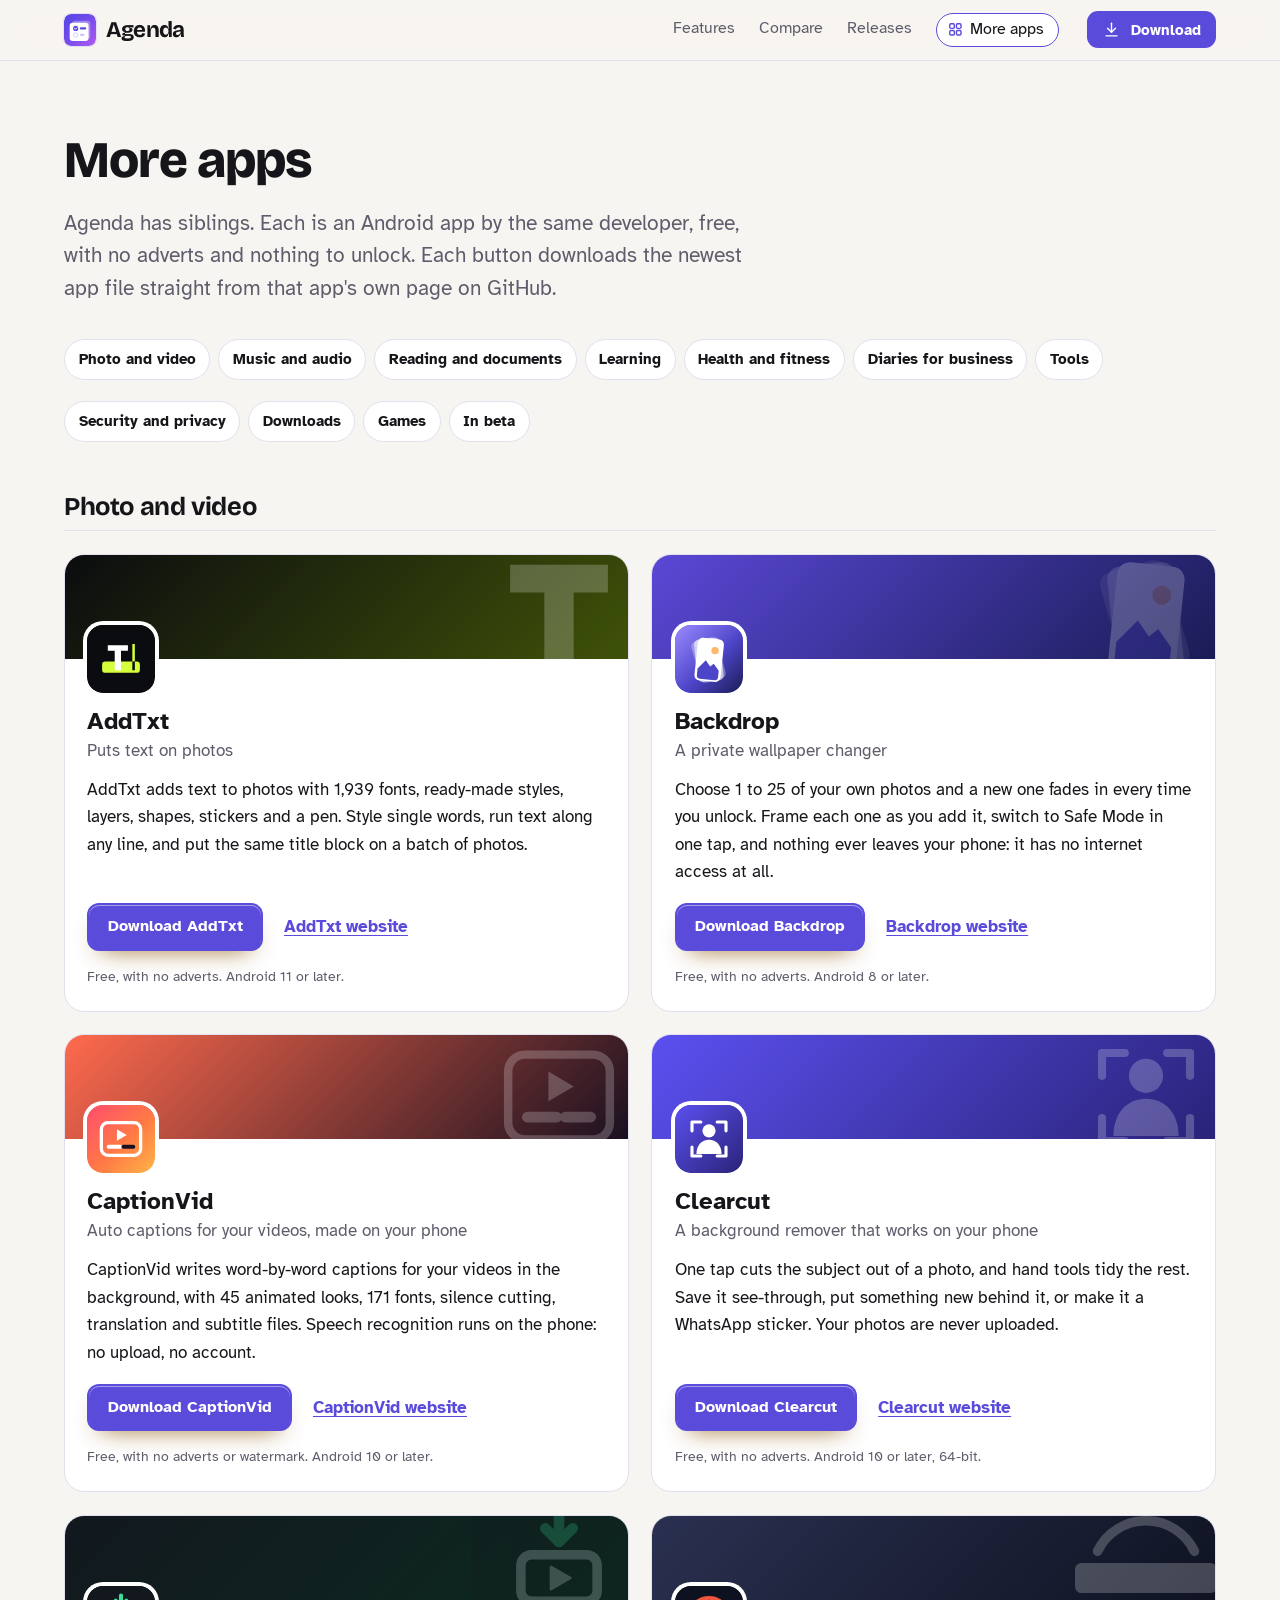
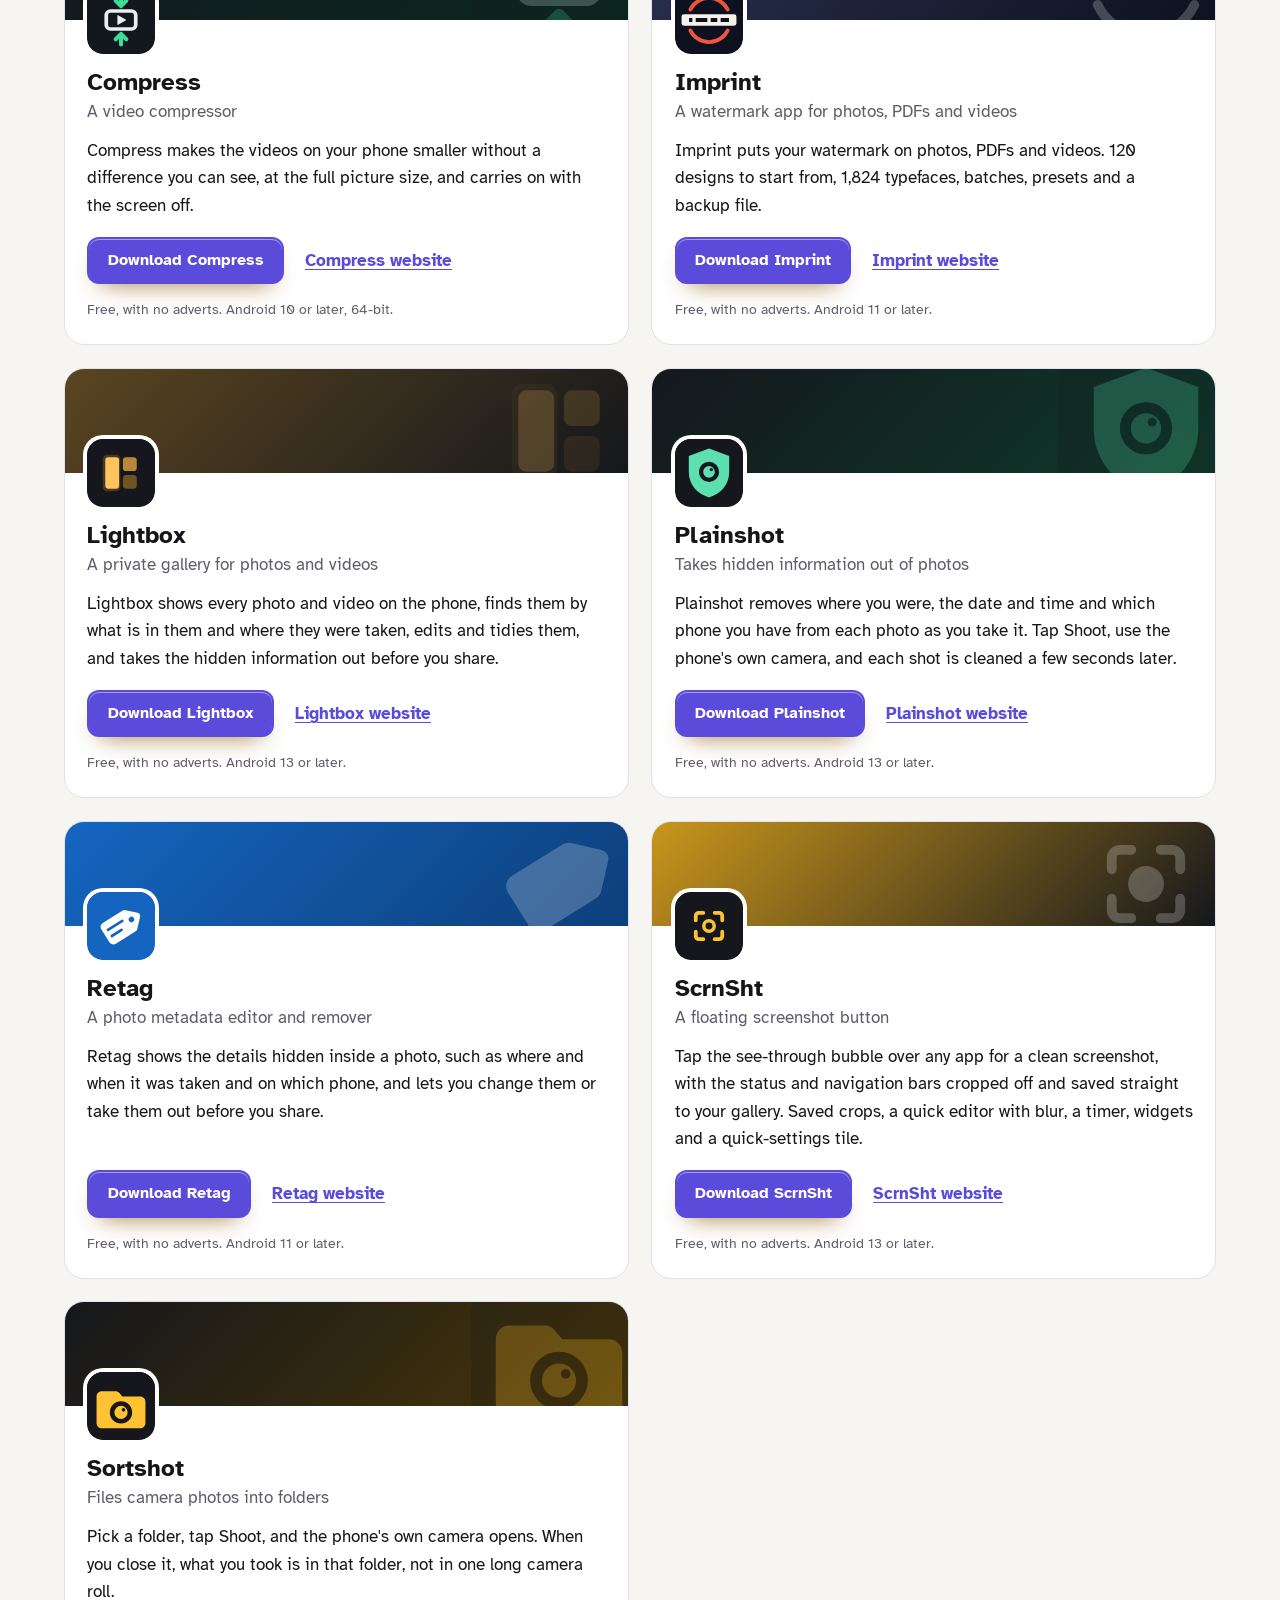
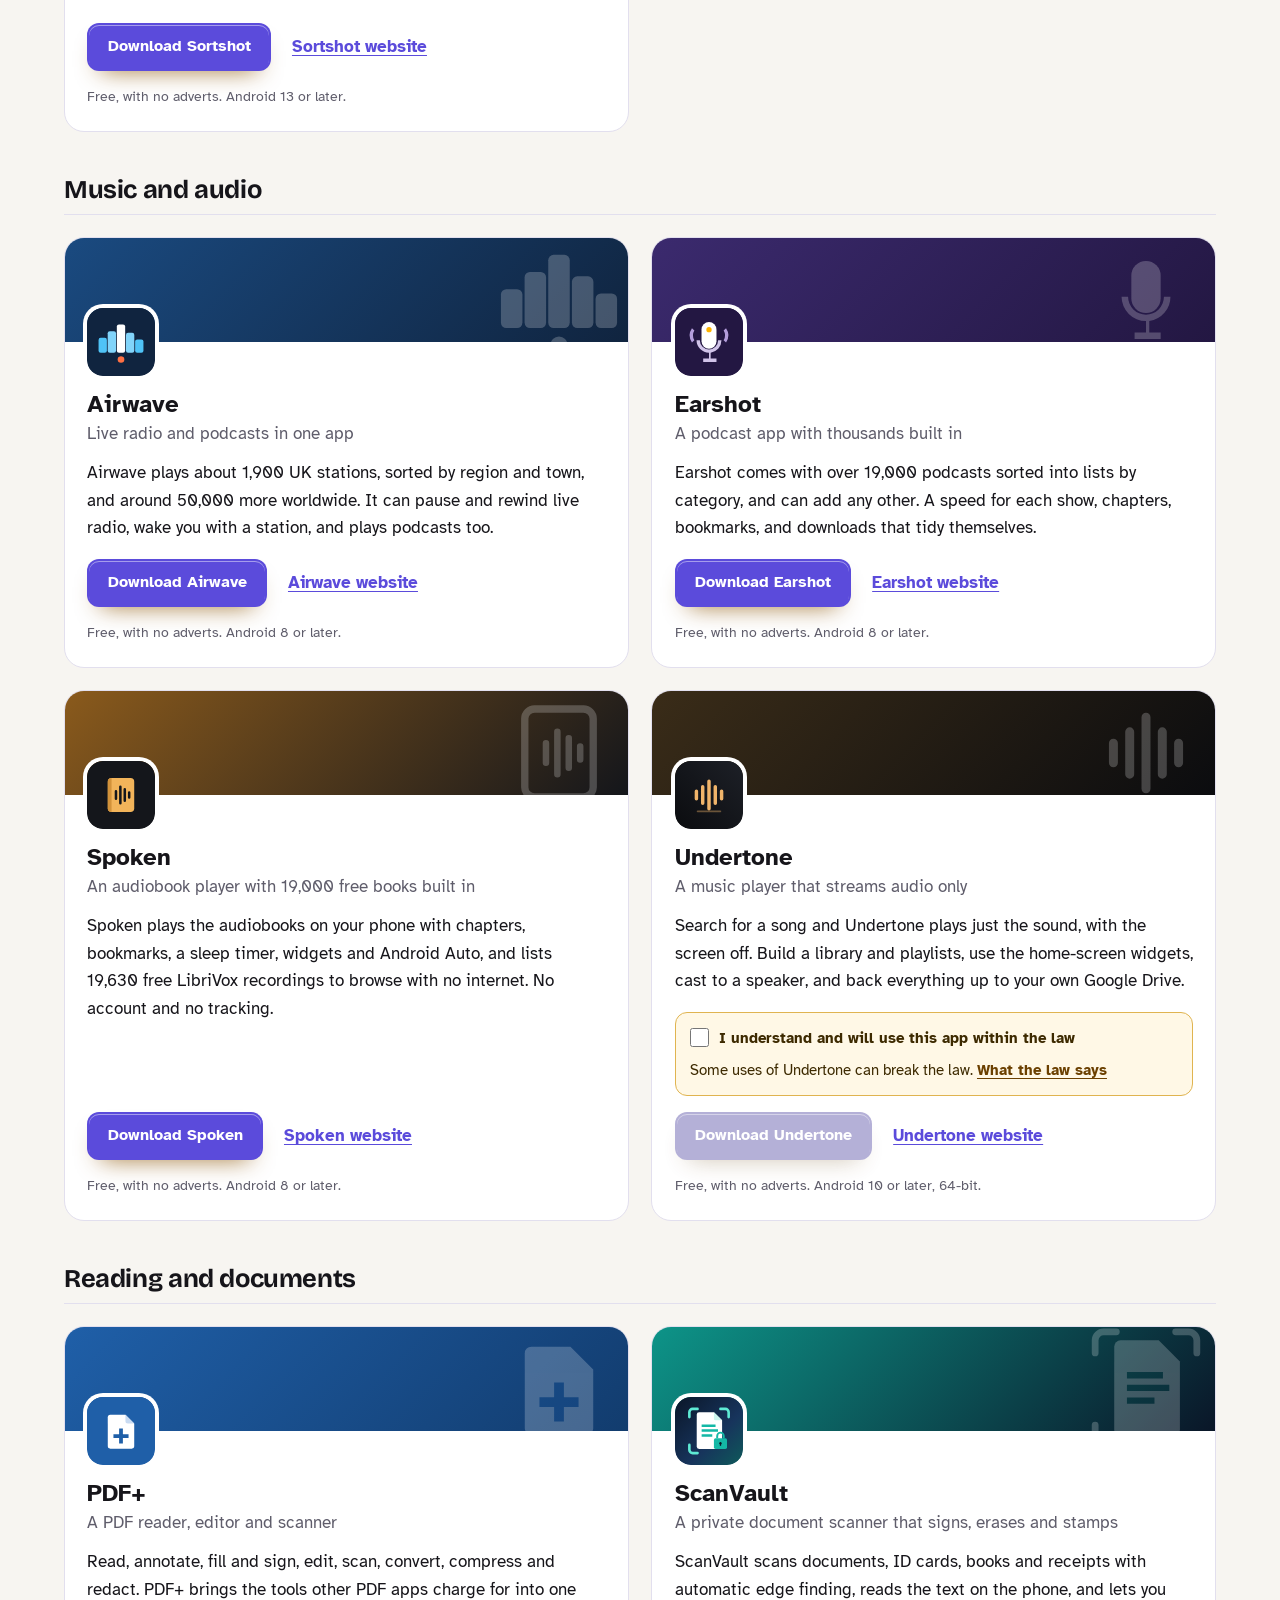
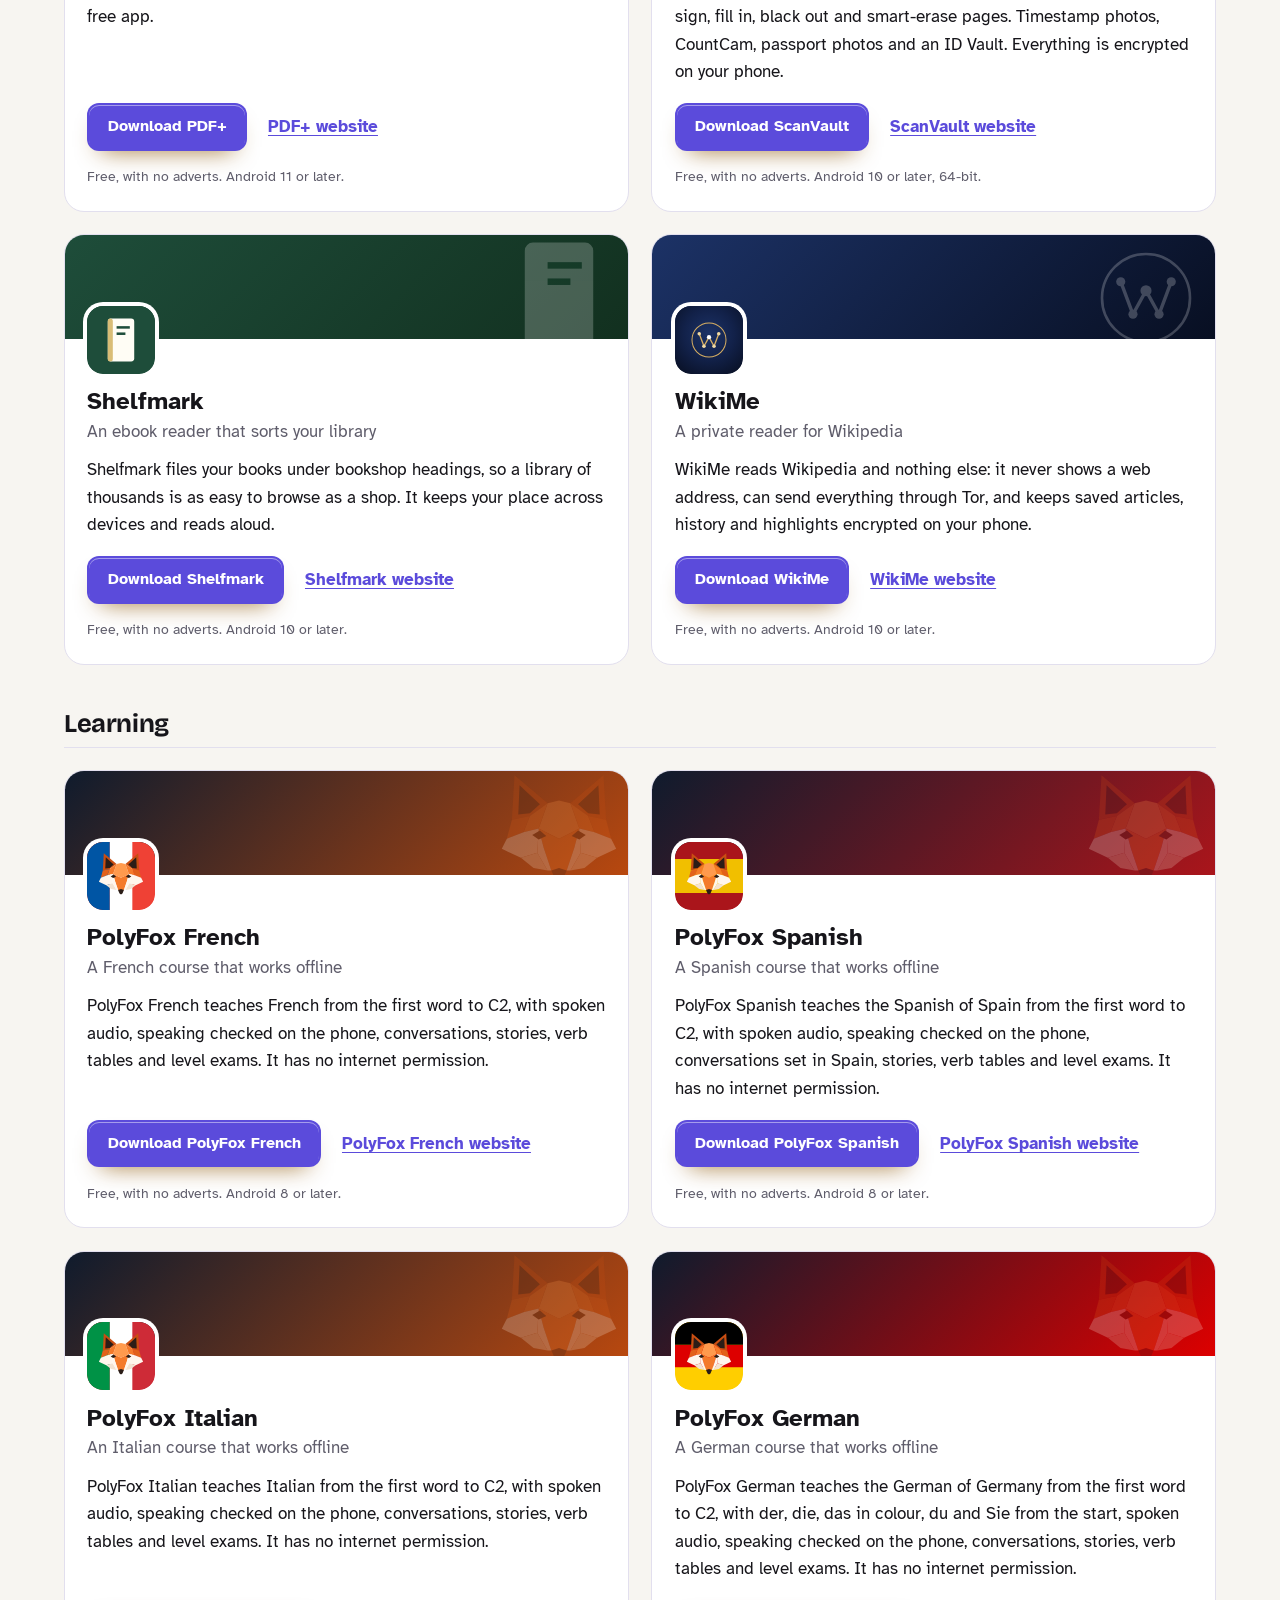
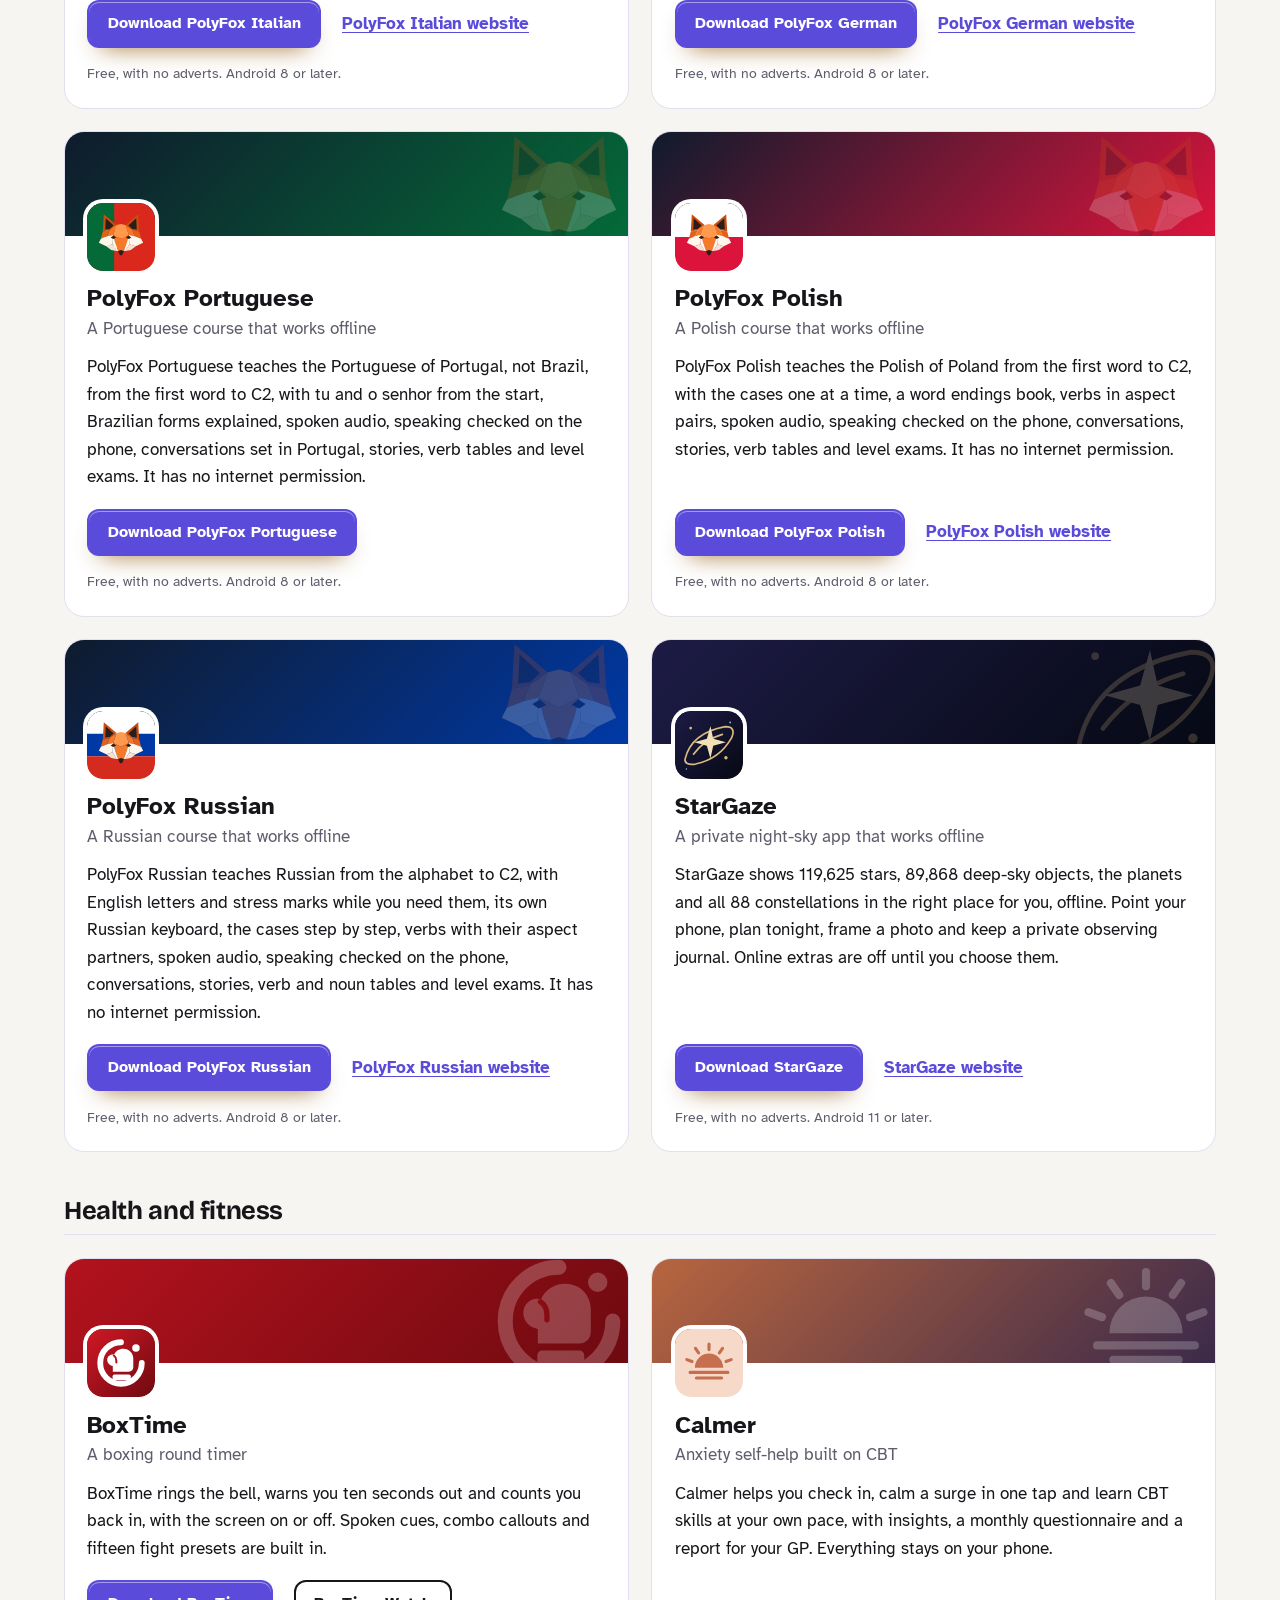
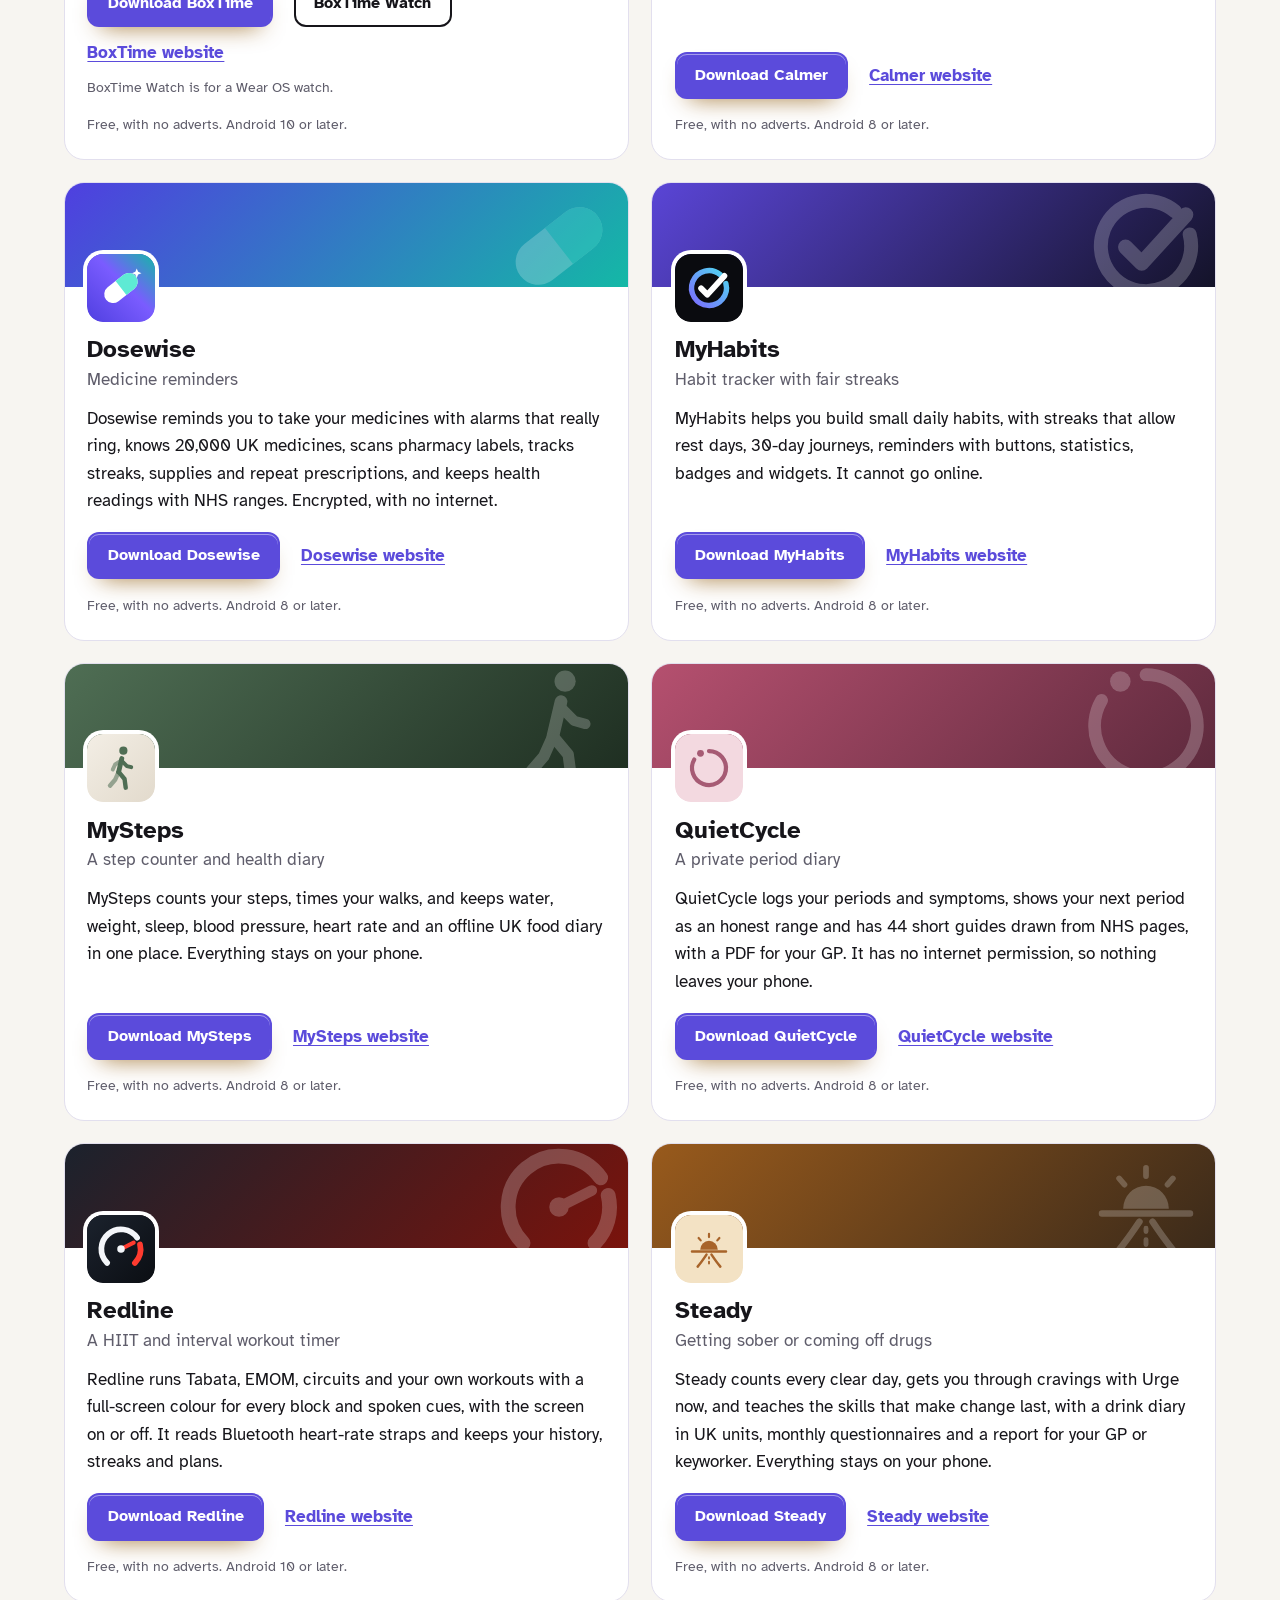
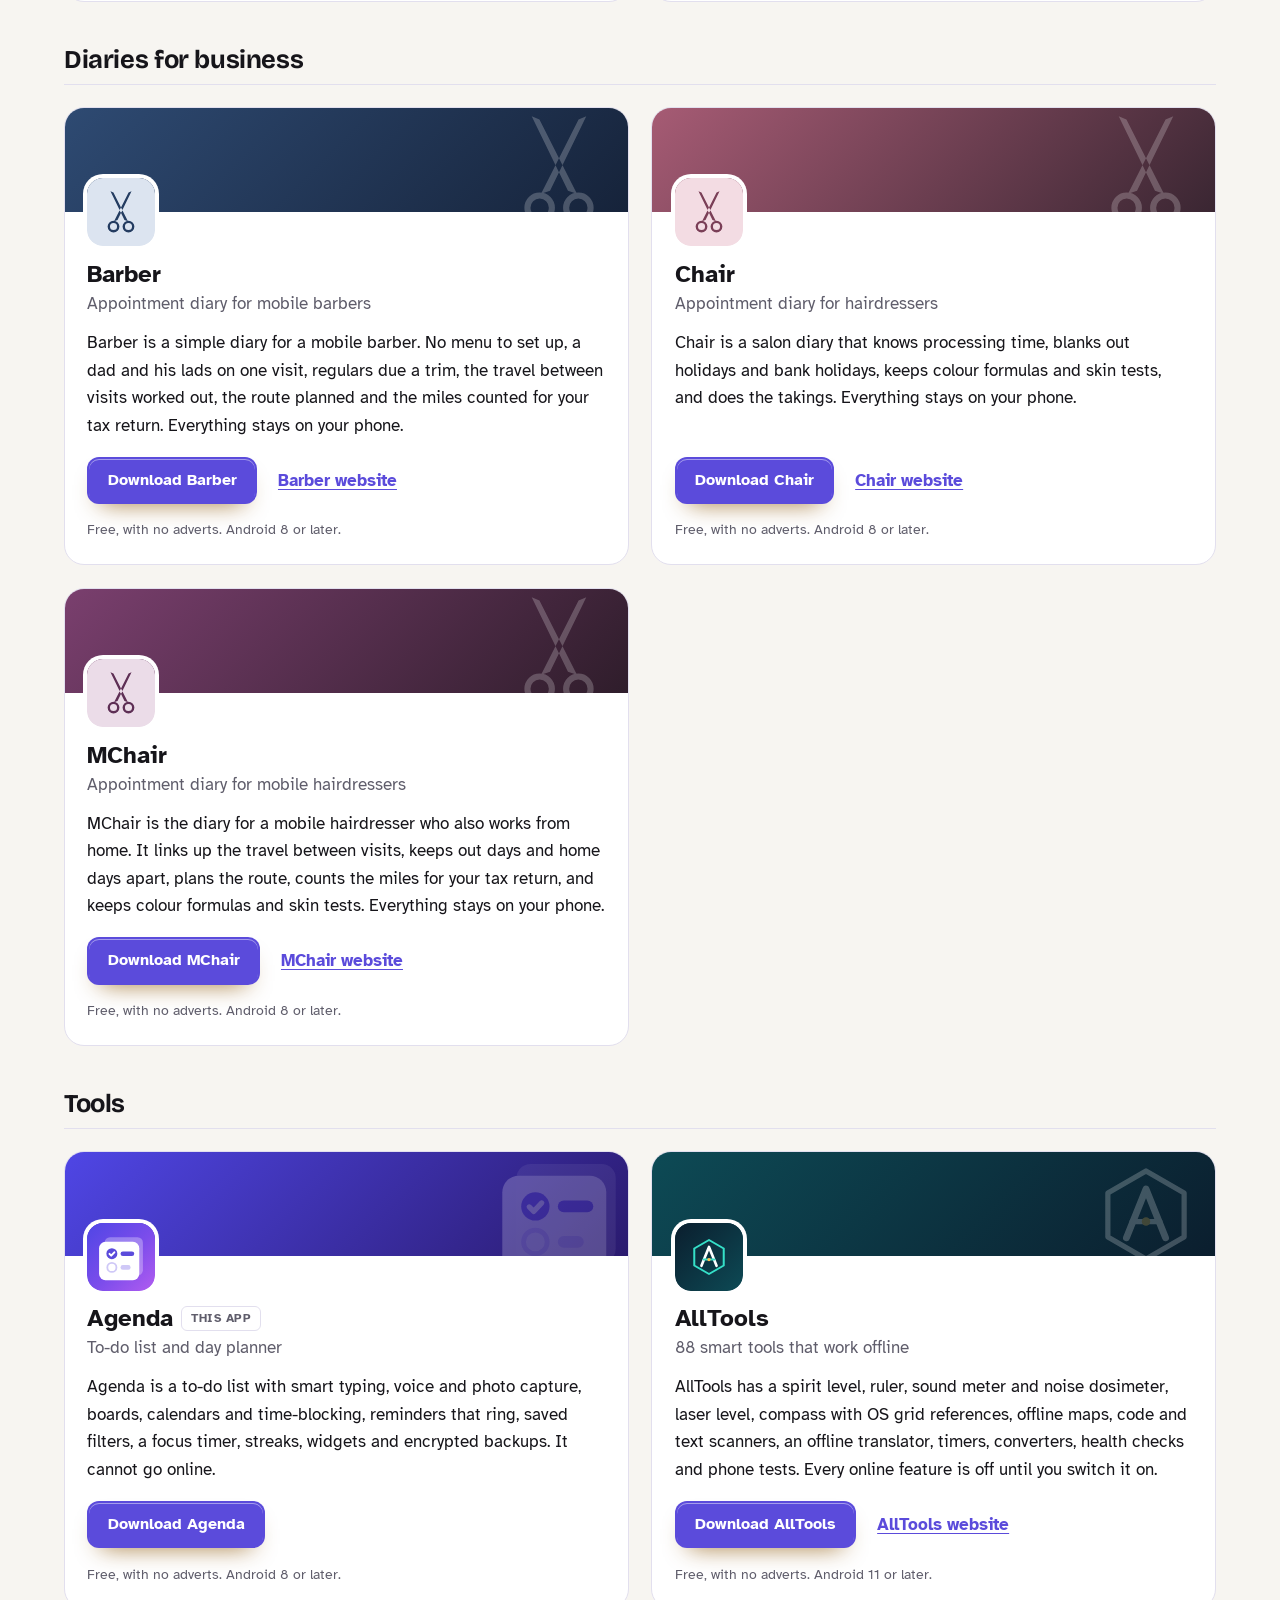
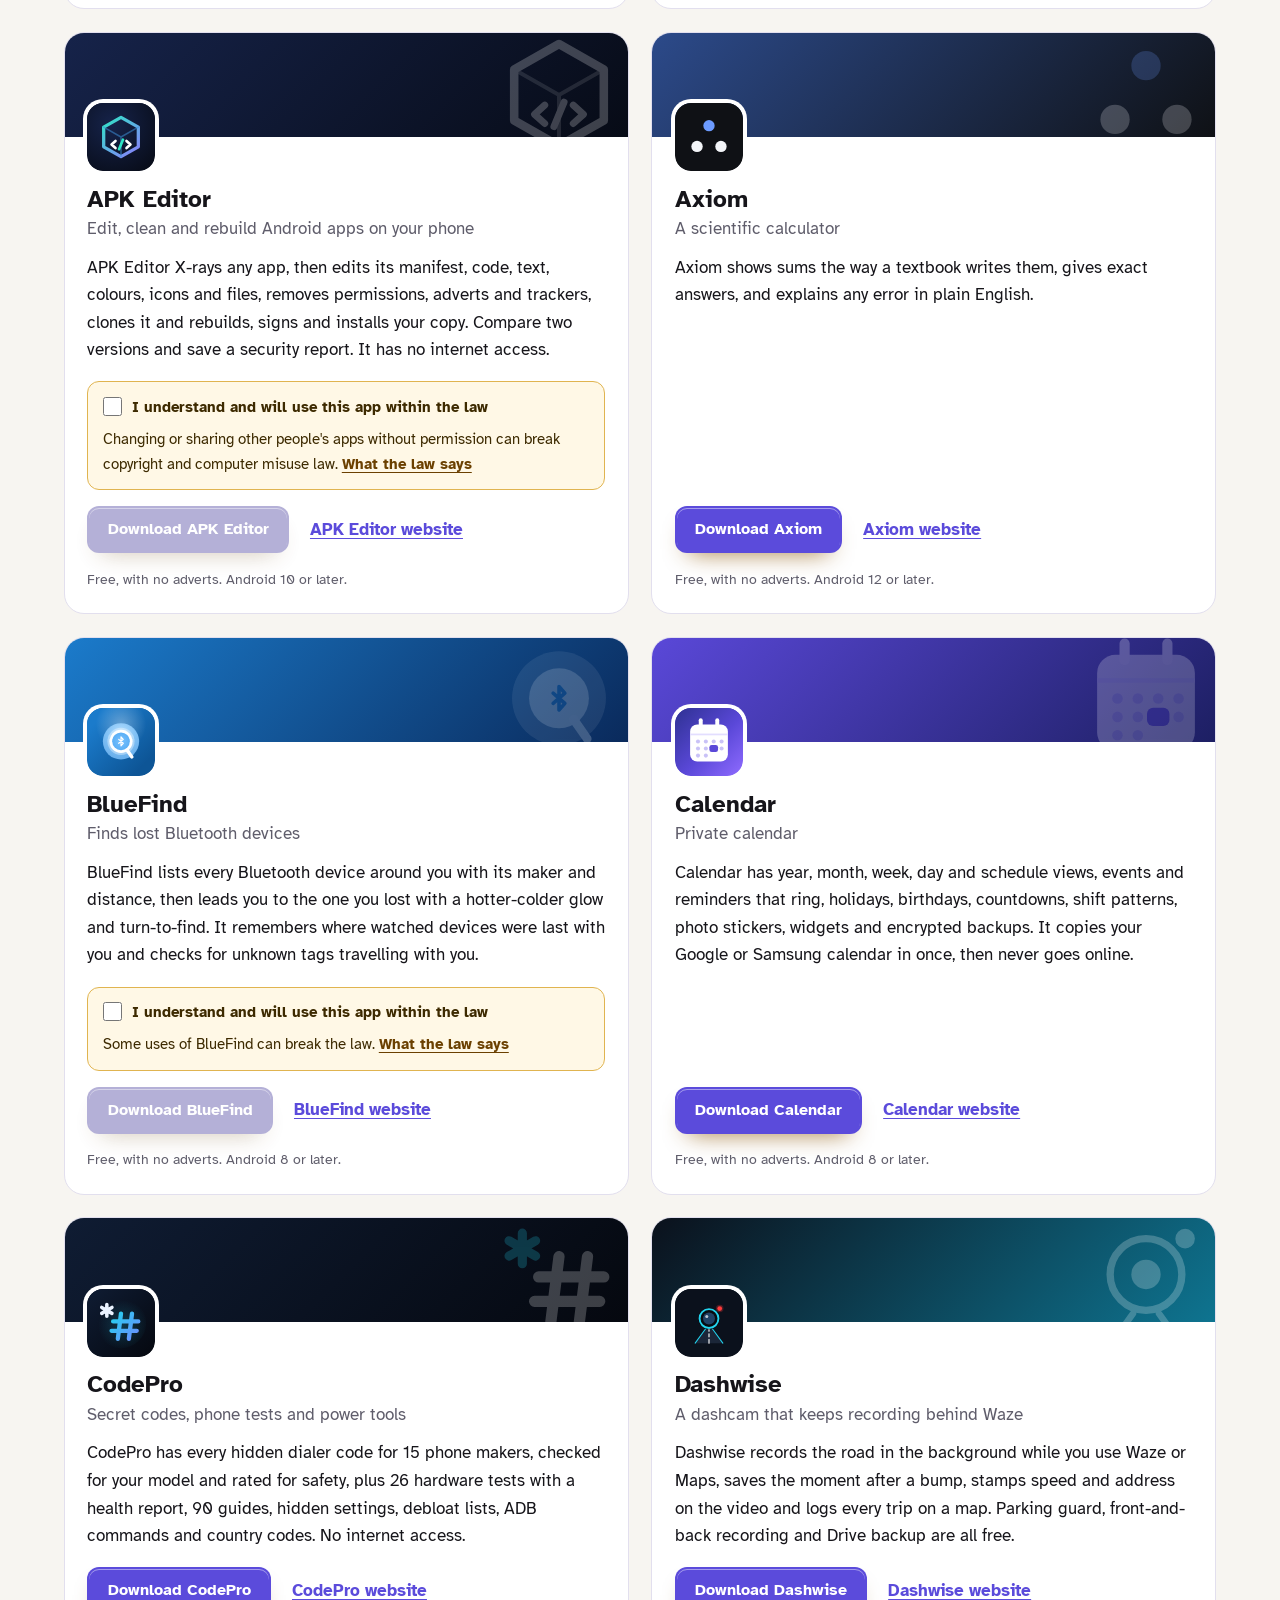
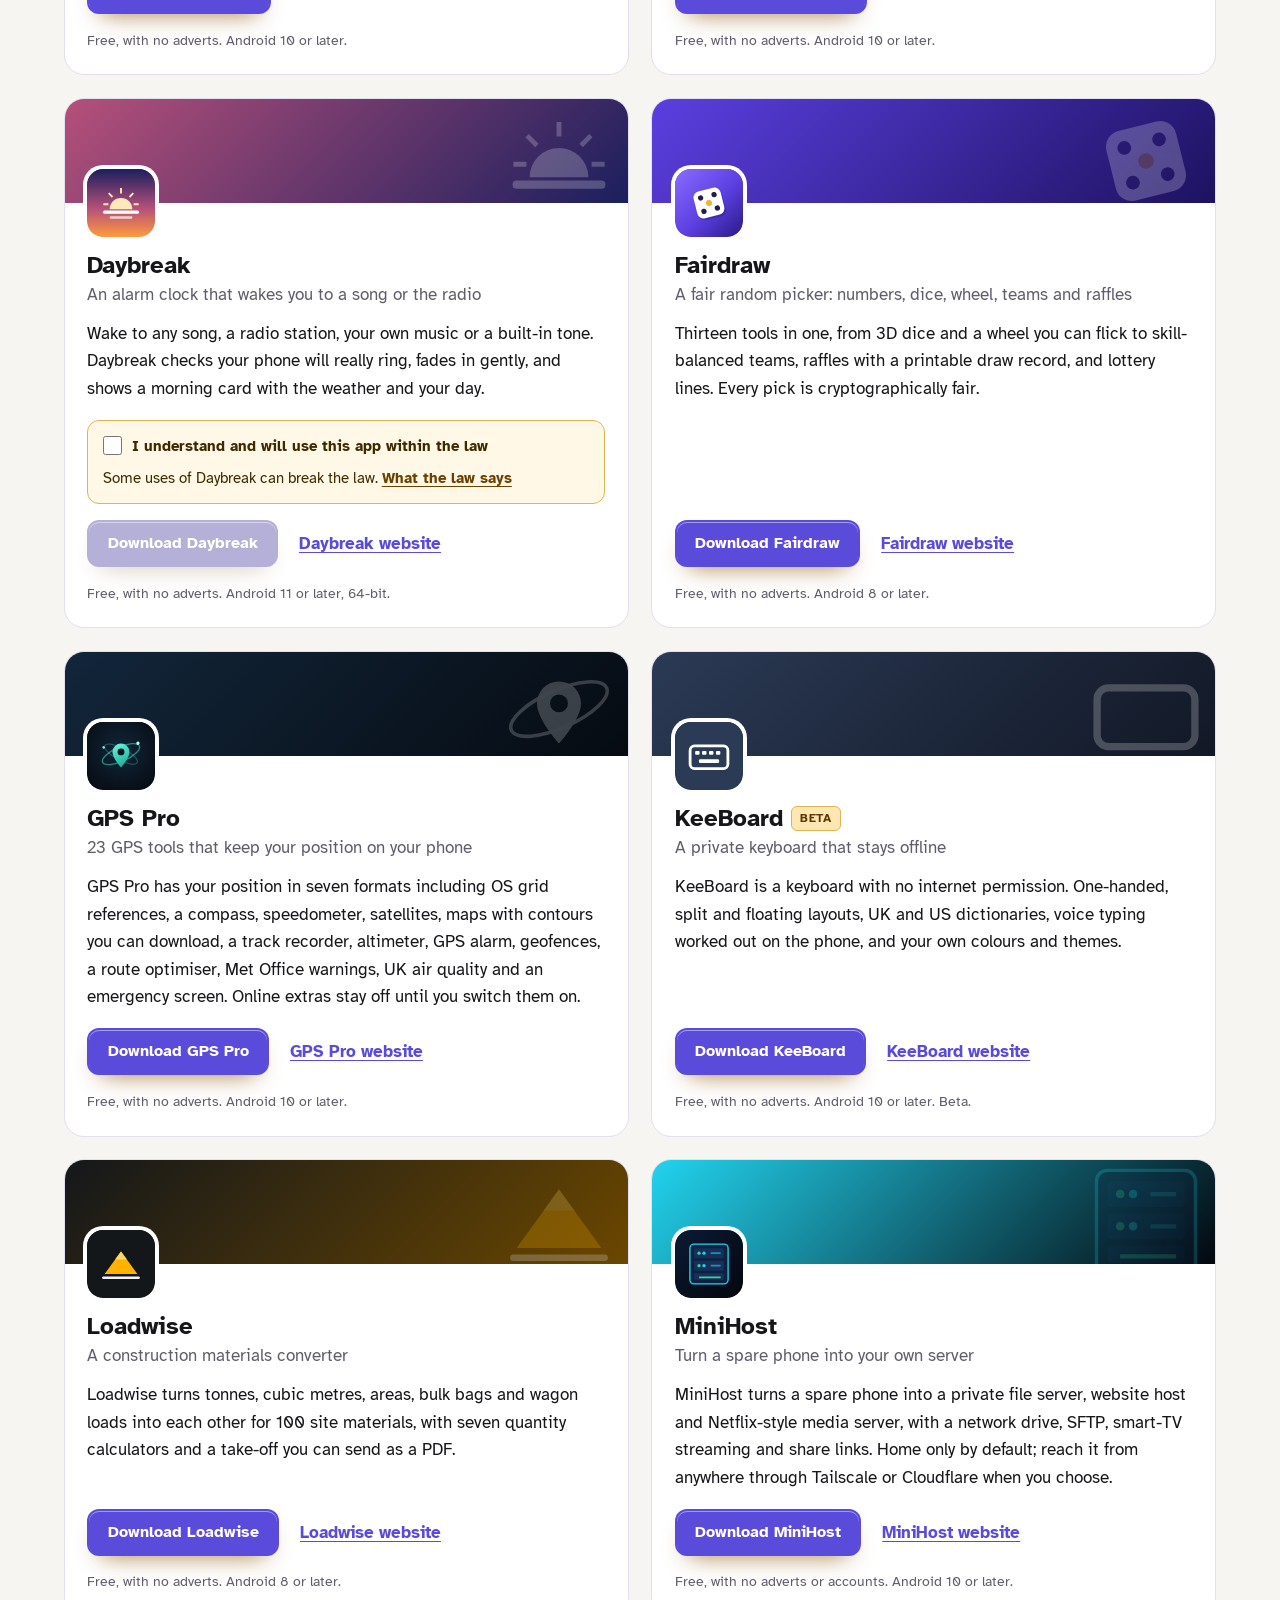
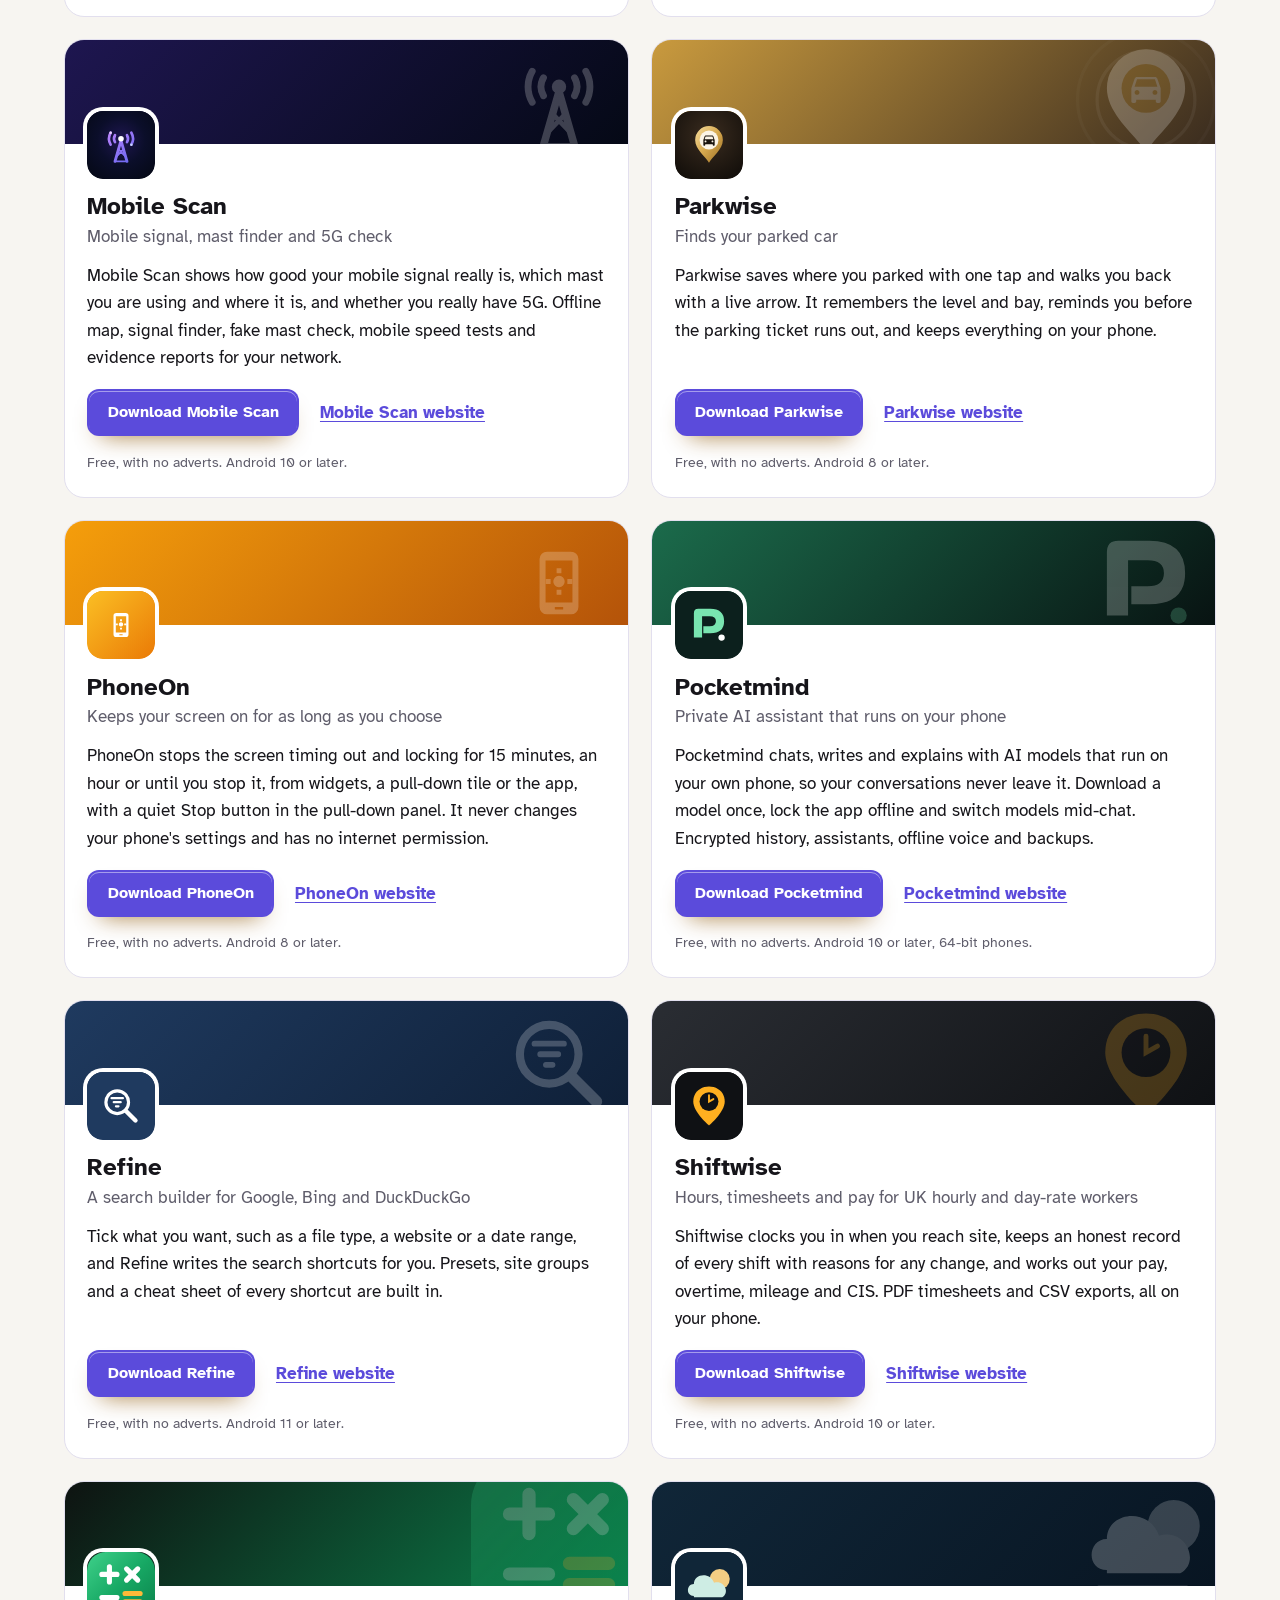
==== commit 879b4656: "More apps: add APK Editor" ====
--- a/more-apps.html
+++ b/more-apps.html
@@ -4,7 +4,7 @@
 <meta charset="utf-8">
 <meta name="viewport" content="width=device-width, initial-scale=1">
 <title>More free Android apps from the maker of Agenda</title>
-<meta name="description" content="All 94 free Android apps from the maker of Agenda, in one list by category, each with its download and a link to its website.">
+<meta name="description" content="All 95 free Android apps from the maker of Agenda, in one list by category, each with its download and a link to its website.">
 <meta name="author" content="Jonathan Jackson">
 <link rel="canonical" href="https://customgpter.github.io/agenda/more-apps.html">
 <meta name="theme-color" content="#f7f5f1" media="(prefers-color-scheme: light)">
@@ -12,7 +12,7 @@
 <meta property="og:type" content="website">
 <meta property="og:site_name" content="Agenda">
 <meta property="og:title" content="More free Android apps from the maker of Agenda">
-<meta property="og:description" content="All 94 free Android apps from the maker of Agenda, in one list by category, each with its download and a link to its website.">
+<meta property="og:description" content="All 95 free Android apps from the maker of Agenda, in one list by category, each with its download and a link to its website.">
 <meta property="og:url" content="https://customgpter.github.io/agenda/more-apps.html">
 <meta property="og:image" content="https://customgpter.github.io/agenda/assets/og.png">
 <meta property="og:image:width" content="1200">
@@ -26,7 +26,7 @@
 <link rel="preload" href="./assets/fonts/atkinson-hyperlegible-latin-400-normal.woff2" as="font" type="font/woff2" crossorigin>
 <link rel="stylesheet" href="./assets/site.css?v=1">
 <link rel="stylesheet" href="./assets/house.css?v=1">
-<script type="application/ld+json">{"@context":"https://schema.org","@type":"ItemList","name":"Apps from the maker of Agenda","url":"https://customgpter.github.io/agenda/more-apps.html","itemListElement":[{"@type":"ListItem","position":1,"name":"AddTxt","url":"https://customgpter.github.io/addtxt/"},{"@type":"ListItem","position":2,"name":"Backdrop","url":"https://customgpter.github.io/backdrop/"},{"@type":"ListItem","position":3,"name":"CaptionVid","url":"https://customgpter.github.io/captionvid/"},{"@type":"ListItem","position":4,"name":"Clearcut","url":"https://customgpter.github.io/clearcut/"},{"@type":"ListItem","position":5,"name":"Compress","url":"https://customgpter.github.io/compress/"},{"@type":"ListItem","position":6,"name":"Imprint","url":"https://customgpter.github.io/imprint/"},{"@type":"ListItem","position":7,"name":"Lightbox","url":"https://customgpter.github.io/lightbox/"},{"@type":"ListItem","position":8,"name":"Plainshot","url":"https://customgpter.github.io/plainshot/"},{"@type":"ListItem","position":9,"name":"Retag","url":"https://customgpter.github.io/retag/"},{"@type":"ListItem","position":10,"name":"ScrnSht","url":"https://customgpter.github.io/scrnsht/"},{"@type":"ListItem","position":11,"name":"Sortshot","url":"https://customgpter.github.io/sortshot/"},{"@type":"ListItem","position":12,"name":"Airwave","url":"https://customgpter.github.io/airwave/"},{"@type":"ListItem","position":13,"name":"Earshot","url":"https://customgpter.github.io/earshot/"},{"@type":"ListItem","position":14,"name":"Spoken","url":"https://customgpter.github.io/spoken/"},{"@type":"ListItem","position":15,"name":"Undertone","url":"https://customgpter.github.io/undertone/"},{"@type":"ListItem","position":16,"name":"PDF+","url":"https://customgpter.github.io/pdfplus/"},{"@type":"ListItem","position":17,"name":"ScanVault","url":"https://customgpter.github.io/scanvault/"},{"@type":"ListItem","position":18,"name":"Shelfmark","url":"https://customgpter.github.io/shelfmark/"},{"@type":"ListItem","position":19,"name":"WikiMe","url":"https://customgpter.github.io/wikime/"},{"@type":"ListItem","position":20,"name":"PolyFox French","url":"https://customgpter.github.io/polyfox/"},{"@type":"ListItem","position":21,"name":"PolyFox German","url":"https://customgpter.github.io/polyfox-german/"},{"@type":"ListItem","position":22,"name":"PolyFox Polish","url":"https://customgpter.github.io/polyfox-polish/"},{"@type":"ListItem","position":23,"name":"PolyFox Russian","url":"https://customgpter.github.io/polyfox-russian/"},{"@type":"ListItem","position":24,"name":"StarGaze","url":"https://customgpter.github.io/stargaze/"},{"@type":"ListItem","position":25,"name":"BoxTime","url":"https://customgpter.github.io/boxtime/"},{"@type":"ListItem","position":26,"name":"Calmer","url":"https://customgpter.github.io/calmer/"},{"@type":"ListItem","position":27,"name":"Dosewise","url":"https://customgpter.github.io/dosewise/"},{"@type":"ListItem","position":28,"name":"MyHabits","url":"https://customgpter.github.io/myhabits/"},{"@type":"ListItem","position":29,"name":"MySteps","url":"https://customgpter.github.io/mysteps/"},{"@type":"ListItem","position":30,"name":"QuietCycle","url":"https://customgpter.github.io/quietcycle/"},{"@type":"ListItem","position":31,"name":"Redline","url":"https://customgpter.github.io/redline/"},{"@type":"ListItem","position":32,"name":"Steady","url":"https://customgpter.github.io/steady/"},{"@type":"ListItem","position":33,"name":"Barber","url":"https://customgpter.github.io/barber/"},{"@type":"ListItem","position":34,"name":"Chair","url":"https://customgpter.github.io/chair/"},{"@type":"ListItem","position":35,"name":"MChair","url":"https://customgpter.github.io/mchair/"},{"@type":"ListItem","position":36,"name":"Agenda","url":"https://customgpter.github.io/agenda/"},{"@type":"ListItem","position":37,"name":"AllTools","url":"https://customgpter.github.io/alltools/"},{"@type":"ListItem","position":38,"name":"Axiom","url":"https://customgpter.github.io/axiom/"},{"@type":"ListItem","position":39,"name":"BlueFind","url":"https://customgpter.github.io/bluefind/"},{"@type":"ListItem","position":40,"name":"Calendar","url":"https://customgpter.github.io/calendar/"},{"@type":"ListItem","position":41,"name":"CodePro","url":"https://customgpter.github.io/codepro/"},{"@type":"ListItem","position":42,"name":"Dashwise","url":"https://customgpter.github.io/dashwise/"},{"@type":"ListItem","position":43,"name":"Daybreak","url":"https://customgpter.github.io/daybreak/"},{"@type":"ListItem","position":44,"name":"Fairdraw","url":"https://customgpter.github.io/fairdraw/"},{"@type":"ListItem","position":45,"name":"GPS Pro","url":"https://customgpter.github.io/gpspro/"},{"@type":"ListItem","position":46,"name":"KeeBoard","url":"https://customgpter.github.io/keeboard/"},{"@type":"ListItem","position":47,"name":"Loadwise","url":"https://customgpter.github.io/loadwise/"},{"@type":"ListItem","position":48,"name":"MiniHost","url":"https://customgpter.github.io/minihost/"},{"@type":"ListItem","position":49,"name":"Mobile Scan","url":"https://customgpter.github.io/mobilescan/"},{"@type":"ListItem","position":50,"name":"Parkwise","url":"https://customgpter.github.io/parkwise/"},{"@type":"ListItem","position":51,"name":"Pocketmind","url":"https://customgpter.github.io/pocketmind/"},{"@type":"ListItem","position":52,"name":"Refine","url":"https://customgpter.github.io/refine/"},{"@type":"ListItem","position":53,"name":"Shiftwise","url":"https://customgpter.github.io/shiftwise/"},{"@type":"ListItem","position":54,"name":"SimpleCalc","url":"https://customgpter.github.io/simplecalc/"},{"@type":"ListItem","position":55,"name":"Skyline","url":"https://customgpter.github.io/skyline/"},{"@type":"ListItem","position":56,"name":"Slipway","url":"https://customgpter.github.io/slipway/"},{"@type":"ListItem","position":57,"name":"Tagger","url":"https://customgpter.github.io/tagger/"},{"@type":"ListItem","position":58,"name":"TotalClean","url":"https://customgpter.github.io/totalclean/"},{"@type":"ListItem","position":59,"name":"TVLink","url":"https://customgpter.github.io/tvlink/"},{"@type":"ListItem","position":60,"name":"Unbox","url":"https://customgpter.github.io/unbox/"},{"@type":"ListItem","position":61,"name":"WhatsKeep","url":"https://customgpter.github.io/whatskeep/"},{"@type":"ListItem","position":62,"name":"WiFi Scan","url":"https://customgpter.github.io/wifiscan/"},{"@type":"ListItem","position":63,"name":"Auditly","url":"https://customgpter.github.io/auditly/"},{"@type":"ListItem","position":64,"name":"Backchannel","url":"https://customgpter.github.io/backchannel/"},{"@type":"ListItem","position":65,"name":"ENotes","url":"https://customgpter.github.io/enotes/"},{"@type":"ListItem","position":66,"name":"FindMe","url":"https://customgpter.github.io/findme/"},{"@type":"ListItem","position":67,"name":"iLock","url":"https://customgpter.github.io/ilock/"},{"@type":"ListItem","position":68,"name":"ImSafe","url":"https://customgpter.github.io/imsafe/"},{"@type":"ListItem","position":69,"name":"IShred","url":"https://customgpter.github.io/ishred/"},{"@type":"ListItem","position":70,"name":"LockBox","url":"https://customgpter.github.io/lockbox/"},{"@type":"ListItem","position":71,"name":"PassVault","url":"https://customgpter.github.io/passvault/"},{"@type":"ListItem","position":72,"name":"SpyFind","url":"https://customgpter.github.io/spyfind/"},{"@type":"ListItem","position":73,"name":"TextWipe","url":"https://customgpter.github.io/textwipe/"},{"@type":"ListItem","position":74,"name":"Tracewire","url":"https://customgpter.github.io/tracewire/"},{"@type":"ListItem","position":75,"name":"Vigil","url":"https://customgpter.github.io/vigil/"},{"@type":"ListItem","position":76,"name":"Grab","url":"https://customgpter.github.io/grab/"},{"@type":"ListItem","position":77,"name":"Swarm","url":"https://customgpter.github.io/swarm/"},{"@type":"ListItem","position":78,"name":"Plane Games","url":"https://customgpter.github.io/plane-games/"},{"@type":"ListItem","position":79,"name":"Ninefold","url":"https://customgpter.github.io/ninefold/"},{"@type":"ListItem","position":80,"name":"Cubewise","url":"https://customgpter.github.io/cubewise/"},{"@type":"ListItem","position":81,"name":"Tilewise","url":"https://customgpter.github.io/tilewise/"},{"@type":"ListItem","position":82,"name":"Letterwise","url":"https://customgpter.github.io/letterwise/"},{"@type":"ListItem","position":83,"name":"Kingside","url":"https://customgpter.github.io/kingside/"},{"@type":"ListItem","position":84,"name":"Deckhand","url":"https://customgpter.github.io/deckhand/"},{"@type":"ListItem","position":85,"name":"SNESForge","url":"https://customgpter.github.io/snesforge/"},{"@type":"ListItem","position":86,"name":"Fame Boy","url":"https://customgpter.github.io/fameboy/"},{"@type":"ListItem","position":87,"name":"PSPPro","url":"https://customgpter.github.io/psppro/"},{"@type":"ListItem","position":88,"name":"MegaGen","url":"https://customgpter.github.io/megagen/"},{"@type":"ListItem","position":89,"name":"QVR","url":"https://customgpter.github.io/qvr/"},{"@type":"ListItem","position":90,"name":"QVR Watch","url":"https://customgpter.github.io/qvr-watch/"},{"@type":"ListItem","position":91,"name":"QVRLite","url":"https://customgpter.github.io/qvrlite/"},{"@type":"ListItem","position":92,"name":"Onionz","url":"https://customgpter.github.io/onionz/"},{"@type":"ListItem","position":93,"name":"OnionzWeb","url":"https://customgpter.github.io/onionzweb/"}]}</script>
+<script type="application/ld+json">{"@context":"https://schema.org","@type":"ItemList","name":"Apps from the maker of Agenda","url":"https://customgpter.github.io/agenda/more-apps.html","itemListElement":[{"@type":"ListItem","position":1,"name":"AddTxt","url":"https://customgpter.github.io/addtxt/"},{"@type":"ListItem","position":2,"name":"Backdrop","url":"https://customgpter.github.io/backdrop/"},{"@type":"ListItem","position":3,"name":"CaptionVid","url":"https://customgpter.github.io/captionvid/"},{"@type":"ListItem","position":4,"name":"Clearcut","url":"https://customgpter.github.io/clearcut/"},{"@type":"ListItem","position":5,"name":"Compress","url":"https://customgpter.github.io/compress/"},{"@type":"ListItem","position":6,"name":"Imprint","url":"https://customgpter.github.io/imprint/"},{"@type":"ListItem","position":7,"name":"Lightbox","url":"https://customgpter.github.io/lightbox/"},{"@type":"ListItem","position":8,"name":"Plainshot","url":"https://customgpter.github.io/plainshot/"},{"@type":"ListItem","position":9,"name":"Retag","url":"https://customgpter.github.io/retag/"},{"@type":"ListItem","position":10,"name":"ScrnSht","url":"https://customgpter.github.io/scrnsht/"},{"@type":"ListItem","position":11,"name":"Sortshot","url":"https://customgpter.github.io/sortshot/"},{"@type":"ListItem","position":12,"name":"Airwave","url":"https://customgpter.github.io/airwave/"},{"@type":"ListItem","position":13,"name":"Earshot","url":"https://customgpter.github.io/earshot/"},{"@type":"ListItem","position":14,"name":"Spoken","url":"https://customgpter.github.io/spoken/"},{"@type":"ListItem","position":15,"name":"Undertone","url":"https://customgpter.github.io/undertone/"},{"@type":"ListItem","position":16,"name":"PDF+","url":"https://customgpter.github.io/pdfplus/"},{"@type":"ListItem","position":17,"name":"ScanVault","url":"https://customgpter.github.io/scanvault/"},{"@type":"ListItem","position":18,"name":"Shelfmark","url":"https://customgpter.github.io/shelfmark/"},{"@type":"ListItem","position":19,"name":"WikiMe","url":"https://customgpter.github.io/wikime/"},{"@type":"ListItem","position":20,"name":"PolyFox French","url":"https://customgpter.github.io/polyfox/"},{"@type":"ListItem","position":21,"name":"PolyFox German","url":"https://customgpter.github.io/polyfox-german/"},{"@type":"ListItem","position":22,"name":"PolyFox Polish","url":"https://customgpter.github.io/polyfox-polish/"},{"@type":"ListItem","position":23,"name":"PolyFox Russian","url":"https://customgpter.github.io/polyfox-russian/"},{"@type":"ListItem","position":24,"name":"StarGaze","url":"https://customgpter.github.io/stargaze/"},{"@type":"ListItem","position":25,"name":"BoxTime","url":"https://customgpter.github.io/boxtime/"},{"@type":"ListItem","position":26,"name":"Calmer","url":"https://customgpter.github.io/calmer/"},{"@type":"ListItem","position":27,"name":"Dosewise","url":"https://customgpter.github.io/dosewise/"},{"@type":"ListItem","position":28,"name":"MyHabits","url":"https://customgpter.github.io/myhabits/"},{"@type":"ListItem","position":29,"name":"MySteps","url":"https://customgpter.github.io/mysteps/"},{"@type":"ListItem","position":30,"name":"QuietCycle","url":"https://customgpter.github.io/quietcycle/"},{"@type":"ListItem","position":31,"name":"Redline","url":"https://customgpter.github.io/redline/"},{"@type":"ListItem","position":32,"name":"Steady","url":"https://customgpter.github.io/steady/"},{"@type":"ListItem","position":33,"name":"Barber","url":"https://customgpter.github.io/barber/"},{"@type":"ListItem","position":34,"name":"Chair","url":"https://customgpter.github.io/chair/"},{"@type":"ListItem","position":35,"name":"MChair","url":"https://customgpter.github.io/mchair/"},{"@type":"ListItem","position":36,"name":"Agenda","url":"https://customgpter.github.io/agenda/"},{"@type":"ListItem","position":37,"name":"AllTools","url":"https://customgpter.github.io/alltools/"},{"@type":"ListItem","position":38,"name":"APK Editor","url":"https://customgpter.github.io/apkeditor/"},{"@type":"ListItem","position":39,"name":"Axiom","url":"https://customgpter.github.io/axiom/"},{"@type":"ListItem","position":40,"name":"BlueFind","url":"https://customgpter.github.io/bluefind/"},{"@type":"ListItem","position":41,"name":"Calendar","url":"https://customgpter.github.io/calendar/"},{"@type":"ListItem","position":42,"name":"CodePro","url":"https://customgpter.github.io/codepro/"},{"@type":"ListItem","position":43,"name":"Dashwise","url":"https://customgpter.github.io/dashwise/"},{"@type":"ListItem","position":44,"name":"Daybreak","url":"https://customgpter.github.io/daybreak/"},{"@type":"ListItem","position":45,"name":"Fairdraw","url":"https://customgpter.github.io/fairdraw/"},{"@type":"ListItem","position":46,"name":"GPS Pro","url":"https://customgpter.github.io/gpspro/"},{"@type":"ListItem","position":47,"name":"KeeBoard","url":"https://customgpter.github.io/keeboard/"},{"@type":"ListItem","position":48,"name":"Loadwise","url":"https://customgpter.github.io/loadwise/"},{"@type":"ListItem","position":49,"name":"MiniHost","url":"https://customgpter.github.io/minihost/"},{"@type":"ListItem","position":50,"name":"Mobile Scan","url":"https://customgpter.github.io/mobilescan/"},{"@type":"ListItem","position":51,"name":"Parkwise","url":"https://customgpter.github.io/parkwise/"},{"@type":"ListItem","position":52,"name":"Pocketmind","url":"https://customgpter.github.io/pocketmind/"},{"@type":"ListItem","position":53,"name":"Refine","url":"https://customgpter.github.io/refine/"},{"@type":"ListItem","position":54,"name":"Shiftwise","url":"https://customgpter.github.io/shiftwise/"},{"@type":"ListItem","position":55,"name":"SimpleCalc","url":"https://customgpter.github.io/simplecalc/"},{"@type":"ListItem","position":56,"name":"Skyline","url":"https://customgpter.github.io/skyline/"},{"@type":"ListItem","position":57,"name":"Slipway","url":"https://customgpter.github.io/slipway/"},{"@type":"ListItem","position":58,"name":"Tagger","url":"https://customgpter.github.io/tagger/"},{"@type":"ListItem","position":59,"name":"TotalClean","url":"https://customgpter.github.io/totalclean/"},{"@type":"ListItem","position":60,"name":"TVLink","url":"https://customgpter.github.io/tvlink/"},{"@type":"ListItem","position":61,"name":"Unbox","url":"https://customgpter.github.io/unbox/"},{"@type":"ListItem","position":62,"name":"WhatsKeep","url":"https://customgpter.github.io/whatskeep/"},{"@type":"ListItem","position":63,"name":"WiFi Scan","url":"https://customgpter.github.io/wifiscan/"},{"@type":"ListItem","position":64,"name":"Auditly","url":"https://customgpter.github.io/auditly/"},{"@type":"ListItem","position":65,"name":"Backchannel","url":"https://customgpter.github.io/backchannel/"},{"@type":"ListItem","position":66,"name":"ENotes","url":"https://customgpter.github.io/enotes/"},{"@type":"ListItem","position":67,"name":"FindMe","url":"https://customgpter.github.io/findme/"},{"@type":"ListItem","position":68,"name":"iLock","url":"https://customgpter.github.io/ilock/"},{"@type":"ListItem","position":69,"name":"ImSafe","url":"https://customgpter.github.io/imsafe/"},{"@type":"ListItem","position":70,"name":"IShred","url":"https://customgpter.github.io/ishred/"},{"@type":"ListItem","position":71,"name":"LockBox","url":"https://customgpter.github.io/lockbox/"},{"@type":"ListItem","position":72,"name":"PassVault","url":"https://customgpter.github.io/passvault/"},{"@type":"ListItem","position":73,"name":"SpyFind","url":"https://customgpter.github.io/spyfind/"},{"@type":"ListItem","position":74,"name":"TextWipe","url":"https://customgpter.github.io/textwipe/"},{"@type":"ListItem","position":75,"name":"Tracewire","url":"https://customgpter.github.io/tracewire/"},{"@type":"ListItem","position":76,"name":"Vigil","url":"https://customgpter.github.io/vigil/"},{"@type":"ListItem","position":77,"name":"Grab","url":"https://customgpter.github.io/grab/"},{"@type":"ListItem","position":78,"name":"Swarm","url":"https://customgpter.github.io/swarm/"},{"@type":"ListItem","position":79,"name":"Plane Games","url":"https://customgpter.github.io/plane-games/"},{"@type":"ListItem","position":80,"name":"Ninefold","url":"https://customgpter.github.io/ninefold/"},{"@type":"ListItem","position":81,"name":"Cubewise","url":"https://customgpter.github.io/cubewise/"},{"@type":"ListItem","position":82,"name":"Tilewise","url":"https://customgpter.github.io/tilewise/"},{"@type":"ListItem","position":83,"name":"Letterwise","url":"https://customgpter.github.io/letterwise/"},{"@type":"ListItem","position":84,"name":"Kingside","url":"https://customgpter.github.io/kingside/"},{"@type":"ListItem","position":85,"name":"Deckhand","url":"https://customgpter.github.io/deckhand/"},{"@type":"ListItem","position":86,"name":"SNESForge","url":"https://customgpter.github.io/snesforge/"},{"@type":"ListItem","position":87,"name":"Fame Boy","url":"https://customgpter.github.io/fameboy/"},{"@type":"ListItem","position":88,"name":"PSPPro","url":"https://customgpter.github.io/psppro/"},{"@type":"ListItem","position":89,"name":"MegaGen","url":"https://customgpter.github.io/megagen/"},{"@type":"ListItem","position":90,"name":"QVR","url":"https://customgpter.github.io/qvr/"},{"@type":"ListItem","position":91,"name":"QVR Watch","url":"https://customgpter.github.io/qvr-watch/"},{"@type":"ListItem","position":92,"name":"QVRLite","url":"https://customgpter.github.io/qvrlite/"},{"@type":"ListItem","position":93,"name":"Onionz","url":"https://customgpter.github.io/onionz/"},{"@type":"ListItem","position":94,"name":"OnionzWeb","url":"https://customgpter.github.io/onionzweb/"}]}</script>
 <link rel="stylesheet" href="./assets/apps-list.css?v=1">
 <script src="./assets/apps-list.js?v=1" defer></script>
 </head>
@@ -86,7 +86,7 @@
 <li class="mapp" style="--b:#7a3f6e;--b2:#2f1d2b"><div class="mapp-cover" aria-hidden="true"><svg viewBox="0 0 108 108"><g transform="translate(54 54) scale(1.25) translate(-54 -52)"><path fill="#fff" fill-rule="evenodd" d="M37 70.5a7.5 7.5 0 1 0 15 0a7.5 7.5 0 1 0-15 0zM40 70.5a4.5 4.5 0 1 0 9 0a4.5 4.5 0 1 0-9 0zM56 70.5a7.5 7.5 0 1 0 15 0a7.5 7.5 0 1 0-15 0zM59 70.5a4.5 4.5 0 1 0 9 0a4.5 4.5 0 1 0-9 0z"/><path fill="#fff" d="M45.2 63.6 49.6 62.2 67.4 25.6 63.6 27.2zM62.8 63.6 58.4 62.2 40.6 25.6 44.4 27.2z"/><circle cx="54" cy="49.8" r="1.8" fill="none"/></g></svg></div><div class="mapp-body"><svg class="mapp-icon" viewBox="0 0 108 108" aria-hidden="true"><rect width="108" height="108" rx="24" fill="#EBDCE8"/><g transform="translate(54 54) scale(1.25) translate(-54 -52)"><path fill="#5E2F55" fill-rule="evenodd" d="M37 70.5a7.5 7.5 0 1 0 15 0a7.5 7.5 0 1 0-15 0zM40 70.5a4.5 4.5 0 1 0 9 0a4.5 4.5 0 1 0-9 0zM56 70.5a7.5 7.5 0 1 0 15 0a7.5 7.5 0 1 0-15 0zM59 70.5a4.5 4.5 0 1 0 9 0a4.5 4.5 0 1 0-9 0z"/><path fill="#5E2F55" d="M45.2 63.6 49.6 62.2 67.4 25.6 63.6 27.2zM62.8 63.6 58.4 62.2 40.6 25.6 44.4 27.2z"/><circle cx="54" cy="49.8" r="1.8" fill="#EBDCE8"/></g></svg><h3>MChair</h3><p class="mapp-kind">Appointment diary for mobile hairdressers</p><p class="mapp-say">MChair is the diary for a mobile hairdresser who also works from home. It links up the travel between visits, keeps out days and home days apart, plans the route, counts the miles for your tax return, and keeps colour formulas and skin tests. Everything stays on your phone.</p><p class="mapp-go"><a class="button" href="https://github.com/CustomGPTer/mchair/releases/latest/download/MChair.apk">Download MChair</a><a class="mapp-site" href="https://customgpter.github.io/mchair/">MChair website</a></p><p class="mapp-needs">Free, with no adverts. Android 8 or later.</p></div></li></ul></div>
 <div class="mapps-group" role="group" aria-labelledby="apps-tools"><h2 class="mapps-cat" id="apps-tools">Tools</h2>
 <ul class="mapps"><li class="mapp" style="--b:#4f46e5;--b2:#2a1a6e"><div class="mapp-cover" aria-hidden="true"><svg viewBox="0 0 108 108"><g transform="translate(54 56) scale(1.45) translate(-52 -56)"><rect x="34" y="33" width="42" height="42" rx="6" fill="#fff" fill-opacity=".3"/><rect x="28" y="38" width="44" height="42" rx="7" fill="#fff" fill-opacity=".95"/><circle cx="42" cy="51" r="6" fill="#5b4bdb"/><path d="M39.4 51.2l1.9 1.9 3.4-3.6" stroke="#fff" stroke-width="2.2" fill="none" stroke-linecap="round" stroke-linejoin="round"/><rect x="51.5" y="48.5" width="15" height="5" rx="2.5" fill="#5b4bdb"/><circle cx="42" cy="66" r="5" fill="none" stroke="#cfc8f7" stroke-width="2"/><rect x="51.5" y="63.5" width="11" height="5" rx="2.5" fill="#cfc8f7"/></g></svg></div><div class="mapp-body"><svg class="mapp-icon" viewBox="0 0 108 108" aria-hidden="true"><defs><linearGradient id="i-agenda-agi" x1="0" y1="0" x2="1" y2="1"><stop offset="0" stop-color="#4f46e5"/><stop offset=".55" stop-color="#7c4deb"/><stop offset="1" stop-color="#b15cf0"/></linearGradient></defs><rect width="108" height="108" rx="24" fill="url(#i-agenda-agi)"/><g transform="translate(54 56) scale(1.45) translate(-52 -56)"><rect x="34" y="33" width="42" height="42" rx="6" fill="#fff" fill-opacity=".3"/><rect x="28" y="38" width="44" height="42" rx="7" fill="#fff"/><circle cx="42" cy="51" r="6" fill="#5b4bdb"/><path d="M39.4 51.2l1.9 1.9 3.4-3.6" stroke="#fff" stroke-width="2.2" fill="none" stroke-linecap="round" stroke-linejoin="round"/><rect x="51.5" y="48.5" width="15" height="5" rx="2.5" fill="#5b4bdb"/><circle cx="42" cy="66" r="5" fill="none" stroke="#cfc8f7" stroke-width="2"/><rect x="51.5" y="63.5" width="11" height="5" rx="2.5" fill="#cfc8f7"/></g></svg><h3>Agenda<span class="mapp-badge here">This app</span></h3><p class="mapp-kind">To-do list and day planner</p><p class="mapp-say">Agenda is a to-do list with smart typing, voice and photo capture, boards, calendars and time-blocking, reminders that ring, saved filters, a focus timer, streaks, widgets and encrypted backups. It cannot go online.</p><p class="mapp-go"><a class="button" href="https://github.com/CustomGPTer/agenda/releases/latest/download/Agenda.apk">Download Agenda</a></p><p class="mapp-needs">Free, with no adverts. Android 8 or later.</p></div></li>
-<li class="mapp" style="--b:#0d4a55;--b2:#0b1e2e"><div class="mapp-cover" aria-hidden="true"><svg viewBox="0 0 108 108"><path d="M54 27L77.4 40.5L77.4 67.5L54 81L30.6 67.5L30.6 40.5Z" stroke="#fff" stroke-width="3.2" stroke-linejoin="round" fill="none"/><path d="M42 68L54 38L66 68" stroke="#fff" stroke-width="4.2" stroke-linecap="round" stroke-linejoin="round" fill="none"/><path d="M45.5 58L62.5 58" stroke="#fff" stroke-width="3.2" stroke-linecap="round"/><circle cx="54" cy="58" r="2.6" fill="#ffc24b"/></svg></div><div class="mapp-body"><svg class="mapp-icon" viewBox="0 0 108 108" aria-hidden="true"><defs><linearGradient id="i-alltools-atbg" x1="0" y1="0" x2="1" y2="1"><stop offset="0" stop-color="#0b1e2e"/><stop offset="1" stop-color="#0d4a55"/></linearGradient></defs><rect width="108" height="108" rx="24" fill="url(#i-alltools-atbg)"/><path d="M54 27L77.4 40.5L77.4 67.5L54 81L30.6 67.5L30.6 40.5Z" stroke="#35e0c8" stroke-width="3.2" stroke-linejoin="round" fill="none"/><path d="M42 68L54 38L66 68" stroke="#fff" stroke-width="4.2" stroke-linecap="round" stroke-linejoin="round" fill="none"/><path d="M45.5 58L62.5 58" stroke="#35e0c8" stroke-width="3.2" stroke-linecap="round"/><circle cx="54" cy="58" r="2.6" fill="#ffc24b"/></svg><h3>AllTools</h3><p class="mapp-kind">88 smart tools that work offline</p><p class="mapp-say">AllTools has a spirit level, ruler, sound meter and noise dosimeter, laser level, compass with OS grid references, offline maps, code and text scanners, an offline translator, timers, converters, health checks and phone tests. Every online feature is off until you switch it on.</p><p class="mapp-go"><a class="button" href="https://github.com/CustomGPTer/alltools/releases/latest/download/AllTools.apk">Download AllTools</a><a class="mapp-site" href="https://customgpter.github.io/alltools/">AllTools website</a></p><p class="mapp-needs">Free, with no adverts. Android 11 or later.</p></div></li><li class="mapp" style="--b:#2c4a8a;--b2:#0f1115"><div class="mapp-cover" aria-hidden="true"><svg viewBox="0 0 108 108"><circle cx="54" cy="36" r="9" fill="#6c9bff"/><circle cx="35" cy="69" r="9" fill="#f3f5f8"/><circle cx="73" cy="69" r="9" fill="#f3f5f8"/></svg></div><div class="mapp-body"><svg class="mapp-icon" viewBox="0 0 108 108" aria-hidden="true"><rect width="108" height="108" rx="24" fill="#0f1115"/><circle cx="54" cy="36" r="9" fill="#6c9bff"/><circle cx="35" cy="69" r="9" fill="#f3f5f8"/><circle cx="73" cy="69" r="9" fill="#f3f5f8"/></svg><h3>Axiom</h3><p class="mapp-kind">A scientific calculator</p><p class="mapp-say">Axiom shows sums the way a textbook writes them, gives exact answers, and explains any error in plain English.</p><p class="mapp-go"><a class="button" href="https://github.com/CustomGPTer/axiom/releases/latest/download/Axiom.apk">Download Axiom</a><a class="mapp-site" href="https://customgpter.github.io/axiom/">Axiom website</a></p><p class="mapp-needs">Free, with no adverts. Android 12 or later.</p></div></li>
+<li class="mapp" style="--b:#0d4a55;--b2:#0b1e2e"><div class="mapp-cover" aria-hidden="true"><svg viewBox="0 0 108 108"><path d="M54 27L77.4 40.5L77.4 67.5L54 81L30.6 67.5L30.6 40.5Z" stroke="#fff" stroke-width="3.2" stroke-linejoin="round" fill="none"/><path d="M42 68L54 38L66 68" stroke="#fff" stroke-width="4.2" stroke-linecap="round" stroke-linejoin="round" fill="none"/><path d="M45.5 58L62.5 58" stroke="#fff" stroke-width="3.2" stroke-linecap="round"/><circle cx="54" cy="58" r="2.6" fill="#ffc24b"/></svg></div><div class="mapp-body"><svg class="mapp-icon" viewBox="0 0 108 108" aria-hidden="true"><defs><linearGradient id="i-alltools-atbg" x1="0" y1="0" x2="1" y2="1"><stop offset="0" stop-color="#0b1e2e"/><stop offset="1" stop-color="#0d4a55"/></linearGradient></defs><rect width="108" height="108" rx="24" fill="url(#i-alltools-atbg)"/><path d="M54 27L77.4 40.5L77.4 67.5L54 81L30.6 67.5L30.6 40.5Z" stroke="#35e0c8" stroke-width="3.2" stroke-linejoin="round" fill="none"/><path d="M42 68L54 38L66 68" stroke="#fff" stroke-width="4.2" stroke-linecap="round" stroke-linejoin="round" fill="none"/><path d="M45.5 58L62.5 58" stroke="#35e0c8" stroke-width="3.2" stroke-linecap="round"/><circle cx="54" cy="58" r="2.6" fill="#ffc24b"/></svg><h3>AllTools</h3><p class="mapp-kind">88 smart tools that work offline</p><p class="mapp-say">AllTools has a spirit level, ruler, sound meter and noise dosimeter, laser level, compass with OS grid references, offline maps, code and text scanners, an offline translator, timers, converters, health checks and phone tests. Every online feature is off until you switch it on.</p><p class="mapp-go"><a class="button" href="https://github.com/CustomGPTer/alltools/releases/latest/download/AllTools.apk">Download AllTools</a><a class="mapp-site" href="https://customgpter.github.io/alltools/">AllTools website</a></p><p class="mapp-needs">Free, with no adverts. Android 11 or later.</p></div></li><li class="mapp is-gated" style="--b:#16234a;--b2:#070b16"><div class="mapp-cover" aria-hidden="true"><svg viewBox="0 0 108 108"><g transform="translate(54 54) scale(1.25) translate(-54 -52)"><path d="M54 27L76 39.5L76 64.5L54 77L32 64.5L32 39.5Z" stroke="#fff" stroke-width="4.2" stroke-linejoin="round" fill="none"/><path d="M32 39.5L54 52L76 39.5M54 52L54 77" stroke="#fff" stroke-width="2" stroke-linecap="round" fill="none" opacity=".5"/><path d="M47 57L42 61.5L47 66M61 57L66 61.5L61 66" stroke="#fff" stroke-width="3.4" stroke-linecap="round" stroke-linejoin="round" fill="none"/><path d="M56.5 55.5L51.5 67.5" stroke="#fff" stroke-width="3.4" stroke-linecap="round"/></g></svg></div><div class="mapp-body"><svg class="mapp-icon" viewBox="0 0 108 108" aria-hidden="true"><defs><radialGradient id="i-apkeditor-aebg" cx="40" cy="34" r="96" gradientUnits="userSpaceOnUse"><stop offset="0" stop-color="#16234a"/><stop offset="1" stop-color="#070b16"/></radialGradient><linearGradient id="i-apkeditor-aehx" x1="32" y1="27" x2="76" y2="77" gradientUnits="userSpaceOnUse"><stop offset="0" stop-color="#2ee6c5"/><stop offset="1" stop-color="#8b7cff"/></linearGradient></defs><rect width="108" height="108" rx="24" fill="url(#i-apkeditor-aebg)"/><g transform="translate(54 54) scale(1.25) translate(-54 -52)"><path d="M54 27L76 39.5L76 64.5L54 77L32 64.5L32 39.5Z" stroke="url(#i-apkeditor-aehx)" stroke-width="4.2" stroke-linejoin="round" fill="none"/><path d="M32 39.5L54 52L76 39.5M54 52L54 77" stroke="#3d8fd6" stroke-width="2" stroke-linecap="round" fill="none" opacity=".55"/><path d="M47 57L42 61.5L47 66M61 57L66 61.5L61 66" stroke="#fff" stroke-width="3.4" stroke-linecap="round" stroke-linejoin="round" fill="none"/><path d="M56.5 55.5L51.5 67.5" stroke="#2ee6c5" stroke-width="3.4" stroke-linecap="round"/></g></svg><h3>APK Editor</h3><p class="mapp-kind">Edit, clean and rebuild Android apps on your phone</p><p class="mapp-say">APK Editor X-rays any app, then edits its manifest, code, text, colours, icons and files, removes permissions, adverts and trackers, clones it and rebuilds, signs and installs your copy. Compare two versions and save a security report. It has no internet access.</p><div class="mapp-law" data-gate><label><input type="checkbox"> I understand and will use this app within the law</label><p>Changing or sharing other people's apps without permission can break copyright and computer misuse law. <a href="https://customgpter.github.io/apkeditor/terms.html#law">What the law says</a></p><noscript><p>Turn on JavaScript to download, or use the <a href="https://customgpter.github.io/apkeditor/">APK Editor website</a>.</p></noscript></div><p class="mapp-go"><a class="button" data-href="https://github.com/CustomGPTer/apkeditor/releases/latest/download/APKEditor.apk" aria-disabled="true" role="link" tabindex="-1">Download APK Editor</a><a class="mapp-site" href="https://customgpter.github.io/apkeditor/">APK Editor website</a></p><p class="mapp-needs">Free, with no adverts. Android 10 or later.</p></div></li><li class="mapp" style="--b:#2c4a8a;--b2:#0f1115"><div class="mapp-cover" aria-hidden="true"><svg viewBox="0 0 108 108"><circle cx="54" cy="36" r="9" fill="#6c9bff"/><circle cx="35" cy="69" r="9" fill="#f3f5f8"/><circle cx="73" cy="69" r="9" fill="#f3f5f8"/></svg></div><div class="mapp-body"><svg class="mapp-icon" viewBox="0 0 108 108" aria-hidden="true"><rect width="108" height="108" rx="24" fill="#0f1115"/><circle cx="54" cy="36" r="9" fill="#6c9bff"/><circle cx="35" cy="69" r="9" fill="#f3f5f8"/><circle cx="73" cy="69" r="9" fill="#f3f5f8"/></svg><h3>Axiom</h3><p class="mapp-kind">A scientific calculator</p><p class="mapp-say">Axiom shows sums the way a textbook writes them, gives exact answers, and explains any error in plain English.</p><p class="mapp-go"><a class="button" href="https://github.com/CustomGPTer/axiom/releases/latest/download/Axiom.apk">Download Axiom</a><a class="mapp-site" href="https://customgpter.github.io/axiom/">Axiom website</a></p><p class="mapp-needs">Free, with no adverts. Android 12 or later.</p></div></li>
 <li class="mapp is-gated" style="--b:#1b7bcb;--b2:#0a2a5c"><div class="mapp-cover" aria-hidden="true"><svg viewBox="0 0 108 108"><circle cx="54" cy="52.92" r="28.8" fill="#fff" fill-opacity=".35"/><path d="M63 65.88L71.28 77.76" stroke="#fff" stroke-width="5.4" stroke-linecap="round"/><circle cx="54" cy="52.92" r="18.36" fill="#fff" fill-opacity=".95"/><path d="M50.4 49.75L57.6 56.09L54 60.12L54 45.72L57.6 49.75L50.4 56.09" fill="none" stroke="#1B7BCB" stroke-width="2.2" stroke-linecap="round" stroke-linejoin="round"/></svg></div><div class="mapp-body"><svg class="mapp-icon" viewBox="0 0 108 108" aria-hidden="true"><defs><linearGradient id="i-bluefind-bfa" gradientUnits="userSpaceOnUse" x1="18" y1="18" x2="90" y2="90"><stop offset="0" stop-color="#1B7BCB"/><stop offset="1" stop-color="#0D5596"/></linearGradient><radialGradient id="i-bluefind-bfb" gradientUnits="userSpaceOnUse" cx="54" cy="26" r="40"><stop offset="0" stop-color="#fff" stop-opacity=".33"/><stop offset="1" stop-color="#fff" stop-opacity="0"/></radialGradient><radialGradient id="i-bluefind-bfc" gradientUnits="userSpaceOnUse" cx="54" cy="39.6" r="39.6"><stop offset="0" stop-color="#B7E0FF"/><stop offset=".6" stop-color="#7FC0F5"/><stop offset="1" stop-color="#6AB0EC"/></radialGradient><radialGradient id="i-bluefind-bfd" gradientUnits="userSpaceOnUse" cx="54" cy="52.92" r="14.4"><stop offset="0" stop-color="#79C3FF"/><stop offset="1" stop-color="#5AAEF5"/></radialGradient></defs><rect width="108" height="108" rx="24" fill="url(#i-bluefind-bfa)"/><rect width="108" height="108" rx="24" fill="url(#i-bluefind-bfb)"/><circle cx="54" cy="52.92" r="28.8" fill="url(#i-bluefind-bfc)"/><circle cx="54" cy="52.92" r="21.6" fill="#fff" fill-opacity=".35"/><path d="M63 65.88L71.28 77.76" stroke="#fff" stroke-width="5.4" stroke-linecap="round"/><circle cx="54" cy="52.92" r="18.36" fill="#fff"/><circle cx="54" cy="52.92" r="14.04" fill="url(#i-bluefind-bfd)"/><path d="M50.4 49.75L57.6 56.09L54 60.12L54 45.72L57.6 49.75L50.4 56.09" fill="none" stroke="#fff" stroke-width="1.87" stroke-linecap="round" stroke-linejoin="round"/></svg><h3>BlueFind</h3><p class="mapp-kind">Finds lost Bluetooth devices</p><p class="mapp-say">BlueFind lists every Bluetooth device around you with its maker and distance, then leads you to the one you lost with a hotter-colder glow and turn-to-find. It remembers where watched devices were last with you and checks for unknown tags travelling with you.</p><div class="mapp-law" data-gate><label><input type="checkbox"> I understand and will use this app within the law</label><p>Some uses of BlueFind can break the law. <a href="https://customgpter.github.io/bluefind/terms.html#law">What the law says</a></p><noscript><p>Turn on JavaScript to download, or use the <a href="https://customgpter.github.io/bluefind/">BlueFind website</a>.</p></noscript></div><p class="mapp-go"><a class="button" data-href="https://github.com/CustomGPTer/bluefind/releases/latest/download/BlueFind.apk" aria-disabled="true" role="link" tabindex="-1">Download BlueFind</a><a class="mapp-site" href="https://customgpter.github.io/bluefind/">BlueFind website</a></p><p class="mapp-needs">Free, with no adverts. Android 8 or later.</p></div></li>
 <li class="mapp" style="--b:#5a48d8;--b2:#1d1f63"><div class="mapp-cover" aria-hidden="true"><svg viewBox="0 0 108 108"><g transform="translate(54 55) scale(1.25) translate(-54 -55)"><path d="M39,32 h30 a9,9 0 0 1 9,9 v29 a9,9 0 0 1 -9,9 h-30 a9,9 0 0 1 -9,-9 v-29 a9,9 0 0 1 9,-9 z" fill="#fff" fill-opacity=".95"/><rect x="41" y="24" width="5" height="13" rx="2.5" fill="#fff"/><rect x="62" y="24" width="5" height="13" rx="2.5" fill="#fff"/><rect x="30" y="43.5" width="48" height="2.2" fill="#e3deff"/><g fill="#c9c2f7"><circle cx="40" cy="53.5" r="2.6"/><circle cx="50" cy="53.5" r="2.6"/><circle cx="60" cy="53.5" r="2.6"/><circle cx="70" cy="53.5" r="2.6"/><circle cx="40" cy="62.5" r="2.6"/><circle cx="50" cy="62.5" r="2.6"/><circle cx="70" cy="62.5" r="2.6"/><circle cx="40" cy="71.5" r="2.6"/><circle cx="50" cy="71.5" r="2.6"/></g><rect x="54.5" y="58" width="11" height="9" rx="3" fill="#5a48d8"/></g></svg></div><div class="mapp-body"><svg class="mapp-icon" viewBox="0 0 108 108" aria-hidden="true"><defs><linearGradient id="i-calendar-cli" x1="0" y1="0" x2="1" y2="1"><stop offset="0" stop-color="#2e3192"/><stop offset=".55" stop-color="#5a48d8"/><stop offset="1" stop-color="#8f6bff"/></linearGradient></defs><rect width="108" height="108" rx="24" fill="url(#i-calendar-cli)"/><g transform="translate(54 55) scale(1.25) translate(-54 -55)"><path d="M39,32 h30 a9,9 0 0 1 9,9 v29 a9,9 0 0 1 -9,9 h-30 a9,9 0 0 1 -9,-9 v-29 a9,9 0 0 1 9,-9 z" fill="#fff"/><rect x="41" y="24" width="5" height="13" rx="2.5" fill="#fff"/><rect x="62" y="24" width="5" height="13" rx="2.5" fill="#fff"/><rect x="30" y="43.5" width="48" height="2.2" fill="#e3deff"/><g fill="#c9c2f7"><circle cx="40" cy="53.5" r="2.6"/><circle cx="50" cy="53.5" r="2.6"/><circle cx="60" cy="53.5" r="2.6"/><circle cx="70" cy="53.5" r="2.6"/><circle cx="40" cy="62.5" r="2.6"/><circle cx="50" cy="62.5" r="2.6"/><circle cx="70" cy="62.5" r="2.6"/><circle cx="40" cy="71.5" r="2.6"/><circle cx="50" cy="71.5" r="2.6"/></g><rect x="54.5" y="58" width="11" height="9" rx="3" fill="#5a48d8"/></g></svg><h3>Calendar</h3><p class="mapp-kind">Private calendar</p><p class="mapp-say">Calendar has year, month, week, day and schedule views, events and reminders that ring, holidays, birthdays, countdowns, shift patterns, photo stickers, widgets and encrypted backups. It copies your Google or Samsung calendar in once, then never goes online.</p><p class="mapp-go"><a class="button" href="https://github.com/CustomGPTer/calendar/releases/latest/download/Calendar.apk">Download Calendar</a><a class="mapp-site" href="https://customgpter.github.io/calendar/">Calendar website</a></p><p class="mapp-needs">Free, with no adverts. Android 8 or later.</p></div></li>
 <li class="mapp" style="--b:#0f1c33;--b2:#05080f"><div class="mapp-cover" aria-hidden="true"><svg viewBox="0 0 108 108"><g transform="translate(54 54) scale(1.25) translate(-54 -54)"><path d="M54 42L50 74M68 42L64 74M44 52L76 52M42 64L74 64" fill="none" stroke="#fff" stroke-width="5.5" stroke-linecap="round"/><path d="M36 30.5L36 45.5M29.5 34.25L42.5 41.75M29.5 41.75L42.5 34.25" fill="none" stroke="#22D3EE" stroke-width="4.5" stroke-linecap="round"/></g></svg></div><div class="mapp-body"><svg class="mapp-icon" viewBox="0 0 108 108" aria-hidden="true"><defs><linearGradient id="i-codepro-cpbg" x1="0" y1="0" x2="1" y2="1"><stop offset="0" stop-color="#0F1C33"/><stop offset="1" stop-color="#05080F"/></linearGradient><radialGradient id="i-codepro-cpgl" cx="58" cy="58" r="40" gradientUnits="userSpaceOnUse"><stop offset="0" stop-color="#22D3EE" stop-opacity=".2"/><stop offset="1" stop-color="#22D3EE" stop-opacity="0"/></radialGradient><linearGradient id="i-codepro-cphs" x1="42" y1="42" x2="76" y2="74" gradientUnits="userSpaceOnUse"><stop offset="0" stop-color="#22D3EE"/><stop offset="1" stop-color="#6E8BFF"/></linearGradient></defs><rect width="108" height="108" rx="24" fill="url(#i-codepro-cpbg)"/><circle cx="54" cy="54" r="40" fill="url(#i-codepro-cpgl)"/><g transform="translate(54 54) scale(1.25) translate(-54 -54)"><path d="M54 42L50 74M68 42L64 74M44 52L76 52M42 64L74 64" fill="none" stroke="url(#i-codepro-cphs)" stroke-width="5.5" stroke-linecap="round"/><path d="M36 30.5L36 45.5M29.5 34.25L42.5 41.75M29.5 41.75L42.5 34.25" fill="none" stroke="#EAF2FF" stroke-width="4.5" stroke-linecap="round"/></g></svg><h3>CodePro</h3><p class="mapp-kind">Secret codes, phone tests and power tools</p><p class="mapp-say">CodePro has every hidden dialer code for 15 phone makers, checked for your model and rated for safety, plus 26 hardware tests with a health report, 90 guides, hidden settings, debloat lists, ADB commands and country codes. No internet access.</p><p class="mapp-go"><a class="button" href="https://github.com/CustomGPTer/codepro/releases/latest/download/CodePro.apk">Download CodePro</a><a class="mapp-site" href="https://customgpter.github.io/codepro/">CodePro website</a></p><p class="mapp-needs">Free, with no adverts. Android 10 or later.</p></div></li>
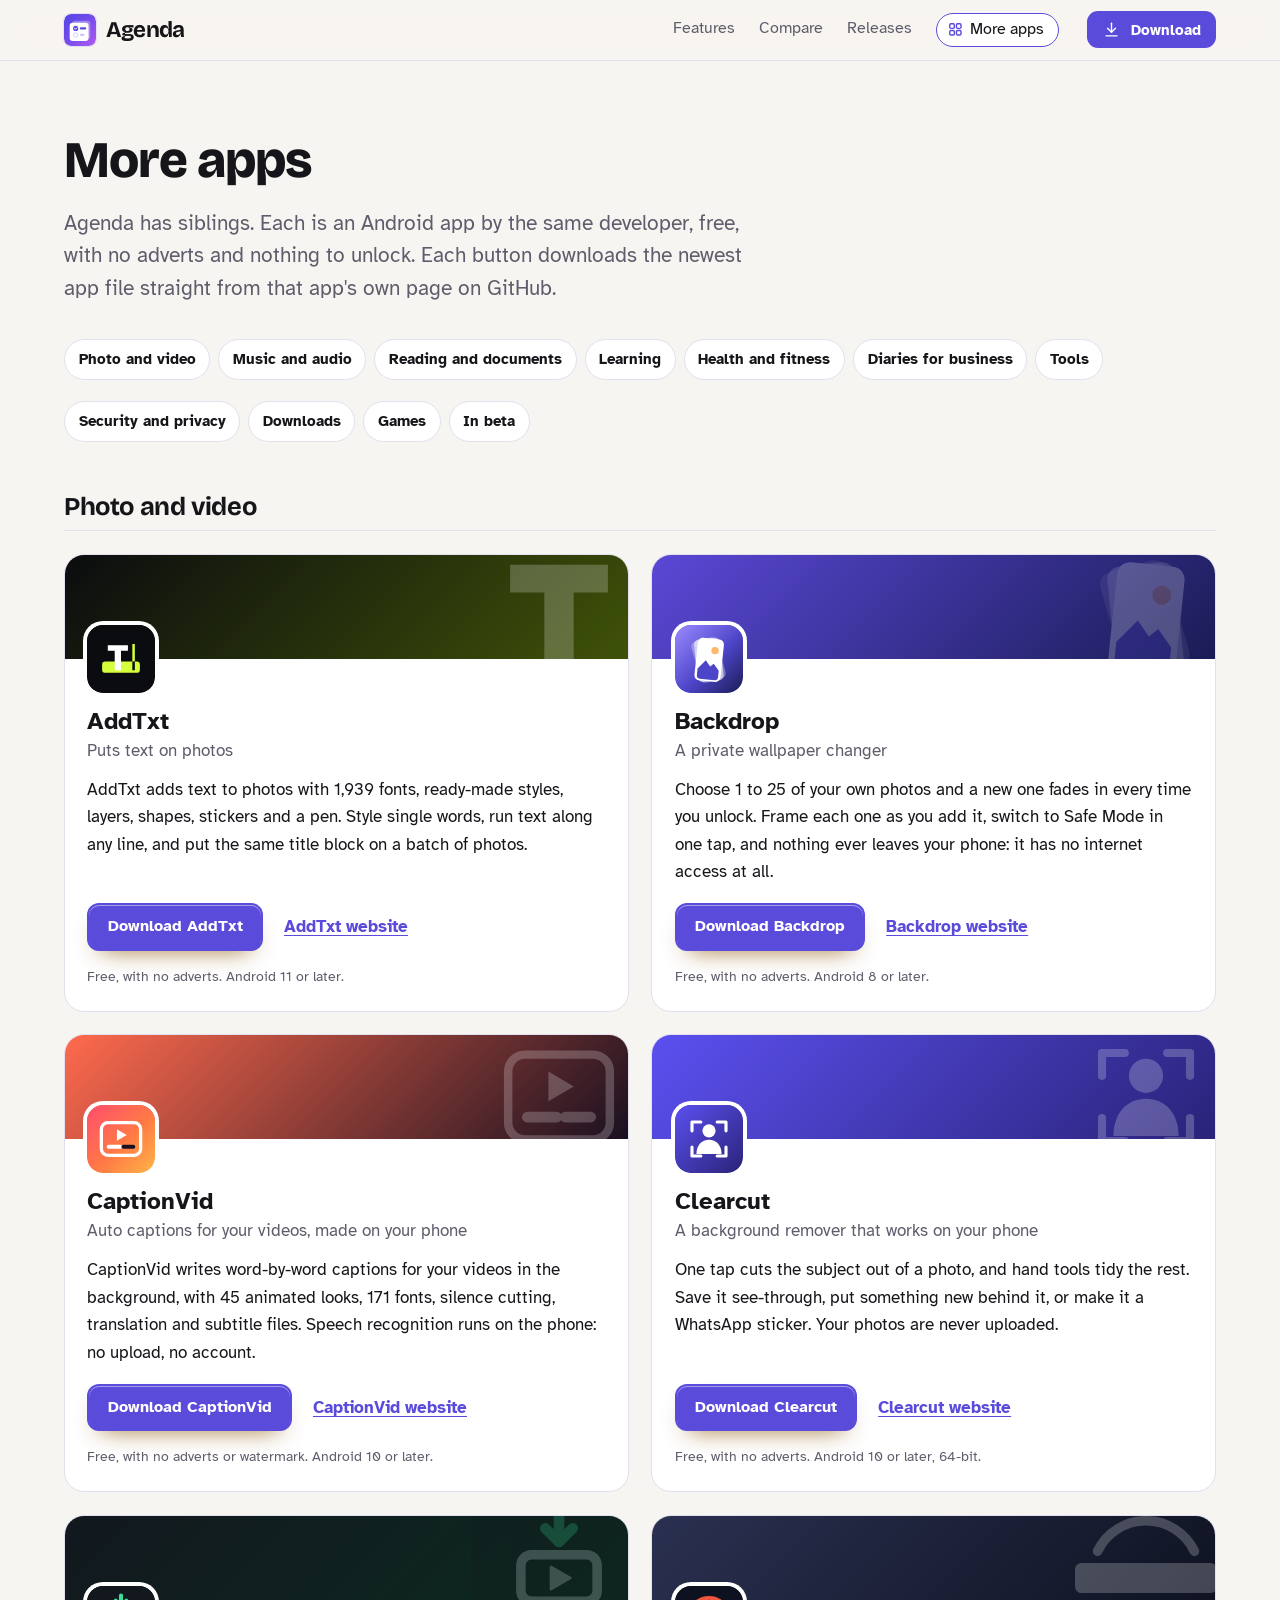
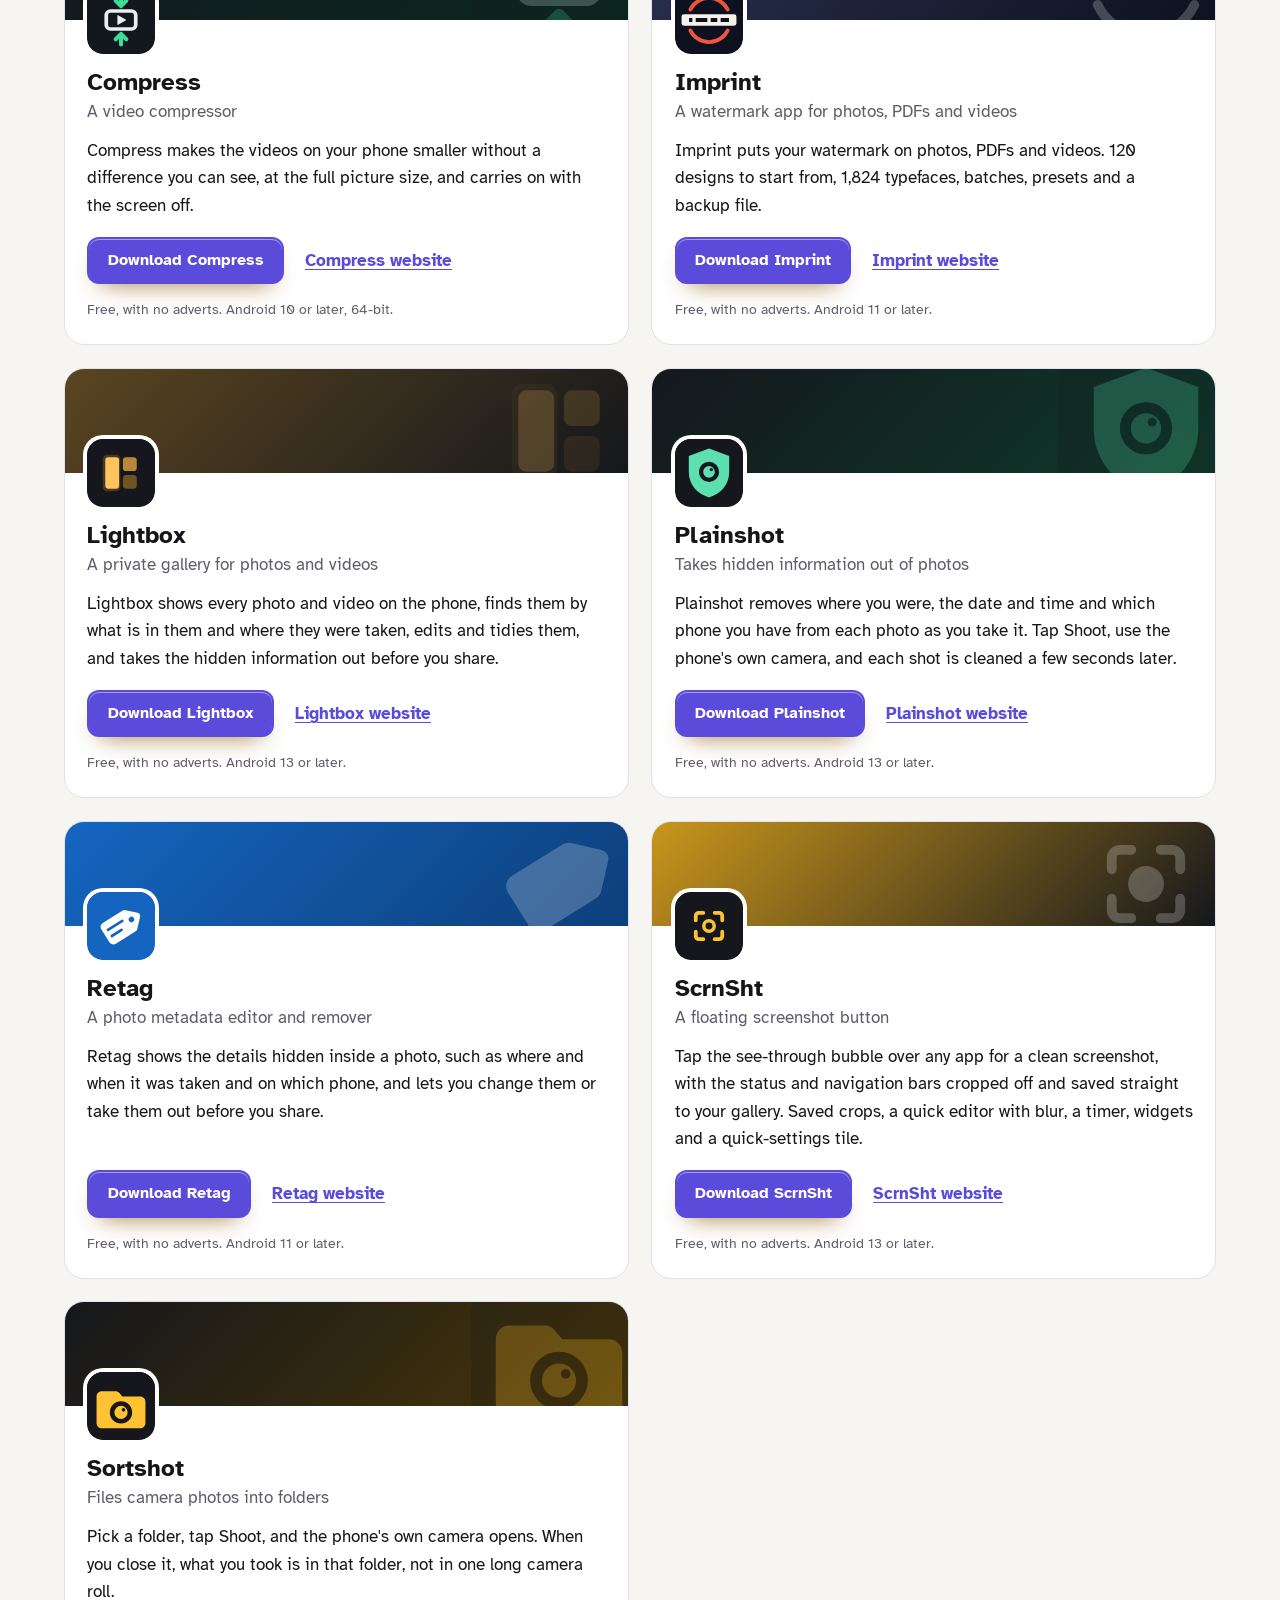
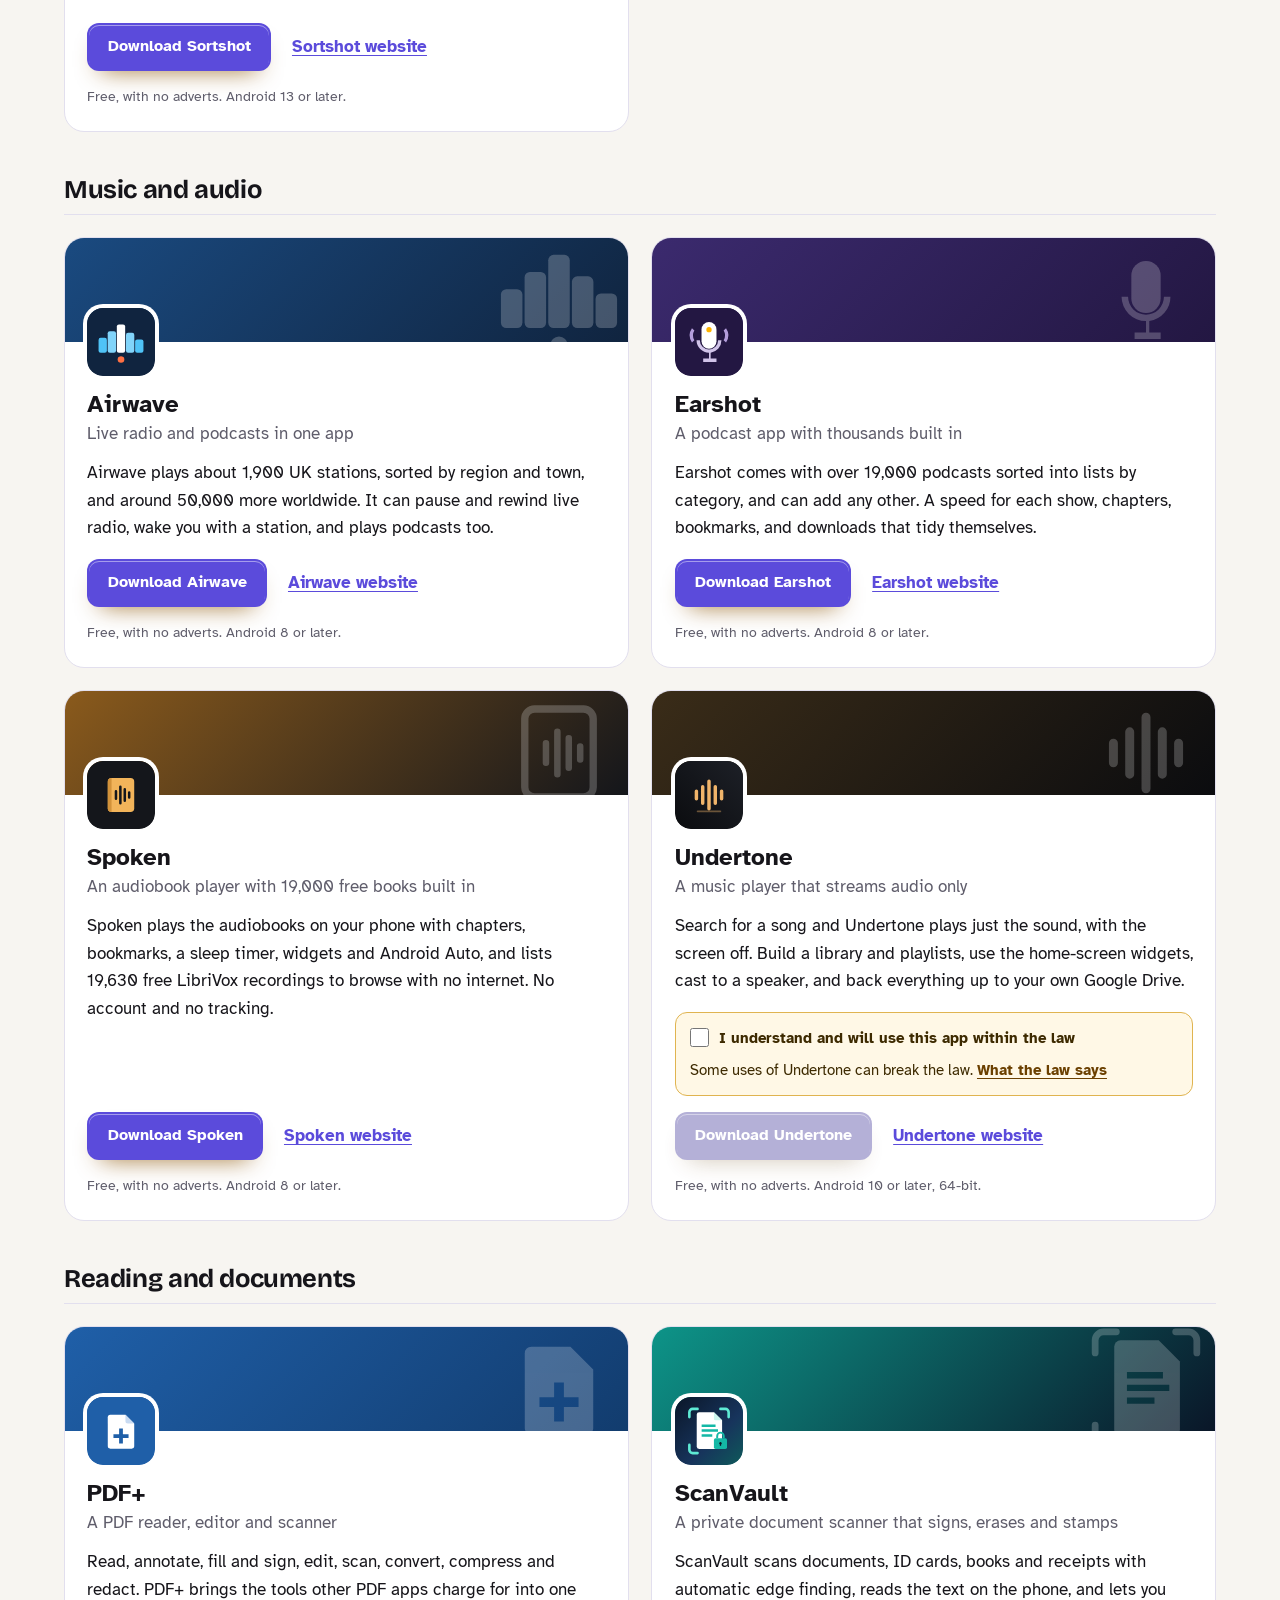
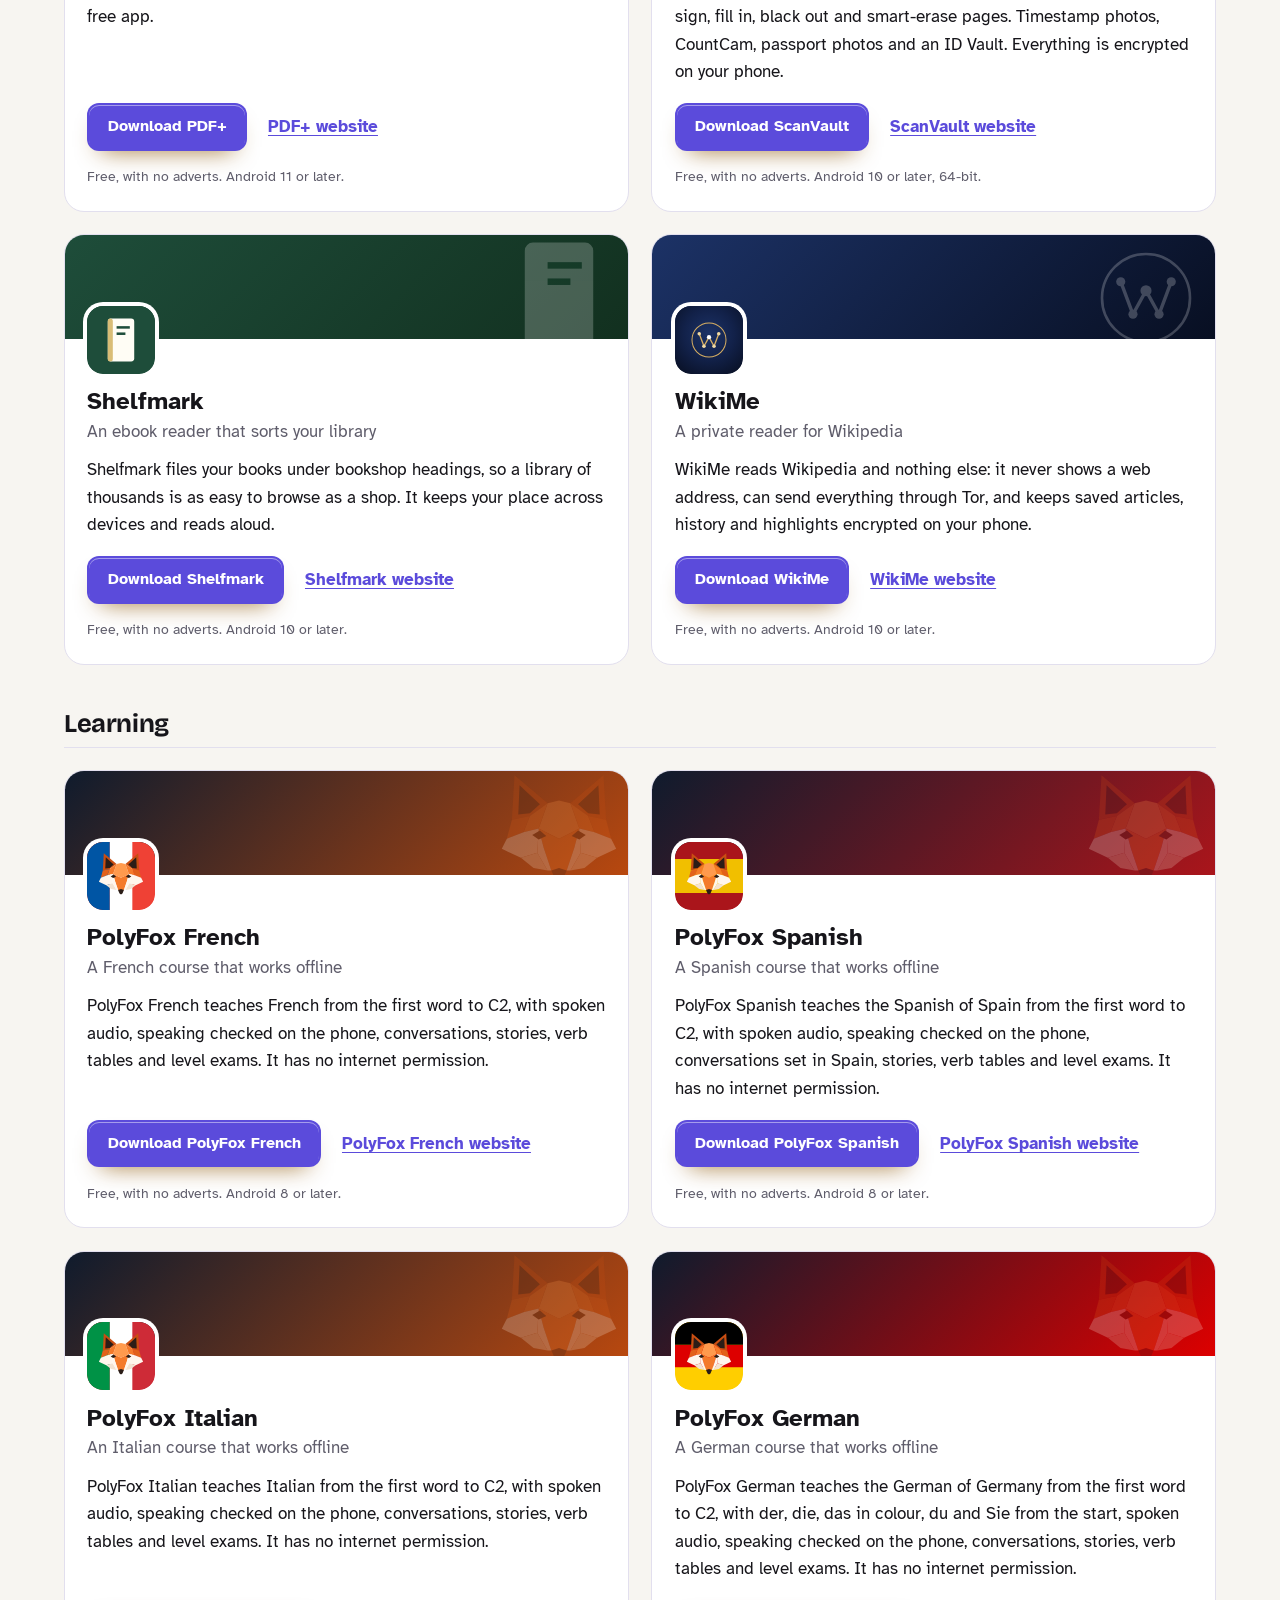
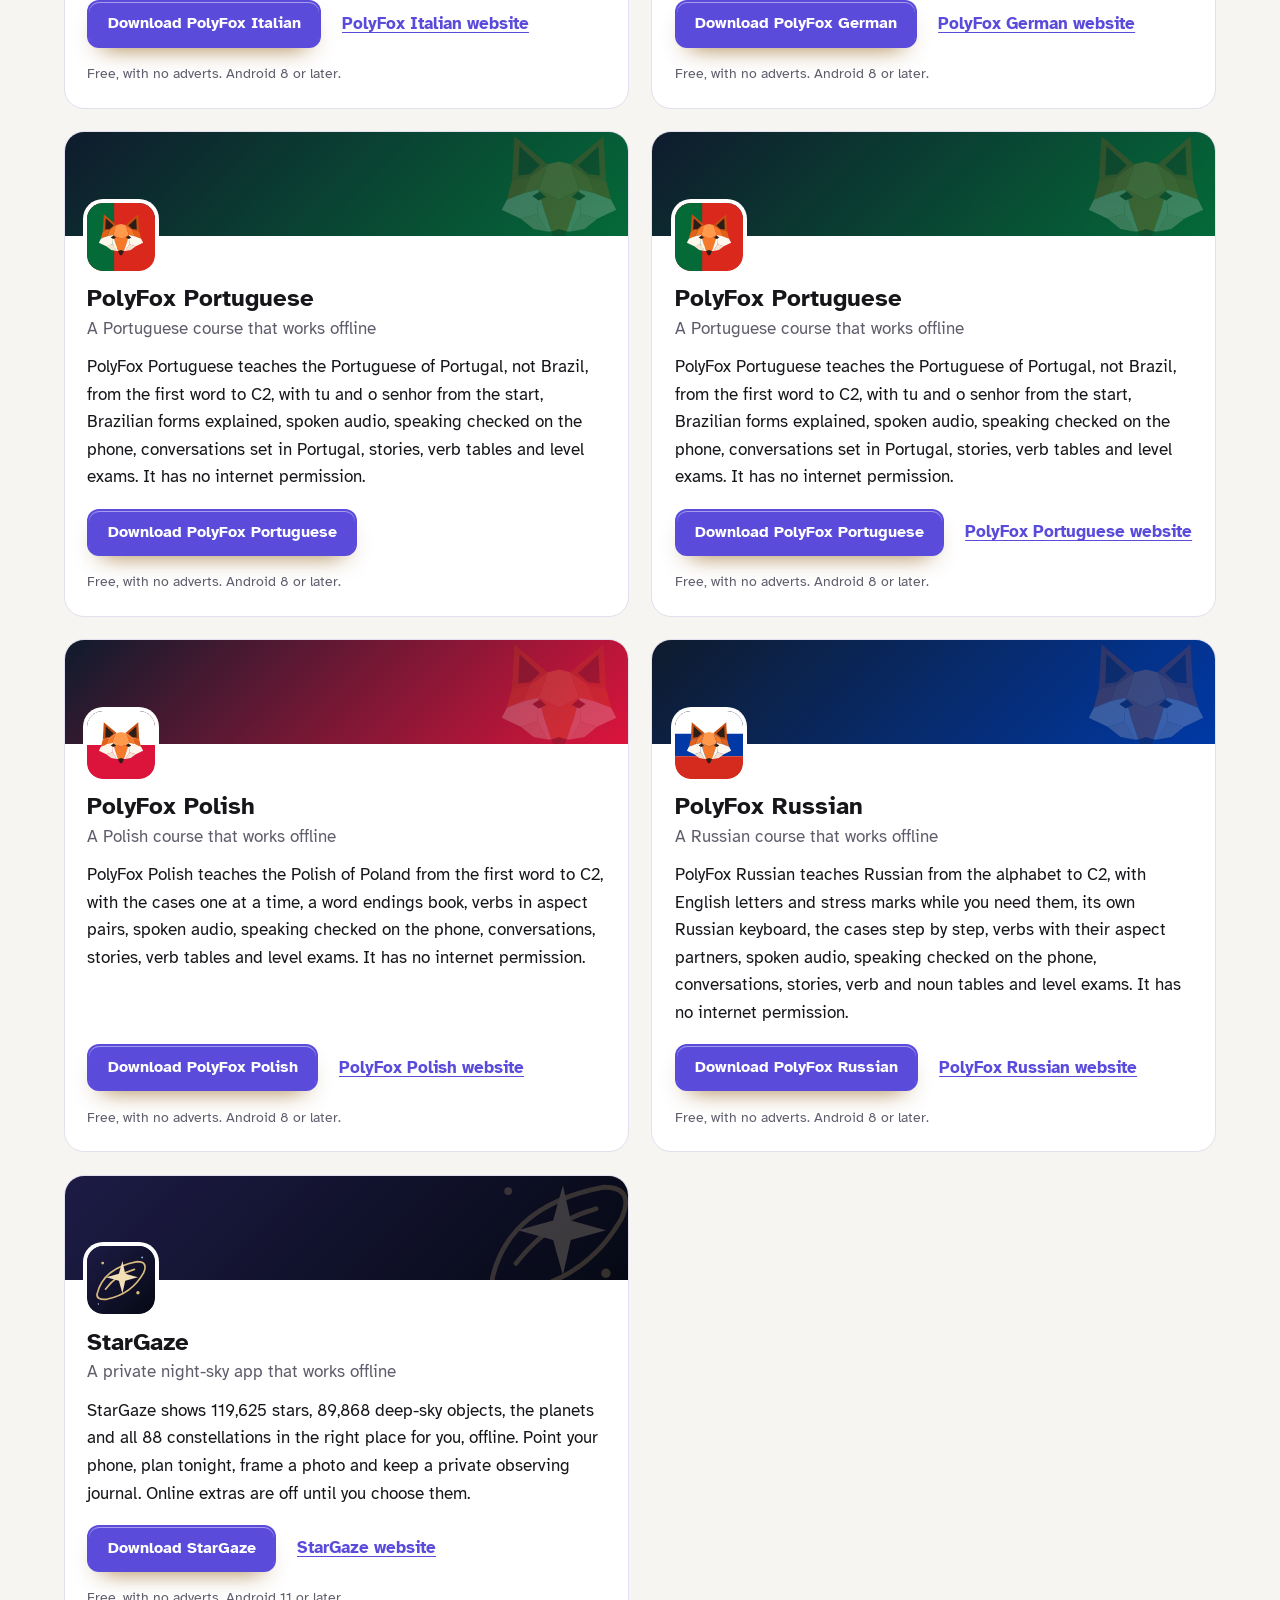
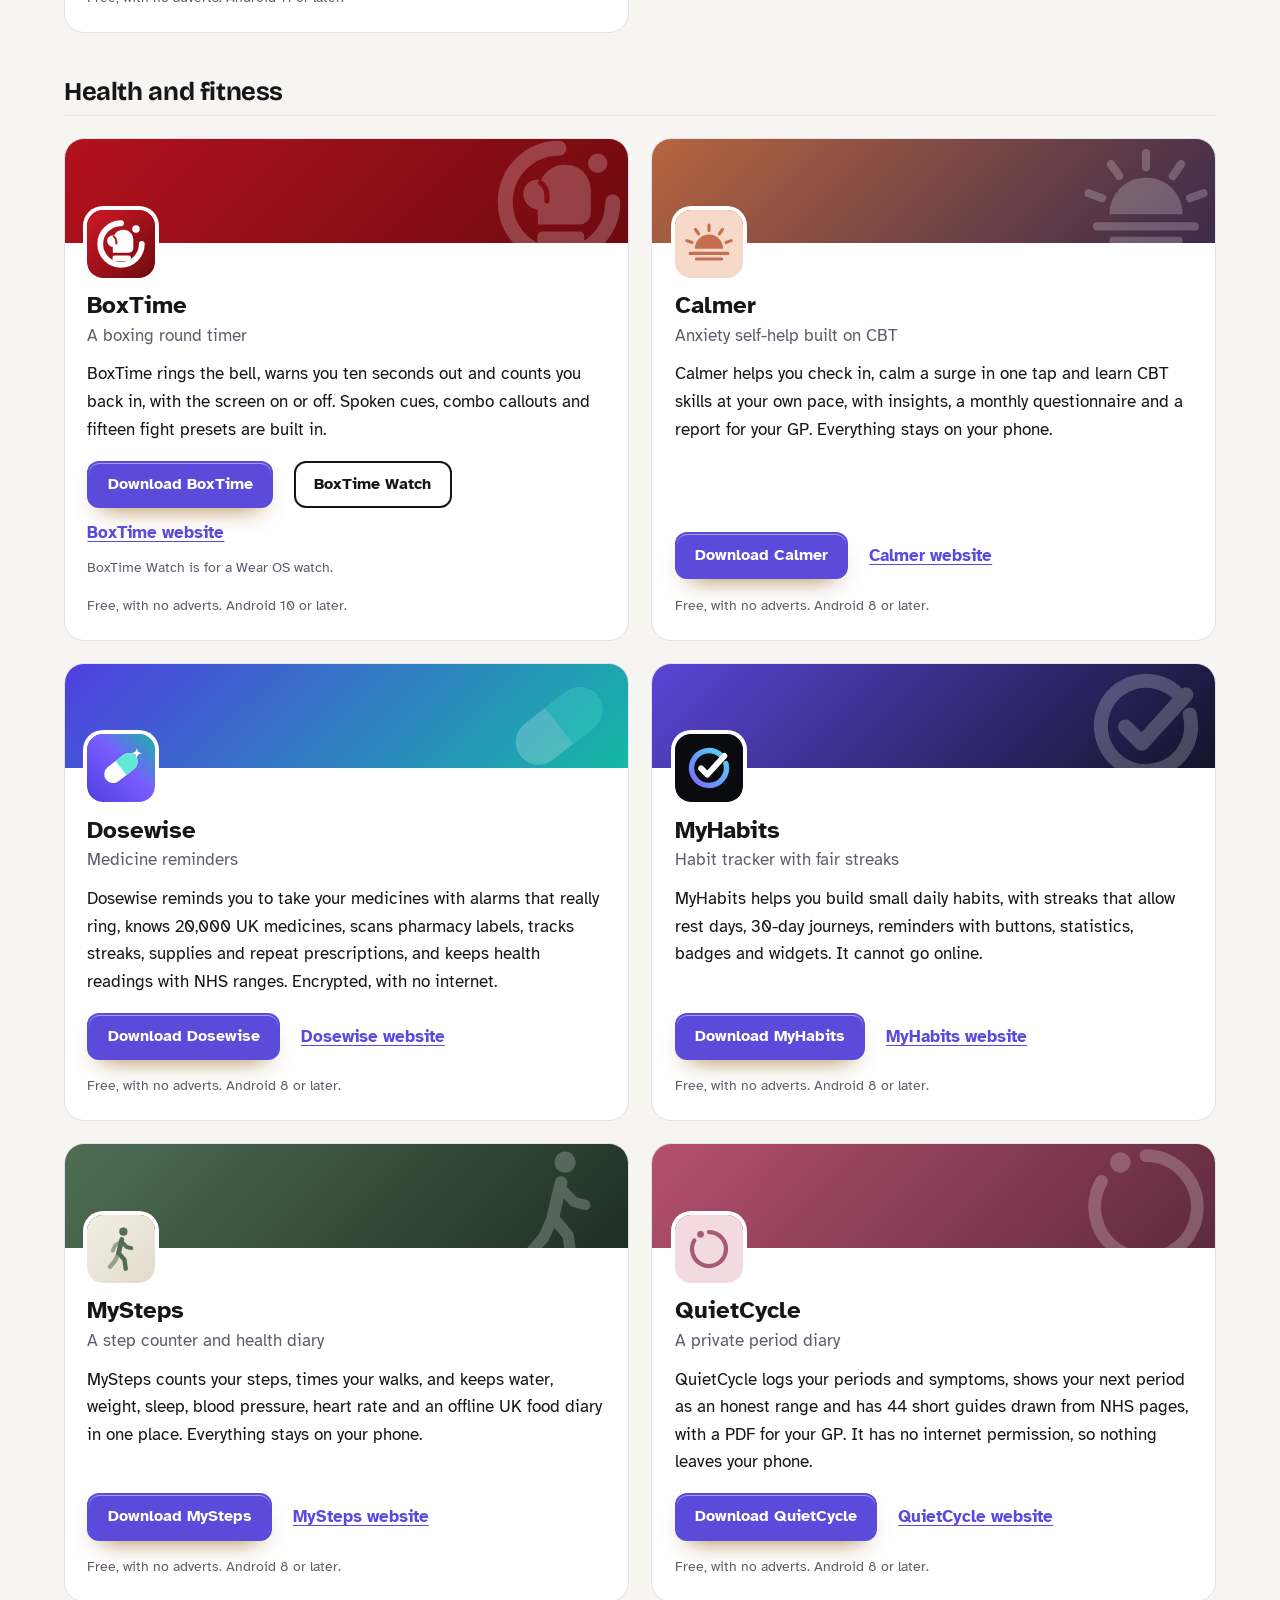
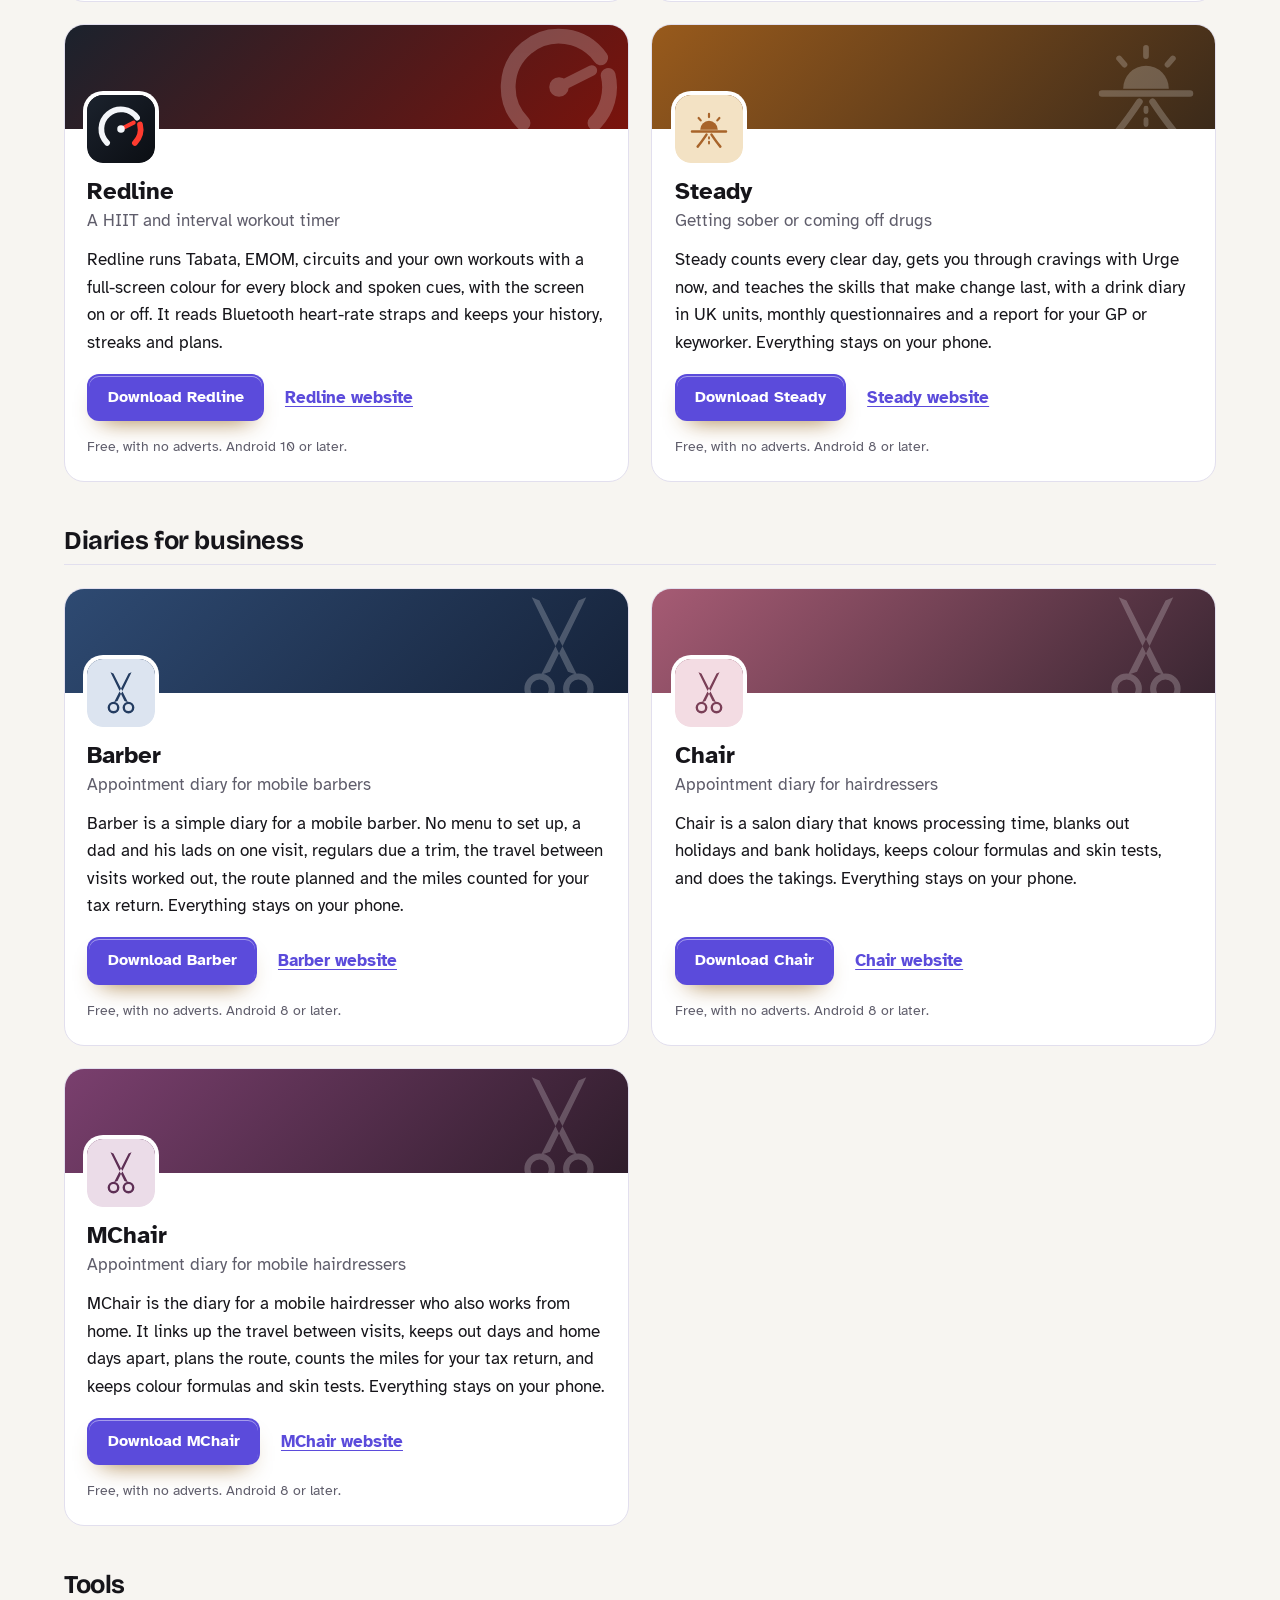
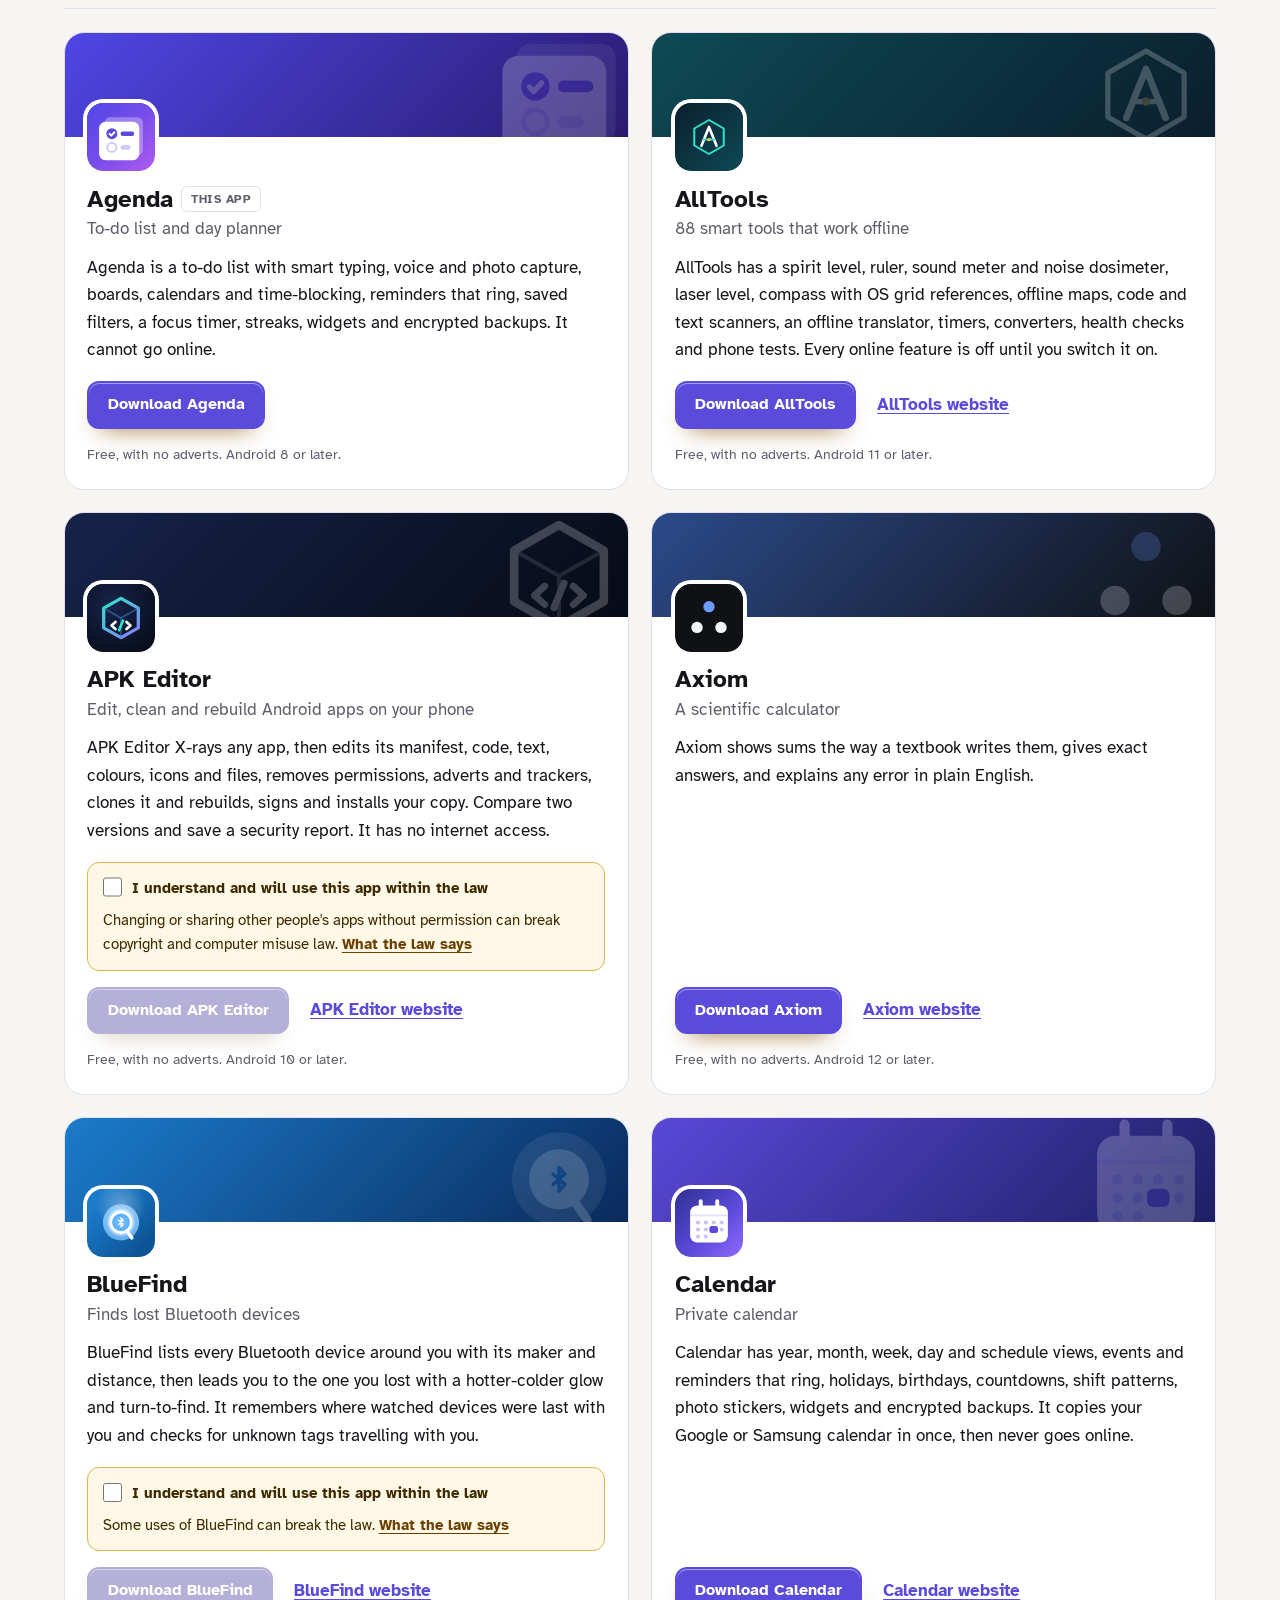
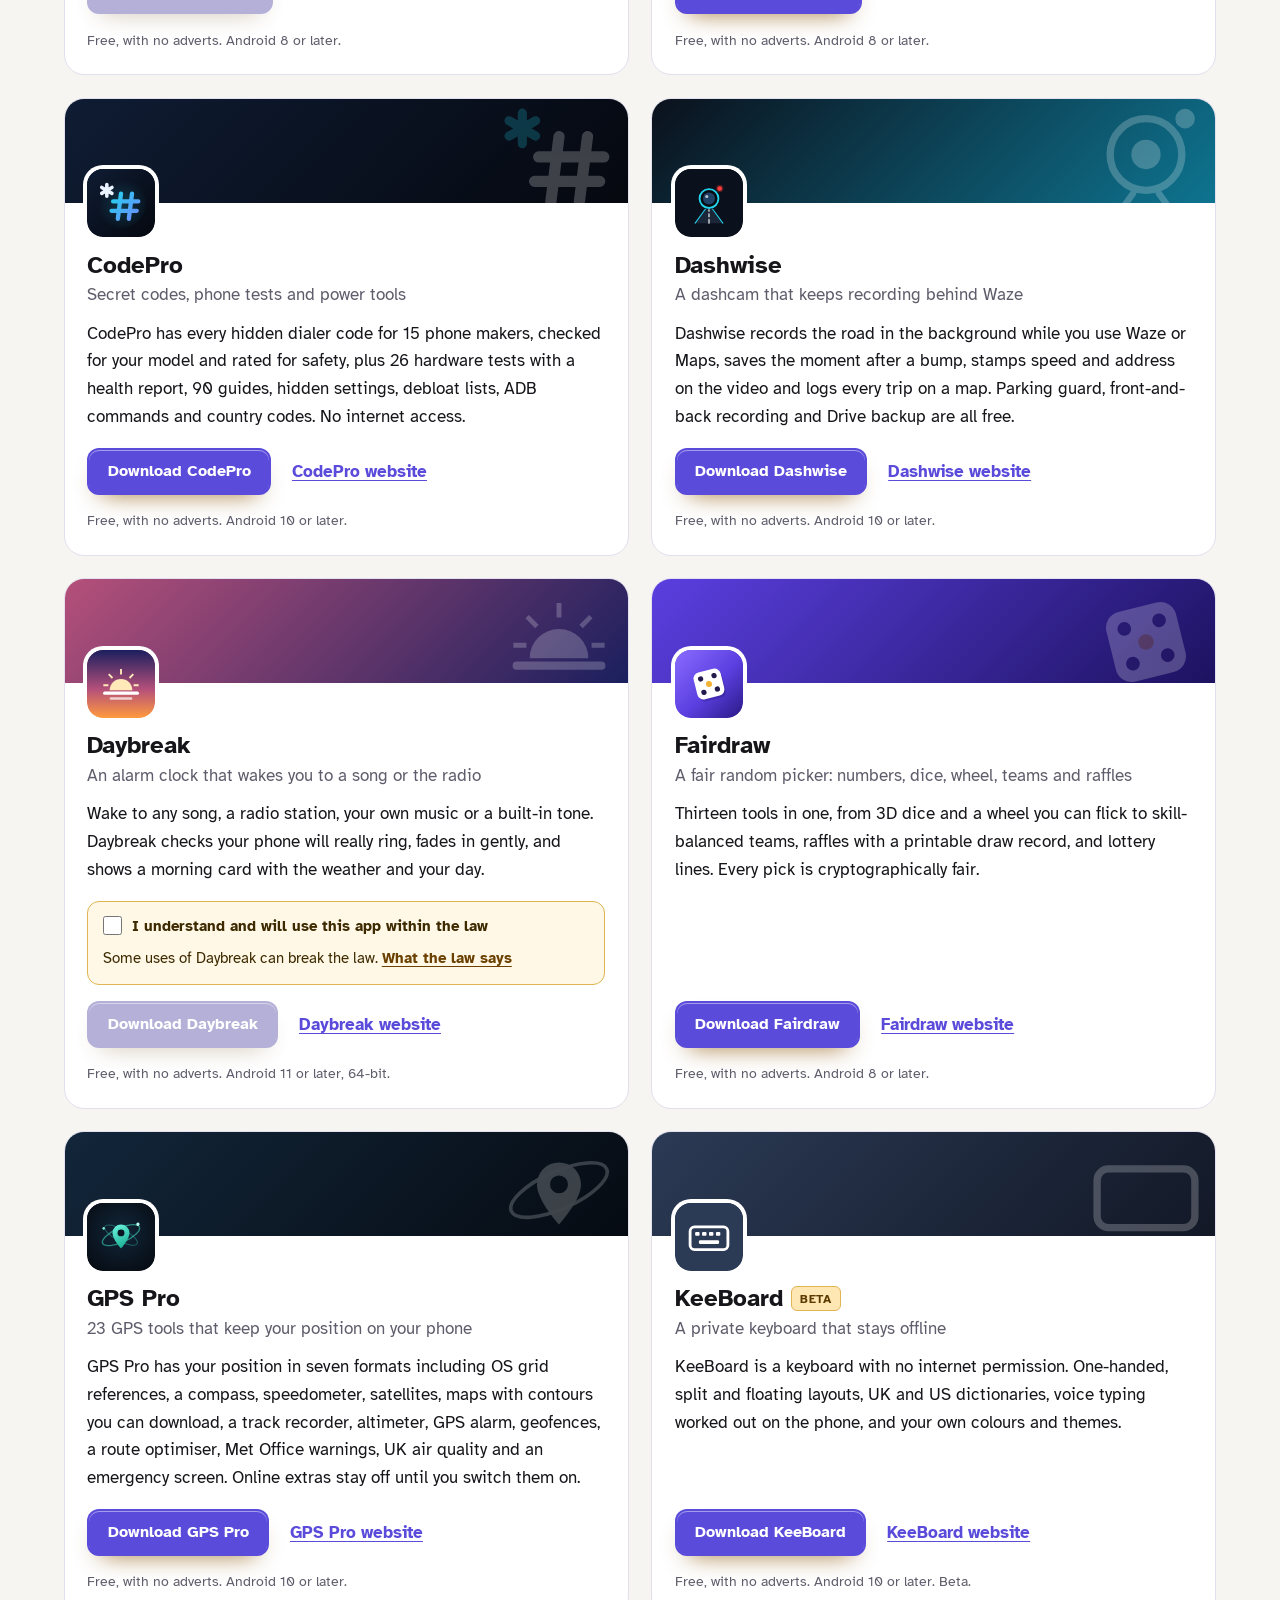
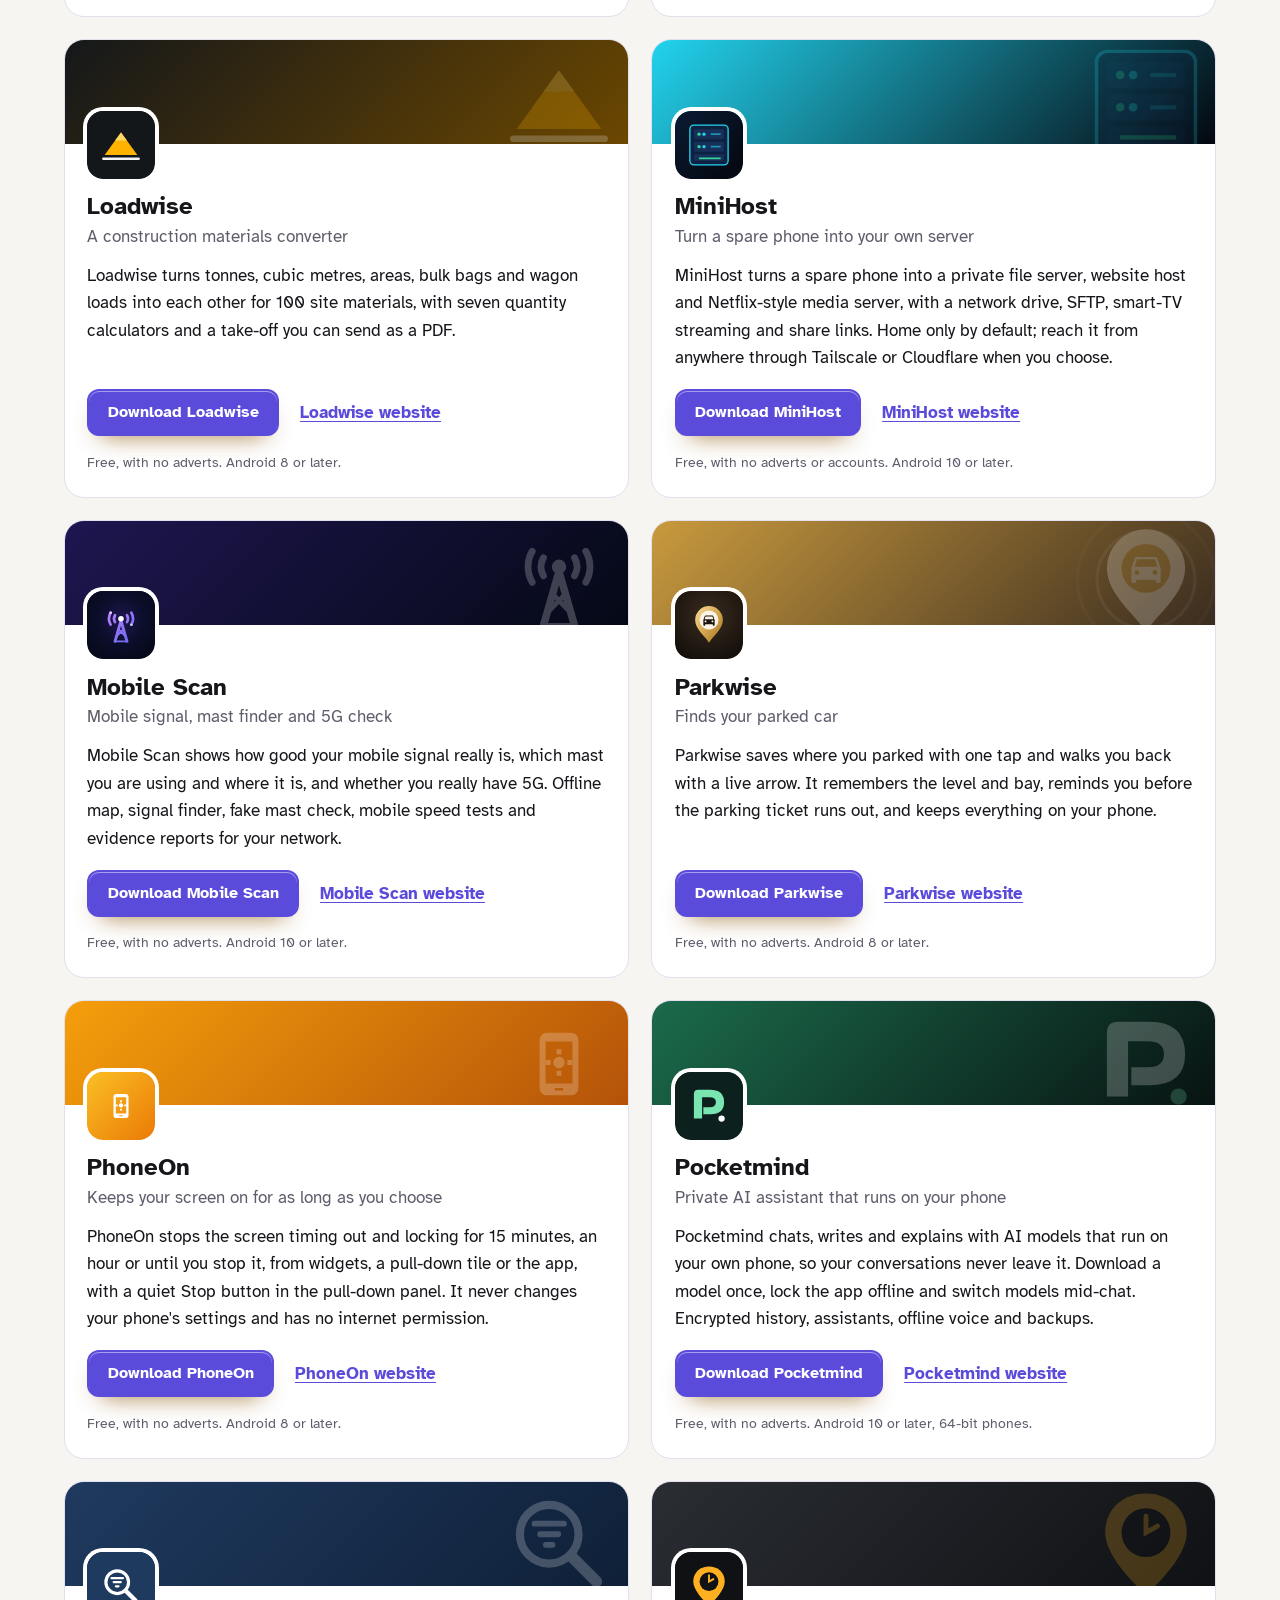
==== commit 91b7aeef: "More apps: add PolyFox Portuguese" ====
--- a/more-apps.html
+++ b/more-apps.html
@@ -4,7 +4,7 @@
 <meta charset="utf-8">
 <meta name="viewport" content="width=device-width, initial-scale=1">
 <title>More free Android apps from the maker of Agenda</title>
-<meta name="description" content="All 95 free Android apps from the maker of Agenda, in one list by category, each with its download and a link to its website.">
+<meta name="description" content="All 96 free Android apps from the maker of Agenda, in one list by category, each with its download and a link to its website.">
 <meta name="author" content="Jonathan Jackson">
 <link rel="canonical" href="https://customgpter.github.io/agenda/more-apps.html">
 <meta name="theme-color" content="#f7f5f1" media="(prefers-color-scheme: light)">
@@ -12,7 +12,7 @@
 <meta property="og:type" content="website">
 <meta property="og:site_name" content="Agenda">
 <meta property="og:title" content="More free Android apps from the maker of Agenda">
-<meta property="og:description" content="All 95 free Android apps from the maker of Agenda, in one list by category, each with its download and a link to its website.">
+<meta property="og:description" content="All 96 free Android apps from the maker of Agenda, in one list by category, each with its download and a link to its website.">
 <meta property="og:url" content="https://customgpter.github.io/agenda/more-apps.html">
 <meta property="og:image" content="https://customgpter.github.io/agenda/assets/og.png">
 <meta property="og:image:width" content="1200">
@@ -26,7 +26,7 @@
 <link rel="preload" href="./assets/fonts/atkinson-hyperlegible-latin-400-normal.woff2" as="font" type="font/woff2" crossorigin>
 <link rel="stylesheet" href="./assets/site.css?v=1">
 <link rel="stylesheet" href="./assets/house.css?v=1">
-<script type="application/ld+json">{"@context":"https://schema.org","@type":"ItemList","name":"Apps from the maker of Agenda","url":"https://customgpter.github.io/agenda/more-apps.html","itemListElement":[{"@type":"ListItem","position":1,"name":"AddTxt","url":"https://customgpter.github.io/addtxt/"},{"@type":"ListItem","position":2,"name":"Backdrop","url":"https://customgpter.github.io/backdrop/"},{"@type":"ListItem","position":3,"name":"CaptionVid","url":"https://customgpter.github.io/captionvid/"},{"@type":"ListItem","position":4,"name":"Clearcut","url":"https://customgpter.github.io/clearcut/"},{"@type":"ListItem","position":5,"name":"Compress","url":"https://customgpter.github.io/compress/"},{"@type":"ListItem","position":6,"name":"Imprint","url":"https://customgpter.github.io/imprint/"},{"@type":"ListItem","position":7,"name":"Lightbox","url":"https://customgpter.github.io/lightbox/"},{"@type":"ListItem","position":8,"name":"Plainshot","url":"https://customgpter.github.io/plainshot/"},{"@type":"ListItem","position":9,"name":"Retag","url":"https://customgpter.github.io/retag/"},{"@type":"ListItem","position":10,"name":"ScrnSht","url":"https://customgpter.github.io/scrnsht/"},{"@type":"ListItem","position":11,"name":"Sortshot","url":"https://customgpter.github.io/sortshot/"},{"@type":"ListItem","position":12,"name":"Airwave","url":"https://customgpter.github.io/airwave/"},{"@type":"ListItem","position":13,"name":"Earshot","url":"https://customgpter.github.io/earshot/"},{"@type":"ListItem","position":14,"name":"Spoken","url":"https://customgpter.github.io/spoken/"},{"@type":"ListItem","position":15,"name":"Undertone","url":"https://customgpter.github.io/undertone/"},{"@type":"ListItem","position":16,"name":"PDF+","url":"https://customgpter.github.io/pdfplus/"},{"@type":"ListItem","position":17,"name":"ScanVault","url":"https://customgpter.github.io/scanvault/"},{"@type":"ListItem","position":18,"name":"Shelfmark","url":"https://customgpter.github.io/shelfmark/"},{"@type":"ListItem","position":19,"name":"WikiMe","url":"https://customgpter.github.io/wikime/"},{"@type":"ListItem","position":20,"name":"PolyFox French","url":"https://customgpter.github.io/polyfox/"},{"@type":"ListItem","position":21,"name":"PolyFox German","url":"https://customgpter.github.io/polyfox-german/"},{"@type":"ListItem","position":22,"name":"PolyFox Polish","url":"https://customgpter.github.io/polyfox-polish/"},{"@type":"ListItem","position":23,"name":"PolyFox Russian","url":"https://customgpter.github.io/polyfox-russian/"},{"@type":"ListItem","position":24,"name":"StarGaze","url":"https://customgpter.github.io/stargaze/"},{"@type":"ListItem","position":25,"name":"BoxTime","url":"https://customgpter.github.io/boxtime/"},{"@type":"ListItem","position":26,"name":"Calmer","url":"https://customgpter.github.io/calmer/"},{"@type":"ListItem","position":27,"name":"Dosewise","url":"https://customgpter.github.io/dosewise/"},{"@type":"ListItem","position":28,"name":"MyHabits","url":"https://customgpter.github.io/myhabits/"},{"@type":"ListItem","position":29,"name":"MySteps","url":"https://customgpter.github.io/mysteps/"},{"@type":"ListItem","position":30,"name":"QuietCycle","url":"https://customgpter.github.io/quietcycle/"},{"@type":"ListItem","position":31,"name":"Redline","url":"https://customgpter.github.io/redline/"},{"@type":"ListItem","position":32,"name":"Steady","url":"https://customgpter.github.io/steady/"},{"@type":"ListItem","position":33,"name":"Barber","url":"https://customgpter.github.io/barber/"},{"@type":"ListItem","position":34,"name":"Chair","url":"https://customgpter.github.io/chair/"},{"@type":"ListItem","position":35,"name":"MChair","url":"https://customgpter.github.io/mchair/"},{"@type":"ListItem","position":36,"name":"Agenda","url":"https://customgpter.github.io/agenda/"},{"@type":"ListItem","position":37,"name":"AllTools","url":"https://customgpter.github.io/alltools/"},{"@type":"ListItem","position":38,"name":"APK Editor","url":"https://customgpter.github.io/apkeditor/"},{"@type":"ListItem","position":39,"name":"Axiom","url":"https://customgpter.github.io/axiom/"},{"@type":"ListItem","position":40,"name":"BlueFind","url":"https://customgpter.github.io/bluefind/"},{"@type":"ListItem","position":41,"name":"Calendar","url":"https://customgpter.github.io/calendar/"},{"@type":"ListItem","position":42,"name":"CodePro","url":"https://customgpter.github.io/codepro/"},{"@type":"ListItem","position":43,"name":"Dashwise","url":"https://customgpter.github.io/dashwise/"},{"@type":"ListItem","position":44,"name":"Daybreak","url":"https://customgpter.github.io/daybreak/"},{"@type":"ListItem","position":45,"name":"Fairdraw","url":"https://customgpter.github.io/fairdraw/"},{"@type":"ListItem","position":46,"name":"GPS Pro","url":"https://customgpter.github.io/gpspro/"},{"@type":"ListItem","position":47,"name":"KeeBoard","url":"https://customgpter.github.io/keeboard/"},{"@type":"ListItem","position":48,"name":"Loadwise","url":"https://customgpter.github.io/loadwise/"},{"@type":"ListItem","position":49,"name":"MiniHost","url":"https://customgpter.github.io/minihost/"},{"@type":"ListItem","position":50,"name":"Mobile Scan","url":"https://customgpter.github.io/mobilescan/"},{"@type":"ListItem","position":51,"name":"Parkwise","url":"https://customgpter.github.io/parkwise/"},{"@type":"ListItem","position":52,"name":"Pocketmind","url":"https://customgpter.github.io/pocketmind/"},{"@type":"ListItem","position":53,"name":"Refine","url":"https://customgpter.github.io/refine/"},{"@type":"ListItem","position":54,"name":"Shiftwise","url":"https://customgpter.github.io/shiftwise/"},{"@type":"ListItem","position":55,"name":"SimpleCalc","url":"https://customgpter.github.io/simplecalc/"},{"@type":"ListItem","position":56,"name":"Skyline","url":"https://customgpter.github.io/skyline/"},{"@type":"ListItem","position":57,"name":"Slipway","url":"https://customgpter.github.io/slipway/"},{"@type":"ListItem","position":58,"name":"Tagger","url":"https://customgpter.github.io/tagger/"},{"@type":"ListItem","position":59,"name":"TotalClean","url":"https://customgpter.github.io/totalclean/"},{"@type":"ListItem","position":60,"name":"TVLink","url":"https://customgpter.github.io/tvlink/"},{"@type":"ListItem","position":61,"name":"Unbox","url":"https://customgpter.github.io/unbox/"},{"@type":"ListItem","position":62,"name":"WhatsKeep","url":"https://customgpter.github.io/whatskeep/"},{"@type":"ListItem","position":63,"name":"WiFi Scan","url":"https://customgpter.github.io/wifiscan/"},{"@type":"ListItem","position":64,"name":"Auditly","url":"https://customgpter.github.io/auditly/"},{"@type":"ListItem","position":65,"name":"Backchannel","url":"https://customgpter.github.io/backchannel/"},{"@type":"ListItem","position":66,"name":"ENotes","url":"https://customgpter.github.io/enotes/"},{"@type":"ListItem","position":67,"name":"FindMe","url":"https://customgpter.github.io/findme/"},{"@type":"ListItem","position":68,"name":"iLock","url":"https://customgpter.github.io/ilock/"},{"@type":"ListItem","position":69,"name":"ImSafe","url":"https://customgpter.github.io/imsafe/"},{"@type":"ListItem","position":70,"name":"IShred","url":"https://customgpter.github.io/ishred/"},{"@type":"ListItem","position":71,"name":"LockBox","url":"https://customgpter.github.io/lockbox/"},{"@type":"ListItem","position":72,"name":"PassVault","url":"https://customgpter.github.io/passvault/"},{"@type":"ListItem","position":73,"name":"SpyFind","url":"https://customgpter.github.io/spyfind/"},{"@type":"ListItem","position":74,"name":"TextWipe","url":"https://customgpter.github.io/textwipe/"},{"@type":"ListItem","position":75,"name":"Tracewire","url":"https://customgpter.github.io/tracewire/"},{"@type":"ListItem","position":76,"name":"Vigil","url":"https://customgpter.github.io/vigil/"},{"@type":"ListItem","position":77,"name":"Grab","url":"https://customgpter.github.io/grab/"},{"@type":"ListItem","position":78,"name":"Swarm","url":"https://customgpter.github.io/swarm/"},{"@type":"ListItem","position":79,"name":"Plane Games","url":"https://customgpter.github.io/plane-games/"},{"@type":"ListItem","position":80,"name":"Ninefold","url":"https://customgpter.github.io/ninefold/"},{"@type":"ListItem","position":81,"name":"Cubewise","url":"https://customgpter.github.io/cubewise/"},{"@type":"ListItem","position":82,"name":"Tilewise","url":"https://customgpter.github.io/tilewise/"},{"@type":"ListItem","position":83,"name":"Letterwise","url":"https://customgpter.github.io/letterwise/"},{"@type":"ListItem","position":84,"name":"Kingside","url":"https://customgpter.github.io/kingside/"},{"@type":"ListItem","position":85,"name":"Deckhand","url":"https://customgpter.github.io/deckhand/"},{"@type":"ListItem","position":86,"name":"SNESForge","url":"https://customgpter.github.io/snesforge/"},{"@type":"ListItem","position":87,"name":"Fame Boy","url":"https://customgpter.github.io/fameboy/"},{"@type":"ListItem","position":88,"name":"PSPPro","url":"https://customgpter.github.io/psppro/"},{"@type":"ListItem","position":89,"name":"MegaGen","url":"https://customgpter.github.io/megagen/"},{"@type":"ListItem","position":90,"name":"QVR","url":"https://customgpter.github.io/qvr/"},{"@type":"ListItem","position":91,"name":"QVR Watch","url":"https://customgpter.github.io/qvr-watch/"},{"@type":"ListItem","position":92,"name":"QVRLite","url":"https://customgpter.github.io/qvrlite/"},{"@type":"ListItem","position":93,"name":"Onionz","url":"https://customgpter.github.io/onionz/"},{"@type":"ListItem","position":94,"name":"OnionzWeb","url":"https://customgpter.github.io/onionzweb/"}]}</script>
+<script type="application/ld+json">{"@context":"https://schema.org","@type":"ItemList","name":"Apps from the maker of Agenda","url":"https://customgpter.github.io/agenda/more-apps.html","itemListElement":[{"@type":"ListItem","position":1,"name":"AddTxt","url":"https://customgpter.github.io/addtxt/"},{"@type":"ListItem","position":2,"name":"Backdrop","url":"https://customgpter.github.io/backdrop/"},{"@type":"ListItem","position":3,"name":"CaptionVid","url":"https://customgpter.github.io/captionvid/"},{"@type":"ListItem","position":4,"name":"Clearcut","url":"https://customgpter.github.io/clearcut/"},{"@type":"ListItem","position":5,"name":"Compress","url":"https://customgpter.github.io/compress/"},{"@type":"ListItem","position":6,"name":"Imprint","url":"https://customgpter.github.io/imprint/"},{"@type":"ListItem","position":7,"name":"Lightbox","url":"https://customgpter.github.io/lightbox/"},{"@type":"ListItem","position":8,"name":"Plainshot","url":"https://customgpter.github.io/plainshot/"},{"@type":"ListItem","position":9,"name":"Retag","url":"https://customgpter.github.io/retag/"},{"@type":"ListItem","position":10,"name":"ScrnSht","url":"https://customgpter.github.io/scrnsht/"},{"@type":"ListItem","position":11,"name":"Sortshot","url":"https://customgpter.github.io/sortshot/"},{"@type":"ListItem","position":12,"name":"Airwave","url":"https://customgpter.github.io/airwave/"},{"@type":"ListItem","position":13,"name":"Earshot","url":"https://customgpter.github.io/earshot/"},{"@type":"ListItem","position":14,"name":"Spoken","url":"https://customgpter.github.io/spoken/"},{"@type":"ListItem","position":15,"name":"Undertone","url":"https://customgpter.github.io/undertone/"},{"@type":"ListItem","position":16,"name":"PDF+","url":"https://customgpter.github.io/pdfplus/"},{"@type":"ListItem","position":17,"name":"ScanVault","url":"https://customgpter.github.io/scanvault/"},{"@type":"ListItem","position":18,"name":"Shelfmark","url":"https://customgpter.github.io/shelfmark/"},{"@type":"ListItem","position":19,"name":"WikiMe","url":"https://customgpter.github.io/wikime/"},{"@type":"ListItem","position":20,"name":"PolyFox French","url":"https://customgpter.github.io/polyfox/"},{"@type":"ListItem","position":21,"name":"PolyFox German","url":"https://customgpter.github.io/polyfox-german/"},{"@type":"ListItem","position":22,"name":"PolyFox Portuguese","url":"https://customgpter.github.io/polyfox-portuguese/"},{"@type":"ListItem","position":23,"name":"PolyFox Polish","url":"https://customgpter.github.io/polyfox-polish/"},{"@type":"ListItem","position":24,"name":"PolyFox Russian","url":"https://customgpter.github.io/polyfox-russian/"},{"@type":"ListItem","position":25,"name":"StarGaze","url":"https://customgpter.github.io/stargaze/"},{"@type":"ListItem","position":26,"name":"BoxTime","url":"https://customgpter.github.io/boxtime/"},{"@type":"ListItem","position":27,"name":"Calmer","url":"https://customgpter.github.io/calmer/"},{"@type":"ListItem","position":28,"name":"Dosewise","url":"https://customgpter.github.io/dosewise/"},{"@type":"ListItem","position":29,"name":"MyHabits","url":"https://customgpter.github.io/myhabits/"},{"@type":"ListItem","position":30,"name":"MySteps","url":"https://customgpter.github.io/mysteps/"},{"@type":"ListItem","position":31,"name":"QuietCycle","url":"https://customgpter.github.io/quietcycle/"},{"@type":"ListItem","position":32,"name":"Redline","url":"https://customgpter.github.io/redline/"},{"@type":"ListItem","position":33,"name":"Steady","url":"https://customgpter.github.io/steady/"},{"@type":"ListItem","position":34,"name":"Barber","url":"https://customgpter.github.io/barber/"},{"@type":"ListItem","position":35,"name":"Chair","url":"https://customgpter.github.io/chair/"},{"@type":"ListItem","position":36,"name":"MChair","url":"https://customgpter.github.io/mchair/"},{"@type":"ListItem","position":37,"name":"Agenda","url":"https://customgpter.github.io/agenda/"},{"@type":"ListItem","position":38,"name":"AllTools","url":"https://customgpter.github.io/alltools/"},{"@type":"ListItem","position":39,"name":"APK Editor","url":"https://customgpter.github.io/apkeditor/"},{"@type":"ListItem","position":40,"name":"Axiom","url":"https://customgpter.github.io/axiom/"},{"@type":"ListItem","position":41,"name":"BlueFind","url":"https://customgpter.github.io/bluefind/"},{"@type":"ListItem","position":42,"name":"Calendar","url":"https://customgpter.github.io/calendar/"},{"@type":"ListItem","position":43,"name":"CodePro","url":"https://customgpter.github.io/codepro/"},{"@type":"ListItem","position":44,"name":"Dashwise","url":"https://customgpter.github.io/dashwise/"},{"@type":"ListItem","position":45,"name":"Daybreak","url":"https://customgpter.github.io/daybreak/"},{"@type":"ListItem","position":46,"name":"Fairdraw","url":"https://customgpter.github.io/fairdraw/"},{"@type":"ListItem","position":47,"name":"GPS Pro","url":"https://customgpter.github.io/gpspro/"},{"@type":"ListItem","position":48,"name":"KeeBoard","url":"https://customgpter.github.io/keeboard/"},{"@type":"ListItem","position":49,"name":"Loadwise","url":"https://customgpter.github.io/loadwise/"},{"@type":"ListItem","position":50,"name":"MiniHost","url":"https://customgpter.github.io/minihost/"},{"@type":"ListItem","position":51,"name":"Mobile Scan","url":"https://customgpter.github.io/mobilescan/"},{"@type":"ListItem","position":52,"name":"Parkwise","url":"https://customgpter.github.io/parkwise/"},{"@type":"ListItem","position":53,"name":"Pocketmind","url":"https://customgpter.github.io/pocketmind/"},{"@type":"ListItem","position":54,"name":"Refine","url":"https://customgpter.github.io/refine/"},{"@type":"ListItem","position":55,"name":"Shiftwise","url":"https://customgpter.github.io/shiftwise/"},{"@type":"ListItem","position":56,"name":"SimpleCalc","url":"https://customgpter.github.io/simplecalc/"},{"@type":"ListItem","position":57,"name":"Skyline","url":"https://customgpter.github.io/skyline/"},{"@type":"ListItem","position":58,"name":"Slipway","url":"https://customgpter.github.io/slipway/"},{"@type":"ListItem","position":59,"name":"Tagger","url":"https://customgpter.github.io/tagger/"},{"@type":"ListItem","position":60,"name":"TotalClean","url":"https://customgpter.github.io/totalclean/"},{"@type":"ListItem","position":61,"name":"TVLink","url":"https://customgpter.github.io/tvlink/"},{"@type":"ListItem","position":62,"name":"Unbox","url":"https://customgpter.github.io/unbox/"},{"@type":"ListItem","position":63,"name":"WhatsKeep","url":"https://customgpter.github.io/whatskeep/"},{"@type":"ListItem","position":64,"name":"WiFi Scan","url":"https://customgpter.github.io/wifiscan/"},{"@type":"ListItem","position":65,"name":"Auditly","url":"https://customgpter.github.io/auditly/"},{"@type":"ListItem","position":66,"name":"Backchannel","url":"https://customgpter.github.io/backchannel/"},{"@type":"ListItem","position":67,"name":"ENotes","url":"https://customgpter.github.io/enotes/"},{"@type":"ListItem","position":68,"name":"FindMe","url":"https://customgpter.github.io/findme/"},{"@type":"ListItem","position":69,"name":"iLock","url":"https://customgpter.github.io/ilock/"},{"@type":"ListItem","position":70,"name":"ImSafe","url":"https://customgpter.github.io/imsafe/"},{"@type":"ListItem","position":71,"name":"IShred","url":"https://customgpter.github.io/ishred/"},{"@type":"ListItem","position":72,"name":"LockBox","url":"https://customgpter.github.io/lockbox/"},{"@type":"ListItem","position":73,"name":"PassVault","url":"https://customgpter.github.io/passvault/"},{"@type":"ListItem","position":74,"name":"SpyFind","url":"https://customgpter.github.io/spyfind/"},{"@type":"ListItem","position":75,"name":"TextWipe","url":"https://customgpter.github.io/textwipe/"},{"@type":"ListItem","position":76,"name":"Tracewire","url":"https://customgpter.github.io/tracewire/"},{"@type":"ListItem","position":77,"name":"Vigil","url":"https://customgpter.github.io/vigil/"},{"@type":"ListItem","position":78,"name":"Grab","url":"https://customgpter.github.io/grab/"},{"@type":"ListItem","position":79,"name":"Swarm","url":"https://customgpter.github.io/swarm/"},{"@type":"ListItem","position":80,"name":"Plane Games","url":"https://customgpter.github.io/plane-games/"},{"@type":"ListItem","position":81,"name":"Ninefold","url":"https://customgpter.github.io/ninefold/"},{"@type":"ListItem","position":82,"name":"Cubewise","url":"https://customgpter.github.io/cubewise/"},{"@type":"ListItem","position":83,"name":"Tilewise","url":"https://customgpter.github.io/tilewise/"},{"@type":"ListItem","position":84,"name":"Letterwise","url":"https://customgpter.github.io/letterwise/"},{"@type":"ListItem","position":85,"name":"Kingside","url":"https://customgpter.github.io/kingside/"},{"@type":"ListItem","position":86,"name":"Deckhand","url":"https://customgpter.github.io/deckhand/"},{"@type":"ListItem","position":87,"name":"SNESForge","url":"https://customgpter.github.io/snesforge/"},{"@type":"ListItem","position":88,"name":"Fame Boy","url":"https://customgpter.github.io/fameboy/"},{"@type":"ListItem","position":89,"name":"PSPPro","url":"https://customgpter.github.io/psppro/"},{"@type":"ListItem","position":90,"name":"MegaGen","url":"https://customgpter.github.io/megagen/"},{"@type":"ListItem","position":91,"name":"QVR","url":"https://customgpter.github.io/qvr/"},{"@type":"ListItem","position":92,"name":"QVR Watch","url":"https://customgpter.github.io/qvr-watch/"},{"@type":"ListItem","position":93,"name":"QVRLite","url":"https://customgpter.github.io/qvrlite/"},{"@type":"ListItem","position":94,"name":"Onionz","url":"https://customgpter.github.io/onionz/"},{"@type":"ListItem","position":95,"name":"OnionzWeb","url":"https://customgpter.github.io/onionzweb/"}]}</script>
 <link rel="stylesheet" href="./assets/apps-list.css?v=1">
 <script src="./assets/apps-list.js?v=1" defer></script>
 </head>
@@ -70,7 +70,7 @@
 <div class="mapps-group" role="group" aria-labelledby="apps-learning"><h2 class="mapps-cat" id="apps-learning">Learning</h2>
 <ul class="mapps"><li class="mapp" style="--b:#0f1b2d;--b2:#b8480f"><div class="mapp-cover" aria-hidden="true"><svg viewBox="0 0 108 108"><polygon fill="#C94E12" points="26.7,17.9 47.0,35.1 36.1,42.9 25.1,45.2"/><polygon fill="#C94E12" points="82.9,45.2 71.9,42.9 61.0,35.1 81.3,17.9"/><polygon fill="#2B1D17" points="29.8,24.1 42.3,35.8 36.1,41.3 29.0,42.1"/><polygon fill="#2B1D17" points="79.0,42.1 71.9,41.3 65.7,35.8 78.2,24.1"/><polygon fill="#FF9A4D" points="54.0,33.5 47.0,35.1 41.5,50.7 54.0,56.9"/><polygon fill="#FF9A4D" points="54.0,56.9 66.5,50.7 61.0,35.1 54.0,33.5"/><polygon fill="#F47A2A" points="47.0,35.1 36.1,42.9 32.2,53.0 41.5,50.7"/><polygon fill="#F47A2A" points="66.5,50.7 75.8,53.0 71.9,42.9 61.0,35.1"/><polygon fill="#E2611A" points="36.1,42.9 25.1,45.2 22.0,56.9 32.2,53.0"/><polygon fill="#E2611A" points="75.8,53.0 86.0,56.9 82.9,45.2 71.9,42.9"/><polygon fill="#FFF6EC" points="32.2,53.0 22.0,56.9 18.9,63.1 30.6,68.6 40.7,65.5 41.5,50.7"/><polygon fill="#FFF6EC" points="66.5,50.7 67.3,65.5 77.4,68.6 89.1,63.1 86.0,56.9 75.8,53.0"/><polygon fill="#F3E3D2" points="30.6,68.6 40.7,65.5 47.0,76.4 38.4,74.8"/><polygon fill="#F3E3D2" points="69.6,74.8 61.0,76.4 67.3,65.5 77.4,68.6"/><polygon fill="#F47A2A" points="41.5,50.7 54.0,56.9 54.0,78.0 49.3,76.4 44.6,62.4"/><polygon fill="#F47A2A" points="63.4,62.4 58.7,76.4 54.0,78.0 54.0,56.9 66.5,50.7"/><polygon fill="#FFF6EC" points="41.5,50.7 44.6,62.4 49.3,76.4 47.0,76.4 40.7,65.5"/><polygon fill="#FFF6EC" points="67.3,65.5 61.0,76.4 58.7,76.4 63.4,62.4 66.5,50.7"/><polygon fill="#2B1D17" points="49.3,76.4 54.0,74.8 58.7,76.4 56.3,81.9 54.0,83.4 51.7,81.9"/><polygon fill="#2B1D17" points="37.6,54.6 42.3,51.8 46.2,55.3 41.5,57.3"/><polygon fill="#2B1D17" points="66.5,57.3 61.8,55.3 65.7,51.8 70.4,54.6"/></svg></div><div class="mapp-body"><svg class="mapp-icon" viewBox="0 0 108 108" aria-hidden="true"><rect width="108" height="108" rx="24" fill="#EF4135"/><path fill="#FFFFFF" d="M36 0H72V108H36Z"/><path fill="#0055A4" d="M24 0H36V108H24A24 24 0 0 1 0 84V24A24 24 0 0 1 24 0Z"/><polygon fill="#C94E12" points="26.7,17.9 47.0,35.1 36.1,42.9 25.1,45.2"/><polygon fill="#C94E12" points="82.9,45.2 71.9,42.9 61.0,35.1 81.3,17.9"/><polygon fill="#2B1D17" points="29.8,24.1 42.3,35.8 36.1,41.3 29.0,42.1"/><polygon fill="#2B1D17" points="79.0,42.1 71.9,41.3 65.7,35.8 78.2,24.1"/><polygon fill="#FF9A4D" points="54.0,33.5 47.0,35.1 41.5,50.7 54.0,56.9"/><polygon fill="#FF9A4D" points="54.0,56.9 66.5,50.7 61.0,35.1 54.0,33.5"/><polygon fill="#F47A2A" points="47.0,35.1 36.1,42.9 32.2,53.0 41.5,50.7"/><polygon fill="#F47A2A" points="66.5,50.7 75.8,53.0 71.9,42.9 61.0,35.1"/><polygon fill="#E2611A" points="36.1,42.9 25.1,45.2 22.0,56.9 32.2,53.0"/><polygon fill="#E2611A" points="75.8,53.0 86.0,56.9 82.9,45.2 71.9,42.9"/><polygon fill="#FFF6EC" points="32.2,53.0 22.0,56.9 18.9,63.1 30.6,68.6 40.7,65.5 41.5,50.7"/><polygon fill="#FFF6EC" points="66.5,50.7 67.3,65.5 77.4,68.6 89.1,63.1 86.0,56.9 75.8,53.0"/><polygon fill="#F3E3D2" points="30.6,68.6 40.7,65.5 47.0,76.4 38.4,74.8"/><polygon fill="#F3E3D2" points="69.6,74.8 61.0,76.4 67.3,65.5 77.4,68.6"/><polygon fill="#F47A2A" points="41.5,50.7 54.0,56.9 54.0,78.0 49.3,76.4 44.6,62.4"/><polygon fill="#F47A2A" points="63.4,62.4 58.7,76.4 54.0,78.0 54.0,56.9 66.5,50.7"/><polygon fill="#FFF6EC" points="41.5,50.7 44.6,62.4 49.3,76.4 47.0,76.4 40.7,65.5"/><polygon fill="#FFF6EC" points="67.3,65.5 61.0,76.4 58.7,76.4 63.4,62.4 66.5,50.7"/><polygon fill="#2B1D17" points="49.3,76.4 54.0,74.8 58.7,76.4 56.3,81.9 54.0,83.4 51.7,81.9"/><polygon fill="#2B1D17" points="37.6,54.6 42.3,51.8 46.2,55.3 41.5,57.3"/><polygon fill="#2B1D17" points="66.5,57.3 61.8,55.3 65.7,51.8 70.4,54.6"/></svg><h3>PolyFox French</h3><p class="mapp-kind">A French course that works offline</p><p class="mapp-say">PolyFox French teaches French from the first word to C2, with spoken audio, speaking checked on the phone, conversations, stories, verb tables and level exams. It has no internet permission.</p><p class="mapp-go"><a class="button" href="https://github.com/CustomGPTer/polyfox/releases/latest/download/PolyFox.apk">Download PolyFox French</a><a class="mapp-site" href="https://customgpter.github.io/polyfox/">PolyFox French website</a></p><p class="mapp-needs">Free, with no adverts. Android 8 or later.</p></div></li><li class="mapp" style="--b:#0f1b2d;--b2:#aa151b"><div class="mapp-cover" aria-hidden="true"><svg viewBox="0 0 108 108"><polygon fill="#C94E12" points="26.7,17.9 47.0,35.1 36.1,42.9 25.1,45.2"/><polygon fill="#C94E12" points="82.9,45.2 71.9,42.9 61.0,35.1 81.3,17.9"/><polygon fill="#2B1D17" points="29.8,24.1 42.3,35.8 36.1,41.3 29.0,42.1"/><polygon fill="#2B1D17" points="79.0,42.1 71.9,41.3 65.7,35.8 78.2,24.1"/><polygon fill="#FF9A4D" points="54.0,33.5 47.0,35.1 41.5,50.7 54.0,56.9"/><polygon fill="#FF9A4D" points="54.0,56.9 66.5,50.7 61.0,35.1 54.0,33.5"/><polygon fill="#F47A2A" points="47.0,35.1 36.1,42.9 32.2,53.0 41.5,50.7"/><polygon fill="#F47A2A" points="66.5,50.7 75.8,53.0 71.9,42.9 61.0,35.1"/><polygon fill="#E2611A" points="36.1,42.9 25.1,45.2 22.0,56.9 32.2,53.0"/><polygon fill="#E2611A" points="75.8,53.0 86.0,56.9 82.9,45.2 71.9,42.9"/><polygon fill="#FFF6EC" points="32.2,53.0 22.0,56.9 18.9,63.1 30.6,68.6 40.7,65.5 41.5,50.7"/><polygon fill="#FFF6EC" points="66.5,50.7 67.3,65.5 77.4,68.6 89.1,63.1 86.0,56.9 75.8,53.0"/><polygon fill="#F3E3D2" points="30.6,68.6 40.7,65.5 47.0,76.4 38.4,74.8"/><polygon fill="#F3E3D2" points="69.6,74.8 61.0,76.4 67.3,65.5 77.4,68.6"/><polygon fill="#F47A2A" points="41.5,50.7 54.0,56.9 54.0,78.0 49.3,76.4 44.6,62.4"/><polygon fill="#F47A2A" points="63.4,62.4 58.7,76.4 54.0,78.0 54.0,56.9 66.5,50.7"/><polygon fill="#FFF6EC" points="41.5,50.7 44.6,62.4 49.3,76.4 47.0,76.4 40.7,65.5"/><polygon fill="#FFF6EC" points="67.3,65.5 61.0,76.4 58.7,76.4 63.4,62.4 66.5,50.7"/><polygon fill="#2B1D17" points="49.3,76.4 54.0,74.8 58.7,76.4 56.3,81.9 54.0,83.4 51.7,81.9"/><polygon fill="#2B1D17" points="37.6,54.6 42.3,51.8 46.2,55.3 41.5,57.3"/><polygon fill="#2B1D17" points="66.5,57.3 61.8,55.3 65.7,51.8 70.4,54.6"/></svg></div><div class="mapp-body"><svg class="mapp-icon" viewBox="0 0 108 108" aria-hidden="true"><rect width="108" height="108" rx="24" fill="#AA151B"/><path fill="#F1BF00" d="M0 27H108V81H0Z"/><polygon fill="#C94E12" points="26.7,17.9 47.0,35.1 36.1,42.9 25.1,45.2"/><polygon fill="#C94E12" points="82.9,45.2 71.9,42.9 61.0,35.1 81.3,17.9"/><polygon fill="#2B1D17" points="29.8,24.1 42.3,35.8 36.1,41.3 29.0,42.1"/><polygon fill="#2B1D17" points="79.0,42.1 71.9,41.3 65.7,35.8 78.2,24.1"/><polygon fill="#FF9A4D" points="54.0,33.5 47.0,35.1 41.5,50.7 54.0,56.9"/><polygon fill="#FF9A4D" points="54.0,56.9 66.5,50.7 61.0,35.1 54.0,33.5"/><polygon fill="#F47A2A" points="47.0,35.1 36.1,42.9 32.2,53.0 41.5,50.7"/><polygon fill="#F47A2A" points="66.5,50.7 75.8,53.0 71.9,42.9 61.0,35.1"/><polygon fill="#E2611A" points="36.1,42.9 25.1,45.2 22.0,56.9 32.2,53.0"/><polygon fill="#E2611A" points="75.8,53.0 86.0,56.9 82.9,45.2 71.9,42.9"/><polygon fill="#FFF6EC" points="32.2,53.0 22.0,56.9 18.9,63.1 30.6,68.6 40.7,65.5 41.5,50.7"/><polygon fill="#FFF6EC" points="66.5,50.7 67.3,65.5 77.4,68.6 89.1,63.1 86.0,56.9 75.8,53.0"/><polygon fill="#F3E3D2" points="30.6,68.6 40.7,65.5 47.0,76.4 38.4,74.8"/><polygon fill="#F3E3D2" points="69.6,74.8 61.0,76.4 67.3,65.5 77.4,68.6"/><polygon fill="#F47A2A" points="41.5,50.7 54.0,56.9 54.0,78.0 49.3,76.4 44.6,62.4"/><polygon fill="#F47A2A" points="63.4,62.4 58.7,76.4 54.0,78.0 54.0,56.9 66.5,50.7"/><polygon fill="#FFF6EC" points="41.5,50.7 44.6,62.4 49.3,76.4 47.0,76.4 40.7,65.5"/><polygon fill="#FFF6EC" points="67.3,65.5 61.0,76.4 58.7,76.4 63.4,62.4 66.5,50.7"/><polygon fill="#2B1D17" points="49.3,76.4 54.0,74.8 58.7,76.4 56.3,81.9 54.0,83.4 51.7,81.9"/><polygon fill="#2B1D17" points="37.6,54.6 42.3,51.8 46.2,55.3 41.5,57.3"/><polygon fill="#2B1D17" points="66.5,57.3 61.8,55.3 65.7,51.8 70.4,54.6"/></svg><h3>PolyFox Spanish</h3><p class="mapp-kind">A Spanish course that works offline</p><p class="mapp-say">PolyFox Spanish teaches the Spanish of Spain from the first word to C2, with spoken audio, speaking checked on the phone, conversations set in Spain, stories, verb tables and level exams. It has no internet permission.</p><p class="mapp-go"><a class="button" href="https://github.com/CustomGPTer/polyfox-spanish/releases/latest/download/PolyFox.apk">Download PolyFox Spanish</a><a class="mapp-site" href="https://customgpter.github.io/polyfox-spanish/">PolyFox Spanish website</a></p><p class="mapp-needs">Free, with no adverts. Android 8 or later.</p></div></li>
 <li class="mapp" style="--b:#0f1b2d;--b2:#b8480f"><div class="mapp-cover" aria-hidden="true"><svg viewBox="0 0 108 108"><polygon fill="#C94E12" points="26.7,17.9 47.0,35.1 36.1,42.9 25.1,45.2"/><polygon fill="#C94E12" points="82.9,45.2 71.9,42.9 61.0,35.1 81.3,17.9"/><polygon fill="#2B1D17" points="29.8,24.1 42.3,35.8 36.1,41.3 29.0,42.1"/><polygon fill="#2B1D17" points="79.0,42.1 71.9,41.3 65.7,35.8 78.2,24.1"/><polygon fill="#FF9A4D" points="54.0,33.5 47.0,35.1 41.5,50.7 54.0,56.9"/><polygon fill="#FF9A4D" points="54.0,56.9 66.5,50.7 61.0,35.1 54.0,33.5"/><polygon fill="#F47A2A" points="47.0,35.1 36.1,42.9 32.2,53.0 41.5,50.7"/><polygon fill="#F47A2A" points="66.5,50.7 75.8,53.0 71.9,42.9 61.0,35.1"/><polygon fill="#E2611A" points="36.1,42.9 25.1,45.2 22.0,56.9 32.2,53.0"/><polygon fill="#E2611A" points="75.8,53.0 86.0,56.9 82.9,45.2 71.9,42.9"/><polygon fill="#FFF6EC" points="32.2,53.0 22.0,56.9 18.9,63.1 30.6,68.6 40.7,65.5 41.5,50.7"/><polygon fill="#FFF6EC" points="66.5,50.7 67.3,65.5 77.4,68.6 89.1,63.1 86.0,56.9 75.8,53.0"/><polygon fill="#F3E3D2" points="30.6,68.6 40.7,65.5 47.0,76.4 38.4,74.8"/><polygon fill="#F3E3D2" points="69.6,74.8 61.0,76.4 67.3,65.5 77.4,68.6"/><polygon fill="#F47A2A" points="41.5,50.7 54.0,56.9 54.0,78.0 49.3,76.4 44.6,62.4"/><polygon fill="#F47A2A" points="63.4,62.4 58.7,76.4 54.0,78.0 54.0,56.9 66.5,50.7"/><polygon fill="#FFF6EC" points="41.5,50.7 44.6,62.4 49.3,76.4 47.0,76.4 40.7,65.5"/><polygon fill="#FFF6EC" points="67.3,65.5 61.0,76.4 58.7,76.4 63.4,62.4 66.5,50.7"/><polygon fill="#2B1D17" points="49.3,76.4 54.0,74.8 58.7,76.4 56.3,81.9 54.0,83.4 51.7,81.9"/><polygon fill="#2B1D17" points="37.6,54.6 42.3,51.8 46.2,55.3 41.5,57.3"/><polygon fill="#2B1D17" points="66.5,57.3 61.8,55.3 65.7,51.8 70.4,54.6"/></svg></div><div class="mapp-body"><svg class="mapp-icon" viewBox="0 0 108 108" aria-hidden="true"><rect width="108" height="108" rx="24" fill="#CE2B37"/><path fill="#FFFFFF" d="M36 0H72V108H36Z"/><path fill="#009246" d="M24 0H36V108H24A24 24 0 0 1 0 84V24A24 24 0 0 1 24 0Z"/><polygon fill="#C94E12" points="26.7,17.9 47.0,35.1 36.1,42.9 25.1,45.2"/><polygon fill="#C94E12" points="82.9,45.2 71.9,42.9 61.0,35.1 81.3,17.9"/><polygon fill="#2B1D17" points="29.8,24.1 42.3,35.8 36.1,41.3 29.0,42.1"/><polygon fill="#2B1D17" points="79.0,42.1 71.9,41.3 65.7,35.8 78.2,24.1"/><polygon fill="#FF9A4D" points="54.0,33.5 47.0,35.1 41.5,50.7 54.0,56.9"/><polygon fill="#FF9A4D" points="54.0,56.9 66.5,50.7 61.0,35.1 54.0,33.5"/><polygon fill="#F47A2A" points="47.0,35.1 36.1,42.9 32.2,53.0 41.5,50.7"/><polygon fill="#F47A2A" points="66.5,50.7 75.8,53.0 71.9,42.9 61.0,35.1"/><polygon fill="#E2611A" points="36.1,42.9 25.1,45.2 22.0,56.9 32.2,53.0"/><polygon fill="#E2611A" points="75.8,53.0 86.0,56.9 82.9,45.2 71.9,42.9"/><polygon fill="#FFF6EC" points="32.2,53.0 22.0,56.9 18.9,63.1 30.6,68.6 40.7,65.5 41.5,50.7"/><polygon fill="#FFF6EC" points="66.5,50.7 67.3,65.5 77.4,68.6 89.1,63.1 86.0,56.9 75.8,53.0"/><polygon fill="#F3E3D2" points="30.6,68.6 40.7,65.5 47.0,76.4 38.4,74.8"/><polygon fill="#F3E3D2" points="69.6,74.8 61.0,76.4 67.3,65.5 77.4,68.6"/><polygon fill="#F47A2A" points="41.5,50.7 54.0,56.9 54.0,78.0 49.3,76.4 44.6,62.4"/><polygon fill="#F47A2A" points="63.4,62.4 58.7,76.4 54.0,78.0 54.0,56.9 66.5,50.7"/><polygon fill="#FFF6EC" points="41.5,50.7 44.6,62.4 49.3,76.4 47.0,76.4 40.7,65.5"/><polygon fill="#FFF6EC" points="67.3,65.5 61.0,76.4 58.7,76.4 63.4,62.4 66.5,50.7"/><polygon fill="#2B1D17" points="49.3,76.4 54.0,74.8 58.7,76.4 56.3,81.9 54.0,83.4 51.7,81.9"/><polygon fill="#2B1D17" points="37.6,54.6 42.3,51.8 46.2,55.3 41.5,57.3"/><polygon fill="#2B1D17" points="66.5,57.3 61.8,55.3 65.7,51.8 70.4,54.6"/></svg><h3>PolyFox Italian</h3><p class="mapp-kind">An Italian course that works offline</p><p class="mapp-say">PolyFox Italian teaches Italian from the first word to C2, with spoken audio, speaking checked on the phone, conversations, stories, verb tables and level exams. It has no internet permission.</p><p class="mapp-go"><a class="button" href="https://github.com/CustomGPTer/polyfox-italian/releases/latest/download/PolyFox-Italian.apk">Download PolyFox Italian</a><a class="mapp-site" href="https://customgpter.github.io/polyfox-italian/">PolyFox Italian website</a></p><p class="mapp-needs">Free, with no adverts. Android 8 or later.</p></div></li>
-<li class="mapp" style="--b:#0f1b2d;--b2:#dd0000"><div class="mapp-cover" aria-hidden="true"><svg viewBox="0 0 108 108"><polygon fill="#C94E12" points="26.7,17.9 47.0,35.1 36.1,42.9 25.1,45.2"/><polygon fill="#C94E12" points="82.9,45.2 71.9,42.9 61.0,35.1 81.3,17.9"/><polygon fill="#2B1D17" points="29.8,24.1 42.3,35.8 36.1,41.3 29.0,42.1"/><polygon fill="#2B1D17" points="79.0,42.1 71.9,41.3 65.7,35.8 78.2,24.1"/><polygon fill="#FF9A4D" points="54.0,33.5 47.0,35.1 41.5,50.7 54.0,56.9"/><polygon fill="#FF9A4D" points="54.0,56.9 66.5,50.7 61.0,35.1 54.0,33.5"/><polygon fill="#F47A2A" points="47.0,35.1 36.1,42.9 32.2,53.0 41.5,50.7"/><polygon fill="#F47A2A" points="66.5,50.7 75.8,53.0 71.9,42.9 61.0,35.1"/><polygon fill="#E2611A" points="36.1,42.9 25.1,45.2 22.0,56.9 32.2,53.0"/><polygon fill="#E2611A" points="75.8,53.0 86.0,56.9 82.9,45.2 71.9,42.9"/><polygon fill="#FFF6EC" points="32.2,53.0 22.0,56.9 18.9,63.1 30.6,68.6 40.7,65.5 41.5,50.7"/><polygon fill="#FFF6EC" points="66.5,50.7 67.3,65.5 77.4,68.6 89.1,63.1 86.0,56.9 75.8,53.0"/><polygon fill="#F3E3D2" points="30.6,68.6 40.7,65.5 47.0,76.4 38.4,74.8"/><polygon fill="#F3E3D2" points="69.6,74.8 61.0,76.4 67.3,65.5 77.4,68.6"/><polygon fill="#F47A2A" points="41.5,50.7 54.0,56.9 54.0,78.0 49.3,76.4 44.6,62.4"/><polygon fill="#F47A2A" points="63.4,62.4 58.7,76.4 54.0,78.0 54.0,56.9 66.5,50.7"/><polygon fill="#FFF6EC" points="41.5,50.7 44.6,62.4 49.3,76.4 47.0,76.4 40.7,65.5"/><polygon fill="#FFF6EC" points="67.3,65.5 61.0,76.4 58.7,76.4 63.4,62.4 66.5,50.7"/><polygon fill="#2B1D17" points="49.3,76.4 54.0,74.8 58.7,76.4 56.3,81.9 54.0,83.4 51.7,81.9"/><polygon fill="#2B1D17" points="37.6,54.6 42.3,51.8 46.2,55.3 41.5,57.3"/><polygon fill="#2B1D17" points="66.5,57.3 61.8,55.3 65.7,51.8 70.4,54.6"/></svg></div><div class="mapp-body"><svg class="mapp-icon" viewBox="0 0 108 108" aria-hidden="true"><rect width="108" height="108" rx="24" fill="#FFCE00"/><path fill="#DD0000" d="M0 36H108V72H0Z"/><path fill="#000000" d="M24 0H84A24 24 0 0 1 108 24V36H0V24A24 24 0 0 1 24 0Z"/><polygon fill="#C94E12" points="26.7,17.9 47.0,35.1 36.1,42.9 25.1,45.2"/><polygon fill="#C94E12" points="82.9,45.2 71.9,42.9 61.0,35.1 81.3,17.9"/><polygon fill="#2B1D17" points="29.8,24.1 42.3,35.8 36.1,41.3 29.0,42.1"/><polygon fill="#2B1D17" points="79.0,42.1 71.9,41.3 65.7,35.8 78.2,24.1"/><polygon fill="#FF9A4D" points="54.0,33.5 47.0,35.1 41.5,50.7 54.0,56.9"/><polygon fill="#FF9A4D" points="54.0,56.9 66.5,50.7 61.0,35.1 54.0,33.5"/><polygon fill="#F47A2A" points="47.0,35.1 36.1,42.9 32.2,53.0 41.5,50.7"/><polygon fill="#F47A2A" points="66.5,50.7 75.8,53.0 71.9,42.9 61.0,35.1"/><polygon fill="#E2611A" points="36.1,42.9 25.1,45.2 22.0,56.9 32.2,53.0"/><polygon fill="#E2611A" points="75.8,53.0 86.0,56.9 82.9,45.2 71.9,42.9"/><polygon fill="#FFF6EC" points="32.2,53.0 22.0,56.9 18.9,63.1 30.6,68.6 40.7,65.5 41.5,50.7"/><polygon fill="#FFF6EC" points="66.5,50.7 67.3,65.5 77.4,68.6 89.1,63.1 86.0,56.9 75.8,53.0"/><polygon fill="#F3E3D2" points="30.6,68.6 40.7,65.5 47.0,76.4 38.4,74.8"/><polygon fill="#F3E3D2" points="69.6,74.8 61.0,76.4 67.3,65.5 77.4,68.6"/><polygon fill="#F47A2A" points="41.5,50.7 54.0,56.9 54.0,78.0 49.3,76.4 44.6,62.4"/><polygon fill="#F47A2A" points="63.4,62.4 58.7,76.4 54.0,78.0 54.0,56.9 66.5,50.7"/><polygon fill="#FFF6EC" points="41.5,50.7 44.6,62.4 49.3,76.4 47.0,76.4 40.7,65.5"/><polygon fill="#FFF6EC" points="67.3,65.5 61.0,76.4 58.7,76.4 63.4,62.4 66.5,50.7"/><polygon fill="#2B1D17" points="49.3,76.4 54.0,74.8 58.7,76.4 56.3,81.9 54.0,83.4 51.7,81.9"/><polygon fill="#2B1D17" points="37.6,54.6 42.3,51.8 46.2,55.3 41.5,57.3"/><polygon fill="#2B1D17" points="66.5,57.3 61.8,55.3 65.7,51.8 70.4,54.6"/></svg><h3>PolyFox German</h3><p class="mapp-kind">A German course that works offline</p><p class="mapp-say">PolyFox German teaches the German of Germany from the first word to C2, with der, die, das in colour, du and Sie from the start, spoken audio, speaking checked on the phone, conversations, stories, verb tables and level exams. It has no internet permission.</p><p class="mapp-go"><a class="button" href="https://github.com/CustomGPTer/polyfox-german/releases/latest/download/PolyFoxGerman.apk">Download PolyFox German</a><a class="mapp-site" href="https://customgpter.github.io/polyfox-german/">PolyFox German website</a></p><p class="mapp-needs">Free, with no adverts. Android 8 or later.</p></div></li><li class="mapp" style="--b:#0f1b2d;--b2:#046a38"><div class="mapp-cover" aria-hidden="true"><svg viewBox="0 0 108 108"><polygon fill="#C94E12" points="26.7,17.9 47.0,35.1 36.1,42.9 25.1,45.2"/><polygon fill="#C94E12" points="82.9,45.2 71.9,42.9 61.0,35.1 81.3,17.9"/><polygon fill="#2B1D17" points="29.8,24.1 42.3,35.8 36.1,41.3 29.0,42.1"/><polygon fill="#2B1D17" points="79.0,42.1 71.9,41.3 65.7,35.8 78.2,24.1"/><polygon fill="#FF9A4D" points="54.0,33.5 47.0,35.1 41.5,50.7 54.0,56.9"/><polygon fill="#FF9A4D" points="54.0,56.9 66.5,50.7 61.0,35.1 54.0,33.5"/><polygon fill="#F47A2A" points="47.0,35.1 36.1,42.9 32.2,53.0 41.5,50.7"/><polygon fill="#F47A2A" points="66.5,50.7 75.8,53.0 71.9,42.9 61.0,35.1"/><polygon fill="#E2611A" points="36.1,42.9 25.1,45.2 22.0,56.9 32.2,53.0"/><polygon fill="#E2611A" points="75.8,53.0 86.0,56.9 82.9,45.2 71.9,42.9"/><polygon fill="#FFF6EC" points="32.2,53.0 22.0,56.9 18.9,63.1 30.6,68.6 40.7,65.5 41.5,50.7"/><polygon fill="#FFF6EC" points="66.5,50.7 67.3,65.5 77.4,68.6 89.1,63.1 86.0,56.9 75.8,53.0"/><polygon fill="#F3E3D2" points="30.6,68.6 40.7,65.5 47.0,76.4 38.4,74.8"/><polygon fill="#F3E3D2" points="69.6,74.8 61.0,76.4 67.3,65.5 77.4,68.6"/><polygon fill="#F47A2A" points="41.5,50.7 54.0,56.9 54.0,78.0 49.3,76.4 44.6,62.4"/><polygon fill="#F47A2A" points="63.4,62.4 58.7,76.4 54.0,78.0 54.0,56.9 66.5,50.7"/><polygon fill="#FFF6EC" points="41.5,50.7 44.6,62.4 49.3,76.4 47.0,76.4 40.7,65.5"/><polygon fill="#FFF6EC" points="67.3,65.5 61.0,76.4 58.7,76.4 63.4,62.4 66.5,50.7"/><polygon fill="#2B1D17" points="49.3,76.4 54.0,74.8 58.7,76.4 56.3,81.9 54.0,83.4 51.7,81.9"/><polygon fill="#2B1D17" points="37.6,54.6 42.3,51.8 46.2,55.3 41.5,57.3"/><polygon fill="#2B1D17" points="66.5,57.3 61.8,55.3 65.7,51.8 70.4,54.6"/></svg></div><div class="mapp-body"><svg class="mapp-icon" viewBox="0 0 108 108" aria-hidden="true"><rect width="108" height="108" rx="24" fill="#DA291C"/><path fill="#046A38" d="M24 0H43.2V108H24A24 24 0 0 1 0 84V24A24 24 0 0 1 24 0Z"/><circle cx="43.2" cy="54" r="16" fill="none" stroke="#FFD100" stroke-width="3.2"/><polygon fill="#C94E12" points="26.7,17.9 47.0,35.1 36.1,42.9 25.1,45.2"/><polygon fill="#C94E12" points="82.9,45.2 71.9,42.9 61.0,35.1 81.3,17.9"/><polygon fill="#2B1D17" points="29.8,24.1 42.3,35.8 36.1,41.3 29.0,42.1"/><polygon fill="#2B1D17" points="79.0,42.1 71.9,41.3 65.7,35.8 78.2,24.1"/><polygon fill="#FF9A4D" points="54.0,33.5 47.0,35.1 41.5,50.7 54.0,56.9"/><polygon fill="#FF9A4D" points="54.0,56.9 66.5,50.7 61.0,35.1 54.0,33.5"/><polygon fill="#F47A2A" points="47.0,35.1 36.1,42.9 32.2,53.0 41.5,50.7"/><polygon fill="#F47A2A" points="66.5,50.7 75.8,53.0 71.9,42.9 61.0,35.1"/><polygon fill="#E2611A" points="36.1,42.9 25.1,45.2 22.0,56.9 32.2,53.0"/><polygon fill="#E2611A" points="75.8,53.0 86.0,56.9 82.9,45.2 71.9,42.9"/><polygon fill="#FFF6EC" points="32.2,53.0 22.0,56.9 18.9,63.1 30.6,68.6 40.7,65.5 41.5,50.7"/><polygon fill="#FFF6EC" points="66.5,50.7 67.3,65.5 77.4,68.6 89.1,63.1 86.0,56.9 75.8,53.0"/><polygon fill="#F3E3D2" points="30.6,68.6 40.7,65.5 47.0,76.4 38.4,74.8"/><polygon fill="#F3E3D2" points="69.6,74.8 61.0,76.4 67.3,65.5 77.4,68.6"/><polygon fill="#F47A2A" points="41.5,50.7 54.0,56.9 54.0,78.0 49.3,76.4 44.6,62.4"/><polygon fill="#F47A2A" points="63.4,62.4 58.7,76.4 54.0,78.0 54.0,56.9 66.5,50.7"/><polygon fill="#FFF6EC" points="41.5,50.7 44.6,62.4 49.3,76.4 47.0,76.4 40.7,65.5"/><polygon fill="#FFF6EC" points="67.3,65.5 61.0,76.4 58.7,76.4 63.4,62.4 66.5,50.7"/><polygon fill="#2B1D17" points="49.3,76.4 54.0,74.8 58.7,76.4 56.3,81.9 54.0,83.4 51.7,81.9"/><polygon fill="#2B1D17" points="37.6,54.6 42.3,51.8 46.2,55.3 41.5,57.3"/><polygon fill="#2B1D17" points="66.5,57.3 61.8,55.3 65.7,51.8 70.4,54.6"/></svg><h3>PolyFox Portuguese</h3><p class="mapp-kind">A Portuguese course that works offline</p><p class="mapp-say">PolyFox Portuguese teaches the Portuguese of Portugal, not Brazil, from the first word to C2, with tu and o senhor from the start, Brazilian forms explained, spoken audio, speaking checked on the phone, conversations set in Portugal, stories, verb tables and level exams. It has no internet permission.</p><p class="mapp-go"><a class="button" href="https://github.com/CustomGPTer/polyfox-portuguese/releases/latest/download/PolyFoxPortuguese.apk">Download PolyFox Portuguese</a></p><p class="mapp-needs">Free, with no adverts. Android 8 or later.</p></div></li><li class="mapp" style="--b:#0f1b2d;--b2:#dc143c"><div class="mapp-cover" aria-hidden="true"><svg viewBox="0 0 108 108"><polygon fill="#C94E12" points="26.7,17.9 47.0,35.1 36.1,42.9 25.1,45.2"/><polygon fill="#C94E12" points="82.9,45.2 71.9,42.9 61.0,35.1 81.3,17.9"/><polygon fill="#2B1D17" points="29.8,24.1 42.3,35.8 36.1,41.3 29.0,42.1"/><polygon fill="#2B1D17" points="79.0,42.1 71.9,41.3 65.7,35.8 78.2,24.1"/><polygon fill="#FF9A4D" points="54.0,33.5 47.0,35.1 41.5,50.7 54.0,56.9"/><polygon fill="#FF9A4D" points="54.0,56.9 66.5,50.7 61.0,35.1 54.0,33.5"/><polygon fill="#F47A2A" points="47.0,35.1 36.1,42.9 32.2,53.0 41.5,50.7"/><polygon fill="#F47A2A" points="66.5,50.7 75.8,53.0 71.9,42.9 61.0,35.1"/><polygon fill="#E2611A" points="36.1,42.9 25.1,45.2 22.0,56.9 32.2,53.0"/><polygon fill="#E2611A" points="75.8,53.0 86.0,56.9 82.9,45.2 71.9,42.9"/><polygon fill="#FFF6EC" points="32.2,53.0 22.0,56.9 18.9,63.1 30.6,68.6 40.7,65.5 41.5,50.7"/><polygon fill="#FFF6EC" points="66.5,50.7 67.3,65.5 77.4,68.6 89.1,63.1 86.0,56.9 75.8,53.0"/><polygon fill="#F3E3D2" points="30.6,68.6 40.7,65.5 47.0,76.4 38.4,74.8"/><polygon fill="#F3E3D2" points="69.6,74.8 61.0,76.4 67.3,65.5 77.4,68.6"/><polygon fill="#F47A2A" points="41.5,50.7 54.0,56.9 54.0,78.0 49.3,76.4 44.6,62.4"/><polygon fill="#F47A2A" points="63.4,62.4 58.7,76.4 54.0,78.0 54.0,56.9 66.5,50.7"/><polygon fill="#FFF6EC" points="41.5,50.7 44.6,62.4 49.3,76.4 47.0,76.4 40.7,65.5"/><polygon fill="#FFF6EC" points="67.3,65.5 61.0,76.4 58.7,76.4 63.4,62.4 66.5,50.7"/><polygon fill="#2B1D17" points="49.3,76.4 54.0,74.8 58.7,76.4 56.3,81.9 54.0,83.4 51.7,81.9"/><polygon fill="#2B1D17" points="37.6,54.6 42.3,51.8 46.2,55.3 41.5,57.3"/><polygon fill="#2B1D17" points="66.5,57.3 61.8,55.3 65.7,51.8 70.4,54.6"/></svg></div><div class="mapp-body"><svg class="mapp-icon" viewBox="0 0 108 108" aria-hidden="true"><rect width="108" height="108" rx="24" fill="#FFFFFF"/><path fill="#DC143C" d="M0 54H108V84A24 24 0 0 1 84 108H24A24 24 0 0 1 0 84Z"/><polygon fill="#C94E12" points="26.7,17.9 47.0,35.1 36.1,42.9 25.1,45.2"/><polygon fill="#C94E12" points="82.9,45.2 71.9,42.9 61.0,35.1 81.3,17.9"/><polygon fill="#2B1D17" points="29.8,24.1 42.3,35.8 36.1,41.3 29.0,42.1"/><polygon fill="#2B1D17" points="79.0,42.1 71.9,41.3 65.7,35.8 78.2,24.1"/><polygon fill="#FF9A4D" points="54.0,33.5 47.0,35.1 41.5,50.7 54.0,56.9"/><polygon fill="#FF9A4D" points="54.0,56.9 66.5,50.7 61.0,35.1 54.0,33.5"/><polygon fill="#F47A2A" points="47.0,35.1 36.1,42.9 32.2,53.0 41.5,50.7"/><polygon fill="#F47A2A" points="66.5,50.7 75.8,53.0 71.9,42.9 61.0,35.1"/><polygon fill="#E2611A" points="36.1,42.9 25.1,45.2 22.0,56.9 32.2,53.0"/><polygon fill="#E2611A" points="75.8,53.0 86.0,56.9 82.9,45.2 71.9,42.9"/><polygon fill="#FFF6EC" points="32.2,53.0 22.0,56.9 18.9,63.1 30.6,68.6 40.7,65.5 41.5,50.7"/><polygon fill="#FFF6EC" points="66.5,50.7 67.3,65.5 77.4,68.6 89.1,63.1 86.0,56.9 75.8,53.0"/><polygon fill="#F3E3D2" points="30.6,68.6 40.7,65.5 47.0,76.4 38.4,74.8"/><polygon fill="#F3E3D2" points="69.6,74.8 61.0,76.4 67.3,65.5 77.4,68.6"/><polygon fill="#F47A2A" points="41.5,50.7 54.0,56.9 54.0,78.0 49.3,76.4 44.6,62.4"/><polygon fill="#F47A2A" points="63.4,62.4 58.7,76.4 54.0,78.0 54.0,56.9 66.5,50.7"/><polygon fill="#FFF6EC" points="41.5,50.7 44.6,62.4 49.3,76.4 47.0,76.4 40.7,65.5"/><polygon fill="#FFF6EC" points="67.3,65.5 61.0,76.4 58.7,76.4 63.4,62.4 66.5,50.7"/><polygon fill="#2B1D17" points="49.3,76.4 54.0,74.8 58.7,76.4 56.3,81.9 54.0,83.4 51.7,81.9"/><polygon fill="#2B1D17" points="37.6,54.6 42.3,51.8 46.2,55.3 41.5,57.3"/><polygon fill="#2B1D17" points="66.5,57.3 61.8,55.3 65.7,51.8 70.4,54.6"/></svg><h3>PolyFox Polish</h3><p class="mapp-kind">A Polish course that works offline</p><p class="mapp-say">PolyFox Polish teaches the Polish of Poland from the first word to C2, with the cases one at a time, a word endings book, verbs in aspect pairs, spoken audio, speaking checked on the phone, conversations, stories, verb tables and level exams. It has no internet permission.</p><p class="mapp-go"><a class="button" href="https://github.com/CustomGPTer/polyfox-polish/releases/latest/download/PolyFoxPolish.apk">Download PolyFox Polish</a><a class="mapp-site" href="https://customgpter.github.io/polyfox-polish/">PolyFox Polish website</a></p><p class="mapp-needs">Free, with no adverts. Android 8 or later.</p></div></li><li class="mapp" style="--b:#0f1b2d;--b2:#0039a6"><div class="mapp-cover" aria-hidden="true"><svg viewBox="0 0 108 108"><polygon fill="#C94E12" points="26.7,17.9 47.0,35.1 36.1,42.9 25.1,45.2"/><polygon fill="#C94E12" points="82.9,45.2 71.9,42.9 61.0,35.1 81.3,17.9"/><polygon fill="#2B1D17" points="29.8,24.1 42.3,35.8 36.1,41.3 29.0,42.1"/><polygon fill="#2B1D17" points="79.0,42.1 71.9,41.3 65.7,35.8 78.2,24.1"/><polygon fill="#FF9A4D" points="54.0,33.5 47.0,35.1 41.5,50.7 54.0,56.9"/><polygon fill="#FF9A4D" points="54.0,56.9 66.5,50.7 61.0,35.1 54.0,33.5"/><polygon fill="#F47A2A" points="47.0,35.1 36.1,42.9 32.2,53.0 41.5,50.7"/><polygon fill="#F47A2A" points="66.5,50.7 75.8,53.0 71.9,42.9 61.0,35.1"/><polygon fill="#E2611A" points="36.1,42.9 25.1,45.2 22.0,56.9 32.2,53.0"/><polygon fill="#E2611A" points="75.8,53.0 86.0,56.9 82.9,45.2 71.9,42.9"/><polygon fill="#FFF6EC" points="32.2,53.0 22.0,56.9 18.9,63.1 30.6,68.6 40.7,65.5 41.5,50.7"/><polygon fill="#FFF6EC" points="66.5,50.7 67.3,65.5 77.4,68.6 89.1,63.1 86.0,56.9 75.8,53.0"/><polygon fill="#F3E3D2" points="30.6,68.6 40.7,65.5 47.0,76.4 38.4,74.8"/><polygon fill="#F3E3D2" points="69.6,74.8 61.0,76.4 67.3,65.5 77.4,68.6"/><polygon fill="#F47A2A" points="41.5,50.7 54.0,56.9 54.0,78.0 49.3,76.4 44.6,62.4"/><polygon fill="#F47A2A" points="63.4,62.4 58.7,76.4 54.0,78.0 54.0,56.9 66.5,50.7"/><polygon fill="#FFF6EC" points="41.5,50.7 44.6,62.4 49.3,76.4 47.0,76.4 40.7,65.5"/><polygon fill="#FFF6EC" points="67.3,65.5 61.0,76.4 58.7,76.4 63.4,62.4 66.5,50.7"/><polygon fill="#2B1D17" points="49.3,76.4 54.0,74.8 58.7,76.4 56.3,81.9 54.0,83.4 51.7,81.9"/><polygon fill="#2B1D17" points="37.6,54.6 42.3,51.8 46.2,55.3 41.5,57.3"/><polygon fill="#2B1D17" points="66.5,57.3 61.8,55.3 65.7,51.8 70.4,54.6"/></svg></div><div class="mapp-body"><svg class="mapp-icon" viewBox="0 0 108 108" aria-hidden="true"><rect width="108" height="108" rx="24" fill="#FFFFFF"/><path fill="#0039A6" d="M0 36H108V72H0Z"/><path fill="#D52B1E" d="M0 72H108V84A24 24 0 0 1 84 108H24A24 24 0 0 1 0 84Z"/><polygon fill="#C94E12" points="26.7,17.9 47.0,35.1 36.1,42.9 25.1,45.2"/><polygon fill="#C94E12" points="82.9,45.2 71.9,42.9 61.0,35.1 81.3,17.9"/><polygon fill="#2B1D17" points="29.8,24.1 42.3,35.8 36.1,41.3 29.0,42.1"/><polygon fill="#2B1D17" points="79.0,42.1 71.9,41.3 65.7,35.8 78.2,24.1"/><polygon fill="#FF9A4D" points="54.0,33.5 47.0,35.1 41.5,50.7 54.0,56.9"/><polygon fill="#FF9A4D" points="54.0,56.9 66.5,50.7 61.0,35.1 54.0,33.5"/><polygon fill="#F47A2A" points="47.0,35.1 36.1,42.9 32.2,53.0 41.5,50.7"/><polygon fill="#F47A2A" points="66.5,50.7 75.8,53.0 71.9,42.9 61.0,35.1"/><polygon fill="#E2611A" points="36.1,42.9 25.1,45.2 22.0,56.9 32.2,53.0"/><polygon fill="#E2611A" points="75.8,53.0 86.0,56.9 82.9,45.2 71.9,42.9"/><polygon fill="#FFF6EC" points="32.2,53.0 22.0,56.9 18.9,63.1 30.6,68.6 40.7,65.5 41.5,50.7"/><polygon fill="#FFF6EC" points="66.5,50.7 67.3,65.5 77.4,68.6 89.1,63.1 86.0,56.9 75.8,53.0"/><polygon fill="#F3E3D2" points="30.6,68.6 40.7,65.5 47.0,76.4 38.4,74.8"/><polygon fill="#F3E3D2" points="69.6,74.8 61.0,76.4 67.3,65.5 77.4,68.6"/><polygon fill="#F47A2A" points="41.5,50.7 54.0,56.9 54.0,78.0 49.3,76.4 44.6,62.4"/><polygon fill="#F47A2A" points="63.4,62.4 58.7,76.4 54.0,78.0 54.0,56.9 66.5,50.7"/><polygon fill="#FFF6EC" points="41.5,50.7 44.6,62.4 49.3,76.4 47.0,76.4 40.7,65.5"/><polygon fill="#FFF6EC" points="67.3,65.5 61.0,76.4 58.7,76.4 63.4,62.4 66.5,50.7"/><polygon fill="#2B1D17" points="49.3,76.4 54.0,74.8 58.7,76.4 56.3,81.9 54.0,83.4 51.7,81.9"/><polygon fill="#2B1D17" points="37.6,54.6 42.3,51.8 46.2,55.3 41.5,57.3"/><polygon fill="#2B1D17" points="66.5,57.3 61.8,55.3 65.7,51.8 70.4,54.6"/></svg><h3>PolyFox Russian</h3><p class="mapp-kind">A Russian course that works offline</p><p class="mapp-say">PolyFox Russian teaches Russian from the alphabet to C2, with English letters and stress marks while you need them, its own Russian keyboard, the cases step by step, verbs with their aspect partners, spoken audio, speaking checked on the phone, conversations, stories, verb and noun tables and level exams. It has no internet permission.</p><p class="mapp-go"><a class="button" href="https://github.com/CustomGPTer/polyfox-russian/releases/latest/download/PolyFoxRussian.apk">Download PolyFox Russian</a><a class="mapp-site" href="https://customgpter.github.io/polyfox-russian/">PolyFox Russian website</a></p><p class="mapp-needs">Free, with no adverts. Android 8 or later.</p></div></li><li class="mapp" style="--b:#1d1b45;--b2:#060914"><div class="mapp-cover" aria-hidden="true"><svg viewBox="0 0 108 108"><g transform="translate(54 54) scale(1.2) translate(-54 -54)"><path d="M20 74Q29 37 77 28Q93 28 86 44Q69 74 35 81Q19 83 20 74M32 67Q48 46 73 39" stroke="#d8ba7f" stroke-width="2.4" fill="none" stroke-linecap="round"/><path d="m56 27 4 18 18 5-18 5-4 18-5-18-18-5 18-5Z" fill="#f2dfb6"/><circle cx="78" cy="72" r="2.4" fill="#d8ba7f"/><circle cx="28" cy="30" r="2" fill="#d8ba7f"/><circle cx="84" cy="22" r="1.2" fill="#a9c4f9"/><circle cx="22" cy="88" r="1" fill="#a9c4f9"/></g></svg></div><div class="mapp-body"><svg class="mapp-icon" viewBox="0 0 108 108" aria-hidden="true"><defs><linearGradient id="i-stargaze-sgbg" x1="0" y1="0" x2="1" y2="1"><stop offset="0" stop-color="#1d1b45"/><stop offset="1" stop-color="#060914"/></linearGradient></defs><rect width="108" height="108" rx="24" fill="url(#i-stargaze-sgbg)"/><g transform="translate(54 54) scale(1.12) translate(-54 -54)"><path d="M20 74Q29 37 77 28Q93 28 86 44Q69 74 35 81Q19 83 20 74M32 67Q48 46 73 39" stroke="#d8ba7f" stroke-width="2.4" fill="none" stroke-linecap="round"/><path d="m56 27 4 18 18 5-18 5-4 18-5-18-18-5 18-5Z" fill="#f2dfb6"/><circle cx="78" cy="72" r="2.4" fill="#d8ba7f"/><circle cx="28" cy="30" r="2" fill="#d8ba7f"/><circle cx="84" cy="22" r="1.2" fill="#a9c4f9"/><circle cx="22" cy="88" r="1" fill="#a9c4f9"/></g></svg><h3>StarGaze</h3><p class="mapp-kind">A private night-sky app that works offline</p><p class="mapp-say">StarGaze shows 119,625 stars, 89,868 deep-sky objects, the planets and all 88 constellations in the right place for you, offline. Point your phone, plan tonight, frame a photo and keep a private observing journal. Online extras are off until you choose them.</p><p class="mapp-go"><a class="button" href="https://github.com/CustomGPTer/stargaze/releases/latest/download/StarGaze.apk">Download StarGaze</a><a class="mapp-site" href="https://customgpter.github.io/stargaze/">StarGaze website</a></p><p class="mapp-needs">Free, with no adverts. Android 11 or later.</p></div></li></ul></div>
+<li class="mapp" style="--b:#0f1b2d;--b2:#dd0000"><div class="mapp-cover" aria-hidden="true"><svg viewBox="0 0 108 108"><polygon fill="#C94E12" points="26.7,17.9 47.0,35.1 36.1,42.9 25.1,45.2"/><polygon fill="#C94E12" points="82.9,45.2 71.9,42.9 61.0,35.1 81.3,17.9"/><polygon fill="#2B1D17" points="29.8,24.1 42.3,35.8 36.1,41.3 29.0,42.1"/><polygon fill="#2B1D17" points="79.0,42.1 71.9,41.3 65.7,35.8 78.2,24.1"/><polygon fill="#FF9A4D" points="54.0,33.5 47.0,35.1 41.5,50.7 54.0,56.9"/><polygon fill="#FF9A4D" points="54.0,56.9 66.5,50.7 61.0,35.1 54.0,33.5"/><polygon fill="#F47A2A" points="47.0,35.1 36.1,42.9 32.2,53.0 41.5,50.7"/><polygon fill="#F47A2A" points="66.5,50.7 75.8,53.0 71.9,42.9 61.0,35.1"/><polygon fill="#E2611A" points="36.1,42.9 25.1,45.2 22.0,56.9 32.2,53.0"/><polygon fill="#E2611A" points="75.8,53.0 86.0,56.9 82.9,45.2 71.9,42.9"/><polygon fill="#FFF6EC" points="32.2,53.0 22.0,56.9 18.9,63.1 30.6,68.6 40.7,65.5 41.5,50.7"/><polygon fill="#FFF6EC" points="66.5,50.7 67.3,65.5 77.4,68.6 89.1,63.1 86.0,56.9 75.8,53.0"/><polygon fill="#F3E3D2" points="30.6,68.6 40.7,65.5 47.0,76.4 38.4,74.8"/><polygon fill="#F3E3D2" points="69.6,74.8 61.0,76.4 67.3,65.5 77.4,68.6"/><polygon fill="#F47A2A" points="41.5,50.7 54.0,56.9 54.0,78.0 49.3,76.4 44.6,62.4"/><polygon fill="#F47A2A" points="63.4,62.4 58.7,76.4 54.0,78.0 54.0,56.9 66.5,50.7"/><polygon fill="#FFF6EC" points="41.5,50.7 44.6,62.4 49.3,76.4 47.0,76.4 40.7,65.5"/><polygon fill="#FFF6EC" points="67.3,65.5 61.0,76.4 58.7,76.4 63.4,62.4 66.5,50.7"/><polygon fill="#2B1D17" points="49.3,76.4 54.0,74.8 58.7,76.4 56.3,81.9 54.0,83.4 51.7,81.9"/><polygon fill="#2B1D17" points="37.6,54.6 42.3,51.8 46.2,55.3 41.5,57.3"/><polygon fill="#2B1D17" points="66.5,57.3 61.8,55.3 65.7,51.8 70.4,54.6"/></svg></div><div class="mapp-body"><svg class="mapp-icon" viewBox="0 0 108 108" aria-hidden="true"><rect width="108" height="108" rx="24" fill="#FFCE00"/><path fill="#DD0000" d="M0 36H108V72H0Z"/><path fill="#000000" d="M24 0H84A24 24 0 0 1 108 24V36H0V24A24 24 0 0 1 24 0Z"/><polygon fill="#C94E12" points="26.7,17.9 47.0,35.1 36.1,42.9 25.1,45.2"/><polygon fill="#C94E12" points="82.9,45.2 71.9,42.9 61.0,35.1 81.3,17.9"/><polygon fill="#2B1D17" points="29.8,24.1 42.3,35.8 36.1,41.3 29.0,42.1"/><polygon fill="#2B1D17" points="79.0,42.1 71.9,41.3 65.7,35.8 78.2,24.1"/><polygon fill="#FF9A4D" points="54.0,33.5 47.0,35.1 41.5,50.7 54.0,56.9"/><polygon fill="#FF9A4D" points="54.0,56.9 66.5,50.7 61.0,35.1 54.0,33.5"/><polygon fill="#F47A2A" points="47.0,35.1 36.1,42.9 32.2,53.0 41.5,50.7"/><polygon fill="#F47A2A" points="66.5,50.7 75.8,53.0 71.9,42.9 61.0,35.1"/><polygon fill="#E2611A" points="36.1,42.9 25.1,45.2 22.0,56.9 32.2,53.0"/><polygon fill="#E2611A" points="75.8,53.0 86.0,56.9 82.9,45.2 71.9,42.9"/><polygon fill="#FFF6EC" points="32.2,53.0 22.0,56.9 18.9,63.1 30.6,68.6 40.7,65.5 41.5,50.7"/><polygon fill="#FFF6EC" points="66.5,50.7 67.3,65.5 77.4,68.6 89.1,63.1 86.0,56.9 75.8,53.0"/><polygon fill="#F3E3D2" points="30.6,68.6 40.7,65.5 47.0,76.4 38.4,74.8"/><polygon fill="#F3E3D2" points="69.6,74.8 61.0,76.4 67.3,65.5 77.4,68.6"/><polygon fill="#F47A2A" points="41.5,50.7 54.0,56.9 54.0,78.0 49.3,76.4 44.6,62.4"/><polygon fill="#F47A2A" points="63.4,62.4 58.7,76.4 54.0,78.0 54.0,56.9 66.5,50.7"/><polygon fill="#FFF6EC" points="41.5,50.7 44.6,62.4 49.3,76.4 47.0,76.4 40.7,65.5"/><polygon fill="#FFF6EC" points="67.3,65.5 61.0,76.4 58.7,76.4 63.4,62.4 66.5,50.7"/><polygon fill="#2B1D17" points="49.3,76.4 54.0,74.8 58.7,76.4 56.3,81.9 54.0,83.4 51.7,81.9"/><polygon fill="#2B1D17" points="37.6,54.6 42.3,51.8 46.2,55.3 41.5,57.3"/><polygon fill="#2B1D17" points="66.5,57.3 61.8,55.3 65.7,51.8 70.4,54.6"/></svg><h3>PolyFox German</h3><p class="mapp-kind">A German course that works offline</p><p class="mapp-say">PolyFox German teaches the German of Germany from the first word to C2, with der, die, das in colour, du and Sie from the start, spoken audio, speaking checked on the phone, conversations, stories, verb tables and level exams. It has no internet permission.</p><p class="mapp-go"><a class="button" href="https://github.com/CustomGPTer/polyfox-german/releases/latest/download/PolyFoxGerman.apk">Download PolyFox German</a><a class="mapp-site" href="https://customgpter.github.io/polyfox-german/">PolyFox German website</a></p><p class="mapp-needs">Free, with no adverts. Android 8 or later.</p></div></li><li class="mapp" style="--b:#0f1b2d;--b2:#046a38"><div class="mapp-cover" aria-hidden="true"><svg viewBox="0 0 108 108"><polygon fill="#C94E12" points="26.7,17.9 47.0,35.1 36.1,42.9 25.1,45.2"/><polygon fill="#C94E12" points="82.9,45.2 71.9,42.9 61.0,35.1 81.3,17.9"/><polygon fill="#2B1D17" points="29.8,24.1 42.3,35.8 36.1,41.3 29.0,42.1"/><polygon fill="#2B1D17" points="79.0,42.1 71.9,41.3 65.7,35.8 78.2,24.1"/><polygon fill="#FF9A4D" points="54.0,33.5 47.0,35.1 41.5,50.7 54.0,56.9"/><polygon fill="#FF9A4D" points="54.0,56.9 66.5,50.7 61.0,35.1 54.0,33.5"/><polygon fill="#F47A2A" points="47.0,35.1 36.1,42.9 32.2,53.0 41.5,50.7"/><polygon fill="#F47A2A" points="66.5,50.7 75.8,53.0 71.9,42.9 61.0,35.1"/><polygon fill="#E2611A" points="36.1,42.9 25.1,45.2 22.0,56.9 32.2,53.0"/><polygon fill="#E2611A" points="75.8,53.0 86.0,56.9 82.9,45.2 71.9,42.9"/><polygon fill="#FFF6EC" points="32.2,53.0 22.0,56.9 18.9,63.1 30.6,68.6 40.7,65.5 41.5,50.7"/><polygon fill="#FFF6EC" points="66.5,50.7 67.3,65.5 77.4,68.6 89.1,63.1 86.0,56.9 75.8,53.0"/><polygon fill="#F3E3D2" points="30.6,68.6 40.7,65.5 47.0,76.4 38.4,74.8"/><polygon fill="#F3E3D2" points="69.6,74.8 61.0,76.4 67.3,65.5 77.4,68.6"/><polygon fill="#F47A2A" points="41.5,50.7 54.0,56.9 54.0,78.0 49.3,76.4 44.6,62.4"/><polygon fill="#F47A2A" points="63.4,62.4 58.7,76.4 54.0,78.0 54.0,56.9 66.5,50.7"/><polygon fill="#FFF6EC" points="41.5,50.7 44.6,62.4 49.3,76.4 47.0,76.4 40.7,65.5"/><polygon fill="#FFF6EC" points="67.3,65.5 61.0,76.4 58.7,76.4 63.4,62.4 66.5,50.7"/><polygon fill="#2B1D17" points="49.3,76.4 54.0,74.8 58.7,76.4 56.3,81.9 54.0,83.4 51.7,81.9"/><polygon fill="#2B1D17" points="37.6,54.6 42.3,51.8 46.2,55.3 41.5,57.3"/><polygon fill="#2B1D17" points="66.5,57.3 61.8,55.3 65.7,51.8 70.4,54.6"/></svg></div><div class="mapp-body"><svg class="mapp-icon" viewBox="0 0 108 108" aria-hidden="true"><rect width="108" height="108" rx="24" fill="#DA291C"/><path fill="#046A38" d="M24 0H43.2V108H24A24 24 0 0 1 0 84V24A24 24 0 0 1 24 0Z"/><circle cx="43.2" cy="54" r="16" fill="none" stroke="#FFD100" stroke-width="3.2"/><polygon fill="#C94E12" points="26.7,17.9 47.0,35.1 36.1,42.9 25.1,45.2"/><polygon fill="#C94E12" points="82.9,45.2 71.9,42.9 61.0,35.1 81.3,17.9"/><polygon fill="#2B1D17" points="29.8,24.1 42.3,35.8 36.1,41.3 29.0,42.1"/><polygon fill="#2B1D17" points="79.0,42.1 71.9,41.3 65.7,35.8 78.2,24.1"/><polygon fill="#FF9A4D" points="54.0,33.5 47.0,35.1 41.5,50.7 54.0,56.9"/><polygon fill="#FF9A4D" points="54.0,56.9 66.5,50.7 61.0,35.1 54.0,33.5"/><polygon fill="#F47A2A" points="47.0,35.1 36.1,42.9 32.2,53.0 41.5,50.7"/><polygon fill="#F47A2A" points="66.5,50.7 75.8,53.0 71.9,42.9 61.0,35.1"/><polygon fill="#E2611A" points="36.1,42.9 25.1,45.2 22.0,56.9 32.2,53.0"/><polygon fill="#E2611A" points="75.8,53.0 86.0,56.9 82.9,45.2 71.9,42.9"/><polygon fill="#FFF6EC" points="32.2,53.0 22.0,56.9 18.9,63.1 30.6,68.6 40.7,65.5 41.5,50.7"/><polygon fill="#FFF6EC" points="66.5,50.7 67.3,65.5 77.4,68.6 89.1,63.1 86.0,56.9 75.8,53.0"/><polygon fill="#F3E3D2" points="30.6,68.6 40.7,65.5 47.0,76.4 38.4,74.8"/><polygon fill="#F3E3D2" points="69.6,74.8 61.0,76.4 67.3,65.5 77.4,68.6"/><polygon fill="#F47A2A" points="41.5,50.7 54.0,56.9 54.0,78.0 49.3,76.4 44.6,62.4"/><polygon fill="#F47A2A" points="63.4,62.4 58.7,76.4 54.0,78.0 54.0,56.9 66.5,50.7"/><polygon fill="#FFF6EC" points="41.5,50.7 44.6,62.4 49.3,76.4 47.0,76.4 40.7,65.5"/><polygon fill="#FFF6EC" points="67.3,65.5 61.0,76.4 58.7,76.4 63.4,62.4 66.5,50.7"/><polygon fill="#2B1D17" points="49.3,76.4 54.0,74.8 58.7,76.4 56.3,81.9 54.0,83.4 51.7,81.9"/><polygon fill="#2B1D17" points="37.6,54.6 42.3,51.8 46.2,55.3 41.5,57.3"/><polygon fill="#2B1D17" points="66.5,57.3 61.8,55.3 65.7,51.8 70.4,54.6"/></svg><h3>PolyFox Portuguese</h3><p class="mapp-kind">A Portuguese course that works offline</p><p class="mapp-say">PolyFox Portuguese teaches the Portuguese of Portugal, not Brazil, from the first word to C2, with tu and o senhor from the start, Brazilian forms explained, spoken audio, speaking checked on the phone, conversations set in Portugal, stories, verb tables and level exams. It has no internet permission.</p><p class="mapp-go"><a class="button" href="https://github.com/CustomGPTer/polyfox-portuguese/releases/latest/download/PolyFoxPortuguese.apk">Download PolyFox Portuguese</a></p><p class="mapp-needs">Free, with no adverts. Android 8 or later.</p></div></li><li class="mapp" style="--b:#0f1b2d;--b2:#046a38"><div class="mapp-cover" aria-hidden="true"><svg viewBox="0 0 108 108"><polygon fill="#C94E12" points="26.7,17.9 47.0,35.1 36.1,42.9 25.1,45.2"/><polygon fill="#C94E12" points="82.9,45.2 71.9,42.9 61.0,35.1 81.3,17.9"/><polygon fill="#2B1D17" points="29.8,24.1 42.3,35.8 36.1,41.3 29.0,42.1"/><polygon fill="#2B1D17" points="79.0,42.1 71.9,41.3 65.7,35.8 78.2,24.1"/><polygon fill="#FF9A4D" points="54.0,33.5 47.0,35.1 41.5,50.7 54.0,56.9"/><polygon fill="#FF9A4D" points="54.0,56.9 66.5,50.7 61.0,35.1 54.0,33.5"/><polygon fill="#F47A2A" points="47.0,35.1 36.1,42.9 32.2,53.0 41.5,50.7"/><polygon fill="#F47A2A" points="66.5,50.7 75.8,53.0 71.9,42.9 61.0,35.1"/><polygon fill="#E2611A" points="36.1,42.9 25.1,45.2 22.0,56.9 32.2,53.0"/><polygon fill="#E2611A" points="75.8,53.0 86.0,56.9 82.9,45.2 71.9,42.9"/><polygon fill="#FFF6EC" points="32.2,53.0 22.0,56.9 18.9,63.1 30.6,68.6 40.7,65.5 41.5,50.7"/><polygon fill="#FFF6EC" points="66.5,50.7 67.3,65.5 77.4,68.6 89.1,63.1 86.0,56.9 75.8,53.0"/><polygon fill="#F3E3D2" points="30.6,68.6 40.7,65.5 47.0,76.4 38.4,74.8"/><polygon fill="#F3E3D2" points="69.6,74.8 61.0,76.4 67.3,65.5 77.4,68.6"/><polygon fill="#F47A2A" points="41.5,50.7 54.0,56.9 54.0,78.0 49.3,76.4 44.6,62.4"/><polygon fill="#F47A2A" points="63.4,62.4 58.7,76.4 54.0,78.0 54.0,56.9 66.5,50.7"/><polygon fill="#FFF6EC" points="41.5,50.7 44.6,62.4 49.3,76.4 47.0,76.4 40.7,65.5"/><polygon fill="#FFF6EC" points="67.3,65.5 61.0,76.4 58.7,76.4 63.4,62.4 66.5,50.7"/><polygon fill="#2B1D17" points="49.3,76.4 54.0,74.8 58.7,76.4 56.3,81.9 54.0,83.4 51.7,81.9"/><polygon fill="#2B1D17" points="37.6,54.6 42.3,51.8 46.2,55.3 41.5,57.3"/><polygon fill="#2B1D17" points="66.5,57.3 61.8,55.3 65.7,51.8 70.4,54.6"/></svg></div><div class="mapp-body"><svg class="mapp-icon" viewBox="0 0 108 108" aria-hidden="true"><rect width="108" height="108" rx="24" fill="#DA291C"/><path fill="#046A38" d="M24 0H43.2V108H24A24 24 0 0 1 0 84V24A24 24 0 0 1 24 0Z"/><circle cx="43.2" cy="54" r="16" fill="none" stroke="#FFD100" stroke-width="3.2"/><polygon fill="#C94E12" points="26.7,17.9 47.0,35.1 36.1,42.9 25.1,45.2"/><polygon fill="#C94E12" points="82.9,45.2 71.9,42.9 61.0,35.1 81.3,17.9"/><polygon fill="#2B1D17" points="29.8,24.1 42.3,35.8 36.1,41.3 29.0,42.1"/><polygon fill="#2B1D17" points="79.0,42.1 71.9,41.3 65.7,35.8 78.2,24.1"/><polygon fill="#FF9A4D" points="54.0,33.5 47.0,35.1 41.5,50.7 54.0,56.9"/><polygon fill="#FF9A4D" points="54.0,56.9 66.5,50.7 61.0,35.1 54.0,33.5"/><polygon fill="#F47A2A" points="47.0,35.1 36.1,42.9 32.2,53.0 41.5,50.7"/><polygon fill="#F47A2A" points="66.5,50.7 75.8,53.0 71.9,42.9 61.0,35.1"/><polygon fill="#E2611A" points="36.1,42.9 25.1,45.2 22.0,56.9 32.2,53.0"/><polygon fill="#E2611A" points="75.8,53.0 86.0,56.9 82.9,45.2 71.9,42.9"/><polygon fill="#FFF6EC" points="32.2,53.0 22.0,56.9 18.9,63.1 30.6,68.6 40.7,65.5 41.5,50.7"/><polygon fill="#FFF6EC" points="66.5,50.7 67.3,65.5 77.4,68.6 89.1,63.1 86.0,56.9 75.8,53.0"/><polygon fill="#F3E3D2" points="30.6,68.6 40.7,65.5 47.0,76.4 38.4,74.8"/><polygon fill="#F3E3D2" points="69.6,74.8 61.0,76.4 67.3,65.5 77.4,68.6"/><polygon fill="#F47A2A" points="41.5,50.7 54.0,56.9 54.0,78.0 49.3,76.4 44.6,62.4"/><polygon fill="#F47A2A" points="63.4,62.4 58.7,76.4 54.0,78.0 54.0,56.9 66.5,50.7"/><polygon fill="#FFF6EC" points="41.5,50.7 44.6,62.4 49.3,76.4 47.0,76.4 40.7,65.5"/><polygon fill="#FFF6EC" points="67.3,65.5 61.0,76.4 58.7,76.4 63.4,62.4 66.5,50.7"/><polygon fill="#2B1D17" points="49.3,76.4 54.0,74.8 58.7,76.4 56.3,81.9 54.0,83.4 51.7,81.9"/><polygon fill="#2B1D17" points="37.6,54.6 42.3,51.8 46.2,55.3 41.5,57.3"/><polygon fill="#2B1D17" points="66.5,57.3 61.8,55.3 65.7,51.8 70.4,54.6"/></svg><h3>PolyFox Portuguese</h3><p class="mapp-kind">A Portuguese course that works offline</p><p class="mapp-say">PolyFox Portuguese teaches the Portuguese of Portugal, not Brazil, from the first word to C2, with tu and o senhor from the start, Brazilian forms explained, spoken audio, speaking checked on the phone, conversations set in Portugal, stories, verb tables and level exams. It has no internet permission.</p><p class="mapp-go"><a class="button" href="https://github.com/CustomGPTer/polyfox-portuguese/releases/latest/download/PolyFoxPortuguese.apk">Download PolyFox Portuguese</a><a class="mapp-site" href="https://customgpter.github.io/polyfox-portuguese/">PolyFox Portuguese website</a></p><p class="mapp-needs">Free, with no adverts. Android 8 or later.</p></div></li><li class="mapp" style="--b:#0f1b2d;--b2:#dc143c"><div class="mapp-cover" aria-hidden="true"><svg viewBox="0 0 108 108"><polygon fill="#C94E12" points="26.7,17.9 47.0,35.1 36.1,42.9 25.1,45.2"/><polygon fill="#C94E12" points="82.9,45.2 71.9,42.9 61.0,35.1 81.3,17.9"/><polygon fill="#2B1D17" points="29.8,24.1 42.3,35.8 36.1,41.3 29.0,42.1"/><polygon fill="#2B1D17" points="79.0,42.1 71.9,41.3 65.7,35.8 78.2,24.1"/><polygon fill="#FF9A4D" points="54.0,33.5 47.0,35.1 41.5,50.7 54.0,56.9"/><polygon fill="#FF9A4D" points="54.0,56.9 66.5,50.7 61.0,35.1 54.0,33.5"/><polygon fill="#F47A2A" points="47.0,35.1 36.1,42.9 32.2,53.0 41.5,50.7"/><polygon fill="#F47A2A" points="66.5,50.7 75.8,53.0 71.9,42.9 61.0,35.1"/><polygon fill="#E2611A" points="36.1,42.9 25.1,45.2 22.0,56.9 32.2,53.0"/><polygon fill="#E2611A" points="75.8,53.0 86.0,56.9 82.9,45.2 71.9,42.9"/><polygon fill="#FFF6EC" points="32.2,53.0 22.0,56.9 18.9,63.1 30.6,68.6 40.7,65.5 41.5,50.7"/><polygon fill="#FFF6EC" points="66.5,50.7 67.3,65.5 77.4,68.6 89.1,63.1 86.0,56.9 75.8,53.0"/><polygon fill="#F3E3D2" points="30.6,68.6 40.7,65.5 47.0,76.4 38.4,74.8"/><polygon fill="#F3E3D2" points="69.6,74.8 61.0,76.4 67.3,65.5 77.4,68.6"/><polygon fill="#F47A2A" points="41.5,50.7 54.0,56.9 54.0,78.0 49.3,76.4 44.6,62.4"/><polygon fill="#F47A2A" points="63.4,62.4 58.7,76.4 54.0,78.0 54.0,56.9 66.5,50.7"/><polygon fill="#FFF6EC" points="41.5,50.7 44.6,62.4 49.3,76.4 47.0,76.4 40.7,65.5"/><polygon fill="#FFF6EC" points="67.3,65.5 61.0,76.4 58.7,76.4 63.4,62.4 66.5,50.7"/><polygon fill="#2B1D17" points="49.3,76.4 54.0,74.8 58.7,76.4 56.3,81.9 54.0,83.4 51.7,81.9"/><polygon fill="#2B1D17" points="37.6,54.6 42.3,51.8 46.2,55.3 41.5,57.3"/><polygon fill="#2B1D17" points="66.5,57.3 61.8,55.3 65.7,51.8 70.4,54.6"/></svg></div><div class="mapp-body"><svg class="mapp-icon" viewBox="0 0 108 108" aria-hidden="true"><rect width="108" height="108" rx="24" fill="#FFFFFF"/><path fill="#DC143C" d="M0 54H108V84A24 24 0 0 1 84 108H24A24 24 0 0 1 0 84Z"/><polygon fill="#C94E12" points="26.7,17.9 47.0,35.1 36.1,42.9 25.1,45.2"/><polygon fill="#C94E12" points="82.9,45.2 71.9,42.9 61.0,35.1 81.3,17.9"/><polygon fill="#2B1D17" points="29.8,24.1 42.3,35.8 36.1,41.3 29.0,42.1"/><polygon fill="#2B1D17" points="79.0,42.1 71.9,41.3 65.7,35.8 78.2,24.1"/><polygon fill="#FF9A4D" points="54.0,33.5 47.0,35.1 41.5,50.7 54.0,56.9"/><polygon fill="#FF9A4D" points="54.0,56.9 66.5,50.7 61.0,35.1 54.0,33.5"/><polygon fill="#F47A2A" points="47.0,35.1 36.1,42.9 32.2,53.0 41.5,50.7"/><polygon fill="#F47A2A" points="66.5,50.7 75.8,53.0 71.9,42.9 61.0,35.1"/><polygon fill="#E2611A" points="36.1,42.9 25.1,45.2 22.0,56.9 32.2,53.0"/><polygon fill="#E2611A" points="75.8,53.0 86.0,56.9 82.9,45.2 71.9,42.9"/><polygon fill="#FFF6EC" points="32.2,53.0 22.0,56.9 18.9,63.1 30.6,68.6 40.7,65.5 41.5,50.7"/><polygon fill="#FFF6EC" points="66.5,50.7 67.3,65.5 77.4,68.6 89.1,63.1 86.0,56.9 75.8,53.0"/><polygon fill="#F3E3D2" points="30.6,68.6 40.7,65.5 47.0,76.4 38.4,74.8"/><polygon fill="#F3E3D2" points="69.6,74.8 61.0,76.4 67.3,65.5 77.4,68.6"/><polygon fill="#F47A2A" points="41.5,50.7 54.0,56.9 54.0,78.0 49.3,76.4 44.6,62.4"/><polygon fill="#F47A2A" points="63.4,62.4 58.7,76.4 54.0,78.0 54.0,56.9 66.5,50.7"/><polygon fill="#FFF6EC" points="41.5,50.7 44.6,62.4 49.3,76.4 47.0,76.4 40.7,65.5"/><polygon fill="#FFF6EC" points="67.3,65.5 61.0,76.4 58.7,76.4 63.4,62.4 66.5,50.7"/><polygon fill="#2B1D17" points="49.3,76.4 54.0,74.8 58.7,76.4 56.3,81.9 54.0,83.4 51.7,81.9"/><polygon fill="#2B1D17" points="37.6,54.6 42.3,51.8 46.2,55.3 41.5,57.3"/><polygon fill="#2B1D17" points="66.5,57.3 61.8,55.3 65.7,51.8 70.4,54.6"/></svg><h3>PolyFox Polish</h3><p class="mapp-kind">A Polish course that works offline</p><p class="mapp-say">PolyFox Polish teaches the Polish of Poland from the first word to C2, with the cases one at a time, a word endings book, verbs in aspect pairs, spoken audio, speaking checked on the phone, conversations, stories, verb tables and level exams. It has no internet permission.</p><p class="mapp-go"><a class="button" href="https://github.com/CustomGPTer/polyfox-polish/releases/latest/download/PolyFoxPolish.apk">Download PolyFox Polish</a><a class="mapp-site" href="https://customgpter.github.io/polyfox-polish/">PolyFox Polish website</a></p><p class="mapp-needs">Free, with no adverts. Android 8 or later.</p></div></li><li class="mapp" style="--b:#0f1b2d;--b2:#0039a6"><div class="mapp-cover" aria-hidden="true"><svg viewBox="0 0 108 108"><polygon fill="#C94E12" points="26.7,17.9 47.0,35.1 36.1,42.9 25.1,45.2"/><polygon fill="#C94E12" points="82.9,45.2 71.9,42.9 61.0,35.1 81.3,17.9"/><polygon fill="#2B1D17" points="29.8,24.1 42.3,35.8 36.1,41.3 29.0,42.1"/><polygon fill="#2B1D17" points="79.0,42.1 71.9,41.3 65.7,35.8 78.2,24.1"/><polygon fill="#FF9A4D" points="54.0,33.5 47.0,35.1 41.5,50.7 54.0,56.9"/><polygon fill="#FF9A4D" points="54.0,56.9 66.5,50.7 61.0,35.1 54.0,33.5"/><polygon fill="#F47A2A" points="47.0,35.1 36.1,42.9 32.2,53.0 41.5,50.7"/><polygon fill="#F47A2A" points="66.5,50.7 75.8,53.0 71.9,42.9 61.0,35.1"/><polygon fill="#E2611A" points="36.1,42.9 25.1,45.2 22.0,56.9 32.2,53.0"/><polygon fill="#E2611A" points="75.8,53.0 86.0,56.9 82.9,45.2 71.9,42.9"/><polygon fill="#FFF6EC" points="32.2,53.0 22.0,56.9 18.9,63.1 30.6,68.6 40.7,65.5 41.5,50.7"/><polygon fill="#FFF6EC" points="66.5,50.7 67.3,65.5 77.4,68.6 89.1,63.1 86.0,56.9 75.8,53.0"/><polygon fill="#F3E3D2" points="30.6,68.6 40.7,65.5 47.0,76.4 38.4,74.8"/><polygon fill="#F3E3D2" points="69.6,74.8 61.0,76.4 67.3,65.5 77.4,68.6"/><polygon fill="#F47A2A" points="41.5,50.7 54.0,56.9 54.0,78.0 49.3,76.4 44.6,62.4"/><polygon fill="#F47A2A" points="63.4,62.4 58.7,76.4 54.0,78.0 54.0,56.9 66.5,50.7"/><polygon fill="#FFF6EC" points="41.5,50.7 44.6,62.4 49.3,76.4 47.0,76.4 40.7,65.5"/><polygon fill="#FFF6EC" points="67.3,65.5 61.0,76.4 58.7,76.4 63.4,62.4 66.5,50.7"/><polygon fill="#2B1D17" points="49.3,76.4 54.0,74.8 58.7,76.4 56.3,81.9 54.0,83.4 51.7,81.9"/><polygon fill="#2B1D17" points="37.6,54.6 42.3,51.8 46.2,55.3 41.5,57.3"/><polygon fill="#2B1D17" points="66.5,57.3 61.8,55.3 65.7,51.8 70.4,54.6"/></svg></div><div class="mapp-body"><svg class="mapp-icon" viewBox="0 0 108 108" aria-hidden="true"><rect width="108" height="108" rx="24" fill="#FFFFFF"/><path fill="#0039A6" d="M0 36H108V72H0Z"/><path fill="#D52B1E" d="M0 72H108V84A24 24 0 0 1 84 108H24A24 24 0 0 1 0 84Z"/><polygon fill="#C94E12" points="26.7,17.9 47.0,35.1 36.1,42.9 25.1,45.2"/><polygon fill="#C94E12" points="82.9,45.2 71.9,42.9 61.0,35.1 81.3,17.9"/><polygon fill="#2B1D17" points="29.8,24.1 42.3,35.8 36.1,41.3 29.0,42.1"/><polygon fill="#2B1D17" points="79.0,42.1 71.9,41.3 65.7,35.8 78.2,24.1"/><polygon fill="#FF9A4D" points="54.0,33.5 47.0,35.1 41.5,50.7 54.0,56.9"/><polygon fill="#FF9A4D" points="54.0,56.9 66.5,50.7 61.0,35.1 54.0,33.5"/><polygon fill="#F47A2A" points="47.0,35.1 36.1,42.9 32.2,53.0 41.5,50.7"/><polygon fill="#F47A2A" points="66.5,50.7 75.8,53.0 71.9,42.9 61.0,35.1"/><polygon fill="#E2611A" points="36.1,42.9 25.1,45.2 22.0,56.9 32.2,53.0"/><polygon fill="#E2611A" points="75.8,53.0 86.0,56.9 82.9,45.2 71.9,42.9"/><polygon fill="#FFF6EC" points="32.2,53.0 22.0,56.9 18.9,63.1 30.6,68.6 40.7,65.5 41.5,50.7"/><polygon fill="#FFF6EC" points="66.5,50.7 67.3,65.5 77.4,68.6 89.1,63.1 86.0,56.9 75.8,53.0"/><polygon fill="#F3E3D2" points="30.6,68.6 40.7,65.5 47.0,76.4 38.4,74.8"/><polygon fill="#F3E3D2" points="69.6,74.8 61.0,76.4 67.3,65.5 77.4,68.6"/><polygon fill="#F47A2A" points="41.5,50.7 54.0,56.9 54.0,78.0 49.3,76.4 44.6,62.4"/><polygon fill="#F47A2A" points="63.4,62.4 58.7,76.4 54.0,78.0 54.0,56.9 66.5,50.7"/><polygon fill="#FFF6EC" points="41.5,50.7 44.6,62.4 49.3,76.4 47.0,76.4 40.7,65.5"/><polygon fill="#FFF6EC" points="67.3,65.5 61.0,76.4 58.7,76.4 63.4,62.4 66.5,50.7"/><polygon fill="#2B1D17" points="49.3,76.4 54.0,74.8 58.7,76.4 56.3,81.9 54.0,83.4 51.7,81.9"/><polygon fill="#2B1D17" points="37.6,54.6 42.3,51.8 46.2,55.3 41.5,57.3"/><polygon fill="#2B1D17" points="66.5,57.3 61.8,55.3 65.7,51.8 70.4,54.6"/></svg><h3>PolyFox Russian</h3><p class="mapp-kind">A Russian course that works offline</p><p class="mapp-say">PolyFox Russian teaches Russian from the alphabet to C2, with English letters and stress marks while you need them, its own Russian keyboard, the cases step by step, verbs with their aspect partners, spoken audio, speaking checked on the phone, conversations, stories, verb and noun tables and level exams. It has no internet permission.</p><p class="mapp-go"><a class="button" href="https://github.com/CustomGPTer/polyfox-russian/releases/latest/download/PolyFoxRussian.apk">Download PolyFox Russian</a><a class="mapp-site" href="https://customgpter.github.io/polyfox-russian/">PolyFox Russian website</a></p><p class="mapp-needs">Free, with no adverts. Android 8 or later.</p></div></li><li class="mapp" style="--b:#1d1b45;--b2:#060914"><div class="mapp-cover" aria-hidden="true"><svg viewBox="0 0 108 108"><g transform="translate(54 54) scale(1.2) translate(-54 -54)"><path d="M20 74Q29 37 77 28Q93 28 86 44Q69 74 35 81Q19 83 20 74M32 67Q48 46 73 39" stroke="#d8ba7f" stroke-width="2.4" fill="none" stroke-linecap="round"/><path d="m56 27 4 18 18 5-18 5-4 18-5-18-18-5 18-5Z" fill="#f2dfb6"/><circle cx="78" cy="72" r="2.4" fill="#d8ba7f"/><circle cx="28" cy="30" r="2" fill="#d8ba7f"/><circle cx="84" cy="22" r="1.2" fill="#a9c4f9"/><circle cx="22" cy="88" r="1" fill="#a9c4f9"/></g></svg></div><div class="mapp-body"><svg class="mapp-icon" viewBox="0 0 108 108" aria-hidden="true"><defs><linearGradient id="i-stargaze-sgbg" x1="0" y1="0" x2="1" y2="1"><stop offset="0" stop-color="#1d1b45"/><stop offset="1" stop-color="#060914"/></linearGradient></defs><rect width="108" height="108" rx="24" fill="url(#i-stargaze-sgbg)"/><g transform="translate(54 54) scale(1.12) translate(-54 -54)"><path d="M20 74Q29 37 77 28Q93 28 86 44Q69 74 35 81Q19 83 20 74M32 67Q48 46 73 39" stroke="#d8ba7f" stroke-width="2.4" fill="none" stroke-linecap="round"/><path d="m56 27 4 18 18 5-18 5-4 18-5-18-18-5 18-5Z" fill="#f2dfb6"/><circle cx="78" cy="72" r="2.4" fill="#d8ba7f"/><circle cx="28" cy="30" r="2" fill="#d8ba7f"/><circle cx="84" cy="22" r="1.2" fill="#a9c4f9"/><circle cx="22" cy="88" r="1" fill="#a9c4f9"/></g></svg><h3>StarGaze</h3><p class="mapp-kind">A private night-sky app that works offline</p><p class="mapp-say">StarGaze shows 119,625 stars, 89,868 deep-sky objects, the planets and all 88 constellations in the right place for you, offline. Point your phone, plan tonight, frame a photo and keep a private observing journal. Online extras are off until you choose them.</p><p class="mapp-go"><a class="button" href="https://github.com/CustomGPTer/stargaze/releases/latest/download/StarGaze.apk">Download StarGaze</a><a class="mapp-site" href="https://customgpter.github.io/stargaze/">StarGaze website</a></p><p class="mapp-needs">Free, with no adverts. Android 11 or later.</p></div></li></ul></div>
 <div class="mapps-group" role="group" aria-labelledby="apps-health"><h2 class="mapps-cat" id="apps-health">Health and fitness</h2>
 <ul class="mapps"><li class="mapp" style="--b:#b3121d;--b2:#6e0a10"><div class="mapp-cover" aria-hidden="true"><svg viewBox="0 0 108 108"><g transform="translate(54 54) scale(1.32) translate(-54 -54)"><path d="M54 29a25 25 0 1 0 25 25" fill="none" stroke="#fff" stroke-width="7" stroke-linecap="round"/><circle cx="72" cy="36" r="4.5" fill="#fff"/><g transform="translate(54 56) scale(1.12) translate(-54 -56)"><path fill="#fff" d="M47 66.5h15.5a2 2 0 0 1 2 2v2.2a2 2 0 0 1-2 2H47a2 2 0 0 1-2-2v-2.2a2 2 0 0 1 2-2z"/><path fill="#fff" d="M45.2 63.6V57.5c-3.6-.6-6-3.3-6-6.7 0-3.3 2.6-5.8 5.8-5.8.5 0 1 .1 1.5.2C48.3 41.3 52 38.8 56.5 38.8c6.3 0 10.7 4.7 10.7 10.7v9.3c0 2.7-2.1 4.8-4.8 4.8z"/><path d="M46.3 46.2c1.7 1.3 2.7 3.1 2.7 5.3v2.2" fill="none" stroke="#b3121d" stroke-width="2.2" stroke-linecap="round"/></g></g></svg></div><div class="mapp-body"><svg class="mapp-icon" viewBox="0 0 108 108" aria-hidden="true"><defs><linearGradient id="i-boxtime-mapp-bt" x1="0" y1="0" x2="1" y2="1"><stop offset="0" stop-color="#d01826"/><stop offset="1" stop-color="#6e0a10"/></linearGradient></defs><rect width="108" height="108" rx="24" fill="url(#i-boxtime-mapp-bt)"/><g transform="translate(54 54) scale(1.32) translate(-54 -54)"><path d="M54 29a25 25 0 1 0 25 25" fill="none" stroke="#fff" stroke-width="7" stroke-linecap="round"/><circle cx="72" cy="36" r="4.5" fill="#fff"/><g transform="translate(54 56) scale(1.12) translate(-54 -56)"><path fill="#fff" d="M47 66.5h15.5a2 2 0 0 1 2 2v2.2a2 2 0 0 1-2 2H47a2 2 0 0 1-2-2v-2.2a2 2 0 0 1 2-2z"/><path fill="#fff" d="M45.2 63.6V57.5c-3.6-.6-6-3.3-6-6.7 0-3.3 2.6-5.8 5.8-5.8.5 0 1 .1 1.5.2C48.3 41.3 52 38.8 56.5 38.8c6.3 0 10.7 4.7 10.7 10.7v9.3c0 2.7-2.1 4.8-4.8 4.8z"/><path d="M46.3 46.2c1.7 1.3 2.7 3.1 2.7 5.3v2.2" fill="none" stroke="#b3121d" stroke-width="2.2" stroke-linecap="round"/></g></g></svg><h3>BoxTime</h3><p class="mapp-kind">A boxing round timer</p><p class="mapp-say">BoxTime rings the bell, warns you ten seconds out and counts you back in, with the screen on or off. Spoken cues, combo callouts and fifteen fight presets are built in.</p><p class="mapp-go"><a class="button" href="https://github.com/CustomGPTer/boxtime/releases/latest/download/BoxTime.apk">Download BoxTime</a><a class="button ghost" href="https://github.com/CustomGPTer/boxtime/releases/latest/download/BoxTime-Watch.apk">BoxTime Watch</a><a class="mapp-site" href="https://customgpter.github.io/boxtime/">BoxTime website</a></p><p class="mapp-also">BoxTime Watch is for a Wear OS watch.</p><p class="mapp-needs">Free, with no adverts. Android 10 or later.</p></div></li>
 <li class="mapp" style="--b:#b8653f;--b2:#3b2a4a"><div class="mapp-cover" aria-hidden="true"><svg viewBox="0 0 108 108"><g transform="translate(54 54) scale(1.25) translate(-54 -56)"><path fill="#fff" d="M36 62a18 18 0 0 1 36 0z"/><path fill="none" stroke="#fff" stroke-width="4" stroke-linecap="round" d="M32.4 54.1 25.8 51.7M40.8 43.2 36.8 37.4M54 39V32M67.2 43.2 71.2 37.4M75.6 54.1 82.2 51.7M30 68H78M38 75H70"/></g></svg></div><div class="mapp-body"><svg class="mapp-icon" viewBox="0 0 108 108" aria-hidden="true"><rect width="108" height="108" rx="24" fill="#F6D9C8"/><g transform="translate(54 54) scale(1.25) translate(-54 -56)"><path fill="#C66F4E" d="M36 62a18 18 0 0 1 36 0z"/><path fill="none" stroke="#C66F4E" stroke-width="4" stroke-linecap="round" d="M32.4 54.1 25.8 51.7M40.8 43.2 36.8 37.4M54 39V32M67.2 43.2 71.2 37.4M75.6 54.1 82.2 51.7M30 68H78M38 75H70"/></g></svg><h3>Calmer</h3><p class="mapp-kind">Anxiety self-help built on CBT</p><p class="mapp-say">Calmer helps you check in, calm a surge in one tap and learn CBT skills at your own pace, with insights, a monthly questionnaire and a report for your GP. Everything stays on your phone.</p><p class="mapp-go"><a class="button" href="https://github.com/CustomGPTer/calmer/releases/latest/download/Calmer.apk">Download Calmer</a><a class="mapp-site" href="https://customgpter.github.io/calmer/">Calmer website</a></p><p class="mapp-needs">Free, with no adverts. Android 8 or later.</p></div></li>
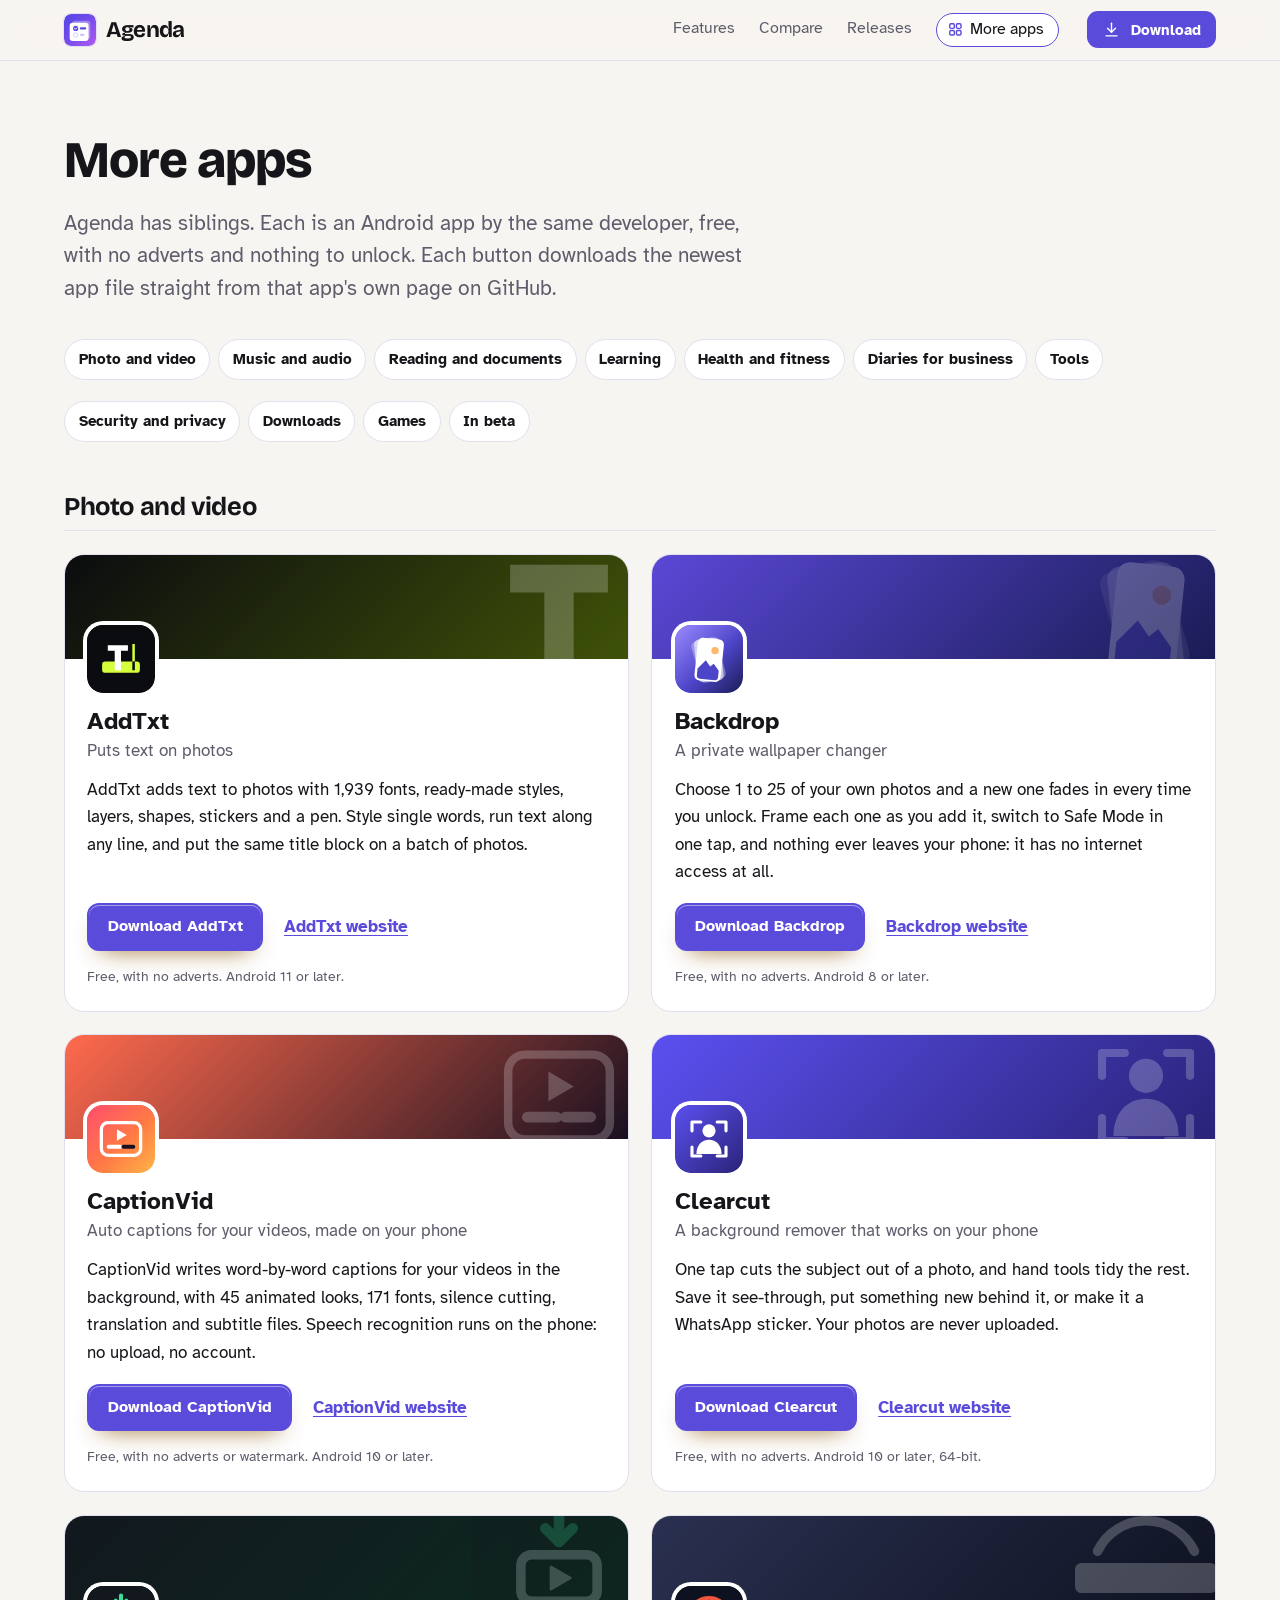
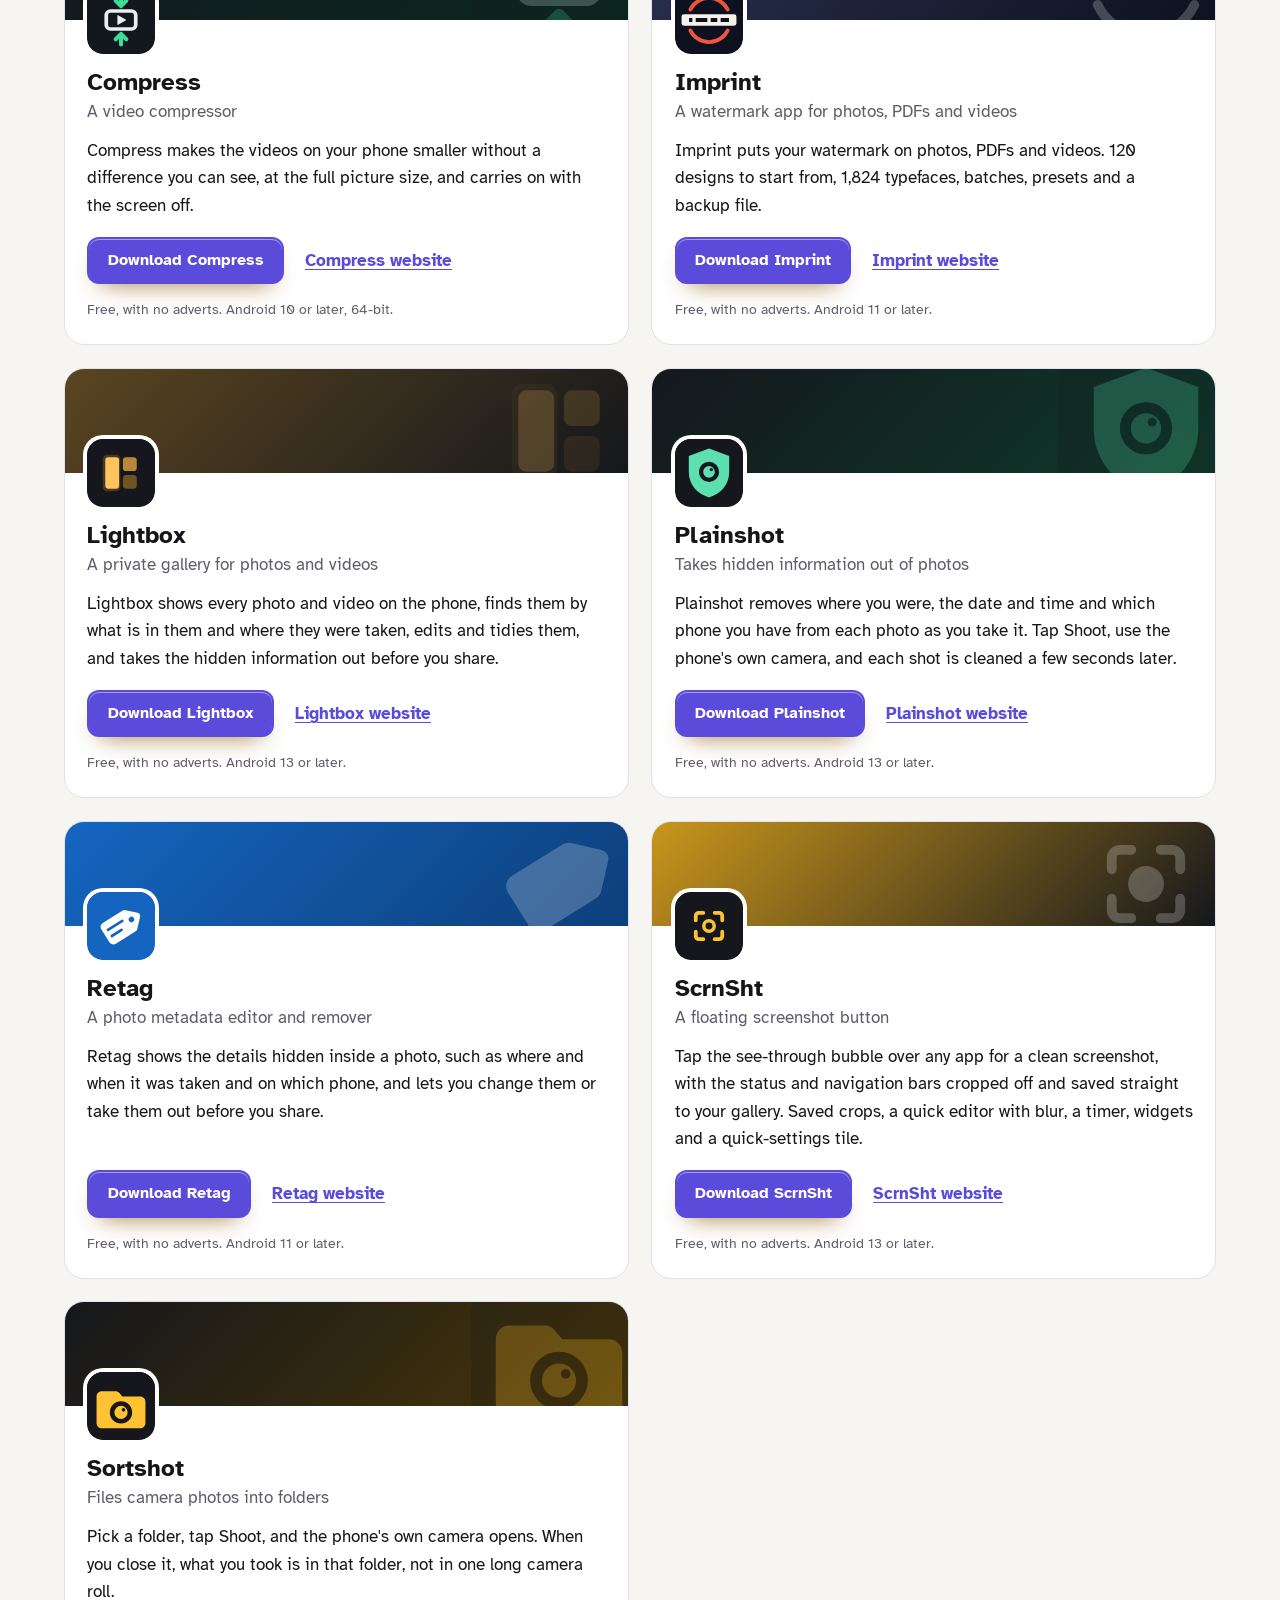
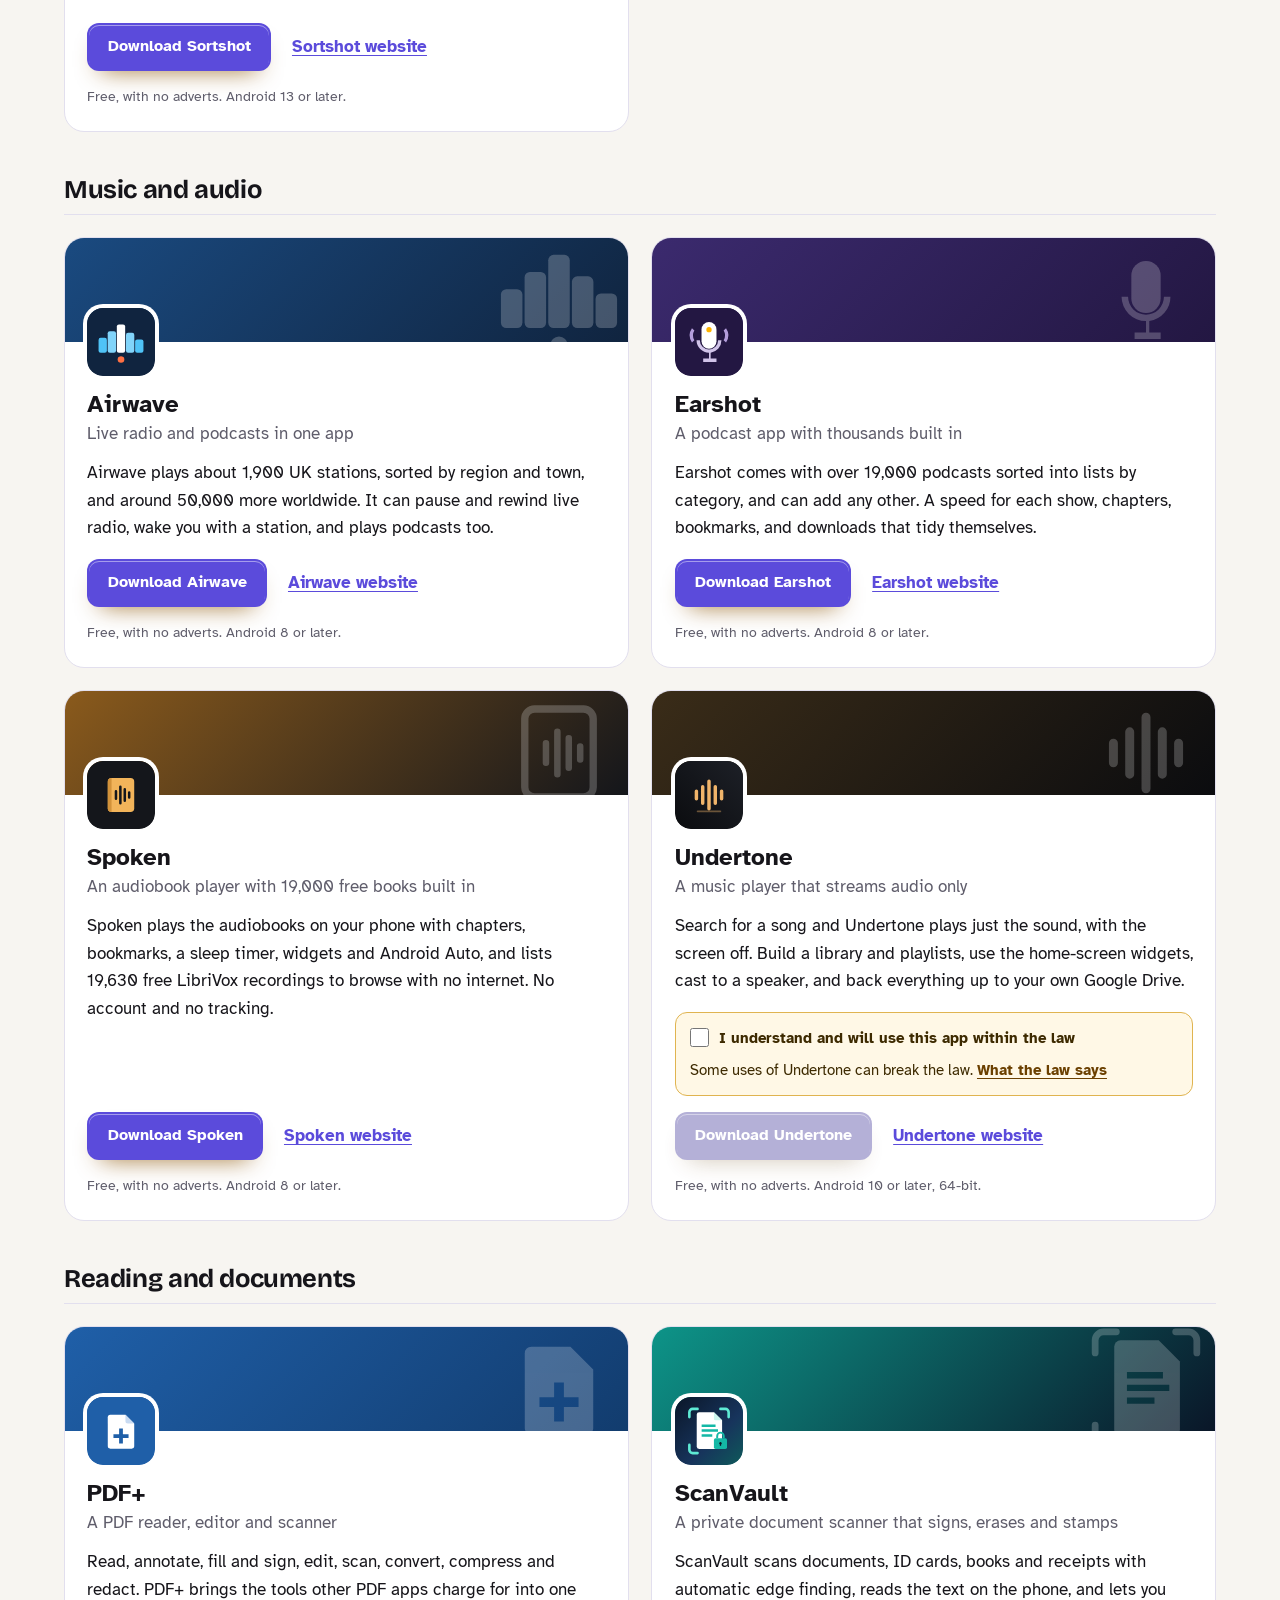
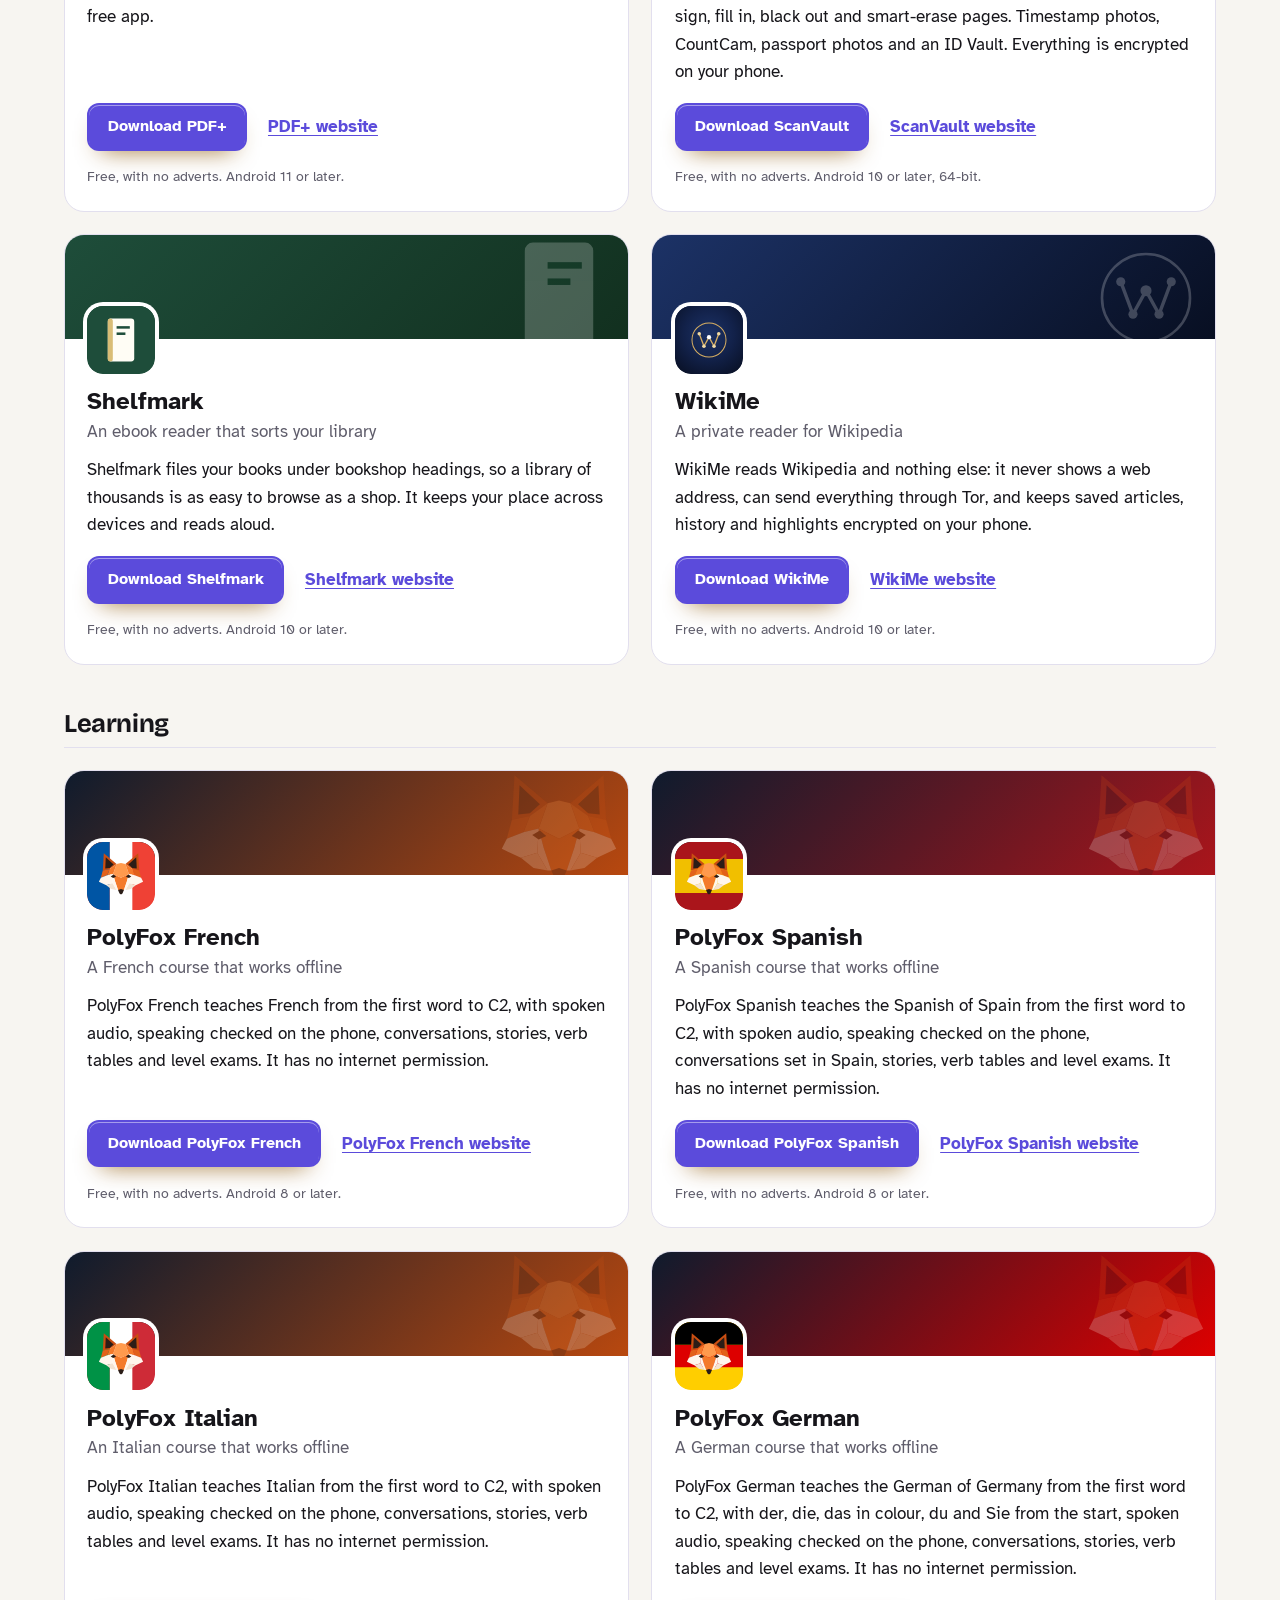
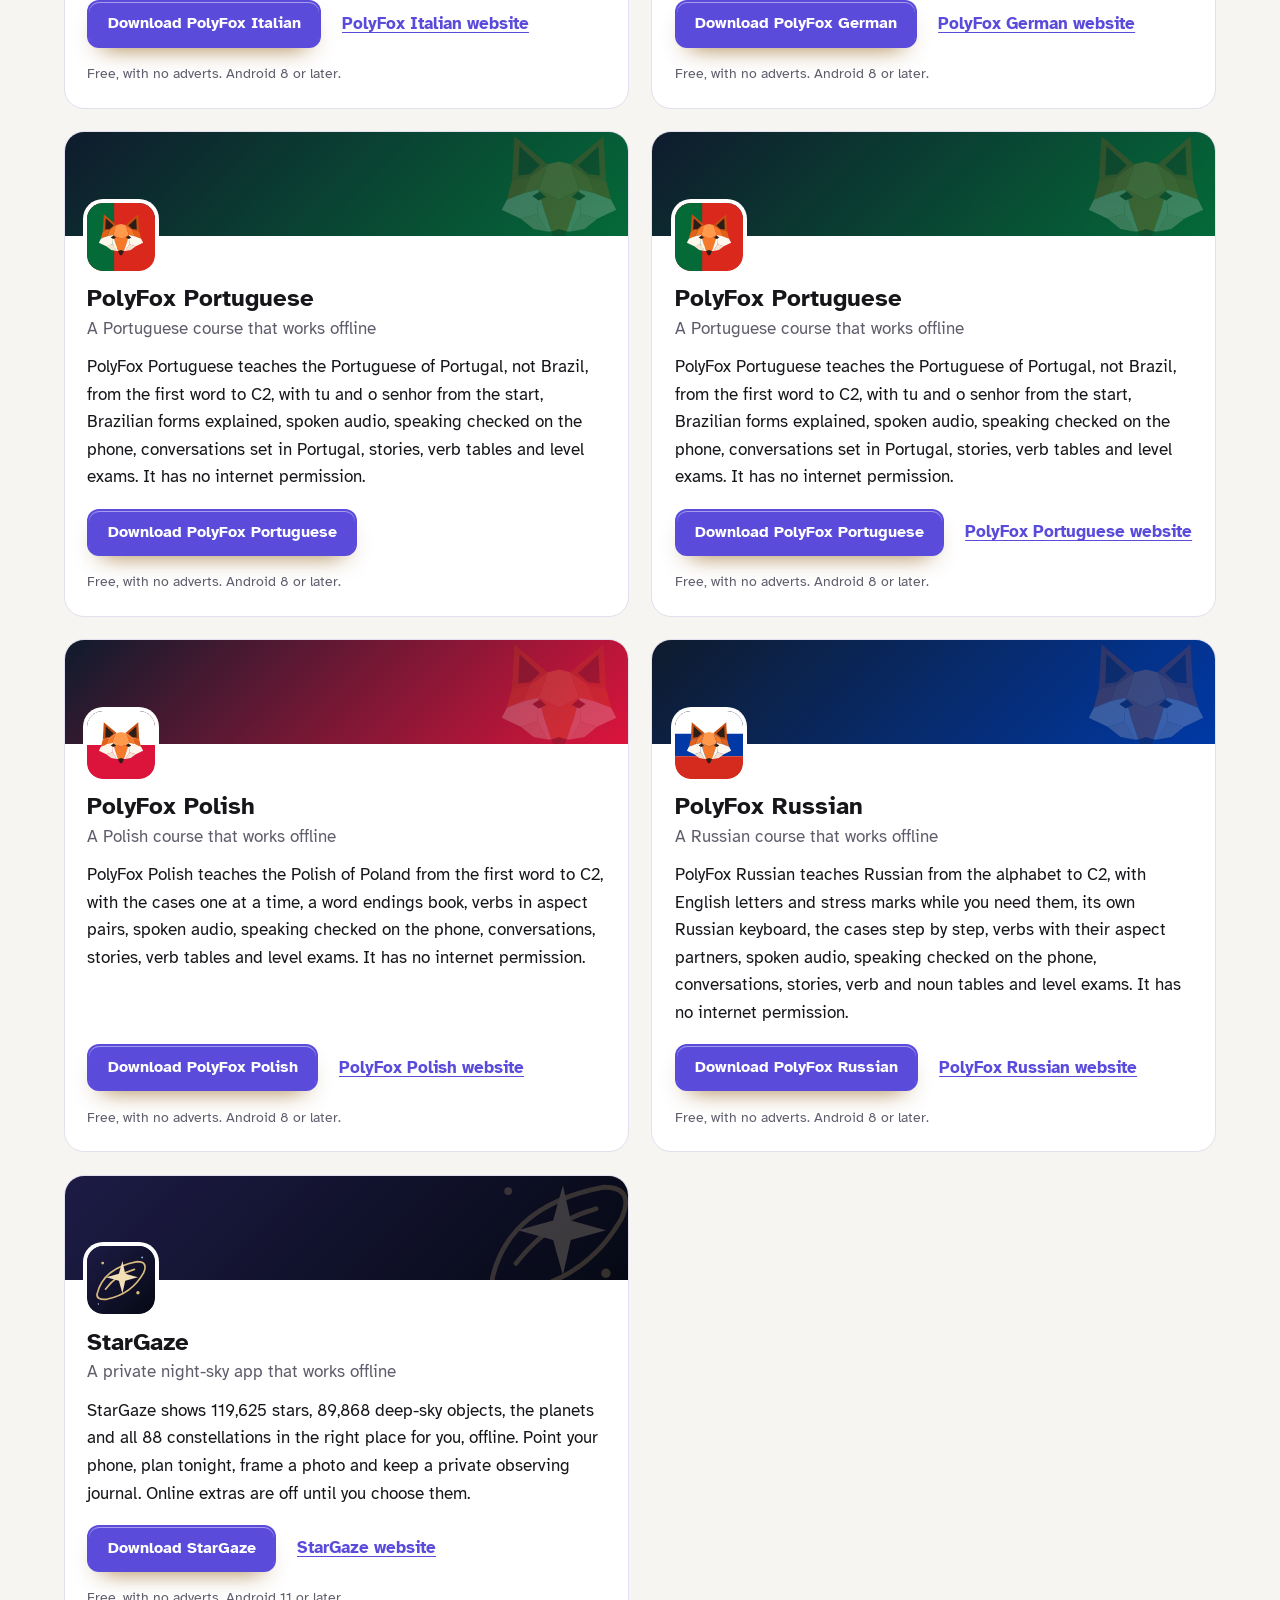
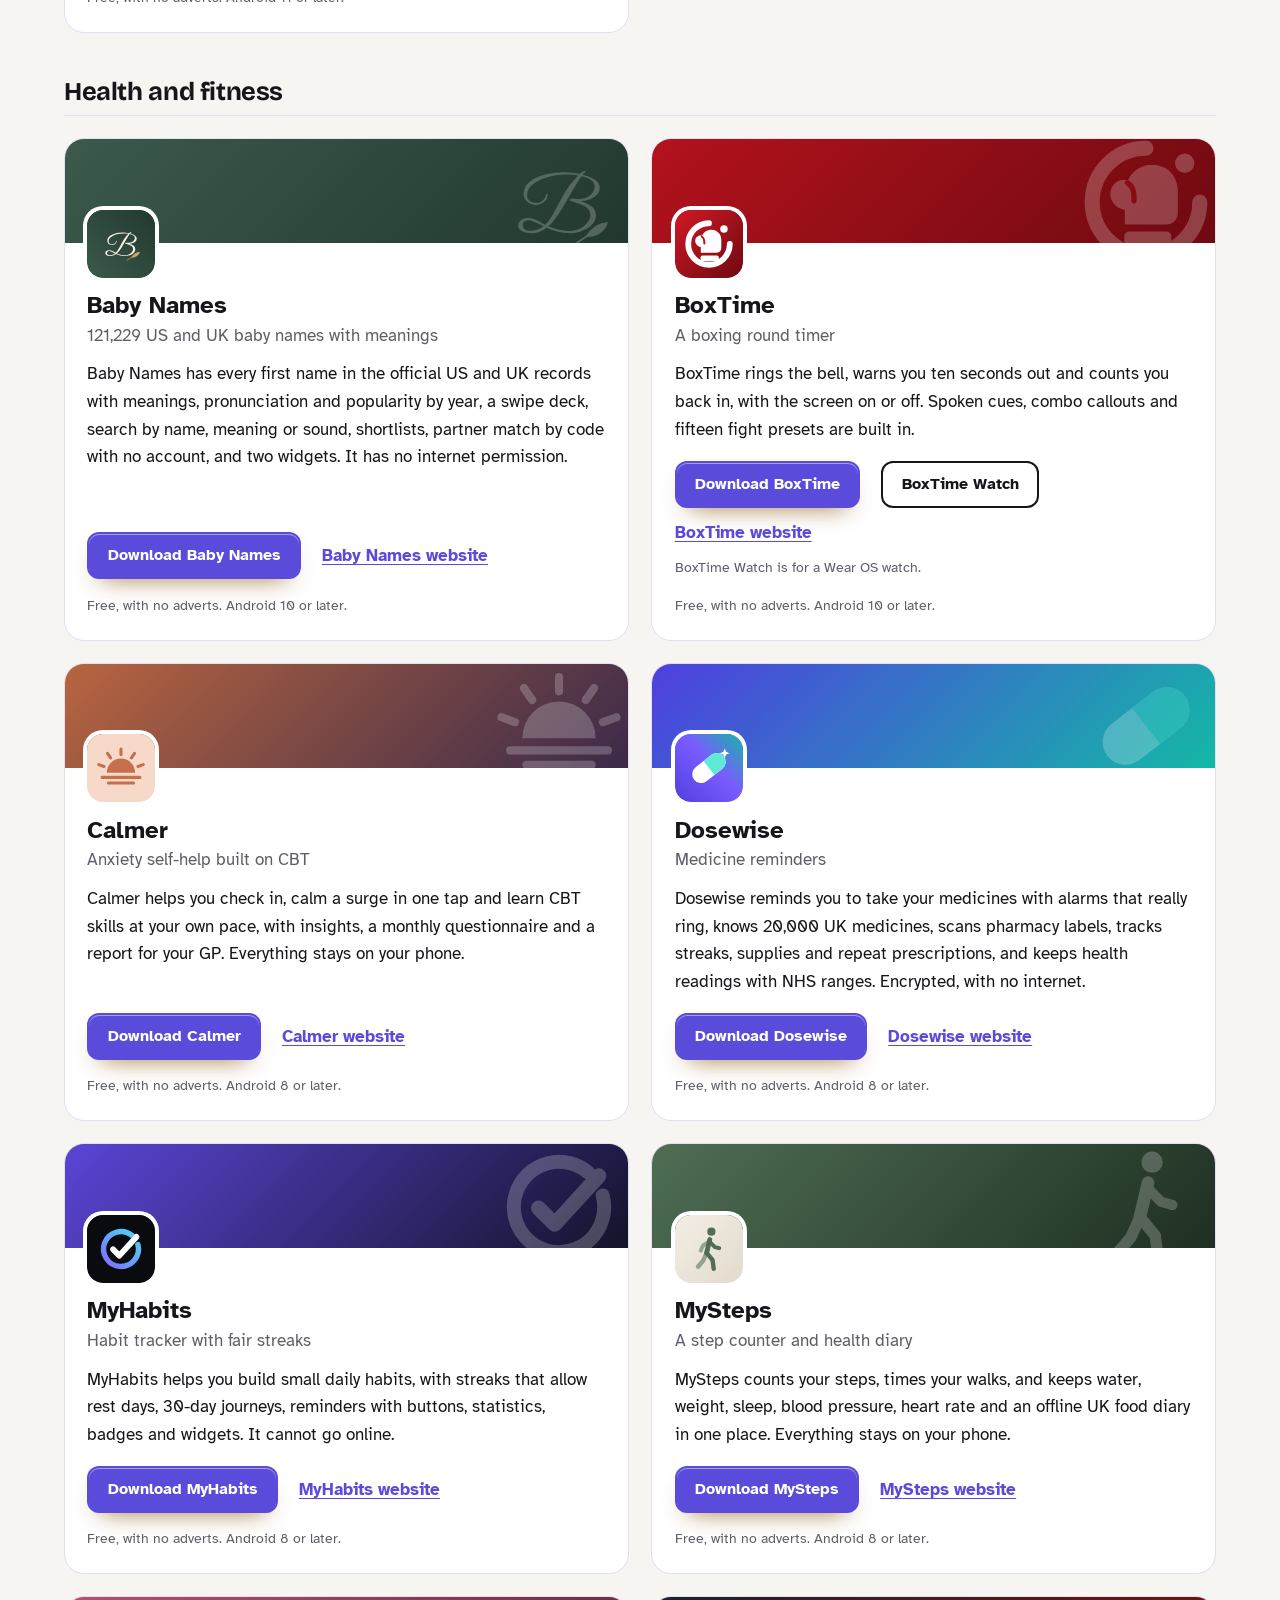
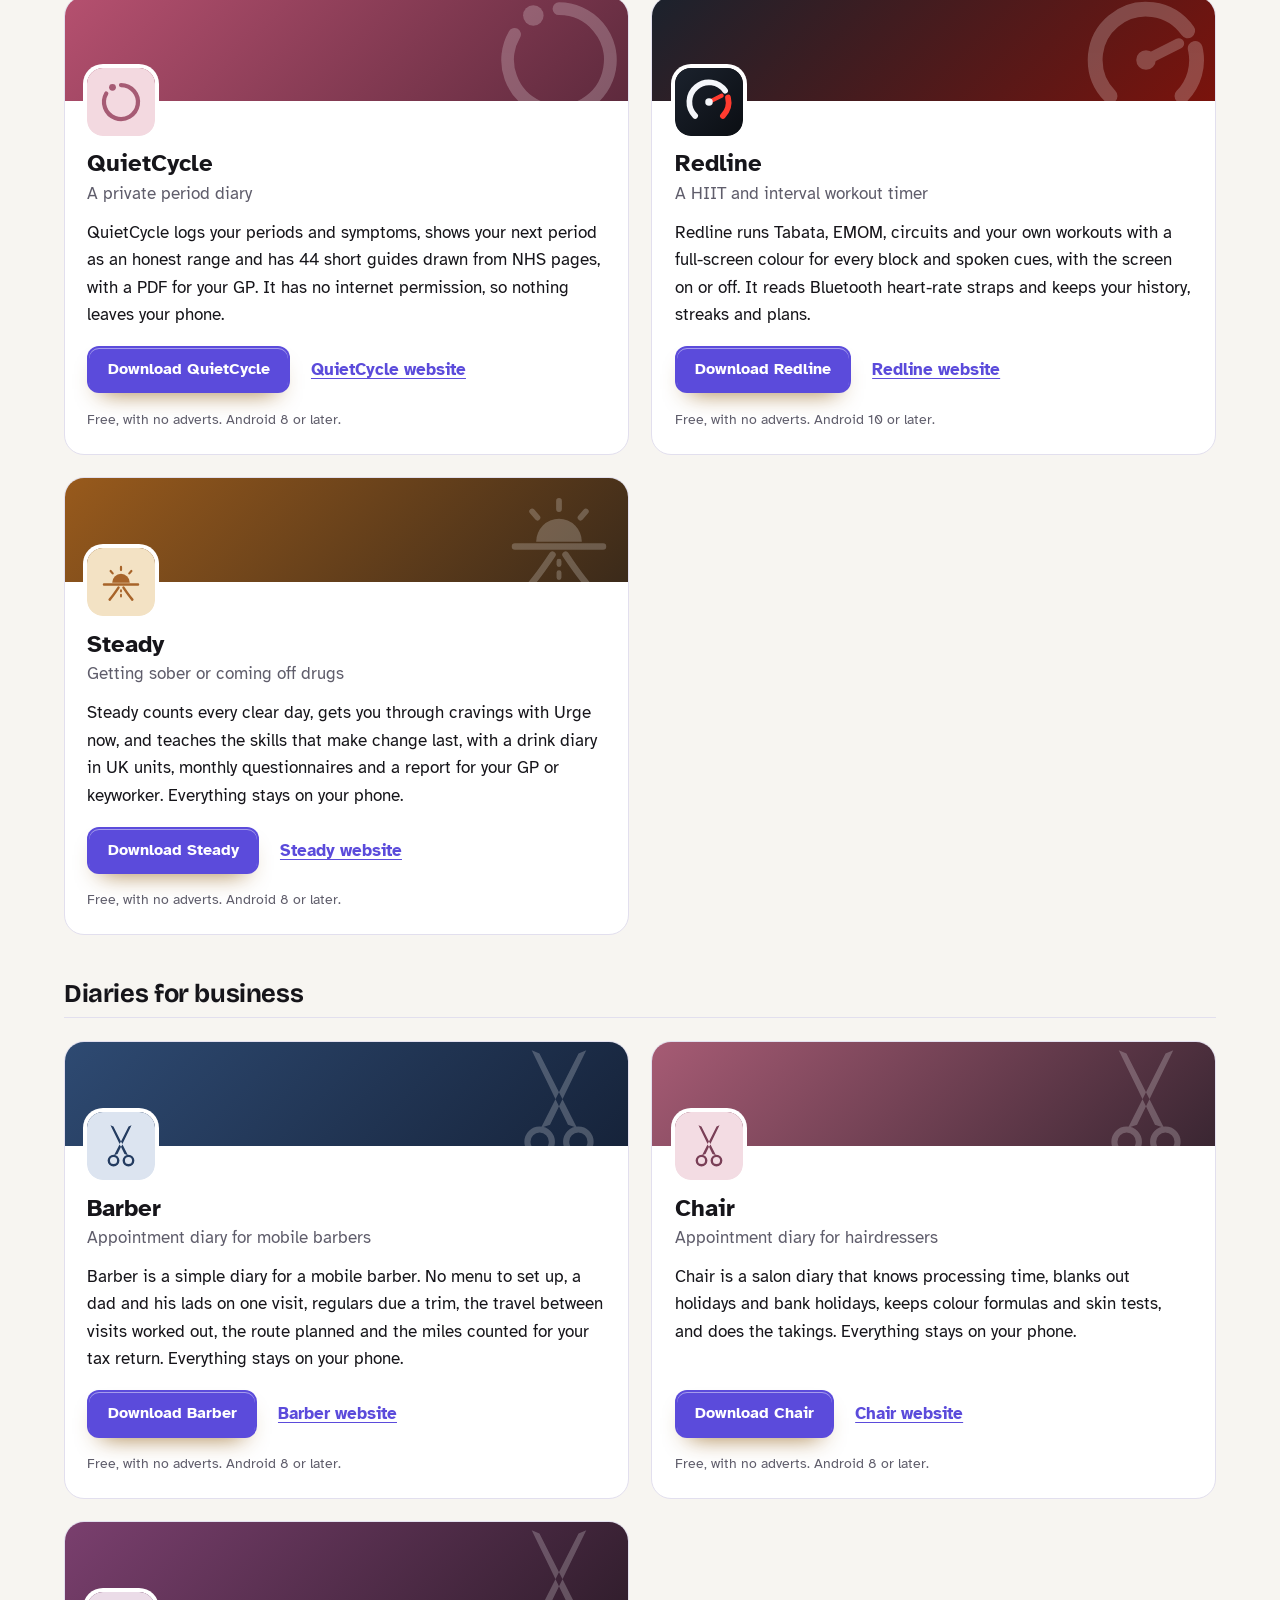
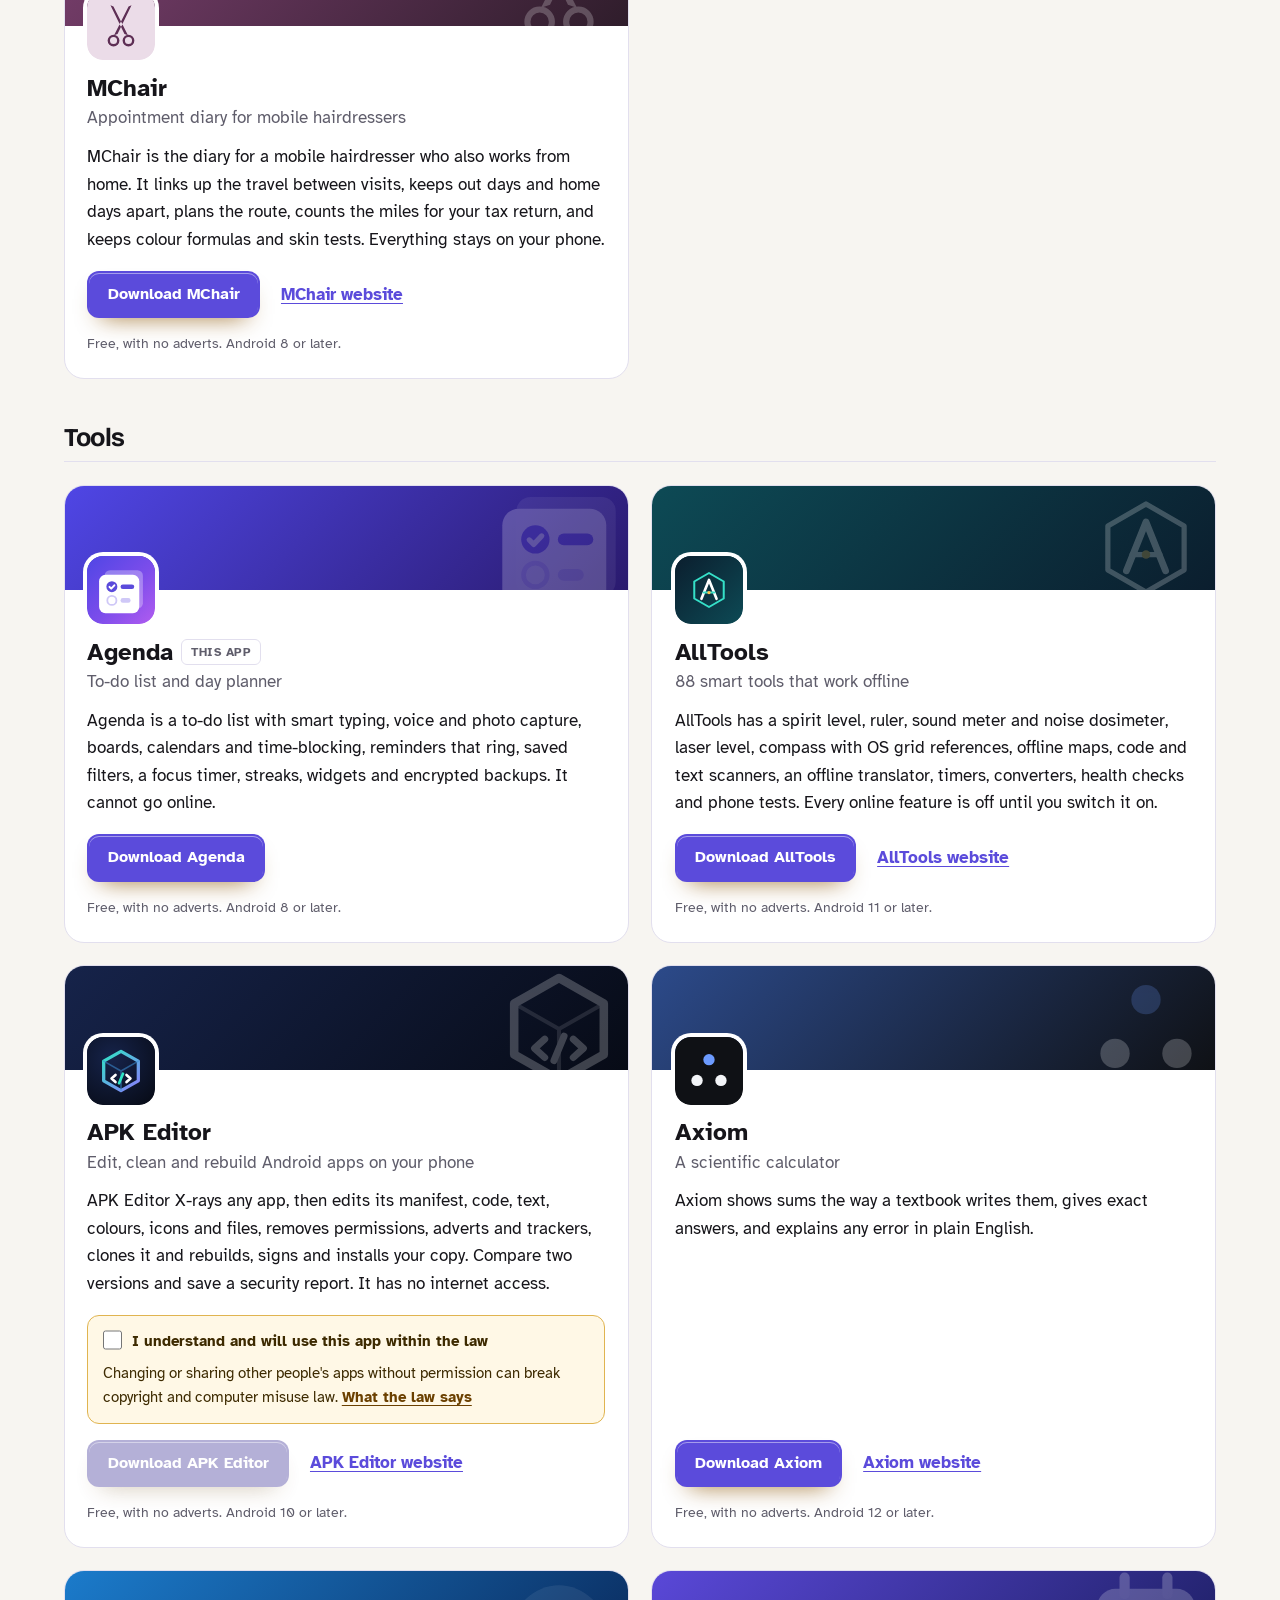
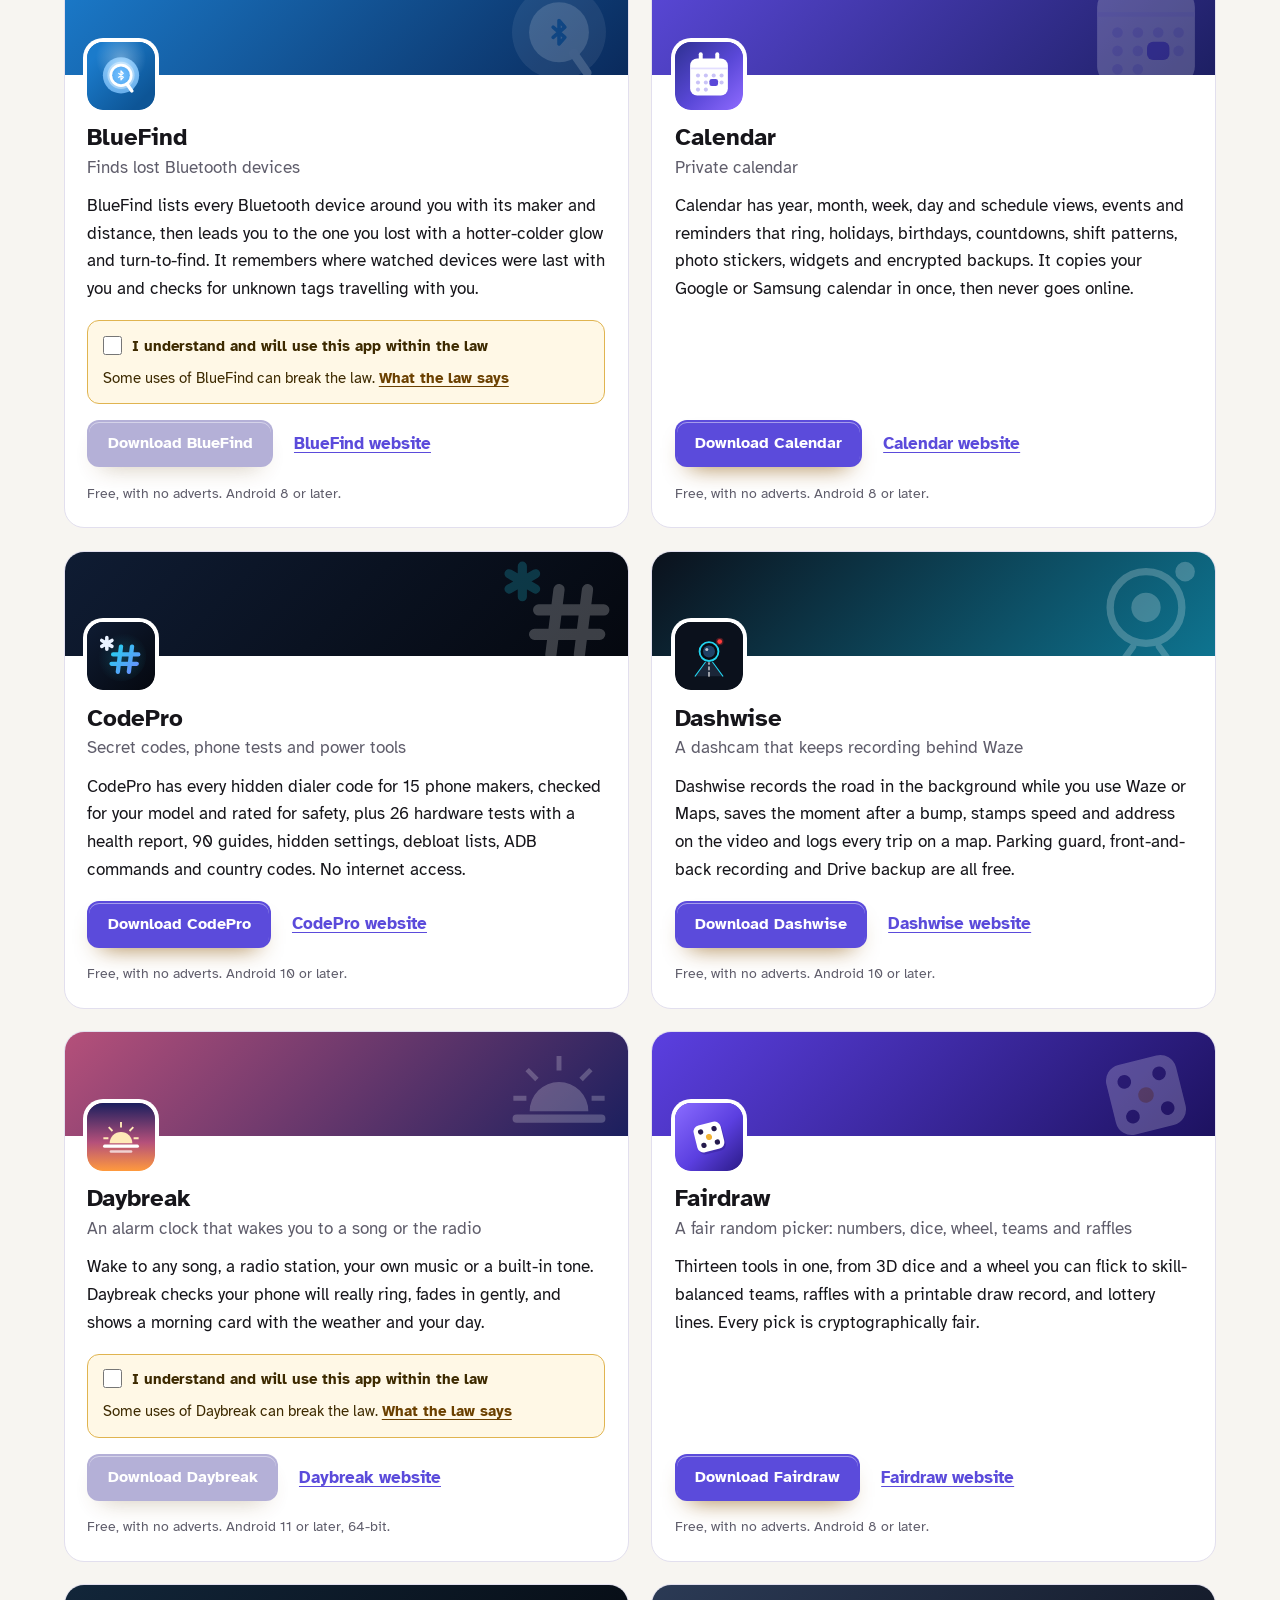
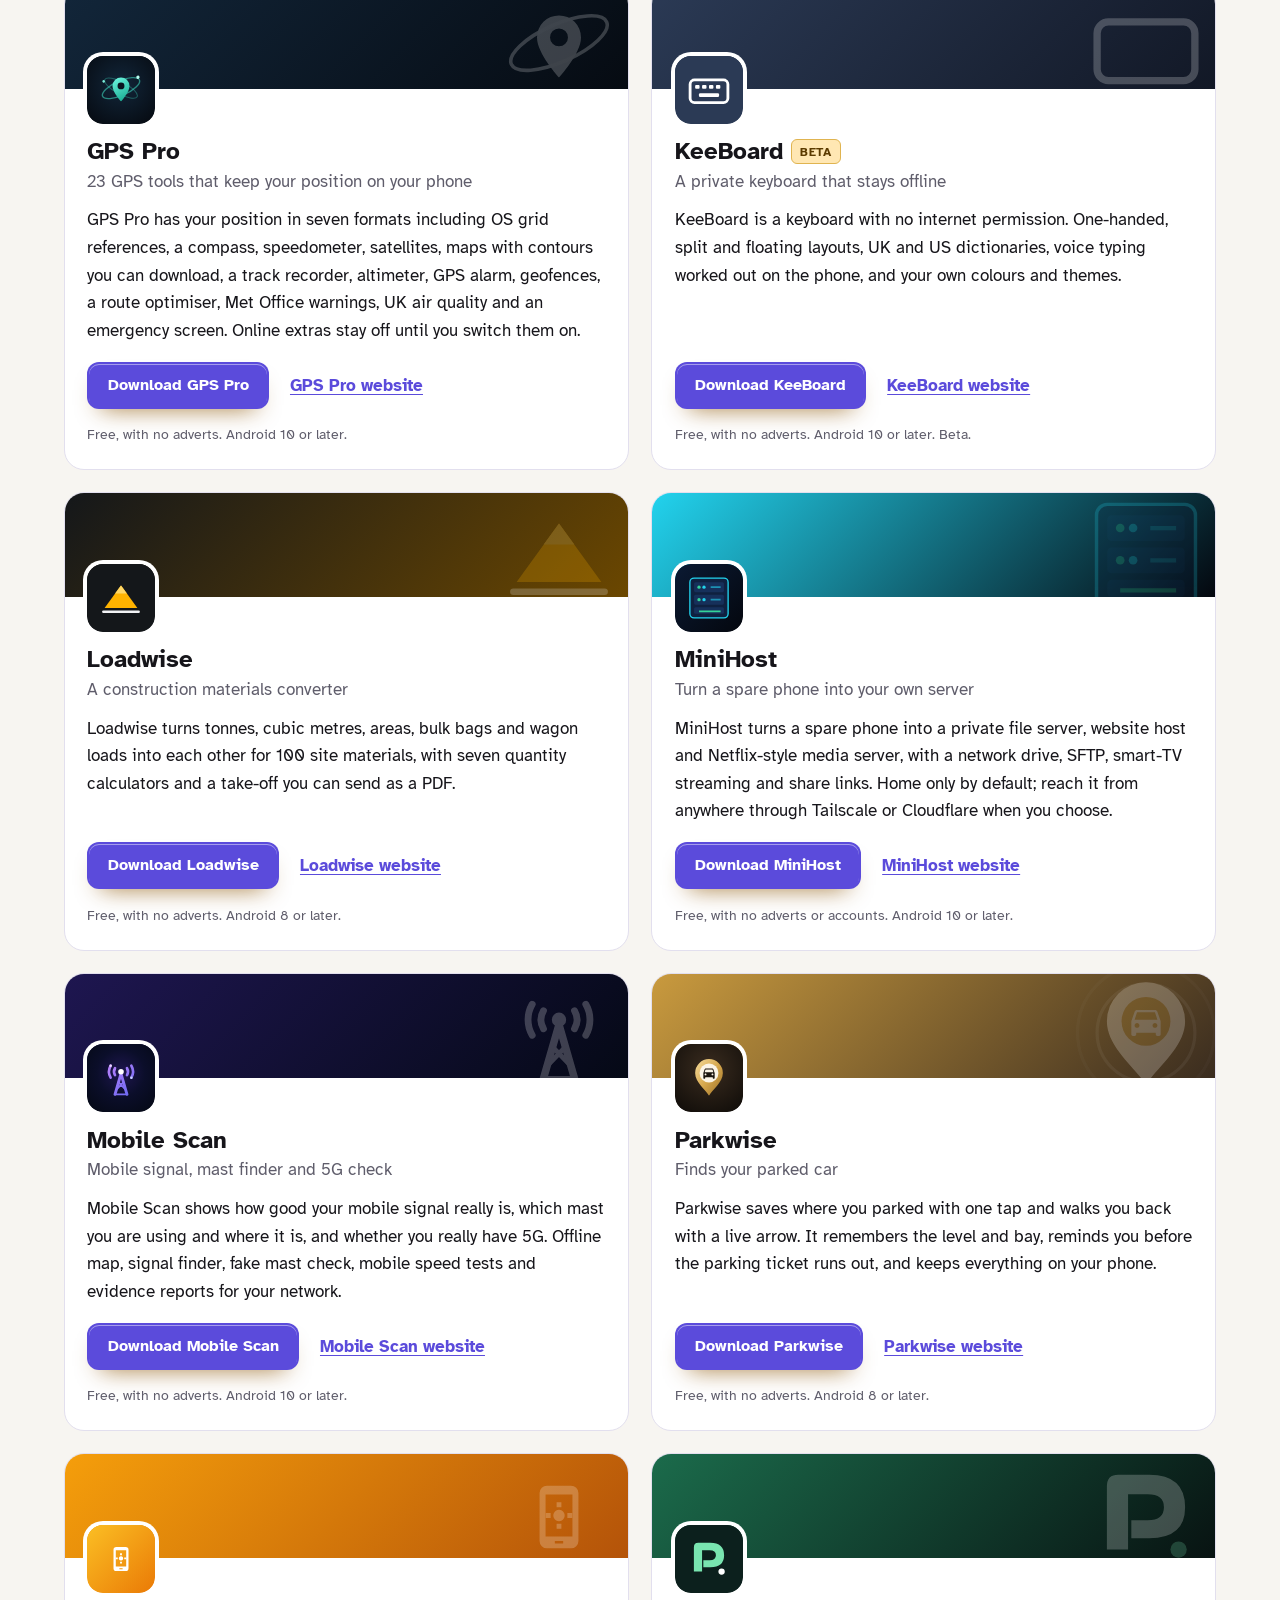
==== commit 04d54fe6: "More apps: add Baby Names" ====
--- a/more-apps.html
+++ b/more-apps.html
@@ -4,7 +4,7 @@
 <meta charset="utf-8">
 <meta name="viewport" content="width=device-width, initial-scale=1">
 <title>More free Android apps from the maker of Agenda</title>
-<meta name="description" content="All 96 free Android apps from the maker of Agenda, in one list by category, each with its download and a link to its website.">
+<meta name="description" content="All 97 free Android apps from the maker of Agenda, in one list by category, each with its download and a link to its website.">
 <meta name="author" content="Jonathan Jackson">
 <link rel="canonical" href="https://customgpter.github.io/agenda/more-apps.html">
 <meta name="theme-color" content="#f7f5f1" media="(prefers-color-scheme: light)">
@@ -12,7 +12,7 @@
 <meta property="og:type" content="website">
 <meta property="og:site_name" content="Agenda">
 <meta property="og:title" content="More free Android apps from the maker of Agenda">
-<meta property="og:description" content="All 96 free Android apps from the maker of Agenda, in one list by category, each with its download and a link to its website.">
+<meta property="og:description" content="All 97 free Android apps from the maker of Agenda, in one list by category, each with its download and a link to its website.">
 <meta property="og:url" content="https://customgpter.github.io/agenda/more-apps.html">
 <meta property="og:image" content="https://customgpter.github.io/agenda/assets/og.png">
 <meta property="og:image:width" content="1200">
@@ -26,7 +26,7 @@
 <link rel="preload" href="./assets/fonts/atkinson-hyperlegible-latin-400-normal.woff2" as="font" type="font/woff2" crossorigin>
 <link rel="stylesheet" href="./assets/site.css?v=1">
 <link rel="stylesheet" href="./assets/house.css?v=1">
-<script type="application/ld+json">{"@context":"https://schema.org","@type":"ItemList","name":"Apps from the maker of Agenda","url":"https://customgpter.github.io/agenda/more-apps.html","itemListElement":[{"@type":"ListItem","position":1,"name":"AddTxt","url":"https://customgpter.github.io/addtxt/"},{"@type":"ListItem","position":2,"name":"Backdrop","url":"https://customgpter.github.io/backdrop/"},{"@type":"ListItem","position":3,"name":"CaptionVid","url":"https://customgpter.github.io/captionvid/"},{"@type":"ListItem","position":4,"name":"Clearcut","url":"https://customgpter.github.io/clearcut/"},{"@type":"ListItem","position":5,"name":"Compress","url":"https://customgpter.github.io/compress/"},{"@type":"ListItem","position":6,"name":"Imprint","url":"https://customgpter.github.io/imprint/"},{"@type":"ListItem","position":7,"name":"Lightbox","url":"https://customgpter.github.io/lightbox/"},{"@type":"ListItem","position":8,"name":"Plainshot","url":"https://customgpter.github.io/plainshot/"},{"@type":"ListItem","position":9,"name":"Retag","url":"https://customgpter.github.io/retag/"},{"@type":"ListItem","position":10,"name":"ScrnSht","url":"https://customgpter.github.io/scrnsht/"},{"@type":"ListItem","position":11,"name":"Sortshot","url":"https://customgpter.github.io/sortshot/"},{"@type":"ListItem","position":12,"name":"Airwave","url":"https://customgpter.github.io/airwave/"},{"@type":"ListItem","position":13,"name":"Earshot","url":"https://customgpter.github.io/earshot/"},{"@type":"ListItem","position":14,"name":"Spoken","url":"https://customgpter.github.io/spoken/"},{"@type":"ListItem","position":15,"name":"Undertone","url":"https://customgpter.github.io/undertone/"},{"@type":"ListItem","position":16,"name":"PDF+","url":"https://customgpter.github.io/pdfplus/"},{"@type":"ListItem","position":17,"name":"ScanVault","url":"https://customgpter.github.io/scanvault/"},{"@type":"ListItem","position":18,"name":"Shelfmark","url":"https://customgpter.github.io/shelfmark/"},{"@type":"ListItem","position":19,"name":"WikiMe","url":"https://customgpter.github.io/wikime/"},{"@type":"ListItem","position":20,"name":"PolyFox French","url":"https://customgpter.github.io/polyfox/"},{"@type":"ListItem","position":21,"name":"PolyFox German","url":"https://customgpter.github.io/polyfox-german/"},{"@type":"ListItem","position":22,"name":"PolyFox Portuguese","url":"https://customgpter.github.io/polyfox-portuguese/"},{"@type":"ListItem","position":23,"name":"PolyFox Polish","url":"https://customgpter.github.io/polyfox-polish/"},{"@type":"ListItem","position":24,"name":"PolyFox Russian","url":"https://customgpter.github.io/polyfox-russian/"},{"@type":"ListItem","position":25,"name":"StarGaze","url":"https://customgpter.github.io/stargaze/"},{"@type":"ListItem","position":26,"name":"BoxTime","url":"https://customgpter.github.io/boxtime/"},{"@type":"ListItem","position":27,"name":"Calmer","url":"https://customgpter.github.io/calmer/"},{"@type":"ListItem","position":28,"name":"Dosewise","url":"https://customgpter.github.io/dosewise/"},{"@type":"ListItem","position":29,"name":"MyHabits","url":"https://customgpter.github.io/myhabits/"},{"@type":"ListItem","position":30,"name":"MySteps","url":"https://customgpter.github.io/mysteps/"},{"@type":"ListItem","position":31,"name":"QuietCycle","url":"https://customgpter.github.io/quietcycle/"},{"@type":"ListItem","position":32,"name":"Redline","url":"https://customgpter.github.io/redline/"},{"@type":"ListItem","position":33,"name":"Steady","url":"https://customgpter.github.io/steady/"},{"@type":"ListItem","position":34,"name":"Barber","url":"https://customgpter.github.io/barber/"},{"@type":"ListItem","position":35,"name":"Chair","url":"https://customgpter.github.io/chair/"},{"@type":"ListItem","position":36,"name":"MChair","url":"https://customgpter.github.io/mchair/"},{"@type":"ListItem","position":37,"name":"Agenda","url":"https://customgpter.github.io/agenda/"},{"@type":"ListItem","position":38,"name":"AllTools","url":"https://customgpter.github.io/alltools/"},{"@type":"ListItem","position":39,"name":"APK Editor","url":"https://customgpter.github.io/apkeditor/"},{"@type":"ListItem","position":40,"name":"Axiom","url":"https://customgpter.github.io/axiom/"},{"@type":"ListItem","position":41,"name":"BlueFind","url":"https://customgpter.github.io/bluefind/"},{"@type":"ListItem","position":42,"name":"Calendar","url":"https://customgpter.github.io/calendar/"},{"@type":"ListItem","position":43,"name":"CodePro","url":"https://customgpter.github.io/codepro/"},{"@type":"ListItem","position":44,"name":"Dashwise","url":"https://customgpter.github.io/dashwise/"},{"@type":"ListItem","position":45,"name":"Daybreak","url":"https://customgpter.github.io/daybreak/"},{"@type":"ListItem","position":46,"name":"Fairdraw","url":"https://customgpter.github.io/fairdraw/"},{"@type":"ListItem","position":47,"name":"GPS Pro","url":"https://customgpter.github.io/gpspro/"},{"@type":"ListItem","position":48,"name":"KeeBoard","url":"https://customgpter.github.io/keeboard/"},{"@type":"ListItem","position":49,"name":"Loadwise","url":"https://customgpter.github.io/loadwise/"},{"@type":"ListItem","position":50,"name":"MiniHost","url":"https://customgpter.github.io/minihost/"},{"@type":"ListItem","position":51,"name":"Mobile Scan","url":"https://customgpter.github.io/mobilescan/"},{"@type":"ListItem","position":52,"name":"Parkwise","url":"https://customgpter.github.io/parkwise/"},{"@type":"ListItem","position":53,"name":"Pocketmind","url":"https://customgpter.github.io/pocketmind/"},{"@type":"ListItem","position":54,"name":"Refine","url":"https://customgpter.github.io/refine/"},{"@type":"ListItem","position":55,"name":"Shiftwise","url":"https://customgpter.github.io/shiftwise/"},{"@type":"ListItem","position":56,"name":"SimpleCalc","url":"https://customgpter.github.io/simplecalc/"},{"@type":"ListItem","position":57,"name":"Skyline","url":"https://customgpter.github.io/skyline/"},{"@type":"ListItem","position":58,"name":"Slipway","url":"https://customgpter.github.io/slipway/"},{"@type":"ListItem","position":59,"name":"Tagger","url":"https://customgpter.github.io/tagger/"},{"@type":"ListItem","position":60,"name":"TotalClean","url":"https://customgpter.github.io/totalclean/"},{"@type":"ListItem","position":61,"name":"TVLink","url":"https://customgpter.github.io/tvlink/"},{"@type":"ListItem","position":62,"name":"Unbox","url":"https://customgpter.github.io/unbox/"},{"@type":"ListItem","position":63,"name":"WhatsKeep","url":"https://customgpter.github.io/whatskeep/"},{"@type":"ListItem","position":64,"name":"WiFi Scan","url":"https://customgpter.github.io/wifiscan/"},{"@type":"ListItem","position":65,"name":"Auditly","url":"https://customgpter.github.io/auditly/"},{"@type":"ListItem","position":66,"name":"Backchannel","url":"https://customgpter.github.io/backchannel/"},{"@type":"ListItem","position":67,"name":"ENotes","url":"https://customgpter.github.io/enotes/"},{"@type":"ListItem","position":68,"name":"FindMe","url":"https://customgpter.github.io/findme/"},{"@type":"ListItem","position":69,"name":"iLock","url":"https://customgpter.github.io/ilock/"},{"@type":"ListItem","position":70,"name":"ImSafe","url":"https://customgpter.github.io/imsafe/"},{"@type":"ListItem","position":71,"name":"IShred","url":"https://customgpter.github.io/ishred/"},{"@type":"ListItem","position":72,"name":"LockBox","url":"https://customgpter.github.io/lockbox/"},{"@type":"ListItem","position":73,"name":"PassVault","url":"https://customgpter.github.io/passvault/"},{"@type":"ListItem","position":74,"name":"SpyFind","url":"https://customgpter.github.io/spyfind/"},{"@type":"ListItem","position":75,"name":"TextWipe","url":"https://customgpter.github.io/textwipe/"},{"@type":"ListItem","position":76,"name":"Tracewire","url":"https://customgpter.github.io/tracewire/"},{"@type":"ListItem","position":77,"name":"Vigil","url":"https://customgpter.github.io/vigil/"},{"@type":"ListItem","position":78,"name":"Grab","url":"https://customgpter.github.io/grab/"},{"@type":"ListItem","position":79,"name":"Swarm","url":"https://customgpter.github.io/swarm/"},{"@type":"ListItem","position":80,"name":"Plane Games","url":"https://customgpter.github.io/plane-games/"},{"@type":"ListItem","position":81,"name":"Ninefold","url":"https://customgpter.github.io/ninefold/"},{"@type":"ListItem","position":82,"name":"Cubewise","url":"https://customgpter.github.io/cubewise/"},{"@type":"ListItem","position":83,"name":"Tilewise","url":"https://customgpter.github.io/tilewise/"},{"@type":"ListItem","position":84,"name":"Letterwise","url":"https://customgpter.github.io/letterwise/"},{"@type":"ListItem","position":85,"name":"Kingside","url":"https://customgpter.github.io/kingside/"},{"@type":"ListItem","position":86,"name":"Deckhand","url":"https://customgpter.github.io/deckhand/"},{"@type":"ListItem","position":87,"name":"SNESForge","url":"https://customgpter.github.io/snesforge/"},{"@type":"ListItem","position":88,"name":"Fame Boy","url":"https://customgpter.github.io/fameboy/"},{"@type":"ListItem","position":89,"name":"PSPPro","url":"https://customgpter.github.io/psppro/"},{"@type":"ListItem","position":90,"name":"MegaGen","url":"https://customgpter.github.io/megagen/"},{"@type":"ListItem","position":91,"name":"QVR","url":"https://customgpter.github.io/qvr/"},{"@type":"ListItem","position":92,"name":"QVR Watch","url":"https://customgpter.github.io/qvr-watch/"},{"@type":"ListItem","position":93,"name":"QVRLite","url":"https://customgpter.github.io/qvrlite/"},{"@type":"ListItem","position":94,"name":"Onionz","url":"https://customgpter.github.io/onionz/"},{"@type":"ListItem","position":95,"name":"OnionzWeb","url":"https://customgpter.github.io/onionzweb/"}]}</script>
+<script type="application/ld+json">{"@context":"https://schema.org","@type":"ItemList","name":"Apps from the maker of Agenda","url":"https://customgpter.github.io/agenda/more-apps.html","itemListElement":[{"@type":"ListItem","position":1,"name":"AddTxt","url":"https://customgpter.github.io/addtxt/"},{"@type":"ListItem","position":2,"name":"Backdrop","url":"https://customgpter.github.io/backdrop/"},{"@type":"ListItem","position":3,"name":"CaptionVid","url":"https://customgpter.github.io/captionvid/"},{"@type":"ListItem","position":4,"name":"Clearcut","url":"https://customgpter.github.io/clearcut/"},{"@type":"ListItem","position":5,"name":"Compress","url":"https://customgpter.github.io/compress/"},{"@type":"ListItem","position":6,"name":"Imprint","url":"https://customgpter.github.io/imprint/"},{"@type":"ListItem","position":7,"name":"Lightbox","url":"https://customgpter.github.io/lightbox/"},{"@type":"ListItem","position":8,"name":"Plainshot","url":"https://customgpter.github.io/plainshot/"},{"@type":"ListItem","position":9,"name":"Retag","url":"https://customgpter.github.io/retag/"},{"@type":"ListItem","position":10,"name":"ScrnSht","url":"https://customgpter.github.io/scrnsht/"},{"@type":"ListItem","position":11,"name":"Sortshot","url":"https://customgpter.github.io/sortshot/"},{"@type":"ListItem","position":12,"name":"Airwave","url":"https://customgpter.github.io/airwave/"},{"@type":"ListItem","position":13,"name":"Earshot","url":"https://customgpter.github.io/earshot/"},{"@type":"ListItem","position":14,"name":"Spoken","url":"https://customgpter.github.io/spoken/"},{"@type":"ListItem","position":15,"name":"Undertone","url":"https://customgpter.github.io/undertone/"},{"@type":"ListItem","position":16,"name":"PDF+","url":"https://customgpter.github.io/pdfplus/"},{"@type":"ListItem","position":17,"name":"ScanVault","url":"https://customgpter.github.io/scanvault/"},{"@type":"ListItem","position":18,"name":"Shelfmark","url":"https://customgpter.github.io/shelfmark/"},{"@type":"ListItem","position":19,"name":"WikiMe","url":"https://customgpter.github.io/wikime/"},{"@type":"ListItem","position":20,"name":"PolyFox French","url":"https://customgpter.github.io/polyfox/"},{"@type":"ListItem","position":21,"name":"PolyFox German","url":"https://customgpter.github.io/polyfox-german/"},{"@type":"ListItem","position":22,"name":"PolyFox Portuguese","url":"https://customgpter.github.io/polyfox-portuguese/"},{"@type":"ListItem","position":23,"name":"PolyFox Polish","url":"https://customgpter.github.io/polyfox-polish/"},{"@type":"ListItem","position":24,"name":"PolyFox Russian","url":"https://customgpter.github.io/polyfox-russian/"},{"@type":"ListItem","position":25,"name":"StarGaze","url":"https://customgpter.github.io/stargaze/"},{"@type":"ListItem","position":26,"name":"Baby Names","url":"https://customgpter.github.io/babynames/"},{"@type":"ListItem","position":27,"name":"BoxTime","url":"https://customgpter.github.io/boxtime/"},{"@type":"ListItem","position":28,"name":"Calmer","url":"https://customgpter.github.io/calmer/"},{"@type":"ListItem","position":29,"name":"Dosewise","url":"https://customgpter.github.io/dosewise/"},{"@type":"ListItem","position":30,"name":"MyHabits","url":"https://customgpter.github.io/myhabits/"},{"@type":"ListItem","position":31,"name":"MySteps","url":"https://customgpter.github.io/mysteps/"},{"@type":"ListItem","position":32,"name":"QuietCycle","url":"https://customgpter.github.io/quietcycle/"},{"@type":"ListItem","position":33,"name":"Redline","url":"https://customgpter.github.io/redline/"},{"@type":"ListItem","position":34,"name":"Steady","url":"https://customgpter.github.io/steady/"},{"@type":"ListItem","position":35,"name":"Barber","url":"https://customgpter.github.io/barber/"},{"@type":"ListItem","position":36,"name":"Chair","url":"https://customgpter.github.io/chair/"},{"@type":"ListItem","position":37,"name":"MChair","url":"https://customgpter.github.io/mchair/"},{"@type":"ListItem","position":38,"name":"Agenda","url":"https://customgpter.github.io/agenda/"},{"@type":"ListItem","position":39,"name":"AllTools","url":"https://customgpter.github.io/alltools/"},{"@type":"ListItem","position":40,"name":"APK Editor","url":"https://customgpter.github.io/apkeditor/"},{"@type":"ListItem","position":41,"name":"Axiom","url":"https://customgpter.github.io/axiom/"},{"@type":"ListItem","position":42,"name":"BlueFind","url":"https://customgpter.github.io/bluefind/"},{"@type":"ListItem","position":43,"name":"Calendar","url":"https://customgpter.github.io/calendar/"},{"@type":"ListItem","position":44,"name":"CodePro","url":"https://customgpter.github.io/codepro/"},{"@type":"ListItem","position":45,"name":"Dashwise","url":"https://customgpter.github.io/dashwise/"},{"@type":"ListItem","position":46,"name":"Daybreak","url":"https://customgpter.github.io/daybreak/"},{"@type":"ListItem","position":47,"name":"Fairdraw","url":"https://customgpter.github.io/fairdraw/"},{"@type":"ListItem","position":48,"name":"GPS Pro","url":"https://customgpter.github.io/gpspro/"},{"@type":"ListItem","position":49,"name":"KeeBoard","url":"https://customgpter.github.io/keeboard/"},{"@type":"ListItem","position":50,"name":"Loadwise","url":"https://customgpter.github.io/loadwise/"},{"@type":"ListItem","position":51,"name":"MiniHost","url":"https://customgpter.github.io/minihost/"},{"@type":"ListItem","position":52,"name":"Mobile Scan","url":"https://customgpter.github.io/mobilescan/"},{"@type":"ListItem","position":53,"name":"Parkwise","url":"https://customgpter.github.io/parkwise/"},{"@type":"ListItem","position":54,"name":"Pocketmind","url":"https://customgpter.github.io/pocketmind/"},{"@type":"ListItem","position":55,"name":"Refine","url":"https://customgpter.github.io/refine/"},{"@type":"ListItem","position":56,"name":"Shiftwise","url":"https://customgpter.github.io/shiftwise/"},{"@type":"ListItem","position":57,"name":"SimpleCalc","url":"https://customgpter.github.io/simplecalc/"},{"@type":"ListItem","position":58,"name":"Skyline","url":"https://customgpter.github.io/skyline/"},{"@type":"ListItem","position":59,"name":"Slipway","url":"https://customgpter.github.io/slipway/"},{"@type":"ListItem","position":60,"name":"Tagger","url":"https://customgpter.github.io/tagger/"},{"@type":"ListItem","position":61,"name":"TotalClean","url":"https://customgpter.github.io/totalclean/"},{"@type":"ListItem","position":62,"name":"TVLink","url":"https://customgpter.github.io/tvlink/"},{"@type":"ListItem","position":63,"name":"Unbox","url":"https://customgpter.github.io/unbox/"},{"@type":"ListItem","position":64,"name":"WhatsKeep","url":"https://customgpter.github.io/whatskeep/"},{"@type":"ListItem","position":65,"name":"WiFi Scan","url":"https://customgpter.github.io/wifiscan/"},{"@type":"ListItem","position":66,"name":"Auditly","url":"https://customgpter.github.io/auditly/"},{"@type":"ListItem","position":67,"name":"Backchannel","url":"https://customgpter.github.io/backchannel/"},{"@type":"ListItem","position":68,"name":"ENotes","url":"https://customgpter.github.io/enotes/"},{"@type":"ListItem","position":69,"name":"FindMe","url":"https://customgpter.github.io/findme/"},{"@type":"ListItem","position":70,"name":"iLock","url":"https://customgpter.github.io/ilock/"},{"@type":"ListItem","position":71,"name":"ImSafe","url":"https://customgpter.github.io/imsafe/"},{"@type":"ListItem","position":72,"name":"IShred","url":"https://customgpter.github.io/ishred/"},{"@type":"ListItem","position":73,"name":"LockBox","url":"https://customgpter.github.io/lockbox/"},{"@type":"ListItem","position":74,"name":"PassVault","url":"https://customgpter.github.io/passvault/"},{"@type":"ListItem","position":75,"name":"SpyFind","url":"https://customgpter.github.io/spyfind/"},{"@type":"ListItem","position":76,"name":"TextWipe","url":"https://customgpter.github.io/textwipe/"},{"@type":"ListItem","position":77,"name":"Tracewire","url":"https://customgpter.github.io/tracewire/"},{"@type":"ListItem","position":78,"name":"Vigil","url":"https://customgpter.github.io/vigil/"},{"@type":"ListItem","position":79,"name":"Grab","url":"https://customgpter.github.io/grab/"},{"@type":"ListItem","position":80,"name":"Swarm","url":"https://customgpter.github.io/swarm/"},{"@type":"ListItem","position":81,"name":"Plane Games","url":"https://customgpter.github.io/plane-games/"},{"@type":"ListItem","position":82,"name":"Ninefold","url":"https://customgpter.github.io/ninefold/"},{"@type":"ListItem","position":83,"name":"Cubewise","url":"https://customgpter.github.io/cubewise/"},{"@type":"ListItem","position":84,"name":"Tilewise","url":"https://customgpter.github.io/tilewise/"},{"@type":"ListItem","position":85,"name":"Letterwise","url":"https://customgpter.github.io/letterwise/"},{"@type":"ListItem","position":86,"name":"Kingside","url":"https://customgpter.github.io/kingside/"},{"@type":"ListItem","position":87,"name":"Deckhand","url":"https://customgpter.github.io/deckhand/"},{"@type":"ListItem","position":88,"name":"SNESForge","url":"https://customgpter.github.io/snesforge/"},{"@type":"ListItem","position":89,"name":"Fame Boy","url":"https://customgpter.github.io/fameboy/"},{"@type":"ListItem","position":90,"name":"PSPPro","url":"https://customgpter.github.io/psppro/"},{"@type":"ListItem","position":91,"name":"MegaGen","url":"https://customgpter.github.io/megagen/"},{"@type":"ListItem","position":92,"name":"QVR","url":"https://customgpter.github.io/qvr/"},{"@type":"ListItem","position":93,"name":"QVR Watch","url":"https://customgpter.github.io/qvr-watch/"},{"@type":"ListItem","position":94,"name":"QVRLite","url":"https://customgpter.github.io/qvrlite/"},{"@type":"ListItem","position":95,"name":"Onionz","url":"https://customgpter.github.io/onionz/"},{"@type":"ListItem","position":96,"name":"OnionzWeb","url":"https://customgpter.github.io/onionzweb/"}]}</script>
 <link rel="stylesheet" href="./assets/apps-list.css?v=1">
 <script src="./assets/apps-list.js?v=1" defer></script>
 </head>
@@ -72,7 +72,7 @@
 <li class="mapp" style="--b:#0f1b2d;--b2:#b8480f"><div class="mapp-cover" aria-hidden="true"><svg viewBox="0 0 108 108"><polygon fill="#C94E12" points="26.7,17.9 47.0,35.1 36.1,42.9 25.1,45.2"/><polygon fill="#C94E12" points="82.9,45.2 71.9,42.9 61.0,35.1 81.3,17.9"/><polygon fill="#2B1D17" points="29.8,24.1 42.3,35.8 36.1,41.3 29.0,42.1"/><polygon fill="#2B1D17" points="79.0,42.1 71.9,41.3 65.7,35.8 78.2,24.1"/><polygon fill="#FF9A4D" points="54.0,33.5 47.0,35.1 41.5,50.7 54.0,56.9"/><polygon fill="#FF9A4D" points="54.0,56.9 66.5,50.7 61.0,35.1 54.0,33.5"/><polygon fill="#F47A2A" points="47.0,35.1 36.1,42.9 32.2,53.0 41.5,50.7"/><polygon fill="#F47A2A" points="66.5,50.7 75.8,53.0 71.9,42.9 61.0,35.1"/><polygon fill="#E2611A" points="36.1,42.9 25.1,45.2 22.0,56.9 32.2,53.0"/><polygon fill="#E2611A" points="75.8,53.0 86.0,56.9 82.9,45.2 71.9,42.9"/><polygon fill="#FFF6EC" points="32.2,53.0 22.0,56.9 18.9,63.1 30.6,68.6 40.7,65.5 41.5,50.7"/><polygon fill="#FFF6EC" points="66.5,50.7 67.3,65.5 77.4,68.6 89.1,63.1 86.0,56.9 75.8,53.0"/><polygon fill="#F3E3D2" points="30.6,68.6 40.7,65.5 47.0,76.4 38.4,74.8"/><polygon fill="#F3E3D2" points="69.6,74.8 61.0,76.4 67.3,65.5 77.4,68.6"/><polygon fill="#F47A2A" points="41.5,50.7 54.0,56.9 54.0,78.0 49.3,76.4 44.6,62.4"/><polygon fill="#F47A2A" points="63.4,62.4 58.7,76.4 54.0,78.0 54.0,56.9 66.5,50.7"/><polygon fill="#FFF6EC" points="41.5,50.7 44.6,62.4 49.3,76.4 47.0,76.4 40.7,65.5"/><polygon fill="#FFF6EC" points="67.3,65.5 61.0,76.4 58.7,76.4 63.4,62.4 66.5,50.7"/><polygon fill="#2B1D17" points="49.3,76.4 54.0,74.8 58.7,76.4 56.3,81.9 54.0,83.4 51.7,81.9"/><polygon fill="#2B1D17" points="37.6,54.6 42.3,51.8 46.2,55.3 41.5,57.3"/><polygon fill="#2B1D17" points="66.5,57.3 61.8,55.3 65.7,51.8 70.4,54.6"/></svg></div><div class="mapp-body"><svg class="mapp-icon" viewBox="0 0 108 108" aria-hidden="true"><rect width="108" height="108" rx="24" fill="#CE2B37"/><path fill="#FFFFFF" d="M36 0H72V108H36Z"/><path fill="#009246" d="M24 0H36V108H24A24 24 0 0 1 0 84V24A24 24 0 0 1 24 0Z"/><polygon fill="#C94E12" points="26.7,17.9 47.0,35.1 36.1,42.9 25.1,45.2"/><polygon fill="#C94E12" points="82.9,45.2 71.9,42.9 61.0,35.1 81.3,17.9"/><polygon fill="#2B1D17" points="29.8,24.1 42.3,35.8 36.1,41.3 29.0,42.1"/><polygon fill="#2B1D17" points="79.0,42.1 71.9,41.3 65.7,35.8 78.2,24.1"/><polygon fill="#FF9A4D" points="54.0,33.5 47.0,35.1 41.5,50.7 54.0,56.9"/><polygon fill="#FF9A4D" points="54.0,56.9 66.5,50.7 61.0,35.1 54.0,33.5"/><polygon fill="#F47A2A" points="47.0,35.1 36.1,42.9 32.2,53.0 41.5,50.7"/><polygon fill="#F47A2A" points="66.5,50.7 75.8,53.0 71.9,42.9 61.0,35.1"/><polygon fill="#E2611A" points="36.1,42.9 25.1,45.2 22.0,56.9 32.2,53.0"/><polygon fill="#E2611A" points="75.8,53.0 86.0,56.9 82.9,45.2 71.9,42.9"/><polygon fill="#FFF6EC" points="32.2,53.0 22.0,56.9 18.9,63.1 30.6,68.6 40.7,65.5 41.5,50.7"/><polygon fill="#FFF6EC" points="66.5,50.7 67.3,65.5 77.4,68.6 89.1,63.1 86.0,56.9 75.8,53.0"/><polygon fill="#F3E3D2" points="30.6,68.6 40.7,65.5 47.0,76.4 38.4,74.8"/><polygon fill="#F3E3D2" points="69.6,74.8 61.0,76.4 67.3,65.5 77.4,68.6"/><polygon fill="#F47A2A" points="41.5,50.7 54.0,56.9 54.0,78.0 49.3,76.4 44.6,62.4"/><polygon fill="#F47A2A" points="63.4,62.4 58.7,76.4 54.0,78.0 54.0,56.9 66.5,50.7"/><polygon fill="#FFF6EC" points="41.5,50.7 44.6,62.4 49.3,76.4 47.0,76.4 40.7,65.5"/><polygon fill="#FFF6EC" points="67.3,65.5 61.0,76.4 58.7,76.4 63.4,62.4 66.5,50.7"/><polygon fill="#2B1D17" points="49.3,76.4 54.0,74.8 58.7,76.4 56.3,81.9 54.0,83.4 51.7,81.9"/><polygon fill="#2B1D17" points="37.6,54.6 42.3,51.8 46.2,55.3 41.5,57.3"/><polygon fill="#2B1D17" points="66.5,57.3 61.8,55.3 65.7,51.8 70.4,54.6"/></svg><h3>PolyFox Italian</h3><p class="mapp-kind">An Italian course that works offline</p><p class="mapp-say">PolyFox Italian teaches Italian from the first word to C2, with spoken audio, speaking checked on the phone, conversations, stories, verb tables and level exams. It has no internet permission.</p><p class="mapp-go"><a class="button" href="https://github.com/CustomGPTer/polyfox-italian/releases/latest/download/PolyFox-Italian.apk">Download PolyFox Italian</a><a class="mapp-site" href="https://customgpter.github.io/polyfox-italian/">PolyFox Italian website</a></p><p class="mapp-needs">Free, with no adverts. Android 8 or later.</p></div></li>
 <li class="mapp" style="--b:#0f1b2d;--b2:#dd0000"><div class="mapp-cover" aria-hidden="true"><svg viewBox="0 0 108 108"><polygon fill="#C94E12" points="26.7,17.9 47.0,35.1 36.1,42.9 25.1,45.2"/><polygon fill="#C94E12" points="82.9,45.2 71.9,42.9 61.0,35.1 81.3,17.9"/><polygon fill="#2B1D17" points="29.8,24.1 42.3,35.8 36.1,41.3 29.0,42.1"/><polygon fill="#2B1D17" points="79.0,42.1 71.9,41.3 65.7,35.8 78.2,24.1"/><polygon fill="#FF9A4D" points="54.0,33.5 47.0,35.1 41.5,50.7 54.0,56.9"/><polygon fill="#FF9A4D" points="54.0,56.9 66.5,50.7 61.0,35.1 54.0,33.5"/><polygon fill="#F47A2A" points="47.0,35.1 36.1,42.9 32.2,53.0 41.5,50.7"/><polygon fill="#F47A2A" points="66.5,50.7 75.8,53.0 71.9,42.9 61.0,35.1"/><polygon fill="#E2611A" points="36.1,42.9 25.1,45.2 22.0,56.9 32.2,53.0"/><polygon fill="#E2611A" points="75.8,53.0 86.0,56.9 82.9,45.2 71.9,42.9"/><polygon fill="#FFF6EC" points="32.2,53.0 22.0,56.9 18.9,63.1 30.6,68.6 40.7,65.5 41.5,50.7"/><polygon fill="#FFF6EC" points="66.5,50.7 67.3,65.5 77.4,68.6 89.1,63.1 86.0,56.9 75.8,53.0"/><polygon fill="#F3E3D2" points="30.6,68.6 40.7,65.5 47.0,76.4 38.4,74.8"/><polygon fill="#F3E3D2" points="69.6,74.8 61.0,76.4 67.3,65.5 77.4,68.6"/><polygon fill="#F47A2A" points="41.5,50.7 54.0,56.9 54.0,78.0 49.3,76.4 44.6,62.4"/><polygon fill="#F47A2A" points="63.4,62.4 58.7,76.4 54.0,78.0 54.0,56.9 66.5,50.7"/><polygon fill="#FFF6EC" points="41.5,50.7 44.6,62.4 49.3,76.4 47.0,76.4 40.7,65.5"/><polygon fill="#FFF6EC" points="67.3,65.5 61.0,76.4 58.7,76.4 63.4,62.4 66.5,50.7"/><polygon fill="#2B1D17" points="49.3,76.4 54.0,74.8 58.7,76.4 56.3,81.9 54.0,83.4 51.7,81.9"/><polygon fill="#2B1D17" points="37.6,54.6 42.3,51.8 46.2,55.3 41.5,57.3"/><polygon fill="#2B1D17" points="66.5,57.3 61.8,55.3 65.7,51.8 70.4,54.6"/></svg></div><div class="mapp-body"><svg class="mapp-icon" viewBox="0 0 108 108" aria-hidden="true"><rect width="108" height="108" rx="24" fill="#FFCE00"/><path fill="#DD0000" d="M0 36H108V72H0Z"/><path fill="#000000" d="M24 0H84A24 24 0 0 1 108 24V36H0V24A24 24 0 0 1 24 0Z"/><polygon fill="#C94E12" points="26.7,17.9 47.0,35.1 36.1,42.9 25.1,45.2"/><polygon fill="#C94E12" points="82.9,45.2 71.9,42.9 61.0,35.1 81.3,17.9"/><polygon fill="#2B1D17" points="29.8,24.1 42.3,35.8 36.1,41.3 29.0,42.1"/><polygon fill="#2B1D17" points="79.0,42.1 71.9,41.3 65.7,35.8 78.2,24.1"/><polygon fill="#FF9A4D" points="54.0,33.5 47.0,35.1 41.5,50.7 54.0,56.9"/><polygon fill="#FF9A4D" points="54.0,56.9 66.5,50.7 61.0,35.1 54.0,33.5"/><polygon fill="#F47A2A" points="47.0,35.1 36.1,42.9 32.2,53.0 41.5,50.7"/><polygon fill="#F47A2A" points="66.5,50.7 75.8,53.0 71.9,42.9 61.0,35.1"/><polygon fill="#E2611A" points="36.1,42.9 25.1,45.2 22.0,56.9 32.2,53.0"/><polygon fill="#E2611A" points="75.8,53.0 86.0,56.9 82.9,45.2 71.9,42.9"/><polygon fill="#FFF6EC" points="32.2,53.0 22.0,56.9 18.9,63.1 30.6,68.6 40.7,65.5 41.5,50.7"/><polygon fill="#FFF6EC" points="66.5,50.7 67.3,65.5 77.4,68.6 89.1,63.1 86.0,56.9 75.8,53.0"/><polygon fill="#F3E3D2" points="30.6,68.6 40.7,65.5 47.0,76.4 38.4,74.8"/><polygon fill="#F3E3D2" points="69.6,74.8 61.0,76.4 67.3,65.5 77.4,68.6"/><polygon fill="#F47A2A" points="41.5,50.7 54.0,56.9 54.0,78.0 49.3,76.4 44.6,62.4"/><polygon fill="#F47A2A" points="63.4,62.4 58.7,76.4 54.0,78.0 54.0,56.9 66.5,50.7"/><polygon fill="#FFF6EC" points="41.5,50.7 44.6,62.4 49.3,76.4 47.0,76.4 40.7,65.5"/><polygon fill="#FFF6EC" points="67.3,65.5 61.0,76.4 58.7,76.4 63.4,62.4 66.5,50.7"/><polygon fill="#2B1D17" points="49.3,76.4 54.0,74.8 58.7,76.4 56.3,81.9 54.0,83.4 51.7,81.9"/><polygon fill="#2B1D17" points="37.6,54.6 42.3,51.8 46.2,55.3 41.5,57.3"/><polygon fill="#2B1D17" points="66.5,57.3 61.8,55.3 65.7,51.8 70.4,54.6"/></svg><h3>PolyFox German</h3><p class="mapp-kind">A German course that works offline</p><p class="mapp-say">PolyFox German teaches the German of Germany from the first word to C2, with der, die, das in colour, du and Sie from the start, spoken audio, speaking checked on the phone, conversations, stories, verb tables and level exams. It has no internet permission.</p><p class="mapp-go"><a class="button" href="https://github.com/CustomGPTer/polyfox-german/releases/latest/download/PolyFoxGerman.apk">Download PolyFox German</a><a class="mapp-site" href="https://customgpter.github.io/polyfox-german/">PolyFox German website</a></p><p class="mapp-needs">Free, with no adverts. Android 8 or later.</p></div></li><li class="mapp" style="--b:#0f1b2d;--b2:#046a38"><div class="mapp-cover" aria-hidden="true"><svg viewBox="0 0 108 108"><polygon fill="#C94E12" points="26.7,17.9 47.0,35.1 36.1,42.9 25.1,45.2"/><polygon fill="#C94E12" points="82.9,45.2 71.9,42.9 61.0,35.1 81.3,17.9"/><polygon fill="#2B1D17" points="29.8,24.1 42.3,35.8 36.1,41.3 29.0,42.1"/><polygon fill="#2B1D17" points="79.0,42.1 71.9,41.3 65.7,35.8 78.2,24.1"/><polygon fill="#FF9A4D" points="54.0,33.5 47.0,35.1 41.5,50.7 54.0,56.9"/><polygon fill="#FF9A4D" points="54.0,56.9 66.5,50.7 61.0,35.1 54.0,33.5"/><polygon fill="#F47A2A" points="47.0,35.1 36.1,42.9 32.2,53.0 41.5,50.7"/><polygon fill="#F47A2A" points="66.5,50.7 75.8,53.0 71.9,42.9 61.0,35.1"/><polygon fill="#E2611A" points="36.1,42.9 25.1,45.2 22.0,56.9 32.2,53.0"/><polygon fill="#E2611A" points="75.8,53.0 86.0,56.9 82.9,45.2 71.9,42.9"/><polygon fill="#FFF6EC" points="32.2,53.0 22.0,56.9 18.9,63.1 30.6,68.6 40.7,65.5 41.5,50.7"/><polygon fill="#FFF6EC" points="66.5,50.7 67.3,65.5 77.4,68.6 89.1,63.1 86.0,56.9 75.8,53.0"/><polygon fill="#F3E3D2" points="30.6,68.6 40.7,65.5 47.0,76.4 38.4,74.8"/><polygon fill="#F3E3D2" points="69.6,74.8 61.0,76.4 67.3,65.5 77.4,68.6"/><polygon fill="#F47A2A" points="41.5,50.7 54.0,56.9 54.0,78.0 49.3,76.4 44.6,62.4"/><polygon fill="#F47A2A" points="63.4,62.4 58.7,76.4 54.0,78.0 54.0,56.9 66.5,50.7"/><polygon fill="#FFF6EC" points="41.5,50.7 44.6,62.4 49.3,76.4 47.0,76.4 40.7,65.5"/><polygon fill="#FFF6EC" points="67.3,65.5 61.0,76.4 58.7,76.4 63.4,62.4 66.5,50.7"/><polygon fill="#2B1D17" points="49.3,76.4 54.0,74.8 58.7,76.4 56.3,81.9 54.0,83.4 51.7,81.9"/><polygon fill="#2B1D17" points="37.6,54.6 42.3,51.8 46.2,55.3 41.5,57.3"/><polygon fill="#2B1D17" points="66.5,57.3 61.8,55.3 65.7,51.8 70.4,54.6"/></svg></div><div class="mapp-body"><svg class="mapp-icon" viewBox="0 0 108 108" aria-hidden="true"><rect width="108" height="108" rx="24" fill="#DA291C"/><path fill="#046A38" d="M24 0H43.2V108H24A24 24 0 0 1 0 84V24A24 24 0 0 1 24 0Z"/><circle cx="43.2" cy="54" r="16" fill="none" stroke="#FFD100" stroke-width="3.2"/><polygon fill="#C94E12" points="26.7,17.9 47.0,35.1 36.1,42.9 25.1,45.2"/><polygon fill="#C94E12" points="82.9,45.2 71.9,42.9 61.0,35.1 81.3,17.9"/><polygon fill="#2B1D17" points="29.8,24.1 42.3,35.8 36.1,41.3 29.0,42.1"/><polygon fill="#2B1D17" points="79.0,42.1 71.9,41.3 65.7,35.8 78.2,24.1"/><polygon fill="#FF9A4D" points="54.0,33.5 47.0,35.1 41.5,50.7 54.0,56.9"/><polygon fill="#FF9A4D" points="54.0,56.9 66.5,50.7 61.0,35.1 54.0,33.5"/><polygon fill="#F47A2A" points="47.0,35.1 36.1,42.9 32.2,53.0 41.5,50.7"/><polygon fill="#F47A2A" points="66.5,50.7 75.8,53.0 71.9,42.9 61.0,35.1"/><polygon fill="#E2611A" points="36.1,42.9 25.1,45.2 22.0,56.9 32.2,53.0"/><polygon fill="#E2611A" points="75.8,53.0 86.0,56.9 82.9,45.2 71.9,42.9"/><polygon fill="#FFF6EC" points="32.2,53.0 22.0,56.9 18.9,63.1 30.6,68.6 40.7,65.5 41.5,50.7"/><polygon fill="#FFF6EC" points="66.5,50.7 67.3,65.5 77.4,68.6 89.1,63.1 86.0,56.9 75.8,53.0"/><polygon fill="#F3E3D2" points="30.6,68.6 40.7,65.5 47.0,76.4 38.4,74.8"/><polygon fill="#F3E3D2" points="69.6,74.8 61.0,76.4 67.3,65.5 77.4,68.6"/><polygon fill="#F47A2A" points="41.5,50.7 54.0,56.9 54.0,78.0 49.3,76.4 44.6,62.4"/><polygon fill="#F47A2A" points="63.4,62.4 58.7,76.4 54.0,78.0 54.0,56.9 66.5,50.7"/><polygon fill="#FFF6EC" points="41.5,50.7 44.6,62.4 49.3,76.4 47.0,76.4 40.7,65.5"/><polygon fill="#FFF6EC" points="67.3,65.5 61.0,76.4 58.7,76.4 63.4,62.4 66.5,50.7"/><polygon fill="#2B1D17" points="49.3,76.4 54.0,74.8 58.7,76.4 56.3,81.9 54.0,83.4 51.7,81.9"/><polygon fill="#2B1D17" points="37.6,54.6 42.3,51.8 46.2,55.3 41.5,57.3"/><polygon fill="#2B1D17" points="66.5,57.3 61.8,55.3 65.7,51.8 70.4,54.6"/></svg><h3>PolyFox Portuguese</h3><p class="mapp-kind">A Portuguese course that works offline</p><p class="mapp-say">PolyFox Portuguese teaches the Portuguese of Portugal, not Brazil, from the first word to C2, with tu and o senhor from the start, Brazilian forms explained, spoken audio, speaking checked on the phone, conversations set in Portugal, stories, verb tables and level exams. It has no internet permission.</p><p class="mapp-go"><a class="button" href="https://github.com/CustomGPTer/polyfox-portuguese/releases/latest/download/PolyFoxPortuguese.apk">Download PolyFox Portuguese</a></p><p class="mapp-needs">Free, with no adverts. Android 8 or later.</p></div></li><li class="mapp" style="--b:#0f1b2d;--b2:#046a38"><div class="mapp-cover" aria-hidden="true"><svg viewBox="0 0 108 108"><polygon fill="#C94E12" points="26.7,17.9 47.0,35.1 36.1,42.9 25.1,45.2"/><polygon fill="#C94E12" points="82.9,45.2 71.9,42.9 61.0,35.1 81.3,17.9"/><polygon fill="#2B1D17" points="29.8,24.1 42.3,35.8 36.1,41.3 29.0,42.1"/><polygon fill="#2B1D17" points="79.0,42.1 71.9,41.3 65.7,35.8 78.2,24.1"/><polygon fill="#FF9A4D" points="54.0,33.5 47.0,35.1 41.5,50.7 54.0,56.9"/><polygon fill="#FF9A4D" points="54.0,56.9 66.5,50.7 61.0,35.1 54.0,33.5"/><polygon fill="#F47A2A" points="47.0,35.1 36.1,42.9 32.2,53.0 41.5,50.7"/><polygon fill="#F47A2A" points="66.5,50.7 75.8,53.0 71.9,42.9 61.0,35.1"/><polygon fill="#E2611A" points="36.1,42.9 25.1,45.2 22.0,56.9 32.2,53.0"/><polygon fill="#E2611A" points="75.8,53.0 86.0,56.9 82.9,45.2 71.9,42.9"/><polygon fill="#FFF6EC" points="32.2,53.0 22.0,56.9 18.9,63.1 30.6,68.6 40.7,65.5 41.5,50.7"/><polygon fill="#FFF6EC" points="66.5,50.7 67.3,65.5 77.4,68.6 89.1,63.1 86.0,56.9 75.8,53.0"/><polygon fill="#F3E3D2" points="30.6,68.6 40.7,65.5 47.0,76.4 38.4,74.8"/><polygon fill="#F3E3D2" points="69.6,74.8 61.0,76.4 67.3,65.5 77.4,68.6"/><polygon fill="#F47A2A" points="41.5,50.7 54.0,56.9 54.0,78.0 49.3,76.4 44.6,62.4"/><polygon fill="#F47A2A" points="63.4,62.4 58.7,76.4 54.0,78.0 54.0,56.9 66.5,50.7"/><polygon fill="#FFF6EC" points="41.5,50.7 44.6,62.4 49.3,76.4 47.0,76.4 40.7,65.5"/><polygon fill="#FFF6EC" points="67.3,65.5 61.0,76.4 58.7,76.4 63.4,62.4 66.5,50.7"/><polygon fill="#2B1D17" points="49.3,76.4 54.0,74.8 58.7,76.4 56.3,81.9 54.0,83.4 51.7,81.9"/><polygon fill="#2B1D17" points="37.6,54.6 42.3,51.8 46.2,55.3 41.5,57.3"/><polygon fill="#2B1D17" points="66.5,57.3 61.8,55.3 65.7,51.8 70.4,54.6"/></svg></div><div class="mapp-body"><svg class="mapp-icon" viewBox="0 0 108 108" aria-hidden="true"><rect width="108" height="108" rx="24" fill="#DA291C"/><path fill="#046A38" d="M24 0H43.2V108H24A24 24 0 0 1 0 84V24A24 24 0 0 1 24 0Z"/><circle cx="43.2" cy="54" r="16" fill="none" stroke="#FFD100" stroke-width="3.2"/><polygon fill="#C94E12" points="26.7,17.9 47.0,35.1 36.1,42.9 25.1,45.2"/><polygon fill="#C94E12" points="82.9,45.2 71.9,42.9 61.0,35.1 81.3,17.9"/><polygon fill="#2B1D17" points="29.8,24.1 42.3,35.8 36.1,41.3 29.0,42.1"/><polygon fill="#2B1D17" points="79.0,42.1 71.9,41.3 65.7,35.8 78.2,24.1"/><polygon fill="#FF9A4D" points="54.0,33.5 47.0,35.1 41.5,50.7 54.0,56.9"/><polygon fill="#FF9A4D" points="54.0,56.9 66.5,50.7 61.0,35.1 54.0,33.5"/><polygon fill="#F47A2A" points="47.0,35.1 36.1,42.9 32.2,53.0 41.5,50.7"/><polygon fill="#F47A2A" points="66.5,50.7 75.8,53.0 71.9,42.9 61.0,35.1"/><polygon fill="#E2611A" points="36.1,42.9 25.1,45.2 22.0,56.9 32.2,53.0"/><polygon fill="#E2611A" points="75.8,53.0 86.0,56.9 82.9,45.2 71.9,42.9"/><polygon fill="#FFF6EC" points="32.2,53.0 22.0,56.9 18.9,63.1 30.6,68.6 40.7,65.5 41.5,50.7"/><polygon fill="#FFF6EC" points="66.5,50.7 67.3,65.5 77.4,68.6 89.1,63.1 86.0,56.9 75.8,53.0"/><polygon fill="#F3E3D2" points="30.6,68.6 40.7,65.5 47.0,76.4 38.4,74.8"/><polygon fill="#F3E3D2" points="69.6,74.8 61.0,76.4 67.3,65.5 77.4,68.6"/><polygon fill="#F47A2A" points="41.5,50.7 54.0,56.9 54.0,78.0 49.3,76.4 44.6,62.4"/><polygon fill="#F47A2A" points="63.4,62.4 58.7,76.4 54.0,78.0 54.0,56.9 66.5,50.7"/><polygon fill="#FFF6EC" points="41.5,50.7 44.6,62.4 49.3,76.4 47.0,76.4 40.7,65.5"/><polygon fill="#FFF6EC" points="67.3,65.5 61.0,76.4 58.7,76.4 63.4,62.4 66.5,50.7"/><polygon fill="#2B1D17" points="49.3,76.4 54.0,74.8 58.7,76.4 56.3,81.9 54.0,83.4 51.7,81.9"/><polygon fill="#2B1D17" points="37.6,54.6 42.3,51.8 46.2,55.3 41.5,57.3"/><polygon fill="#2B1D17" points="66.5,57.3 61.8,55.3 65.7,51.8 70.4,54.6"/></svg><h3>PolyFox Portuguese</h3><p class="mapp-kind">A Portuguese course that works offline</p><p class="mapp-say">PolyFox Portuguese teaches the Portuguese of Portugal, not Brazil, from the first word to C2, with tu and o senhor from the start, Brazilian forms explained, spoken audio, speaking checked on the phone, conversations set in Portugal, stories, verb tables and level exams. It has no internet permission.</p><p class="mapp-go"><a class="button" href="https://github.com/CustomGPTer/polyfox-portuguese/releases/latest/download/PolyFoxPortuguese.apk">Download PolyFox Portuguese</a><a class="mapp-site" href="https://customgpter.github.io/polyfox-portuguese/">PolyFox Portuguese website</a></p><p class="mapp-needs">Free, with no adverts. Android 8 or later.</p></div></li><li class="mapp" style="--b:#0f1b2d;--b2:#dc143c"><div class="mapp-cover" aria-hidden="true"><svg viewBox="0 0 108 108"><polygon fill="#C94E12" points="26.7,17.9 47.0,35.1 36.1,42.9 25.1,45.2"/><polygon fill="#C94E12" points="82.9,45.2 71.9,42.9 61.0,35.1 81.3,17.9"/><polygon fill="#2B1D17" points="29.8,24.1 42.3,35.8 36.1,41.3 29.0,42.1"/><polygon fill="#2B1D17" points="79.0,42.1 71.9,41.3 65.7,35.8 78.2,24.1"/><polygon fill="#FF9A4D" points="54.0,33.5 47.0,35.1 41.5,50.7 54.0,56.9"/><polygon fill="#FF9A4D" points="54.0,56.9 66.5,50.7 61.0,35.1 54.0,33.5"/><polygon fill="#F47A2A" points="47.0,35.1 36.1,42.9 32.2,53.0 41.5,50.7"/><polygon fill="#F47A2A" points="66.5,50.7 75.8,53.0 71.9,42.9 61.0,35.1"/><polygon fill="#E2611A" points="36.1,42.9 25.1,45.2 22.0,56.9 32.2,53.0"/><polygon fill="#E2611A" points="75.8,53.0 86.0,56.9 82.9,45.2 71.9,42.9"/><polygon fill="#FFF6EC" points="32.2,53.0 22.0,56.9 18.9,63.1 30.6,68.6 40.7,65.5 41.5,50.7"/><polygon fill="#FFF6EC" points="66.5,50.7 67.3,65.5 77.4,68.6 89.1,63.1 86.0,56.9 75.8,53.0"/><polygon fill="#F3E3D2" points="30.6,68.6 40.7,65.5 47.0,76.4 38.4,74.8"/><polygon fill="#F3E3D2" points="69.6,74.8 61.0,76.4 67.3,65.5 77.4,68.6"/><polygon fill="#F47A2A" points="41.5,50.7 54.0,56.9 54.0,78.0 49.3,76.4 44.6,62.4"/><polygon fill="#F47A2A" points="63.4,62.4 58.7,76.4 54.0,78.0 54.0,56.9 66.5,50.7"/><polygon fill="#FFF6EC" points="41.5,50.7 44.6,62.4 49.3,76.4 47.0,76.4 40.7,65.5"/><polygon fill="#FFF6EC" points="67.3,65.5 61.0,76.4 58.7,76.4 63.4,62.4 66.5,50.7"/><polygon fill="#2B1D17" points="49.3,76.4 54.0,74.8 58.7,76.4 56.3,81.9 54.0,83.4 51.7,81.9"/><polygon fill="#2B1D17" points="37.6,54.6 42.3,51.8 46.2,55.3 41.5,57.3"/><polygon fill="#2B1D17" points="66.5,57.3 61.8,55.3 65.7,51.8 70.4,54.6"/></svg></div><div class="mapp-body"><svg class="mapp-icon" viewBox="0 0 108 108" aria-hidden="true"><rect width="108" height="108" rx="24" fill="#FFFFFF"/><path fill="#DC143C" d="M0 54H108V84A24 24 0 0 1 84 108H24A24 24 0 0 1 0 84Z"/><polygon fill="#C94E12" points="26.7,17.9 47.0,35.1 36.1,42.9 25.1,45.2"/><polygon fill="#C94E12" points="82.9,45.2 71.9,42.9 61.0,35.1 81.3,17.9"/><polygon fill="#2B1D17" points="29.8,24.1 42.3,35.8 36.1,41.3 29.0,42.1"/><polygon fill="#2B1D17" points="79.0,42.1 71.9,41.3 65.7,35.8 78.2,24.1"/><polygon fill="#FF9A4D" points="54.0,33.5 47.0,35.1 41.5,50.7 54.0,56.9"/><polygon fill="#FF9A4D" points="54.0,56.9 66.5,50.7 61.0,35.1 54.0,33.5"/><polygon fill="#F47A2A" points="47.0,35.1 36.1,42.9 32.2,53.0 41.5,50.7"/><polygon fill="#F47A2A" points="66.5,50.7 75.8,53.0 71.9,42.9 61.0,35.1"/><polygon fill="#E2611A" points="36.1,42.9 25.1,45.2 22.0,56.9 32.2,53.0"/><polygon fill="#E2611A" points="75.8,53.0 86.0,56.9 82.9,45.2 71.9,42.9"/><polygon fill="#FFF6EC" points="32.2,53.0 22.0,56.9 18.9,63.1 30.6,68.6 40.7,65.5 41.5,50.7"/><polygon fill="#FFF6EC" points="66.5,50.7 67.3,65.5 77.4,68.6 89.1,63.1 86.0,56.9 75.8,53.0"/><polygon fill="#F3E3D2" points="30.6,68.6 40.7,65.5 47.0,76.4 38.4,74.8"/><polygon fill="#F3E3D2" points="69.6,74.8 61.0,76.4 67.3,65.5 77.4,68.6"/><polygon fill="#F47A2A" points="41.5,50.7 54.0,56.9 54.0,78.0 49.3,76.4 44.6,62.4"/><polygon fill="#F47A2A" points="63.4,62.4 58.7,76.4 54.0,78.0 54.0,56.9 66.5,50.7"/><polygon fill="#FFF6EC" points="41.5,50.7 44.6,62.4 49.3,76.4 47.0,76.4 40.7,65.5"/><polygon fill="#FFF6EC" points="67.3,65.5 61.0,76.4 58.7,76.4 63.4,62.4 66.5,50.7"/><polygon fill="#2B1D17" points="49.3,76.4 54.0,74.8 58.7,76.4 56.3,81.9 54.0,83.4 51.7,81.9"/><polygon fill="#2B1D17" points="37.6,54.6 42.3,51.8 46.2,55.3 41.5,57.3"/><polygon fill="#2B1D17" points="66.5,57.3 61.8,55.3 65.7,51.8 70.4,54.6"/></svg><h3>PolyFox Polish</h3><p class="mapp-kind">A Polish course that works offline</p><p class="mapp-say">PolyFox Polish teaches the Polish of Poland from the first word to C2, with the cases one at a time, a word endings book, verbs in aspect pairs, spoken audio, speaking checked on the phone, conversations, stories, verb tables and level exams. It has no internet permission.</p><p class="mapp-go"><a class="button" href="https://github.com/CustomGPTer/polyfox-polish/releases/latest/download/PolyFoxPolish.apk">Download PolyFox Polish</a><a class="mapp-site" href="https://customgpter.github.io/polyfox-polish/">PolyFox Polish website</a></p><p class="mapp-needs">Free, with no adverts. Android 8 or later.</p></div></li><li class="mapp" style="--b:#0f1b2d;--b2:#0039a6"><div class="mapp-cover" aria-hidden="true"><svg viewBox="0 0 108 108"><polygon fill="#C94E12" points="26.7,17.9 47.0,35.1 36.1,42.9 25.1,45.2"/><polygon fill="#C94E12" points="82.9,45.2 71.9,42.9 61.0,35.1 81.3,17.9"/><polygon fill="#2B1D17" points="29.8,24.1 42.3,35.8 36.1,41.3 29.0,42.1"/><polygon fill="#2B1D17" points="79.0,42.1 71.9,41.3 65.7,35.8 78.2,24.1"/><polygon fill="#FF9A4D" points="54.0,33.5 47.0,35.1 41.5,50.7 54.0,56.9"/><polygon fill="#FF9A4D" points="54.0,56.9 66.5,50.7 61.0,35.1 54.0,33.5"/><polygon fill="#F47A2A" points="47.0,35.1 36.1,42.9 32.2,53.0 41.5,50.7"/><polygon fill="#F47A2A" points="66.5,50.7 75.8,53.0 71.9,42.9 61.0,35.1"/><polygon fill="#E2611A" points="36.1,42.9 25.1,45.2 22.0,56.9 32.2,53.0"/><polygon fill="#E2611A" points="75.8,53.0 86.0,56.9 82.9,45.2 71.9,42.9"/><polygon fill="#FFF6EC" points="32.2,53.0 22.0,56.9 18.9,63.1 30.6,68.6 40.7,65.5 41.5,50.7"/><polygon fill="#FFF6EC" points="66.5,50.7 67.3,65.5 77.4,68.6 89.1,63.1 86.0,56.9 75.8,53.0"/><polygon fill="#F3E3D2" points="30.6,68.6 40.7,65.5 47.0,76.4 38.4,74.8"/><polygon fill="#F3E3D2" points="69.6,74.8 61.0,76.4 67.3,65.5 77.4,68.6"/><polygon fill="#F47A2A" points="41.5,50.7 54.0,56.9 54.0,78.0 49.3,76.4 44.6,62.4"/><polygon fill="#F47A2A" points="63.4,62.4 58.7,76.4 54.0,78.0 54.0,56.9 66.5,50.7"/><polygon fill="#FFF6EC" points="41.5,50.7 44.6,62.4 49.3,76.4 47.0,76.4 40.7,65.5"/><polygon fill="#FFF6EC" points="67.3,65.5 61.0,76.4 58.7,76.4 63.4,62.4 66.5,50.7"/><polygon fill="#2B1D17" points="49.3,76.4 54.0,74.8 58.7,76.4 56.3,81.9 54.0,83.4 51.7,81.9"/><polygon fill="#2B1D17" points="37.6,54.6 42.3,51.8 46.2,55.3 41.5,57.3"/><polygon fill="#2B1D17" points="66.5,57.3 61.8,55.3 65.7,51.8 70.4,54.6"/></svg></div><div class="mapp-body"><svg class="mapp-icon" viewBox="0 0 108 108" aria-hidden="true"><rect width="108" height="108" rx="24" fill="#FFFFFF"/><path fill="#0039A6" d="M0 36H108V72H0Z"/><path fill="#D52B1E" d="M0 72H108V84A24 24 0 0 1 84 108H24A24 24 0 0 1 0 84Z"/><polygon fill="#C94E12" points="26.7,17.9 47.0,35.1 36.1,42.9 25.1,45.2"/><polygon fill="#C94E12" points="82.9,45.2 71.9,42.9 61.0,35.1 81.3,17.9"/><polygon fill="#2B1D17" points="29.8,24.1 42.3,35.8 36.1,41.3 29.0,42.1"/><polygon fill="#2B1D17" points="79.0,42.1 71.9,41.3 65.7,35.8 78.2,24.1"/><polygon fill="#FF9A4D" points="54.0,33.5 47.0,35.1 41.5,50.7 54.0,56.9"/><polygon fill="#FF9A4D" points="54.0,56.9 66.5,50.7 61.0,35.1 54.0,33.5"/><polygon fill="#F47A2A" points="47.0,35.1 36.1,42.9 32.2,53.0 41.5,50.7"/><polygon fill="#F47A2A" points="66.5,50.7 75.8,53.0 71.9,42.9 61.0,35.1"/><polygon fill="#E2611A" points="36.1,42.9 25.1,45.2 22.0,56.9 32.2,53.0"/><polygon fill="#E2611A" points="75.8,53.0 86.0,56.9 82.9,45.2 71.9,42.9"/><polygon fill="#FFF6EC" points="32.2,53.0 22.0,56.9 18.9,63.1 30.6,68.6 40.7,65.5 41.5,50.7"/><polygon fill="#FFF6EC" points="66.5,50.7 67.3,65.5 77.4,68.6 89.1,63.1 86.0,56.9 75.8,53.0"/><polygon fill="#F3E3D2" points="30.6,68.6 40.7,65.5 47.0,76.4 38.4,74.8"/><polygon fill="#F3E3D2" points="69.6,74.8 61.0,76.4 67.3,65.5 77.4,68.6"/><polygon fill="#F47A2A" points="41.5,50.7 54.0,56.9 54.0,78.0 49.3,76.4 44.6,62.4"/><polygon fill="#F47A2A" points="63.4,62.4 58.7,76.4 54.0,78.0 54.0,56.9 66.5,50.7"/><polygon fill="#FFF6EC" points="41.5,50.7 44.6,62.4 49.3,76.4 47.0,76.4 40.7,65.5"/><polygon fill="#FFF6EC" points="67.3,65.5 61.0,76.4 58.7,76.4 63.4,62.4 66.5,50.7"/><polygon fill="#2B1D17" points="49.3,76.4 54.0,74.8 58.7,76.4 56.3,81.9 54.0,83.4 51.7,81.9"/><polygon fill="#2B1D17" points="37.6,54.6 42.3,51.8 46.2,55.3 41.5,57.3"/><polygon fill="#2B1D17" points="66.5,57.3 61.8,55.3 65.7,51.8 70.4,54.6"/></svg><h3>PolyFox Russian</h3><p class="mapp-kind">A Russian course that works offline</p><p class="mapp-say">PolyFox Russian teaches Russian from the alphabet to C2, with English letters and stress marks while you need them, its own Russian keyboard, the cases step by step, verbs with their aspect partners, spoken audio, speaking checked on the phone, conversations, stories, verb and noun tables and level exams. It has no internet permission.</p><p class="mapp-go"><a class="button" href="https://github.com/CustomGPTer/polyfox-russian/releases/latest/download/PolyFoxRussian.apk">Download PolyFox Russian</a><a class="mapp-site" href="https://customgpter.github.io/polyfox-russian/">PolyFox Russian website</a></p><p class="mapp-needs">Free, with no adverts. Android 8 or later.</p></div></li><li class="mapp" style="--b:#1d1b45;--b2:#060914"><div class="mapp-cover" aria-hidden="true"><svg viewBox="0 0 108 108"><g transform="translate(54 54) scale(1.2) translate(-54 -54)"><path d="M20 74Q29 37 77 28Q93 28 86 44Q69 74 35 81Q19 83 20 74M32 67Q48 46 73 39" stroke="#d8ba7f" stroke-width="2.4" fill="none" stroke-linecap="round"/><path d="m56 27 4 18 18 5-18 5-4 18-5-18-18-5 18-5Z" fill="#f2dfb6"/><circle cx="78" cy="72" r="2.4" fill="#d8ba7f"/><circle cx="28" cy="30" r="2" fill="#d8ba7f"/><circle cx="84" cy="22" r="1.2" fill="#a9c4f9"/><circle cx="22" cy="88" r="1" fill="#a9c4f9"/></g></svg></div><div class="mapp-body"><svg class="mapp-icon" viewBox="0 0 108 108" aria-hidden="true"><defs><linearGradient id="i-stargaze-sgbg" x1="0" y1="0" x2="1" y2="1"><stop offset="0" stop-color="#1d1b45"/><stop offset="1" stop-color="#060914"/></linearGradient></defs><rect width="108" height="108" rx="24" fill="url(#i-stargaze-sgbg)"/><g transform="translate(54 54) scale(1.12) translate(-54 -54)"><path d="M20 74Q29 37 77 28Q93 28 86 44Q69 74 35 81Q19 83 20 74M32 67Q48 46 73 39" stroke="#d8ba7f" stroke-width="2.4" fill="none" stroke-linecap="round"/><path d="m56 27 4 18 18 5-18 5-4 18-5-18-18-5 18-5Z" fill="#f2dfb6"/><circle cx="78" cy="72" r="2.4" fill="#d8ba7f"/><circle cx="28" cy="30" r="2" fill="#d8ba7f"/><circle cx="84" cy="22" r="1.2" fill="#a9c4f9"/><circle cx="22" cy="88" r="1" fill="#a9c4f9"/></g></svg><h3>StarGaze</h3><p class="mapp-kind">A private night-sky app that works offline</p><p class="mapp-say">StarGaze shows 119,625 stars, 89,868 deep-sky objects, the planets and all 88 constellations in the right place for you, offline. Point your phone, plan tonight, frame a photo and keep a private observing journal. Online extras are off until you choose them.</p><p class="mapp-go"><a class="button" href="https://github.com/CustomGPTer/stargaze/releases/latest/download/StarGaze.apk">Download StarGaze</a><a class="mapp-site" href="https://customgpter.github.io/stargaze/">StarGaze website</a></p><p class="mapp-needs">Free, with no adverts. Android 11 or later.</p></div></li></ul></div>
 <div class="mapps-group" role="group" aria-labelledby="apps-health"><h2 class="mapps-cat" id="apps-health">Health and fitness</h2>
-<ul class="mapps"><li class="mapp" style="--b:#b3121d;--b2:#6e0a10"><div class="mapp-cover" aria-hidden="true"><svg viewBox="0 0 108 108"><g transform="translate(54 54) scale(1.32) translate(-54 -54)"><path d="M54 29a25 25 0 1 0 25 25" fill="none" stroke="#fff" stroke-width="7" stroke-linecap="round"/><circle cx="72" cy="36" r="4.5" fill="#fff"/><g transform="translate(54 56) scale(1.12) translate(-54 -56)"><path fill="#fff" d="M47 66.5h15.5a2 2 0 0 1 2 2v2.2a2 2 0 0 1-2 2H47a2 2 0 0 1-2-2v-2.2a2 2 0 0 1 2-2z"/><path fill="#fff" d="M45.2 63.6V57.5c-3.6-.6-6-3.3-6-6.7 0-3.3 2.6-5.8 5.8-5.8.5 0 1 .1 1.5.2C48.3 41.3 52 38.8 56.5 38.8c6.3 0 10.7 4.7 10.7 10.7v9.3c0 2.7-2.1 4.8-4.8 4.8z"/><path d="M46.3 46.2c1.7 1.3 2.7 3.1 2.7 5.3v2.2" fill="none" stroke="#b3121d" stroke-width="2.2" stroke-linecap="round"/></g></g></svg></div><div class="mapp-body"><svg class="mapp-icon" viewBox="0 0 108 108" aria-hidden="true"><defs><linearGradient id="i-boxtime-mapp-bt" x1="0" y1="0" x2="1" y2="1"><stop offset="0" stop-color="#d01826"/><stop offset="1" stop-color="#6e0a10"/></linearGradient></defs><rect width="108" height="108" rx="24" fill="url(#i-boxtime-mapp-bt)"/><g transform="translate(54 54) scale(1.32) translate(-54 -54)"><path d="M54 29a25 25 0 1 0 25 25" fill="none" stroke="#fff" stroke-width="7" stroke-linecap="round"/><circle cx="72" cy="36" r="4.5" fill="#fff"/><g transform="translate(54 56) scale(1.12) translate(-54 -56)"><path fill="#fff" d="M47 66.5h15.5a2 2 0 0 1 2 2v2.2a2 2 0 0 1-2 2H47a2 2 0 0 1-2-2v-2.2a2 2 0 0 1 2-2z"/><path fill="#fff" d="M45.2 63.6V57.5c-3.6-.6-6-3.3-6-6.7 0-3.3 2.6-5.8 5.8-5.8.5 0 1 .1 1.5.2C48.3 41.3 52 38.8 56.5 38.8c6.3 0 10.7 4.7 10.7 10.7v9.3c0 2.7-2.1 4.8-4.8 4.8z"/><path d="M46.3 46.2c1.7 1.3 2.7 3.1 2.7 5.3v2.2" fill="none" stroke="#b3121d" stroke-width="2.2" stroke-linecap="round"/></g></g></svg><h3>BoxTime</h3><p class="mapp-kind">A boxing round timer</p><p class="mapp-say">BoxTime rings the bell, warns you ten seconds out and counts you back in, with the screen on or off. Spoken cues, combo callouts and fifteen fight presets are built in.</p><p class="mapp-go"><a class="button" href="https://github.com/CustomGPTer/boxtime/releases/latest/download/BoxTime.apk">Download BoxTime</a><a class="button ghost" href="https://github.com/CustomGPTer/boxtime/releases/latest/download/BoxTime-Watch.apk">BoxTime Watch</a><a class="mapp-site" href="https://customgpter.github.io/boxtime/">BoxTime website</a></p><p class="mapp-also">BoxTime Watch is for a Wear OS watch.</p><p class="mapp-needs">Free, with no adverts. Android 10 or later.</p></div></li>
+<ul class="mapps"><li class="mapp" style="--b:#3b5a4c;--b2:#22382e"><div class="mapp-cover" aria-hidden="true"><svg viewBox="0 0 108 108"><path fill="#fff" d="M36.72 73.11Q35.7 73.11 34.38 72.9Q33.07 72.69 31.84 72.18Q30.62 71.68 29.81 70.73Q29 69.78 29 68.35Q29 66.64 30.52 65.23Q32.05 63.82 34.82 63.82Q36.86 63.82 38.61 64.49Q40.37 65.16 42.05 66.11Q43.74 67.05 45.54 67.98Q47.85 65.76 49.77 62.48Q51.69 59.2 53.61 55.43Q55.52 51.67 57.77 47.88Q60.01 44.09 62.96 40.76L65.65 37.76Q63.94 37.48 62.09 37.32Q60.24 37.16 58.25 37.16Q55.52 37.16 52.31 37.62Q49.1 38.08 45.94 39.05Q42.77 40.02 40.16 41.5Q37.55 42.98 35.98 45.01Q34.41 47.05 34.41 49.68Q34.41 51.48 35.22 52.54Q36.02 53.61 37.25 54.09Q38.47 54.58 39.72 54.58Q41.8 54.58 43.23 53.63Q44.67 52.68 45.38 51.44Q46.1 50.19 46.1 49.22Q46.1 48.89 46.56 48.89Q47.02 48.89 47.02 49.63Q47.02 51.53 45.87 52.91Q44.71 54.3 42.98 55.04Q41.25 55.78 39.49 55.78Q37.87 55.78 36.19 54.99Q34.5 54.21 33.39 52.64Q32.28 51.07 32.28 48.76Q32.28 45.98 33.85 43.83Q35.42 41.68 38.06 40.16Q40.69 38.63 43.93 37.64Q47.16 36.65 50.46 36.19Q53.77 35.72 56.68 35.72Q59.36 35.72 61.93 35.98Q64.49 36.23 66.75 36.74Q67.4 36.19 68.07 35.77Q68.74 35.35 69.3 35.12Q69.8 34.89 70.13 34.89Q70.5 34.89 70.5 35.17Q70.5 35.31 69.99 35.68Q69.39 36.14 68.95 36.53Q68.51 36.93 68.42 37.11Q73.13 38.31 76.07 40.41Q79 42.52 79 45.38Q79 47.74 77.38 49.52Q75.77 51.3 73.15 52.31Q70.54 53.33 67.59 53.47Q71.74 54.81 74.22 56.93Q76.69 59.06 76.69 62.34Q76.69 64.79 75.28 66.78Q73.87 68.76 71.54 70.17Q69.2 71.58 66.43 72.35Q63.66 73.11 60.93 73.11Q56.63 73.11 53.33 72.23Q50.03 71.35 46.47 69.73Q41.99 73.11 36.72 73.11ZM60.28 71.77Q63.15 71.77 65.51 70.89Q67.86 70.01 69.6 68.58Q71.33 67.15 72.28 65.39Q73.22 63.63 73.22 61.93Q73.22 60.31 72.25 58.81Q71.28 57.3 69.2 56.29Q66.52 54.95 64.49 54.42Q62.46 53.88 61.26 53.42Q60.79 53.19 60.65 53.1Q60.52 53.01 60.52 52.91Q60.52 52.45 60.98 52.17Q61.44 51.9 62.04 51.9Q62.96 51.9 64.03 52.04Q65.09 52.17 66.29 52.17Q69.3 52.17 71.47 50.97Q73.64 49.77 74.82 47.97Q76 46.17 76 44.41Q76 42.42 74.24 40.92Q72.48 39.42 67.86 38.22Q65.55 41.41 63.24 45.36Q60.93 49.31 58.62 53.35Q56.31 57.4 53.95 61Q51.6 64.61 49.24 67.19Q48.69 67.79 48.36 68.09Q48.04 68.39 47.48 68.9Q50.26 70.06 53.58 70.91Q56.91 71.77 60.28 71.77ZM35.79 71.68Q38.38 71.81 40.53 71.05Q42.68 70.29 44.53 68.9Q43.42 68.35 41.71 67.47Q40 66.59 38.24 65.92Q36.49 65.25 35.19 65.25Q33.48 65.25 32.6 66.15Q31.73 67.05 31.73 68.21Q31.73 69.41 32.74 70.5Q33.76 71.58 35.79 71.68Z"/><path fill="#fff" d="M70,75.5 C73.5,69.5 79,66.5 84,66.2 C83,71.2 78,75.8 70,75.5 Z"/><path fill="none" stroke="#fff" stroke-width="1.1" stroke-linecap="round" d="M63.5,80 C67.5,77.5 73.5,73.5 80.5,68.8"/></svg></div><div class="mapp-body"><svg class="mapp-icon" viewBox="0 0 108 108" aria-hidden="true"><defs><linearGradient id="i-babynames-bnbg" x1="0" y1="1" x2="1" y2="0"><stop offset="0" stop-color="#3b5a4c"/><stop offset="1" stop-color="#22382e"/></linearGradient></defs><rect width="108" height="108" rx="24" fill="url(#i-babynames-bnbg)"/><path fill="#F7F1E3" d="M36.72 73.11Q35.7 73.11 34.38 72.9Q33.07 72.69 31.84 72.18Q30.62 71.68 29.81 70.73Q29 69.78 29 68.35Q29 66.64 30.52 65.23Q32.05 63.82 34.82 63.82Q36.86 63.82 38.61 64.49Q40.37 65.16 42.05 66.11Q43.74 67.05 45.54 67.98Q47.85 65.76 49.77 62.48Q51.69 59.2 53.61 55.43Q55.52 51.67 57.77 47.88Q60.01 44.09 62.96 40.76L65.65 37.76Q63.94 37.48 62.09 37.32Q60.24 37.16 58.25 37.16Q55.52 37.16 52.31 37.62Q49.1 38.08 45.94 39.05Q42.77 40.02 40.16 41.5Q37.55 42.98 35.98 45.01Q34.41 47.05 34.41 49.68Q34.41 51.48 35.22 52.54Q36.02 53.61 37.25 54.09Q38.47 54.58 39.72 54.58Q41.8 54.58 43.23 53.63Q44.67 52.68 45.38 51.44Q46.1 50.19 46.1 49.22Q46.1 48.89 46.56 48.89Q47.02 48.89 47.02 49.63Q47.02 51.53 45.87 52.91Q44.71 54.3 42.98 55.04Q41.25 55.78 39.49 55.78Q37.87 55.78 36.19 54.99Q34.5 54.21 33.39 52.64Q32.28 51.07 32.28 48.76Q32.28 45.98 33.85 43.83Q35.42 41.68 38.06 40.16Q40.69 38.63 43.93 37.64Q47.16 36.65 50.46 36.19Q53.77 35.72 56.68 35.72Q59.36 35.72 61.93 35.98Q64.49 36.23 66.75 36.74Q67.4 36.19 68.07 35.77Q68.74 35.35 69.3 35.12Q69.8 34.89 70.13 34.89Q70.5 34.89 70.5 35.17Q70.5 35.31 69.99 35.68Q69.39 36.14 68.95 36.53Q68.51 36.93 68.42 37.11Q73.13 38.31 76.07 40.41Q79 42.52 79 45.38Q79 47.74 77.38 49.52Q75.77 51.3 73.15 52.31Q70.54 53.33 67.59 53.47Q71.74 54.81 74.22 56.93Q76.69 59.06 76.69 62.34Q76.69 64.79 75.28 66.78Q73.87 68.76 71.54 70.17Q69.2 71.58 66.43 72.35Q63.66 73.11 60.93 73.11Q56.63 73.11 53.33 72.23Q50.03 71.35 46.47 69.73Q41.99 73.11 36.72 73.11ZM60.28 71.77Q63.15 71.77 65.51 70.89Q67.86 70.01 69.6 68.58Q71.33 67.15 72.28 65.39Q73.22 63.63 73.22 61.93Q73.22 60.31 72.25 58.81Q71.28 57.3 69.2 56.29Q66.52 54.95 64.49 54.42Q62.46 53.88 61.26 53.42Q60.79 53.19 60.65 53.1Q60.52 53.01 60.52 52.91Q60.52 52.45 60.98 52.17Q61.44 51.9 62.04 51.9Q62.96 51.9 64.03 52.04Q65.09 52.17 66.29 52.17Q69.3 52.17 71.47 50.97Q73.64 49.77 74.82 47.97Q76 46.17 76 44.41Q76 42.42 74.24 40.92Q72.48 39.42 67.86 38.22Q65.55 41.41 63.24 45.36Q60.93 49.31 58.62 53.35Q56.31 57.4 53.95 61Q51.6 64.61 49.24 67.19Q48.69 67.79 48.36 68.09Q48.04 68.39 47.48 68.9Q50.26 70.06 53.58 70.91Q56.91 71.77 60.28 71.77ZM35.79 71.68Q38.38 71.81 40.53 71.05Q42.68 70.29 44.53 68.9Q43.42 68.35 41.71 67.47Q40 66.59 38.24 65.92Q36.49 65.25 35.19 65.25Q33.48 65.25 32.6 66.15Q31.73 67.05 31.73 68.21Q31.73 69.41 32.74 70.5Q33.76 71.58 35.79 71.68Z"/><path fill="#C9A86A" d="M70,75.5 C73.5,69.5 79,66.5 84,66.2 C83,71.2 78,75.8 70,75.5 Z"/><path fill="none" stroke="#C9A86A" stroke-width="1.1" stroke-linecap="round" d="M63.5,80 C67.5,77.5 73.5,73.5 80.5,68.8"/></svg><h3>Baby Names</h3><p class="mapp-kind">121,229 US and UK baby names with meanings</p><p class="mapp-say">Baby Names has every first name in the official US and UK records with meanings, pronunciation and popularity by year, a swipe deck, search by name, meaning or sound, shortlists, partner match by code with no account, and two widgets. It has no internet permission.</p><p class="mapp-go"><a class="button" href="https://github.com/CustomGPTer/babynames/releases/latest/download/BabyNames.apk">Download Baby Names</a><a class="mapp-site" href="https://customgpter.github.io/babynames/">Baby Names website</a></p><p class="mapp-needs">Free, with no adverts. Android 10 or later.</p></div></li><li class="mapp" style="--b:#b3121d;--b2:#6e0a10"><div class="mapp-cover" aria-hidden="true"><svg viewBox="0 0 108 108"><g transform="translate(54 54) scale(1.32) translate(-54 -54)"><path d="M54 29a25 25 0 1 0 25 25" fill="none" stroke="#fff" stroke-width="7" stroke-linecap="round"/><circle cx="72" cy="36" r="4.5" fill="#fff"/><g transform="translate(54 56) scale(1.12) translate(-54 -56)"><path fill="#fff" d="M47 66.5h15.5a2 2 0 0 1 2 2v2.2a2 2 0 0 1-2 2H47a2 2 0 0 1-2-2v-2.2a2 2 0 0 1 2-2z"/><path fill="#fff" d="M45.2 63.6V57.5c-3.6-.6-6-3.3-6-6.7 0-3.3 2.6-5.8 5.8-5.8.5 0 1 .1 1.5.2C48.3 41.3 52 38.8 56.5 38.8c6.3 0 10.7 4.7 10.7 10.7v9.3c0 2.7-2.1 4.8-4.8 4.8z"/><path d="M46.3 46.2c1.7 1.3 2.7 3.1 2.7 5.3v2.2" fill="none" stroke="#b3121d" stroke-width="2.2" stroke-linecap="round"/></g></g></svg></div><div class="mapp-body"><svg class="mapp-icon" viewBox="0 0 108 108" aria-hidden="true"><defs><linearGradient id="i-boxtime-mapp-bt" x1="0" y1="0" x2="1" y2="1"><stop offset="0" stop-color="#d01826"/><stop offset="1" stop-color="#6e0a10"/></linearGradient></defs><rect width="108" height="108" rx="24" fill="url(#i-boxtime-mapp-bt)"/><g transform="translate(54 54) scale(1.32) translate(-54 -54)"><path d="M54 29a25 25 0 1 0 25 25" fill="none" stroke="#fff" stroke-width="7" stroke-linecap="round"/><circle cx="72" cy="36" r="4.5" fill="#fff"/><g transform="translate(54 56) scale(1.12) translate(-54 -56)"><path fill="#fff" d="M47 66.5h15.5a2 2 0 0 1 2 2v2.2a2 2 0 0 1-2 2H47a2 2 0 0 1-2-2v-2.2a2 2 0 0 1 2-2z"/><path fill="#fff" d="M45.2 63.6V57.5c-3.6-.6-6-3.3-6-6.7 0-3.3 2.6-5.8 5.8-5.8.5 0 1 .1 1.5.2C48.3 41.3 52 38.8 56.5 38.8c6.3 0 10.7 4.7 10.7 10.7v9.3c0 2.7-2.1 4.8-4.8 4.8z"/><path d="M46.3 46.2c1.7 1.3 2.7 3.1 2.7 5.3v2.2" fill="none" stroke="#b3121d" stroke-width="2.2" stroke-linecap="round"/></g></g></svg><h3>BoxTime</h3><p class="mapp-kind">A boxing round timer</p><p class="mapp-say">BoxTime rings the bell, warns you ten seconds out and counts you back in, with the screen on or off. Spoken cues, combo callouts and fifteen fight presets are built in.</p><p class="mapp-go"><a class="button" href="https://github.com/CustomGPTer/boxtime/releases/latest/download/BoxTime.apk">Download BoxTime</a><a class="button ghost" href="https://github.com/CustomGPTer/boxtime/releases/latest/download/BoxTime-Watch.apk">BoxTime Watch</a><a class="mapp-site" href="https://customgpter.github.io/boxtime/">BoxTime website</a></p><p class="mapp-also">BoxTime Watch is for a Wear OS watch.</p><p class="mapp-needs">Free, with no adverts. Android 10 or later.</p></div></li>
 <li class="mapp" style="--b:#b8653f;--b2:#3b2a4a"><div class="mapp-cover" aria-hidden="true"><svg viewBox="0 0 108 108"><g transform="translate(54 54) scale(1.25) translate(-54 -56)"><path fill="#fff" d="M36 62a18 18 0 0 1 36 0z"/><path fill="none" stroke="#fff" stroke-width="4" stroke-linecap="round" d="M32.4 54.1 25.8 51.7M40.8 43.2 36.8 37.4M54 39V32M67.2 43.2 71.2 37.4M75.6 54.1 82.2 51.7M30 68H78M38 75H70"/></g></svg></div><div class="mapp-body"><svg class="mapp-icon" viewBox="0 0 108 108" aria-hidden="true"><rect width="108" height="108" rx="24" fill="#F6D9C8"/><g transform="translate(54 54) scale(1.25) translate(-54 -56)"><path fill="#C66F4E" d="M36 62a18 18 0 0 1 36 0z"/><path fill="none" stroke="#C66F4E" stroke-width="4" stroke-linecap="round" d="M32.4 54.1 25.8 51.7M40.8 43.2 36.8 37.4M54 39V32M67.2 43.2 71.2 37.4M75.6 54.1 82.2 51.7M30 68H78M38 75H70"/></g></svg><h3>Calmer</h3><p class="mapp-kind">Anxiety self-help built on CBT</p><p class="mapp-say">Calmer helps you check in, calm a surge in one tap and learn CBT skills at your own pace, with insights, a monthly questionnaire and a report for your GP. Everything stays on your phone.</p><p class="mapp-go"><a class="button" href="https://github.com/CustomGPTer/calmer/releases/latest/download/Calmer.apk">Download Calmer</a><a class="mapp-site" href="https://customgpter.github.io/calmer/">Calmer website</a></p><p class="mapp-needs">Free, with no adverts. Android 8 or later.</p></div></li>
 <li class="mapp" style="--b:#4f3fe0;--b2:#14b8a6"><div class="mapp-cover" aria-hidden="true"><svg viewBox="0 0 108 108"><g transform="rotate(-38 54 54)"><rect x="24" y="40" width="60" height="28" rx="14" fill="#fff"/><path d="M54 40h16a14 14 0 0 1 0 28H54z" fill="#5eead4"/></g></svg></div><div class="mapp-body"><svg class="mapp-icon" viewBox="0 0 108 108" aria-hidden="true"><defs><linearGradient id="i-dosewise-dwg" x1="0" y1="1" x2="1" y2="0"><stop offset="0" stop-color="#4f3fe0"/><stop offset=".55" stop-color="#7a5cff"/><stop offset="1" stop-color="#14b8a6"/></linearGradient></defs><rect width="108" height="108" rx="24" fill="url(#i-dosewise-dwg)"/><g transform="rotate(-38 54 54)"><rect x="24" y="40" width="60" height="28" rx="14" fill="#fff"/><path d="M54 40h16a14 14 0 0 1 0 28H54z" fill="#5eead4"/></g><path d="M79 23l2.2 5.3 5.3 2.2-5.3 2.2L79 38l-2.2-5.3-5.3-2.2 5.3-2.2z" fill="#fff"/></svg><h3>Dosewise</h3><p class="mapp-kind">Medicine reminders</p><p class="mapp-say">Dosewise reminds you to take your medicines with alarms that really ring, knows 20,000 UK medicines, scans pharmacy labels, tracks streaks, supplies and repeat prescriptions, and keeps health readings with NHS ranges. Encrypted, with no internet.</p><p class="mapp-go"><a class="button" href="https://github.com/CustomGPTer/dosewise/releases/latest/download/Dosewise.apk">Download Dosewise</a><a class="mapp-site" href="https://customgpter.github.io/dosewise/">Dosewise website</a></p><p class="mapp-needs">Free, with no adverts. Android 8 or later.</p></div></li>
 <li class="mapp" style="--b:#5a45d6;--b2:#141329"><div class="mapp-cover" aria-hidden="true"><svg viewBox="0 0 108 108"><g transform="translate(54 54) scale(1.32) translate(-54 -54)" fill="none" stroke-linecap="round" stroke-linejoin="round"><path d="M67.5 37.9A21 21 0 1 0 74.3 48.6" stroke="#fff" stroke-width="6.5"/><path d="M44.5 54.5 52 62 72.500 39.500" stroke="#fff" stroke-width="7"/></g></svg></div><div class="mapp-body"><svg class="mapp-icon" viewBox="0 0 108 108" aria-hidden="true"><defs><linearGradient id="i-myhabits-mh-card" x1="0" y1="1" x2="1" y2="0"><stop offset="0" stop-color="#7c6cff"/><stop offset="1" stop-color="#4fd8f0"/></linearGradient></defs><rect width="108" height="108" rx="24" fill="#0a0b0f"/><g transform="translate(54 54) scale(1.32) translate(-54 -54)" fill="none" stroke-linecap="round" stroke-linejoin="round"><path d="M67.5 37.9A21 21 0 1 0 74.3 48.6" stroke="url(#i-myhabits-mh-card)" stroke-width="6.5"/><path d="M44.5 54.5 52 62 72.500 39.500" stroke="#fff" stroke-width="7"/></g></svg><h3>MyHabits</h3><p class="mapp-kind">Habit tracker with fair streaks</p><p class="mapp-say">MyHabits helps you build small daily habits, with streaks that allow rest days, 30-day journeys, reminders with buttons, statistics, badges and widgets. It cannot go online.</p><p class="mapp-go"><a class="button" href="https://github.com/CustomGPTer/myhabits/releases/latest/download/MyHabits.apk">Download MyHabits</a><a class="mapp-site" href="https://customgpter.github.io/myhabits/">MyHabits website</a></p><p class="mapp-needs">Free, with no adverts. Android 8 or later.</p></div></li>
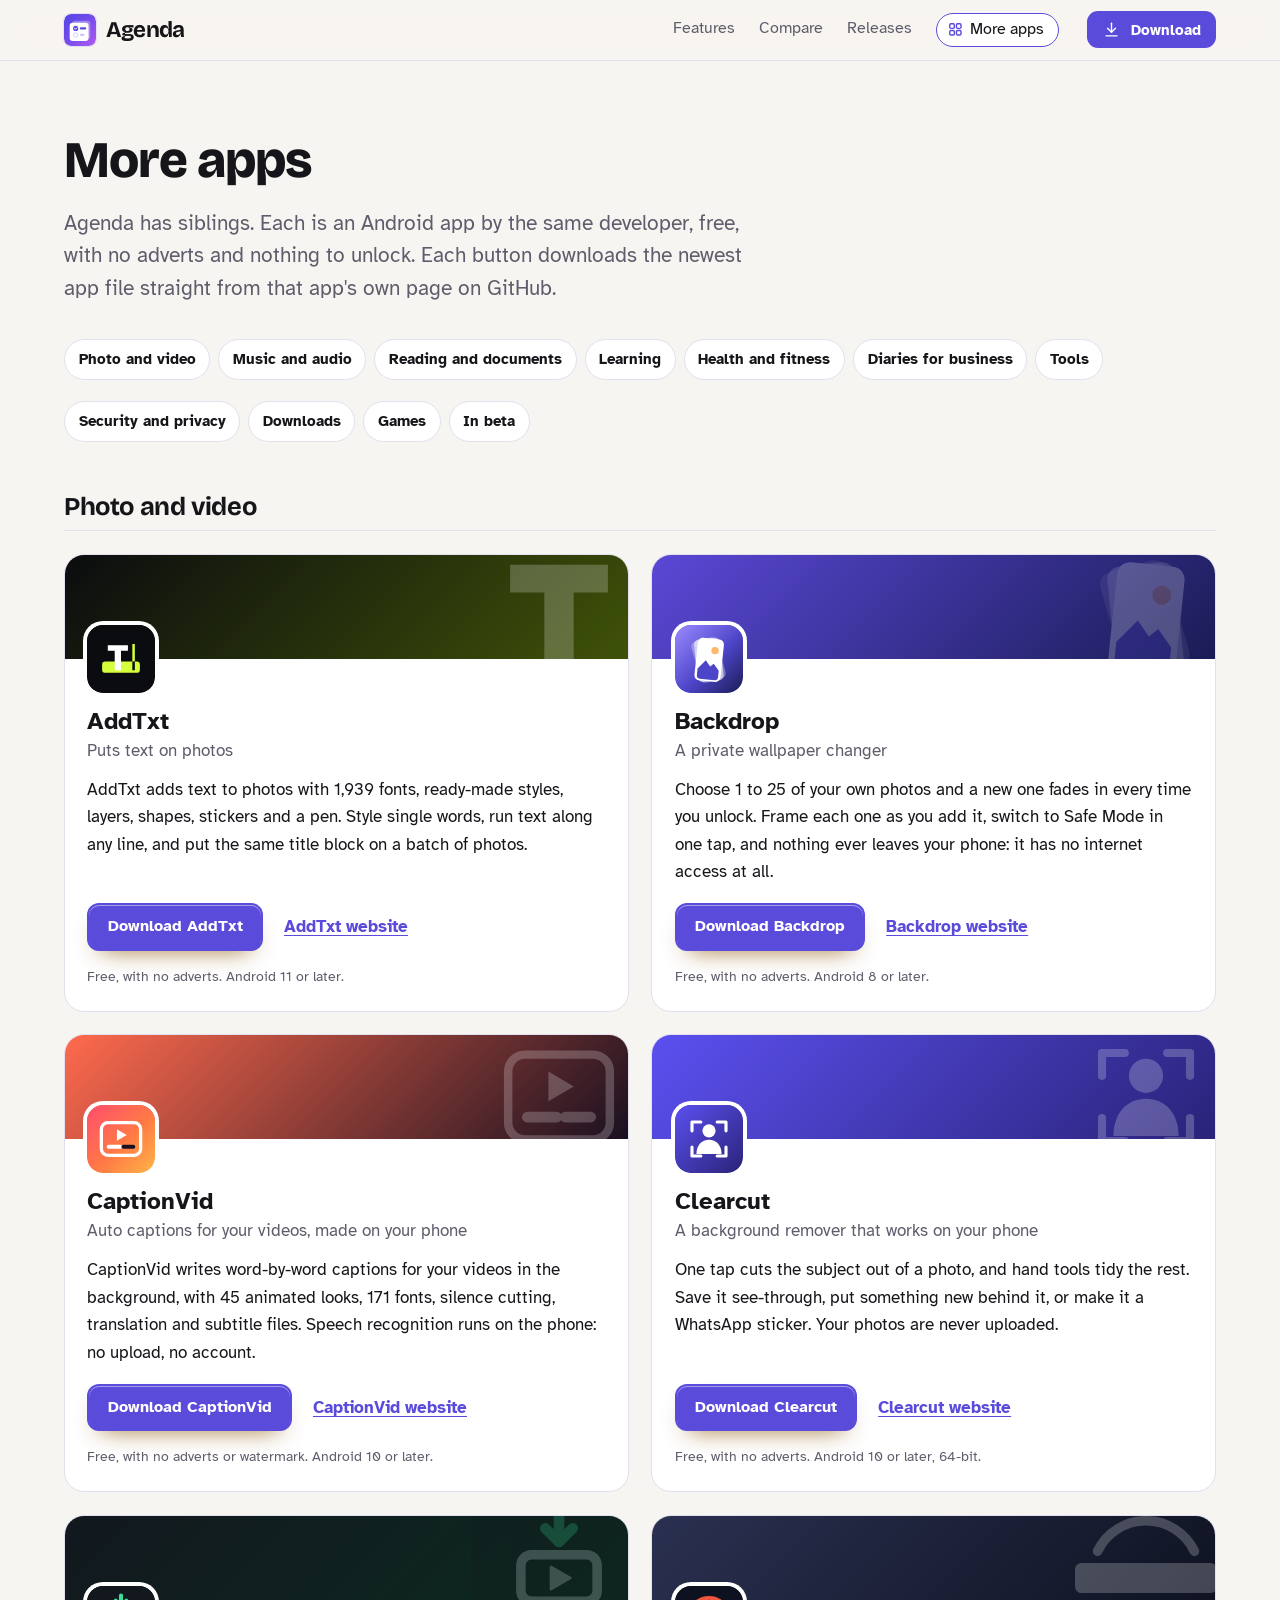
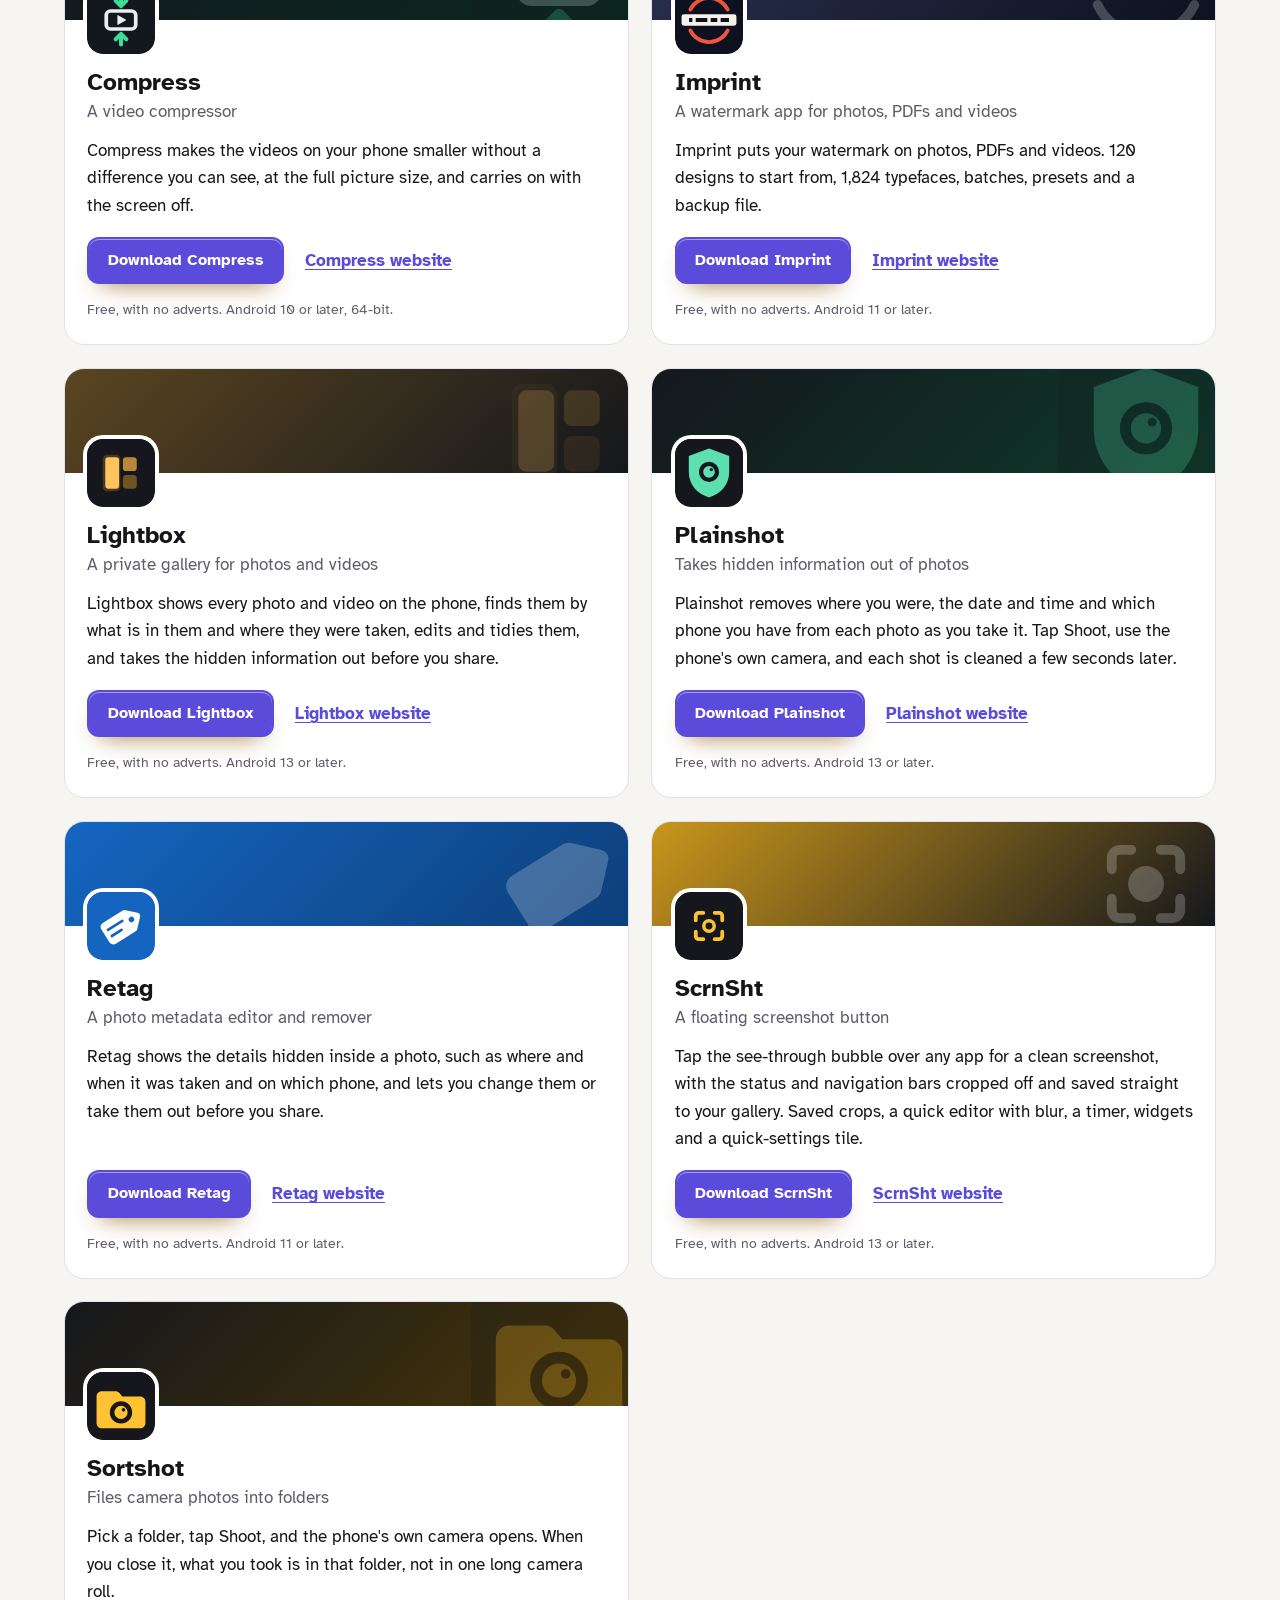
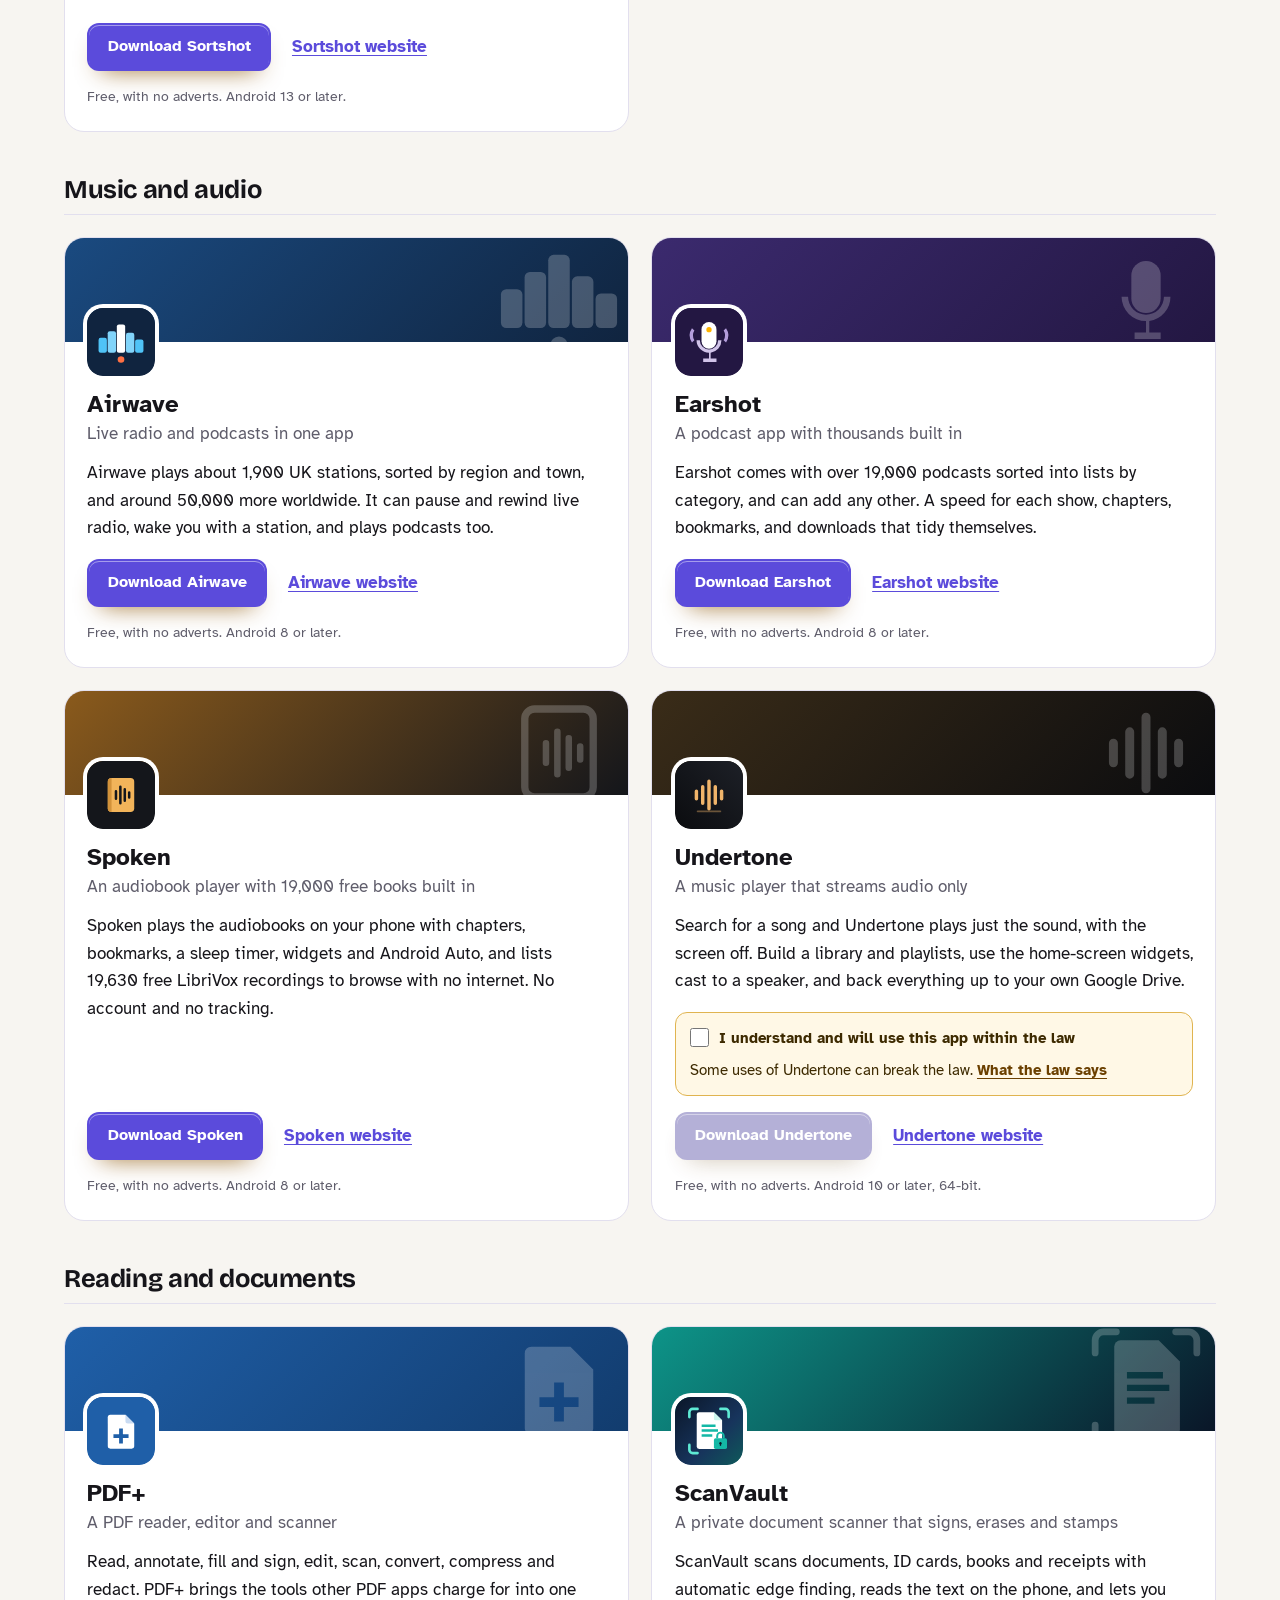
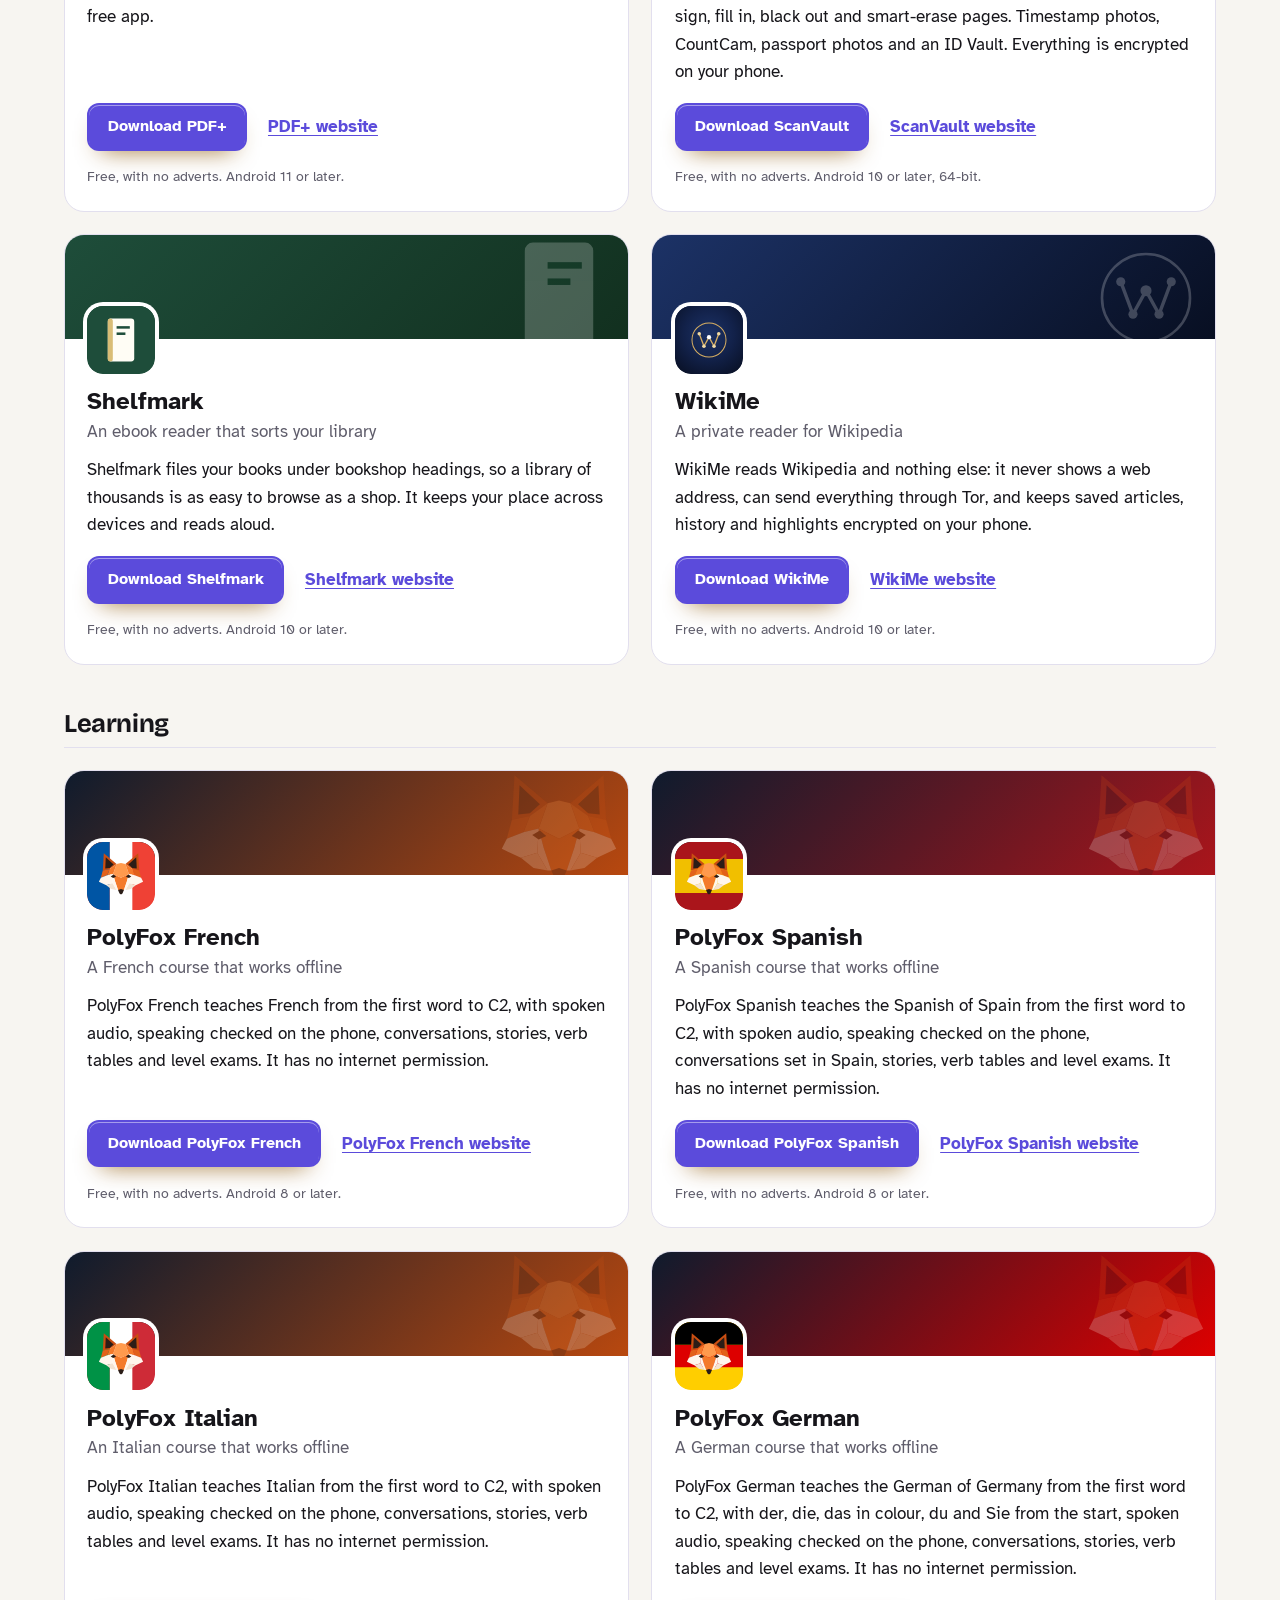
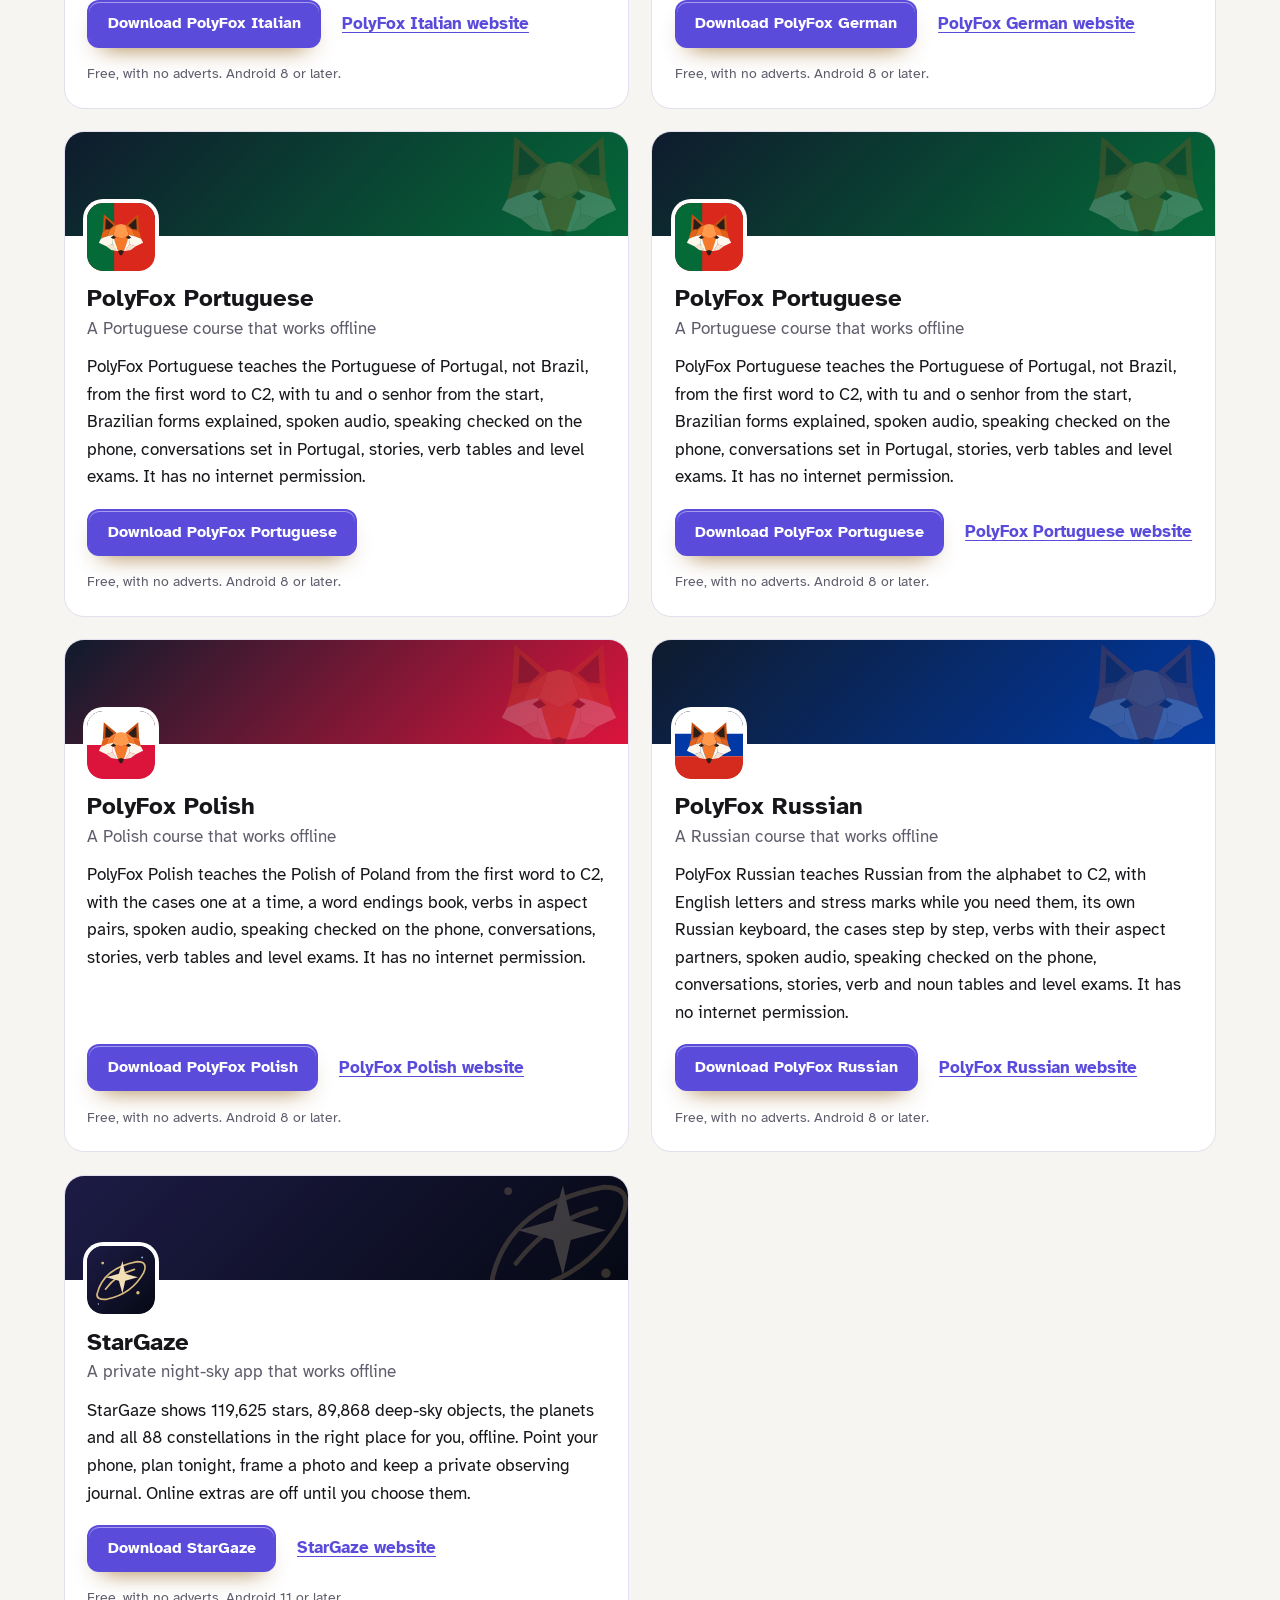
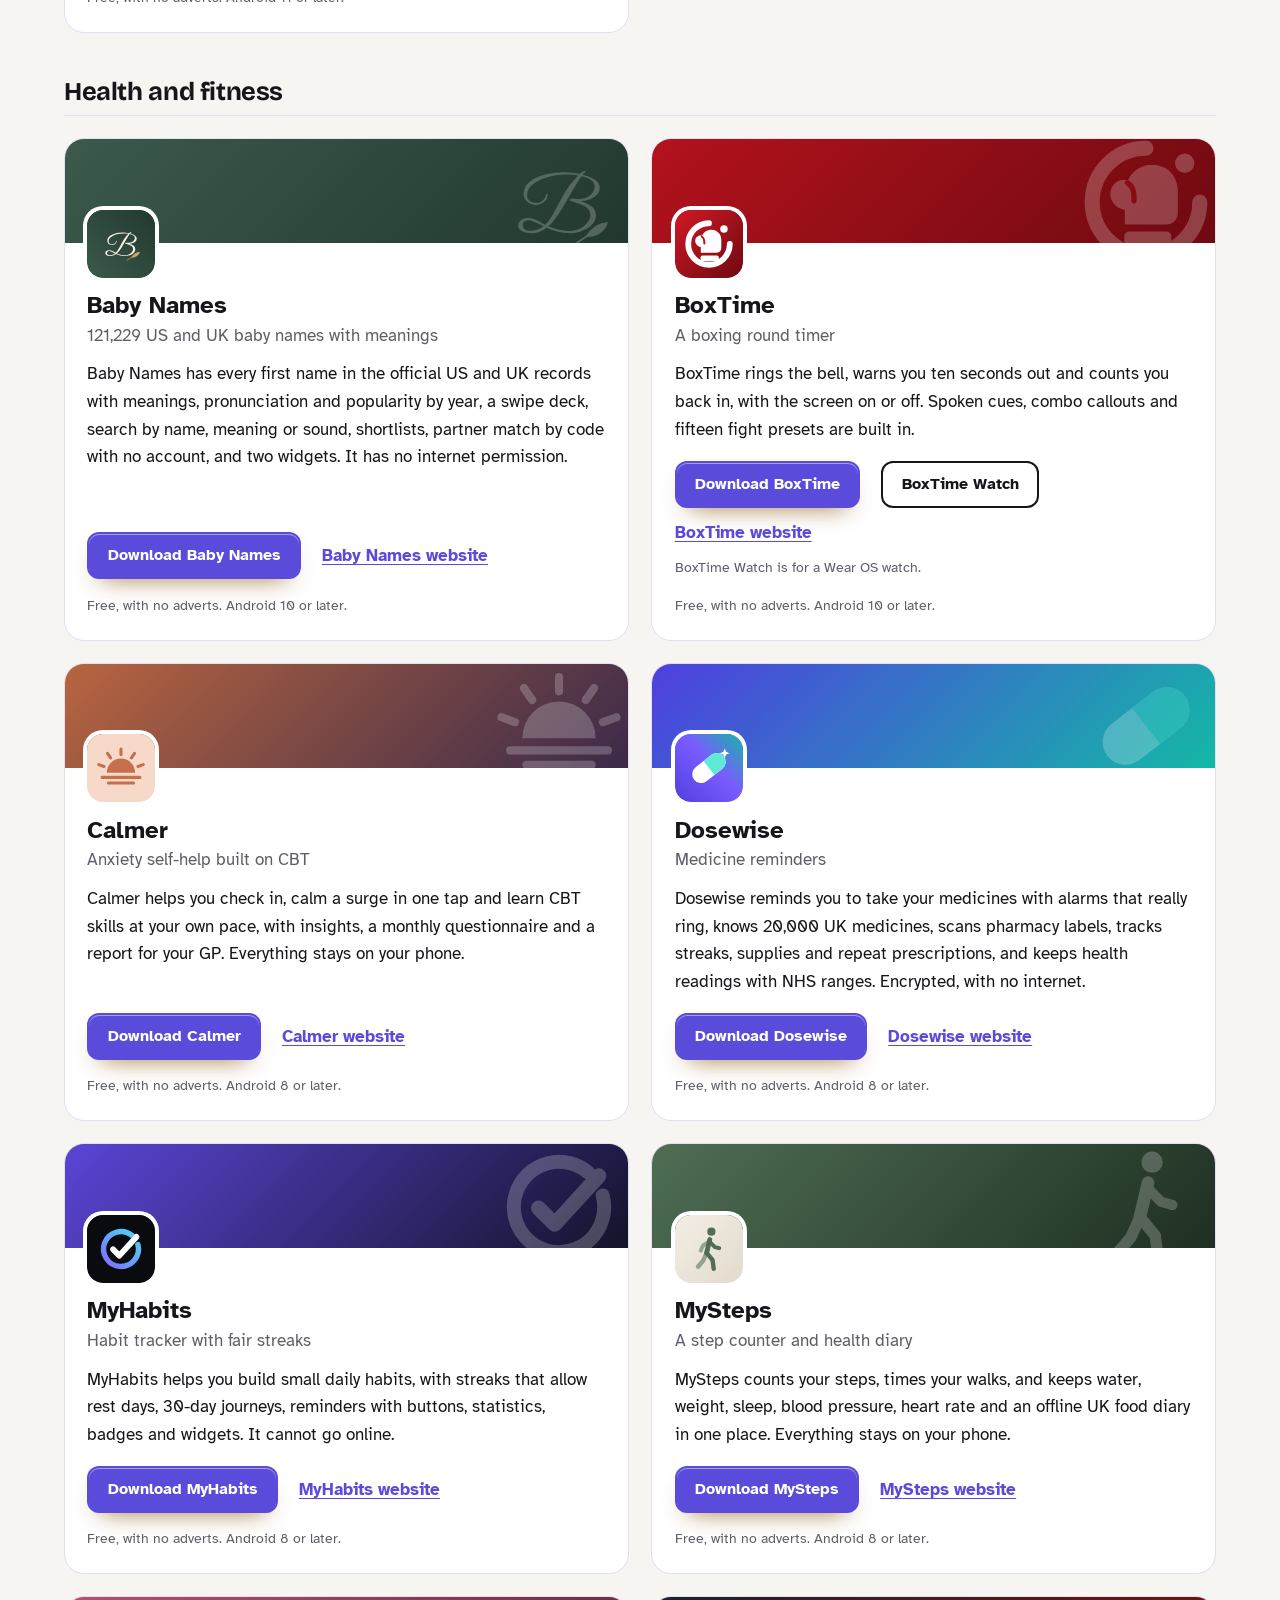
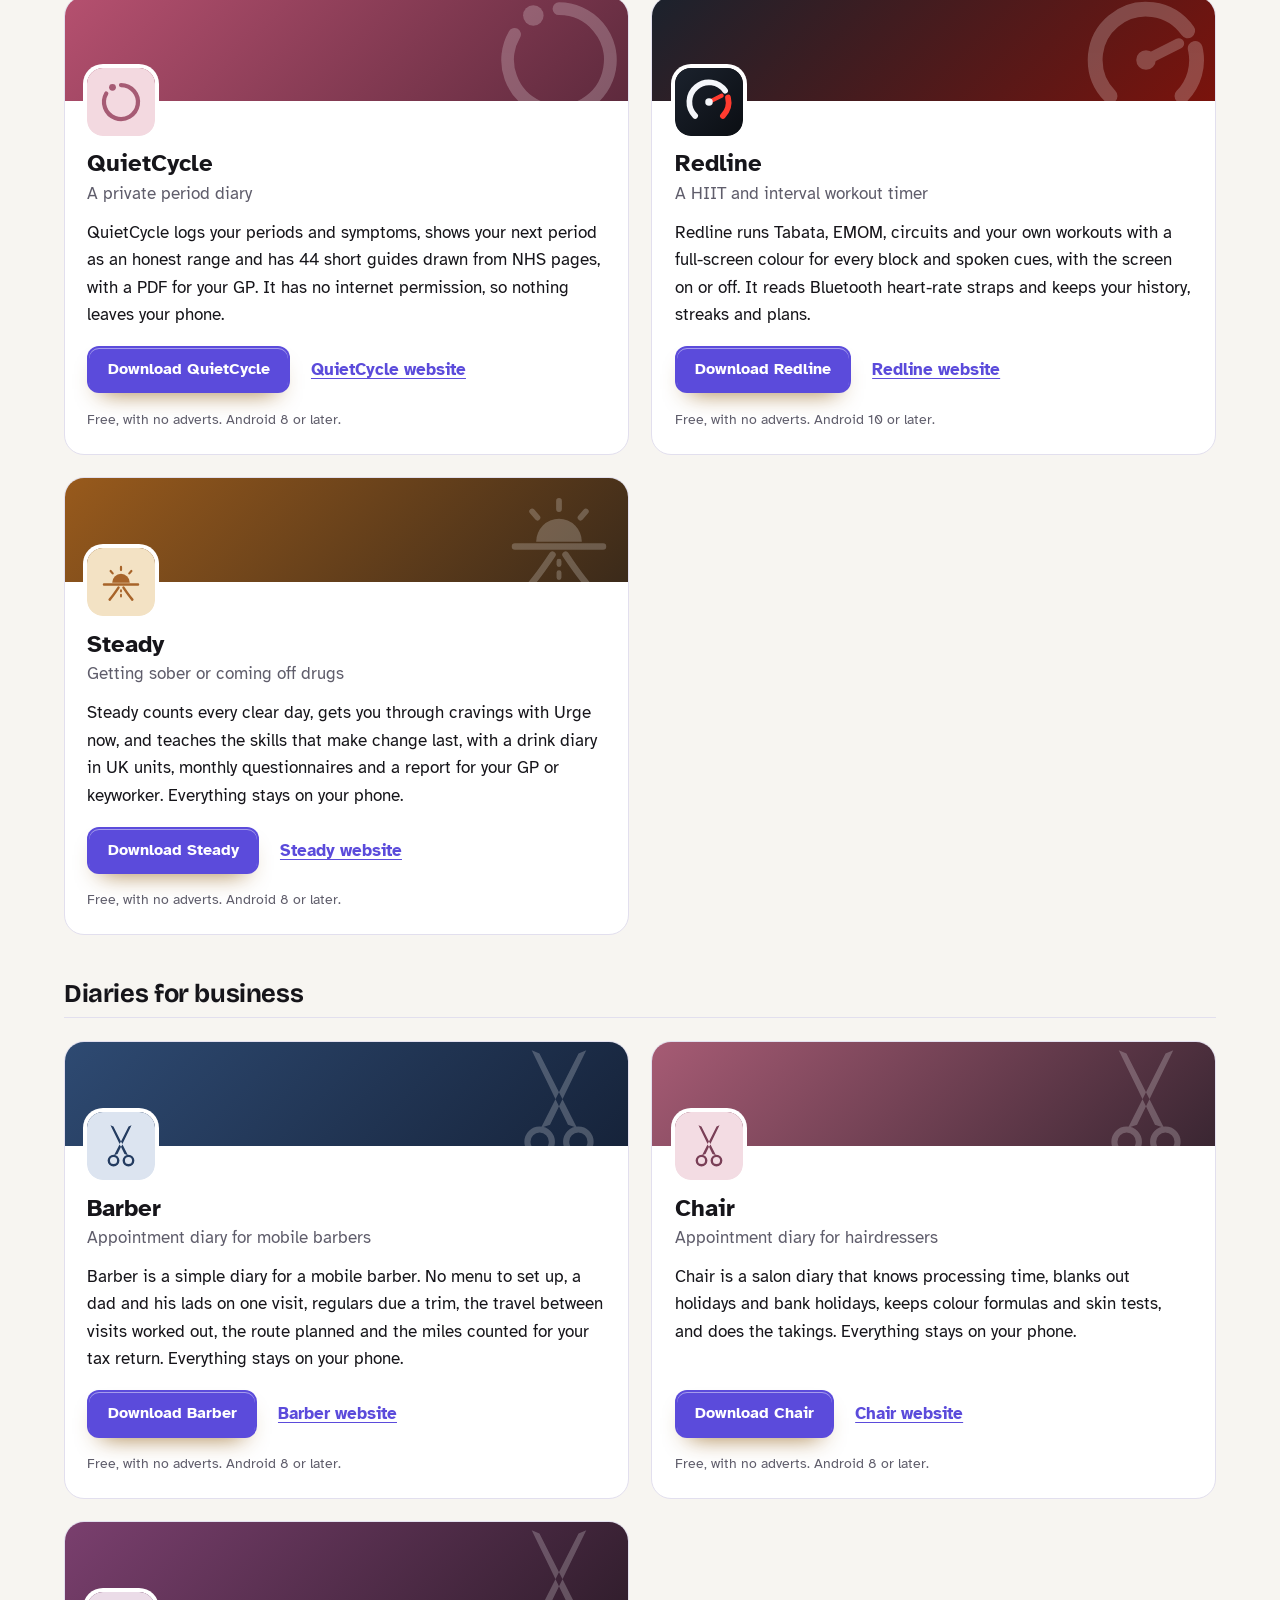
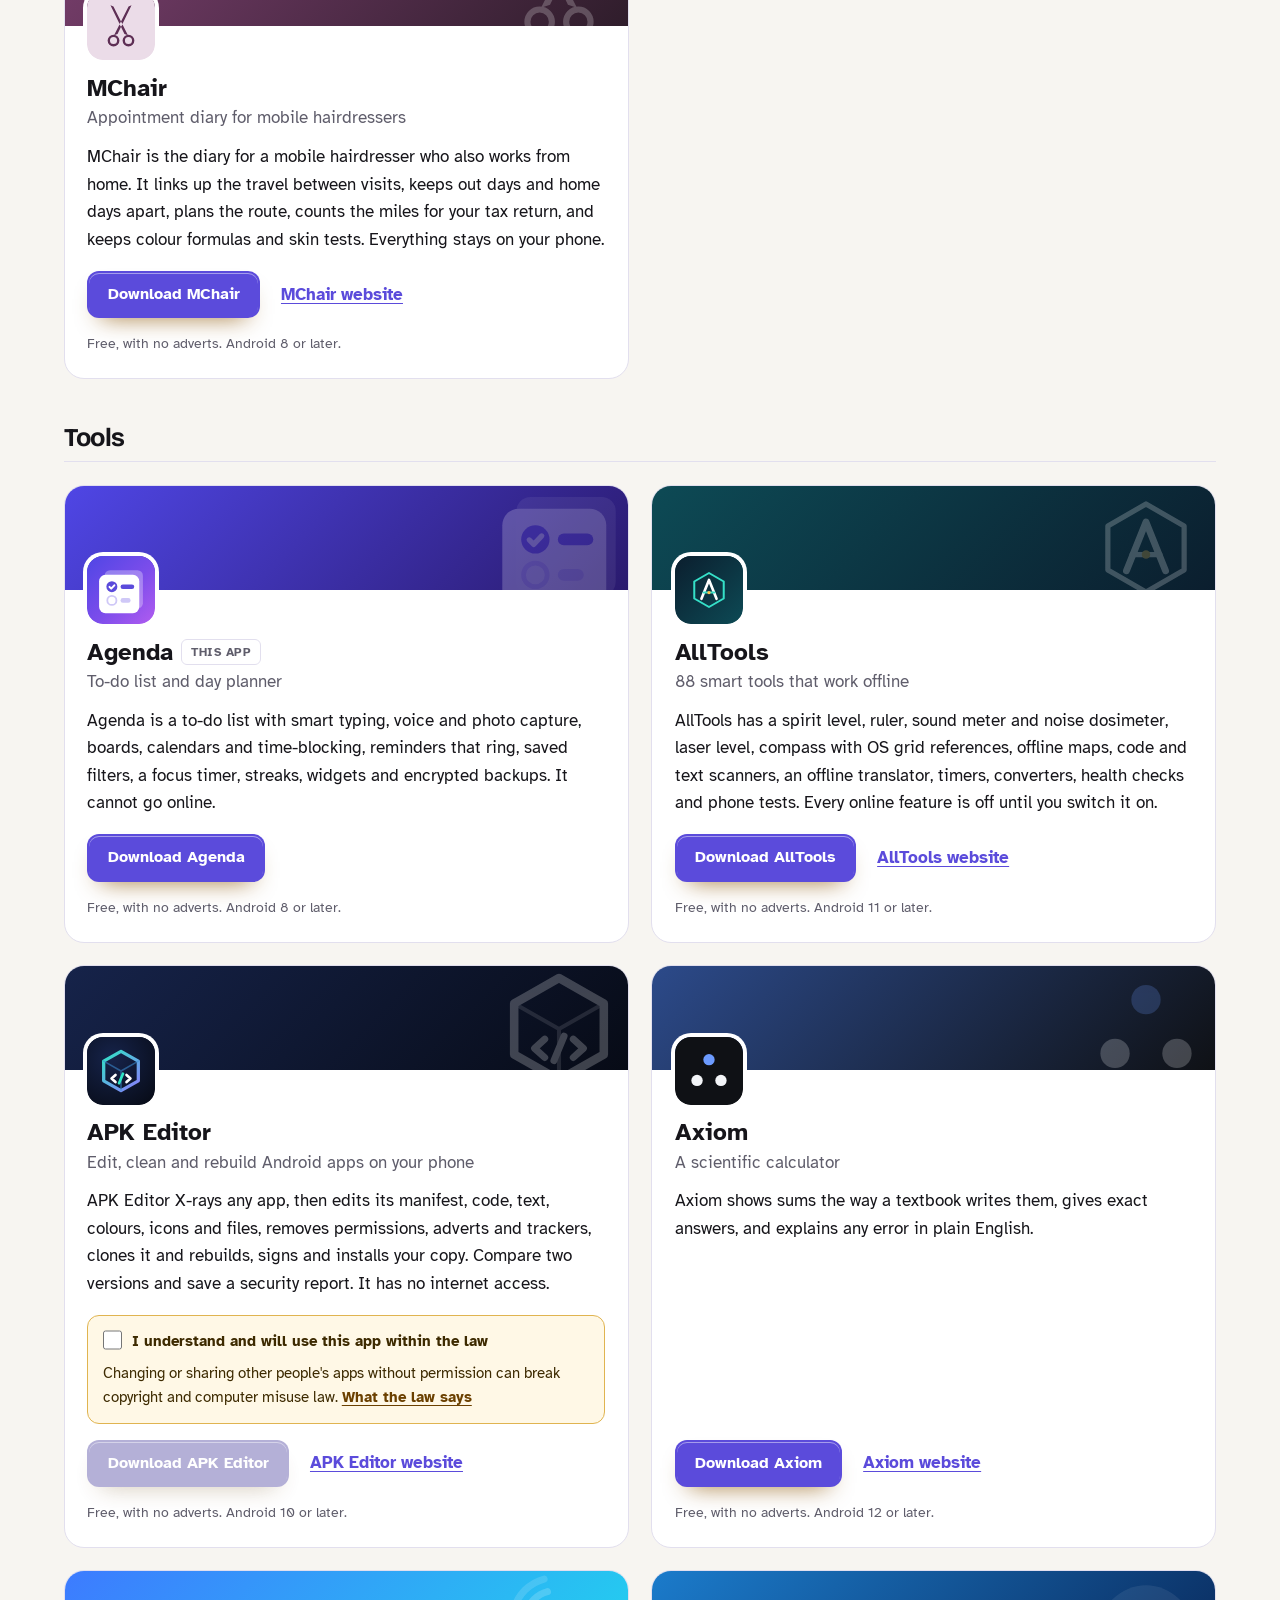
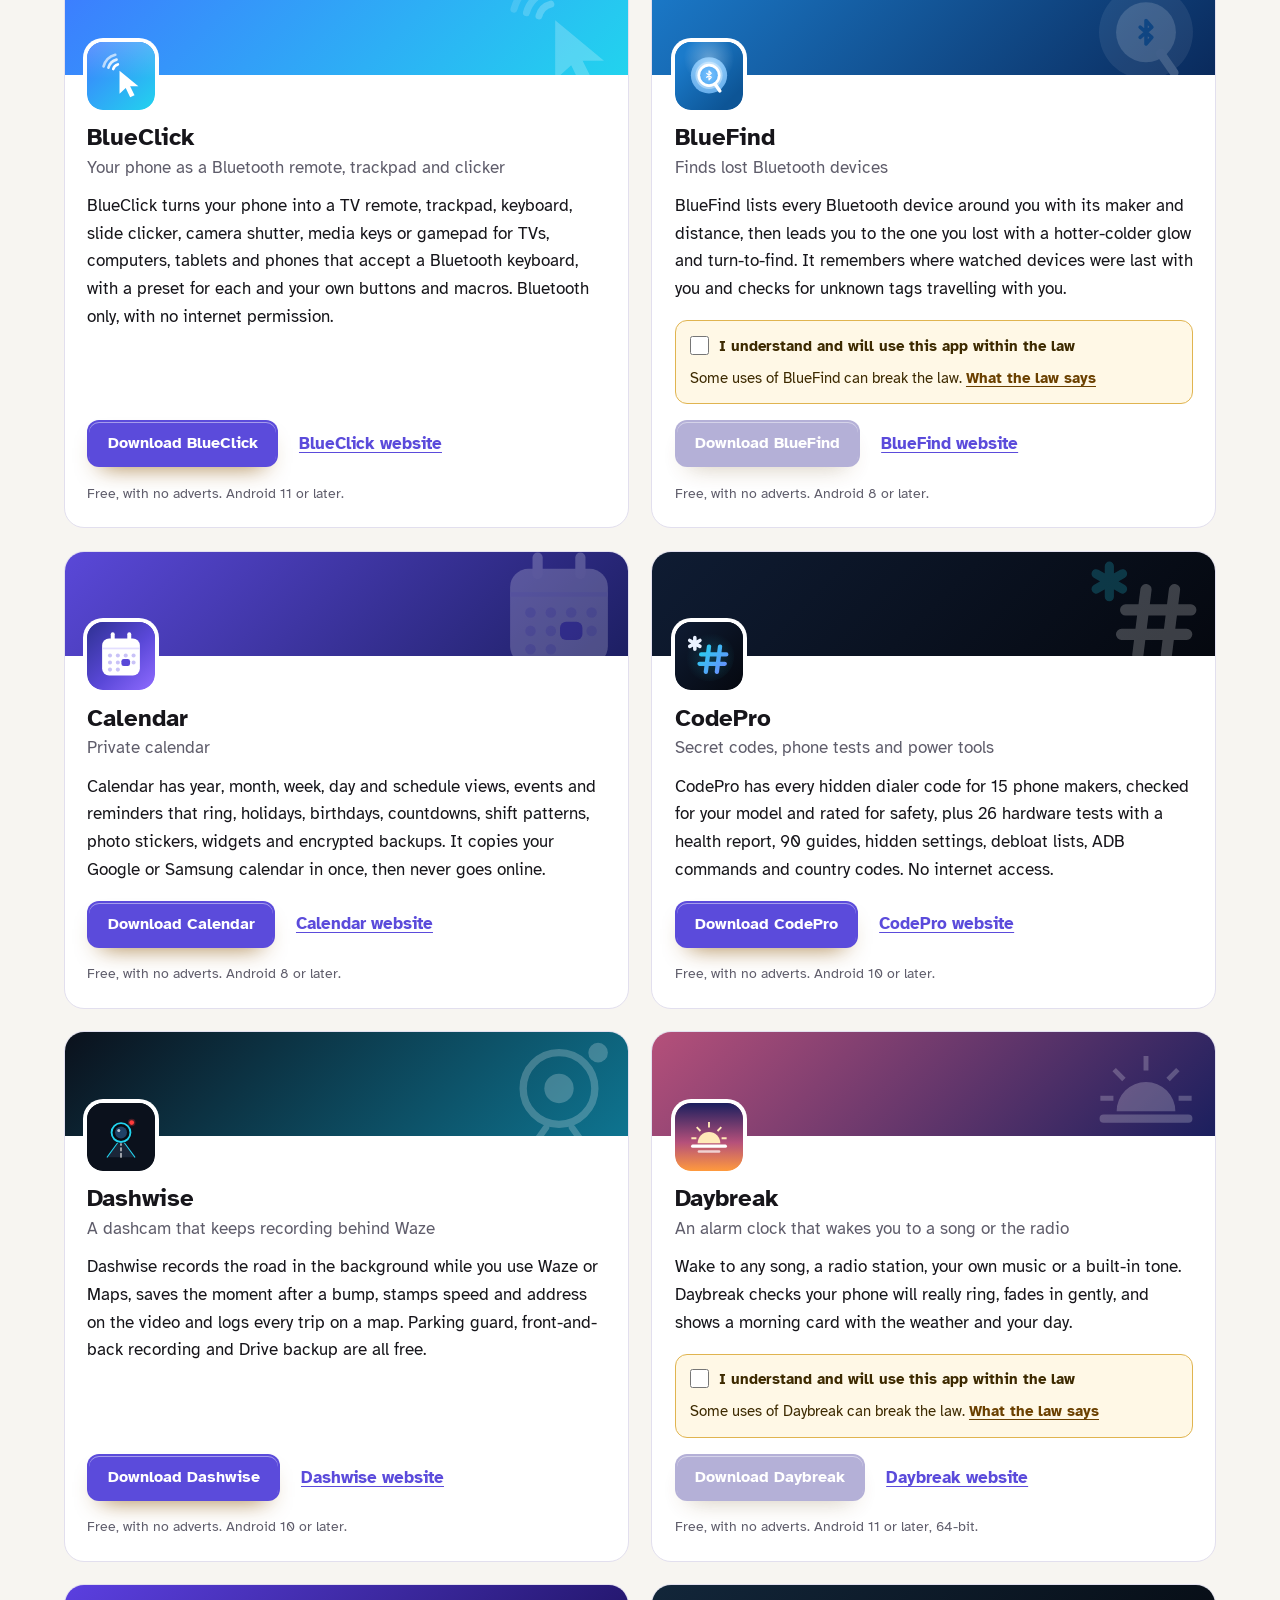
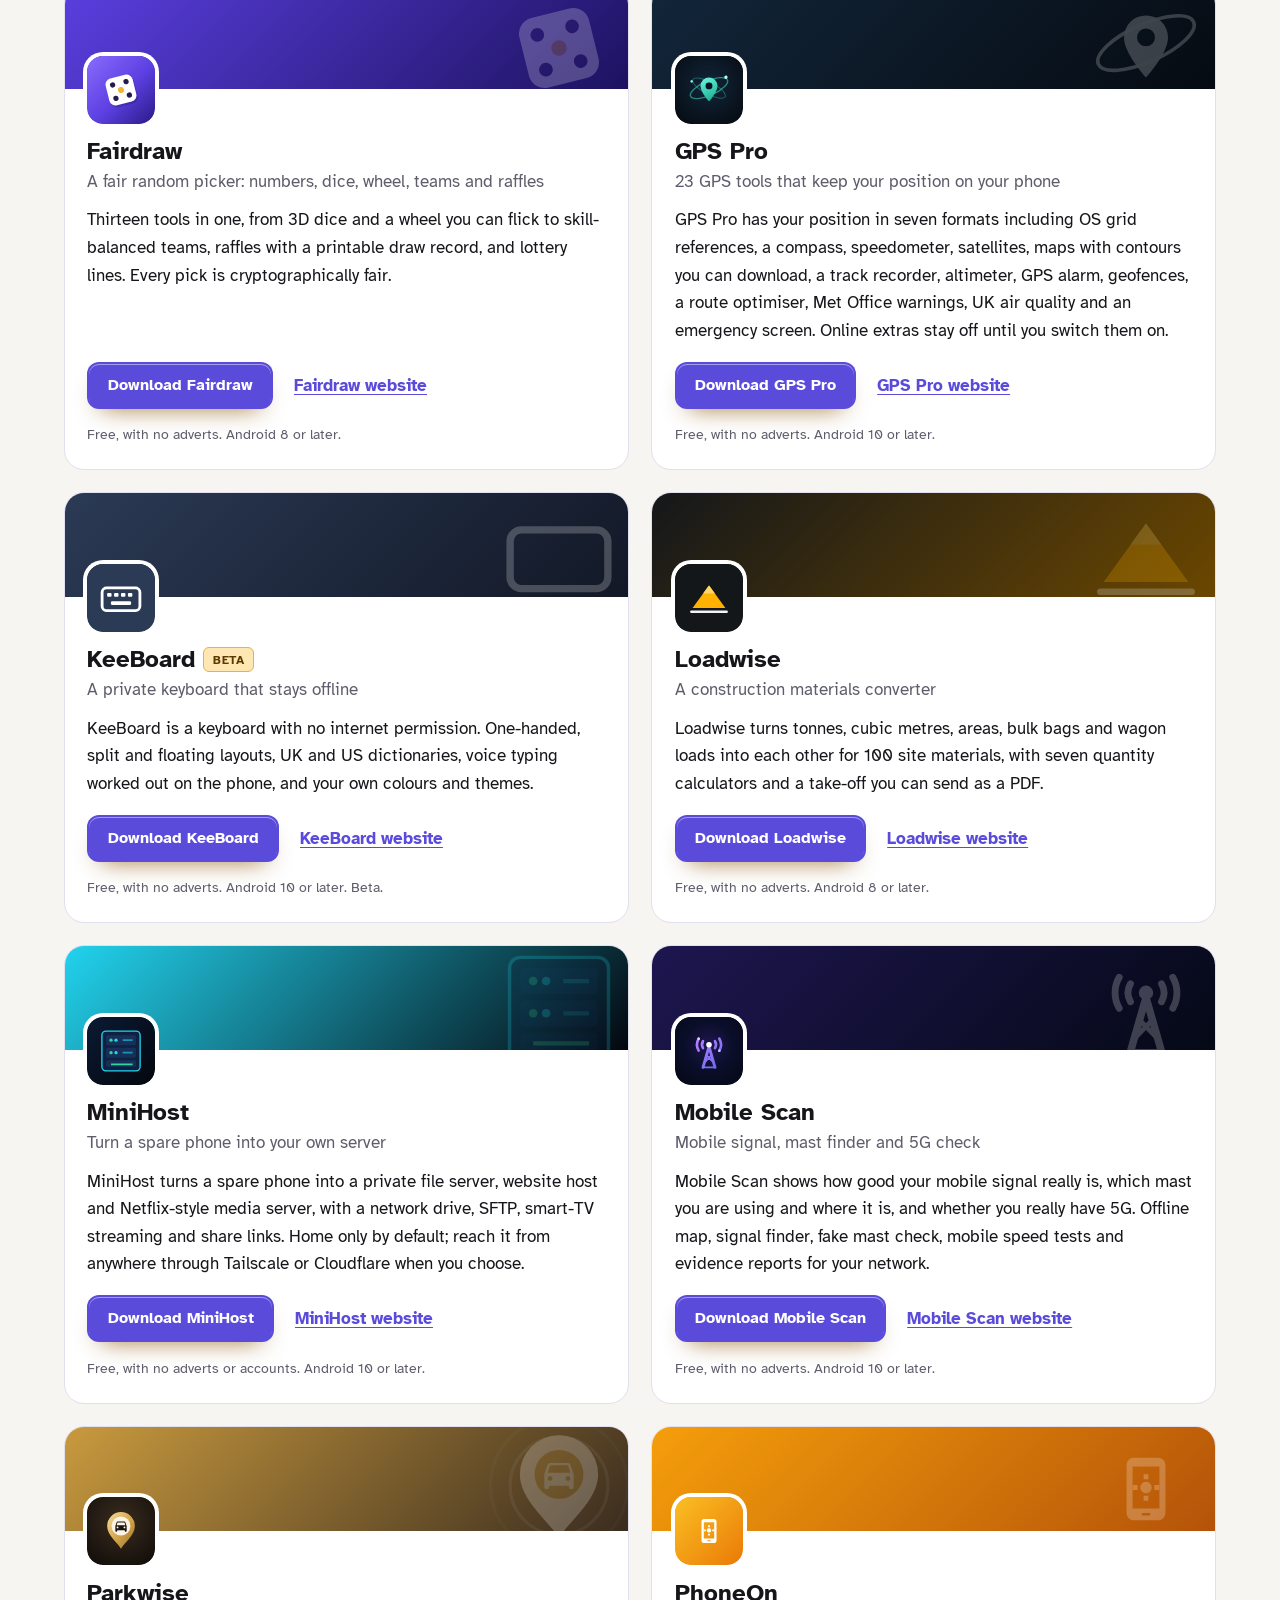
==== commit a92cf332: "More apps: add BlueClick" ====
--- a/more-apps.html
+++ b/more-apps.html
@@ -4,7 +4,7 @@
 <meta charset="utf-8">
 <meta name="viewport" content="width=device-width, initial-scale=1">
 <title>More free Android apps from the maker of Agenda</title>
-<meta name="description" content="All 97 free Android apps from the maker of Agenda, in one list by category, each with its download and a link to its website.">
+<meta name="description" content="All 98 free Android apps from the maker of Agenda, in one list by category, each with its download and a link to its website.">
 <meta name="author" content="Jonathan Jackson">
 <link rel="canonical" href="https://customgpter.github.io/agenda/more-apps.html">
 <meta name="theme-color" content="#f7f5f1" media="(prefers-color-scheme: light)">
@@ -12,7 +12,7 @@
 <meta property="og:type" content="website">
 <meta property="og:site_name" content="Agenda">
 <meta property="og:title" content="More free Android apps from the maker of Agenda">
-<meta property="og:description" content="All 97 free Android apps from the maker of Agenda, in one list by category, each with its download and a link to its website.">
+<meta property="og:description" content="All 98 free Android apps from the maker of Agenda, in one list by category, each with its download and a link to its website.">
 <meta property="og:url" content="https://customgpter.github.io/agenda/more-apps.html">
 <meta property="og:image" content="https://customgpter.github.io/agenda/assets/og.png">
 <meta property="og:image:width" content="1200">
@@ -26,7 +26,7 @@
 <link rel="preload" href="./assets/fonts/atkinson-hyperlegible-latin-400-normal.woff2" as="font" type="font/woff2" crossorigin>
 <link rel="stylesheet" href="./assets/site.css?v=1">
 <link rel="stylesheet" href="./assets/house.css?v=1">
-<script type="application/ld+json">{"@context":"https://schema.org","@type":"ItemList","name":"Apps from the maker of Agenda","url":"https://customgpter.github.io/agenda/more-apps.html","itemListElement":[{"@type":"ListItem","position":1,"name":"AddTxt","url":"https://customgpter.github.io/addtxt/"},{"@type":"ListItem","position":2,"name":"Backdrop","url":"https://customgpter.github.io/backdrop/"},{"@type":"ListItem","position":3,"name":"CaptionVid","url":"https://customgpter.github.io/captionvid/"},{"@type":"ListItem","position":4,"name":"Clearcut","url":"https://customgpter.github.io/clearcut/"},{"@type":"ListItem","position":5,"name":"Compress","url":"https://customgpter.github.io/compress/"},{"@type":"ListItem","position":6,"name":"Imprint","url":"https://customgpter.github.io/imprint/"},{"@type":"ListItem","position":7,"name":"Lightbox","url":"https://customgpter.github.io/lightbox/"},{"@type":"ListItem","position":8,"name":"Plainshot","url":"https://customgpter.github.io/plainshot/"},{"@type":"ListItem","position":9,"name":"Retag","url":"https://customgpter.github.io/retag/"},{"@type":"ListItem","position":10,"name":"ScrnSht","url":"https://customgpter.github.io/scrnsht/"},{"@type":"ListItem","position":11,"name":"Sortshot","url":"https://customgpter.github.io/sortshot/"},{"@type":"ListItem","position":12,"name":"Airwave","url":"https://customgpter.github.io/airwave/"},{"@type":"ListItem","position":13,"name":"Earshot","url":"https://customgpter.github.io/earshot/"},{"@type":"ListItem","position":14,"name":"Spoken","url":"https://customgpter.github.io/spoken/"},{"@type":"ListItem","position":15,"name":"Undertone","url":"https://customgpter.github.io/undertone/"},{"@type":"ListItem","position":16,"name":"PDF+","url":"https://customgpter.github.io/pdfplus/"},{"@type":"ListItem","position":17,"name":"ScanVault","url":"https://customgpter.github.io/scanvault/"},{"@type":"ListItem","position":18,"name":"Shelfmark","url":"https://customgpter.github.io/shelfmark/"},{"@type":"ListItem","position":19,"name":"WikiMe","url":"https://customgpter.github.io/wikime/"},{"@type":"ListItem","position":20,"name":"PolyFox French","url":"https://customgpter.github.io/polyfox/"},{"@type":"ListItem","position":21,"name":"PolyFox German","url":"https://customgpter.github.io/polyfox-german/"},{"@type":"ListItem","position":22,"name":"PolyFox Portuguese","url":"https://customgpter.github.io/polyfox-portuguese/"},{"@type":"ListItem","position":23,"name":"PolyFox Polish","url":"https://customgpter.github.io/polyfox-polish/"},{"@type":"ListItem","position":24,"name":"PolyFox Russian","url":"https://customgpter.github.io/polyfox-russian/"},{"@type":"ListItem","position":25,"name":"StarGaze","url":"https://customgpter.github.io/stargaze/"},{"@type":"ListItem","position":26,"name":"Baby Names","url":"https://customgpter.github.io/babynames/"},{"@type":"ListItem","position":27,"name":"BoxTime","url":"https://customgpter.github.io/boxtime/"},{"@type":"ListItem","position":28,"name":"Calmer","url":"https://customgpter.github.io/calmer/"},{"@type":"ListItem","position":29,"name":"Dosewise","url":"https://customgpter.github.io/dosewise/"},{"@type":"ListItem","position":30,"name":"MyHabits","url":"https://customgpter.github.io/myhabits/"},{"@type":"ListItem","position":31,"name":"MySteps","url":"https://customgpter.github.io/mysteps/"},{"@type":"ListItem","position":32,"name":"QuietCycle","url":"https://customgpter.github.io/quietcycle/"},{"@type":"ListItem","position":33,"name":"Redline","url":"https://customgpter.github.io/redline/"},{"@type":"ListItem","position":34,"name":"Steady","url":"https://customgpter.github.io/steady/"},{"@type":"ListItem","position":35,"name":"Barber","url":"https://customgpter.github.io/barber/"},{"@type":"ListItem","position":36,"name":"Chair","url":"https://customgpter.github.io/chair/"},{"@type":"ListItem","position":37,"name":"MChair","url":"https://customgpter.github.io/mchair/"},{"@type":"ListItem","position":38,"name":"Agenda","url":"https://customgpter.github.io/agenda/"},{"@type":"ListItem","position":39,"name":"AllTools","url":"https://customgpter.github.io/alltools/"},{"@type":"ListItem","position":40,"name":"APK Editor","url":"https://customgpter.github.io/apkeditor/"},{"@type":"ListItem","position":41,"name":"Axiom","url":"https://customgpter.github.io/axiom/"},{"@type":"ListItem","position":42,"name":"BlueFind","url":"https://customgpter.github.io/bluefind/"},{"@type":"ListItem","position":43,"name":"Calendar","url":"https://customgpter.github.io/calendar/"},{"@type":"ListItem","position":44,"name":"CodePro","url":"https://customgpter.github.io/codepro/"},{"@type":"ListItem","position":45,"name":"Dashwise","url":"https://customgpter.github.io/dashwise/"},{"@type":"ListItem","position":46,"name":"Daybreak","url":"https://customgpter.github.io/daybreak/"},{"@type":"ListItem","position":47,"name":"Fairdraw","url":"https://customgpter.github.io/fairdraw/"},{"@type":"ListItem","position":48,"name":"GPS Pro","url":"https://customgpter.github.io/gpspro/"},{"@type":"ListItem","position":49,"name":"KeeBoard","url":"https://customgpter.github.io/keeboard/"},{"@type":"ListItem","position":50,"name":"Loadwise","url":"https://customgpter.github.io/loadwise/"},{"@type":"ListItem","position":51,"name":"MiniHost","url":"https://customgpter.github.io/minihost/"},{"@type":"ListItem","position":52,"name":"Mobile Scan","url":"https://customgpter.github.io/mobilescan/"},{"@type":"ListItem","position":53,"name":"Parkwise","url":"https://customgpter.github.io/parkwise/"},{"@type":"ListItem","position":54,"name":"Pocketmind","url":"https://customgpter.github.io/pocketmind/"},{"@type":"ListItem","position":55,"name":"Refine","url":"https://customgpter.github.io/refine/"},{"@type":"ListItem","position":56,"name":"Shiftwise","url":"https://customgpter.github.io/shiftwise/"},{"@type":"ListItem","position":57,"name":"SimpleCalc","url":"https://customgpter.github.io/simplecalc/"},{"@type":"ListItem","position":58,"name":"Skyline","url":"https://customgpter.github.io/skyline/"},{"@type":"ListItem","position":59,"name":"Slipway","url":"https://customgpter.github.io/slipway/"},{"@type":"ListItem","position":60,"name":"Tagger","url":"https://customgpter.github.io/tagger/"},{"@type":"ListItem","position":61,"name":"TotalClean","url":"https://customgpter.github.io/totalclean/"},{"@type":"ListItem","position":62,"name":"TVLink","url":"https://customgpter.github.io/tvlink/"},{"@type":"ListItem","position":63,"name":"Unbox","url":"https://customgpter.github.io/unbox/"},{"@type":"ListItem","position":64,"name":"WhatsKeep","url":"https://customgpter.github.io/whatskeep/"},{"@type":"ListItem","position":65,"name":"WiFi Scan","url":"https://customgpter.github.io/wifiscan/"},{"@type":"ListItem","position":66,"name":"Auditly","url":"https://customgpter.github.io/auditly/"},{"@type":"ListItem","position":67,"name":"Backchannel","url":"https://customgpter.github.io/backchannel/"},{"@type":"ListItem","position":68,"name":"ENotes","url":"https://customgpter.github.io/enotes/"},{"@type":"ListItem","position":69,"name":"FindMe","url":"https://customgpter.github.io/findme/"},{"@type":"ListItem","position":70,"name":"iLock","url":"https://customgpter.github.io/ilock/"},{"@type":"ListItem","position":71,"name":"ImSafe","url":"https://customgpter.github.io/imsafe/"},{"@type":"ListItem","position":72,"name":"IShred","url":"https://customgpter.github.io/ishred/"},{"@type":"ListItem","position":73,"name":"LockBox","url":"https://customgpter.github.io/lockbox/"},{"@type":"ListItem","position":74,"name":"PassVault","url":"https://customgpter.github.io/passvault/"},{"@type":"ListItem","position":75,"name":"SpyFind","url":"https://customgpter.github.io/spyfind/"},{"@type":"ListItem","position":76,"name":"TextWipe","url":"https://customgpter.github.io/textwipe/"},{"@type":"ListItem","position":77,"name":"Tracewire","url":"https://customgpter.github.io/tracewire/"},{"@type":"ListItem","position":78,"name":"Vigil","url":"https://customgpter.github.io/vigil/"},{"@type":"ListItem","position":79,"name":"Grab","url":"https://customgpter.github.io/grab/"},{"@type":"ListItem","position":80,"name":"Swarm","url":"https://customgpter.github.io/swarm/"},{"@type":"ListItem","position":81,"name":"Plane Games","url":"https://customgpter.github.io/plane-games/"},{"@type":"ListItem","position":82,"name":"Ninefold","url":"https://customgpter.github.io/ninefold/"},{"@type":"ListItem","position":83,"name":"Cubewise","url":"https://customgpter.github.io/cubewise/"},{"@type":"ListItem","position":84,"name":"Tilewise","url":"https://customgpter.github.io/tilewise/"},{"@type":"ListItem","position":85,"name":"Letterwise","url":"https://customgpter.github.io/letterwise/"},{"@type":"ListItem","position":86,"name":"Kingside","url":"https://customgpter.github.io/kingside/"},{"@type":"ListItem","position":87,"name":"Deckhand","url":"https://customgpter.github.io/deckhand/"},{"@type":"ListItem","position":88,"name":"SNESForge","url":"https://customgpter.github.io/snesforge/"},{"@type":"ListItem","position":89,"name":"Fame Boy","url":"https://customgpter.github.io/fameboy/"},{"@type":"ListItem","position":90,"name":"PSPPro","url":"https://customgpter.github.io/psppro/"},{"@type":"ListItem","position":91,"name":"MegaGen","url":"https://customgpter.github.io/megagen/"},{"@type":"ListItem","position":92,"name":"QVR","url":"https://customgpter.github.io/qvr/"},{"@type":"ListItem","position":93,"name":"QVR Watch","url":"https://customgpter.github.io/qvr-watch/"},{"@type":"ListItem","position":94,"name":"QVRLite","url":"https://customgpter.github.io/qvrlite/"},{"@type":"ListItem","position":95,"name":"Onionz","url":"https://customgpter.github.io/onionz/"},{"@type":"ListItem","position":96,"name":"OnionzWeb","url":"https://customgpter.github.io/onionzweb/"}]}</script>
+<script type="application/ld+json">{"@context":"https://schema.org","@type":"ItemList","name":"Apps from the maker of Agenda","url":"https://customgpter.github.io/agenda/more-apps.html","itemListElement":[{"@type":"ListItem","position":1,"name":"AddTxt","url":"https://customgpter.github.io/addtxt/"},{"@type":"ListItem","position":2,"name":"Backdrop","url":"https://customgpter.github.io/backdrop/"},{"@type":"ListItem","position":3,"name":"CaptionVid","url":"https://customgpter.github.io/captionvid/"},{"@type":"ListItem","position":4,"name":"Clearcut","url":"https://customgpter.github.io/clearcut/"},{"@type":"ListItem","position":5,"name":"Compress","url":"https://customgpter.github.io/compress/"},{"@type":"ListItem","position":6,"name":"Imprint","url":"https://customgpter.github.io/imprint/"},{"@type":"ListItem","position":7,"name":"Lightbox","url":"https://customgpter.github.io/lightbox/"},{"@type":"ListItem","position":8,"name":"Plainshot","url":"https://customgpter.github.io/plainshot/"},{"@type":"ListItem","position":9,"name":"Retag","url":"https://customgpter.github.io/retag/"},{"@type":"ListItem","position":10,"name":"ScrnSht","url":"https://customgpter.github.io/scrnsht/"},{"@type":"ListItem","position":11,"name":"Sortshot","url":"https://customgpter.github.io/sortshot/"},{"@type":"ListItem","position":12,"name":"Airwave","url":"https://customgpter.github.io/airwave/"},{"@type":"ListItem","position":13,"name":"Earshot","url":"https://customgpter.github.io/earshot/"},{"@type":"ListItem","position":14,"name":"Spoken","url":"https://customgpter.github.io/spoken/"},{"@type":"ListItem","position":15,"name":"Undertone","url":"https://customgpter.github.io/undertone/"},{"@type":"ListItem","position":16,"name":"PDF+","url":"https://customgpter.github.io/pdfplus/"},{"@type":"ListItem","position":17,"name":"ScanVault","url":"https://customgpter.github.io/scanvault/"},{"@type":"ListItem","position":18,"name":"Shelfmark","url":"https://customgpter.github.io/shelfmark/"},{"@type":"ListItem","position":19,"name":"WikiMe","url":"https://customgpter.github.io/wikime/"},{"@type":"ListItem","position":20,"name":"PolyFox French","url":"https://customgpter.github.io/polyfox/"},{"@type":"ListItem","position":21,"name":"PolyFox German","url":"https://customgpter.github.io/polyfox-german/"},{"@type":"ListItem","position":22,"name":"PolyFox Portuguese","url":"https://customgpter.github.io/polyfox-portuguese/"},{"@type":"ListItem","position":23,"name":"PolyFox Polish","url":"https://customgpter.github.io/polyfox-polish/"},{"@type":"ListItem","position":24,"name":"PolyFox Russian","url":"https://customgpter.github.io/polyfox-russian/"},{"@type":"ListItem","position":25,"name":"StarGaze","url":"https://customgpter.github.io/stargaze/"},{"@type":"ListItem","position":26,"name":"Baby Names","url":"https://customgpter.github.io/babynames/"},{"@type":"ListItem","position":27,"name":"BoxTime","url":"https://customgpter.github.io/boxtime/"},{"@type":"ListItem","position":28,"name":"Calmer","url":"https://customgpter.github.io/calmer/"},{"@type":"ListItem","position":29,"name":"Dosewise","url":"https://customgpter.github.io/dosewise/"},{"@type":"ListItem","position":30,"name":"MyHabits","url":"https://customgpter.github.io/myhabits/"},{"@type":"ListItem","position":31,"name":"MySteps","url":"https://customgpter.github.io/mysteps/"},{"@type":"ListItem","position":32,"name":"QuietCycle","url":"https://customgpter.github.io/quietcycle/"},{"@type":"ListItem","position":33,"name":"Redline","url":"https://customgpter.github.io/redline/"},{"@type":"ListItem","position":34,"name":"Steady","url":"https://customgpter.github.io/steady/"},{"@type":"ListItem","position":35,"name":"Barber","url":"https://customgpter.github.io/barber/"},{"@type":"ListItem","position":36,"name":"Chair","url":"https://customgpter.github.io/chair/"},{"@type":"ListItem","position":37,"name":"MChair","url":"https://customgpter.github.io/mchair/"},{"@type":"ListItem","position":38,"name":"Agenda","url":"https://customgpter.github.io/agenda/"},{"@type":"ListItem","position":39,"name":"AllTools","url":"https://customgpter.github.io/alltools/"},{"@type":"ListItem","position":40,"name":"APK Editor","url":"https://customgpter.github.io/apkeditor/"},{"@type":"ListItem","position":41,"name":"Axiom","url":"https://customgpter.github.io/axiom/"},{"@type":"ListItem","position":42,"name":"BlueClick","url":"https://customgpter.github.io/blueclick/"},{"@type":"ListItem","position":43,"name":"BlueFind","url":"https://customgpter.github.io/bluefind/"},{"@type":"ListItem","position":44,"name":"Calendar","url":"https://customgpter.github.io/calendar/"},{"@type":"ListItem","position":45,"name":"CodePro","url":"https://customgpter.github.io/codepro/"},{"@type":"ListItem","position":46,"name":"Dashwise","url":"https://customgpter.github.io/dashwise/"},{"@type":"ListItem","position":47,"name":"Daybreak","url":"https://customgpter.github.io/daybreak/"},{"@type":"ListItem","position":48,"name":"Fairdraw","url":"https://customgpter.github.io/fairdraw/"},{"@type":"ListItem","position":49,"name":"GPS Pro","url":"https://customgpter.github.io/gpspro/"},{"@type":"ListItem","position":50,"name":"KeeBoard","url":"https://customgpter.github.io/keeboard/"},{"@type":"ListItem","position":51,"name":"Loadwise","url":"https://customgpter.github.io/loadwise/"},{"@type":"ListItem","position":52,"name":"MiniHost","url":"https://customgpter.github.io/minihost/"},{"@type":"ListItem","position":53,"name":"Mobile Scan","url":"https://customgpter.github.io/mobilescan/"},{"@type":"ListItem","position":54,"name":"Parkwise","url":"https://customgpter.github.io/parkwise/"},{"@type":"ListItem","position":55,"name":"Pocketmind","url":"https://customgpter.github.io/pocketmind/"},{"@type":"ListItem","position":56,"name":"Refine","url":"https://customgpter.github.io/refine/"},{"@type":"ListItem","position":57,"name":"Shiftwise","url":"https://customgpter.github.io/shiftwise/"},{"@type":"ListItem","position":58,"name":"SimpleCalc","url":"https://customgpter.github.io/simplecalc/"},{"@type":"ListItem","position":59,"name":"Skyline","url":"https://customgpter.github.io/skyline/"},{"@type":"ListItem","position":60,"name":"Slipway","url":"https://customgpter.github.io/slipway/"},{"@type":"ListItem","position":61,"name":"Tagger","url":"https://customgpter.github.io/tagger/"},{"@type":"ListItem","position":62,"name":"TotalClean","url":"https://customgpter.github.io/totalclean/"},{"@type":"ListItem","position":63,"name":"TVLink","url":"https://customgpter.github.io/tvlink/"},{"@type":"ListItem","position":64,"name":"Unbox","url":"https://customgpter.github.io/unbox/"},{"@type":"ListItem","position":65,"name":"WhatsKeep","url":"https://customgpter.github.io/whatskeep/"},{"@type":"ListItem","position":66,"name":"WiFi Scan","url":"https://customgpter.github.io/wifiscan/"},{"@type":"ListItem","position":67,"name":"Auditly","url":"https://customgpter.github.io/auditly/"},{"@type":"ListItem","position":68,"name":"Backchannel","url":"https://customgpter.github.io/backchannel/"},{"@type":"ListItem","position":69,"name":"ENotes","url":"https://customgpter.github.io/enotes/"},{"@type":"ListItem","position":70,"name":"FindMe","url":"https://customgpter.github.io/findme/"},{"@type":"ListItem","position":71,"name":"iLock","url":"https://customgpter.github.io/ilock/"},{"@type":"ListItem","position":72,"name":"ImSafe","url":"https://customgpter.github.io/imsafe/"},{"@type":"ListItem","position":73,"name":"IShred","url":"https://customgpter.github.io/ishred/"},{"@type":"ListItem","position":74,"name":"LockBox","url":"https://customgpter.github.io/lockbox/"},{"@type":"ListItem","position":75,"name":"PassVault","url":"https://customgpter.github.io/passvault/"},{"@type":"ListItem","position":76,"name":"SpyFind","url":"https://customgpter.github.io/spyfind/"},{"@type":"ListItem","position":77,"name":"TextWipe","url":"https://customgpter.github.io/textwipe/"},{"@type":"ListItem","position":78,"name":"Tracewire","url":"https://customgpter.github.io/tracewire/"},{"@type":"ListItem","position":79,"name":"Vigil","url":"https://customgpter.github.io/vigil/"},{"@type":"ListItem","position":80,"name":"Grab","url":"https://customgpter.github.io/grab/"},{"@type":"ListItem","position":81,"name":"Swarm","url":"https://customgpter.github.io/swarm/"},{"@type":"ListItem","position":82,"name":"Plane Games","url":"https://customgpter.github.io/plane-games/"},{"@type":"ListItem","position":83,"name":"Ninefold","url":"https://customgpter.github.io/ninefold/"},{"@type":"ListItem","position":84,"name":"Cubewise","url":"https://customgpter.github.io/cubewise/"},{"@type":"ListItem","position":85,"name":"Tilewise","url":"https://customgpter.github.io/tilewise/"},{"@type":"ListItem","position":86,"name":"Letterwise","url":"https://customgpter.github.io/letterwise/"},{"@type":"ListItem","position":87,"name":"Kingside","url":"https://customgpter.github.io/kingside/"},{"@type":"ListItem","position":88,"name":"Deckhand","url":"https://customgpter.github.io/deckhand/"},{"@type":"ListItem","position":89,"name":"SNESForge","url":"https://customgpter.github.io/snesforge/"},{"@type":"ListItem","position":90,"name":"Fame Boy","url":"https://customgpter.github.io/fameboy/"},{"@type":"ListItem","position":91,"name":"PSPPro","url":"https://customgpter.github.io/psppro/"},{"@type":"ListItem","position":92,"name":"MegaGen","url":"https://customgpter.github.io/megagen/"},{"@type":"ListItem","position":93,"name":"QVR","url":"https://customgpter.github.io/qvr/"},{"@type":"ListItem","position":94,"name":"QVR Watch","url":"https://customgpter.github.io/qvr-watch/"},{"@type":"ListItem","position":95,"name":"QVRLite","url":"https://customgpter.github.io/qvrlite/"},{"@type":"ListItem","position":96,"name":"Onionz","url":"https://customgpter.github.io/onionz/"},{"@type":"ListItem","position":97,"name":"OnionzWeb","url":"https://customgpter.github.io/onionzweb/"}]}</script>
 <link rel="stylesheet" href="./assets/apps-list.css?v=1">
 <script src="./assets/apps-list.js?v=1" defer></script>
 </head>
@@ -87,7 +87,7 @@
 <div class="mapps-group" role="group" aria-labelledby="apps-tools"><h2 class="mapps-cat" id="apps-tools">Tools</h2>
 <ul class="mapps"><li class="mapp" style="--b:#4f46e5;--b2:#2a1a6e"><div class="mapp-cover" aria-hidden="true"><svg viewBox="0 0 108 108"><g transform="translate(54 56) scale(1.45) translate(-52 -56)"><rect x="34" y="33" width="42" height="42" rx="6" fill="#fff" fill-opacity=".3"/><rect x="28" y="38" width="44" height="42" rx="7" fill="#fff" fill-opacity=".95"/><circle cx="42" cy="51" r="6" fill="#5b4bdb"/><path d="M39.4 51.2l1.9 1.9 3.4-3.6" stroke="#fff" stroke-width="2.2" fill="none" stroke-linecap="round" stroke-linejoin="round"/><rect x="51.5" y="48.5" width="15" height="5" rx="2.5" fill="#5b4bdb"/><circle cx="42" cy="66" r="5" fill="none" stroke="#cfc8f7" stroke-width="2"/><rect x="51.5" y="63.5" width="11" height="5" rx="2.5" fill="#cfc8f7"/></g></svg></div><div class="mapp-body"><svg class="mapp-icon" viewBox="0 0 108 108" aria-hidden="true"><defs><linearGradient id="i-agenda-agi" x1="0" y1="0" x2="1" y2="1"><stop offset="0" stop-color="#4f46e5"/><stop offset=".55" stop-color="#7c4deb"/><stop offset="1" stop-color="#b15cf0"/></linearGradient></defs><rect width="108" height="108" rx="24" fill="url(#i-agenda-agi)"/><g transform="translate(54 56) scale(1.45) translate(-52 -56)"><rect x="34" y="33" width="42" height="42" rx="6" fill="#fff" fill-opacity=".3"/><rect x="28" y="38" width="44" height="42" rx="7" fill="#fff"/><circle cx="42" cy="51" r="6" fill="#5b4bdb"/><path d="M39.4 51.2l1.9 1.9 3.4-3.6" stroke="#fff" stroke-width="2.2" fill="none" stroke-linecap="round" stroke-linejoin="round"/><rect x="51.5" y="48.5" width="15" height="5" rx="2.5" fill="#5b4bdb"/><circle cx="42" cy="66" r="5" fill="none" stroke="#cfc8f7" stroke-width="2"/><rect x="51.5" y="63.5" width="11" height="5" rx="2.5" fill="#cfc8f7"/></g></svg><h3>Agenda<span class="mapp-badge here">This app</span></h3><p class="mapp-kind">To-do list and day planner</p><p class="mapp-say">Agenda is a to-do list with smart typing, voice and photo capture, boards, calendars and time-blocking, reminders that ring, saved filters, a focus timer, streaks, widgets and encrypted backups. It cannot go online.</p><p class="mapp-go"><a class="button" href="https://github.com/CustomGPTer/agenda/releases/latest/download/Agenda.apk">Download Agenda</a></p><p class="mapp-needs">Free, with no adverts. Android 8 or later.</p></div></li>
 <li class="mapp" style="--b:#0d4a55;--b2:#0b1e2e"><div class="mapp-cover" aria-hidden="true"><svg viewBox="0 0 108 108"><path d="M54 27L77.4 40.5L77.4 67.5L54 81L30.6 67.5L30.6 40.5Z" stroke="#fff" stroke-width="3.2" stroke-linejoin="round" fill="none"/><path d="M42 68L54 38L66 68" stroke="#fff" stroke-width="4.2" stroke-linecap="round" stroke-linejoin="round" fill="none"/><path d="M45.5 58L62.5 58" stroke="#fff" stroke-width="3.2" stroke-linecap="round"/><circle cx="54" cy="58" r="2.6" fill="#ffc24b"/></svg></div><div class="mapp-body"><svg class="mapp-icon" viewBox="0 0 108 108" aria-hidden="true"><defs><linearGradient id="i-alltools-atbg" x1="0" y1="0" x2="1" y2="1"><stop offset="0" stop-color="#0b1e2e"/><stop offset="1" stop-color="#0d4a55"/></linearGradient></defs><rect width="108" height="108" rx="24" fill="url(#i-alltools-atbg)"/><path d="M54 27L77.4 40.5L77.4 67.5L54 81L30.6 67.5L30.6 40.5Z" stroke="#35e0c8" stroke-width="3.2" stroke-linejoin="round" fill="none"/><path d="M42 68L54 38L66 68" stroke="#fff" stroke-width="4.2" stroke-linecap="round" stroke-linejoin="round" fill="none"/><path d="M45.5 58L62.5 58" stroke="#35e0c8" stroke-width="3.2" stroke-linecap="round"/><circle cx="54" cy="58" r="2.6" fill="#ffc24b"/></svg><h3>AllTools</h3><p class="mapp-kind">88 smart tools that work offline</p><p class="mapp-say">AllTools has a spirit level, ruler, sound meter and noise dosimeter, laser level, compass with OS grid references, offline maps, code and text scanners, an offline translator, timers, converters, health checks and phone tests. Every online feature is off until you switch it on.</p><p class="mapp-go"><a class="button" href="https://github.com/CustomGPTer/alltools/releases/latest/download/AllTools.apk">Download AllTools</a><a class="mapp-site" href="https://customgpter.github.io/alltools/">AllTools website</a></p><p class="mapp-needs">Free, with no adverts. Android 11 or later.</p></div></li><li class="mapp is-gated" style="--b:#16234a;--b2:#070b16"><div class="mapp-cover" aria-hidden="true"><svg viewBox="0 0 108 108"><g transform="translate(54 54) scale(1.25) translate(-54 -52)"><path d="M54 27L76 39.5L76 64.5L54 77L32 64.5L32 39.5Z" stroke="#fff" stroke-width="4.2" stroke-linejoin="round" fill="none"/><path d="M32 39.5L54 52L76 39.5M54 52L54 77" stroke="#fff" stroke-width="2" stroke-linecap="round" fill="none" opacity=".5"/><path d="M47 57L42 61.5L47 66M61 57L66 61.5L61 66" stroke="#fff" stroke-width="3.4" stroke-linecap="round" stroke-linejoin="round" fill="none"/><path d="M56.5 55.5L51.5 67.5" stroke="#fff" stroke-width="3.4" stroke-linecap="round"/></g></svg></div><div class="mapp-body"><svg class="mapp-icon" viewBox="0 0 108 108" aria-hidden="true"><defs><radialGradient id="i-apkeditor-aebg" cx="40" cy="34" r="96" gradientUnits="userSpaceOnUse"><stop offset="0" stop-color="#16234a"/><stop offset="1" stop-color="#070b16"/></radialGradient><linearGradient id="i-apkeditor-aehx" x1="32" y1="27" x2="76" y2="77" gradientUnits="userSpaceOnUse"><stop offset="0" stop-color="#2ee6c5"/><stop offset="1" stop-color="#8b7cff"/></linearGradient></defs><rect width="108" height="108" rx="24" fill="url(#i-apkeditor-aebg)"/><g transform="translate(54 54) scale(1.25) translate(-54 -52)"><path d="M54 27L76 39.5L76 64.5L54 77L32 64.5L32 39.5Z" stroke="url(#i-apkeditor-aehx)" stroke-width="4.2" stroke-linejoin="round" fill="none"/><path d="M32 39.5L54 52L76 39.5M54 52L54 77" stroke="#3d8fd6" stroke-width="2" stroke-linecap="round" fill="none" opacity=".55"/><path d="M47 57L42 61.5L47 66M61 57L66 61.5L61 66" stroke="#fff" stroke-width="3.4" stroke-linecap="round" stroke-linejoin="round" fill="none"/><path d="M56.5 55.5L51.5 67.5" stroke="#2ee6c5" stroke-width="3.4" stroke-linecap="round"/></g></svg><h3>APK Editor</h3><p class="mapp-kind">Edit, clean and rebuild Android apps on your phone</p><p class="mapp-say">APK Editor X-rays any app, then edits its manifest, code, text, colours, icons and files, removes permissions, adverts and trackers, clones it and rebuilds, signs and installs your copy. Compare two versions and save a security report. It has no internet access.</p><div class="mapp-law" data-gate><label><input type="checkbox"> I understand and will use this app within the law</label><p>Changing or sharing other people's apps without permission can break copyright and computer misuse law. <a href="https://customgpter.github.io/apkeditor/terms.html#law">What the law says</a></p><noscript><p>Turn on JavaScript to download, or use the <a href="https://customgpter.github.io/apkeditor/">APK Editor website</a>.</p></noscript></div><p class="mapp-go"><a class="button" data-href="https://github.com/CustomGPTer/apkeditor/releases/latest/download/APKEditor.apk" aria-disabled="true" role="link" tabindex="-1">Download APK Editor</a><a class="mapp-site" href="https://customgpter.github.io/apkeditor/">APK Editor website</a></p><p class="mapp-needs">Free, with no adverts. Android 10 or later.</p></div></li><li class="mapp" style="--b:#2c4a8a;--b2:#0f1115"><div class="mapp-cover" aria-hidden="true"><svg viewBox="0 0 108 108"><circle cx="54" cy="36" r="9" fill="#6c9bff"/><circle cx="35" cy="69" r="9" fill="#f3f5f8"/><circle cx="73" cy="69" r="9" fill="#f3f5f8"/></svg></div><div class="mapp-body"><svg class="mapp-icon" viewBox="0 0 108 108" aria-hidden="true"><rect width="108" height="108" rx="24" fill="#0f1115"/><circle cx="54" cy="36" r="9" fill="#6c9bff"/><circle cx="35" cy="69" r="9" fill="#f3f5f8"/><circle cx="73" cy="69" r="9" fill="#f3f5f8"/></svg><h3>Axiom</h3><p class="mapp-kind">A scientific calculator</p><p class="mapp-say">Axiom shows sums the way a textbook writes them, gives exact answers, and explains any error in plain English.</p><p class="mapp-go"><a class="button" href="https://github.com/CustomGPTer/axiom/releases/latest/download/Axiom.apk">Download Axiom</a><a class="mapp-site" href="https://customgpter.github.io/axiom/">Axiom website</a></p><p class="mapp-needs">Free, with no adverts. Android 12 or later.</p></div></li>
-<li class="mapp is-gated" style="--b:#1b7bcb;--b2:#0a2a5c"><div class="mapp-cover" aria-hidden="true"><svg viewBox="0 0 108 108"><circle cx="54" cy="52.92" r="28.8" fill="#fff" fill-opacity=".35"/><path d="M63 65.88L71.28 77.76" stroke="#fff" stroke-width="5.4" stroke-linecap="round"/><circle cx="54" cy="52.92" r="18.36" fill="#fff" fill-opacity=".95"/><path d="M50.4 49.75L57.6 56.09L54 60.12L54 45.72L57.6 49.75L50.4 56.09" fill="none" stroke="#1B7BCB" stroke-width="2.2" stroke-linecap="round" stroke-linejoin="round"/></svg></div><div class="mapp-body"><svg class="mapp-icon" viewBox="0 0 108 108" aria-hidden="true"><defs><linearGradient id="i-bluefind-bfa" gradientUnits="userSpaceOnUse" x1="18" y1="18" x2="90" y2="90"><stop offset="0" stop-color="#1B7BCB"/><stop offset="1" stop-color="#0D5596"/></linearGradient><radialGradient id="i-bluefind-bfb" gradientUnits="userSpaceOnUse" cx="54" cy="26" r="40"><stop offset="0" stop-color="#fff" stop-opacity=".33"/><stop offset="1" stop-color="#fff" stop-opacity="0"/></radialGradient><radialGradient id="i-bluefind-bfc" gradientUnits="userSpaceOnUse" cx="54" cy="39.6" r="39.6"><stop offset="0" stop-color="#B7E0FF"/><stop offset=".6" stop-color="#7FC0F5"/><stop offset="1" stop-color="#6AB0EC"/></radialGradient><radialGradient id="i-bluefind-bfd" gradientUnits="userSpaceOnUse" cx="54" cy="52.92" r="14.4"><stop offset="0" stop-color="#79C3FF"/><stop offset="1" stop-color="#5AAEF5"/></radialGradient></defs><rect width="108" height="108" rx="24" fill="url(#i-bluefind-bfa)"/><rect width="108" height="108" rx="24" fill="url(#i-bluefind-bfb)"/><circle cx="54" cy="52.92" r="28.8" fill="url(#i-bluefind-bfc)"/><circle cx="54" cy="52.92" r="21.6" fill="#fff" fill-opacity=".35"/><path d="M63 65.88L71.28 77.76" stroke="#fff" stroke-width="5.4" stroke-linecap="round"/><circle cx="54" cy="52.92" r="18.36" fill="#fff"/><circle cx="54" cy="52.92" r="14.04" fill="url(#i-bluefind-bfd)"/><path d="M50.4 49.75L57.6 56.09L54 60.12L54 45.72L57.6 49.75L50.4 56.09" fill="none" stroke="#fff" stroke-width="1.87" stroke-linecap="round" stroke-linejoin="round"/></svg><h3>BlueFind</h3><p class="mapp-kind">Finds lost Bluetooth devices</p><p class="mapp-say">BlueFind lists every Bluetooth device around you with its maker and distance, then leads you to the one you lost with a hotter-colder glow and turn-to-find. It remembers where watched devices were last with you and checks for unknown tags travelling with you.</p><div class="mapp-law" data-gate><label><input type="checkbox"> I understand and will use this app within the law</label><p>Some uses of BlueFind can break the law. <a href="https://customgpter.github.io/bluefind/terms.html#law">What the law says</a></p><noscript><p>Turn on JavaScript to download, or use the <a href="https://customgpter.github.io/bluefind/">BlueFind website</a>.</p></noscript></div><p class="mapp-go"><a class="button" data-href="https://github.com/CustomGPTer/bluefind/releases/latest/download/BlueFind.apk" aria-disabled="true" role="link" tabindex="-1">Download BlueFind</a><a class="mapp-site" href="https://customgpter.github.io/bluefind/">BlueFind website</a></p><p class="mapp-needs">Free, with no adverts. Android 8 or later.</p></div></li>
+<li class="mapp" style="--b:#3D7BFF;--b2:#22D3EE"><div class="mapp-cover" aria-hidden="true"><svg viewBox="0 0 108 108"><g transform="translate(54 54) scale(1.3) translate(-54 -54)"><path fill="#fff" d="M52.20 47.52L52.20 75.60L59.76 68.76L65.16 79.92L70.56 77.40L65.16 66.60L75.24 66.60Z"/><g fill="none" stroke="#fff" stroke-width="3.31" stroke-linecap="round"><path d="M44.55 45.47A7.92 7.92 0 0 1 50.15 39.87"/><path opacity=".82" d="M38.64 43.89A14.04 14.04 0 0 1 48.57 33.96"/><path opacity=".64" d="M32.73 42.30A20.16 20.16 0 0 1 46.98 28.05"/></g></g></svg></div><div class="mapp-body"><svg class="mapp-icon" viewBox="0 0 108 108" aria-hidden="true"><defs><linearGradient id="i-blueclick-bcbg" x1="0" y1="0" x2="108" y2="108" gradientUnits="userSpaceOnUse"><stop offset="0" stop-color="#3D7BFF"/><stop offset="1" stop-color="#22D3EE"/></linearGradient><linearGradient id="i-blueclick-bcsh" x1="0" y1="0" x2="0" y2="58" gradientUnits="userSpaceOnUse"><stop offset="0" stop-color="#fff" stop-opacity=".19"/><stop offset="1" stop-color="#fff" stop-opacity="0"/></linearGradient></defs><rect width="108" height="108" rx="24" fill="url(#i-blueclick-bcbg)"/><path d="M0 24A24 24 0 0 1 24 0H84A24 24 0 0 1 108 24V58H0Z" fill="url(#i-blueclick-bcsh)"/><g transform="translate(54 54) scale(1.3) translate(-54 -54)"><path fill="#fff" d="M52.20 47.52L52.20 75.60L59.76 68.76L65.16 79.92L70.56 77.40L65.16 66.60L75.24 66.60Z"/><g fill="none" stroke="#fff" stroke-width="3.31" stroke-linecap="round"><path d="M44.55 45.47A7.92 7.92 0 0 1 50.15 39.87"/><path opacity=".82" d="M38.64 43.89A14.04 14.04 0 0 1 48.57 33.96"/><path opacity=".64" d="M32.73 42.30A20.16 20.16 0 0 1 46.98 28.05"/></g></g></svg><h3>BlueClick</h3><p class="mapp-kind">Your phone as a Bluetooth remote, trackpad and clicker</p><p class="mapp-say">BlueClick turns your phone into a TV remote, trackpad, keyboard, slide clicker, camera shutter, media keys or gamepad for TVs, computers, tablets and phones that accept a Bluetooth keyboard, with a preset for each and your own buttons and macros. Bluetooth only, with no internet permission.</p><p class="mapp-go"><a class="button" href="https://github.com/CustomGPTer/blueclick/releases/latest/download/BlueClick.apk">Download BlueClick</a><a class="mapp-site" href="https://customgpter.github.io/blueclick/">BlueClick website</a></p><p class="mapp-needs">Free, with no adverts. Android 11 or later.</p></div></li><li class="mapp is-gated" style="--b:#1b7bcb;--b2:#0a2a5c"><div class="mapp-cover" aria-hidden="true"><svg viewBox="0 0 108 108"><circle cx="54" cy="52.92" r="28.8" fill="#fff" fill-opacity=".35"/><path d="M63 65.88L71.28 77.76" stroke="#fff" stroke-width="5.4" stroke-linecap="round"/><circle cx="54" cy="52.92" r="18.36" fill="#fff" fill-opacity=".95"/><path d="M50.4 49.75L57.6 56.09L54 60.12L54 45.72L57.6 49.75L50.4 56.09" fill="none" stroke="#1B7BCB" stroke-width="2.2" stroke-linecap="round" stroke-linejoin="round"/></svg></div><div class="mapp-body"><svg class="mapp-icon" viewBox="0 0 108 108" aria-hidden="true"><defs><linearGradient id="i-bluefind-bfa" gradientUnits="userSpaceOnUse" x1="18" y1="18" x2="90" y2="90"><stop offset="0" stop-color="#1B7BCB"/><stop offset="1" stop-color="#0D5596"/></linearGradient><radialGradient id="i-bluefind-bfb" gradientUnits="userSpaceOnUse" cx="54" cy="26" r="40"><stop offset="0" stop-color="#fff" stop-opacity=".33"/><stop offset="1" stop-color="#fff" stop-opacity="0"/></radialGradient><radialGradient id="i-bluefind-bfc" gradientUnits="userSpaceOnUse" cx="54" cy="39.6" r="39.6"><stop offset="0" stop-color="#B7E0FF"/><stop offset=".6" stop-color="#7FC0F5"/><stop offset="1" stop-color="#6AB0EC"/></radialGradient><radialGradient id="i-bluefind-bfd" gradientUnits="userSpaceOnUse" cx="54" cy="52.92" r="14.4"><stop offset="0" stop-color="#79C3FF"/><stop offset="1" stop-color="#5AAEF5"/></radialGradient></defs><rect width="108" height="108" rx="24" fill="url(#i-bluefind-bfa)"/><rect width="108" height="108" rx="24" fill="url(#i-bluefind-bfb)"/><circle cx="54" cy="52.92" r="28.8" fill="url(#i-bluefind-bfc)"/><circle cx="54" cy="52.92" r="21.6" fill="#fff" fill-opacity=".35"/><path d="M63 65.88L71.28 77.76" stroke="#fff" stroke-width="5.4" stroke-linecap="round"/><circle cx="54" cy="52.92" r="18.36" fill="#fff"/><circle cx="54" cy="52.92" r="14.04" fill="url(#i-bluefind-bfd)"/><path d="M50.4 49.75L57.6 56.09L54 60.12L54 45.72L57.6 49.75L50.4 56.09" fill="none" stroke="#fff" stroke-width="1.87" stroke-linecap="round" stroke-linejoin="round"/></svg><h3>BlueFind</h3><p class="mapp-kind">Finds lost Bluetooth devices</p><p class="mapp-say">BlueFind lists every Bluetooth device around you with its maker and distance, then leads you to the one you lost with a hotter-colder glow and turn-to-find. It remembers where watched devices were last with you and checks for unknown tags travelling with you.</p><div class="mapp-law" data-gate><label><input type="checkbox"> I understand and will use this app within the law</label><p>Some uses of BlueFind can break the law. <a href="https://customgpter.github.io/bluefind/terms.html#law">What the law says</a></p><noscript><p>Turn on JavaScript to download, or use the <a href="https://customgpter.github.io/bluefind/">BlueFind website</a>.</p></noscript></div><p class="mapp-go"><a class="button" data-href="https://github.com/CustomGPTer/bluefind/releases/latest/download/BlueFind.apk" aria-disabled="true" role="link" tabindex="-1">Download BlueFind</a><a class="mapp-site" href="https://customgpter.github.io/bluefind/">BlueFind website</a></p><p class="mapp-needs">Free, with no adverts. Android 8 or later.</p></div></li>
 <li class="mapp" style="--b:#5a48d8;--b2:#1d1f63"><div class="mapp-cover" aria-hidden="true"><svg viewBox="0 0 108 108"><g transform="translate(54 55) scale(1.25) translate(-54 -55)"><path d="M39,32 h30 a9,9 0 0 1 9,9 v29 a9,9 0 0 1 -9,9 h-30 a9,9 0 0 1 -9,-9 v-29 a9,9 0 0 1 9,-9 z" fill="#fff" fill-opacity=".95"/><rect x="41" y="24" width="5" height="13" rx="2.5" fill="#fff"/><rect x="62" y="24" width="5" height="13" rx="2.5" fill="#fff"/><rect x="30" y="43.5" width="48" height="2.2" fill="#e3deff"/><g fill="#c9c2f7"><circle cx="40" cy="53.5" r="2.6"/><circle cx="50" cy="53.5" r="2.6"/><circle cx="60" cy="53.5" r="2.6"/><circle cx="70" cy="53.5" r="2.6"/><circle cx="40" cy="62.5" r="2.6"/><circle cx="50" cy="62.5" r="2.6"/><circle cx="70" cy="62.5" r="2.6"/><circle cx="40" cy="71.5" r="2.6"/><circle cx="50" cy="71.5" r="2.6"/></g><rect x="54.5" y="58" width="11" height="9" rx="3" fill="#5a48d8"/></g></svg></div><div class="mapp-body"><svg class="mapp-icon" viewBox="0 0 108 108" aria-hidden="true"><defs><linearGradient id="i-calendar-cli" x1="0" y1="0" x2="1" y2="1"><stop offset="0" stop-color="#2e3192"/><stop offset=".55" stop-color="#5a48d8"/><stop offset="1" stop-color="#8f6bff"/></linearGradient></defs><rect width="108" height="108" rx="24" fill="url(#i-calendar-cli)"/><g transform="translate(54 55) scale(1.25) translate(-54 -55)"><path d="M39,32 h30 a9,9 0 0 1 9,9 v29 a9,9 0 0 1 -9,9 h-30 a9,9 0 0 1 -9,-9 v-29 a9,9 0 0 1 9,-9 z" fill="#fff"/><rect x="41" y="24" width="5" height="13" rx="2.5" fill="#fff"/><rect x="62" y="24" width="5" height="13" rx="2.5" fill="#fff"/><rect x="30" y="43.5" width="48" height="2.2" fill="#e3deff"/><g fill="#c9c2f7"><circle cx="40" cy="53.5" r="2.6"/><circle cx="50" cy="53.5" r="2.6"/><circle cx="60" cy="53.5" r="2.6"/><circle cx="70" cy="53.5" r="2.6"/><circle cx="40" cy="62.5" r="2.6"/><circle cx="50" cy="62.5" r="2.6"/><circle cx="70" cy="62.5" r="2.6"/><circle cx="40" cy="71.5" r="2.6"/><circle cx="50" cy="71.5" r="2.6"/></g><rect x="54.5" y="58" width="11" height="9" rx="3" fill="#5a48d8"/></g></svg><h3>Calendar</h3><p class="mapp-kind">Private calendar</p><p class="mapp-say">Calendar has year, month, week, day and schedule views, events and reminders that ring, holidays, birthdays, countdowns, shift patterns, photo stickers, widgets and encrypted backups. It copies your Google or Samsung calendar in once, then never goes online.</p><p class="mapp-go"><a class="button" href="https://github.com/CustomGPTer/calendar/releases/latest/download/Calendar.apk">Download Calendar</a><a class="mapp-site" href="https://customgpter.github.io/calendar/">Calendar website</a></p><p class="mapp-needs">Free, with no adverts. Android 8 or later.</p></div></li>
 <li class="mapp" style="--b:#0f1c33;--b2:#05080f"><div class="mapp-cover" aria-hidden="true"><svg viewBox="0 0 108 108"><g transform="translate(54 54) scale(1.25) translate(-54 -54)"><path d="M54 42L50 74M68 42L64 74M44 52L76 52M42 64L74 64" fill="none" stroke="#fff" stroke-width="5.5" stroke-linecap="round"/><path d="M36 30.5L36 45.5M29.5 34.25L42.5 41.75M29.5 41.75L42.5 34.25" fill="none" stroke="#22D3EE" stroke-width="4.5" stroke-linecap="round"/></g></svg></div><div class="mapp-body"><svg class="mapp-icon" viewBox="0 0 108 108" aria-hidden="true"><defs><linearGradient id="i-codepro-cpbg" x1="0" y1="0" x2="1" y2="1"><stop offset="0" stop-color="#0F1C33"/><stop offset="1" stop-color="#05080F"/></linearGradient><radialGradient id="i-codepro-cpgl" cx="58" cy="58" r="40" gradientUnits="userSpaceOnUse"><stop offset="0" stop-color="#22D3EE" stop-opacity=".2"/><stop offset="1" stop-color="#22D3EE" stop-opacity="0"/></radialGradient><linearGradient id="i-codepro-cphs" x1="42" y1="42" x2="76" y2="74" gradientUnits="userSpaceOnUse"><stop offset="0" stop-color="#22D3EE"/><stop offset="1" stop-color="#6E8BFF"/></linearGradient></defs><rect width="108" height="108" rx="24" fill="url(#i-codepro-cpbg)"/><circle cx="54" cy="54" r="40" fill="url(#i-codepro-cpgl)"/><g transform="translate(54 54) scale(1.25) translate(-54 -54)"><path d="M54 42L50 74M68 42L64 74M44 52L76 52M42 64L74 64" fill="none" stroke="url(#i-codepro-cphs)" stroke-width="5.5" stroke-linecap="round"/><path d="M36 30.5L36 45.5M29.5 34.25L42.5 41.75M29.5 41.75L42.5 34.25" fill="none" stroke="#EAF2FF" stroke-width="4.5" stroke-linecap="round"/></g></svg><h3>CodePro</h3><p class="mapp-kind">Secret codes, phone tests and power tools</p><p class="mapp-say">CodePro has every hidden dialer code for 15 phone makers, checked for your model and rated for safety, plus 26 hardware tests with a health report, 90 guides, hidden settings, debloat lists, ADB commands and country codes. No internet access.</p><p class="mapp-go"><a class="button" href="https://github.com/CustomGPTer/codepro/releases/latest/download/CodePro.apk">Download CodePro</a><a class="mapp-site" href="https://customgpter.github.io/codepro/">CodePro website</a></p><p class="mapp-needs">Free, with no adverts. Android 10 or later.</p></div></li>
 <li class="mapp" style="--b:#0b111c;--b2:#0e7490"><div class="mapp-cover" aria-hidden="true"><svg viewBox="0 0 108 108"><circle cx="54" cy="50" r="22" fill="none" stroke="#fff" stroke-width="4.5"/><circle cx="54" cy="50" r="9" fill="#fff"/><circle cx="78" cy="28" r="6" fill="#fff"/><path d="M36,88l10,-14M72,88l-10,-14" stroke="#fff" stroke-width="4" stroke-linecap="round"/></svg></div><div class="mapp-body"><svg class="mapp-icon" viewBox="0 0 108 108" aria-hidden="true"><rect width="108" height="108" rx="24" fill="#0B111C"/><path d="M51,60L57,60L76,86L32,86Z" fill="#1B2638"/><path d="M51,60L32,86M57,60L76,86" stroke="#22D3EE" stroke-width="1.6" stroke-linecap="round" fill="none"/><path d="M54,64v3M54,71v5M54,80v6" stroke="#fff" stroke-width="1.8" stroke-linecap="round"/><circle cx="54" cy="47" r="17" fill="#070B12"/><circle cx="54" cy="47" r="15" fill="none" stroke="#22D3EE" stroke-width="3"/><circle cx="54" cy="47" r="9.5" fill="#1F4166"/><circle cx="50.5" cy="43.5" r="2.4" fill="#fff" fill-opacity=".7"/><circle cx="71" cy="31" r="6" fill="#FF3B3B" fill-opacity=".25"/><circle cx="71" cy="31" r="3.8" fill="#FF3B3B"/></svg><h3>Dashwise</h3><p class="mapp-kind">A dashcam that keeps recording behind Waze</p><p class="mapp-say">Dashwise records the road in the background while you use Waze or Maps, saves the moment after a bump, stamps speed and address on the video and logs every trip on a map. Parking guard, front-and-back recording and Drive backup are all free.</p><p class="mapp-go"><a class="button" href="https://github.com/CustomGPTer/dashwise/releases/latest/download/Dashwise.apk">Download Dashwise</a><a class="mapp-site" href="https://customgpter.github.io/dashwise/">Dashwise website</a></p><p class="mapp-needs">Free, with no adverts. Android 10 or later.</p></div></li>
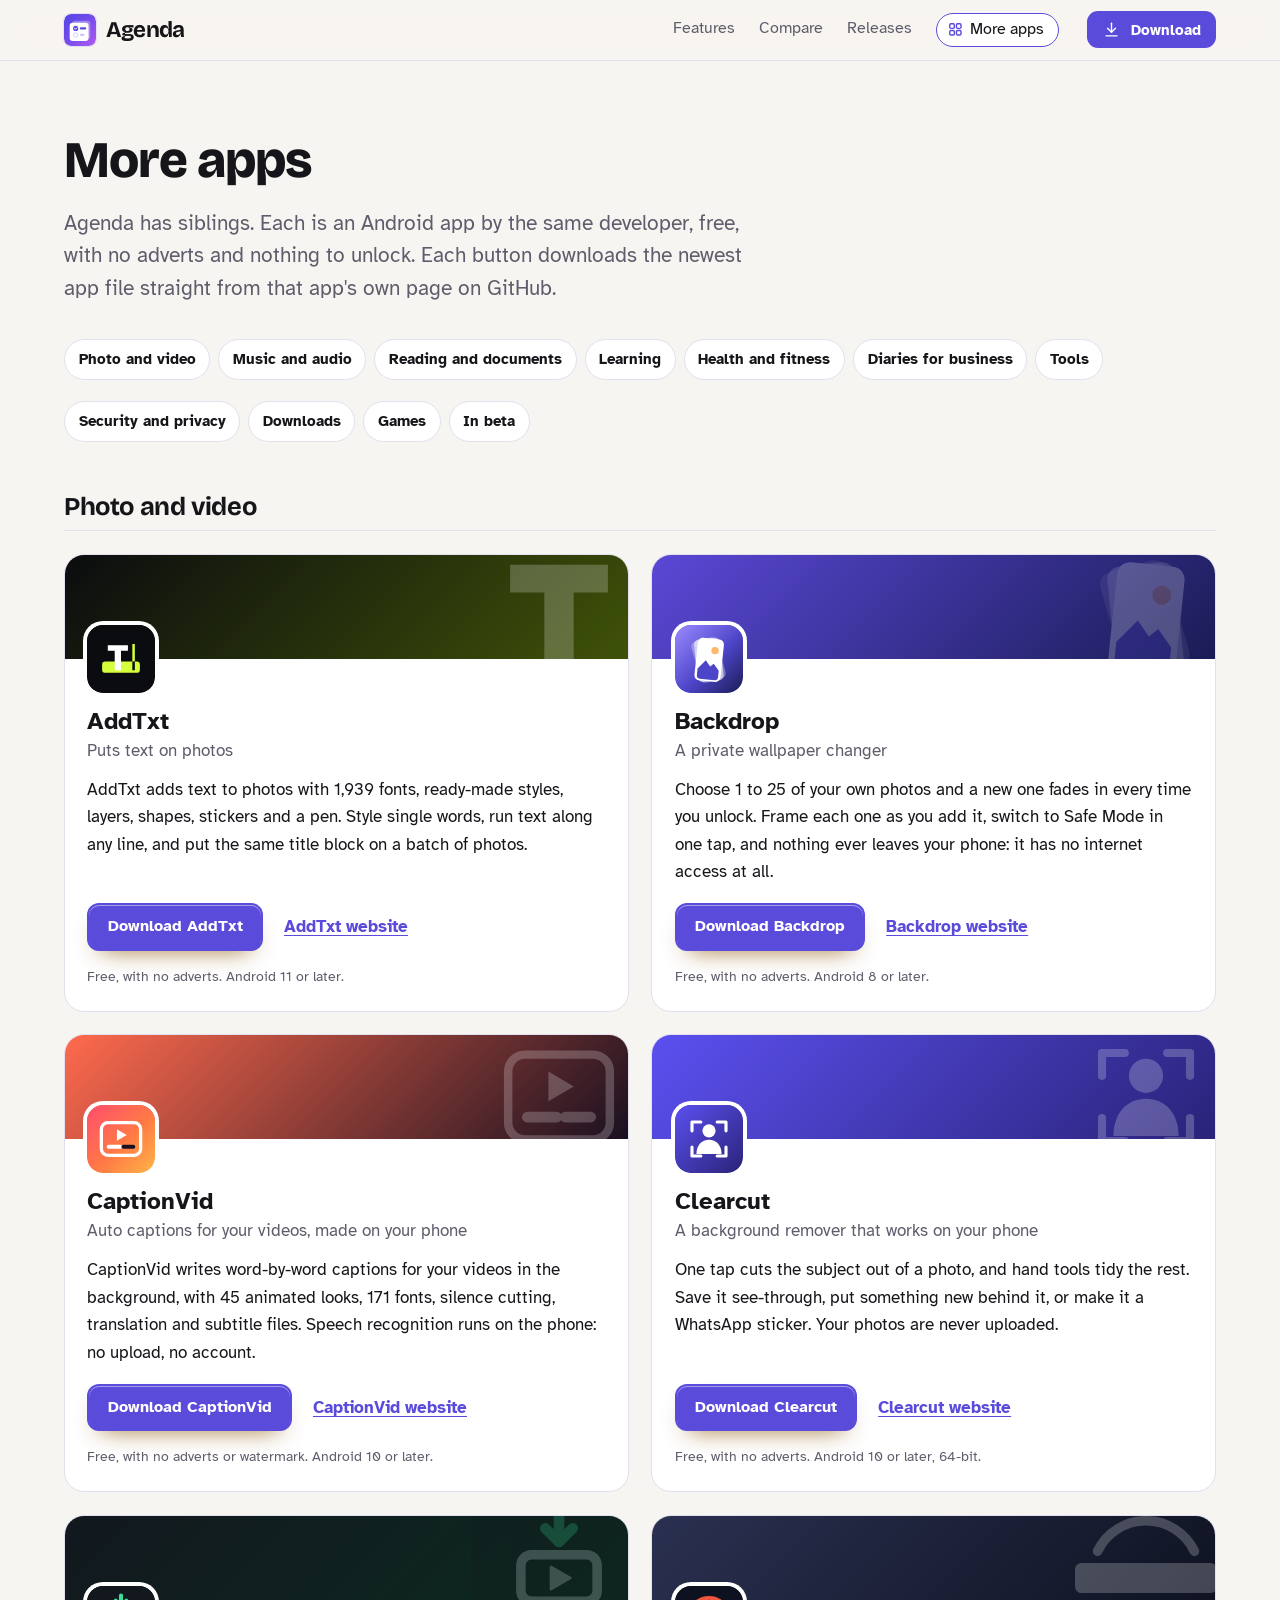
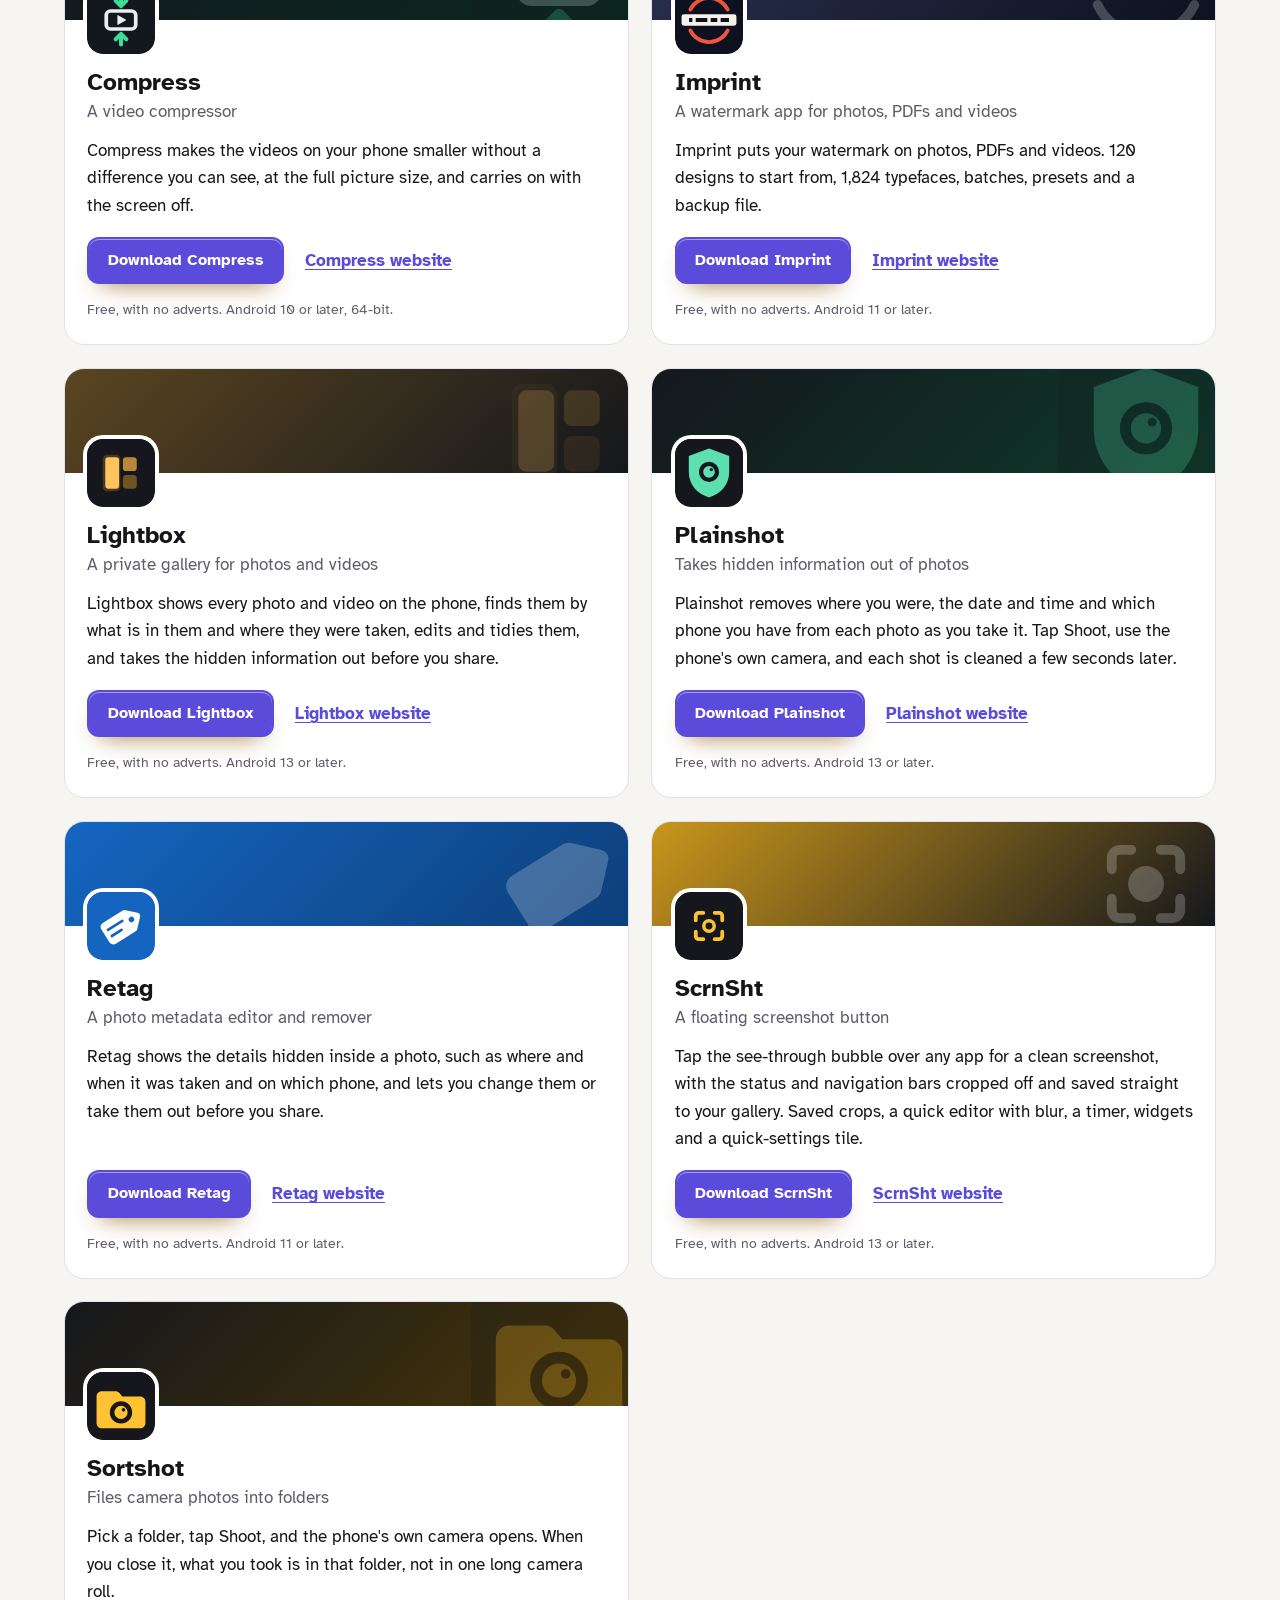
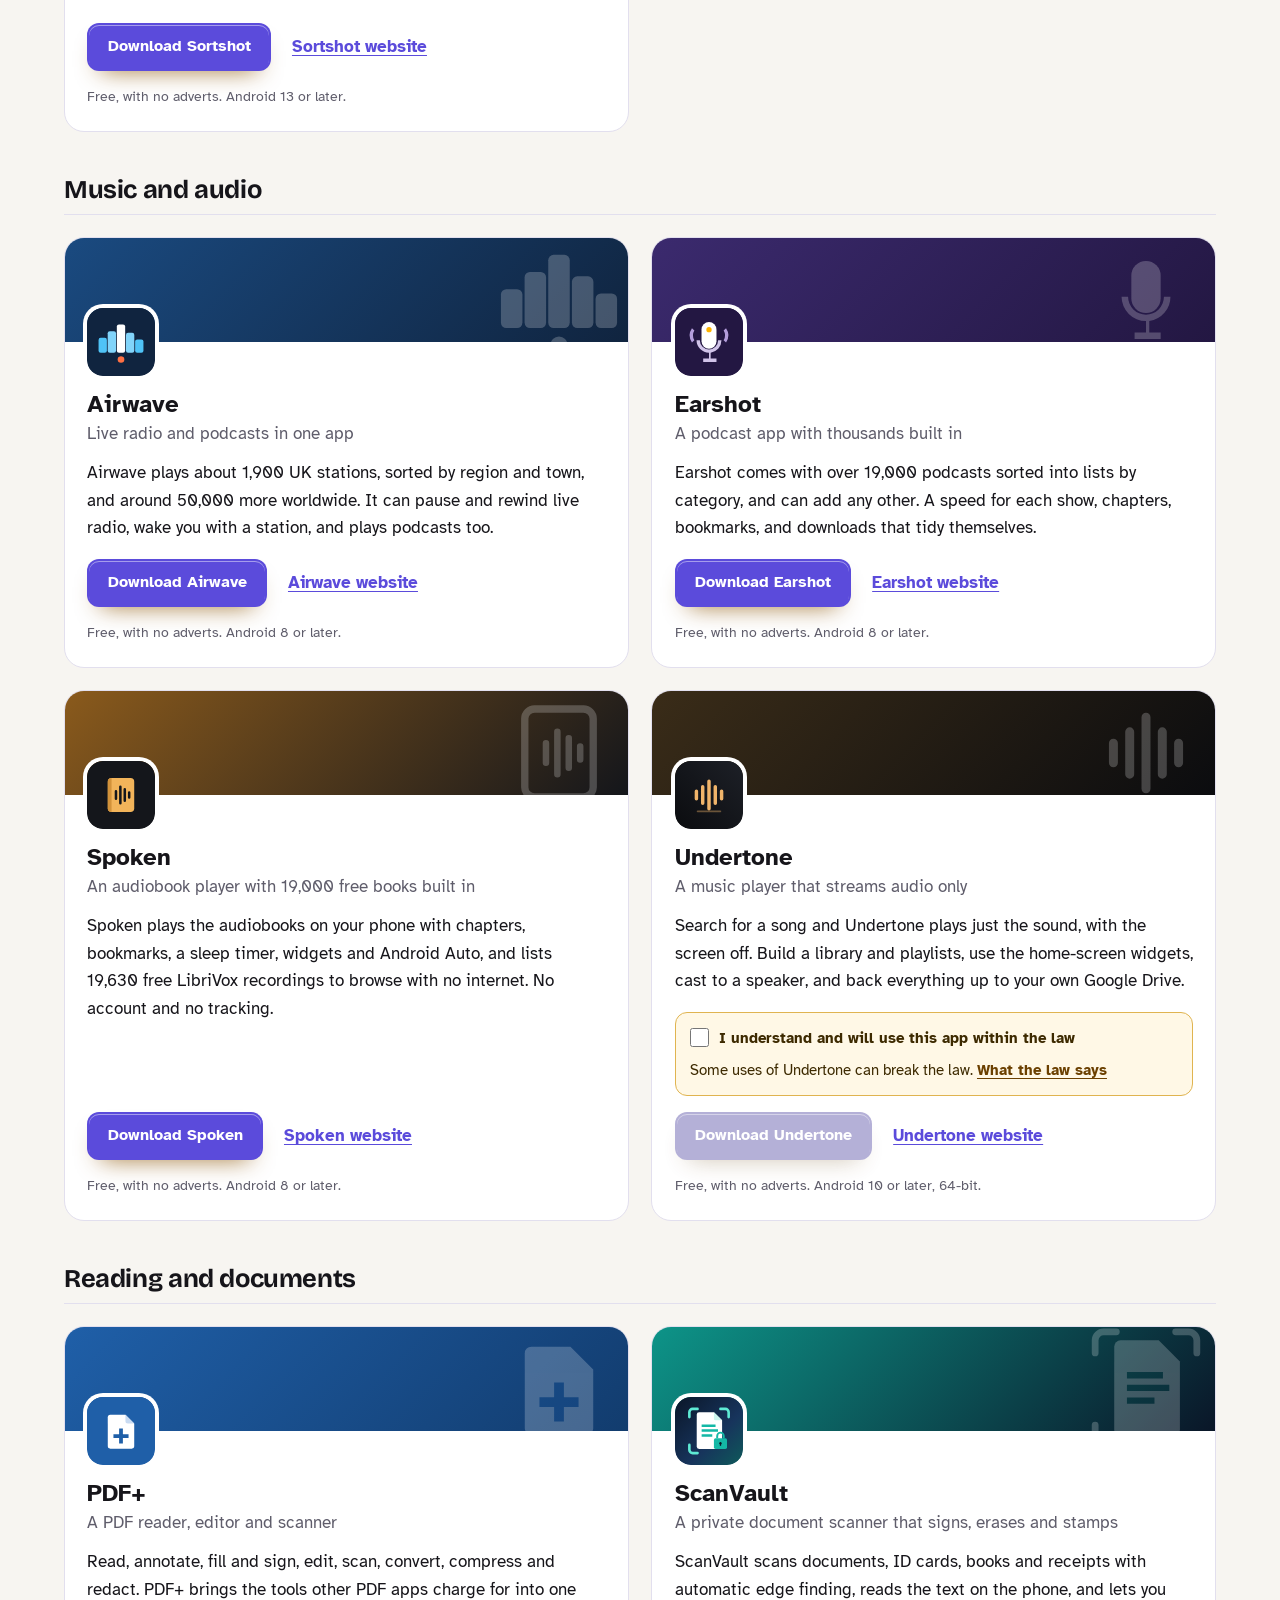
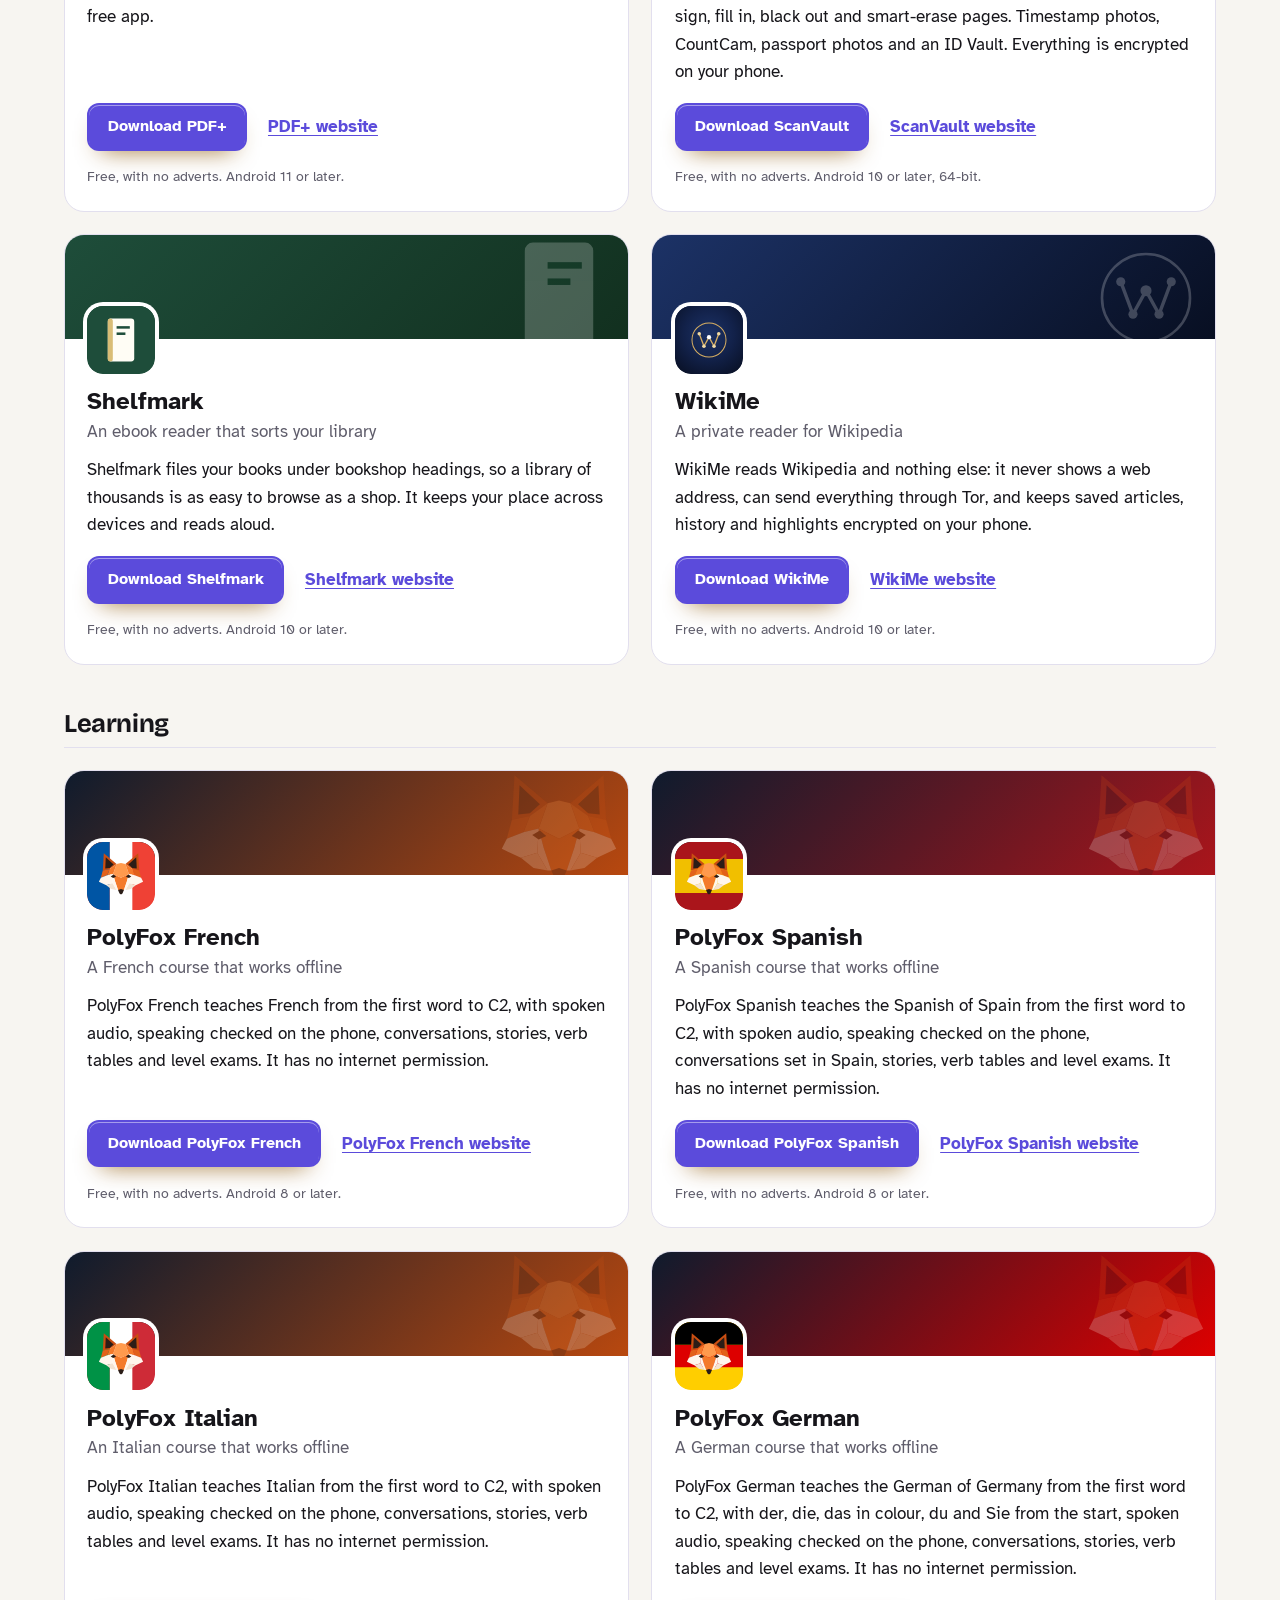
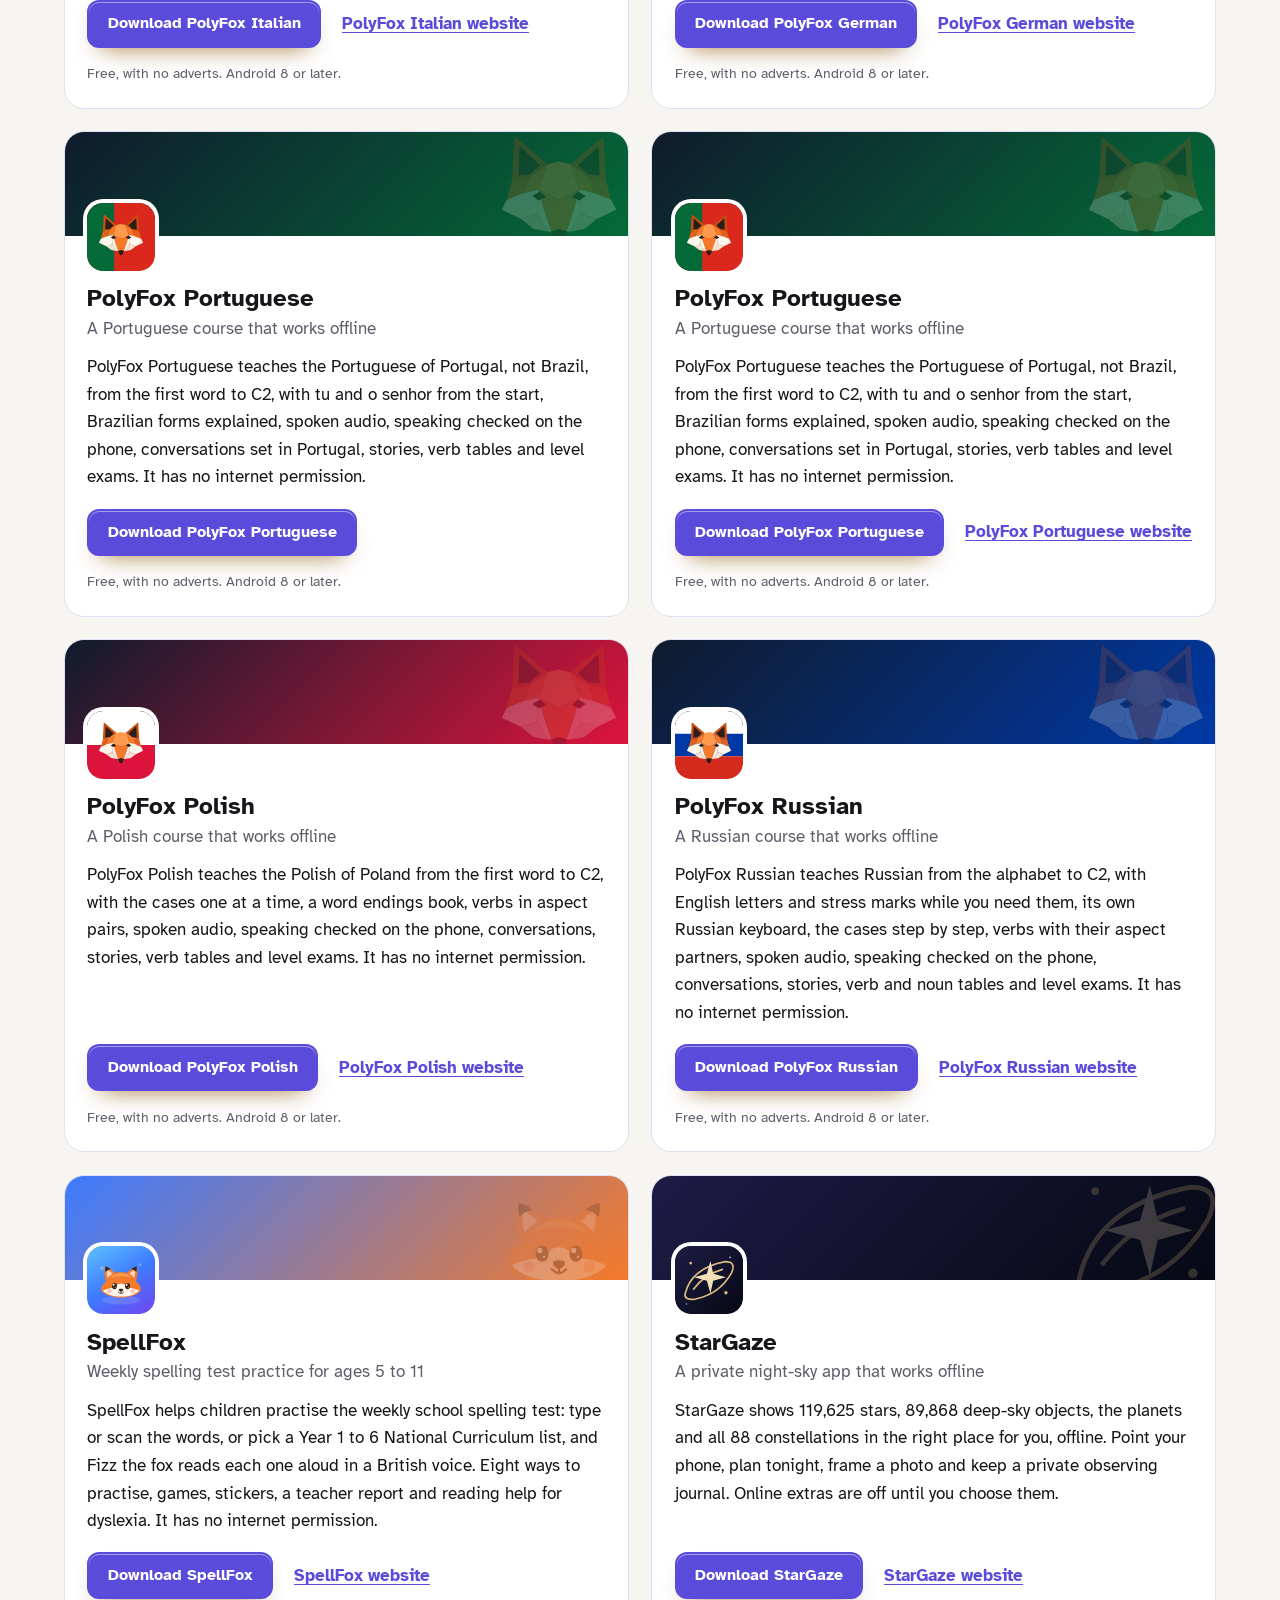
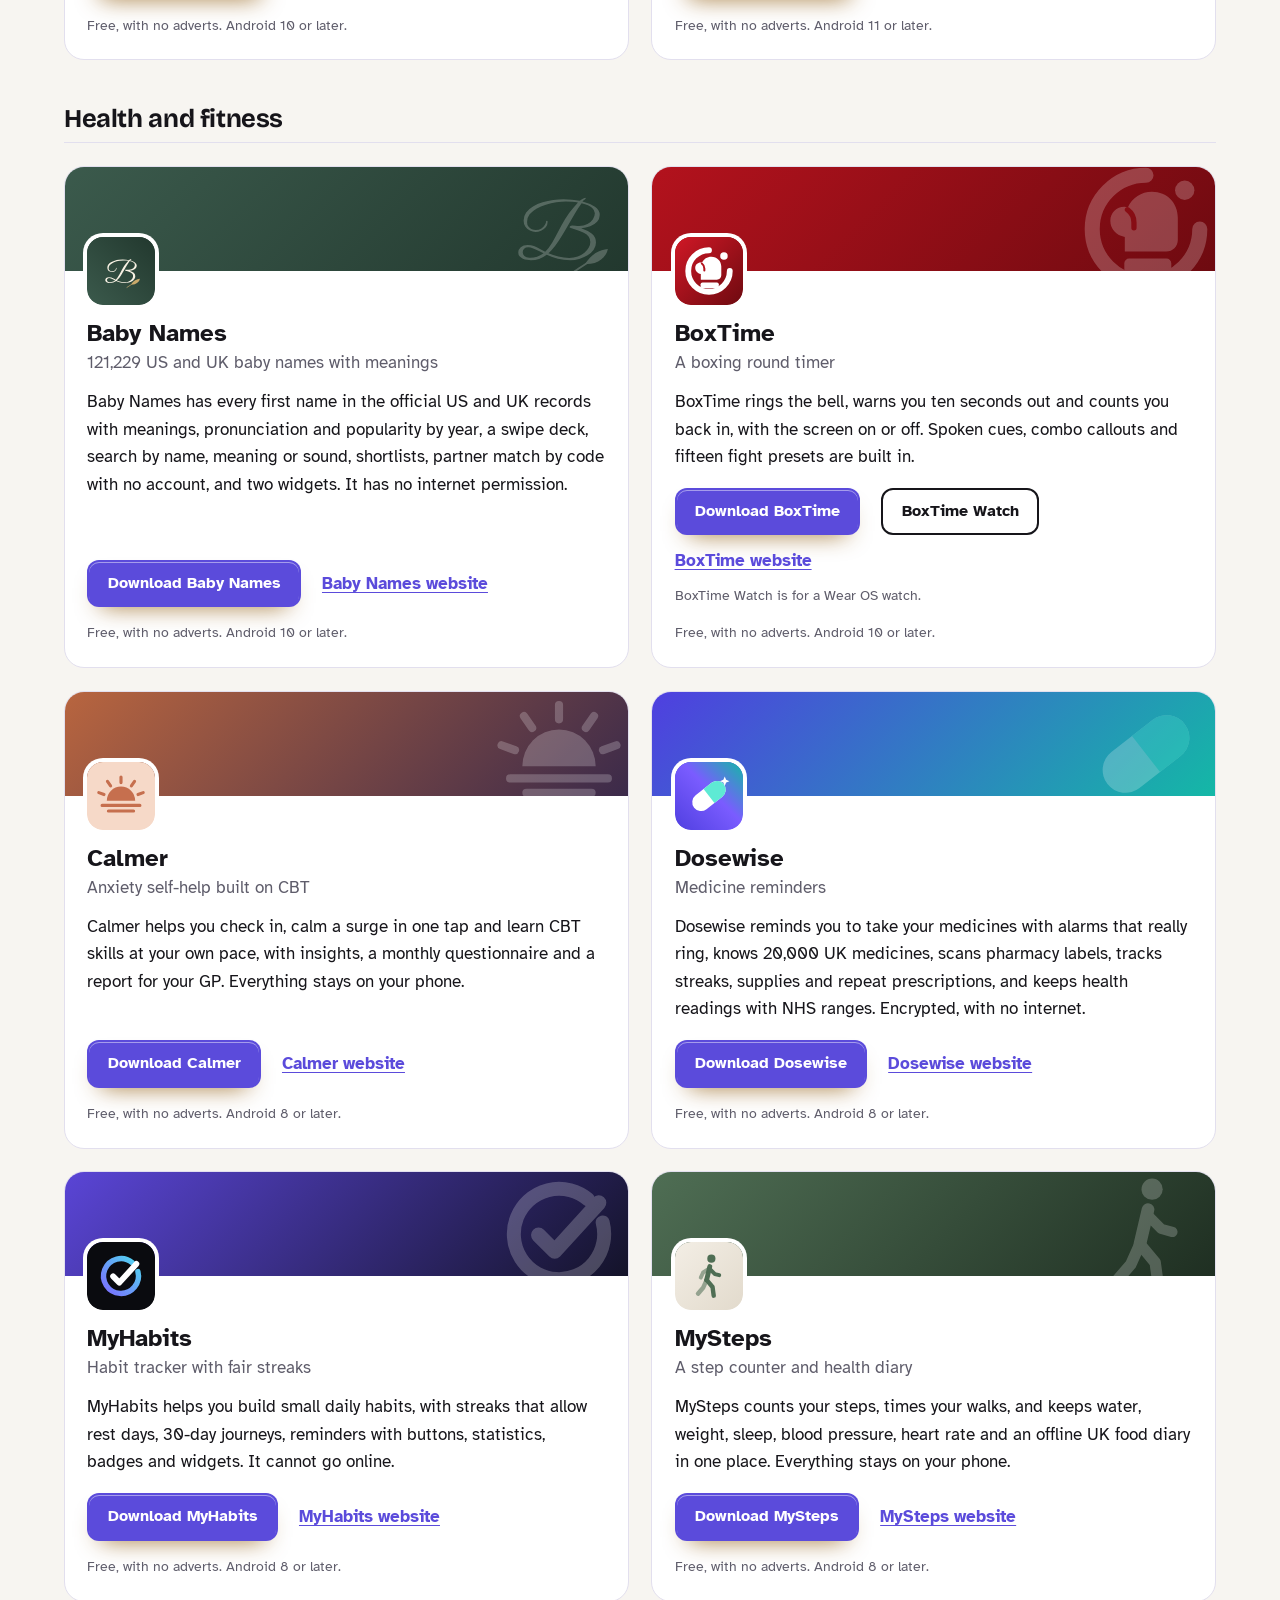
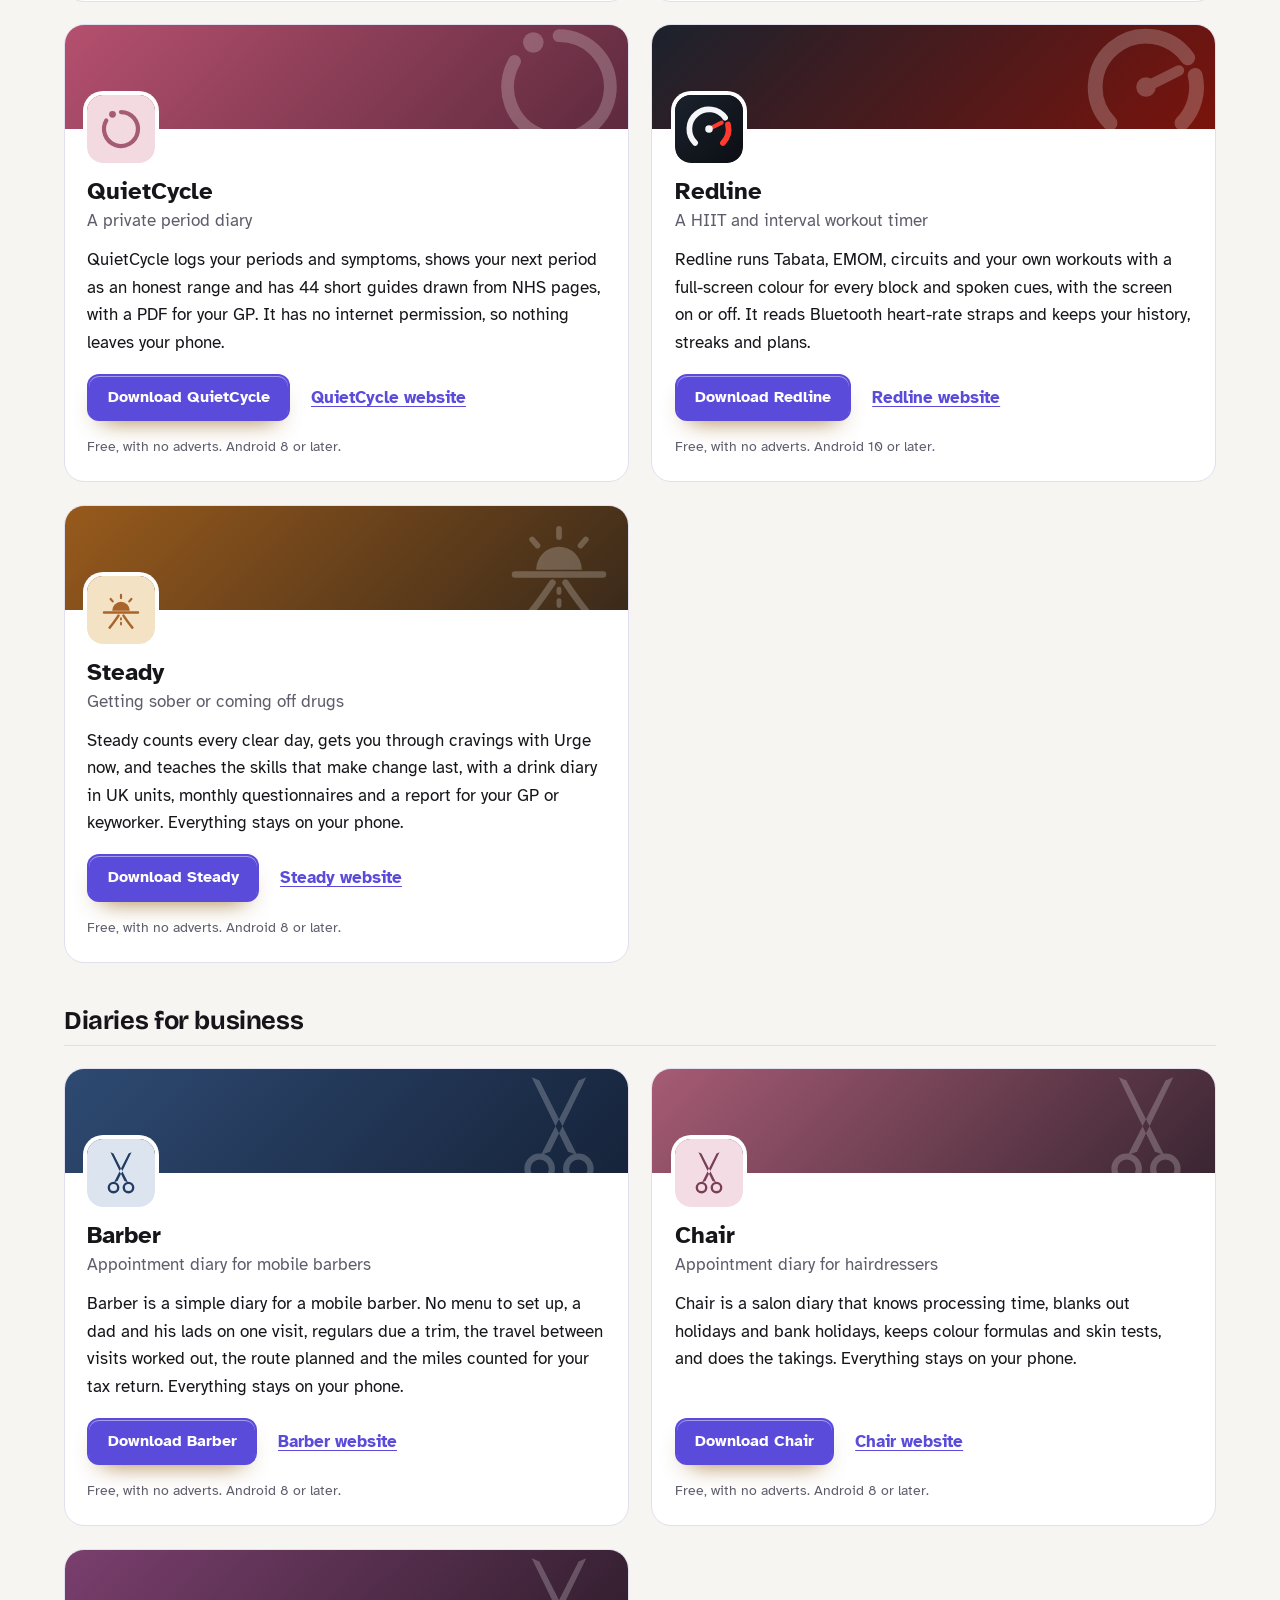
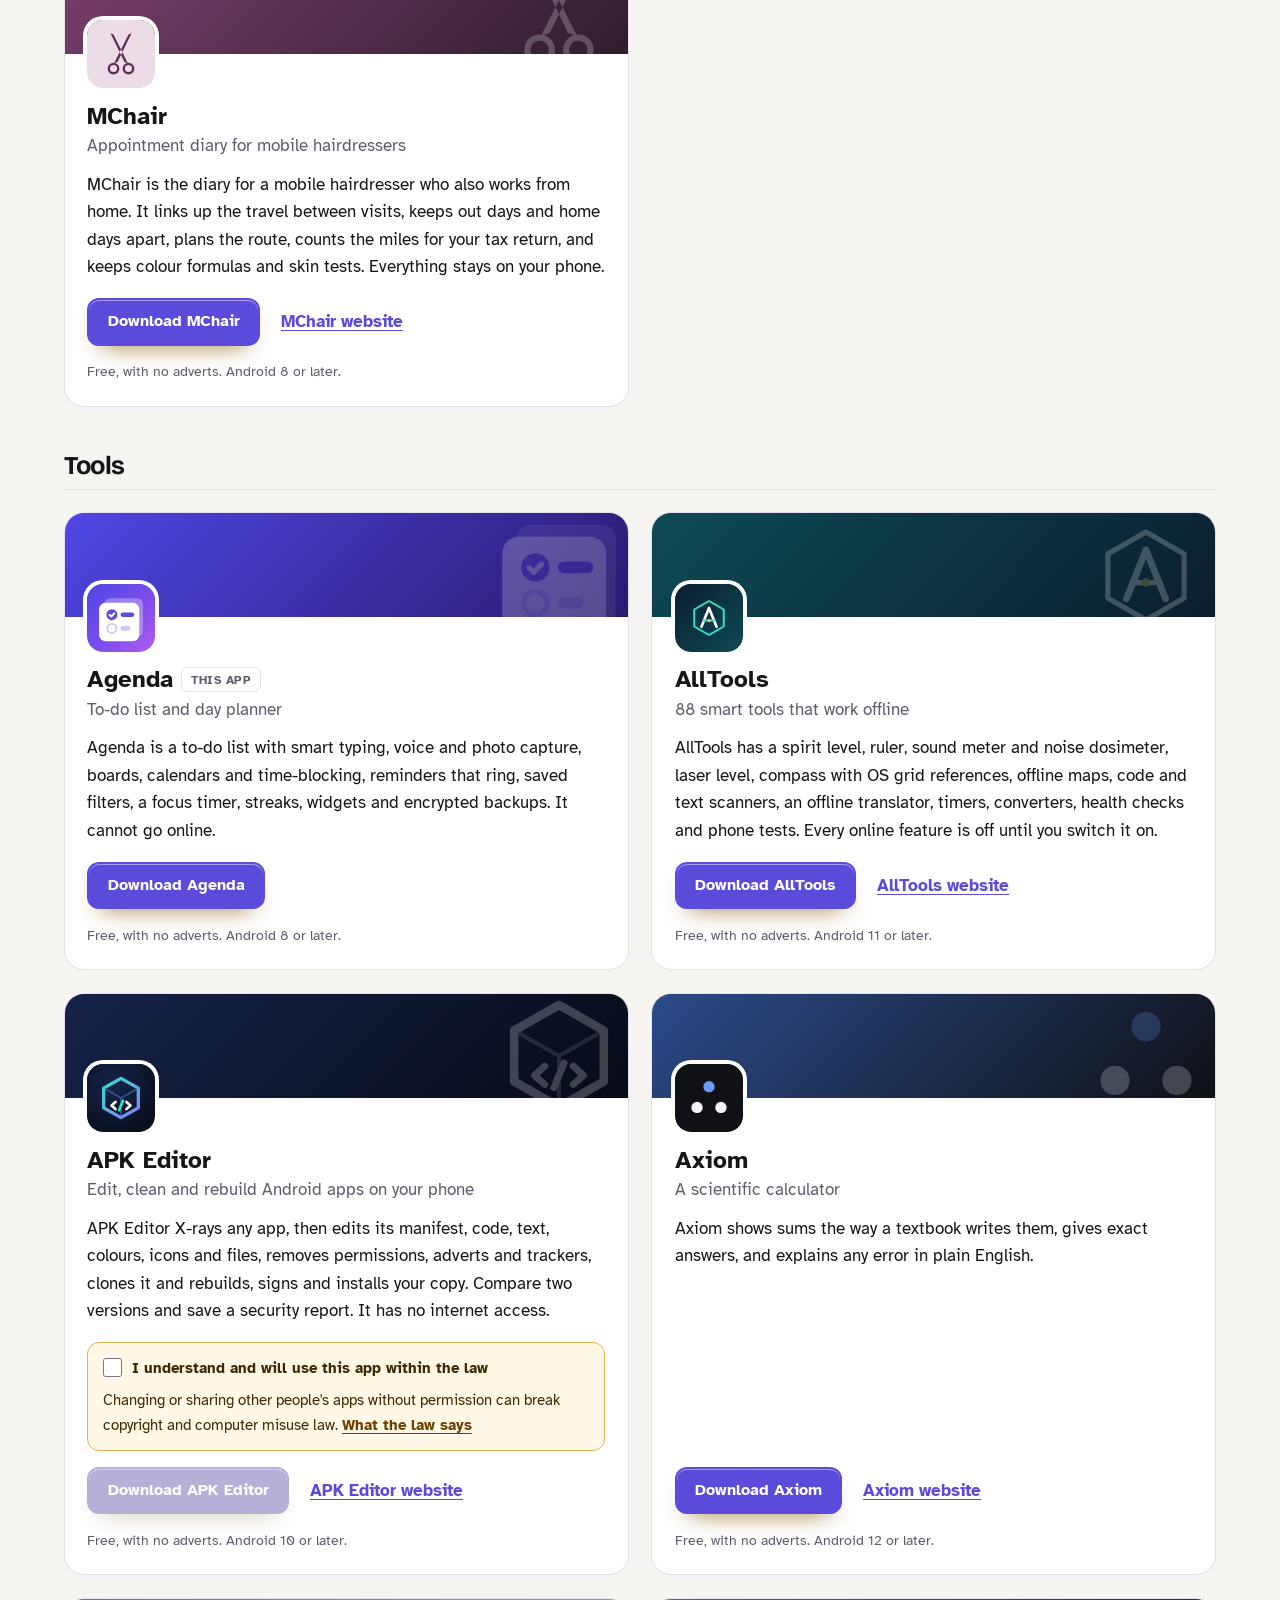
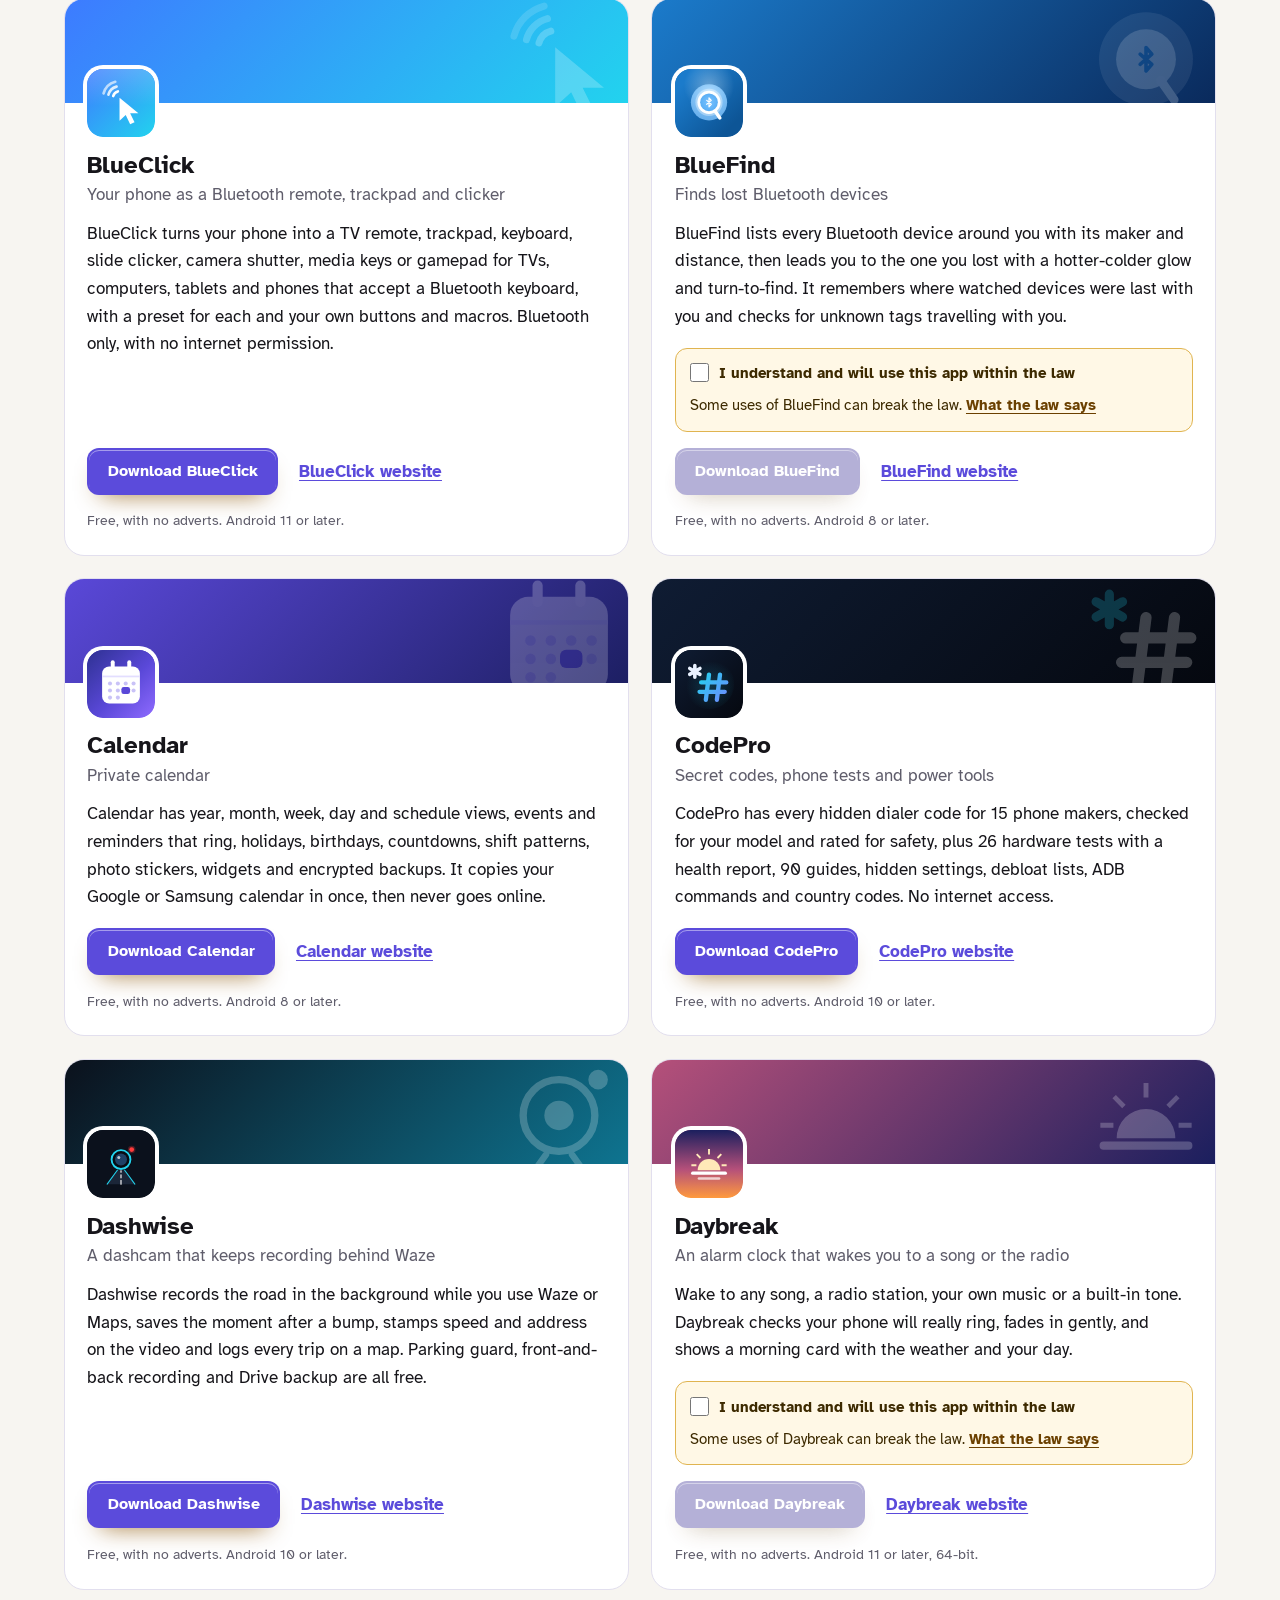
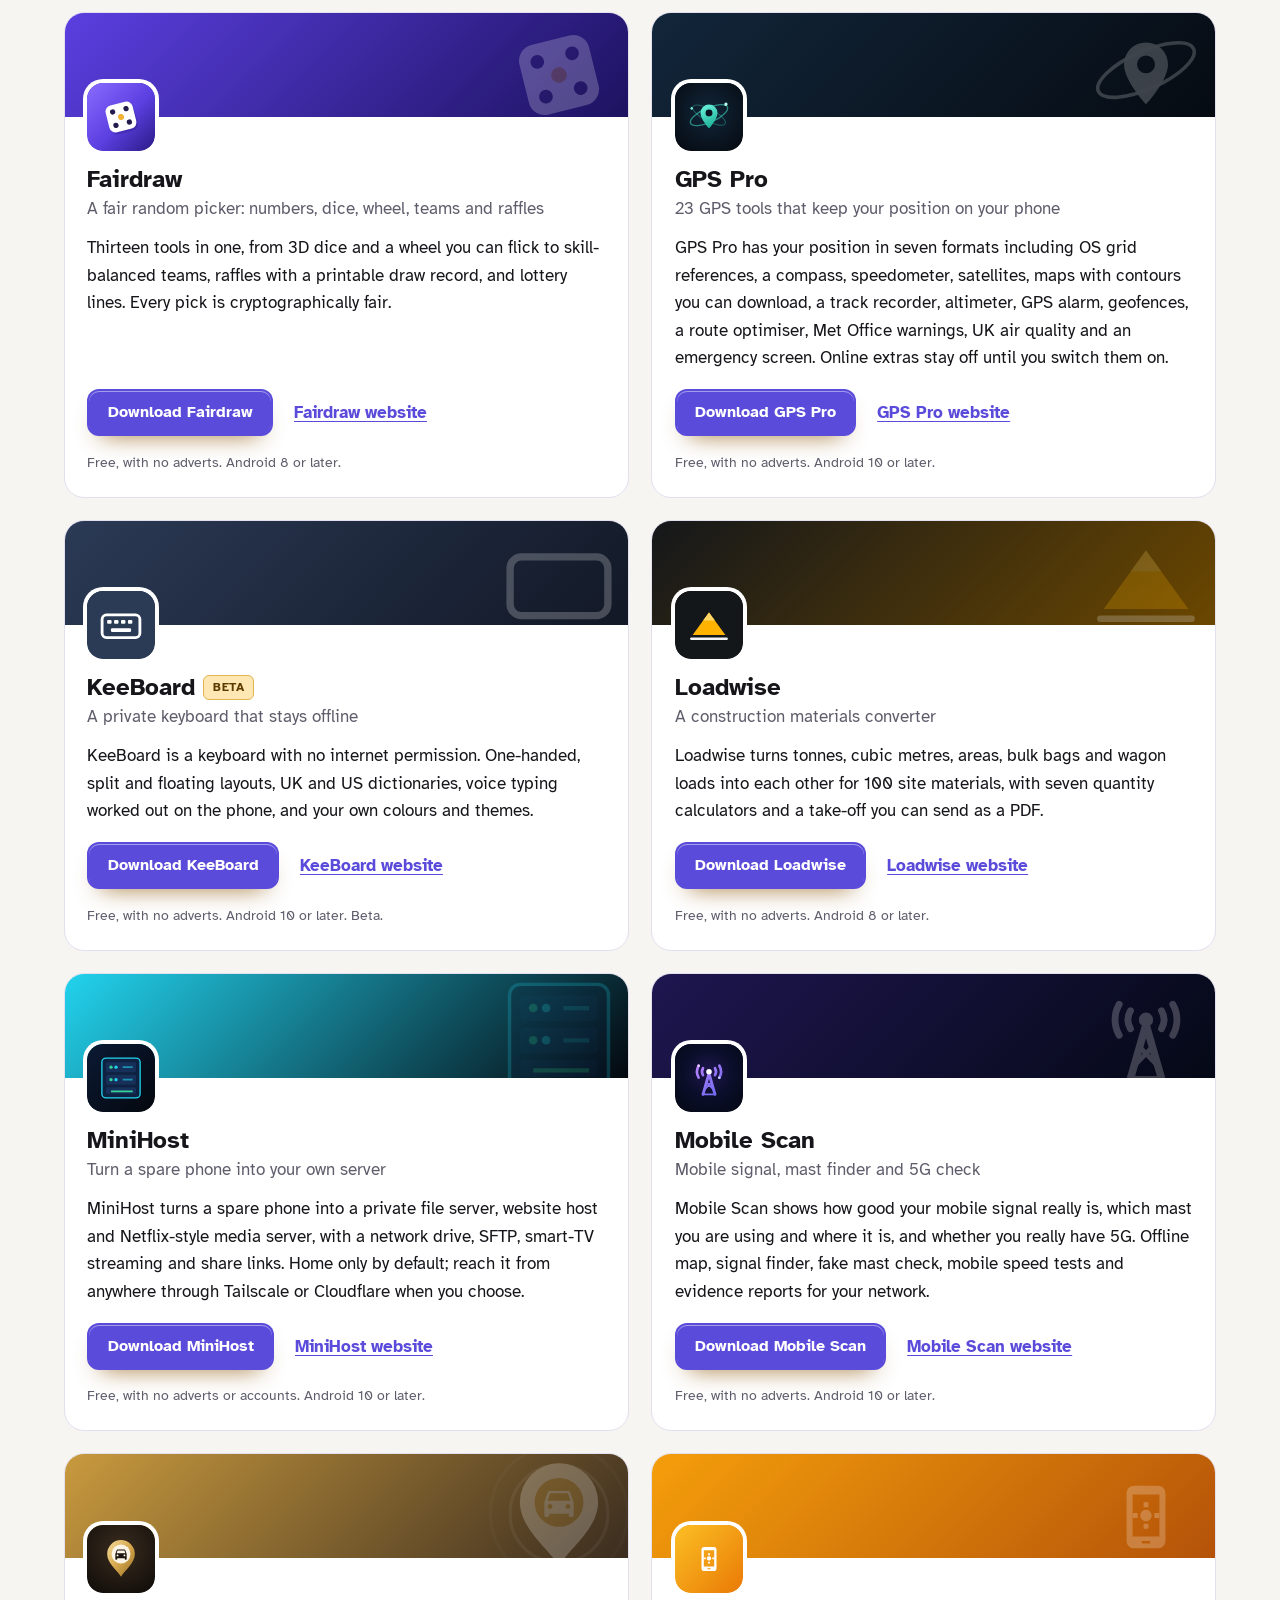
==== commit bfa76105: "More apps: add SpellFox" ====
--- a/more-apps.html
+++ b/more-apps.html
@@ -4,7 +4,7 @@
 <meta charset="utf-8">
 <meta name="viewport" content="width=device-width, initial-scale=1">
 <title>More free Android apps from the maker of Agenda</title>
-<meta name="description" content="All 98 free Android apps from the maker of Agenda, in one list by category, each with its download and a link to its website.">
+<meta name="description" content="All 99 free Android apps from the maker of Agenda, in one list by category, each with its download and a link to its website.">
 <meta name="author" content="Jonathan Jackson">
 <link rel="canonical" href="https://customgpter.github.io/agenda/more-apps.html">
 <meta name="theme-color" content="#f7f5f1" media="(prefers-color-scheme: light)">
@@ -12,7 +12,7 @@
 <meta property="og:type" content="website">
 <meta property="og:site_name" content="Agenda">
 <meta property="og:title" content="More free Android apps from the maker of Agenda">
-<meta property="og:description" content="All 98 free Android apps from the maker of Agenda, in one list by category, each with its download and a link to its website.">
+<meta property="og:description" content="All 99 free Android apps from the maker of Agenda, in one list by category, each with its download and a link to its website.">
 <meta property="og:url" content="https://customgpter.github.io/agenda/more-apps.html">
 <meta property="og:image" content="https://customgpter.github.io/agenda/assets/og.png">
 <meta property="og:image:width" content="1200">
@@ -26,7 +26,7 @@
 <link rel="preload" href="./assets/fonts/atkinson-hyperlegible-latin-400-normal.woff2" as="font" type="font/woff2" crossorigin>
 <link rel="stylesheet" href="./assets/site.css?v=1">
 <link rel="stylesheet" href="./assets/house.css?v=1">
-<script type="application/ld+json">{"@context":"https://schema.org","@type":"ItemList","name":"Apps from the maker of Agenda","url":"https://customgpter.github.io/agenda/more-apps.html","itemListElement":[{"@type":"ListItem","position":1,"name":"AddTxt","url":"https://customgpter.github.io/addtxt/"},{"@type":"ListItem","position":2,"name":"Backdrop","url":"https://customgpter.github.io/backdrop/"},{"@type":"ListItem","position":3,"name":"CaptionVid","url":"https://customgpter.github.io/captionvid/"},{"@type":"ListItem","position":4,"name":"Clearcut","url":"https://customgpter.github.io/clearcut/"},{"@type":"ListItem","position":5,"name":"Compress","url":"https://customgpter.github.io/compress/"},{"@type":"ListItem","position":6,"name":"Imprint","url":"https://customgpter.github.io/imprint/"},{"@type":"ListItem","position":7,"name":"Lightbox","url":"https://customgpter.github.io/lightbox/"},{"@type":"ListItem","position":8,"name":"Plainshot","url":"https://customgpter.github.io/plainshot/"},{"@type":"ListItem","position":9,"name":"Retag","url":"https://customgpter.github.io/retag/"},{"@type":"ListItem","position":10,"name":"ScrnSht","url":"https://customgpter.github.io/scrnsht/"},{"@type":"ListItem","position":11,"name":"Sortshot","url":"https://customgpter.github.io/sortshot/"},{"@type":"ListItem","position":12,"name":"Airwave","url":"https://customgpter.github.io/airwave/"},{"@type":"ListItem","position":13,"name":"Earshot","url":"https://customgpter.github.io/earshot/"},{"@type":"ListItem","position":14,"name":"Spoken","url":"https://customgpter.github.io/spoken/"},{"@type":"ListItem","position":15,"name":"Undertone","url":"https://customgpter.github.io/undertone/"},{"@type":"ListItem","position":16,"name":"PDF+","url":"https://customgpter.github.io/pdfplus/"},{"@type":"ListItem","position":17,"name":"ScanVault","url":"https://customgpter.github.io/scanvault/"},{"@type":"ListItem","position":18,"name":"Shelfmark","url":"https://customgpter.github.io/shelfmark/"},{"@type":"ListItem","position":19,"name":"WikiMe","url":"https://customgpter.github.io/wikime/"},{"@type":"ListItem","position":20,"name":"PolyFox French","url":"https://customgpter.github.io/polyfox/"},{"@type":"ListItem","position":21,"name":"PolyFox German","url":"https://customgpter.github.io/polyfox-german/"},{"@type":"ListItem","position":22,"name":"PolyFox Portuguese","url":"https://customgpter.github.io/polyfox-portuguese/"},{"@type":"ListItem","position":23,"name":"PolyFox Polish","url":"https://customgpter.github.io/polyfox-polish/"},{"@type":"ListItem","position":24,"name":"PolyFox Russian","url":"https://customgpter.github.io/polyfox-russian/"},{"@type":"ListItem","position":25,"name":"StarGaze","url":"https://customgpter.github.io/stargaze/"},{"@type":"ListItem","position":26,"name":"Baby Names","url":"https://customgpter.github.io/babynames/"},{"@type":"ListItem","position":27,"name":"BoxTime","url":"https://customgpter.github.io/boxtime/"},{"@type":"ListItem","position":28,"name":"Calmer","url":"https://customgpter.github.io/calmer/"},{"@type":"ListItem","position":29,"name":"Dosewise","url":"https://customgpter.github.io/dosewise/"},{"@type":"ListItem","position":30,"name":"MyHabits","url":"https://customgpter.github.io/myhabits/"},{"@type":"ListItem","position":31,"name":"MySteps","url":"https://customgpter.github.io/mysteps/"},{"@type":"ListItem","position":32,"name":"QuietCycle","url":"https://customgpter.github.io/quietcycle/"},{"@type":"ListItem","position":33,"name":"Redline","url":"https://customgpter.github.io/redline/"},{"@type":"ListItem","position":34,"name":"Steady","url":"https://customgpter.github.io/steady/"},{"@type":"ListItem","position":35,"name":"Barber","url":"https://customgpter.github.io/barber/"},{"@type":"ListItem","position":36,"name":"Chair","url":"https://customgpter.github.io/chair/"},{"@type":"ListItem","position":37,"name":"MChair","url":"https://customgpter.github.io/mchair/"},{"@type":"ListItem","position":38,"name":"Agenda","url":"https://customgpter.github.io/agenda/"},{"@type":"ListItem","position":39,"name":"AllTools","url":"https://customgpter.github.io/alltools/"},{"@type":"ListItem","position":40,"name":"APK Editor","url":"https://customgpter.github.io/apkeditor/"},{"@type":"ListItem","position":41,"name":"Axiom","url":"https://customgpter.github.io/axiom/"},{"@type":"ListItem","position":42,"name":"BlueClick","url":"https://customgpter.github.io/blueclick/"},{"@type":"ListItem","position":43,"name":"BlueFind","url":"https://customgpter.github.io/bluefind/"},{"@type":"ListItem","position":44,"name":"Calendar","url":"https://customgpter.github.io/calendar/"},{"@type":"ListItem","position":45,"name":"CodePro","url":"https://customgpter.github.io/codepro/"},{"@type":"ListItem","position":46,"name":"Dashwise","url":"https://customgpter.github.io/dashwise/"},{"@type":"ListItem","position":47,"name":"Daybreak","url":"https://customgpter.github.io/daybreak/"},{"@type":"ListItem","position":48,"name":"Fairdraw","url":"https://customgpter.github.io/fairdraw/"},{"@type":"ListItem","position":49,"name":"GPS Pro","url":"https://customgpter.github.io/gpspro/"},{"@type":"ListItem","position":50,"name":"KeeBoard","url":"https://customgpter.github.io/keeboard/"},{"@type":"ListItem","position":51,"name":"Loadwise","url":"https://customgpter.github.io/loadwise/"},{"@type":"ListItem","position":52,"name":"MiniHost","url":"https://customgpter.github.io/minihost/"},{"@type":"ListItem","position":53,"name":"Mobile Scan","url":"https://customgpter.github.io/mobilescan/"},{"@type":"ListItem","position":54,"name":"Parkwise","url":"https://customgpter.github.io/parkwise/"},{"@type":"ListItem","position":55,"name":"Pocketmind","url":"https://customgpter.github.io/pocketmind/"},{"@type":"ListItem","position":56,"name":"Refine","url":"https://customgpter.github.io/refine/"},{"@type":"ListItem","position":57,"name":"Shiftwise","url":"https://customgpter.github.io/shiftwise/"},{"@type":"ListItem","position":58,"name":"SimpleCalc","url":"https://customgpter.github.io/simplecalc/"},{"@type":"ListItem","position":59,"name":"Skyline","url":"https://customgpter.github.io/skyline/"},{"@type":"ListItem","position":60,"name":"Slipway","url":"https://customgpter.github.io/slipway/"},{"@type":"ListItem","position":61,"name":"Tagger","url":"https://customgpter.github.io/tagger/"},{"@type":"ListItem","position":62,"name":"TotalClean","url":"https://customgpter.github.io/totalclean/"},{"@type":"ListItem","position":63,"name":"TVLink","url":"https://customgpter.github.io/tvlink/"},{"@type":"ListItem","position":64,"name":"Unbox","url":"https://customgpter.github.io/unbox/"},{"@type":"ListItem","position":65,"name":"WhatsKeep","url":"https://customgpter.github.io/whatskeep/"},{"@type":"ListItem","position":66,"name":"WiFi Scan","url":"https://customgpter.github.io/wifiscan/"},{"@type":"ListItem","position":67,"name":"Auditly","url":"https://customgpter.github.io/auditly/"},{"@type":"ListItem","position":68,"name":"Backchannel","url":"https://customgpter.github.io/backchannel/"},{"@type":"ListItem","position":69,"name":"ENotes","url":"https://customgpter.github.io/enotes/"},{"@type":"ListItem","position":70,"name":"FindMe","url":"https://customgpter.github.io/findme/"},{"@type":"ListItem","position":71,"name":"iLock","url":"https://customgpter.github.io/ilock/"},{"@type":"ListItem","position":72,"name":"ImSafe","url":"https://customgpter.github.io/imsafe/"},{"@type":"ListItem","position":73,"name":"IShred","url":"https://customgpter.github.io/ishred/"},{"@type":"ListItem","position":74,"name":"LockBox","url":"https://customgpter.github.io/lockbox/"},{"@type":"ListItem","position":75,"name":"PassVault","url":"https://customgpter.github.io/passvault/"},{"@type":"ListItem","position":76,"name":"SpyFind","url":"https://customgpter.github.io/spyfind/"},{"@type":"ListItem","position":77,"name":"TextWipe","url":"https://customgpter.github.io/textwipe/"},{"@type":"ListItem","position":78,"name":"Tracewire","url":"https://customgpter.github.io/tracewire/"},{"@type":"ListItem","position":79,"name":"Vigil","url":"https://customgpter.github.io/vigil/"},{"@type":"ListItem","position":80,"name":"Grab","url":"https://customgpter.github.io/grab/"},{"@type":"ListItem","position":81,"name":"Swarm","url":"https://customgpter.github.io/swarm/"},{"@type":"ListItem","position":82,"name":"Plane Games","url":"https://customgpter.github.io/plane-games/"},{"@type":"ListItem","position":83,"name":"Ninefold","url":"https://customgpter.github.io/ninefold/"},{"@type":"ListItem","position":84,"name":"Cubewise","url":"https://customgpter.github.io/cubewise/"},{"@type":"ListItem","position":85,"name":"Tilewise","url":"https://customgpter.github.io/tilewise/"},{"@type":"ListItem","position":86,"name":"Letterwise","url":"https://customgpter.github.io/letterwise/"},{"@type":"ListItem","position":87,"name":"Kingside","url":"https://customgpter.github.io/kingside/"},{"@type":"ListItem","position":88,"name":"Deckhand","url":"https://customgpter.github.io/deckhand/"},{"@type":"ListItem","position":89,"name":"SNESForge","url":"https://customgpter.github.io/snesforge/"},{"@type":"ListItem","position":90,"name":"Fame Boy","url":"https://customgpter.github.io/fameboy/"},{"@type":"ListItem","position":91,"name":"PSPPro","url":"https://customgpter.github.io/psppro/"},{"@type":"ListItem","position":92,"name":"MegaGen","url":"https://customgpter.github.io/megagen/"},{"@type":"ListItem","position":93,"name":"QVR","url":"https://customgpter.github.io/qvr/"},{"@type":"ListItem","position":94,"name":"QVR Watch","url":"https://customgpter.github.io/qvr-watch/"},{"@type":"ListItem","position":95,"name":"QVRLite","url":"https://customgpter.github.io/qvrlite/"},{"@type":"ListItem","position":96,"name":"Onionz","url":"https://customgpter.github.io/onionz/"},{"@type":"ListItem","position":97,"name":"OnionzWeb","url":"https://customgpter.github.io/onionzweb/"}]}</script>
+<script type="application/ld+json">{"@context":"https://schema.org","@type":"ItemList","name":"Apps from the maker of Agenda","url":"https://customgpter.github.io/agenda/more-apps.html","itemListElement":[{"@type":"ListItem","position":1,"name":"AddTxt","url":"https://customgpter.github.io/addtxt/"},{"@type":"ListItem","position":2,"name":"Backdrop","url":"https://customgpter.github.io/backdrop/"},{"@type":"ListItem","position":3,"name":"CaptionVid","url":"https://customgpter.github.io/captionvid/"},{"@type":"ListItem","position":4,"name":"Clearcut","url":"https://customgpter.github.io/clearcut/"},{"@type":"ListItem","position":5,"name":"Compress","url":"https://customgpter.github.io/compress/"},{"@type":"ListItem","position":6,"name":"Imprint","url":"https://customgpter.github.io/imprint/"},{"@type":"ListItem","position":7,"name":"Lightbox","url":"https://customgpter.github.io/lightbox/"},{"@type":"ListItem","position":8,"name":"Plainshot","url":"https://customgpter.github.io/plainshot/"},{"@type":"ListItem","position":9,"name":"Retag","url":"https://customgpter.github.io/retag/"},{"@type":"ListItem","position":10,"name":"ScrnSht","url":"https://customgpter.github.io/scrnsht/"},{"@type":"ListItem","position":11,"name":"Sortshot","url":"https://customgpter.github.io/sortshot/"},{"@type":"ListItem","position":12,"name":"Airwave","url":"https://customgpter.github.io/airwave/"},{"@type":"ListItem","position":13,"name":"Earshot","url":"https://customgpter.github.io/earshot/"},{"@type":"ListItem","position":14,"name":"Spoken","url":"https://customgpter.github.io/spoken/"},{"@type":"ListItem","position":15,"name":"Undertone","url":"https://customgpter.github.io/undertone/"},{"@type":"ListItem","position":16,"name":"PDF+","url":"https://customgpter.github.io/pdfplus/"},{"@type":"ListItem","position":17,"name":"ScanVault","url":"https://customgpter.github.io/scanvault/"},{"@type":"ListItem","position":18,"name":"Shelfmark","url":"https://customgpter.github.io/shelfmark/"},{"@type":"ListItem","position":19,"name":"WikiMe","url":"https://customgpter.github.io/wikime/"},{"@type":"ListItem","position":20,"name":"PolyFox French","url":"https://customgpter.github.io/polyfox/"},{"@type":"ListItem","position":21,"name":"PolyFox German","url":"https://customgpter.github.io/polyfox-german/"},{"@type":"ListItem","position":22,"name":"PolyFox Portuguese","url":"https://customgpter.github.io/polyfox-portuguese/"},{"@type":"ListItem","position":23,"name":"PolyFox Polish","url":"https://customgpter.github.io/polyfox-polish/"},{"@type":"ListItem","position":24,"name":"PolyFox Russian","url":"https://customgpter.github.io/polyfox-russian/"},{"@type":"ListItem","position":25,"name":"SpellFox","url":"https://customgpter.github.io/spellfox/"},{"@type":"ListItem","position":26,"name":"StarGaze","url":"https://customgpter.github.io/stargaze/"},{"@type":"ListItem","position":27,"name":"Baby Names","url":"https://customgpter.github.io/babynames/"},{"@type":"ListItem","position":28,"name":"BoxTime","url":"https://customgpter.github.io/boxtime/"},{"@type":"ListItem","position":29,"name":"Calmer","url":"https://customgpter.github.io/calmer/"},{"@type":"ListItem","position":30,"name":"Dosewise","url":"https://customgpter.github.io/dosewise/"},{"@type":"ListItem","position":31,"name":"MyHabits","url":"https://customgpter.github.io/myhabits/"},{"@type":"ListItem","position":32,"name":"MySteps","url":"https://customgpter.github.io/mysteps/"},{"@type":"ListItem","position":33,"name":"QuietCycle","url":"https://customgpter.github.io/quietcycle/"},{"@type":"ListItem","position":34,"name":"Redline","url":"https://customgpter.github.io/redline/"},{"@type":"ListItem","position":35,"name":"Steady","url":"https://customgpter.github.io/steady/"},{"@type":"ListItem","position":36,"name":"Barber","url":"https://customgpter.github.io/barber/"},{"@type":"ListItem","position":37,"name":"Chair","url":"https://customgpter.github.io/chair/"},{"@type":"ListItem","position":38,"name":"MChair","url":"https://customgpter.github.io/mchair/"},{"@type":"ListItem","position":39,"name":"Agenda","url":"https://customgpter.github.io/agenda/"},{"@type":"ListItem","position":40,"name":"AllTools","url":"https://customgpter.github.io/alltools/"},{"@type":"ListItem","position":41,"name":"APK Editor","url":"https://customgpter.github.io/apkeditor/"},{"@type":"ListItem","position":42,"name":"Axiom","url":"https://customgpter.github.io/axiom/"},{"@type":"ListItem","position":43,"name":"BlueClick","url":"https://customgpter.github.io/blueclick/"},{"@type":"ListItem","position":44,"name":"BlueFind","url":"https://customgpter.github.io/bluefind/"},{"@type":"ListItem","position":45,"name":"Calendar","url":"https://customgpter.github.io/calendar/"},{"@type":"ListItem","position":46,"name":"CodePro","url":"https://customgpter.github.io/codepro/"},{"@type":"ListItem","position":47,"name":"Dashwise","url":"https://customgpter.github.io/dashwise/"},{"@type":"ListItem","position":48,"name":"Daybreak","url":"https://customgpter.github.io/daybreak/"},{"@type":"ListItem","position":49,"name":"Fairdraw","url":"https://customgpter.github.io/fairdraw/"},{"@type":"ListItem","position":50,"name":"GPS Pro","url":"https://customgpter.github.io/gpspro/"},{"@type":"ListItem","position":51,"name":"KeeBoard","url":"https://customgpter.github.io/keeboard/"},{"@type":"ListItem","position":52,"name":"Loadwise","url":"https://customgpter.github.io/loadwise/"},{"@type":"ListItem","position":53,"name":"MiniHost","url":"https://customgpter.github.io/minihost/"},{"@type":"ListItem","position":54,"name":"Mobile Scan","url":"https://customgpter.github.io/mobilescan/"},{"@type":"ListItem","position":55,"name":"Parkwise","url":"https://customgpter.github.io/parkwise/"},{"@type":"ListItem","position":56,"name":"Pocketmind","url":"https://customgpter.github.io/pocketmind/"},{"@type":"ListItem","position":57,"name":"Refine","url":"https://customgpter.github.io/refine/"},{"@type":"ListItem","position":58,"name":"Shiftwise","url":"https://customgpter.github.io/shiftwise/"},{"@type":"ListItem","position":59,"name":"SimpleCalc","url":"https://customgpter.github.io/simplecalc/"},{"@type":"ListItem","position":60,"name":"Skyline","url":"https://customgpter.github.io/skyline/"},{"@type":"ListItem","position":61,"name":"Slipway","url":"https://customgpter.github.io/slipway/"},{"@type":"ListItem","position":62,"name":"Tagger","url":"https://customgpter.github.io/tagger/"},{"@type":"ListItem","position":63,"name":"TotalClean","url":"https://customgpter.github.io/totalclean/"},{"@type":"ListItem","position":64,"name":"TVLink","url":"https://customgpter.github.io/tvlink/"},{"@type":"ListItem","position":65,"name":"Unbox","url":"https://customgpter.github.io/unbox/"},{"@type":"ListItem","position":66,"name":"WhatsKeep","url":"https://customgpter.github.io/whatskeep/"},{"@type":"ListItem","position":67,"name":"WiFi Scan","url":"https://customgpter.github.io/wifiscan/"},{"@type":"ListItem","position":68,"name":"Auditly","url":"https://customgpter.github.io/auditly/"},{"@type":"ListItem","position":69,"name":"Backchannel","url":"https://customgpter.github.io/backchannel/"},{"@type":"ListItem","position":70,"name":"ENotes","url":"https://customgpter.github.io/enotes/"},{"@type":"ListItem","position":71,"name":"FindMe","url":"https://customgpter.github.io/findme/"},{"@type":"ListItem","position":72,"name":"iLock","url":"https://customgpter.github.io/ilock/"},{"@type":"ListItem","position":73,"name":"ImSafe","url":"https://customgpter.github.io/imsafe/"},{"@type":"ListItem","position":74,"name":"IShred","url":"https://customgpter.github.io/ishred/"},{"@type":"ListItem","position":75,"name":"LockBox","url":"https://customgpter.github.io/lockbox/"},{"@type":"ListItem","position":76,"name":"PassVault","url":"https://customgpter.github.io/passvault/"},{"@type":"ListItem","position":77,"name":"SpyFind","url":"https://customgpter.github.io/spyfind/"},{"@type":"ListItem","position":78,"name":"TextWipe","url":"https://customgpter.github.io/textwipe/"},{"@type":"ListItem","position":79,"name":"Tracewire","url":"https://customgpter.github.io/tracewire/"},{"@type":"ListItem","position":80,"name":"Vigil","url":"https://customgpter.github.io/vigil/"},{"@type":"ListItem","position":81,"name":"Grab","url":"https://customgpter.github.io/grab/"},{"@type":"ListItem","position":82,"name":"Swarm","url":"https://customgpter.github.io/swarm/"},{"@type":"ListItem","position":83,"name":"Plane Games","url":"https://customgpter.github.io/plane-games/"},{"@type":"ListItem","position":84,"name":"Ninefold","url":"https://customgpter.github.io/ninefold/"},{"@type":"ListItem","position":85,"name":"Cubewise","url":"https://customgpter.github.io/cubewise/"},{"@type":"ListItem","position":86,"name":"Tilewise","url":"https://customgpter.github.io/tilewise/"},{"@type":"ListItem","position":87,"name":"Letterwise","url":"https://customgpter.github.io/letterwise/"},{"@type":"ListItem","position":88,"name":"Kingside","url":"https://customgpter.github.io/kingside/"},{"@type":"ListItem","position":89,"name":"Deckhand","url":"https://customgpter.github.io/deckhand/"},{"@type":"ListItem","position":90,"name":"SNESForge","url":"https://customgpter.github.io/snesforge/"},{"@type":"ListItem","position":91,"name":"Fame Boy","url":"https://customgpter.github.io/fameboy/"},{"@type":"ListItem","position":92,"name":"PSPPro","url":"https://customgpter.github.io/psppro/"},{"@type":"ListItem","position":93,"name":"MegaGen","url":"https://customgpter.github.io/megagen/"},{"@type":"ListItem","position":94,"name":"QVR","url":"https://customgpter.github.io/qvr/"},{"@type":"ListItem","position":95,"name":"QVR Watch","url":"https://customgpter.github.io/qvr-watch/"},{"@type":"ListItem","position":96,"name":"QVRLite","url":"https://customgpter.github.io/qvrlite/"},{"@type":"ListItem","position":97,"name":"Onionz","url":"https://customgpter.github.io/onionz/"},{"@type":"ListItem","position":98,"name":"OnionzWeb","url":"https://customgpter.github.io/onionzweb/"}]}</script>
 <link rel="stylesheet" href="./assets/apps-list.css?v=1">
 <script src="./assets/apps-list.js?v=1" defer></script>
 </head>
@@ -70,7 +70,7 @@
 <div class="mapps-group" role="group" aria-labelledby="apps-learning"><h2 class="mapps-cat" id="apps-learning">Learning</h2>
 <ul class="mapps"><li class="mapp" style="--b:#0f1b2d;--b2:#b8480f"><div class="mapp-cover" aria-hidden="true"><svg viewBox="0 0 108 108"><polygon fill="#C94E12" points="26.7,17.9 47.0,35.1 36.1,42.9 25.1,45.2"/><polygon fill="#C94E12" points="82.9,45.2 71.9,42.9 61.0,35.1 81.3,17.9"/><polygon fill="#2B1D17" points="29.8,24.1 42.3,35.8 36.1,41.3 29.0,42.1"/><polygon fill="#2B1D17" points="79.0,42.1 71.9,41.3 65.7,35.8 78.2,24.1"/><polygon fill="#FF9A4D" points="54.0,33.5 47.0,35.1 41.5,50.7 54.0,56.9"/><polygon fill="#FF9A4D" points="54.0,56.9 66.5,50.7 61.0,35.1 54.0,33.5"/><polygon fill="#F47A2A" points="47.0,35.1 36.1,42.9 32.2,53.0 41.5,50.7"/><polygon fill="#F47A2A" points="66.5,50.7 75.8,53.0 71.9,42.9 61.0,35.1"/><polygon fill="#E2611A" points="36.1,42.9 25.1,45.2 22.0,56.9 32.2,53.0"/><polygon fill="#E2611A" points="75.8,53.0 86.0,56.9 82.9,45.2 71.9,42.9"/><polygon fill="#FFF6EC" points="32.2,53.0 22.0,56.9 18.9,63.1 30.6,68.6 40.7,65.5 41.5,50.7"/><polygon fill="#FFF6EC" points="66.5,50.7 67.3,65.5 77.4,68.6 89.1,63.1 86.0,56.9 75.8,53.0"/><polygon fill="#F3E3D2" points="30.6,68.6 40.7,65.5 47.0,76.4 38.4,74.8"/><polygon fill="#F3E3D2" points="69.6,74.8 61.0,76.4 67.3,65.5 77.4,68.6"/><polygon fill="#F47A2A" points="41.5,50.7 54.0,56.9 54.0,78.0 49.3,76.4 44.6,62.4"/><polygon fill="#F47A2A" points="63.4,62.4 58.7,76.4 54.0,78.0 54.0,56.9 66.5,50.7"/><polygon fill="#FFF6EC" points="41.5,50.7 44.6,62.4 49.3,76.4 47.0,76.4 40.7,65.5"/><polygon fill="#FFF6EC" points="67.3,65.5 61.0,76.4 58.7,76.4 63.4,62.4 66.5,50.7"/><polygon fill="#2B1D17" points="49.3,76.4 54.0,74.8 58.7,76.4 56.3,81.9 54.0,83.4 51.7,81.9"/><polygon fill="#2B1D17" points="37.6,54.6 42.3,51.8 46.2,55.3 41.5,57.3"/><polygon fill="#2B1D17" points="66.5,57.3 61.8,55.3 65.7,51.8 70.4,54.6"/></svg></div><div class="mapp-body"><svg class="mapp-icon" viewBox="0 0 108 108" aria-hidden="true"><rect width="108" height="108" rx="24" fill="#EF4135"/><path fill="#FFFFFF" d="M36 0H72V108H36Z"/><path fill="#0055A4" d="M24 0H36V108H24A24 24 0 0 1 0 84V24A24 24 0 0 1 24 0Z"/><polygon fill="#C94E12" points="26.7,17.9 47.0,35.1 36.1,42.9 25.1,45.2"/><polygon fill="#C94E12" points="82.9,45.2 71.9,42.9 61.0,35.1 81.3,17.9"/><polygon fill="#2B1D17" points="29.8,24.1 42.3,35.8 36.1,41.3 29.0,42.1"/><polygon fill="#2B1D17" points="79.0,42.1 71.9,41.3 65.7,35.8 78.2,24.1"/><polygon fill="#FF9A4D" points="54.0,33.5 47.0,35.1 41.5,50.7 54.0,56.9"/><polygon fill="#FF9A4D" points="54.0,56.9 66.5,50.7 61.0,35.1 54.0,33.5"/><polygon fill="#F47A2A" points="47.0,35.1 36.1,42.9 32.2,53.0 41.5,50.7"/><polygon fill="#F47A2A" points="66.5,50.7 75.8,53.0 71.9,42.9 61.0,35.1"/><polygon fill="#E2611A" points="36.1,42.9 25.1,45.2 22.0,56.9 32.2,53.0"/><polygon fill="#E2611A" points="75.8,53.0 86.0,56.9 82.9,45.2 71.9,42.9"/><polygon fill="#FFF6EC" points="32.2,53.0 22.0,56.9 18.9,63.1 30.6,68.6 40.7,65.5 41.5,50.7"/><polygon fill="#FFF6EC" points="66.5,50.7 67.3,65.5 77.4,68.6 89.1,63.1 86.0,56.9 75.8,53.0"/><polygon fill="#F3E3D2" points="30.6,68.6 40.7,65.5 47.0,76.4 38.4,74.8"/><polygon fill="#F3E3D2" points="69.6,74.8 61.0,76.4 67.3,65.5 77.4,68.6"/><polygon fill="#F47A2A" points="41.5,50.7 54.0,56.9 54.0,78.0 49.3,76.4 44.6,62.4"/><polygon fill="#F47A2A" points="63.4,62.4 58.7,76.4 54.0,78.0 54.0,56.9 66.5,50.7"/><polygon fill="#FFF6EC" points="41.5,50.7 44.6,62.4 49.3,76.4 47.0,76.4 40.7,65.5"/><polygon fill="#FFF6EC" points="67.3,65.5 61.0,76.4 58.7,76.4 63.4,62.4 66.5,50.7"/><polygon fill="#2B1D17" points="49.3,76.4 54.0,74.8 58.7,76.4 56.3,81.9 54.0,83.4 51.7,81.9"/><polygon fill="#2B1D17" points="37.6,54.6 42.3,51.8 46.2,55.3 41.5,57.3"/><polygon fill="#2B1D17" points="66.5,57.3 61.8,55.3 65.7,51.8 70.4,54.6"/></svg><h3>PolyFox French</h3><p class="mapp-kind">A French course that works offline</p><p class="mapp-say">PolyFox French teaches French from the first word to C2, with spoken audio, speaking checked on the phone, conversations, stories, verb tables and level exams. It has no internet permission.</p><p class="mapp-go"><a class="button" href="https://github.com/CustomGPTer/polyfox/releases/latest/download/PolyFox.apk">Download PolyFox French</a><a class="mapp-site" href="https://customgpter.github.io/polyfox/">PolyFox French website</a></p><p class="mapp-needs">Free, with no adverts. Android 8 or later.</p></div></li><li class="mapp" style="--b:#0f1b2d;--b2:#aa151b"><div class="mapp-cover" aria-hidden="true"><svg viewBox="0 0 108 108"><polygon fill="#C94E12" points="26.7,17.9 47.0,35.1 36.1,42.9 25.1,45.2"/><polygon fill="#C94E12" points="82.9,45.2 71.9,42.9 61.0,35.1 81.3,17.9"/><polygon fill="#2B1D17" points="29.8,24.1 42.3,35.8 36.1,41.3 29.0,42.1"/><polygon fill="#2B1D17" points="79.0,42.1 71.9,41.3 65.7,35.8 78.2,24.1"/><polygon fill="#FF9A4D" points="54.0,33.5 47.0,35.1 41.5,50.7 54.0,56.9"/><polygon fill="#FF9A4D" points="54.0,56.9 66.5,50.7 61.0,35.1 54.0,33.5"/><polygon fill="#F47A2A" points="47.0,35.1 36.1,42.9 32.2,53.0 41.5,50.7"/><polygon fill="#F47A2A" points="66.5,50.7 75.8,53.0 71.9,42.9 61.0,35.1"/><polygon fill="#E2611A" points="36.1,42.9 25.1,45.2 22.0,56.9 32.2,53.0"/><polygon fill="#E2611A" points="75.8,53.0 86.0,56.9 82.9,45.2 71.9,42.9"/><polygon fill="#FFF6EC" points="32.2,53.0 22.0,56.9 18.9,63.1 30.6,68.6 40.7,65.5 41.5,50.7"/><polygon fill="#FFF6EC" points="66.5,50.7 67.3,65.5 77.4,68.6 89.1,63.1 86.0,56.9 75.8,53.0"/><polygon fill="#F3E3D2" points="30.6,68.6 40.7,65.5 47.0,76.4 38.4,74.8"/><polygon fill="#F3E3D2" points="69.6,74.8 61.0,76.4 67.3,65.5 77.4,68.6"/><polygon fill="#F47A2A" points="41.5,50.7 54.0,56.9 54.0,78.0 49.3,76.4 44.6,62.4"/><polygon fill="#F47A2A" points="63.4,62.4 58.7,76.4 54.0,78.0 54.0,56.9 66.5,50.7"/><polygon fill="#FFF6EC" points="41.5,50.7 44.6,62.4 49.3,76.4 47.0,76.4 40.7,65.5"/><polygon fill="#FFF6EC" points="67.3,65.5 61.0,76.4 58.7,76.4 63.4,62.4 66.5,50.7"/><polygon fill="#2B1D17" points="49.3,76.4 54.0,74.8 58.7,76.4 56.3,81.9 54.0,83.4 51.7,81.9"/><polygon fill="#2B1D17" points="37.6,54.6 42.3,51.8 46.2,55.3 41.5,57.3"/><polygon fill="#2B1D17" points="66.5,57.3 61.8,55.3 65.7,51.8 70.4,54.6"/></svg></div><div class="mapp-body"><svg class="mapp-icon" viewBox="0 0 108 108" aria-hidden="true"><rect width="108" height="108" rx="24" fill="#AA151B"/><path fill="#F1BF00" d="M0 27H108V81H0Z"/><polygon fill="#C94E12" points="26.7,17.9 47.0,35.1 36.1,42.9 25.1,45.2"/><polygon fill="#C94E12" points="82.9,45.2 71.9,42.9 61.0,35.1 81.3,17.9"/><polygon fill="#2B1D17" points="29.8,24.1 42.3,35.8 36.1,41.3 29.0,42.1"/><polygon fill="#2B1D17" points="79.0,42.1 71.9,41.3 65.7,35.8 78.2,24.1"/><polygon fill="#FF9A4D" points="54.0,33.5 47.0,35.1 41.5,50.7 54.0,56.9"/><polygon fill="#FF9A4D" points="54.0,56.9 66.5,50.7 61.0,35.1 54.0,33.5"/><polygon fill="#F47A2A" points="47.0,35.1 36.1,42.9 32.2,53.0 41.5,50.7"/><polygon fill="#F47A2A" points="66.5,50.7 75.8,53.0 71.9,42.9 61.0,35.1"/><polygon fill="#E2611A" points="36.1,42.9 25.1,45.2 22.0,56.9 32.2,53.0"/><polygon fill="#E2611A" points="75.8,53.0 86.0,56.9 82.9,45.2 71.9,42.9"/><polygon fill="#FFF6EC" points="32.2,53.0 22.0,56.9 18.9,63.1 30.6,68.6 40.7,65.5 41.5,50.7"/><polygon fill="#FFF6EC" points="66.5,50.7 67.3,65.5 77.4,68.6 89.1,63.1 86.0,56.9 75.8,53.0"/><polygon fill="#F3E3D2" points="30.6,68.6 40.7,65.5 47.0,76.4 38.4,74.8"/><polygon fill="#F3E3D2" points="69.6,74.8 61.0,76.4 67.3,65.5 77.4,68.6"/><polygon fill="#F47A2A" points="41.5,50.7 54.0,56.9 54.0,78.0 49.3,76.4 44.6,62.4"/><polygon fill="#F47A2A" points="63.4,62.4 58.7,76.4 54.0,78.0 54.0,56.9 66.5,50.7"/><polygon fill="#FFF6EC" points="41.5,50.7 44.6,62.4 49.3,76.4 47.0,76.4 40.7,65.5"/><polygon fill="#FFF6EC" points="67.3,65.5 61.0,76.4 58.7,76.4 63.4,62.4 66.5,50.7"/><polygon fill="#2B1D17" points="49.3,76.4 54.0,74.8 58.7,76.4 56.3,81.9 54.0,83.4 51.7,81.9"/><polygon fill="#2B1D17" points="37.6,54.6 42.3,51.8 46.2,55.3 41.5,57.3"/><polygon fill="#2B1D17" points="66.5,57.3 61.8,55.3 65.7,51.8 70.4,54.6"/></svg><h3>PolyFox Spanish</h3><p class="mapp-kind">A Spanish course that works offline</p><p class="mapp-say">PolyFox Spanish teaches the Spanish of Spain from the first word to C2, with spoken audio, speaking checked on the phone, conversations set in Spain, stories, verb tables and level exams. It has no internet permission.</p><p class="mapp-go"><a class="button" href="https://github.com/CustomGPTer/polyfox-spanish/releases/latest/download/PolyFox.apk">Download PolyFox Spanish</a><a class="mapp-site" href="https://customgpter.github.io/polyfox-spanish/">PolyFox Spanish website</a></p><p class="mapp-needs">Free, with no adverts. Android 8 or later.</p></div></li>
 <li class="mapp" style="--b:#0f1b2d;--b2:#b8480f"><div class="mapp-cover" aria-hidden="true"><svg viewBox="0 0 108 108"><polygon fill="#C94E12" points="26.7,17.9 47.0,35.1 36.1,42.9 25.1,45.2"/><polygon fill="#C94E12" points="82.9,45.2 71.9,42.9 61.0,35.1 81.3,17.9"/><polygon fill="#2B1D17" points="29.8,24.1 42.3,35.8 36.1,41.3 29.0,42.1"/><polygon fill="#2B1D17" points="79.0,42.1 71.9,41.3 65.7,35.8 78.2,24.1"/><polygon fill="#FF9A4D" points="54.0,33.5 47.0,35.1 41.5,50.7 54.0,56.9"/><polygon fill="#FF9A4D" points="54.0,56.9 66.5,50.7 61.0,35.1 54.0,33.5"/><polygon fill="#F47A2A" points="47.0,35.1 36.1,42.9 32.2,53.0 41.5,50.7"/><polygon fill="#F47A2A" points="66.5,50.7 75.8,53.0 71.9,42.9 61.0,35.1"/><polygon fill="#E2611A" points="36.1,42.9 25.1,45.2 22.0,56.9 32.2,53.0"/><polygon fill="#E2611A" points="75.8,53.0 86.0,56.9 82.9,45.2 71.9,42.9"/><polygon fill="#FFF6EC" points="32.2,53.0 22.0,56.9 18.9,63.1 30.6,68.6 40.7,65.5 41.5,50.7"/><polygon fill="#FFF6EC" points="66.5,50.7 67.3,65.5 77.4,68.6 89.1,63.1 86.0,56.9 75.8,53.0"/><polygon fill="#F3E3D2" points="30.6,68.6 40.7,65.5 47.0,76.4 38.4,74.8"/><polygon fill="#F3E3D2" points="69.6,74.8 61.0,76.4 67.3,65.5 77.4,68.6"/><polygon fill="#F47A2A" points="41.5,50.7 54.0,56.9 54.0,78.0 49.3,76.4 44.6,62.4"/><polygon fill="#F47A2A" points="63.4,62.4 58.7,76.4 54.0,78.0 54.0,56.9 66.5,50.7"/><polygon fill="#FFF6EC" points="41.5,50.7 44.6,62.4 49.3,76.4 47.0,76.4 40.7,65.5"/><polygon fill="#FFF6EC" points="67.3,65.5 61.0,76.4 58.7,76.4 63.4,62.4 66.5,50.7"/><polygon fill="#2B1D17" points="49.3,76.4 54.0,74.8 58.7,76.4 56.3,81.9 54.0,83.4 51.7,81.9"/><polygon fill="#2B1D17" points="37.6,54.6 42.3,51.8 46.2,55.3 41.5,57.3"/><polygon fill="#2B1D17" points="66.5,57.3 61.8,55.3 65.7,51.8 70.4,54.6"/></svg></div><div class="mapp-body"><svg class="mapp-icon" viewBox="0 0 108 108" aria-hidden="true"><rect width="108" height="108" rx="24" fill="#CE2B37"/><path fill="#FFFFFF" d="M36 0H72V108H36Z"/><path fill="#009246" d="M24 0H36V108H24A24 24 0 0 1 0 84V24A24 24 0 0 1 24 0Z"/><polygon fill="#C94E12" points="26.7,17.9 47.0,35.1 36.1,42.9 25.1,45.2"/><polygon fill="#C94E12" points="82.9,45.2 71.9,42.9 61.0,35.1 81.3,17.9"/><polygon fill="#2B1D17" points="29.8,24.1 42.3,35.8 36.1,41.3 29.0,42.1"/><polygon fill="#2B1D17" points="79.0,42.1 71.9,41.3 65.7,35.8 78.2,24.1"/><polygon fill="#FF9A4D" points="54.0,33.5 47.0,35.1 41.5,50.7 54.0,56.9"/><polygon fill="#FF9A4D" points="54.0,56.9 66.5,50.7 61.0,35.1 54.0,33.5"/><polygon fill="#F47A2A" points="47.0,35.1 36.1,42.9 32.2,53.0 41.5,50.7"/><polygon fill="#F47A2A" points="66.5,50.7 75.8,53.0 71.9,42.9 61.0,35.1"/><polygon fill="#E2611A" points="36.1,42.9 25.1,45.2 22.0,56.9 32.2,53.0"/><polygon fill="#E2611A" points="75.8,53.0 86.0,56.9 82.9,45.2 71.9,42.9"/><polygon fill="#FFF6EC" points="32.2,53.0 22.0,56.9 18.9,63.1 30.6,68.6 40.7,65.5 41.5,50.7"/><polygon fill="#FFF6EC" points="66.5,50.7 67.3,65.5 77.4,68.6 89.1,63.1 86.0,56.9 75.8,53.0"/><polygon fill="#F3E3D2" points="30.6,68.6 40.7,65.5 47.0,76.4 38.4,74.8"/><polygon fill="#F3E3D2" points="69.6,74.8 61.0,76.4 67.3,65.5 77.4,68.6"/><polygon fill="#F47A2A" points="41.5,50.7 54.0,56.9 54.0,78.0 49.3,76.4 44.6,62.4"/><polygon fill="#F47A2A" points="63.4,62.4 58.7,76.4 54.0,78.0 54.0,56.9 66.5,50.7"/><polygon fill="#FFF6EC" points="41.5,50.7 44.6,62.4 49.3,76.4 47.0,76.4 40.7,65.5"/><polygon fill="#FFF6EC" points="67.3,65.5 61.0,76.4 58.7,76.4 63.4,62.4 66.5,50.7"/><polygon fill="#2B1D17" points="49.3,76.4 54.0,74.8 58.7,76.4 56.3,81.9 54.0,83.4 51.7,81.9"/><polygon fill="#2B1D17" points="37.6,54.6 42.3,51.8 46.2,55.3 41.5,57.3"/><polygon fill="#2B1D17" points="66.5,57.3 61.8,55.3 65.7,51.8 70.4,54.6"/></svg><h3>PolyFox Italian</h3><p class="mapp-kind">An Italian course that works offline</p><p class="mapp-say">PolyFox Italian teaches Italian from the first word to C2, with spoken audio, speaking checked on the phone, conversations, stories, verb tables and level exams. It has no internet permission.</p><p class="mapp-go"><a class="button" href="https://github.com/CustomGPTer/polyfox-italian/releases/latest/download/PolyFox-Italian.apk">Download PolyFox Italian</a><a class="mapp-site" href="https://customgpter.github.io/polyfox-italian/">PolyFox Italian website</a></p><p class="mapp-needs">Free, with no adverts. Android 8 or later.</p></div></li>
-<li class="mapp" style="--b:#0f1b2d;--b2:#dd0000"><div class="mapp-cover" aria-hidden="true"><svg viewBox="0 0 108 108"><polygon fill="#C94E12" points="26.7,17.9 47.0,35.1 36.1,42.9 25.1,45.2"/><polygon fill="#C94E12" points="82.9,45.2 71.9,42.9 61.0,35.1 81.3,17.9"/><polygon fill="#2B1D17" points="29.8,24.1 42.3,35.8 36.1,41.3 29.0,42.1"/><polygon fill="#2B1D17" points="79.0,42.1 71.9,41.3 65.7,35.8 78.2,24.1"/><polygon fill="#FF9A4D" points="54.0,33.5 47.0,35.1 41.5,50.7 54.0,56.9"/><polygon fill="#FF9A4D" points="54.0,56.9 66.5,50.7 61.0,35.1 54.0,33.5"/><polygon fill="#F47A2A" points="47.0,35.1 36.1,42.9 32.2,53.0 41.5,50.7"/><polygon fill="#F47A2A" points="66.5,50.7 75.8,53.0 71.9,42.9 61.0,35.1"/><polygon fill="#E2611A" points="36.1,42.9 25.1,45.2 22.0,56.9 32.2,53.0"/><polygon fill="#E2611A" points="75.8,53.0 86.0,56.9 82.9,45.2 71.9,42.9"/><polygon fill="#FFF6EC" points="32.2,53.0 22.0,56.9 18.9,63.1 30.6,68.6 40.7,65.5 41.5,50.7"/><polygon fill="#FFF6EC" points="66.5,50.7 67.3,65.5 77.4,68.6 89.1,63.1 86.0,56.9 75.8,53.0"/><polygon fill="#F3E3D2" points="30.6,68.6 40.7,65.5 47.0,76.4 38.4,74.8"/><polygon fill="#F3E3D2" points="69.6,74.8 61.0,76.4 67.3,65.5 77.4,68.6"/><polygon fill="#F47A2A" points="41.5,50.7 54.0,56.9 54.0,78.0 49.3,76.4 44.6,62.4"/><polygon fill="#F47A2A" points="63.4,62.4 58.7,76.4 54.0,78.0 54.0,56.9 66.5,50.7"/><polygon fill="#FFF6EC" points="41.5,50.7 44.6,62.4 49.3,76.4 47.0,76.4 40.7,65.5"/><polygon fill="#FFF6EC" points="67.3,65.5 61.0,76.4 58.7,76.4 63.4,62.4 66.5,50.7"/><polygon fill="#2B1D17" points="49.3,76.4 54.0,74.8 58.7,76.4 56.3,81.9 54.0,83.4 51.7,81.9"/><polygon fill="#2B1D17" points="37.6,54.6 42.3,51.8 46.2,55.3 41.5,57.3"/><polygon fill="#2B1D17" points="66.5,57.3 61.8,55.3 65.7,51.8 70.4,54.6"/></svg></div><div class="mapp-body"><svg class="mapp-icon" viewBox="0 0 108 108" aria-hidden="true"><rect width="108" height="108" rx="24" fill="#FFCE00"/><path fill="#DD0000" d="M0 36H108V72H0Z"/><path fill="#000000" d="M24 0H84A24 24 0 0 1 108 24V36H0V24A24 24 0 0 1 24 0Z"/><polygon fill="#C94E12" points="26.7,17.9 47.0,35.1 36.1,42.9 25.1,45.2"/><polygon fill="#C94E12" points="82.9,45.2 71.9,42.9 61.0,35.1 81.3,17.9"/><polygon fill="#2B1D17" points="29.8,24.1 42.3,35.8 36.1,41.3 29.0,42.1"/><polygon fill="#2B1D17" points="79.0,42.1 71.9,41.3 65.7,35.8 78.2,24.1"/><polygon fill="#FF9A4D" points="54.0,33.5 47.0,35.1 41.5,50.7 54.0,56.9"/><polygon fill="#FF9A4D" points="54.0,56.9 66.5,50.7 61.0,35.1 54.0,33.5"/><polygon fill="#F47A2A" points="47.0,35.1 36.1,42.9 32.2,53.0 41.5,50.7"/><polygon fill="#F47A2A" points="66.5,50.7 75.8,53.0 71.9,42.9 61.0,35.1"/><polygon fill="#E2611A" points="36.1,42.9 25.1,45.2 22.0,56.9 32.2,53.0"/><polygon fill="#E2611A" points="75.8,53.0 86.0,56.9 82.9,45.2 71.9,42.9"/><polygon fill="#FFF6EC" points="32.2,53.0 22.0,56.9 18.9,63.1 30.6,68.6 40.7,65.5 41.5,50.7"/><polygon fill="#FFF6EC" points="66.5,50.7 67.3,65.5 77.4,68.6 89.1,63.1 86.0,56.9 75.8,53.0"/><polygon fill="#F3E3D2" points="30.6,68.6 40.7,65.5 47.0,76.4 38.4,74.8"/><polygon fill="#F3E3D2" points="69.6,74.8 61.0,76.4 67.3,65.5 77.4,68.6"/><polygon fill="#F47A2A" points="41.5,50.7 54.0,56.9 54.0,78.0 49.3,76.4 44.6,62.4"/><polygon fill="#F47A2A" points="63.4,62.4 58.7,76.4 54.0,78.0 54.0,56.9 66.5,50.7"/><polygon fill="#FFF6EC" points="41.5,50.7 44.6,62.4 49.3,76.4 47.0,76.4 40.7,65.5"/><polygon fill="#FFF6EC" points="67.3,65.5 61.0,76.4 58.7,76.4 63.4,62.4 66.5,50.7"/><polygon fill="#2B1D17" points="49.3,76.4 54.0,74.8 58.7,76.4 56.3,81.9 54.0,83.4 51.7,81.9"/><polygon fill="#2B1D17" points="37.6,54.6 42.3,51.8 46.2,55.3 41.5,57.3"/><polygon fill="#2B1D17" points="66.5,57.3 61.8,55.3 65.7,51.8 70.4,54.6"/></svg><h3>PolyFox German</h3><p class="mapp-kind">A German course that works offline</p><p class="mapp-say">PolyFox German teaches the German of Germany from the first word to C2, with der, die, das in colour, du and Sie from the start, spoken audio, speaking checked on the phone, conversations, stories, verb tables and level exams. It has no internet permission.</p><p class="mapp-go"><a class="button" href="https://github.com/CustomGPTer/polyfox-german/releases/latest/download/PolyFoxGerman.apk">Download PolyFox German</a><a class="mapp-site" href="https://customgpter.github.io/polyfox-german/">PolyFox German website</a></p><p class="mapp-needs">Free, with no adverts. Android 8 or later.</p></div></li><li class="mapp" style="--b:#0f1b2d;--b2:#046a38"><div class="mapp-cover" aria-hidden="true"><svg viewBox="0 0 108 108"><polygon fill="#C94E12" points="26.7,17.9 47.0,35.1 36.1,42.9 25.1,45.2"/><polygon fill="#C94E12" points="82.9,45.2 71.9,42.9 61.0,35.1 81.3,17.9"/><polygon fill="#2B1D17" points="29.8,24.1 42.3,35.8 36.1,41.3 29.0,42.1"/><polygon fill="#2B1D17" points="79.0,42.1 71.9,41.3 65.7,35.8 78.2,24.1"/><polygon fill="#FF9A4D" points="54.0,33.5 47.0,35.1 41.5,50.7 54.0,56.9"/><polygon fill="#FF9A4D" points="54.0,56.9 66.5,50.7 61.0,35.1 54.0,33.5"/><polygon fill="#F47A2A" points="47.0,35.1 36.1,42.9 32.2,53.0 41.5,50.7"/><polygon fill="#F47A2A" points="66.5,50.7 75.8,53.0 71.9,42.9 61.0,35.1"/><polygon fill="#E2611A" points="36.1,42.9 25.1,45.2 22.0,56.9 32.2,53.0"/><polygon fill="#E2611A" points="75.8,53.0 86.0,56.9 82.9,45.2 71.9,42.9"/><polygon fill="#FFF6EC" points="32.2,53.0 22.0,56.9 18.9,63.1 30.6,68.6 40.7,65.5 41.5,50.7"/><polygon fill="#FFF6EC" points="66.5,50.7 67.3,65.5 77.4,68.6 89.1,63.1 86.0,56.9 75.8,53.0"/><polygon fill="#F3E3D2" points="30.6,68.6 40.7,65.5 47.0,76.4 38.4,74.8"/><polygon fill="#F3E3D2" points="69.6,74.8 61.0,76.4 67.3,65.5 77.4,68.6"/><polygon fill="#F47A2A" points="41.5,50.7 54.0,56.9 54.0,78.0 49.3,76.4 44.6,62.4"/><polygon fill="#F47A2A" points="63.4,62.4 58.7,76.4 54.0,78.0 54.0,56.9 66.5,50.7"/><polygon fill="#FFF6EC" points="41.5,50.7 44.6,62.4 49.3,76.4 47.0,76.4 40.7,65.5"/><polygon fill="#FFF6EC" points="67.3,65.5 61.0,76.4 58.7,76.4 63.4,62.4 66.5,50.7"/><polygon fill="#2B1D17" points="49.3,76.4 54.0,74.8 58.7,76.4 56.3,81.9 54.0,83.4 51.7,81.9"/><polygon fill="#2B1D17" points="37.6,54.6 42.3,51.8 46.2,55.3 41.5,57.3"/><polygon fill="#2B1D17" points="66.5,57.3 61.8,55.3 65.7,51.8 70.4,54.6"/></svg></div><div class="mapp-body"><svg class="mapp-icon" viewBox="0 0 108 108" aria-hidden="true"><rect width="108" height="108" rx="24" fill="#DA291C"/><path fill="#046A38" d="M24 0H43.2V108H24A24 24 0 0 1 0 84V24A24 24 0 0 1 24 0Z"/><circle cx="43.2" cy="54" r="16" fill="none" stroke="#FFD100" stroke-width="3.2"/><polygon fill="#C94E12" points="26.7,17.9 47.0,35.1 36.1,42.9 25.1,45.2"/><polygon fill="#C94E12" points="82.9,45.2 71.9,42.9 61.0,35.1 81.3,17.9"/><polygon fill="#2B1D17" points="29.8,24.1 42.3,35.8 36.1,41.3 29.0,42.1"/><polygon fill="#2B1D17" points="79.0,42.1 71.9,41.3 65.7,35.8 78.2,24.1"/><polygon fill="#FF9A4D" points="54.0,33.5 47.0,35.1 41.5,50.7 54.0,56.9"/><polygon fill="#FF9A4D" points="54.0,56.9 66.5,50.7 61.0,35.1 54.0,33.5"/><polygon fill="#F47A2A" points="47.0,35.1 36.1,42.9 32.2,53.0 41.5,50.7"/><polygon fill="#F47A2A" points="66.5,50.7 75.8,53.0 71.9,42.9 61.0,35.1"/><polygon fill="#E2611A" points="36.1,42.9 25.1,45.2 22.0,56.9 32.2,53.0"/><polygon fill="#E2611A" points="75.8,53.0 86.0,56.9 82.9,45.2 71.9,42.9"/><polygon fill="#FFF6EC" points="32.2,53.0 22.0,56.9 18.9,63.1 30.6,68.6 40.7,65.5 41.5,50.7"/><polygon fill="#FFF6EC" points="66.5,50.7 67.3,65.5 77.4,68.6 89.1,63.1 86.0,56.9 75.8,53.0"/><polygon fill="#F3E3D2" points="30.6,68.6 40.7,65.5 47.0,76.4 38.4,74.8"/><polygon fill="#F3E3D2" points="69.6,74.8 61.0,76.4 67.3,65.5 77.4,68.6"/><polygon fill="#F47A2A" points="41.5,50.7 54.0,56.9 54.0,78.0 49.3,76.4 44.6,62.4"/><polygon fill="#F47A2A" points="63.4,62.4 58.7,76.4 54.0,78.0 54.0,56.9 66.5,50.7"/><polygon fill="#FFF6EC" points="41.5,50.7 44.6,62.4 49.3,76.4 47.0,76.4 40.7,65.5"/><polygon fill="#FFF6EC" points="67.3,65.5 61.0,76.4 58.7,76.4 63.4,62.4 66.5,50.7"/><polygon fill="#2B1D17" points="49.3,76.4 54.0,74.8 58.7,76.4 56.3,81.9 54.0,83.4 51.7,81.9"/><polygon fill="#2B1D17" points="37.6,54.6 42.3,51.8 46.2,55.3 41.5,57.3"/><polygon fill="#2B1D17" points="66.5,57.3 61.8,55.3 65.7,51.8 70.4,54.6"/></svg><h3>PolyFox Portuguese</h3><p class="mapp-kind">A Portuguese course that works offline</p><p class="mapp-say">PolyFox Portuguese teaches the Portuguese of Portugal, not Brazil, from the first word to C2, with tu and o senhor from the start, Brazilian forms explained, spoken audio, speaking checked on the phone, conversations set in Portugal, stories, verb tables and level exams. It has no internet permission.</p><p class="mapp-go"><a class="button" href="https://github.com/CustomGPTer/polyfox-portuguese/releases/latest/download/PolyFoxPortuguese.apk">Download PolyFox Portuguese</a></p><p class="mapp-needs">Free, with no adverts. Android 8 or later.</p></div></li><li class="mapp" style="--b:#0f1b2d;--b2:#046a38"><div class="mapp-cover" aria-hidden="true"><svg viewBox="0 0 108 108"><polygon fill="#C94E12" points="26.7,17.9 47.0,35.1 36.1,42.9 25.1,45.2"/><polygon fill="#C94E12" points="82.9,45.2 71.9,42.9 61.0,35.1 81.3,17.9"/><polygon fill="#2B1D17" points="29.8,24.1 42.3,35.8 36.1,41.3 29.0,42.1"/><polygon fill="#2B1D17" points="79.0,42.1 71.9,41.3 65.7,35.8 78.2,24.1"/><polygon fill="#FF9A4D" points="54.0,33.5 47.0,35.1 41.5,50.7 54.0,56.9"/><polygon fill="#FF9A4D" points="54.0,56.9 66.5,50.7 61.0,35.1 54.0,33.5"/><polygon fill="#F47A2A" points="47.0,35.1 36.1,42.9 32.2,53.0 41.5,50.7"/><polygon fill="#F47A2A" points="66.5,50.7 75.8,53.0 71.9,42.9 61.0,35.1"/><polygon fill="#E2611A" points="36.1,42.9 25.1,45.2 22.0,56.9 32.2,53.0"/><polygon fill="#E2611A" points="75.8,53.0 86.0,56.9 82.9,45.2 71.9,42.9"/><polygon fill="#FFF6EC" points="32.2,53.0 22.0,56.9 18.9,63.1 30.6,68.6 40.7,65.5 41.5,50.7"/><polygon fill="#FFF6EC" points="66.5,50.7 67.3,65.5 77.4,68.6 89.1,63.1 86.0,56.9 75.8,53.0"/><polygon fill="#F3E3D2" points="30.6,68.6 40.7,65.5 47.0,76.4 38.4,74.8"/><polygon fill="#F3E3D2" points="69.6,74.8 61.0,76.4 67.3,65.5 77.4,68.6"/><polygon fill="#F47A2A" points="41.5,50.7 54.0,56.9 54.0,78.0 49.3,76.4 44.6,62.4"/><polygon fill="#F47A2A" points="63.4,62.4 58.7,76.4 54.0,78.0 54.0,56.9 66.5,50.7"/><polygon fill="#FFF6EC" points="41.5,50.7 44.6,62.4 49.3,76.4 47.0,76.4 40.7,65.5"/><polygon fill="#FFF6EC" points="67.3,65.5 61.0,76.4 58.7,76.4 63.4,62.4 66.5,50.7"/><polygon fill="#2B1D17" points="49.3,76.4 54.0,74.8 58.7,76.4 56.3,81.9 54.0,83.4 51.7,81.9"/><polygon fill="#2B1D17" points="37.6,54.6 42.3,51.8 46.2,55.3 41.5,57.3"/><polygon fill="#2B1D17" points="66.5,57.3 61.8,55.3 65.7,51.8 70.4,54.6"/></svg></div><div class="mapp-body"><svg class="mapp-icon" viewBox="0 0 108 108" aria-hidden="true"><rect width="108" height="108" rx="24" fill="#DA291C"/><path fill="#046A38" d="M24 0H43.2V108H24A24 24 0 0 1 0 84V24A24 24 0 0 1 24 0Z"/><circle cx="43.2" cy="54" r="16" fill="none" stroke="#FFD100" stroke-width="3.2"/><polygon fill="#C94E12" points="26.7,17.9 47.0,35.1 36.1,42.9 25.1,45.2"/><polygon fill="#C94E12" points="82.9,45.2 71.9,42.9 61.0,35.1 81.3,17.9"/><polygon fill="#2B1D17" points="29.8,24.1 42.3,35.8 36.1,41.3 29.0,42.1"/><polygon fill="#2B1D17" points="79.0,42.1 71.9,41.3 65.7,35.8 78.2,24.1"/><polygon fill="#FF9A4D" points="54.0,33.5 47.0,35.1 41.5,50.7 54.0,56.9"/><polygon fill="#FF9A4D" points="54.0,56.9 66.5,50.7 61.0,35.1 54.0,33.5"/><polygon fill="#F47A2A" points="47.0,35.1 36.1,42.9 32.2,53.0 41.5,50.7"/><polygon fill="#F47A2A" points="66.5,50.7 75.8,53.0 71.9,42.9 61.0,35.1"/><polygon fill="#E2611A" points="36.1,42.9 25.1,45.2 22.0,56.9 32.2,53.0"/><polygon fill="#E2611A" points="75.8,53.0 86.0,56.9 82.9,45.2 71.9,42.9"/><polygon fill="#FFF6EC" points="32.2,53.0 22.0,56.9 18.9,63.1 30.6,68.6 40.7,65.5 41.5,50.7"/><polygon fill="#FFF6EC" points="66.5,50.7 67.3,65.5 77.4,68.6 89.1,63.1 86.0,56.9 75.8,53.0"/><polygon fill="#F3E3D2" points="30.6,68.6 40.7,65.5 47.0,76.4 38.4,74.8"/><polygon fill="#F3E3D2" points="69.6,74.8 61.0,76.4 67.3,65.5 77.4,68.6"/><polygon fill="#F47A2A" points="41.5,50.7 54.0,56.9 54.0,78.0 49.3,76.4 44.6,62.4"/><polygon fill="#F47A2A" points="63.4,62.4 58.7,76.4 54.0,78.0 54.0,56.9 66.5,50.7"/><polygon fill="#FFF6EC" points="41.5,50.7 44.6,62.4 49.3,76.4 47.0,76.4 40.7,65.5"/><polygon fill="#FFF6EC" points="67.3,65.5 61.0,76.4 58.7,76.4 63.4,62.4 66.5,50.7"/><polygon fill="#2B1D17" points="49.3,76.4 54.0,74.8 58.7,76.4 56.3,81.9 54.0,83.4 51.7,81.9"/><polygon fill="#2B1D17" points="37.6,54.6 42.3,51.8 46.2,55.3 41.5,57.3"/><polygon fill="#2B1D17" points="66.5,57.3 61.8,55.3 65.7,51.8 70.4,54.6"/></svg><h3>PolyFox Portuguese</h3><p class="mapp-kind">A Portuguese course that works offline</p><p class="mapp-say">PolyFox Portuguese teaches the Portuguese of Portugal, not Brazil, from the first word to C2, with tu and o senhor from the start, Brazilian forms explained, spoken audio, speaking checked on the phone, conversations set in Portugal, stories, verb tables and level exams. It has no internet permission.</p><p class="mapp-go"><a class="button" href="https://github.com/CustomGPTer/polyfox-portuguese/releases/latest/download/PolyFoxPortuguese.apk">Download PolyFox Portuguese</a><a class="mapp-site" href="https://customgpter.github.io/polyfox-portuguese/">PolyFox Portuguese website</a></p><p class="mapp-needs">Free, with no adverts. Android 8 or later.</p></div></li><li class="mapp" style="--b:#0f1b2d;--b2:#dc143c"><div class="mapp-cover" aria-hidden="true"><svg viewBox="0 0 108 108"><polygon fill="#C94E12" points="26.7,17.9 47.0,35.1 36.1,42.9 25.1,45.2"/><polygon fill="#C94E12" points="82.9,45.2 71.9,42.9 61.0,35.1 81.3,17.9"/><polygon fill="#2B1D17" points="29.8,24.1 42.3,35.8 36.1,41.3 29.0,42.1"/><polygon fill="#2B1D17" points="79.0,42.1 71.9,41.3 65.7,35.8 78.2,24.1"/><polygon fill="#FF9A4D" points="54.0,33.5 47.0,35.1 41.5,50.7 54.0,56.9"/><polygon fill="#FF9A4D" points="54.0,56.9 66.5,50.7 61.0,35.1 54.0,33.5"/><polygon fill="#F47A2A" points="47.0,35.1 36.1,42.9 32.2,53.0 41.5,50.7"/><polygon fill="#F47A2A" points="66.5,50.7 75.8,53.0 71.9,42.9 61.0,35.1"/><polygon fill="#E2611A" points="36.1,42.9 25.1,45.2 22.0,56.9 32.2,53.0"/><polygon fill="#E2611A" points="75.8,53.0 86.0,56.9 82.9,45.2 71.9,42.9"/><polygon fill="#FFF6EC" points="32.2,53.0 22.0,56.9 18.9,63.1 30.6,68.6 40.7,65.5 41.5,50.7"/><polygon fill="#FFF6EC" points="66.5,50.7 67.3,65.5 77.4,68.6 89.1,63.1 86.0,56.9 75.8,53.0"/><polygon fill="#F3E3D2" points="30.6,68.6 40.7,65.5 47.0,76.4 38.4,74.8"/><polygon fill="#F3E3D2" points="69.6,74.8 61.0,76.4 67.3,65.5 77.4,68.6"/><polygon fill="#F47A2A" points="41.5,50.7 54.0,56.9 54.0,78.0 49.3,76.4 44.6,62.4"/><polygon fill="#F47A2A" points="63.4,62.4 58.7,76.4 54.0,78.0 54.0,56.9 66.5,50.7"/><polygon fill="#FFF6EC" points="41.5,50.7 44.6,62.4 49.3,76.4 47.0,76.4 40.7,65.5"/><polygon fill="#FFF6EC" points="67.3,65.5 61.0,76.4 58.7,76.4 63.4,62.4 66.5,50.7"/><polygon fill="#2B1D17" points="49.3,76.4 54.0,74.8 58.7,76.4 56.3,81.9 54.0,83.4 51.7,81.9"/><polygon fill="#2B1D17" points="37.6,54.6 42.3,51.8 46.2,55.3 41.5,57.3"/><polygon fill="#2B1D17" points="66.5,57.3 61.8,55.3 65.7,51.8 70.4,54.6"/></svg></div><div class="mapp-body"><svg class="mapp-icon" viewBox="0 0 108 108" aria-hidden="true"><rect width="108" height="108" rx="24" fill="#FFFFFF"/><path fill="#DC143C" d="M0 54H108V84A24 24 0 0 1 84 108H24A24 24 0 0 1 0 84Z"/><polygon fill="#C94E12" points="26.7,17.9 47.0,35.1 36.1,42.9 25.1,45.2"/><polygon fill="#C94E12" points="82.9,45.2 71.9,42.9 61.0,35.1 81.3,17.9"/><polygon fill="#2B1D17" points="29.8,24.1 42.3,35.8 36.1,41.3 29.0,42.1"/><polygon fill="#2B1D17" points="79.0,42.1 71.9,41.3 65.7,35.8 78.2,24.1"/><polygon fill="#FF9A4D" points="54.0,33.5 47.0,35.1 41.5,50.7 54.0,56.9"/><polygon fill="#FF9A4D" points="54.0,56.9 66.5,50.7 61.0,35.1 54.0,33.5"/><polygon fill="#F47A2A" points="47.0,35.1 36.1,42.9 32.2,53.0 41.5,50.7"/><polygon fill="#F47A2A" points="66.5,50.7 75.8,53.0 71.9,42.9 61.0,35.1"/><polygon fill="#E2611A" points="36.1,42.9 25.1,45.2 22.0,56.9 32.2,53.0"/><polygon fill="#E2611A" points="75.8,53.0 86.0,56.9 82.9,45.2 71.9,42.9"/><polygon fill="#FFF6EC" points="32.2,53.0 22.0,56.9 18.9,63.1 30.6,68.6 40.7,65.5 41.5,50.7"/><polygon fill="#FFF6EC" points="66.5,50.7 67.3,65.5 77.4,68.6 89.1,63.1 86.0,56.9 75.8,53.0"/><polygon fill="#F3E3D2" points="30.6,68.6 40.7,65.5 47.0,76.4 38.4,74.8"/><polygon fill="#F3E3D2" points="69.6,74.8 61.0,76.4 67.3,65.5 77.4,68.6"/><polygon fill="#F47A2A" points="41.5,50.7 54.0,56.9 54.0,78.0 49.3,76.4 44.6,62.4"/><polygon fill="#F47A2A" points="63.4,62.4 58.7,76.4 54.0,78.0 54.0,56.9 66.5,50.7"/><polygon fill="#FFF6EC" points="41.5,50.7 44.6,62.4 49.3,76.4 47.0,76.4 40.7,65.5"/><polygon fill="#FFF6EC" points="67.3,65.5 61.0,76.4 58.7,76.4 63.4,62.4 66.5,50.7"/><polygon fill="#2B1D17" points="49.3,76.4 54.0,74.8 58.7,76.4 56.3,81.9 54.0,83.4 51.7,81.9"/><polygon fill="#2B1D17" points="37.6,54.6 42.3,51.8 46.2,55.3 41.5,57.3"/><polygon fill="#2B1D17" points="66.5,57.3 61.8,55.3 65.7,51.8 70.4,54.6"/></svg><h3>PolyFox Polish</h3><p class="mapp-kind">A Polish course that works offline</p><p class="mapp-say">PolyFox Polish teaches the Polish of Poland from the first word to C2, with the cases one at a time, a word endings book, verbs in aspect pairs, spoken audio, speaking checked on the phone, conversations, stories, verb tables and level exams. It has no internet permission.</p><p class="mapp-go"><a class="button" href="https://github.com/CustomGPTer/polyfox-polish/releases/latest/download/PolyFoxPolish.apk">Download PolyFox Polish</a><a class="mapp-site" href="https://customgpter.github.io/polyfox-polish/">PolyFox Polish website</a></p><p class="mapp-needs">Free, with no adverts. Android 8 or later.</p></div></li><li class="mapp" style="--b:#0f1b2d;--b2:#0039a6"><div class="mapp-cover" aria-hidden="true"><svg viewBox="0 0 108 108"><polygon fill="#C94E12" points="26.7,17.9 47.0,35.1 36.1,42.9 25.1,45.2"/><polygon fill="#C94E12" points="82.9,45.2 71.9,42.9 61.0,35.1 81.3,17.9"/><polygon fill="#2B1D17" points="29.8,24.1 42.3,35.8 36.1,41.3 29.0,42.1"/><polygon fill="#2B1D17" points="79.0,42.1 71.9,41.3 65.7,35.8 78.2,24.1"/><polygon fill="#FF9A4D" points="54.0,33.5 47.0,35.1 41.5,50.7 54.0,56.9"/><polygon fill="#FF9A4D" points="54.0,56.9 66.5,50.7 61.0,35.1 54.0,33.5"/><polygon fill="#F47A2A" points="47.0,35.1 36.1,42.9 32.2,53.0 41.5,50.7"/><polygon fill="#F47A2A" points="66.5,50.7 75.8,53.0 71.9,42.9 61.0,35.1"/><polygon fill="#E2611A" points="36.1,42.9 25.1,45.2 22.0,56.9 32.2,53.0"/><polygon fill="#E2611A" points="75.8,53.0 86.0,56.9 82.9,45.2 71.9,42.9"/><polygon fill="#FFF6EC" points="32.2,53.0 22.0,56.9 18.9,63.1 30.6,68.6 40.7,65.5 41.5,50.7"/><polygon fill="#FFF6EC" points="66.5,50.7 67.3,65.5 77.4,68.6 89.1,63.1 86.0,56.9 75.8,53.0"/><polygon fill="#F3E3D2" points="30.6,68.6 40.7,65.5 47.0,76.4 38.4,74.8"/><polygon fill="#F3E3D2" points="69.6,74.8 61.0,76.4 67.3,65.5 77.4,68.6"/><polygon fill="#F47A2A" points="41.5,50.7 54.0,56.9 54.0,78.0 49.3,76.4 44.6,62.4"/><polygon fill="#F47A2A" points="63.4,62.4 58.7,76.4 54.0,78.0 54.0,56.9 66.5,50.7"/><polygon fill="#FFF6EC" points="41.5,50.7 44.6,62.4 49.3,76.4 47.0,76.4 40.7,65.5"/><polygon fill="#FFF6EC" points="67.3,65.5 61.0,76.4 58.7,76.4 63.4,62.4 66.5,50.7"/><polygon fill="#2B1D17" points="49.3,76.4 54.0,74.8 58.7,76.4 56.3,81.9 54.0,83.4 51.7,81.9"/><polygon fill="#2B1D17" points="37.6,54.6 42.3,51.8 46.2,55.3 41.5,57.3"/><polygon fill="#2B1D17" points="66.5,57.3 61.8,55.3 65.7,51.8 70.4,54.6"/></svg></div><div class="mapp-body"><svg class="mapp-icon" viewBox="0 0 108 108" aria-hidden="true"><rect width="108" height="108" rx="24" fill="#FFFFFF"/><path fill="#0039A6" d="M0 36H108V72H0Z"/><path fill="#D52B1E" d="M0 72H108V84A24 24 0 0 1 84 108H24A24 24 0 0 1 0 84Z"/><polygon fill="#C94E12" points="26.7,17.9 47.0,35.1 36.1,42.9 25.1,45.2"/><polygon fill="#C94E12" points="82.9,45.2 71.9,42.9 61.0,35.1 81.3,17.9"/><polygon fill="#2B1D17" points="29.8,24.1 42.3,35.8 36.1,41.3 29.0,42.1"/><polygon fill="#2B1D17" points="79.0,42.1 71.9,41.3 65.7,35.8 78.2,24.1"/><polygon fill="#FF9A4D" points="54.0,33.5 47.0,35.1 41.5,50.7 54.0,56.9"/><polygon fill="#FF9A4D" points="54.0,56.9 66.5,50.7 61.0,35.1 54.0,33.5"/><polygon fill="#F47A2A" points="47.0,35.1 36.1,42.9 32.2,53.0 41.5,50.7"/><polygon fill="#F47A2A" points="66.5,50.7 75.8,53.0 71.9,42.9 61.0,35.1"/><polygon fill="#E2611A" points="36.1,42.9 25.1,45.2 22.0,56.9 32.2,53.0"/><polygon fill="#E2611A" points="75.8,53.0 86.0,56.9 82.9,45.2 71.9,42.9"/><polygon fill="#FFF6EC" points="32.2,53.0 22.0,56.9 18.9,63.1 30.6,68.6 40.7,65.5 41.5,50.7"/><polygon fill="#FFF6EC" points="66.5,50.7 67.3,65.5 77.4,68.6 89.1,63.1 86.0,56.9 75.8,53.0"/><polygon fill="#F3E3D2" points="30.6,68.6 40.7,65.5 47.0,76.4 38.4,74.8"/><polygon fill="#F3E3D2" points="69.6,74.8 61.0,76.4 67.3,65.5 77.4,68.6"/><polygon fill="#F47A2A" points="41.5,50.7 54.0,56.9 54.0,78.0 49.3,76.4 44.6,62.4"/><polygon fill="#F47A2A" points="63.4,62.4 58.7,76.4 54.0,78.0 54.0,56.9 66.5,50.7"/><polygon fill="#FFF6EC" points="41.5,50.7 44.6,62.4 49.3,76.4 47.0,76.4 40.7,65.5"/><polygon fill="#FFF6EC" points="67.3,65.5 61.0,76.4 58.7,76.4 63.4,62.4 66.5,50.7"/><polygon fill="#2B1D17" points="49.3,76.4 54.0,74.8 58.7,76.4 56.3,81.9 54.0,83.4 51.7,81.9"/><polygon fill="#2B1D17" points="37.6,54.6 42.3,51.8 46.2,55.3 41.5,57.3"/><polygon fill="#2B1D17" points="66.5,57.3 61.8,55.3 65.7,51.8 70.4,54.6"/></svg><h3>PolyFox Russian</h3><p class="mapp-kind">A Russian course that works offline</p><p class="mapp-say">PolyFox Russian teaches Russian from the alphabet to C2, with English letters and stress marks while you need them, its own Russian keyboard, the cases step by step, verbs with their aspect partners, spoken audio, speaking checked on the phone, conversations, stories, verb and noun tables and level exams. It has no internet permission.</p><p class="mapp-go"><a class="button" href="https://github.com/CustomGPTer/polyfox-russian/releases/latest/download/PolyFoxRussian.apk">Download PolyFox Russian</a><a class="mapp-site" href="https://customgpter.github.io/polyfox-russian/">PolyFox Russian website</a></p><p class="mapp-needs">Free, with no adverts. Android 8 or later.</p></div></li><li class="mapp" style="--b:#1d1b45;--b2:#060914"><div class="mapp-cover" aria-hidden="true"><svg viewBox="0 0 108 108"><g transform="translate(54 54) scale(1.2) translate(-54 -54)"><path d="M20 74Q29 37 77 28Q93 28 86 44Q69 74 35 81Q19 83 20 74M32 67Q48 46 73 39" stroke="#d8ba7f" stroke-width="2.4" fill="none" stroke-linecap="round"/><path d="m56 27 4 18 18 5-18 5-4 18-5-18-18-5 18-5Z" fill="#f2dfb6"/><circle cx="78" cy="72" r="2.4" fill="#d8ba7f"/><circle cx="28" cy="30" r="2" fill="#d8ba7f"/><circle cx="84" cy="22" r="1.2" fill="#a9c4f9"/><circle cx="22" cy="88" r="1" fill="#a9c4f9"/></g></svg></div><div class="mapp-body"><svg class="mapp-icon" viewBox="0 0 108 108" aria-hidden="true"><defs><linearGradient id="i-stargaze-sgbg" x1="0" y1="0" x2="1" y2="1"><stop offset="0" stop-color="#1d1b45"/><stop offset="1" stop-color="#060914"/></linearGradient></defs><rect width="108" height="108" rx="24" fill="url(#i-stargaze-sgbg)"/><g transform="translate(54 54) scale(1.12) translate(-54 -54)"><path d="M20 74Q29 37 77 28Q93 28 86 44Q69 74 35 81Q19 83 20 74M32 67Q48 46 73 39" stroke="#d8ba7f" stroke-width="2.4" fill="none" stroke-linecap="round"/><path d="m56 27 4 18 18 5-18 5-4 18-5-18-18-5 18-5Z" fill="#f2dfb6"/><circle cx="78" cy="72" r="2.4" fill="#d8ba7f"/><circle cx="28" cy="30" r="2" fill="#d8ba7f"/><circle cx="84" cy="22" r="1.2" fill="#a9c4f9"/><circle cx="22" cy="88" r="1" fill="#a9c4f9"/></g></svg><h3>StarGaze</h3><p class="mapp-kind">A private night-sky app that works offline</p><p class="mapp-say">StarGaze shows 119,625 stars, 89,868 deep-sky objects, the planets and all 88 constellations in the right place for you, offline. Point your phone, plan tonight, frame a photo and keep a private observing journal. Online extras are off until you choose them.</p><p class="mapp-go"><a class="button" href="https://github.com/CustomGPTer/stargaze/releases/latest/download/StarGaze.apk">Download StarGaze</a><a class="mapp-site" href="https://customgpter.github.io/stargaze/">StarGaze website</a></p><p class="mapp-needs">Free, with no adverts. Android 11 or later.</p></div></li></ul></div>
+<li class="mapp" style="--b:#0f1b2d;--b2:#dd0000"><div class="mapp-cover" aria-hidden="true"><svg viewBox="0 0 108 108"><polygon fill="#C94E12" points="26.7,17.9 47.0,35.1 36.1,42.9 25.1,45.2"/><polygon fill="#C94E12" points="82.9,45.2 71.9,42.9 61.0,35.1 81.3,17.9"/><polygon fill="#2B1D17" points="29.8,24.1 42.3,35.8 36.1,41.3 29.0,42.1"/><polygon fill="#2B1D17" points="79.0,42.1 71.9,41.3 65.7,35.8 78.2,24.1"/><polygon fill="#FF9A4D" points="54.0,33.5 47.0,35.1 41.5,50.7 54.0,56.9"/><polygon fill="#FF9A4D" points="54.0,56.9 66.5,50.7 61.0,35.1 54.0,33.5"/><polygon fill="#F47A2A" points="47.0,35.1 36.1,42.9 32.2,53.0 41.5,50.7"/><polygon fill="#F47A2A" points="66.5,50.7 75.8,53.0 71.9,42.9 61.0,35.1"/><polygon fill="#E2611A" points="36.1,42.9 25.1,45.2 22.0,56.9 32.2,53.0"/><polygon fill="#E2611A" points="75.8,53.0 86.0,56.9 82.9,45.2 71.9,42.9"/><polygon fill="#FFF6EC" points="32.2,53.0 22.0,56.9 18.9,63.1 30.6,68.6 40.7,65.5 41.5,50.7"/><polygon fill="#FFF6EC" points="66.5,50.7 67.3,65.5 77.4,68.6 89.1,63.1 86.0,56.9 75.8,53.0"/><polygon fill="#F3E3D2" points="30.6,68.6 40.7,65.5 47.0,76.4 38.4,74.8"/><polygon fill="#F3E3D2" points="69.6,74.8 61.0,76.4 67.3,65.5 77.4,68.6"/><polygon fill="#F47A2A" points="41.5,50.7 54.0,56.9 54.0,78.0 49.3,76.4 44.6,62.4"/><polygon fill="#F47A2A" points="63.4,62.4 58.7,76.4 54.0,78.0 54.0,56.9 66.5,50.7"/><polygon fill="#FFF6EC" points="41.5,50.7 44.6,62.4 49.3,76.4 47.0,76.4 40.7,65.5"/><polygon fill="#FFF6EC" points="67.3,65.5 61.0,76.4 58.7,76.4 63.4,62.4 66.5,50.7"/><polygon fill="#2B1D17" points="49.3,76.4 54.0,74.8 58.7,76.4 56.3,81.9 54.0,83.4 51.7,81.9"/><polygon fill="#2B1D17" points="37.6,54.6 42.3,51.8 46.2,55.3 41.5,57.3"/><polygon fill="#2B1D17" points="66.5,57.3 61.8,55.3 65.7,51.8 70.4,54.6"/></svg></div><div class="mapp-body"><svg class="mapp-icon" viewBox="0 0 108 108" aria-hidden="true"><rect width="108" height="108" rx="24" fill="#FFCE00"/><path fill="#DD0000" d="M0 36H108V72H0Z"/><path fill="#000000" d="M24 0H84A24 24 0 0 1 108 24V36H0V24A24 24 0 0 1 24 0Z"/><polygon fill="#C94E12" points="26.7,17.9 47.0,35.1 36.1,42.9 25.1,45.2"/><polygon fill="#C94E12" points="82.9,45.2 71.9,42.9 61.0,35.1 81.3,17.9"/><polygon fill="#2B1D17" points="29.8,24.1 42.3,35.8 36.1,41.3 29.0,42.1"/><polygon fill="#2B1D17" points="79.0,42.1 71.9,41.3 65.7,35.8 78.2,24.1"/><polygon fill="#FF9A4D" points="54.0,33.5 47.0,35.1 41.5,50.7 54.0,56.9"/><polygon fill="#FF9A4D" points="54.0,56.9 66.5,50.7 61.0,35.1 54.0,33.5"/><polygon fill="#F47A2A" points="47.0,35.1 36.1,42.9 32.2,53.0 41.5,50.7"/><polygon fill="#F47A2A" points="66.5,50.7 75.8,53.0 71.9,42.9 61.0,35.1"/><polygon fill="#E2611A" points="36.1,42.9 25.1,45.2 22.0,56.9 32.2,53.0"/><polygon fill="#E2611A" points="75.8,53.0 86.0,56.9 82.9,45.2 71.9,42.9"/><polygon fill="#FFF6EC" points="32.2,53.0 22.0,56.9 18.9,63.1 30.6,68.6 40.7,65.5 41.5,50.7"/><polygon fill="#FFF6EC" points="66.5,50.7 67.3,65.5 77.4,68.6 89.1,63.1 86.0,56.9 75.8,53.0"/><polygon fill="#F3E3D2" points="30.6,68.6 40.7,65.5 47.0,76.4 38.4,74.8"/><polygon fill="#F3E3D2" points="69.6,74.8 61.0,76.4 67.3,65.5 77.4,68.6"/><polygon fill="#F47A2A" points="41.5,50.7 54.0,56.9 54.0,78.0 49.3,76.4 44.6,62.4"/><polygon fill="#F47A2A" points="63.4,62.4 58.7,76.4 54.0,78.0 54.0,56.9 66.5,50.7"/><polygon fill="#FFF6EC" points="41.5,50.7 44.6,62.4 49.3,76.4 47.0,76.4 40.7,65.5"/><polygon fill="#FFF6EC" points="67.3,65.5 61.0,76.4 58.7,76.4 63.4,62.4 66.5,50.7"/><polygon fill="#2B1D17" points="49.3,76.4 54.0,74.8 58.7,76.4 56.3,81.9 54.0,83.4 51.7,81.9"/><polygon fill="#2B1D17" points="37.6,54.6 42.3,51.8 46.2,55.3 41.5,57.3"/><polygon fill="#2B1D17" points="66.5,57.3 61.8,55.3 65.7,51.8 70.4,54.6"/></svg><h3>PolyFox German</h3><p class="mapp-kind">A German course that works offline</p><p class="mapp-say">PolyFox German teaches the German of Germany from the first word to C2, with der, die, das in colour, du and Sie from the start, spoken audio, speaking checked on the phone, conversations, stories, verb tables and level exams. It has no internet permission.</p><p class="mapp-go"><a class="button" href="https://github.com/CustomGPTer/polyfox-german/releases/latest/download/PolyFoxGerman.apk">Download PolyFox German</a><a class="mapp-site" href="https://customgpter.github.io/polyfox-german/">PolyFox German website</a></p><p class="mapp-needs">Free, with no adverts. Android 8 or later.</p></div></li><li class="mapp" style="--b:#0f1b2d;--b2:#046a38"><div class="mapp-cover" aria-hidden="true"><svg viewBox="0 0 108 108"><polygon fill="#C94E12" points="26.7,17.9 47.0,35.1 36.1,42.9 25.1,45.2"/><polygon fill="#C94E12" points="82.9,45.2 71.9,42.9 61.0,35.1 81.3,17.9"/><polygon fill="#2B1D17" points="29.8,24.1 42.3,35.8 36.1,41.3 29.0,42.1"/><polygon fill="#2B1D17" points="79.0,42.1 71.9,41.3 65.7,35.8 78.2,24.1"/><polygon fill="#FF9A4D" points="54.0,33.5 47.0,35.1 41.5,50.7 54.0,56.9"/><polygon fill="#FF9A4D" points="54.0,56.9 66.5,50.7 61.0,35.1 54.0,33.5"/><polygon fill="#F47A2A" points="47.0,35.1 36.1,42.9 32.2,53.0 41.5,50.7"/><polygon fill="#F47A2A" points="66.5,50.7 75.8,53.0 71.9,42.9 61.0,35.1"/><polygon fill="#E2611A" points="36.1,42.9 25.1,45.2 22.0,56.9 32.2,53.0"/><polygon fill="#E2611A" points="75.8,53.0 86.0,56.9 82.9,45.2 71.9,42.9"/><polygon fill="#FFF6EC" points="32.2,53.0 22.0,56.9 18.9,63.1 30.6,68.6 40.7,65.5 41.5,50.7"/><polygon fill="#FFF6EC" points="66.5,50.7 67.3,65.5 77.4,68.6 89.1,63.1 86.0,56.9 75.8,53.0"/><polygon fill="#F3E3D2" points="30.6,68.6 40.7,65.5 47.0,76.4 38.4,74.8"/><polygon fill="#F3E3D2" points="69.6,74.8 61.0,76.4 67.3,65.5 77.4,68.6"/><polygon fill="#F47A2A" points="41.5,50.7 54.0,56.9 54.0,78.0 49.3,76.4 44.6,62.4"/><polygon fill="#F47A2A" points="63.4,62.4 58.7,76.4 54.0,78.0 54.0,56.9 66.5,50.7"/><polygon fill="#FFF6EC" points="41.5,50.7 44.6,62.4 49.3,76.4 47.0,76.4 40.7,65.5"/><polygon fill="#FFF6EC" points="67.3,65.5 61.0,76.4 58.7,76.4 63.4,62.4 66.5,50.7"/><polygon fill="#2B1D17" points="49.3,76.4 54.0,74.8 58.7,76.4 56.3,81.9 54.0,83.4 51.7,81.9"/><polygon fill="#2B1D17" points="37.6,54.6 42.3,51.8 46.2,55.3 41.5,57.3"/><polygon fill="#2B1D17" points="66.5,57.3 61.8,55.3 65.7,51.8 70.4,54.6"/></svg></div><div class="mapp-body"><svg class="mapp-icon" viewBox="0 0 108 108" aria-hidden="true"><rect width="108" height="108" rx="24" fill="#DA291C"/><path fill="#046A38" d="M24 0H43.2V108H24A24 24 0 0 1 0 84V24A24 24 0 0 1 24 0Z"/><circle cx="43.2" cy="54" r="16" fill="none" stroke="#FFD100" stroke-width="3.2"/><polygon fill="#C94E12" points="26.7,17.9 47.0,35.1 36.1,42.9 25.1,45.2"/><polygon fill="#C94E12" points="82.9,45.2 71.9,42.9 61.0,35.1 81.3,17.9"/><polygon fill="#2B1D17" points="29.8,24.1 42.3,35.8 36.1,41.3 29.0,42.1"/><polygon fill="#2B1D17" points="79.0,42.1 71.9,41.3 65.7,35.8 78.2,24.1"/><polygon fill="#FF9A4D" points="54.0,33.5 47.0,35.1 41.5,50.7 54.0,56.9"/><polygon fill="#FF9A4D" points="54.0,56.9 66.5,50.7 61.0,35.1 54.0,33.5"/><polygon fill="#F47A2A" points="47.0,35.1 36.1,42.9 32.2,53.0 41.5,50.7"/><polygon fill="#F47A2A" points="66.5,50.7 75.8,53.0 71.9,42.9 61.0,35.1"/><polygon fill="#E2611A" points="36.1,42.9 25.1,45.2 22.0,56.9 32.2,53.0"/><polygon fill="#E2611A" points="75.8,53.0 86.0,56.9 82.9,45.2 71.9,42.9"/><polygon fill="#FFF6EC" points="32.2,53.0 22.0,56.9 18.9,63.1 30.6,68.6 40.7,65.5 41.5,50.7"/><polygon fill="#FFF6EC" points="66.5,50.7 67.3,65.5 77.4,68.6 89.1,63.1 86.0,56.9 75.8,53.0"/><polygon fill="#F3E3D2" points="30.6,68.6 40.7,65.5 47.0,76.4 38.4,74.8"/><polygon fill="#F3E3D2" points="69.6,74.8 61.0,76.4 67.3,65.5 77.4,68.6"/><polygon fill="#F47A2A" points="41.5,50.7 54.0,56.9 54.0,78.0 49.3,76.4 44.6,62.4"/><polygon fill="#F47A2A" points="63.4,62.4 58.7,76.4 54.0,78.0 54.0,56.9 66.5,50.7"/><polygon fill="#FFF6EC" points="41.5,50.7 44.6,62.4 49.3,76.4 47.0,76.4 40.7,65.5"/><polygon fill="#FFF6EC" points="67.3,65.5 61.0,76.4 58.7,76.4 63.4,62.4 66.5,50.7"/><polygon fill="#2B1D17" points="49.3,76.4 54.0,74.8 58.7,76.4 56.3,81.9 54.0,83.4 51.7,81.9"/><polygon fill="#2B1D17" points="37.6,54.6 42.3,51.8 46.2,55.3 41.5,57.3"/><polygon fill="#2B1D17" points="66.5,57.3 61.8,55.3 65.7,51.8 70.4,54.6"/></svg><h3>PolyFox Portuguese</h3><p class="mapp-kind">A Portuguese course that works offline</p><p class="mapp-say">PolyFox Portuguese teaches the Portuguese of Portugal, not Brazil, from the first word to C2, with tu and o senhor from the start, Brazilian forms explained, spoken audio, speaking checked on the phone, conversations set in Portugal, stories, verb tables and level exams. It has no internet permission.</p><p class="mapp-go"><a class="button" href="https://github.com/CustomGPTer/polyfox-portuguese/releases/latest/download/PolyFoxPortuguese.apk">Download PolyFox Portuguese</a></p><p class="mapp-needs">Free, with no adverts. Android 8 or later.</p></div></li><li class="mapp" style="--b:#0f1b2d;--b2:#046a38"><div class="mapp-cover" aria-hidden="true"><svg viewBox="0 0 108 108"><polygon fill="#C94E12" points="26.7,17.9 47.0,35.1 36.1,42.9 25.1,45.2"/><polygon fill="#C94E12" points="82.9,45.2 71.9,42.9 61.0,35.1 81.3,17.9"/><polygon fill="#2B1D17" points="29.8,24.1 42.3,35.8 36.1,41.3 29.0,42.1"/><polygon fill="#2B1D17" points="79.0,42.1 71.9,41.3 65.7,35.8 78.2,24.1"/><polygon fill="#FF9A4D" points="54.0,33.5 47.0,35.1 41.5,50.7 54.0,56.9"/><polygon fill="#FF9A4D" points="54.0,56.9 66.5,50.7 61.0,35.1 54.0,33.5"/><polygon fill="#F47A2A" points="47.0,35.1 36.1,42.9 32.2,53.0 41.5,50.7"/><polygon fill="#F47A2A" points="66.5,50.7 75.8,53.0 71.9,42.9 61.0,35.1"/><polygon fill="#E2611A" points="36.1,42.9 25.1,45.2 22.0,56.9 32.2,53.0"/><polygon fill="#E2611A" points="75.8,53.0 86.0,56.9 82.9,45.2 71.9,42.9"/><polygon fill="#FFF6EC" points="32.2,53.0 22.0,56.9 18.9,63.1 30.6,68.6 40.7,65.5 41.5,50.7"/><polygon fill="#FFF6EC" points="66.5,50.7 67.3,65.5 77.4,68.6 89.1,63.1 86.0,56.9 75.8,53.0"/><polygon fill="#F3E3D2" points="30.6,68.6 40.7,65.5 47.0,76.4 38.4,74.8"/><polygon fill="#F3E3D2" points="69.6,74.8 61.0,76.4 67.3,65.5 77.4,68.6"/><polygon fill="#F47A2A" points="41.5,50.7 54.0,56.9 54.0,78.0 49.3,76.4 44.6,62.4"/><polygon fill="#F47A2A" points="63.4,62.4 58.7,76.4 54.0,78.0 54.0,56.9 66.5,50.7"/><polygon fill="#FFF6EC" points="41.5,50.7 44.6,62.4 49.3,76.4 47.0,76.4 40.7,65.5"/><polygon fill="#FFF6EC" points="67.3,65.5 61.0,76.4 58.7,76.4 63.4,62.4 66.5,50.7"/><polygon fill="#2B1D17" points="49.3,76.4 54.0,74.8 58.7,76.4 56.3,81.9 54.0,83.4 51.7,81.9"/><polygon fill="#2B1D17" points="37.6,54.6 42.3,51.8 46.2,55.3 41.5,57.3"/><polygon fill="#2B1D17" points="66.5,57.3 61.8,55.3 65.7,51.8 70.4,54.6"/></svg></div><div class="mapp-body"><svg class="mapp-icon" viewBox="0 0 108 108" aria-hidden="true"><rect width="108" height="108" rx="24" fill="#DA291C"/><path fill="#046A38" d="M24 0H43.2V108H24A24 24 0 0 1 0 84V24A24 24 0 0 1 24 0Z"/><circle cx="43.2" cy="54" r="16" fill="none" stroke="#FFD100" stroke-width="3.2"/><polygon fill="#C94E12" points="26.7,17.9 47.0,35.1 36.1,42.9 25.1,45.2"/><polygon fill="#C94E12" points="82.9,45.2 71.9,42.9 61.0,35.1 81.3,17.9"/><polygon fill="#2B1D17" points="29.8,24.1 42.3,35.8 36.1,41.3 29.0,42.1"/><polygon fill="#2B1D17" points="79.0,42.1 71.9,41.3 65.7,35.8 78.2,24.1"/><polygon fill="#FF9A4D" points="54.0,33.5 47.0,35.1 41.5,50.7 54.0,56.9"/><polygon fill="#FF9A4D" points="54.0,56.9 66.5,50.7 61.0,35.1 54.0,33.5"/><polygon fill="#F47A2A" points="47.0,35.1 36.1,42.9 32.2,53.0 41.5,50.7"/><polygon fill="#F47A2A" points="66.5,50.7 75.8,53.0 71.9,42.9 61.0,35.1"/><polygon fill="#E2611A" points="36.1,42.9 25.1,45.2 22.0,56.9 32.2,53.0"/><polygon fill="#E2611A" points="75.8,53.0 86.0,56.9 82.9,45.2 71.9,42.9"/><polygon fill="#FFF6EC" points="32.2,53.0 22.0,56.9 18.9,63.1 30.6,68.6 40.7,65.5 41.5,50.7"/><polygon fill="#FFF6EC" points="66.5,50.7 67.3,65.5 77.4,68.6 89.1,63.1 86.0,56.9 75.8,53.0"/><polygon fill="#F3E3D2" points="30.6,68.6 40.7,65.5 47.0,76.4 38.4,74.8"/><polygon fill="#F3E3D2" points="69.6,74.8 61.0,76.4 67.3,65.5 77.4,68.6"/><polygon fill="#F47A2A" points="41.5,50.7 54.0,56.9 54.0,78.0 49.3,76.4 44.6,62.4"/><polygon fill="#F47A2A" points="63.4,62.4 58.7,76.4 54.0,78.0 54.0,56.9 66.5,50.7"/><polygon fill="#FFF6EC" points="41.5,50.7 44.6,62.4 49.3,76.4 47.0,76.4 40.7,65.5"/><polygon fill="#FFF6EC" points="67.3,65.5 61.0,76.4 58.7,76.4 63.4,62.4 66.5,50.7"/><polygon fill="#2B1D17" points="49.3,76.4 54.0,74.8 58.7,76.4 56.3,81.9 54.0,83.4 51.7,81.9"/><polygon fill="#2B1D17" points="37.6,54.6 42.3,51.8 46.2,55.3 41.5,57.3"/><polygon fill="#2B1D17" points="66.5,57.3 61.8,55.3 65.7,51.8 70.4,54.6"/></svg><h3>PolyFox Portuguese</h3><p class="mapp-kind">A Portuguese course that works offline</p><p class="mapp-say">PolyFox Portuguese teaches the Portuguese of Portugal, not Brazil, from the first word to C2, with tu and o senhor from the start, Brazilian forms explained, spoken audio, speaking checked on the phone, conversations set in Portugal, stories, verb tables and level exams. It has no internet permission.</p><p class="mapp-go"><a class="button" href="https://github.com/CustomGPTer/polyfox-portuguese/releases/latest/download/PolyFoxPortuguese.apk">Download PolyFox Portuguese</a><a class="mapp-site" href="https://customgpter.github.io/polyfox-portuguese/">PolyFox Portuguese website</a></p><p class="mapp-needs">Free, with no adverts. Android 8 or later.</p></div></li><li class="mapp" style="--b:#0f1b2d;--b2:#dc143c"><div class="mapp-cover" aria-hidden="true"><svg viewBox="0 0 108 108"><polygon fill="#C94E12" points="26.7,17.9 47.0,35.1 36.1,42.9 25.1,45.2"/><polygon fill="#C94E12" points="82.9,45.2 71.9,42.9 61.0,35.1 81.3,17.9"/><polygon fill="#2B1D17" points="29.8,24.1 42.3,35.8 36.1,41.3 29.0,42.1"/><polygon fill="#2B1D17" points="79.0,42.1 71.9,41.3 65.7,35.8 78.2,24.1"/><polygon fill="#FF9A4D" points="54.0,33.5 47.0,35.1 41.5,50.7 54.0,56.9"/><polygon fill="#FF9A4D" points="54.0,56.9 66.5,50.7 61.0,35.1 54.0,33.5"/><polygon fill="#F47A2A" points="47.0,35.1 36.1,42.9 32.2,53.0 41.5,50.7"/><polygon fill="#F47A2A" points="66.5,50.7 75.8,53.0 71.9,42.9 61.0,35.1"/><polygon fill="#E2611A" points="36.1,42.9 25.1,45.2 22.0,56.9 32.2,53.0"/><polygon fill="#E2611A" points="75.8,53.0 86.0,56.9 82.9,45.2 71.9,42.9"/><polygon fill="#FFF6EC" points="32.2,53.0 22.0,56.9 18.9,63.1 30.6,68.6 40.7,65.5 41.5,50.7"/><polygon fill="#FFF6EC" points="66.5,50.7 67.3,65.5 77.4,68.6 89.1,63.1 86.0,56.9 75.8,53.0"/><polygon fill="#F3E3D2" points="30.6,68.6 40.7,65.5 47.0,76.4 38.4,74.8"/><polygon fill="#F3E3D2" points="69.6,74.8 61.0,76.4 67.3,65.5 77.4,68.6"/><polygon fill="#F47A2A" points="41.5,50.7 54.0,56.9 54.0,78.0 49.3,76.4 44.6,62.4"/><polygon fill="#F47A2A" points="63.4,62.4 58.7,76.4 54.0,78.0 54.0,56.9 66.5,50.7"/><polygon fill="#FFF6EC" points="41.5,50.7 44.6,62.4 49.3,76.4 47.0,76.4 40.7,65.5"/><polygon fill="#FFF6EC" points="67.3,65.5 61.0,76.4 58.7,76.4 63.4,62.4 66.5,50.7"/><polygon fill="#2B1D17" points="49.3,76.4 54.0,74.8 58.7,76.4 56.3,81.9 54.0,83.4 51.7,81.9"/><polygon fill="#2B1D17" points="37.6,54.6 42.3,51.8 46.2,55.3 41.5,57.3"/><polygon fill="#2B1D17" points="66.5,57.3 61.8,55.3 65.7,51.8 70.4,54.6"/></svg></div><div class="mapp-body"><svg class="mapp-icon" viewBox="0 0 108 108" aria-hidden="true"><rect width="108" height="108" rx="24" fill="#FFFFFF"/><path fill="#DC143C" d="M0 54H108V84A24 24 0 0 1 84 108H24A24 24 0 0 1 0 84Z"/><polygon fill="#C94E12" points="26.7,17.9 47.0,35.1 36.1,42.9 25.1,45.2"/><polygon fill="#C94E12" points="82.9,45.2 71.9,42.9 61.0,35.1 81.3,17.9"/><polygon fill="#2B1D17" points="29.8,24.1 42.3,35.8 36.1,41.3 29.0,42.1"/><polygon fill="#2B1D17" points="79.0,42.1 71.9,41.3 65.7,35.8 78.2,24.1"/><polygon fill="#FF9A4D" points="54.0,33.5 47.0,35.1 41.5,50.7 54.0,56.9"/><polygon fill="#FF9A4D" points="54.0,56.9 66.5,50.7 61.0,35.1 54.0,33.5"/><polygon fill="#F47A2A" points="47.0,35.1 36.1,42.9 32.2,53.0 41.5,50.7"/><polygon fill="#F47A2A" points="66.5,50.7 75.8,53.0 71.9,42.9 61.0,35.1"/><polygon fill="#E2611A" points="36.1,42.9 25.1,45.2 22.0,56.9 32.2,53.0"/><polygon fill="#E2611A" points="75.8,53.0 86.0,56.9 82.9,45.2 71.9,42.9"/><polygon fill="#FFF6EC" points="32.2,53.0 22.0,56.9 18.9,63.1 30.6,68.6 40.7,65.5 41.5,50.7"/><polygon fill="#FFF6EC" points="66.5,50.7 67.3,65.5 77.4,68.6 89.1,63.1 86.0,56.9 75.8,53.0"/><polygon fill="#F3E3D2" points="30.6,68.6 40.7,65.5 47.0,76.4 38.4,74.8"/><polygon fill="#F3E3D2" points="69.6,74.8 61.0,76.4 67.3,65.5 77.4,68.6"/><polygon fill="#F47A2A" points="41.5,50.7 54.0,56.9 54.0,78.0 49.3,76.4 44.6,62.4"/><polygon fill="#F47A2A" points="63.4,62.4 58.7,76.4 54.0,78.0 54.0,56.9 66.5,50.7"/><polygon fill="#FFF6EC" points="41.5,50.7 44.6,62.4 49.3,76.4 47.0,76.4 40.7,65.5"/><polygon fill="#FFF6EC" points="67.3,65.5 61.0,76.4 58.7,76.4 63.4,62.4 66.5,50.7"/><polygon fill="#2B1D17" points="49.3,76.4 54.0,74.8 58.7,76.4 56.3,81.9 54.0,83.4 51.7,81.9"/><polygon fill="#2B1D17" points="37.6,54.6 42.3,51.8 46.2,55.3 41.5,57.3"/><polygon fill="#2B1D17" points="66.5,57.3 61.8,55.3 65.7,51.8 70.4,54.6"/></svg><h3>PolyFox Polish</h3><p class="mapp-kind">A Polish course that works offline</p><p class="mapp-say">PolyFox Polish teaches the Polish of Poland from the first word to C2, with the cases one at a time, a word endings book, verbs in aspect pairs, spoken audio, speaking checked on the phone, conversations, stories, verb tables and level exams. It has no internet permission.</p><p class="mapp-go"><a class="button" href="https://github.com/CustomGPTer/polyfox-polish/releases/latest/download/PolyFoxPolish.apk">Download PolyFox Polish</a><a class="mapp-site" href="https://customgpter.github.io/polyfox-polish/">PolyFox Polish website</a></p><p class="mapp-needs">Free, with no adverts. Android 8 or later.</p></div></li><li class="mapp" style="--b:#0f1b2d;--b2:#0039a6"><div class="mapp-cover" aria-hidden="true"><svg viewBox="0 0 108 108"><polygon fill="#C94E12" points="26.7,17.9 47.0,35.1 36.1,42.9 25.1,45.2"/><polygon fill="#C94E12" points="82.9,45.2 71.9,42.9 61.0,35.1 81.3,17.9"/><polygon fill="#2B1D17" points="29.8,24.1 42.3,35.8 36.1,41.3 29.0,42.1"/><polygon fill="#2B1D17" points="79.0,42.1 71.9,41.3 65.7,35.8 78.2,24.1"/><polygon fill="#FF9A4D" points="54.0,33.5 47.0,35.1 41.5,50.7 54.0,56.9"/><polygon fill="#FF9A4D" points="54.0,56.9 66.5,50.7 61.0,35.1 54.0,33.5"/><polygon fill="#F47A2A" points="47.0,35.1 36.1,42.9 32.2,53.0 41.5,50.7"/><polygon fill="#F47A2A" points="66.5,50.7 75.8,53.0 71.9,42.9 61.0,35.1"/><polygon fill="#E2611A" points="36.1,42.9 25.1,45.2 22.0,56.9 32.2,53.0"/><polygon fill="#E2611A" points="75.8,53.0 86.0,56.9 82.9,45.2 71.9,42.9"/><polygon fill="#FFF6EC" points="32.2,53.0 22.0,56.9 18.9,63.1 30.6,68.6 40.7,65.5 41.5,50.7"/><polygon fill="#FFF6EC" points="66.5,50.7 67.3,65.5 77.4,68.6 89.1,63.1 86.0,56.9 75.8,53.0"/><polygon fill="#F3E3D2" points="30.6,68.6 40.7,65.5 47.0,76.4 38.4,74.8"/><polygon fill="#F3E3D2" points="69.6,74.8 61.0,76.4 67.3,65.5 77.4,68.6"/><polygon fill="#F47A2A" points="41.5,50.7 54.0,56.9 54.0,78.0 49.3,76.4 44.6,62.4"/><polygon fill="#F47A2A" points="63.4,62.4 58.7,76.4 54.0,78.0 54.0,56.9 66.5,50.7"/><polygon fill="#FFF6EC" points="41.5,50.7 44.6,62.4 49.3,76.4 47.0,76.4 40.7,65.5"/><polygon fill="#FFF6EC" points="67.3,65.5 61.0,76.4 58.7,76.4 63.4,62.4 66.5,50.7"/><polygon fill="#2B1D17" points="49.3,76.4 54.0,74.8 58.7,76.4 56.3,81.9 54.0,83.4 51.7,81.9"/><polygon fill="#2B1D17" points="37.6,54.6 42.3,51.8 46.2,55.3 41.5,57.3"/><polygon fill="#2B1D17" points="66.5,57.3 61.8,55.3 65.7,51.8 70.4,54.6"/></svg></div><div class="mapp-body"><svg class="mapp-icon" viewBox="0 0 108 108" aria-hidden="true"><rect width="108" height="108" rx="24" fill="#FFFFFF"/><path fill="#0039A6" d="M0 36H108V72H0Z"/><path fill="#D52B1E" d="M0 72H108V84A24 24 0 0 1 84 108H24A24 24 0 0 1 0 84Z"/><polygon fill="#C94E12" points="26.7,17.9 47.0,35.1 36.1,42.9 25.1,45.2"/><polygon fill="#C94E12" points="82.9,45.2 71.9,42.9 61.0,35.1 81.3,17.9"/><polygon fill="#2B1D17" points="29.8,24.1 42.3,35.8 36.1,41.3 29.0,42.1"/><polygon fill="#2B1D17" points="79.0,42.1 71.9,41.3 65.7,35.8 78.2,24.1"/><polygon fill="#FF9A4D" points="54.0,33.5 47.0,35.1 41.5,50.7 54.0,56.9"/><polygon fill="#FF9A4D" points="54.0,56.9 66.5,50.7 61.0,35.1 54.0,33.5"/><polygon fill="#F47A2A" points="47.0,35.1 36.1,42.9 32.2,53.0 41.5,50.7"/><polygon fill="#F47A2A" points="66.5,50.7 75.8,53.0 71.9,42.9 61.0,35.1"/><polygon fill="#E2611A" points="36.1,42.9 25.1,45.2 22.0,56.9 32.2,53.0"/><polygon fill="#E2611A" points="75.8,53.0 86.0,56.9 82.9,45.2 71.9,42.9"/><polygon fill="#FFF6EC" points="32.2,53.0 22.0,56.9 18.9,63.1 30.6,68.6 40.7,65.5 41.5,50.7"/><polygon fill="#FFF6EC" points="66.5,50.7 67.3,65.5 77.4,68.6 89.1,63.1 86.0,56.9 75.8,53.0"/><polygon fill="#F3E3D2" points="30.6,68.6 40.7,65.5 47.0,76.4 38.4,74.8"/><polygon fill="#F3E3D2" points="69.6,74.8 61.0,76.4 67.3,65.5 77.4,68.6"/><polygon fill="#F47A2A" points="41.5,50.7 54.0,56.9 54.0,78.0 49.3,76.4 44.6,62.4"/><polygon fill="#F47A2A" points="63.4,62.4 58.7,76.4 54.0,78.0 54.0,56.9 66.5,50.7"/><polygon fill="#FFF6EC" points="41.5,50.7 44.6,62.4 49.3,76.4 47.0,76.4 40.7,65.5"/><polygon fill="#FFF6EC" points="67.3,65.5 61.0,76.4 58.7,76.4 63.4,62.4 66.5,50.7"/><polygon fill="#2B1D17" points="49.3,76.4 54.0,74.8 58.7,76.4 56.3,81.9 54.0,83.4 51.7,81.9"/><polygon fill="#2B1D17" points="37.6,54.6 42.3,51.8 46.2,55.3 41.5,57.3"/><polygon fill="#2B1D17" points="66.5,57.3 61.8,55.3 65.7,51.8 70.4,54.6"/></svg><h3>PolyFox Russian</h3><p class="mapp-kind">A Russian course that works offline</p><p class="mapp-say">PolyFox Russian teaches Russian from the alphabet to C2, with English letters and stress marks while you need them, its own Russian keyboard, the cases step by step, verbs with their aspect partners, spoken audio, speaking checked on the phone, conversations, stories, verb and noun tables and level exams. It has no internet permission.</p><p class="mapp-go"><a class="button" href="https://github.com/CustomGPTer/polyfox-russian/releases/latest/download/PolyFoxRussian.apk">Download PolyFox Russian</a><a class="mapp-site" href="https://customgpter.github.io/polyfox-russian/">PolyFox Russian website</a></p><p class="mapp-needs">Free, with no adverts. Android 8 or later.</p></div></li><li class="mapp" style="--b:#3D7BFF;--b2:#F47A2A"><div class="mapp-cover" aria-hidden="true"><svg viewBox="0 0 108 108"><g transform="translate(14.00 29.20) scale(0.4)"><path fill="#F47B2B" d="M44,74 C34,52 32,26 38,8 C56,14 76,30 86,46 Z"/><path fill="#FFD3BD" d="M50,62 C44,46 42,32 45,20 C56,26 68,36 74,46 Z"/><path fill="#3B2418" d="M38,8 C46,10 54,14 60,19 C52,20 44,24 39,30 C37,22 37,15 38,8 Z"/><path fill="#F47B2B" d="M156,74 C166,52 168,26 162,8 C144,14 124,30 114,46 Z"/><path fill="#FFD3BD" d="M150,62 C156,46 158,32 155,20 C144,26 132,36 126,46 Z"/><path fill="#3B2418" d="M162,8 C154,10 146,14 140,19 C148,20 156,24 161,30 C163,22 163,15 162,8 Z"/><path fill="#F47B2B" d="M100,30 C130,30 152,44 160,68 C172,78 182,92 178,104 C168,122 134,132 100,132 C66,132 32,122 22,104 C18,92 28,78 40,68 C48,44 70,30 100,30 Z"/><path fill="#FF9D4F" d="M100,35 C118,35 134,42 142,54 C130,49 116,46 100,46 C84,46 70,49 58,54 C66,42 82,35 100,35 Z"/><path fill="#FFF8EF" d="M100,76 C112,76 120,86 128,92 C142,94 158,97 172,104 C160,119 132,128 100,128 C68,128 40,119 28,104 C42,97 58,94 72,92 C80,86 88,76 100,76 Z"/><path fill="#3B2418" d="M64,86 a10,12.5 0 1,0 20,0 a10,12.5 0 1,0 -20,0 Z"/><path fill="#FFFFFF" d="M66.5,81 a4,4 0 1,0 8,0 a4,4 0 1,0 -8,0 Z"/><path fill="#FFFFFF" d="M75.2,91 a1.8,1.8 0 1,0 3.6,0 a1.8,1.8 0 1,0 -3.6,0 Z"/><path fill="#3B2418" d="M116,86 a10,12.5 0 1,0 20,0 a10,12.5 0 1,0 -20,0 Z"/><path fill="#FFFFFF" d="M118.5,81 a4,4 0 1,0 8,0 a4,4 0 1,0 -8,0 Z"/><path fill="#FFFFFF" d="M127.2,91 a1.8,1.8 0 1,0 3.6,0 a1.8,1.8 0 1,0 -3.6,0 Z"/><path fill="#FF8E7C" fill-opacity="0.50" d="M45,106 a9,9 0 1,0 18,0 a9,9 0 1,0 -18,0 Z"/><path fill="#FF8E7C" fill-opacity="0.50" d="M137,106 a9,9 0 1,0 18,0 a9,9 0 1,0 -18,0 Z"/><path fill="#3B2418" d="M91,100 C91,95 109,95 109,100 C109,105 104,109 100,109 C96,109 91,105 91,100 Z"/><path fill="none" stroke="#3B2418" stroke-width="3.2" stroke-linecap="round" d="M100,109 L100,113.5 M89,110 Q100,122 111,110"/></g></svg></div><div class="mapp-body"><svg class="mapp-icon" viewBox="0 0 108 108" aria-hidden="true"><defs><linearGradient id="i-spellfox-sfbg" x1="20" y1="0" x2="88" y2="108" gradientUnits="userSpaceOnUse"><stop offset="0" stop-color="#5BB8FF"/><stop offset=".5" stop-color="#3D7BFF"/><stop offset="1" stop-color="#6A4DF0"/></linearGradient></defs><rect width="108" height="108" rx="24" fill="url(#i-spellfox-sfbg)"/><path fill="#fff" fill-opacity=".13" d="M54,86 m-30,0 a30,7 0 1,0 60,0 a30,7 0 1,0 -60,0"/><path fill="#fff" fill-opacity=".25" d="M24,30 l1.6,3.6 3.6,1.6 -3.6,1.6 -1.6,3.6 -1.6,-3.6 -3.6,-1.6 3.6,-1.6z"/><path fill="#fff" fill-opacity=".25" d="M84,26 l1.2,2.7 2.7,1.2 -2.7,1.2 -1.2,2.7 -1.2,-2.7 -2.7,-1.2 2.7,-1.2z"/><g transform="translate(14.00 29.20) scale(0.4)"><path fill="#F47B2B" d="M44,74 C34,52 32,26 38,8 C56,14 76,30 86,46 Z"/><path fill="#FFD3BD" d="M50,62 C44,46 42,32 45,20 C56,26 68,36 74,46 Z"/><path fill="#3B2418" d="M38,8 C46,10 54,14 60,19 C52,20 44,24 39,30 C37,22 37,15 38,8 Z"/><path fill="#F47B2B" d="M156,74 C166,52 168,26 162,8 C144,14 124,30 114,46 Z"/><path fill="#FFD3BD" d="M150,62 C156,46 158,32 155,20 C144,26 132,36 126,46 Z"/><path fill="#3B2418" d="M162,8 C154,10 146,14 140,19 C148,20 156,24 161,30 C163,22 163,15 162,8 Z"/><path fill="#F47B2B" d="M100,30 C130,30 152,44 160,68 C172,78 182,92 178,104 C168,122 134,132 100,132 C66,132 32,122 22,104 C18,92 28,78 40,68 C48,44 70,30 100,30 Z"/><path fill="#FF9D4F" d="M100,35 C118,35 134,42 142,54 C130,49 116,46 100,46 C84,46 70,49 58,54 C66,42 82,35 100,35 Z"/><path fill="#FFF8EF" d="M100,76 C112,76 120,86 128,92 C142,94 158,97 172,104 C160,119 132,128 100,128 C68,128 40,119 28,104 C42,97 58,94 72,92 C80,86 88,76 100,76 Z"/><path fill="#3B2418" d="M64,86 a10,12.5 0 1,0 20,0 a10,12.5 0 1,0 -20,0 Z"/><path fill="#FFFFFF" d="M66.5,81 a4,4 0 1,0 8,0 a4,4 0 1,0 -8,0 Z"/><path fill="#FFFFFF" d="M75.2,91 a1.8,1.8 0 1,0 3.6,0 a1.8,1.8 0 1,0 -3.6,0 Z"/><path fill="#3B2418" d="M116,86 a10,12.5 0 1,0 20,0 a10,12.5 0 1,0 -20,0 Z"/><path fill="#FFFFFF" d="M118.5,81 a4,4 0 1,0 8,0 a4,4 0 1,0 -8,0 Z"/><path fill="#FFFFFF" d="M127.2,91 a1.8,1.8 0 1,0 3.6,0 a1.8,1.8 0 1,0 -3.6,0 Z"/><path fill="#FF8E7C" fill-opacity="0.50" d="M45,106 a9,9 0 1,0 18,0 a9,9 0 1,0 -18,0 Z"/><path fill="#FF8E7C" fill-opacity="0.50" d="M137,106 a9,9 0 1,0 18,0 a9,9 0 1,0 -18,0 Z"/><path fill="#3B2418" d="M91,100 C91,95 109,95 109,100 C109,105 104,109 100,109 C96,109 91,105 91,100 Z"/><path fill="none" stroke="#3B2418" stroke-width="3.2" stroke-linecap="round" d="M100,109 L100,113.5 M89,110 Q100,122 111,110"/></g></svg><h3>SpellFox</h3><p class="mapp-kind">Weekly spelling test practice for ages 5 to 11</p><p class="mapp-say">SpellFox helps children practise the weekly school spelling test: type or scan the words, or pick a Year 1 to 6 National Curriculum list, and Fizz the fox reads each one aloud in a British voice. Eight ways to practise, games, stickers, a teacher report and reading help for dyslexia. It has no internet permission.</p><p class="mapp-go"><a class="button" href="https://github.com/CustomGPTer/spellfox/releases/latest/download/SpellFox.apk">Download SpellFox</a><a class="mapp-site" href="https://customgpter.github.io/spellfox/">SpellFox website</a></p><p class="mapp-needs">Free, with no adverts. Android 10 or later.</p></div></li><li class="mapp" style="--b:#1d1b45;--b2:#060914"><div class="mapp-cover" aria-hidden="true"><svg viewBox="0 0 108 108"><g transform="translate(54 54) scale(1.2) translate(-54 -54)"><path d="M20 74Q29 37 77 28Q93 28 86 44Q69 74 35 81Q19 83 20 74M32 67Q48 46 73 39" stroke="#d8ba7f" stroke-width="2.4" fill="none" stroke-linecap="round"/><path d="m56 27 4 18 18 5-18 5-4 18-5-18-18-5 18-5Z" fill="#f2dfb6"/><circle cx="78" cy="72" r="2.4" fill="#d8ba7f"/><circle cx="28" cy="30" r="2" fill="#d8ba7f"/><circle cx="84" cy="22" r="1.2" fill="#a9c4f9"/><circle cx="22" cy="88" r="1" fill="#a9c4f9"/></g></svg></div><div class="mapp-body"><svg class="mapp-icon" viewBox="0 0 108 108" aria-hidden="true"><defs><linearGradient id="i-stargaze-sgbg" x1="0" y1="0" x2="1" y2="1"><stop offset="0" stop-color="#1d1b45"/><stop offset="1" stop-color="#060914"/></linearGradient></defs><rect width="108" height="108" rx="24" fill="url(#i-stargaze-sgbg)"/><g transform="translate(54 54) scale(1.12) translate(-54 -54)"><path d="M20 74Q29 37 77 28Q93 28 86 44Q69 74 35 81Q19 83 20 74M32 67Q48 46 73 39" stroke="#d8ba7f" stroke-width="2.4" fill="none" stroke-linecap="round"/><path d="m56 27 4 18 18 5-18 5-4 18-5-18-18-5 18-5Z" fill="#f2dfb6"/><circle cx="78" cy="72" r="2.4" fill="#d8ba7f"/><circle cx="28" cy="30" r="2" fill="#d8ba7f"/><circle cx="84" cy="22" r="1.2" fill="#a9c4f9"/><circle cx="22" cy="88" r="1" fill="#a9c4f9"/></g></svg><h3>StarGaze</h3><p class="mapp-kind">A private night-sky app that works offline</p><p class="mapp-say">StarGaze shows 119,625 stars, 89,868 deep-sky objects, the planets and all 88 constellations in the right place for you, offline. Point your phone, plan tonight, frame a photo and keep a private observing journal. Online extras are off until you choose them.</p><p class="mapp-go"><a class="button" href="https://github.com/CustomGPTer/stargaze/releases/latest/download/StarGaze.apk">Download StarGaze</a><a class="mapp-site" href="https://customgpter.github.io/stargaze/">StarGaze website</a></p><p class="mapp-needs">Free, with no adverts. Android 11 or later.</p></div></li></ul></div>
 <div class="mapps-group" role="group" aria-labelledby="apps-health"><h2 class="mapps-cat" id="apps-health">Health and fitness</h2>
 <ul class="mapps"><li class="mapp" style="--b:#3b5a4c;--b2:#22382e"><div class="mapp-cover" aria-hidden="true"><svg viewBox="0 0 108 108"><path fill="#fff" d="M36.72 73.11Q35.7 73.11 34.38 72.9Q33.07 72.69 31.84 72.18Q30.62 71.68 29.81 70.73Q29 69.78 29 68.35Q29 66.64 30.52 65.23Q32.05 63.82 34.82 63.82Q36.86 63.82 38.61 64.49Q40.37 65.16 42.05 66.11Q43.74 67.05 45.54 67.98Q47.85 65.76 49.77 62.48Q51.69 59.2 53.61 55.43Q55.52 51.67 57.77 47.88Q60.01 44.09 62.96 40.76L65.65 37.76Q63.94 37.48 62.09 37.32Q60.24 37.16 58.25 37.16Q55.52 37.16 52.31 37.62Q49.1 38.08 45.94 39.05Q42.77 40.02 40.16 41.5Q37.55 42.98 35.98 45.01Q34.41 47.05 34.41 49.68Q34.41 51.48 35.22 52.54Q36.02 53.61 37.25 54.09Q38.47 54.58 39.72 54.58Q41.8 54.58 43.23 53.63Q44.67 52.68 45.38 51.44Q46.1 50.19 46.1 49.22Q46.1 48.89 46.56 48.89Q47.02 48.89 47.02 49.63Q47.02 51.53 45.87 52.91Q44.71 54.3 42.98 55.04Q41.25 55.78 39.49 55.78Q37.87 55.78 36.19 54.99Q34.5 54.21 33.39 52.64Q32.28 51.07 32.28 48.76Q32.28 45.98 33.85 43.83Q35.42 41.68 38.06 40.16Q40.69 38.63 43.93 37.64Q47.16 36.65 50.46 36.19Q53.77 35.72 56.68 35.72Q59.36 35.72 61.93 35.98Q64.49 36.23 66.75 36.74Q67.4 36.19 68.07 35.77Q68.74 35.35 69.3 35.12Q69.8 34.89 70.13 34.89Q70.5 34.89 70.5 35.17Q70.5 35.31 69.99 35.68Q69.39 36.14 68.95 36.53Q68.51 36.93 68.42 37.11Q73.13 38.31 76.07 40.41Q79 42.52 79 45.38Q79 47.74 77.38 49.52Q75.77 51.3 73.15 52.31Q70.54 53.33 67.59 53.47Q71.74 54.81 74.22 56.93Q76.69 59.06 76.69 62.34Q76.69 64.79 75.28 66.78Q73.87 68.76 71.54 70.17Q69.2 71.58 66.43 72.35Q63.66 73.11 60.93 73.11Q56.63 73.11 53.33 72.23Q50.03 71.35 46.47 69.73Q41.99 73.11 36.72 73.11ZM60.28 71.77Q63.15 71.77 65.51 70.89Q67.86 70.01 69.6 68.58Q71.33 67.15 72.28 65.39Q73.22 63.63 73.22 61.93Q73.22 60.31 72.25 58.81Q71.28 57.3 69.2 56.29Q66.52 54.95 64.49 54.42Q62.46 53.88 61.26 53.42Q60.79 53.19 60.65 53.1Q60.52 53.01 60.52 52.91Q60.52 52.45 60.98 52.17Q61.44 51.9 62.04 51.9Q62.96 51.9 64.03 52.04Q65.09 52.17 66.29 52.17Q69.3 52.17 71.47 50.97Q73.64 49.77 74.82 47.97Q76 46.17 76 44.41Q76 42.42 74.24 40.92Q72.48 39.42 67.86 38.22Q65.55 41.41 63.24 45.36Q60.93 49.31 58.62 53.35Q56.31 57.4 53.95 61Q51.6 64.61 49.24 67.19Q48.69 67.79 48.36 68.09Q48.04 68.39 47.48 68.9Q50.26 70.06 53.58 70.91Q56.91 71.77 60.28 71.77ZM35.79 71.68Q38.38 71.81 40.53 71.05Q42.68 70.29 44.53 68.9Q43.42 68.35 41.71 67.47Q40 66.59 38.24 65.92Q36.49 65.25 35.19 65.25Q33.48 65.25 32.6 66.15Q31.73 67.05 31.73 68.21Q31.73 69.41 32.74 70.5Q33.76 71.58 35.79 71.68Z"/><path fill="#fff" d="M70,75.5 C73.5,69.5 79,66.5 84,66.2 C83,71.2 78,75.8 70,75.5 Z"/><path fill="none" stroke="#fff" stroke-width="1.1" stroke-linecap="round" d="M63.5,80 C67.5,77.5 73.5,73.5 80.5,68.8"/></svg></div><div class="mapp-body"><svg class="mapp-icon" viewBox="0 0 108 108" aria-hidden="true"><defs><linearGradient id="i-babynames-bnbg" x1="0" y1="1" x2="1" y2="0"><stop offset="0" stop-color="#3b5a4c"/><stop offset="1" stop-color="#22382e"/></linearGradient></defs><rect width="108" height="108" rx="24" fill="url(#i-babynames-bnbg)"/><path fill="#F7F1E3" d="M36.72 73.11Q35.7 73.11 34.38 72.9Q33.07 72.69 31.84 72.18Q30.62 71.68 29.81 70.73Q29 69.78 29 68.35Q29 66.64 30.52 65.23Q32.05 63.82 34.82 63.82Q36.86 63.82 38.61 64.49Q40.37 65.16 42.05 66.11Q43.74 67.05 45.54 67.98Q47.85 65.76 49.77 62.48Q51.69 59.2 53.61 55.43Q55.52 51.67 57.77 47.88Q60.01 44.09 62.96 40.76L65.65 37.76Q63.94 37.48 62.09 37.32Q60.24 37.16 58.25 37.16Q55.52 37.16 52.31 37.62Q49.1 38.08 45.94 39.05Q42.77 40.02 40.16 41.5Q37.55 42.98 35.98 45.01Q34.41 47.05 34.41 49.68Q34.41 51.48 35.22 52.54Q36.02 53.61 37.25 54.09Q38.47 54.58 39.72 54.58Q41.8 54.58 43.23 53.63Q44.67 52.68 45.38 51.44Q46.1 50.19 46.1 49.22Q46.1 48.89 46.56 48.89Q47.02 48.89 47.02 49.63Q47.02 51.53 45.87 52.91Q44.71 54.3 42.98 55.04Q41.25 55.78 39.49 55.78Q37.87 55.78 36.19 54.99Q34.5 54.21 33.39 52.64Q32.28 51.07 32.28 48.76Q32.28 45.98 33.85 43.83Q35.42 41.68 38.06 40.16Q40.69 38.63 43.93 37.64Q47.16 36.65 50.46 36.19Q53.77 35.72 56.68 35.72Q59.36 35.72 61.93 35.98Q64.49 36.23 66.75 36.74Q67.4 36.19 68.07 35.77Q68.74 35.35 69.3 35.12Q69.8 34.89 70.13 34.89Q70.5 34.89 70.5 35.17Q70.5 35.31 69.99 35.68Q69.39 36.14 68.95 36.53Q68.51 36.93 68.42 37.11Q73.13 38.31 76.07 40.41Q79 42.52 79 45.38Q79 47.74 77.38 49.52Q75.77 51.3 73.15 52.31Q70.54 53.33 67.59 53.47Q71.74 54.81 74.22 56.93Q76.69 59.06 76.69 62.34Q76.69 64.79 75.28 66.78Q73.87 68.76 71.54 70.17Q69.2 71.58 66.43 72.35Q63.66 73.11 60.93 73.11Q56.63 73.11 53.33 72.23Q50.03 71.35 46.47 69.73Q41.99 73.11 36.72 73.11ZM60.28 71.77Q63.15 71.77 65.51 70.89Q67.86 70.01 69.6 68.58Q71.33 67.15 72.28 65.39Q73.22 63.63 73.22 61.93Q73.22 60.31 72.25 58.81Q71.28 57.3 69.2 56.29Q66.52 54.95 64.49 54.42Q62.46 53.88 61.26 53.42Q60.79 53.19 60.65 53.1Q60.52 53.01 60.52 52.91Q60.52 52.45 60.98 52.17Q61.44 51.9 62.04 51.9Q62.96 51.9 64.03 52.04Q65.09 52.17 66.29 52.17Q69.3 52.17 71.47 50.97Q73.64 49.77 74.82 47.97Q76 46.17 76 44.41Q76 42.42 74.24 40.92Q72.48 39.42 67.86 38.22Q65.55 41.41 63.24 45.36Q60.93 49.31 58.62 53.35Q56.31 57.4 53.95 61Q51.6 64.61 49.24 67.19Q48.69 67.79 48.36 68.09Q48.04 68.39 47.48 68.9Q50.26 70.06 53.58 70.91Q56.91 71.77 60.28 71.77ZM35.79 71.68Q38.38 71.81 40.53 71.05Q42.68 70.29 44.53 68.9Q43.42 68.35 41.71 67.47Q40 66.59 38.24 65.92Q36.49 65.25 35.19 65.25Q33.48 65.25 32.6 66.15Q31.73 67.05 31.73 68.21Q31.73 69.41 32.74 70.5Q33.76 71.58 35.79 71.68Z"/><path fill="#C9A86A" d="M70,75.5 C73.5,69.5 79,66.5 84,66.2 C83,71.2 78,75.8 70,75.5 Z"/><path fill="none" stroke="#C9A86A" stroke-width="1.1" stroke-linecap="round" d="M63.5,80 C67.5,77.5 73.5,73.5 80.5,68.8"/></svg><h3>Baby Names</h3><p class="mapp-kind">121,229 US and UK baby names with meanings</p><p class="mapp-say">Baby Names has every first name in the official US and UK records with meanings, pronunciation and popularity by year, a swipe deck, search by name, meaning or sound, shortlists, partner match by code with no account, and two widgets. It has no internet permission.</p><p class="mapp-go"><a class="button" href="https://github.com/CustomGPTer/babynames/releases/latest/download/BabyNames.apk">Download Baby Names</a><a class="mapp-site" href="https://customgpter.github.io/babynames/">Baby Names website</a></p><p class="mapp-needs">Free, with no adverts. Android 10 or later.</p></div></li><li class="mapp" style="--b:#b3121d;--b2:#6e0a10"><div class="mapp-cover" aria-hidden="true"><svg viewBox="0 0 108 108"><g transform="translate(54 54) scale(1.32) translate(-54 -54)"><path d="M54 29a25 25 0 1 0 25 25" fill="none" stroke="#fff" stroke-width="7" stroke-linecap="round"/><circle cx="72" cy="36" r="4.5" fill="#fff"/><g transform="translate(54 56) scale(1.12) translate(-54 -56)"><path fill="#fff" d="M47 66.5h15.5a2 2 0 0 1 2 2v2.2a2 2 0 0 1-2 2H47a2 2 0 0 1-2-2v-2.2a2 2 0 0 1 2-2z"/><path fill="#fff" d="M45.2 63.6V57.5c-3.6-.6-6-3.3-6-6.7 0-3.3 2.6-5.8 5.8-5.8.5 0 1 .1 1.5.2C48.3 41.3 52 38.8 56.5 38.8c6.3 0 10.7 4.7 10.7 10.7v9.3c0 2.7-2.1 4.8-4.8 4.8z"/><path d="M46.3 46.2c1.7 1.3 2.7 3.1 2.7 5.3v2.2" fill="none" stroke="#b3121d" stroke-width="2.2" stroke-linecap="round"/></g></g></svg></div><div class="mapp-body"><svg class="mapp-icon" viewBox="0 0 108 108" aria-hidden="true"><defs><linearGradient id="i-boxtime-mapp-bt" x1="0" y1="0" x2="1" y2="1"><stop offset="0" stop-color="#d01826"/><stop offset="1" stop-color="#6e0a10"/></linearGradient></defs><rect width="108" height="108" rx="24" fill="url(#i-boxtime-mapp-bt)"/><g transform="translate(54 54) scale(1.32) translate(-54 -54)"><path d="M54 29a25 25 0 1 0 25 25" fill="none" stroke="#fff" stroke-width="7" stroke-linecap="round"/><circle cx="72" cy="36" r="4.5" fill="#fff"/><g transform="translate(54 56) scale(1.12) translate(-54 -56)"><path fill="#fff" d="M47 66.5h15.5a2 2 0 0 1 2 2v2.2a2 2 0 0 1-2 2H47a2 2 0 0 1-2-2v-2.2a2 2 0 0 1 2-2z"/><path fill="#fff" d="M45.2 63.6V57.5c-3.6-.6-6-3.3-6-6.7 0-3.3 2.6-5.8 5.8-5.8.5 0 1 .1 1.5.2C48.3 41.3 52 38.8 56.5 38.8c6.3 0 10.7 4.7 10.7 10.7v9.3c0 2.7-2.1 4.8-4.8 4.8z"/><path d="M46.3 46.2c1.7 1.3 2.7 3.1 2.7 5.3v2.2" fill="none" stroke="#b3121d" stroke-width="2.2" stroke-linecap="round"/></g></g></svg><h3>BoxTime</h3><p class="mapp-kind">A boxing round timer</p><p class="mapp-say">BoxTime rings the bell, warns you ten seconds out and counts you back in, with the screen on or off. Spoken cues, combo callouts and fifteen fight presets are built in.</p><p class="mapp-go"><a class="button" href="https://github.com/CustomGPTer/boxtime/releases/latest/download/BoxTime.apk">Download BoxTime</a><a class="button ghost" href="https://github.com/CustomGPTer/boxtime/releases/latest/download/BoxTime-Watch.apk">BoxTime Watch</a><a class="mapp-site" href="https://customgpter.github.io/boxtime/">BoxTime website</a></p><p class="mapp-also">BoxTime Watch is for a Wear OS watch.</p><p class="mapp-needs">Free, with no adverts. Android 10 or later.</p></div></li>
 <li class="mapp" style="--b:#b8653f;--b2:#3b2a4a"><div class="mapp-cover" aria-hidden="true"><svg viewBox="0 0 108 108"><g transform="translate(54 54) scale(1.25) translate(-54 -56)"><path fill="#fff" d="M36 62a18 18 0 0 1 36 0z"/><path fill="none" stroke="#fff" stroke-width="4" stroke-linecap="round" d="M32.4 54.1 25.8 51.7M40.8 43.2 36.8 37.4M54 39V32M67.2 43.2 71.2 37.4M75.6 54.1 82.2 51.7M30 68H78M38 75H70"/></g></svg></div><div class="mapp-body"><svg class="mapp-icon" viewBox="0 0 108 108" aria-hidden="true"><rect width="108" height="108" rx="24" fill="#F6D9C8"/><g transform="translate(54 54) scale(1.25) translate(-54 -56)"><path fill="#C66F4E" d="M36 62a18 18 0 0 1 36 0z"/><path fill="none" stroke="#C66F4E" stroke-width="4" stroke-linecap="round" d="M32.4 54.1 25.8 51.7M40.8 43.2 36.8 37.4M54 39V32M67.2 43.2 71.2 37.4M75.6 54.1 82.2 51.7M30 68H78M38 75H70"/></g></svg><h3>Calmer</h3><p class="mapp-kind">Anxiety self-help built on CBT</p><p class="mapp-say">Calmer helps you check in, calm a surge in one tap and learn CBT skills at your own pace, with insights, a monthly questionnaire and a report for your GP. Everything stays on your phone.</p><p class="mapp-go"><a class="button" href="https://github.com/CustomGPTer/calmer/releases/latest/download/Calmer.apk">Download Calmer</a><a class="mapp-site" href="https://customgpter.github.io/calmer/">Calmer website</a></p><p class="mapp-needs">Free, with no adverts. Android 8 or later.</p></div></li>
